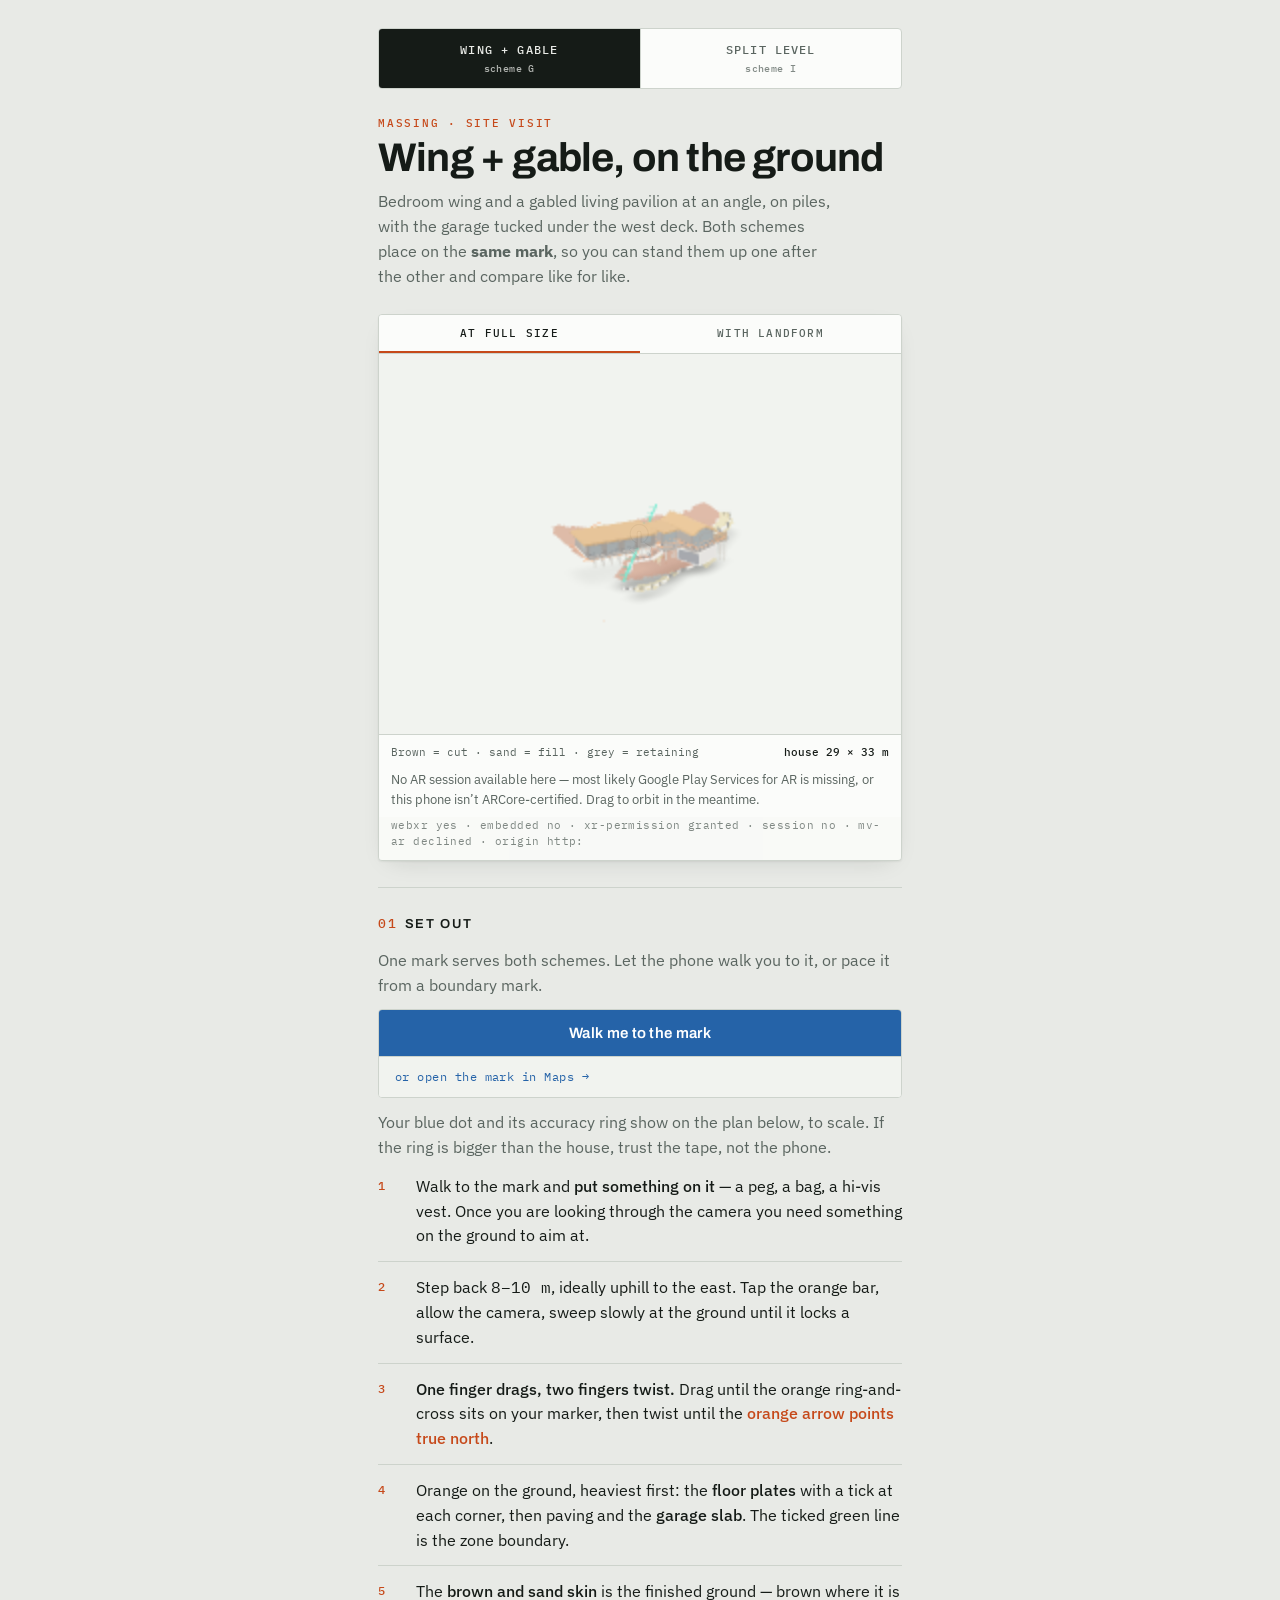
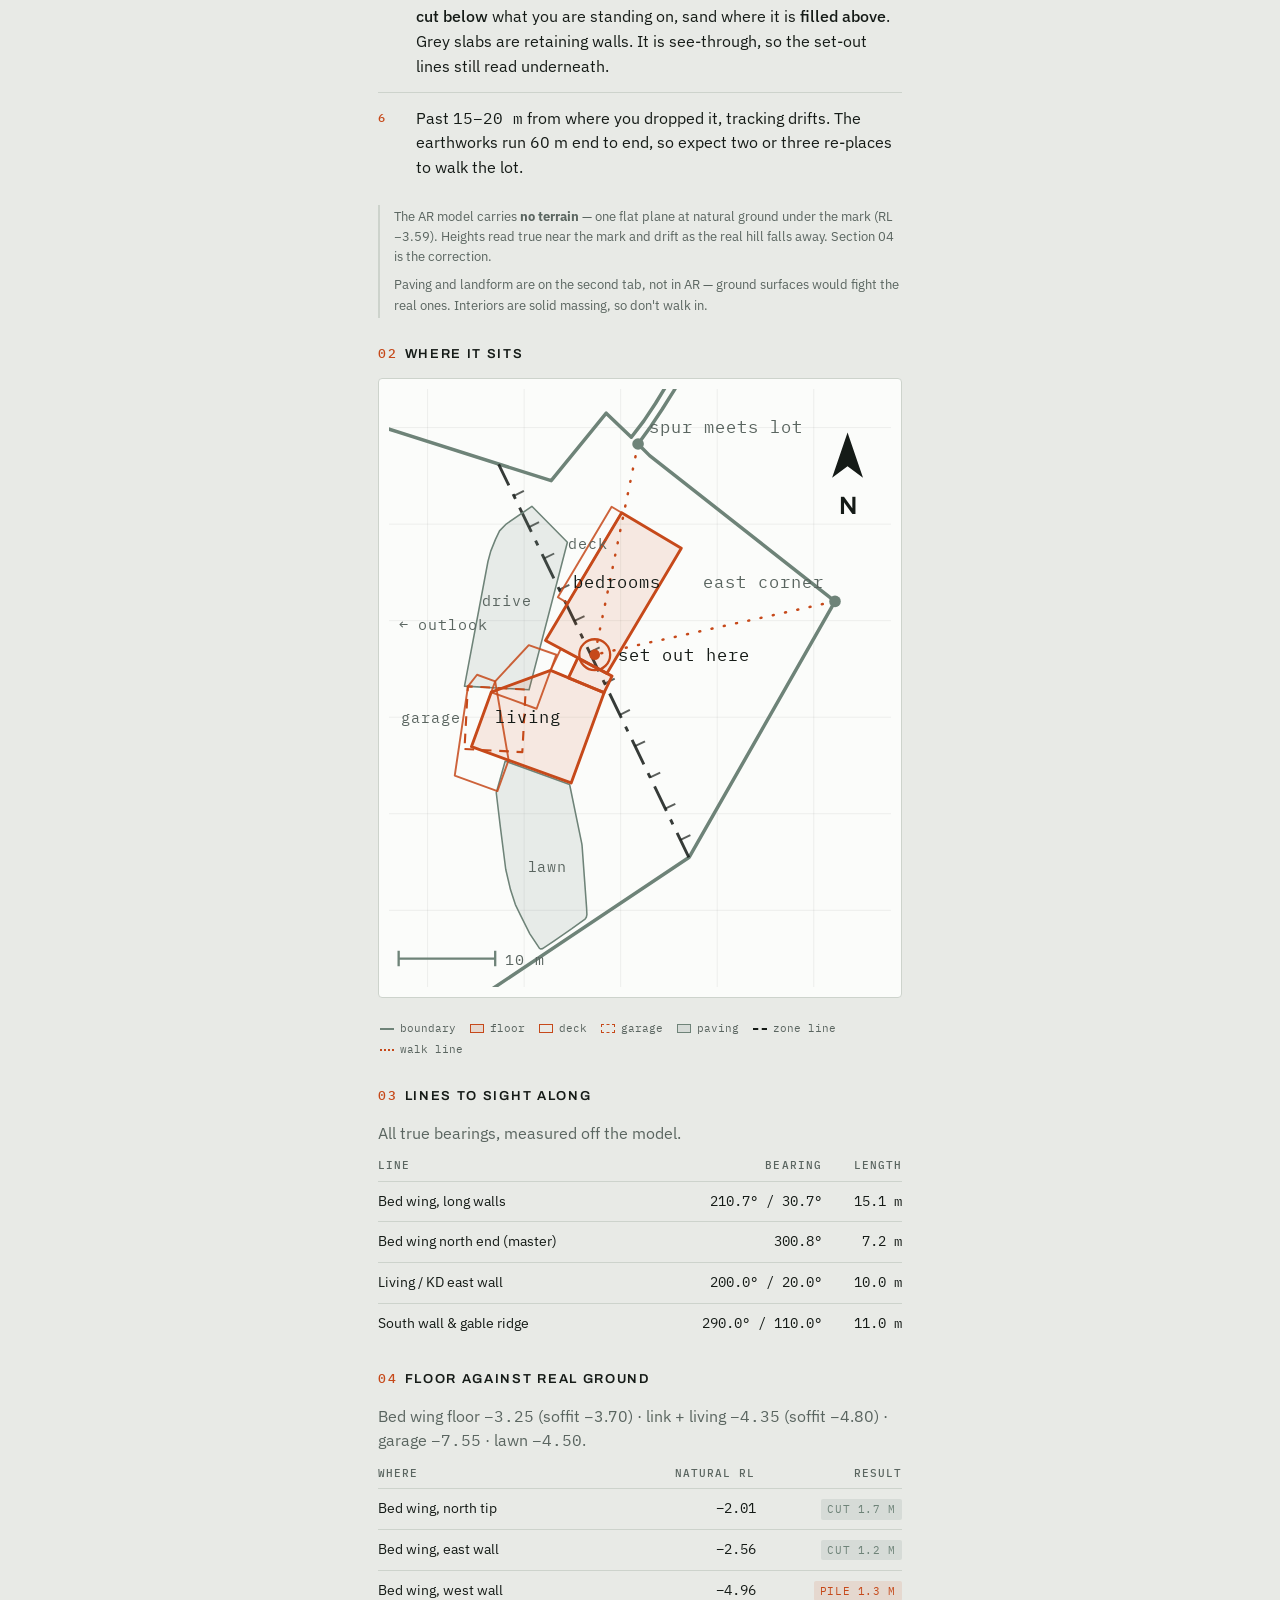
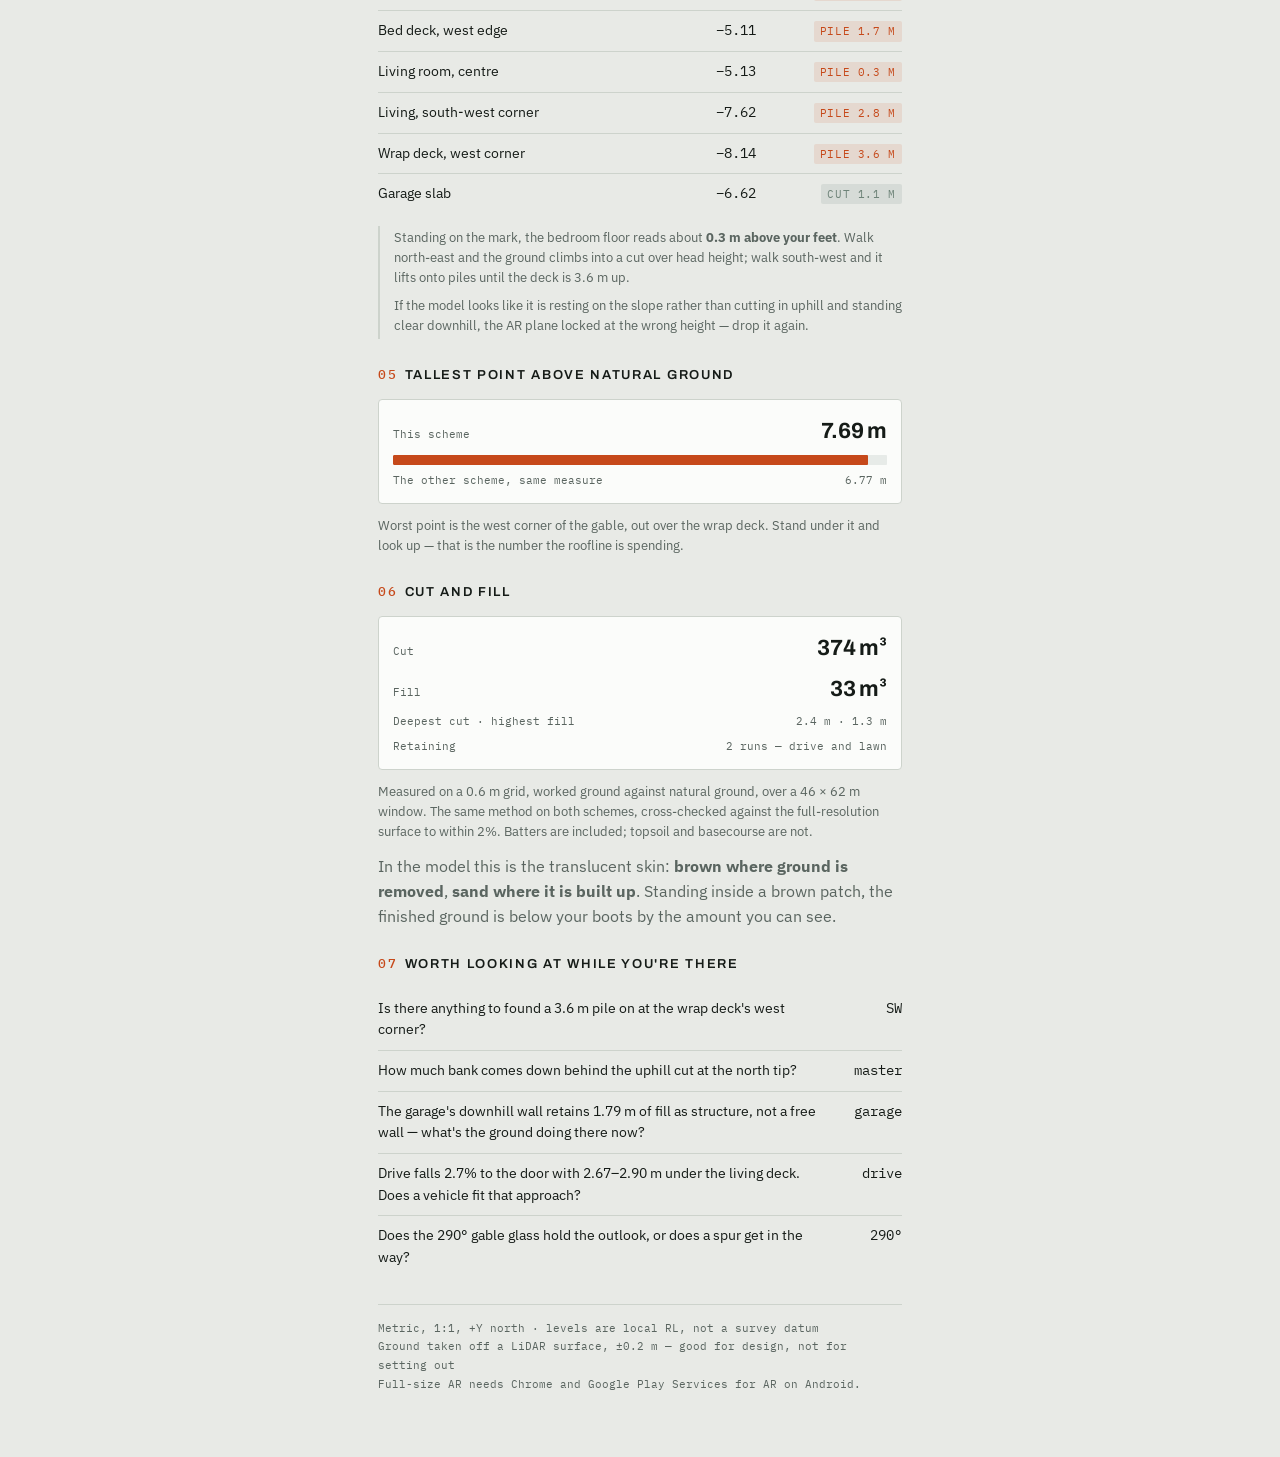
==== scheme_g.html @ 3315e370 "Add files via upload" ====
<!doctype html><html lang="en"><head><meta charset="utf-8"><meta name="viewport" content="width=device-width,initial-scale=1"><meta name="color-scheme" content="light dark"><meta name="description" content="Full-size AR massing viewer for a hillside house."><title>Wing + gable &middot; Massing Viewer</title><link rel="preconnect" href="https://fonts.googleapis.com"><link rel="preconnect" href="https://fonts.gstatic.com" crossorigin><link rel="stylesheet" href="https://fonts.googleapis.com/css2?family=Archivo:wght@500;600;700&family=IBM+Plex+Mono:wght@400;500&family=IBM+Plex+Sans:wght@400;500&display=swap"><style>html,body{margin:0}img{max-width:100%}</style><style>
:root{
  --ground:#E8EAE6; --surface:#FBFCFA; --surface-2:#F1F3EF;
  --ink:#151B17; --ink-2:#5A6560; --line:#CDD3CC;
  --accent:#C6491A; --accent-ink:#fff; --accent-soft:rgba(198,73,26,.11);
  --sage:#6E8378; --sage-soft:rgba(110,131,120,.14); --grid:rgba(21,27,23,.07);
  --me:#2563A8; --me-soft:rgba(37,99,168,.15);
  --shadow:0 1px 2px rgba(21,27,23,.06),0 8px 24px -12px rgba(21,27,23,.18);
}
@media (prefers-color-scheme: dark){
  :root:not([data-theme="light"]){
    --ground:#0E1310; --surface:#151C17; --surface-2:#1B241E;
    --ink:#E6EAE5; --ink-2:#8F9C95; --line:#2A352D;
    --accent:#F2703A; --accent-ink:#1A0E07; --accent-soft:rgba(242,112,58,.15);
    --sage:#8FA396; --sage-soft:rgba(143,163,150,.14); --grid:rgba(230,234,229,.06);
    --me:#6FA8E8; --me-soft:rgba(111,168,232,.18);
    --shadow:0 1px 2px rgba(0,0,0,.4),0 8px 24px -12px rgba(0,0,0,.6);
  }
}
:root[data-theme="dark"]{
  --ground:#0E1310; --surface:#151C17; --surface-2:#1B241E;
  --ink:#E6EAE5; --ink-2:#8F9C95; --line:#2A352D;
  --accent:#F2703A; --accent-ink:#1A0E07; --accent-soft:rgba(242,112,58,.15);
  --sage:#8FA396; --sage-soft:rgba(143,163,150,.14); --grid:rgba(230,234,229,.06);
  --me:#6FA8E8; --me-soft:rgba(111,168,232,.18);
  --shadow:0 1px 2px rgba(0,0,0,.4),0 8px 24px -12px rgba(0,0,0,.6);
}
*{box-sizing:border-box}
body{
  margin:0; background:var(--ground); color:var(--ink);
  font-family:"IBM Plex Sans",system-ui,-apple-system,"Segoe UI",sans-serif;
  font-size:16px; line-height:1.55; -webkit-text-size-adjust:100%;
}
.wrap{max-width:560px; margin:0 auto; padding:28px 18px 64px; display:flex; flex-direction:column; gap:26px}
.eyebrow{
  font-family:"IBM Plex Mono",ui-monospace,monospace; font-size:11px; font-weight:500;
  letter-spacing:.16em; text-transform:uppercase; color:var(--accent); margin:0;
}
h1{
  font-family:Archivo,system-ui,sans-serif; font-weight:700; font-size:clamp(30px,8vw,40px);
  line-height:1.02; letter-spacing:-.02em; margin:6px 0 0; text-wrap:balance;
}
.lede{margin:10px 0 0; color:var(--ink-2); max-width:46ch}
h2{
  font-family:Archivo,system-ui,sans-serif; font-weight:600; font-size:13px;
  letter-spacing:.13em; text-transform:uppercase; margin:0 0 2px; color:var(--ink);
}
h2 .n{color:var(--accent); font-family:"IBM Plex Mono",monospace; font-weight:500; margin-right:.55em}
section{display:flex; flex-direction:column; gap:12px}
section > p{margin:0; color:var(--ink-2)}
.rule{height:1px; background:var(--line); border:0; margin:0}
.viewer{background:var(--surface-2); border:1px solid var(--line); border-radius:4px; overflow:hidden; box-shadow:var(--shadow)}
.tabs{display:flex; border-bottom:1px solid var(--line); background:var(--surface)}
.tabs button{
  flex:1; appearance:none; background:none; border:0; border-bottom:2px solid transparent;
  padding:11px 8px; cursor:pointer; color:var(--ink-2);
  font-family:"IBM Plex Mono",monospace; font-size:11px; font-weight:500;
  letter-spacing:.11em; text-transform:uppercase;
}
.tabs button[aria-selected="true"]{color:var(--ink); border-bottom-color:var(--accent)}
.tabs button:focus-visible{outline:2px solid var(--accent); outline-offset:-2px}
model-viewer{width:100%; height:min(60vh,380px); display:block; background-color:var(--surface-2); --poster-color:transparent}
.arbar{
  display:block; width:100%; appearance:none; border:0; cursor:pointer;
  background:var(--accent); color:var(--accent-ink);
  font-family:Archivo,sans-serif; font-weight:600; font-size:16px;
  letter-spacing:.02em; padding:16px 18px; text-align:center;
}
.arbar[hidden]{display:none}
.arbar:active{filter:brightness(.92)}
.arbar:focus-visible{outline:2px solid var(--ink); outline-offset:-4px}
.vfoot{
  display:flex; justify-content:space-between; gap:10px; align-items:baseline;
  padding:9px 12px; border-top:1px solid var(--line); background:var(--surface);
  font-family:"IBM Plex Mono",monospace; font-size:11px; color:var(--ink-2);
}
.vfoot b{color:var(--ink); font-weight:500}
#arnote{padding:0 12px 8px; margin:0; font-size:12.5px; color:var(--ink-2); background:var(--surface)}
#ardiag{padding:0 12px 10px; margin:0; background:var(--surface); font-family:"IBM Plex Mono",monospace; font-size:10.5px; letter-spacing:.04em; color:var(--ink-2); opacity:.75}
#arlog{margin:0; padding:10px 12px 12px; background:var(--surface-2); border-top:1px solid var(--line);
  font-family:"IBM Plex Mono",monospace; font-size:11px; line-height:1.5; color:var(--ink);
  white-space:pre-wrap; word-break:break-word; max-height:220px; overflow:auto}
#arlog[hidden]{display:none}
ol.steps{list-style:none; margin:0; padding:0; display:flex; flex-direction:column}
ol.steps li{display:grid; grid-template-columns:26px 1fr; gap:0 12px; padding:13px 0; border-top:1px solid var(--line)}
ol.steps li:first-child{border-top:0; padding-top:2px}
.step-n{font-family:"IBM Plex Mono",monospace; font-size:12px; font-weight:500; color:var(--accent); padding-top:3px}
.step-b{margin:0}
.step-b b{font-weight:500}
.mono{font-family:"IBM Plex Mono",monospace; font-variant-numeric:tabular-nums}
.locate{background:var(--surface); border:1px solid var(--line); border-radius:4px; overflow:hidden}
.findbtn{
  display:block; width:100%; appearance:none; border:0; cursor:pointer;
  background:var(--me); color:#fff; font-family:Archivo,sans-serif; font-weight:600;
  font-size:15px; letter-spacing:.02em; padding:15px 18px; text-align:center;
}
.findbtn[hidden]{display:none}
.findbtn:active{filter:brightness(.92)}
.findbtn:focus-visible{outline:2px solid var(--ink); outline-offset:-4px}
#navout{display:grid; grid-template-columns:auto 1fr; gap:2px 16px; align-items:baseline; padding:14px 16px}
#navout[hidden]{display:none}
#navdist{font-family:Archivo,sans-serif; font-weight:700; font-size:38px; line-height:1; letter-spacing:-.02em; color:var(--me); grid-row:span 2}
#navbrg{font-family:"IBM Plex Mono",monospace; font-size:14px; color:var(--ink); font-variant-numeric:tabular-nums}
#navacc{font-family:"IBM Plex Mono",monospace; font-size:11.5px; color:var(--ink-2)}
#navmsg{grid-column:1 / -1; margin:8px 0 0; font-size:13px; color:var(--ink-2)}
.maplink{display:block; padding:11px 16px; border-top:1px solid var(--line); background:var(--surface-2);
  font-family:"IBM Plex Mono",monospace; font-size:11.5px; color:var(--me); text-decoration:none; letter-spacing:.04em}
.hl{color:var(--accent); font-weight:500}
.plan{background:var(--surface); border:1px solid var(--line); border-radius:4px; padding:10px}
.plan svg{display:block; width:100%; height:auto}
.legend{display:flex; flex-wrap:wrap; gap:4px 14px; padding:10px 2px 2px; font-family:"IBM Plex Mono",monospace; font-size:11px; color:var(--ink-2)}
.legend span{display:flex; align-items:center; gap:6px}
.sw{width:14px; height:2px; background:var(--sage)}
.sw.f{height:9px; background:var(--accent-soft); border:1px solid var(--accent)}
.sw.o{height:9px; background:none; border:1px solid var(--accent)}
.sw.g{height:9px; background:none; border:1px dashed var(--accent)}
.sw.p{height:9px; background:var(--sage-soft); border:1px solid var(--sage)}
.sw.d{background:none; border-top:2px dotted var(--accent)}
.sw.z{background:none; border-top:2px dashed var(--ink)}
.tbl{width:100%; border-collapse:collapse; font-size:14px}
.tbl th{
  text-align:left; font-family:"IBM Plex Mono",monospace; font-weight:500;
  font-size:10.5px; letter-spacing:.1em; text-transform:uppercase; color:var(--ink-2);
  padding:0 0 7px; border-bottom:1px solid var(--line);
}
.tbl td{padding:9px 0; border-bottom:1px solid var(--line); vertical-align:top}
.tbl td:first-child{padding-right:12px}
.tbl td.num{font-family:"IBM Plex Mono",monospace; font-variant-numeric:tabular-nums; text-align:right; white-space:nowrap; padding-left:10px}
.tbl tr:last-child td{border-bottom:0}
.tag{
  display:inline-block; font-family:"IBM Plex Mono",monospace; font-size:10.5px;
  letter-spacing:.06em; text-transform:uppercase; padding:2px 6px; border-radius:2px;
  background:var(--accent-soft); color:var(--accent); white-space:nowrap;
}
.tag.cut{background:var(--sage-soft); color:var(--sage)}
.scroll{overflow-x:auto}
.note{font-size:13px; color:var(--ink-2); border-left:2px solid var(--line); padding:2px 0 2px 14px; margin:0; display:flex; flex-direction:column; gap:8px}
.note p{margin:0}
.gauge{display:flex; flex-direction:column; gap:7px; background:var(--surface); border:1px solid var(--line); border-radius:4px; padding:14px}
.gauge-top{display:flex; justify-content:space-between; align-items:baseline; font-family:"IBM Plex Mono",monospace; font-size:11px; color:var(--ink-2)}
.gauge-top b{font-family:Archivo,sans-serif; font-size:22px; font-weight:700; color:var(--ink); letter-spacing:-.01em}
.bar{position:relative; height:10px; background:var(--sage-soft); border-radius:1px; overflow:hidden}
.bar i{position:absolute; inset:0 auto 0 0; background:var(--accent); border-radius:1px}
.gauge-foot{font-size:13px; color:var(--ink-2); margin:0}
footer{font-family:"IBM Plex Mono",monospace; font-size:11px; color:var(--ink-2); border-top:1px solid var(--line); padding-top:14px; line-height:1.7}
@media (prefers-reduced-motion:reduce){*{animation:none !important; transition:none !important}}

.switch{display:flex; gap:0; border:1px solid var(--line); border-radius:4px; overflow:hidden; background:var(--surface)}
.switch a{
  flex:1; text-align:center; padding:12px 8px; text-decoration:none; color:var(--ink-2);
  font-family:"IBM Plex Mono",monospace; font-size:11.5px; font-weight:500;
  letter-spacing:.1em; text-transform:uppercase; border-right:1px solid var(--line);
}
.switch a:last-child{border-right:0}
.switch a[aria-current="page"]{background:var(--ink); color:var(--ground)}
.switch a:focus-visible{outline:2px solid var(--accent); outline-offset:-3px}
.switch .sub{display:block; font-size:10px; letter-spacing:.04em; text-transform:none; opacity:.75; margin-top:2px}
</style></head><body><div class="wrap">

  <nav class="switch">
    <a href="index.html" aria-current="page">Wing + gable<span class="sub">scheme G</span></a>
    <a href="i.html">Split level<span class="sub">scheme I</span></a>
  </nav>

  <header>
    <p class="eyebrow">Massing &middot; site visit</p>
    <h1>Wing + gable, on the ground</h1>
    <p class="lede">Bedroom wing and a gabled living pavilion at an angle, on piles, with the garage tucked under the west deck. Both schemes place on the <b>same mark</b>, so you can stand them up one after the other and compare like for like.</p>
  </header>

  <div class="viewer">
    <div class="tabs" role="tablist" aria-label="Model">
      <button id="tab-house" role="tab" aria-selected="true" aria-controls="mv">At full size</button>
      <button id="tab-site" role="tab" aria-selected="false" aria-controls="mv">With landform</button>
    </div>
    <model-viewer id="mv" alt="Massing model of the wing + gable scheme"
      camera-controls touch-action="pan-y" shadow-intensity="0.9" shadow-softness="0.7"
      exposure="1.05" ar ar-modes="webxr" ar-scale="fixed" ar-placement="floor"
      xr-environment camera-orbit="215deg 68deg auto" min-field-of-view="12deg">
    </model-viewer>
    <button id="enterar" class="arbar" hidden>Stand it up at full size &mdash; 1:1</button>
    <div class="vfoot">
      <span id="vlabel">Brown = cut &middot; sand = fill &middot; grey = retaining</span>
      <span><b class="mono">house 29 &times; 33 m</b></span>
    </div>
    <p id="arnote">Checking whether this phone can do AR&hellip;</p>
    <pre id="arlog" hidden></pre>
  </div>

  <hr class="rule">

  <section>
    <h2><span class="n">01</span>Set out</h2>
    <p>One mark serves both schemes. Let the phone walk you to it, or pace it from a boundary mark.</p>
    <div class="locate">
      <button id="findme" class="findbtn">Walk me to the mark</button>
      <div id="navout" hidden>
        <span id="navdist">&mdash;</span><span id="navbrg">&mdash;</span><span id="navacc">&mdash;</span>
        <p id="navmsg"></p>
      </div>
      <a class="maplink" href="https://www.google.com/maps/search/?api=1&amp;query=-43.5805690,172.6279181" target="_blank" rel="noopener">or open the mark in Maps &rarr;</a>
    </div>
    <p>Your blue dot and its accuracy ring show on the plan below, to scale. If the ring is bigger than the house, trust the tape, not the phone.</p>
    <ol class="steps">
      <li><span class="step-n">1</span><p class="step-b">Walk to the mark and <b>put something on it</b> &mdash; a peg, a bag, a hi-vis vest. Once you are looking through the camera you need something on the ground to aim at.</p></li>
      <li><span class="step-n">2</span><p class="step-b">Step back <span class="mono">8&ndash;10 m</span>, ideally uphill to the east. Tap the orange bar, allow the camera, sweep slowly at the ground until it locks a surface.</p></li>
      <li><span class="step-n">3</span><p class="step-b"><b>One finger drags, two fingers twist.</b> Drag until the orange ring-and-cross sits on your marker, then twist until the <span class="hl">orange arrow points true north</span>.</p></li>
      <li><span class="step-n">4</span><p class="step-b">Orange on the ground, heaviest first: the <b>floor plates</b> with a tick at each corner, then paving and the <b>garage slab</b>. The ticked green line is the zone boundary.</p></li>
      <li><span class="step-n">5</span><p class="step-b">The <b>brown and sand skin</b> is the finished ground &mdash; brown where it is <b>cut below</b> what you are standing on, sand where it is <b>filled above</b>. Grey slabs are retaining walls. It is see-through, so the set-out lines still read underneath.</p></li>
      <li><span class="step-n">6</span><p class="step-b">Past <span class="mono">15&ndash;20 m</span> from where you dropped it, tracking drifts. The earthworks run 60 m end to end, so expect two or three re-places to walk the lot.</p></li>
    </ol>
    <div class="note">
      <p>The AR model carries <b>no terrain</b> &mdash; one flat plane at natural ground under the mark (RL &minus;3.59). Heights read true near the mark and drift as the real hill falls away. Section 04 is the correction.</p>
      <p>Paving and landform are on the second tab, not in AR &mdash; ground surfaces would fight the real ones. Interiors are solid massing, so don't walk in.</p>
    </div>
  </section>

  <section>
    <h2><span class="n">02</span>Where it sits</h2>
    <div class="plan"><svg viewBox="-34 -24 52 62" role="img" aria-label="Plan, north up: floor plates, garage, paving and boundary, with walk lines from two boundary marks to the set-out mark.">
<defs><style>
.g{stroke:var(--grid);stroke-width:.09;fill:none}
.b{stroke:var(--sage);stroke-width:.36;fill:none;stroke-linejoin:round}
.pv{fill:var(--sage-soft);stroke:var(--sage);stroke-width:.16;stroke-linejoin:round}
.f{fill:var(--accent-soft);stroke:var(--accent);stroke-width:.3;stroke-linejoin:round}
.dk{fill:none;stroke:var(--accent);stroke-width:.2;stroke-linejoin:round;opacity:.85}
.gar{fill:none;stroke:var(--accent);stroke-width:.22;stroke-dasharray:1.0 .8;stroke-linejoin:round}
.wl{stroke:var(--accent);stroke-width:.26;stroke-dasharray:.1 1.2;stroke-linecap:round;fill:none}
.zn{stroke:var(--ink);stroke-width:.3;stroke-dasharray:2.8 1.0 .55 1.0;fill:none;opacity:.85}
.zt{stroke:var(--ink);stroke-width:.2;fill:none;opacity:.7}
.dot{fill:var(--accent)}.ring{fill:none;stroke:var(--accent);stroke-width:.24}.mk{fill:var(--sage)}
.t{font-family:"IBM Plex Mono",monospace;font-size:1.8px;fill:var(--ink-2);letter-spacing:.06em}
.t.k{fill:var(--ink)}.t.s{font-size:1.55px}
.nlbl{font-family:Archivo,sans-serif;font-weight:600;font-size:2.6px;fill:var(--ink)}
.meacc{fill:var(--me-soft);stroke:var(--me);stroke-width:.16;opacity:.9}
.medot{fill:var(--me);stroke:var(--surface);stroke-width:.25}
.meline{stroke:var(--me);stroke-width:.22;stroke-dasharray:.9 .7;fill:none;opacity:.85}
</style></defs>
<path class="g" d="M-30 -24 L-30 38"/><path class="g" d="M-20 -24 L-20 38"/><path class="g" d="M-10 -24 L-10 38"/><path class="g" d="M0 -24 L0 38"/><path class="g" d="M10 -24 L10 38"/><path class="g" d="M-34 30 L18 30"/><path class="g" d="M-34 20 L18 20"/><path class="g" d="M-34 10 L18 10"/><path class="g" d="M-34 0 L18 0"/><path class="g" d="M-34 -10 L18 -10"/><path class="g" d="M-34 -20 L18 -20"/>
<path class="b" d="M77.60 -149.40 L77.50 -148.40 L69.50 -144.60 L41.30 -129.20 L39.10 -128.00 L37.00 -126.70 L34.90 -125.30 L32.90 -123.90 L31.00 -122.40 L29.10 -120.80 L27.30 -119.20 L25.60 -117.50 L23.90 -115.70 L22.20 -113.90 L20.70 -112.10 L19.20 -110.20 L17.90 -108.20 L16.60 -106.20 L15.40 -104.10 L14.20 -102.00 L13.20 -99.80 L12.20 -97.50 L11.30 -95.20 L10.60 -92.80 L9.90 -90.50 L9.30 -88.00 L8.90 -85.60 L7.30 -75.30 L7.10 -73.80 L2.80 -44.40 L2.40 -42.20 L2.00 -40.10 L1.50 -38.00 L0.90 -35.80 L0.20 -33.70 L-0.60 -31.70 L-1.50 -29.70 L-2.40 -27.70 L-3.40 -25.70 L-4.50 -23.80 L-5.70 -21.90 L-6.90 -20.10 L-8.20 -18.30 L-7.00 -17.10 L12.20 -2.00 L-2.90 24.50 L-59.00 62.00 L-84.60 79.20 L-183.20 145.20 L-186.20 96.10 L-196.50 61.80 L-212.80 43.90 L-188.90 56.20 L-164.60 38.20 L-73.00 41.00 L-53.00 -23.80 L-52.40 -25.70 L-17.20 -14.50 L-11.50 -21.50 L-8.90 -19.00 L-7.60 -20.70 L-6.40 -22.50 L-5.30 -24.30 L-4.20 -26.20 L-3.20 -28.10 L-2.30 -30.10 L-1.40 -32.10 L-0.70 -34.10 L0.00 -36.20 L0.60 -38.20 L1.10 -40.30 L1.60 -42.40 L1.90 -44.60 L6.20 -74.10 L6.50 -75.60 L8.00 -85.70 L8.40 -87.90 L8.80 -90.00 L9.40 -92.10 L10.00 -94.10 L10.70 -96.20 L11.50 -98.20 L12.40 -100.20 L13.40 -102.40 L14.60 -104.50 L15.80 -106.70 L17.10 -108.70 L18.50 -110.70 L20.00 -112.60 L21.60 -114.50 L23.20 -116.30 L24.90 -118.10 L26.70 -119.80 L28.60 -121.50 L30.50 -123.10 L32.40 -124.60 L34.40 -126.00 L36.50 -127.40 L38.60 -128.70 L40.70 -130.00 L69.00 -145.40 Z"/>
<path class="zn" d="M-2.94 24.51 L-22.64 -16.20"/><path class="zt" d="M-3.81 22.71 L-2.78 22.21"/><path class="zt" d="M-5.38 19.47 L-4.34 18.97"/><path class="zt" d="M-6.95 16.23 L-5.91 15.73"/><path class="zt" d="M-8.52 12.99 L-7.48 12.49"/><path class="zt" d="M-10.08 9.75 L-9.05 9.25"/><path class="zt" d="M-11.65 6.51 L-10.62 6.01"/><path class="zt" d="M-13.22 3.27 L-12.18 2.77"/><path class="zt" d="M-14.79 0.03 L-13.75 -0.47"/><path class="zt" d="M-16.36 -3.21 L-15.32 -3.72"/><path class="zt" d="M-17.92 -6.45 L-16.89 -6.96"/><path class="zt" d="M-19.49 -9.70 L-18.46 -10.20"/><path class="zt" d="M-21.06 -12.94 L-20.03 -13.44"/>
<path class="pv" d="M-26.18 6.78 L-19.49 7.15 L-15.52 -8.13 L-19.20 -11.85 L-21.86 -10.01 L-22.55 -9.30 L-22.97 -8.42 L-23.46 -7.21 L-23.75 -6.13 Z"/><path class="pv" d="M-22.89 17.82 L-22.47 21.34 L-21.91 25.75 L-21.41 27.88 L-20.91 29.41 L-20.41 30.44 L-19.41 32.44 L-18.41 33.94 L-18.31 34.00 L-18.09 33.97 L-16.59 32.97 L-15.06 31.91 L-13.69 30.91 L-13.56 30.72 L-13.50 30.44 L-13.53 29.78 L-14.00 23.31 L-14.03 23.09 L-15.29 16.97 L-21.96 14.54 Z"/>
<path class="wl" d="M-8.20 -18.30 L-12.69 3.52"/><path class="wl" d="M12.20 -2.00 L-12.69 3.52"/>
<path class="gar" d="M-26.18 13.29 L-20.19 13.62 L-19.84 7.13 L-25.83 6.80 Z"/>
<path class="dk" d="M-16.51 -2.43 L-15.48 -1.82 L-9.90 -11.18 L-10.94 -11.80 Z"/><path class="dk" d="M-27.19 16.04 L-22.77 17.65 L-21.61 14.45 L-23.00 6.28 L-24.88 5.60 L-25.82 6.80 Z"/><path class="dk" d="M-23.41 7.41 L-18.71 9.12 L-16.67 3.53 L-19.52 2.53 L-23.00 6.28 Z"/><path class="dk" d="M-17.26 5.14 L-15.41 5.92 L-14.44 3.86 L-16.20 2.91 Z"/>
<path class="f" d="M-17.79 2.06 L-11.43 5.46 L-3.72 -7.50 L-9.90 -11.18 Z"/><path class="f" d="M-25.46 13.05 L-15.13 16.81 L-11.72 7.46 L-17.26 5.14 L-23.41 7.41 Z"/><path class="f" d="M-15.41 5.92 L-11.72 7.46 L-10.90 5.74 L-14.44 3.86 Z"/>
<circle class="mk" cx="-8.20" cy="-18.30" r="0.6"/><text class="t" x="-7.10" y="-19.40" text-anchor="start">spur meets lot</text>
<circle class="mk" cx="12.20" cy="-2.00" r="0.6"/><text class="t" x="11.10" y="-3.40" text-anchor="end">east corner</text>
<circle class="ring" cx="-12.69" cy="3.52" r="1.6"/><circle class="dot" cx="-12.69" cy="3.52" r="0.55"/><text class="t k" x="-10.29" y="4.22">set out here</text>
<text class="t k" x="-10.4" y="-3.4" text-anchor="middle">bedrooms</text>
<text class="t k" x="-19.6" y="10.6" text-anchor="middle">living</text>
<text class="t s" x="-13.4" y="-7.4" text-anchor="middle">deck</text>
<text class="t s" x="-26.6" y="10.6" text-anchor="end">garage</text>
<text class="t s" x="-21.8" y="-1.5" text-anchor="middle">drive</text>
<text class="t s" x="-17.6" y="26.0" text-anchor="middle">lawn</text>
<text class="t s" x="-33.0" y="1.0">&#8592; outlook</text>
<path d="M13.5 -19.5 L11.9 -14.8 L13.5 -16.0 L15.1 -14.8 Z" fill="var(--ink)"/><text class="nlbl" x="13.5" y="-11.1" text-anchor="middle">N</text>
<path class="b" style="stroke-width:.24" d="M-33 35.0 L-23 35.0 M-33 34.2 L-33 35.8 M-23 34.2 L-23 35.8"/><text class="t s" x="-22.0" y="35.7">10 m</text><circle id="me_acc" class="meacc" cx="0" cy="0" r="0" visibility="hidden"/><path id="me_line" class="meline" d="" visibility="hidden"/><circle id="me_dot" class="medot" cx="0" cy="0" r="0.95" visibility="hidden"/>
</svg></div>
    <div class="legend">
      <span><i class="sw"></i>boundary</span><span><i class="sw f"></i>floor</span><span><i class="sw o"></i>deck</span><span><i class="sw g"></i>garage</span>
      <span><i class="sw p"></i>paving</span>
      <span><i class="sw z"></i>zone line</span>
      <span><i class="sw d"></i>walk line</span>
    </div>
  </section>

  <section>
    <h2><span class="n">03</span>Lines to sight along</h2>
    <p>All true bearings, measured off the model.</p>
    <table class="tbl">
      <thead><tr><th>Line</th><th style="text-align:right">Bearing</th><th style="text-align:right">Length</th></tr></thead>
      <tbody>
<tr><td>Bed wing, long walls</td><td class="num">210.7&deg; / 30.7&deg;</td><td class="num">15.1 m</td></tr>
<tr><td>Bed wing north end (master)</td><td class="num">300.8&deg;</td><td class="num">7.2 m</td></tr>
<tr><td>Living / KD east wall</td><td class="num">200.0&deg; / 20.0&deg;</td><td class="num">10.0 m</td></tr>
<tr><td>South wall &amp; gable ridge</td><td class="num">290.0&deg; / 110.0&deg;</td><td class="num">11.0 m</td></tr>
      </tbody>
    </table>
  </section>

  <section>
    <h2><span class="n">04</span>Floor against real ground</h2>
    <p>Bed wing floor <span class="mono">&minus;3.25</span> (soffit &minus;3.70) &middot; link + living <span class="mono">&minus;4.35</span> (soffit &minus;4.80) &middot; garage <span class="mono">&minus;7.55</span> &middot; lawn <span class="mono">&minus;4.50</span>.</p>
    <div class="scroll">
      <table class="tbl">
        <thead><tr><th>Where</th><th style="text-align:right">Natural RL</th><th style="text-align:right">Result</th></tr></thead>
        <tbody>
<tr><td>Bed wing, north tip</td><td class="num">&minus;2.01</td><td class="num"><span class="tag cut">cut 1.7 m</span></td></tr>
<tr><td>Bed wing, east wall</td><td class="num">&minus;2.56</td><td class="num"><span class="tag cut">cut 1.2 m</span></td></tr>
<tr><td>Bed wing, west wall</td><td class="num">&minus;4.96</td><td class="num"><span class="tag">pile 1.3 m</span></td></tr>
<tr><td>Bed deck, west edge</td><td class="num">&minus;5.11</td><td class="num"><span class="tag">pile 1.7 m</span></td></tr>
<tr><td>Living room, centre</td><td class="num">&minus;5.13</td><td class="num"><span class="tag">pile 0.3 m</span></td></tr>
<tr><td>Living, south-west corner</td><td class="num">&minus;7.62</td><td class="num"><span class="tag">pile 2.8 m</span></td></tr>
<tr><td>Wrap deck, west corner</td><td class="num">&minus;8.14</td><td class="num"><span class="tag">pile 3.6 m</span></td></tr>
<tr><td>Garage slab</td><td class="num">&minus;6.62</td><td class="num"><span class="tag cut">cut 1.1 m</span></td></tr>
        </tbody>
      </table>
    </div>
    <div class="note"><p>Standing on the mark, the bedroom floor reads about <b>0.3 m above your feet</b>. Walk north-east and the ground climbs into a cut over head height; walk south-west and it lifts onto piles until the deck is 3.6 m up.</p>
    <p>If the model looks like it is resting on the slope rather than cutting in uphill and standing clear downhill, the AR plane locked at the wrong height &mdash; drop it again.</p></div>
  </section>

  <section>
    <h2><span class="n">05</span>Tallest point above natural ground</h2>
    <div class="gauge">
      <div class="gauge-top"><span>This scheme</span><b>7.69 m</b></div>
      <div class="bar"><i style="inset:0 auto 0 0; width:96.1%"></i></div>
      <div class="gauge-top"><span>The other scheme, same measure</span><span class="mono">6.77 m</span></div>
    </div>
    <p class="gauge-foot">Worst point is the west corner of the gable, out over the wrap deck. Stand under it and look up &mdash; that is the number the roofline is spending.</p>
  </section>

  <section>
    <h2><span class="n">06</span>Cut and fill</h2>
    <div class="gauge">
      <div class="gauge-top"><span>Cut</span><b>374 m&sup3;</b></div>
      <div class="gauge-top"><span>Fill</span><b>33 m&sup3;</b></div>
      <div class="gauge-top"><span>Deepest cut &middot; highest fill</span><span class="mono">2.4 m &middot; 1.3 m</span></div>
      <div class="gauge-top"><span>Retaining</span><span class="mono">2 runs — drive and lawn</span></div>
    </div>
    <p class="gauge-foot">Measured on a 0.6 m grid, worked ground against natural ground, over a 46 &times; 62 m window. The same method on both schemes, cross-checked against the full-resolution surface to within 2%. Batters are included; topsoil and basecourse are not.</p>
    <p>In the model this is the translucent skin: <b>brown where ground is removed</b>, <b>sand where it is built up</b>. Standing inside a brown patch, the finished ground is below your boots by the amount you can see.</p>
  </section>

  <section>
    <h2><span class="n">07</span>Worth looking at while you're there</h2>
    <table class="tbl"><tbody>
<tr><td>Is there anything to found a 3.6 m pile on at the wrap deck's west corner?</td><td class="num">SW</td></tr>
<tr><td>How much bank comes down behind the uphill cut at the north tip?</td><td class="num">master</td></tr>
<tr><td>The garage's downhill wall retains 1.79 m of fill as structure, not a free wall &mdash; what's the ground doing there now?</td><td class="num">garage</td></tr>
<tr><td>Drive falls 2.7% to the door with 2.67&ndash;2.90 m under the living deck. Does a vehicle fit that approach?</td><td class="num">drive</td></tr>
<tr><td>Does the 290&deg; gable glass hold the outlook, or does a spur get in the way?</td><td class="num">290&deg;</td></tr>
    </tbody></table>
  </section>

  <footer>
    Metric, 1:1, +Y north &middot; levels are local RL, not a survey datum<br>
    Ground taken off a LiDAR surface, &plusmn;0.2 m &mdash; good for design, not for setting out<br>
    Full-size AR needs Chrome and Google Play Services for AR on Android.
  </footer>

</div><script type="module">/**
 * @license
 * Copyright 2019 Google LLC
 * SPDX-License-Identifier: BSD-3-Clause
 */
const t=globalThis,e=t.ShadowRoot&&(void 0===t.ShadyCSS||t.ShadyCSS.nativeShadow)&&"adoptedStyleSheets"in Document.prototype&&"replace"in CSSStyleSheet.prototype,i=Symbol(),n=new WeakMap;let r=class{constructor(t,e,n){if(this._$cssResult$=!0,n!==i)throw Error("CSSResult is not constructable. Use `unsafeCSS` or `css` instead.");this.cssText=t,this.t=e}get styleSheet(){let t=this.o;const i=this.t;if(e&&void 0===t){const e=void 0!==i&&1===i.length;e&&(t=n.get(i)),void 0===t&&((this.o=t=new CSSStyleSheet).replaceSync(this.cssText),e&&n.set(i,t))}return t}toString(){return this.cssText}};const s=e?t=>t:t=>t instanceof CSSStyleSheet?(t=>{let e="";for(const i of t.cssRules)e+=i.cssText;return(t=>new r("string"==typeof t?t:t+"",void 0,i))(e)})(t):t,{is:a,defineProperty:o,getOwnPropertyDescriptor:l,getOwnPropertyNames:c,getOwnPropertySymbols:h,getPrototypeOf:u}=Object,d=globalThis,p=d.trustedTypes,A=p?p.emptyScript:"",g=d.reactiveElementPolyfillSupport,m=(t,e)=>t,f={toAttribute(t,e){switch(e){case Boolean:t=t?A:null;break;case Object:case Array:t=null==t?t:JSON.stringify(t)}return t},fromAttribute(t,e){let i=t;switch(e){case Boolean:i=null!==t;break;case Number:i=null===t?null:Number(t);break;case Object:case Array:try{i=JSON.parse(t)}catch(t){i=null}}return i}},b=(t,e)=>!a(t,e),v={attribute:!0,type:String,converter:f,reflect:!1,useDefault:!1,hasChanged:b};
/**
 * @license
 * Copyright 2017 Google LLC
 * SPDX-License-Identifier: BSD-3-Clause
 */Symbol.metadata??=Symbol("metadata"),d.litPropertyMetadata??=new WeakMap;let y=class extends HTMLElement{static addInitializer(t){this._$Ei(),(this.l??=[]).push(t)}static get observedAttributes(){return this.finalize(),this._$Eh&&[...this._$Eh.keys()]}static createProperty(t,e=v){if(e.state&&(e.attribute=!1),this._$Ei(),this.prototype.hasOwnProperty(t)&&((e=Object.create(e)).wrapped=!0),this.elementProperties.set(t,e),!e.noAccessor){const i=Symbol(),n=this.getPropertyDescriptor(t,i,e);void 0!==n&&o(this.prototype,t,n)}}static getPropertyDescriptor(t,e,i){const{get:n,set:r}=l(this.prototype,t)??{get(){return this[e]},set(t){this[e]=t}};return{get:n,set(e){const s=n?.call(this);r?.call(this,e),this.requestUpdate(t,s,i)},configurable:!0,enumerable:!0}}static getPropertyOptions(t){return this.elementProperties.get(t)??v}static _$Ei(){if(this.hasOwnProperty(m("elementProperties")))return;const t=u(this);t.finalize(),void 0!==t.l&&(this.l=[...t.l]),this.elementProperties=new Map(t.elementProperties)}static finalize(){if(this.hasOwnProperty(m("finalized")))return;if(this.finalized=!0,this._$Ei(),this.hasOwnProperty(m("properties"))){const t=this.properties,e=[...c(t),...h(t)];for(const i of e)this.createProperty(i,t[i])}const t=this[Symbol.metadata];if(null!==t){const e=litPropertyMetadata.get(t);if(void 0!==e)for(const[t,i]of e)this.elementProperties.set(t,i)}this._$Eh=new Map;for(const[t,e]of this.elementProperties){const i=this._$Eu(t,e);void 0!==i&&this._$Eh.set(i,t)}this.elementStyles=this.finalizeStyles(this.styles)}static finalizeStyles(t){const e=[];if(Array.isArray(t)){const i=new Set(t.flat(1/0).reverse());for(const t of i)e.unshift(s(t))}else void 0!==t&&e.push(s(t));return e}static _$Eu(t,e){const i=e.attribute;return!1===i?void 0:"string"==typeof i?i:"string"==typeof t?t.toLowerCase():void 0}constructor(){super(),this._$Ep=void 0,this.isUpdatePending=!1,this.hasUpdated=!1,this._$Em=null,this._$Ev()}_$Ev(){this._$ES=new Promise(t=>this.enableUpdating=t),this._$AL=new Map,this._$E_(),this.requestUpdate(),this.constructor.l?.forEach(t=>t(this))}addController(t){(this._$EO??=new Set).add(t),void 0!==this.renderRoot&&this.isConnected&&t.hostConnected?.()}removeController(t){this._$EO?.delete(t)}_$E_(){const t=new Map,e=this.constructor.elementProperties;for(const i of e.keys())this.hasOwnProperty(i)&&(t.set(i,this[i]),delete this[i]);t.size>0&&(this._$Ep=t)}createRenderRoot(){const i=this.shadowRoot??this.attachShadow(this.constructor.shadowRootOptions);return((i,n)=>{if(e)i.adoptedStyleSheets=n.map(t=>t instanceof CSSStyleSheet?t:t.styleSheet);else for(const e of n){const n=document.createElement("style"),r=t.litNonce;void 0!==r&&n.setAttribute("nonce",r),n.textContent=e.cssText,i.appendChild(n)}})(i,this.constructor.elementStyles),i}connectedCallback(){this.renderRoot??=this.createRenderRoot(),this.enableUpdating(!0),this._$EO?.forEach(t=>t.hostConnected?.())}enableUpdating(t){}disconnectedCallback(){this._$EO?.forEach(t=>t.hostDisconnected?.())}attributeChangedCallback(t,e,i){this._$AK(t,i)}_$ET(t,e){const i=this.constructor.elementProperties.get(t),n=this.constructor._$Eu(t,i);if(void 0!==n&&!0===i.reflect){const r=(void 0!==i.converter?.toAttribute?i.converter:f).toAttribute(e,i.type);this._$Em=t,null==r?this.removeAttribute(n):this.setAttribute(n,r),this._$Em=null}}_$AK(t,e){const i=this.constructor,n=i._$Eh.get(t);if(void 0!==n&&this._$Em!==n){const t=i.getPropertyOptions(n),r="function"==typeof t.converter?{fromAttribute:t.converter}:void 0!==t.converter?.fromAttribute?t.converter:f;this._$Em=n;const s=r.fromAttribute(e,t.type);this[n]=s??this._$Ej?.get(n)??s,this._$Em=null}}requestUpdate(t,e,i,n=!1,r){if(void 0!==t){const s=this.constructor;if(!1===n&&(r=this[t]),i??=s.getPropertyOptions(t),!((i.hasChanged??b)(r,e)||i.useDefault&&i.reflect&&r===this._$Ej?.get(t)&&!this.hasAttribute(s._$Eu(t,i))))return;this.C(t,e,i)}!1===this.isUpdatePending&&(this._$ES=this._$EP())}C(t,e,{useDefault:i,reflect:n,wrapped:r},s){i&&!(this._$Ej??=new Map).has(t)&&(this._$Ej.set(t,s??e??this[t]),!0!==r||void 0!==s)||(this._$AL.has(t)||(this.hasUpdated||i||(e=void 0),this._$AL.set(t,e)),!0===n&&this._$Em!==t&&(this._$Eq??=new Set).add(t))}async _$EP(){this.isUpdatePending=!0;try{await this._$ES}catch(t){Promise.reject(t)}const t=this.scheduleUpdate();return null!=t&&await t,!this.isUpdatePending}scheduleUpdate(){return this.performUpdate()}performUpdate(){if(!this.isUpdatePending)return;if(!this.hasUpdated){if(this.renderRoot??=this.createRenderRoot(),this._$Ep){for(const[t,e]of this._$Ep)this[t]=e;this._$Ep=void 0}const t=this.constructor.elementProperties;if(t.size>0)for(const[e,i]of t){const{wrapped:t}=i,n=this[e];!0!==t||this._$AL.has(e)||void 0===n||this.C(e,void 0,i,n)}}let t=!1;const e=this._$AL;try{t=this.shouldUpdate(e),t?(this.willUpdate(e),this._$EO?.forEach(t=>t.hostUpdate?.()),this.update(e)):this._$EM()}catch(e){throw t=!1,this._$EM(),e}t&&this._$AE(e)}willUpdate(t){}_$AE(t){this._$EO?.forEach(t=>t.hostUpdated?.()),this.hasUpdated||(this.hasUpdated=!0,this.firstUpdated(t)),this.updated(t)}_$EM(){this._$AL=new Map,this.isUpdatePending=!1}get updateComplete(){return this.getUpdateComplete()}getUpdateComplete(){return this._$ES}shouldUpdate(t){return!0}update(t){this._$Eq&&=this._$Eq.forEach(t=>this._$ET(t,this[t])),this._$EM()}updated(t){}firstUpdated(t){}};y.elementStyles=[],y.shadowRootOptions={mode:"open"},y[m("elementProperties")]=new Map,y[m("finalized")]=new Map,g?.({ReactiveElement:y}),(d.reactiveElementVersions??=[]).push("2.1.2");
/**
 * @license
 * Copyright 2017 Google LLC
 * SPDX-License-Identifier: BSD-3-Clause
 */
const x=globalThis,_=t=>t,E=x.trustedTypes,S=E?E.createPolicy("lit-html",{createHTML:t=>t}):void 0,C="$lit$",w=`lit$${Math.random().toFixed(9).slice(2)}$`,M="?"+w,I=`<${M}>`,T=document,B=()=>T.createComment(""),R=t=>null===t||"object"!=typeof t&&"function"!=typeof t,D=Array.isArray,L="[ \t\n\f\r]",P=/<(?:(!--|\/[^a-zA-Z])|(\/?[a-zA-Z][^>\s]*)|(\/?$))/g,F=/-->/g,U=/>/g,N=RegExp(`>|${L}(?:([^\\s"'>=/]+)(${L}*=${L}*(?:[^ \t\n\f\r"'\`<>=]|("|')|))|$)`,"g"),O=/'/g,k=/"/g,Q=/^(?:script|style|textarea|title)$/i,G=(t=>(e,...i)=>({_$litType$:t,strings:e,values:i}))(1),z=Symbol.for("lit-noChange"),H=Symbol.for("lit-nothing"),V=new WeakMap,q=T.createTreeWalker(T,129);function j(t,e){if(!D(t)||!t.hasOwnProperty("raw"))throw Error("invalid template strings array");return void 0!==S?S.createHTML(e):e}const W=(t,e)=>{const i=t.length-1,n=[];let r,s=2===e?"<svg>":3===e?"<math>":"",a=P;for(let e=0;e<i;e++){const i=t[e];let o,l,c=-1,h=0;for(;h<i.length&&(a.lastIndex=h,l=a.exec(i),null!==l);)h=a.lastIndex,a===P?"!--"===l[1]?a=F:void 0!==l[1]?a=U:void 0!==l[2]?(Q.test(l[2])&&(r=RegExp("</"+l[2],"g")),a=N):void 0!==l[3]&&(a=N):a===N?">"===l[0]?(a=r??P,c=-1):void 0===l[1]?c=-2:(c=a.lastIndex-l[2].length,o=l[1],a=void 0===l[3]?N:'"'===l[3]?k:O):a===k||a===O?a=N:a===F||a===U?a=P:(a=N,r=void 0);const u=a===N&&t[e+1].startsWith("/>")?" ":"";s+=a===P?i+I:c>=0?(n.push(o),i.slice(0,c)+C+i.slice(c)+w+u):i+w+(-2===c?e:u)}return[j(t,s+(t[i]||"<?>")+(2===e?"</svg>":3===e?"</math>":"")),n]};let X=class t{constructor({strings:e,_$litType$:i},n){let r;this.parts=[];let s=0,a=0;const o=e.length-1,l=this.parts,[c,h]=W(e,i);if(this.el=t.createElement(c,n),q.currentNode=this.el.content,2===i||3===i){const t=this.el.content.firstChild;t.replaceWith(...t.childNodes)}for(;null!==(r=q.nextNode())&&l.length<o;){if(1===r.nodeType){if(r.hasAttributes())for(const t of r.getAttributeNames())if(t.endsWith(C)){const e=h[a++],i=r.getAttribute(t).split(w),n=/([.?@])?(.*)/.exec(e);l.push({type:1,index:s,name:n[2],strings:i,ctor:"."===n[1]?Z:"?"===n[1]?tt:"@"===n[1]?et:$}),r.removeAttribute(t)}else t.startsWith(w)&&(l.push({type:6,index:s}),r.removeAttribute(t));if(Q.test(r.tagName)){const t=r.textContent.split(w),e=t.length-1;if(e>0){r.textContent=E?E.emptyScript:"";for(let i=0;i<e;i++)r.append(t[i],B()),q.nextNode(),l.push({type:2,index:++s});r.append(t[e],B())}}}else if(8===r.nodeType)if(r.data===M)l.push({type:2,index:s});else{let t=-1;for(;-1!==(t=r.data.indexOf(w,t+1));)l.push({type:7,index:s}),t+=w.length-1}s++}}static createElement(t,e){const i=T.createElement("template");return i.innerHTML=t,i}};function K(t,e,i=t,n){if(e===z)return e;let r=void 0!==n?i._$Co?.[n]:i._$Cl;const s=R(e)?void 0:e._$litDirective$;return r?.constructor!==s&&(r?._$AO?.(!1),void 0===s?r=void 0:(r=new s(t),r._$AT(t,i,n)),void 0!==n?(i._$Co??=[])[n]=r:i._$Cl=r),void 0!==r&&(e=K(t,r._$AS(t,e.values),r,n)),e}class J{constructor(t,e){this._$AV=[],this._$AN=void 0,this._$AD=t,this._$AM=e}get parentNode(){return this._$AM.parentNode}get _$AU(){return this._$AM._$AU}u(t){const{el:{content:e},parts:i}=this._$AD,n=(t?.creationScope??T).importNode(e,!0);q.currentNode=n;let r=q.nextNode(),s=0,a=0,o=i[0];for(;void 0!==o;){if(s===o.index){let e;2===o.type?e=new Y(r,r.nextSibling,this,t):1===o.type?e=new o.ctor(r,o.name,o.strings,this,t):6===o.type&&(e=new it(r,this,t)),this._$AV.push(e),o=i[++a]}s!==o?.index&&(r=q.nextNode(),s++)}return q.currentNode=T,n}p(t){let e=0;for(const i of this._$AV)void 0!==i&&(void 0!==i.strings?(i._$AI(t,i,e),e+=i.strings.length-2):i._$AI(t[e])),e++}}class Y{get _$AU(){return this._$AM?._$AU??this._$Cv}constructor(t,e,i,n){this.type=2,this._$AH=H,this._$AN=void 0,this._$AA=t,this._$AB=e,this._$AM=i,this.options=n,this._$Cv=n?.isConnected??!0}get parentNode(){let t=this._$AA.parentNode;const e=this._$AM;return void 0!==e&&11===t?.nodeType&&(t=e.parentNode),t}get startNode(){return this._$AA}get endNode(){return this._$AB}_$AI(t,e=this){t=K(this,t,e),R(t)?t===H||null==t||""===t?(this._$AH!==H&&this._$AR(),this._$AH=H):t!==this._$AH&&t!==z&&this._(t):void 0!==t._$litType$?this.$(t):void 0!==t.nodeType?this.T(t):(t=>D(t)||"function"==typeof t?.[Symbol.iterator])(t)?this.k(t):this._(t)}O(t){return this._$AA.parentNode.insertBefore(t,this._$AB)}T(t){this._$AH!==t&&(this._$AR(),this._$AH=this.O(t))}_(t){this._$AH!==H&&R(this._$AH)?this._$AA.nextSibling.data=t:this.T(T.createTextNode(t)),this._$AH=t}$(t){const{values:e,_$litType$:i}=t,n="number"==typeof i?this._$AC(t):(void 0===i.el&&(i.el=X.createElement(j(i.h,i.h[0]),this.options)),i);if(this._$AH?._$AD===n)this._$AH.p(e);else{const t=new J(n,this),i=t.u(this.options);t.p(e),this.T(i),this._$AH=t}}_$AC(t){let e=V.get(t.strings);return void 0===e&&V.set(t.strings,e=new X(t)),e}k(t){D(this._$AH)||(this._$AH=[],this._$AR());const e=this._$AH;let i,n=0;for(const r of t)n===e.length?e.push(i=new Y(this.O(B()),this.O(B()),this,this.options)):i=e[n],i._$AI(r),n++;n<e.length&&(this._$AR(i&&i._$AB.nextSibling,n),e.length=n)}_$AR(t=this._$AA.nextSibling,e){for(this._$AP?.(!1,!0,e);t!==this._$AB;){const e=_(t).nextSibling;_(t).remove(),t=e}}setConnected(t){void 0===this._$AM&&(this._$Cv=t,this._$AP?.(t))}}class ${get tagName(){return this.element.tagName}get _$AU(){return this._$AM._$AU}constructor(t,e,i,n,r){this.type=1,this._$AH=H,this._$AN=void 0,this.element=t,this.name=e,this._$AM=n,this.options=r,i.length>2||""!==i[0]||""!==i[1]?(this._$AH=Array(i.length-1).fill(new String),this.strings=i):this._$AH=H}_$AI(t,e=this,i,n){const r=this.strings;let s=!1;if(void 0===r)t=K(this,t,e,0),s=!R(t)||t!==this._$AH&&t!==z,s&&(this._$AH=t);else{const n=t;let a,o;for(t=r[0],a=0;a<r.length-1;a++)o=K(this,n[i+a],e,a),o===z&&(o=this._$AH[a]),s||=!R(o)||o!==this._$AH[a],o===H?t=H:t!==H&&(t+=(o??"")+r[a+1]),this._$AH[a]=o}s&&!n&&this.j(t)}j(t){t===H?this.element.removeAttribute(this.name):this.element.setAttribute(this.name,t??"")}}let Z=class extends ${constructor(){super(...arguments),this.type=3}j(t){this.element[this.name]=t===H?void 0:t}};class tt extends ${constructor(){super(...arguments),this.type=4}j(t){this.element.toggleAttribute(this.name,!!t&&t!==H)}}class et extends ${constructor(t,e,i,n,r){super(t,e,i,n,r),this.type=5}_$AI(t,e=this){if((t=K(this,t,e,0)??H)===z)return;const i=this._$AH,n=t===H&&i!==H||t.capture!==i.capture||t.once!==i.once||t.passive!==i.passive,r=t!==H&&(i===H||n);n&&this.element.removeEventListener(this.name,this,i),r&&this.element.addEventListener(this.name,this,t),this._$AH=t}handleEvent(t){"function"==typeof this._$AH?this._$AH.call(this.options?.host??this.element,t):this._$AH.handleEvent(t)}}class it{constructor(t,e,i){this.element=t,this.type=6,this._$AN=void 0,this._$AM=e,this.options=i}get _$AU(){return this._$AM._$AU}_$AI(t){K(this,t)}}const nt=x.litHtmlPolyfillSupport;nt?.(X,Y),(x.litHtmlVersions??=[]).push("3.3.3");const rt=(t,e,i)=>{const n=i?.renderBefore??e;let r=n._$litPart$;if(void 0===r){const t=i?.renderBefore??null;n._$litPart$=r=new Y(e.insertBefore(B(),t),t,void 0,i??{})}return r._$AI(t),r
/**
 * @license
 * Copyright 2017 Google LLC
 * SPDX-License-Identifier: BSD-3-Clause
 */},st=globalThis;let at=class extends y{constructor(){super(...arguments),this.renderOptions={host:this},this._$Do=void 0}createRenderRoot(){const t=super.createRenderRoot();return this.renderOptions.renderBefore??=t.firstChild,t}update(t){const e=this.render();this.hasUpdated||(this.renderOptions.isConnected=this.isConnected),super.update(t),this._$Do=rt(e,this.renderRoot,this.renderOptions)}connectedCallback(){super.connectedCallback(),this._$Do?.setConnected(!0)}disconnectedCallback(){super.disconnectedCallback(),this._$Do?.setConnected(!1)}render(){return z}};at._$litElement$=!0,at.finalized=!0,st.litElementHydrateSupport?.({LitElement:at});const ot=st.litElementPolyfillSupport;ot?.({LitElement:at}),(st.litElementVersions??=[]).push("4.2.2");
/**
 * @license
 * Copyright 2017 Google LLC
 * SPDX-License-Identifier: BSD-3-Clause
 */
const lt={attribute:!0,type:String,converter:f,reflect:!1,hasChanged:b},ct=(t=lt,e,i)=>{const{kind:n,metadata:r}=i;let s=globalThis.litPropertyMetadata.get(r);if(void 0===s&&globalThis.litPropertyMetadata.set(r,s=new Map),"setter"===n&&((t=Object.create(t)).wrapped=!0),s.set(i.name,t),"accessor"===n){const{name:n}=i;return{set(i){const r=e.get.call(this);e.set.call(this,i),this.requestUpdate(n,r,t,!0,i)},init(e){return void 0!==e&&this.C(n,void 0,t,e),e}}}if("setter"===n){const{name:n}=i;return function(i){const r=this[n];e.call(this,i),this.requestUpdate(n,r,t,!0,i)}}throw Error("Unsupported decorator location: "+n)};function ht(t){return(e,i)=>"object"==typeof i?ct(t,e,i):((t,e,i)=>{const n=e.hasOwnProperty(i);return e.constructor.createProperty(i,t),n?Object.getOwnPropertyDescriptor(e,i):void 0})(t,e,i)}
/* @license
 * Copyright 2026 Google LLC. All Rights Reserved.
 * Licensed under the Apache License, Version 2.0 (the 'License');
 * you may not use this file except in compliance with the License.
 * You may obtain a copy of the License at
 *
 *     http://www.apache.org/licenses/LICENSE-2.0
 *
 * Unless required by applicable law or agreed to in writing, software
 * distributed under the License is distributed on an 'AS IS' BASIS,
 * WITHOUT WARRANTIES OR CONDITIONS OF ANY KIND, either express or implied.
 * See the License for the specific language governing permissions and
 * limitations under the License.
 */var ut=function(t,e,i,n){for(var r,s=arguments.length,a=s<3?e:null===n?n=Object.getOwnPropertyDescriptor(e,i):n,o=t.length-1;o>=0;o--)(r=t[o])&&(a=(s<3?r(a):s>3?r(e,i,a):r(e,i))||a);return s>3&&a&&Object.defineProperty(e,i,a),a};class dt extends y{constructor(){super(...arguments),this.src=null,this.offset=null,this.orientation=null,this.scale=null,this.background=!1}static get is(){return"extra-model"}updated(t){if(super.updated(t),t.has("src")||t.has("offset")||t.has("orientation")||t.has("scale")||t.has("background")){const e=t.has("src");this.dispatchEvent(new CustomEvent("extra-model-changed",{bubbles:!0,composed:!0,detail:{srcChanged:e,src:this.src,offset:this.offset,orientation:this.orientation,scale:this.scale,background:this.background}}))}}}ut([ht({type:String})],dt.prototype,"src",void 0),ut([ht({type:String})],dt.prototype,"offset",void 0),ut([ht({type:String})],dt.prototype,"orientation",void 0),ut([ht({type:String})],dt.prototype,"scale",void 0),ut([ht({type:Boolean})],dt.prototype,"background",void 0),customElements.define("extra-model",dt);
/**
 * @license
 * Copyright 2010-2026 Three.js Authors
 * SPDX-License-Identifier: MIT
 */
const pt="183",At=1,gt=3,mt=0,ft=1,bt=2,vt=100,yt=101,xt=102,_t=200,Et=201,St=202,Ct=203,wt=204,Mt=205,It=206,Tt=207,Bt=208,Rt=209,Dt=210,Lt=211,Pt=212,Ft=213,Ut=214,Nt=0,Ot=1,kt=2,Qt=3,Gt=4,zt=5,Ht=6,Vt=7,qt=0,jt=1,Wt=2,Xt=1,Kt=2,Jt=3,Yt=4,$t=5,Zt=6,te=7,ee="attached",ie=300,ne=301,re=302,se=303,ae=304,oe=306,le=1e3,ce=1001,he=1002,ue=1003,de=1004,pe=1005,Ae=1006,ge=1007,me=1008,fe=1009,be=1010,ve=1011,ye=1012,xe=1013,_e=1014,Ee=1015,Se=1016,Ce=1017,we=1018,Me=1020,Ie=35902,Te=35899,Be=1022,Re=1023,De=1026,Le=1027,Pe=1028,Fe=1029,Ue=1030,Ne=1031,Oe=1033,ke=33776,Qe=33777,Ge=33778,ze=33779,He=35840,Ve=35841,qe=35842,je=35843,We=36196,Xe=37492,Ke=37496,Je=37488,Ye=37489,$e=37490,Ze=37491,ti=37808,ei=37809,ii=37810,ni=37811,ri=37812,si=37813,ai=37814,oi=37815,li=37816,ci=37817,hi=37818,ui=37819,di=37820,pi=37821,Ai=36492,gi=36494,mi=36495,fi=36283,bi=36284,vi=36285,yi=36286,xi=2200,_i=2201,Ei=2202,Si=2300,Ci=2301,wi=2302,Mi=2400,Ii=2401,Ti=2402,Bi=2500,Ri="",Di="srgb",Li="srgb-linear",Pi="linear",Fi="srgb",Ui=7680,Ni=512,Oi=513,ki=514,Qi=515,Gi=516,zi=517,Hi=518,Vi=519,qi=35044,ji="300 es",Wi=2e3,Xi=2001;function Ki(t){return document.createElementNS("http://www.w3.org/1999/xhtml",t)}function Ji(){const t=Ki("canvas");return t.style.display="block",t}const Yi={};function $i(...t){const e="THREE."+t.shift();console.log(e,...t)}function Zi(t){const e=t[0];if("string"==typeof e&&e.startsWith("TSL:")){const e=t[1];e&&e.isStackTrace?t[0]+=" "+e.getLocation():t[1]='Stack trace not available. Enable "THREE.Node.captureStackTrace" to capture stack traces.'}return t}function tn(...t){const e="THREE."+(t=Zi(t)).shift();{const i=t[0];i&&i.isStackTrace?console.warn(i.getError(e)):console.warn(e,...t)}}function en(...t){const e="THREE."+(t=Zi(t)).shift();{const i=t[0];i&&i.isStackTrace?console.error(i.getError(e)):console.error(e,...t)}}function nn(...t){const e=t.join(" ");e in Yi||(Yi[e]=!0,tn(...t))}const rn={[Nt]:1,[kt]:6,[Gt]:7,[Qt]:5,[Ot]:0,[Ht]:2,[Vt]:4,[zt]:3};class sn{addEventListener(t,e){void 0===this._listeners&&(this._listeners={});const i=this._listeners;void 0===i[t]&&(i[t]=[]),-1===i[t].indexOf(e)&&i[t].push(e)}hasEventListener(t,e){const i=this._listeners;return void 0!==i&&(void 0!==i[t]&&-1!==i[t].indexOf(e))}removeEventListener(t,e){const i=this._listeners;if(void 0===i)return;const n=i[t];if(void 0!==n){const t=n.indexOf(e);-1!==t&&n.splice(t,1)}}dispatchEvent(t){const e=this._listeners;if(void 0===e)return;const i=e[t.type];if(void 0!==i){t.target=this;const e=i.slice(0);for(let i=0,n=e.length;i<n;i++)e[i].call(this,t);t.target=null}}}const an=["00","01","02","03","04","05","06","07","08","09","0a","0b","0c","0d","0e","0f","10","11","12","13","14","15","16","17","18","19","1a","1b","1c","1d","1e","1f","20","21","22","23","24","25","26","27","28","29","2a","2b","2c","2d","2e","2f","30","31","32","33","34","35","36","37","38","39","3a","3b","3c","3d","3e","3f","40","41","42","43","44","45","46","47","48","49","4a","4b","4c","4d","4e","4f","50","51","52","53","54","55","56","57","58","59","5a","5b","5c","5d","5e","5f","60","61","62","63","64","65","66","67","68","69","6a","6b","6c","6d","6e","6f","70","71","72","73","74","75","76","77","78","79","7a","7b","7c","7d","7e","7f","80","81","82","83","84","85","86","87","88","89","8a","8b","8c","8d","8e","8f","90","91","92","93","94","95","96","97","98","99","9a","9b","9c","9d","9e","9f","a0","a1","a2","a3","a4","a5","a6","a7","a8","a9","aa","ab","ac","ad","ae","af","b0","b1","b2","b3","b4","b5","b6","b7","b8","b9","ba","bb","bc","bd","be","bf","c0","c1","c2","c3","c4","c5","c6","c7","c8","c9","ca","cb","cc","cd","ce","cf","d0","d1","d2","d3","d4","d5","d6","d7","d8","d9","da","db","dc","dd","de","df","e0","e1","e2","e3","e4","e5","e6","e7","e8","e9","ea","eb","ec","ed","ee","ef","f0","f1","f2","f3","f4","f5","f6","f7","f8","f9","fa","fb","fc","fd","fe","ff"];let on=1234567;const ln=Math.PI/180,cn=180/Math.PI;function hn(){const t=4294967295*Math.random()|0,e=4294967295*Math.random()|0,i=4294967295*Math.random()|0,n=4294967295*Math.random()|0;return(an[255&t]+an[t>>8&255]+an[t>>16&255]+an[t>>24&255]+"-"+an[255&e]+an[e>>8&255]+"-"+an[e>>16&15|64]+an[e>>24&255]+"-"+an[63&i|128]+an[i>>8&255]+"-"+an[i>>16&255]+an[i>>24&255]+an[255&n]+an[n>>8&255]+an[n>>16&255]+an[n>>24&255]).toLowerCase()}function un(t,e,i){return Math.max(e,Math.min(i,t))}function dn(t,e){return(t%e+e)%e}function pn(t,e,i){return(1-i)*t+i*e}function An(t,e){switch(e.constructor){case Float32Array:return t;case Uint32Array:return t/4294967295;case Uint16Array:return t/65535;case Uint8Array:return t/255;case Int32Array:return Math.max(t/2147483647,-1);case Int16Array:return Math.max(t/32767,-1);case Int8Array:return Math.max(t/127,-1);default:throw new Error("Invalid component type.")}}function gn(t,e){switch(e.constructor){case Float32Array:return t;case Uint32Array:return Math.round(4294967295*t);case Uint16Array:return Math.round(65535*t);case Uint8Array:return Math.round(255*t);case Int32Array:return Math.round(2147483647*t);case Int16Array:return Math.round(32767*t);case Int8Array:return Math.round(127*t);default:throw new Error("Invalid component type.")}}const mn={DEG2RAD:ln,RAD2DEG:cn,generateUUID:hn,clamp:un,euclideanModulo:dn,mapLinear:function(t,e,i,n,r){return n+(t-e)*(r-n)/(i-e)},inverseLerp:function(t,e,i){return t!==e?(i-t)/(e-t):0},lerp:pn,damp:function(t,e,i,n){return pn(t,e,1-Math.exp(-i*n))},pingpong:function(t,e=1){return e-Math.abs(dn(t,2*e)-e)},smoothstep:function(t,e,i){return t<=e?0:t>=i?1:(t=(t-e)/(i-e))*t*(3-2*t)},smootherstep:function(t,e,i){return t<=e?0:t>=i?1:(t=(t-e)/(i-e))*t*t*(t*(6*t-15)+10)},randInt:function(t,e){return t+Math.floor(Math.random()*(e-t+1))},randFloat:function(t,e){return t+Math.random()*(e-t)},randFloatSpread:function(t){return t*(.5-Math.random())},seededRandom:function(t){void 0!==t&&(on=t);let e=on+=1831565813;return e=Math.imul(e^e>>>15,1|e),e^=e+Math.imul(e^e>>>7,61|e),((e^e>>>14)>>>0)/4294967296},degToRad:function(t){return t*ln},radToDeg:function(t){return t*cn},isPowerOfTwo:function(t){return!(t&t-1)&&0!==t},ceilPowerOfTwo:function(t){return Math.pow(2,Math.ceil(Math.log(t)/Math.LN2))},floorPowerOfTwo:function(t){return Math.pow(2,Math.floor(Math.log(t)/Math.LN2))},setQuaternionFromProperEuler:function(t,e,i,n,r){const s=Math.cos,a=Math.sin,o=s(i/2),l=a(i/2),c=s((e+n)/2),h=a((e+n)/2),u=s((e-n)/2),d=a((e-n)/2),p=s((n-e)/2),A=a((n-e)/2);switch(r){case"XYX":t.set(o*h,l*u,l*d,o*c);break;case"YZY":t.set(l*d,o*h,l*u,o*c);break;case"ZXZ":t.set(l*u,l*d,o*h,o*c);break;case"XZX":t.set(o*h,l*A,l*p,o*c);break;case"YXY":t.set(l*p,o*h,l*A,o*c);break;case"ZYZ":t.set(l*A,l*p,o*h,o*c);break;default:tn("MathUtils: .setQuaternionFromProperEuler() encountered an unknown order: "+r)}},normalize:gn,denormalize:An};class fn{constructor(t=0,e=0){fn.prototype.isVector2=!0,this.x=t,this.y=e}get width(){return this.x}set width(t){this.x=t}get height(){return this.y}set height(t){this.y=t}set(t,e){return this.x=t,this.y=e,this}setScalar(t){return this.x=t,this.y=t,this}setX(t){return this.x=t,this}setY(t){return this.y=t,this}setComponent(t,e){switch(t){case 0:this.x=e;break;case 1:this.y=e;break;default:throw new Error("index is out of range: "+t)}return this}getComponent(t){switch(t){case 0:return this.x;case 1:return this.y;default:throw new Error("index is out of range: "+t)}}clone(){return new this.constructor(this.x,this.y)}copy(t){return this.x=t.x,this.y=t.y,this}add(t){return this.x+=t.x,this.y+=t.y,this}addScalar(t){return this.x+=t,this.y+=t,this}addVectors(t,e){return this.x=t.x+e.x,this.y=t.y+e.y,this}addScaledVector(t,e){return this.x+=t.x*e,this.y+=t.y*e,this}sub(t){return this.x-=t.x,this.y-=t.y,this}subScalar(t){return this.x-=t,this.y-=t,this}subVectors(t,e){return this.x=t.x-e.x,this.y=t.y-e.y,this}multiply(t){return this.x*=t.x,this.y*=t.y,this}multiplyScalar(t){return this.x*=t,this.y*=t,this}divide(t){return this.x/=t.x,this.y/=t.y,this}divideScalar(t){return this.multiplyScalar(1/t)}applyMatrix3(t){const e=this.x,i=this.y,n=t.elements;return this.x=n[0]*e+n[3]*i+n[6],this.y=n[1]*e+n[4]*i+n[7],this}min(t){return this.x=Math.min(this.x,t.x),this.y=Math.min(this.y,t.y),this}max(t){return this.x=Math.max(this.x,t.x),this.y=Math.max(this.y,t.y),this}clamp(t,e){return this.x=un(this.x,t.x,e.x),this.y=un(this.y,t.y,e.y),this}clampScalar(t,e){return this.x=un(this.x,t,e),this.y=un(this.y,t,e),this}clampLength(t,e){const i=this.length();return this.divideScalar(i||1).multiplyScalar(un(i,t,e))}floor(){return this.x=Math.floor(this.x),this.y=Math.floor(this.y),this}ceil(){return this.x=Math.ceil(this.x),this.y=Math.ceil(this.y),this}round(){return this.x=Math.round(this.x),this.y=Math.round(this.y),this}roundToZero(){return this.x=Math.trunc(this.x),this.y=Math.trunc(this.y),this}negate(){return this.x=-this.x,this.y=-this.y,this}dot(t){return this.x*t.x+this.y*t.y}cross(t){return this.x*t.y-this.y*t.x}lengthSq(){return this.x*this.x+this.y*this.y}length(){return Math.sqrt(this.x*this.x+this.y*this.y)}manhattanLength(){return Math.abs(this.x)+Math.abs(this.y)}normalize(){return this.divideScalar(this.length()||1)}angle(){return Math.atan2(-this.y,-this.x)+Math.PI}angleTo(t){const e=Math.sqrt(this.lengthSq()*t.lengthSq());if(0===e)return Math.PI/2;const i=this.dot(t)/e;return Math.acos(un(i,-1,1))}distanceTo(t){return Math.sqrt(this.distanceToSquared(t))}distanceToSquared(t){const e=this.x-t.x,i=this.y-t.y;return e*e+i*i}manhattanDistanceTo(t){return Math.abs(this.x-t.x)+Math.abs(this.y-t.y)}setLength(t){return this.normalize().multiplyScalar(t)}lerp(t,e){return this.x+=(t.x-this.x)*e,this.y+=(t.y-this.y)*e,this}lerpVectors(t,e,i){return this.x=t.x+(e.x-t.x)*i,this.y=t.y+(e.y-t.y)*i,this}equals(t){return t.x===this.x&&t.y===this.y}fromArray(t,e=0){return this.x=t[e],this.y=t[e+1],this}toArray(t=[],e=0){return t[e]=this.x,t[e+1]=this.y,t}fromBufferAttribute(t,e){return this.x=t.getX(e),this.y=t.getY(e),this}rotateAround(t,e){const i=Math.cos(e),n=Math.sin(e),r=this.x-t.x,s=this.y-t.y;return this.x=r*i-s*n+t.x,this.y=r*n+s*i+t.y,this}random(){return this.x=Math.random(),this.y=Math.random(),this}*[Symbol.iterator](){yield this.x,yield this.y}}class bn{constructor(t=0,e=0,i=0,n=1){this.isQuaternion=!0,this._x=t,this._y=e,this._z=i,this._w=n}static slerpFlat(t,e,i,n,r,s,a){let o=i[n+0],l=i[n+1],c=i[n+2],h=i[n+3],u=r[s+0],d=r[s+1],p=r[s+2],A=r[s+3];if(h!==A||o!==u||l!==d||c!==p){let t=o*u+l*d+c*p+h*A;t<0&&(u=-u,d=-d,p=-p,A=-A,t=-t);let e=1-a;if(t<.9995){const i=Math.acos(t),n=Math.sin(i);e=Math.sin(e*i)/n,o=o*e+u*(a=Math.sin(a*i)/n),l=l*e+d*a,c=c*e+p*a,h=h*e+A*a}else{o=o*e+u*a,l=l*e+d*a,c=c*e+p*a,h=h*e+A*a;const t=1/Math.sqrt(o*o+l*l+c*c+h*h);o*=t,l*=t,c*=t,h*=t}}t[e]=o,t[e+1]=l,t[e+2]=c,t[e+3]=h}static multiplyQuaternionsFlat(t,e,i,n,r,s){const a=i[n],o=i[n+1],l=i[n+2],c=i[n+3],h=r[s],u=r[s+1],d=r[s+2],p=r[s+3];return t[e]=a*p+c*h+o*d-l*u,t[e+1]=o*p+c*u+l*h-a*d,t[e+2]=l*p+c*d+a*u-o*h,t[e+3]=c*p-a*h-o*u-l*d,t}get x(){return this._x}set x(t){this._x=t,this._onChangeCallback()}get y(){return this._y}set y(t){this._y=t,this._onChangeCallback()}get z(){return this._z}set z(t){this._z=t,this._onChangeCallback()}get w(){return this._w}set w(t){this._w=t,this._onChangeCallback()}set(t,e,i,n){return this._x=t,this._y=e,this._z=i,this._w=n,this._onChangeCallback(),this}clone(){return new this.constructor(this._x,this._y,this._z,this._w)}copy(t){return this._x=t.x,this._y=t.y,this._z=t.z,this._w=t.w,this._onChangeCallback(),this}setFromEuler(t,e=!0){const i=t._x,n=t._y,r=t._z,s=t._order,a=Math.cos,o=Math.sin,l=a(i/2),c=a(n/2),h=a(r/2),u=o(i/2),d=o(n/2),p=o(r/2);switch(s){case"XYZ":this._x=u*c*h+l*d*p,this._y=l*d*h-u*c*p,this._z=l*c*p+u*d*h,this._w=l*c*h-u*d*p;break;case"YXZ":this._x=u*c*h+l*d*p,this._y=l*d*h-u*c*p,this._z=l*c*p-u*d*h,this._w=l*c*h+u*d*p;break;case"ZXY":this._x=u*c*h-l*d*p,this._y=l*d*h+u*c*p,this._z=l*c*p+u*d*h,this._w=l*c*h-u*d*p;break;case"ZYX":this._x=u*c*h-l*d*p,this._y=l*d*h+u*c*p,this._z=l*c*p-u*d*h,this._w=l*c*h+u*d*p;break;case"YZX":this._x=u*c*h+l*d*p,this._y=l*d*h+u*c*p,this._z=l*c*p-u*d*h,this._w=l*c*h-u*d*p;break;case"XZY":this._x=u*c*h-l*d*p,this._y=l*d*h-u*c*p,this._z=l*c*p+u*d*h,this._w=l*c*h+u*d*p;break;default:tn("Quaternion: .setFromEuler() encountered an unknown order: "+s)}return!0===e&&this._onChangeCallback(),this}setFromAxisAngle(t,e){const i=e/2,n=Math.sin(i);return this._x=t.x*n,this._y=t.y*n,this._z=t.z*n,this._w=Math.cos(i),this._onChangeCallback(),this}setFromRotationMatrix(t){const e=t.elements,i=e[0],n=e[4],r=e[8],s=e[1],a=e[5],o=e[9],l=e[2],c=e[6],h=e[10],u=i+a+h;if(u>0){const t=.5/Math.sqrt(u+1);this._w=.25/t,this._x=(c-o)*t,this._y=(r-l)*t,this._z=(s-n)*t}else if(i>a&&i>h){const t=2*Math.sqrt(1+i-a-h);this._w=(c-o)/t,this._x=.25*t,this._y=(n+s)/t,this._z=(r+l)/t}else if(a>h){const t=2*Math.sqrt(1+a-i-h);this._w=(r-l)/t,this._x=(n+s)/t,this._y=.25*t,this._z=(o+c)/t}else{const t=2*Math.sqrt(1+h-i-a);this._w=(s-n)/t,this._x=(r+l)/t,this._y=(o+c)/t,this._z=.25*t}return this._onChangeCallback(),this}setFromUnitVectors(t,e){let i=t.dot(e)+1;return i<1e-8?(i=0,Math.abs(t.x)>Math.abs(t.z)?(this._x=-t.y,this._y=t.x,this._z=0,this._w=i):(this._x=0,this._y=-t.z,this._z=t.y,this._w=i)):(this._x=t.y*e.z-t.z*e.y,this._y=t.z*e.x-t.x*e.z,this._z=t.x*e.y-t.y*e.x,this._w=i),this.normalize()}angleTo(t){return 2*Math.acos(Math.abs(un(this.dot(t),-1,1)))}rotateTowards(t,e){const i=this.angleTo(t);if(0===i)return this;const n=Math.min(1,e/i);return this.slerp(t,n),this}identity(){return this.set(0,0,0,1)}invert(){return this.conjugate()}conjugate(){return this._x*=-1,this._y*=-1,this._z*=-1,this._onChangeCallback(),this}dot(t){return this._x*t._x+this._y*t._y+this._z*t._z+this._w*t._w}lengthSq(){return this._x*this._x+this._y*this._y+this._z*this._z+this._w*this._w}length(){return Math.sqrt(this._x*this._x+this._y*this._y+this._z*this._z+this._w*this._w)}normalize(){let t=this.length();return 0===t?(this._x=0,this._y=0,this._z=0,this._w=1):(t=1/t,this._x=this._x*t,this._y=this._y*t,this._z=this._z*t,this._w=this._w*t),this._onChangeCallback(),this}multiply(t){return this.multiplyQuaternions(this,t)}premultiply(t){return this.multiplyQuaternions(t,this)}multiplyQuaternions(t,e){const i=t._x,n=t._y,r=t._z,s=t._w,a=e._x,o=e._y,l=e._z,c=e._w;return this._x=i*c+s*a+n*l-r*o,this._y=n*c+s*o+r*a-i*l,this._z=r*c+s*l+i*o-n*a,this._w=s*c-i*a-n*o-r*l,this._onChangeCallback(),this}slerp(t,e){let i=t._x,n=t._y,r=t._z,s=t._w,a=this.dot(t);a<0&&(i=-i,n=-n,r=-r,s=-s,a=-a);let o=1-e;if(a<.9995){const t=Math.acos(a),l=Math.sin(t);o=Math.sin(o*t)/l,e=Math.sin(e*t)/l,this._x=this._x*o+i*e,this._y=this._y*o+n*e,this._z=this._z*o+r*e,this._w=this._w*o+s*e,this._onChangeCallback()}else this._x=this._x*o+i*e,this._y=this._y*o+n*e,this._z=this._z*o+r*e,this._w=this._w*o+s*e,this.normalize();return this}slerpQuaternions(t,e,i){return this.copy(t).slerp(e,i)}random(){const t=2*Math.PI*Math.random(),e=2*Math.PI*Math.random(),i=Math.random(),n=Math.sqrt(1-i),r=Math.sqrt(i);return this.set(n*Math.sin(t),n*Math.cos(t),r*Math.sin(e),r*Math.cos(e))}equals(t){return t._x===this._x&&t._y===this._y&&t._z===this._z&&t._w===this._w}fromArray(t,e=0){return this._x=t[e],this._y=t[e+1],this._z=t[e+2],this._w=t[e+3],this._onChangeCallback(),this}toArray(t=[],e=0){return t[e]=this._x,t[e+1]=this._y,t[e+2]=this._z,t[e+3]=this._w,t}fromBufferAttribute(t,e){return this._x=t.getX(e),this._y=t.getY(e),this._z=t.getZ(e),this._w=t.getW(e),this._onChangeCallback(),this}toJSON(){return this.toArray()}_onChange(t){return this._onChangeCallback=t,this}_onChangeCallback(){}*[Symbol.iterator](){yield this._x,yield this._y,yield this._z,yield this._w}}class vn{constructor(t=0,e=0,i=0){vn.prototype.isVector3=!0,this.x=t,this.y=e,this.z=i}set(t,e,i){return void 0===i&&(i=this.z),this.x=t,this.y=e,this.z=i,this}setScalar(t){return this.x=t,this.y=t,this.z=t,this}setX(t){return this.x=t,this}setY(t){return this.y=t,this}setZ(t){return this.z=t,this}setComponent(t,e){switch(t){case 0:this.x=e;break;case 1:this.y=e;break;case 2:this.z=e;break;default:throw new Error("index is out of range: "+t)}return this}getComponent(t){switch(t){case 0:return this.x;case 1:return this.y;case 2:return this.z;default:throw new Error("index is out of range: "+t)}}clone(){return new this.constructor(this.x,this.y,this.z)}copy(t){return this.x=t.x,this.y=t.y,this.z=t.z,this}add(t){return this.x+=t.x,this.y+=t.y,this.z+=t.z,this}addScalar(t){return this.x+=t,this.y+=t,this.z+=t,this}addVectors(t,e){return this.x=t.x+e.x,this.y=t.y+e.y,this.z=t.z+e.z,this}addScaledVector(t,e){return this.x+=t.x*e,this.y+=t.y*e,this.z+=t.z*e,this}sub(t){return this.x-=t.x,this.y-=t.y,this.z-=t.z,this}subScalar(t){return this.x-=t,this.y-=t,this.z-=t,this}subVectors(t,e){return this.x=t.x-e.x,this.y=t.y-e.y,this.z=t.z-e.z,this}multiply(t){return this.x*=t.x,this.y*=t.y,this.z*=t.z,this}multiplyScalar(t){return this.x*=t,this.y*=t,this.z*=t,this}multiplyVectors(t,e){return this.x=t.x*e.x,this.y=t.y*e.y,this.z=t.z*e.z,this}applyEuler(t){return this.applyQuaternion(xn.setFromEuler(t))}applyAxisAngle(t,e){return this.applyQuaternion(xn.setFromAxisAngle(t,e))}applyMatrix3(t){const e=this.x,i=this.y,n=this.z,r=t.elements;return this.x=r[0]*e+r[3]*i+r[6]*n,this.y=r[1]*e+r[4]*i+r[7]*n,this.z=r[2]*e+r[5]*i+r[8]*n,this}applyNormalMatrix(t){return this.applyMatrix3(t).normalize()}applyMatrix4(t){const e=this.x,i=this.y,n=this.z,r=t.elements,s=1/(r[3]*e+r[7]*i+r[11]*n+r[15]);return this.x=(r[0]*e+r[4]*i+r[8]*n+r[12])*s,this.y=(r[1]*e+r[5]*i+r[9]*n+r[13])*s,this.z=(r[2]*e+r[6]*i+r[10]*n+r[14])*s,this}applyQuaternion(t){const e=this.x,i=this.y,n=this.z,r=t.x,s=t.y,a=t.z,o=t.w,l=2*(s*n-a*i),c=2*(a*e-r*n),h=2*(r*i-s*e);return this.x=e+o*l+s*h-a*c,this.y=i+o*c+a*l-r*h,this.z=n+o*h+r*c-s*l,this}project(t){return this.applyMatrix4(t.matrixWorldInverse).applyMatrix4(t.projectionMatrix)}unproject(t){return this.applyMatrix4(t.projectionMatrixInverse).applyMatrix4(t.matrixWorld)}transformDirection(t){const e=this.x,i=this.y,n=this.z,r=t.elements;return this.x=r[0]*e+r[4]*i+r[8]*n,this.y=r[1]*e+r[5]*i+r[9]*n,this.z=r[2]*e+r[6]*i+r[10]*n,this.normalize()}divide(t){return this.x/=t.x,this.y/=t.y,this.z/=t.z,this}divideScalar(t){return this.multiplyScalar(1/t)}min(t){return this.x=Math.min(this.x,t.x),this.y=Math.min(this.y,t.y),this.z=Math.min(this.z,t.z),this}max(t){return this.x=Math.max(this.x,t.x),this.y=Math.max(this.y,t.y),this.z=Math.max(this.z,t.z),this}clamp(t,e){return this.x=un(this.x,t.x,e.x),this.y=un(this.y,t.y,e.y),this.z=un(this.z,t.z,e.z),this}clampScalar(t,e){return this.x=un(this.x,t,e),this.y=un(this.y,t,e),this.z=un(this.z,t,e),this}clampLength(t,e){const i=this.length();return this.divideScalar(i||1).multiplyScalar(un(i,t,e))}floor(){return this.x=Math.floor(this.x),this.y=Math.floor(this.y),this.z=Math.floor(this.z),this}ceil(){return this.x=Math.ceil(this.x),this.y=Math.ceil(this.y),this.z=Math.ceil(this.z),this}round(){return this.x=Math.round(this.x),this.y=Math.round(this.y),this.z=Math.round(this.z),this}roundToZero(){return this.x=Math.trunc(this.x),this.y=Math.trunc(this.y),this.z=Math.trunc(this.z),this}negate(){return this.x=-this.x,this.y=-this.y,this.z=-this.z,this}dot(t){return this.x*t.x+this.y*t.y+this.z*t.z}lengthSq(){return this.x*this.x+this.y*this.y+this.z*this.z}length(){return Math.sqrt(this.x*this.x+this.y*this.y+this.z*this.z)}manhattanLength(){return Math.abs(this.x)+Math.abs(this.y)+Math.abs(this.z)}normalize(){return this.divideScalar(this.length()||1)}setLength(t){return this.normalize().multiplyScalar(t)}lerp(t,e){return this.x+=(t.x-this.x)*e,this.y+=(t.y-this.y)*e,this.z+=(t.z-this.z)*e,this}lerpVectors(t,e,i){return this.x=t.x+(e.x-t.x)*i,this.y=t.y+(e.y-t.y)*i,this.z=t.z+(e.z-t.z)*i,this}cross(t){return this.crossVectors(this,t)}crossVectors(t,e){const i=t.x,n=t.y,r=t.z,s=e.x,a=e.y,o=e.z;return this.x=n*o-r*a,this.y=r*s-i*o,this.z=i*a-n*s,this}projectOnVector(t){const e=t.lengthSq();if(0===e)return this.set(0,0,0);const i=t.dot(this)/e;return this.copy(t).multiplyScalar(i)}projectOnPlane(t){return yn.copy(this).projectOnVector(t),this.sub(yn)}reflect(t){return this.sub(yn.copy(t).multiplyScalar(2*this.dot(t)))}angleTo(t){const e=Math.sqrt(this.lengthSq()*t.lengthSq());if(0===e)return Math.PI/2;const i=this.dot(t)/e;return Math.acos(un(i,-1,1))}distanceTo(t){return Math.sqrt(this.distanceToSquared(t))}distanceToSquared(t){const e=this.x-t.x,i=this.y-t.y,n=this.z-t.z;return e*e+i*i+n*n}manhattanDistanceTo(t){return Math.abs(this.x-t.x)+Math.abs(this.y-t.y)+Math.abs(this.z-t.z)}setFromSpherical(t){return this.setFromSphericalCoords(t.radius,t.phi,t.theta)}setFromSphericalCoords(t,e,i){const n=Math.sin(e)*t;return this.x=n*Math.sin(i),this.y=Math.cos(e)*t,this.z=n*Math.cos(i),this}setFromCylindrical(t){return this.setFromCylindricalCoords(t.radius,t.theta,t.y)}setFromCylindricalCoords(t,e,i){return this.x=t*Math.sin(e),this.y=i,this.z=t*Math.cos(e),this}setFromMatrixPosition(t){const e=t.elements;return this.x=e[12],this.y=e[13],this.z=e[14],this}setFromMatrixScale(t){const e=this.setFromMatrixColumn(t,0).length(),i=this.setFromMatrixColumn(t,1).length(),n=this.setFromMatrixColumn(t,2).length();return this.x=e,this.y=i,this.z=n,this}setFromMatrixColumn(t,e){return this.fromArray(t.elements,4*e)}setFromMatrix3Column(t,e){return this.fromArray(t.elements,3*e)}setFromEuler(t){return this.x=t._x,this.y=t._y,this.z=t._z,this}setFromColor(t){return this.x=t.r,this.y=t.g,this.z=t.b,this}equals(t){return t.x===this.x&&t.y===this.y&&t.z===this.z}fromArray(t,e=0){return this.x=t[e],this.y=t[e+1],this.z=t[e+2],this}toArray(t=[],e=0){return t[e]=this.x,t[e+1]=this.y,t[e+2]=this.z,t}fromBufferAttribute(t,e){return this.x=t.getX(e),this.y=t.getY(e),this.z=t.getZ(e),this}random(){return this.x=Math.random(),this.y=Math.random(),this.z=Math.random(),this}randomDirection(){const t=Math.random()*Math.PI*2,e=2*Math.random()-1,i=Math.sqrt(1-e*e);return this.x=i*Math.cos(t),this.y=e,this.z=i*Math.sin(t),this}*[Symbol.iterator](){yield this.x,yield this.y,yield this.z}}const yn=new vn,xn=new bn;class _n{constructor(t,e,i,n,r,s,a,o,l){_n.prototype.isMatrix3=!0,this.elements=[1,0,0,0,1,0,0,0,1],void 0!==t&&this.set(t,e,i,n,r,s,a,o,l)}set(t,e,i,n,r,s,a,o,l){const c=this.elements;return c[0]=t,c[1]=n,c[2]=a,c[3]=e,c[4]=r,c[5]=o,c[6]=i,c[7]=s,c[8]=l,this}identity(){return this.set(1,0,0,0,1,0,0,0,1),this}copy(t){const e=this.elements,i=t.elements;return e[0]=i[0],e[1]=i[1],e[2]=i[2],e[3]=i[3],e[4]=i[4],e[5]=i[5],e[6]=i[6],e[7]=i[7],e[8]=i[8],this}extractBasis(t,e,i){return t.setFromMatrix3Column(this,0),e.setFromMatrix3Column(this,1),i.setFromMatrix3Column(this,2),this}setFromMatrix4(t){const e=t.elements;return this.set(e[0],e[4],e[8],e[1],e[5],e[9],e[2],e[6],e[10]),this}multiply(t){return this.multiplyMatrices(this,t)}premultiply(t){return this.multiplyMatrices(t,this)}multiplyMatrices(t,e){const i=t.elements,n=e.elements,r=this.elements,s=i[0],a=i[3],o=i[6],l=i[1],c=i[4],h=i[7],u=i[2],d=i[5],p=i[8],A=n[0],g=n[3],m=n[6],f=n[1],b=n[4],v=n[7],y=n[2],x=n[5],_=n[8];return r[0]=s*A+a*f+o*y,r[3]=s*g+a*b+o*x,r[6]=s*m+a*v+o*_,r[1]=l*A+c*f+h*y,r[4]=l*g+c*b+h*x,r[7]=l*m+c*v+h*_,r[2]=u*A+d*f+p*y,r[5]=u*g+d*b+p*x,r[8]=u*m+d*v+p*_,this}multiplyScalar(t){const e=this.elements;return e[0]*=t,e[3]*=t,e[6]*=t,e[1]*=t,e[4]*=t,e[7]*=t,e[2]*=t,e[5]*=t,e[8]*=t,this}determinant(){const t=this.elements,e=t[0],i=t[1],n=t[2],r=t[3],s=t[4],a=t[5],o=t[6],l=t[7],c=t[8];return e*s*c-e*a*l-i*r*c+i*a*o+n*r*l-n*s*o}invert(){const t=this.elements,e=t[0],i=t[1],n=t[2],r=t[3],s=t[4],a=t[5],o=t[6],l=t[7],c=t[8],h=c*s-a*l,u=a*o-c*r,d=l*r-s*o,p=e*h+i*u+n*d;if(0===p)return this.set(0,0,0,0,0,0,0,0,0);const A=1/p;return t[0]=h*A,t[1]=(n*l-c*i)*A,t[2]=(a*i-n*s)*A,t[3]=u*A,t[4]=(c*e-n*o)*A,t[5]=(n*r-a*e)*A,t[6]=d*A,t[7]=(i*o-l*e)*A,t[8]=(s*e-i*r)*A,this}transpose(){let t;const e=this.elements;return t=e[1],e[1]=e[3],e[3]=t,t=e[2],e[2]=e[6],e[6]=t,t=e[5],e[5]=e[7],e[7]=t,this}getNormalMatrix(t){return this.setFromMatrix4(t).invert().transpose()}transposeIntoArray(t){const e=this.elements;return t[0]=e[0],t[1]=e[3],t[2]=e[6],t[3]=e[1],t[4]=e[4],t[5]=e[7],t[6]=e[2],t[7]=e[5],t[8]=e[8],this}setUvTransform(t,e,i,n,r,s,a){const o=Math.cos(r),l=Math.sin(r);return this.set(i*o,i*l,-i*(o*s+l*a)+s+t,-n*l,n*o,-n*(-l*s+o*a)+a+e,0,0,1),this}scale(t,e){return this.premultiply(En.makeScale(t,e)),this}rotate(t){return this.premultiply(En.makeRotation(-t)),this}translate(t,e){return this.premultiply(En.makeTranslation(t,e)),this}makeTranslation(t,e){return t.isVector2?this.set(1,0,t.x,0,1,t.y,0,0,1):this.set(1,0,t,0,1,e,0,0,1),this}makeRotation(t){const e=Math.cos(t),i=Math.sin(t);return this.set(e,-i,0,i,e,0,0,0,1),this}makeScale(t,e){return this.set(t,0,0,0,e,0,0,0,1),this}equals(t){const e=this.elements,i=t.elements;for(let t=0;t<9;t++)if(e[t]!==i[t])return!1;return!0}fromArray(t,e=0){for(let i=0;i<9;i++)this.elements[i]=t[i+e];return this}toArray(t=[],e=0){const i=this.elements;return t[e]=i[0],t[e+1]=i[1],t[e+2]=i[2],t[e+3]=i[3],t[e+4]=i[4],t[e+5]=i[5],t[e+6]=i[6],t[e+7]=i[7],t[e+8]=i[8],t}clone(){return(new this.constructor).fromArray(this.elements)}}const En=new _n,Sn=(new _n).set(.4123908,.3575843,.1804808,.212639,.7151687,.0721923,.0193308,.1191948,.9505322),Cn=(new _n).set(3.2409699,-1.5373832,-.4986108,-.9692436,1.8759675,.0415551,.0556301,-.203977,1.0569715);function wn(){const t={enabled:!0,workingColorSpace:Li,spaces:{},convert:function(t,e,i){return!1!==this.enabled&&e!==i&&e&&i?(this.spaces[e].transfer===Fi&&(t.r=In(t.r),t.g=In(t.g),t.b=In(t.b)),this.spaces[e].primaries!==this.spaces[i].primaries&&(t.applyMatrix3(this.spaces[e].toXYZ),t.applyMatrix3(this.spaces[i].fromXYZ)),this.spaces[i].transfer===Fi&&(t.r=Tn(t.r),t.g=Tn(t.g),t.b=Tn(t.b)),t):t},workingToColorSpace:function(t,e){return this.convert(t,this.workingColorSpace,e)},colorSpaceToWorking:function(t,e){return this.convert(t,e,this.workingColorSpace)},getPrimaries:function(t){return this.spaces[t].primaries},getTransfer:function(t){return t===Ri?Pi:this.spaces[t].transfer},getToneMappingMode:function(t){return this.spaces[t].outputColorSpaceConfig.toneMappingMode||"standard"},getLuminanceCoefficients:function(t,e=this.workingColorSpace){return t.fromArray(this.spaces[e].luminanceCoefficients)},define:function(t){Object.assign(this.spaces,t)},_getMatrix:function(t,e,i){return t.copy(this.spaces[e].toXYZ).multiply(this.spaces[i].fromXYZ)},_getDrawingBufferColorSpace:function(t){return this.spaces[t].outputColorSpaceConfig.drawingBufferColorSpace},_getUnpackColorSpace:function(t=this.workingColorSpace){return this.spaces[t].workingColorSpaceConfig.unpackColorSpace},fromWorkingColorSpace:function(e,i){return nn("ColorManagement: .fromWorkingColorSpace() has been renamed to .workingToColorSpace()."),t.workingToColorSpace(e,i)},toWorkingColorSpace:function(e,i){return nn("ColorManagement: .toWorkingColorSpace() has been renamed to .colorSpaceToWorking()."),t.colorSpaceToWorking(e,i)}},e=[.64,.33,.3,.6,.15,.06],i=[.2126,.7152,.0722],n=[.3127,.329];return t.define({[Li]:{primaries:e,whitePoint:n,transfer:Pi,toXYZ:Sn,fromXYZ:Cn,luminanceCoefficients:i,workingColorSpaceConfig:{unpackColorSpace:Di},outputColorSpaceConfig:{drawingBufferColorSpace:Di}},[Di]:{primaries:e,whitePoint:n,transfer:Fi,toXYZ:Sn,fromXYZ:Cn,luminanceCoefficients:i,outputColorSpaceConfig:{drawingBufferColorSpace:Di}}}),t}const Mn=wn();function In(t){return t<.04045?.0773993808*t:Math.pow(.9478672986*t+.0521327014,2.4)}function Tn(t){return t<.0031308?12.92*t:1.055*Math.pow(t,.41666)-.055}let Bn;class Rn{static getDataURL(t,e="image/png"){if(/^data:/i.test(t.src))return t.src;if("undefined"==typeof HTMLCanvasElement)return t.src;let i;if(t instanceof HTMLCanvasElement)i=t;else{void 0===Bn&&(Bn=Ki("canvas")),Bn.width=t.width,Bn.height=t.height;const e=Bn.getContext("2d");t instanceof ImageData?e.putImageData(t,0,0):e.drawImage(t,0,0,t.width,t.height),i=Bn}return i.toDataURL(e)}static sRGBToLinear(t){if("undefined"!=typeof HTMLImageElement&&t instanceof HTMLImageElement||"undefined"!=typeof HTMLCanvasElement&&t instanceof HTMLCanvasElement||"undefined"!=typeof ImageBitmap&&t instanceof ImageBitmap){const e=Ki("canvas");e.width=t.width,e.height=t.height;const i=e.getContext("2d");i.drawImage(t,0,0,t.width,t.height);const n=i.getImageData(0,0,t.width,t.height),r=n.data;for(let t=0;t<r.length;t++)r[t]=255*In(r[t]/255);return i.putImageData(n,0,0),e}if(t.data){const e=t.data.slice(0);for(let t=0;t<e.length;t++)e instanceof Uint8Array||e instanceof Uint8ClampedArray?e[t]=Math.floor(255*In(e[t]/255)):e[t]=In(e[t]);return{data:e,width:t.width,height:t.height}}return tn("ImageUtils.sRGBToLinear(): Unsupported image type. No color space conversion applied."),t}}let Dn=0;class Ln{constructor(t=null){this.isSource=!0,Object.defineProperty(this,"id",{value:Dn++}),this.uuid=hn(),this.data=t,this.dataReady=!0,this.version=0}getSize(t){const e=this.data;return"undefined"!=typeof HTMLVideoElement&&e instanceof HTMLVideoElement?t.set(e.videoWidth,e.videoHeight,0):"undefined"!=typeof VideoFrame&&e instanceof VideoFrame?t.set(e.displayHeight,e.displayWidth,0):null!==e?t.set(e.width,e.height,e.depth||0):t.set(0,0,0),t}set needsUpdate(t){!0===t&&this.version++}toJSON(t){const e=void 0===t||"string"==typeof t;if(!e&&void 0!==t.images[this.uuid])return t.images[this.uuid];const i={uuid:this.uuid,url:""},n=this.data;if(null!==n){let t;if(Array.isArray(n)){t=[];for(let e=0,i=n.length;e<i;e++)n[e].isDataTexture?t.push(Pn(n[e].image)):t.push(Pn(n[e]))}else t=Pn(n);i.url=t}return e||(t.images[this.uuid]=i),i}}function Pn(t){return"undefined"!=typeof HTMLImageElement&&t instanceof HTMLImageElement||"undefined"!=typeof HTMLCanvasElement&&t instanceof HTMLCanvasElement||"undefined"!=typeof ImageBitmap&&t instanceof ImageBitmap?Rn.getDataURL(t):t.data?{data:Array.from(t.data),width:t.width,height:t.height,type:t.data.constructor.name}:(tn("Texture: Unable to serialize Texture."),{})}let Fn=0;const Un=new vn;let Nn=class t extends sn{constructor(e=t.DEFAULT_IMAGE,i=t.DEFAULT_MAPPING,n=1001,r=1001,s=1006,a=1008,o=1023,l=fe,c=t.DEFAULT_ANISOTROPY,h=""){super(),this.isTexture=!0,Object.defineProperty(this,"id",{value:Fn++}),this.uuid=hn(),this.name="",this.source=new Ln(e),this.mipmaps=[],this.mapping=i,this.channel=0,this.wrapS=n,this.wrapT=r,this.magFilter=s,this.minFilter=a,this.anisotropy=c,this.format=o,this.internalFormat=null,this.type=l,this.offset=new fn(0,0),this.repeat=new fn(1,1),this.center=new fn(0,0),this.rotation=0,this.matrixAutoUpdate=!0,this.matrix=new _n,this.generateMipmaps=!0,this.premultiplyAlpha=!1,this.flipY=!0,this.unpackAlignment=4,this.colorSpace=h,this.userData={},this.updateRanges=[],this.version=0,this.onUpdate=null,this.renderTarget=null,this.isRenderTargetTexture=!1,this.isArrayTexture=!!(e&&e.depth&&e.depth>1),this.pmremVersion=0}get width(){return this.source.getSize(Un).x}get height(){return this.source.getSize(Un).y}get depth(){return this.source.getSize(Un).z}get image(){return this.source.data}set image(t=null){this.source.data=t}updateMatrix(){this.matrix.setUvTransform(this.offset.x,this.offset.y,this.repeat.x,this.repeat.y,this.rotation,this.center.x,this.center.y)}addUpdateRange(t,e){this.updateRanges.push({start:t,count:e})}clearUpdateRanges(){this.updateRanges.length=0}clone(){return(new this.constructor).copy(this)}copy(t){return this.name=t.name,this.source=t.source,this.mipmaps=t.mipmaps.slice(0),this.mapping=t.mapping,this.channel=t.channel,this.wrapS=t.wrapS,this.wrapT=t.wrapT,this.magFilter=t.magFilter,this.minFilter=t.minFilter,this.anisotropy=t.anisotropy,this.format=t.format,this.internalFormat=t.internalFormat,this.type=t.type,this.offset.copy(t.offset),this.repeat.copy(t.repeat),this.center.copy(t.center),this.rotation=t.rotation,this.matrixAutoUpdate=t.matrixAutoUpdate,this.matrix.copy(t.matrix),this.generateMipmaps=t.generateMipmaps,this.premultiplyAlpha=t.premultiplyAlpha,this.flipY=t.flipY,this.unpackAlignment=t.unpackAlignment,this.colorSpace=t.colorSpace,this.renderTarget=t.renderTarget,this.isRenderTargetTexture=t.isRenderTargetTexture,this.isArrayTexture=t.isArrayTexture,this.userData=JSON.parse(JSON.stringify(t.userData)),this.needsUpdate=!0,this}setValues(t){for(const e in t){const i=t[e];if(void 0===i){tn(`Texture.setValues(): parameter '${e}' has value of undefined.`);continue}const n=this[e];void 0!==n?n&&i&&n.isVector2&&i.isVector2||n&&i&&n.isVector3&&i.isVector3||n&&i&&n.isMatrix3&&i.isMatrix3?n.copy(i):this[e]=i:tn(`Texture.setValues(): property '${e}' does not exist.`)}}toJSON(t){const e=void 0===t||"string"==typeof t;if(!e&&void 0!==t.textures[this.uuid])return t.textures[this.uuid];const i={metadata:{version:4.7,type:"Texture",generator:"Texture.toJSON"},uuid:this.uuid,name:this.name,image:this.source.toJSON(t).uuid,mapping:this.mapping,channel:this.channel,repeat:[this.repeat.x,this.repeat.y],offset:[this.offset.x,this.offset.y],center:[this.center.x,this.center.y],rotation:this.rotation,wrap:[this.wrapS,this.wrapT],format:this.format,internalFormat:this.internalFormat,type:this.type,colorSpace:this.colorSpace,minFilter:this.minFilter,magFilter:this.magFilter,anisotropy:this.anisotropy,flipY:this.flipY,generateMipmaps:this.generateMipmaps,premultiplyAlpha:this.premultiplyAlpha,unpackAlignment:this.unpackAlignment};return Object.keys(this.userData).length>0&&(i.userData=this.userData),e||(t.textures[this.uuid]=i),i}dispose(){this.dispatchEvent({type:"dispose"})}transformUv(t){if(this.mapping!==ie)return t;if(t.applyMatrix3(this.matrix),t.x<0||t.x>1)switch(this.wrapS){case le:t.x=t.x-Math.floor(t.x);break;case ce:t.x=t.x<0?0:1;break;case he:1===Math.abs(Math.floor(t.x)%2)?t.x=Math.ceil(t.x)-t.x:t.x=t.x-Math.floor(t.x)}if(t.y<0||t.y>1)switch(this.wrapT){case le:t.y=t.y-Math.floor(t.y);break;case ce:t.y=t.y<0?0:1;break;case he:1===Math.abs(Math.floor(t.y)%2)?t.y=Math.ceil(t.y)-t.y:t.y=t.y-Math.floor(t.y)}return this.flipY&&(t.y=1-t.y),t}set needsUpdate(t){!0===t&&(this.version++,this.source.needsUpdate=!0)}set needsPMREMUpdate(t){!0===t&&this.pmremVersion++}};Nn.DEFAULT_IMAGE=null,Nn.DEFAULT_MAPPING=ie,Nn.DEFAULT_ANISOTROPY=1;class On{constructor(t=0,e=0,i=0,n=1){On.prototype.isVector4=!0,this.x=t,this.y=e,this.z=i,this.w=n}get width(){return this.z}set width(t){this.z=t}get height(){return this.w}set height(t){this.w=t}set(t,e,i,n){return this.x=t,this.y=e,this.z=i,this.w=n,this}setScalar(t){return this.x=t,this.y=t,this.z=t,this.w=t,this}setX(t){return this.x=t,this}setY(t){return this.y=t,this}setZ(t){return this.z=t,this}setW(t){return this.w=t,this}setComponent(t,e){switch(t){case 0:this.x=e;break;case 1:this.y=e;break;case 2:this.z=e;break;case 3:this.w=e;break;default:throw new Error("index is out of range: "+t)}return this}getComponent(t){switch(t){case 0:return this.x;case 1:return this.y;case 2:return this.z;case 3:return this.w;default:throw new Error("index is out of range: "+t)}}clone(){return new this.constructor(this.x,this.y,this.z,this.w)}copy(t){return this.x=t.x,this.y=t.y,this.z=t.z,this.w=void 0!==t.w?t.w:1,this}add(t){return this.x+=t.x,this.y+=t.y,this.z+=t.z,this.w+=t.w,this}addScalar(t){return this.x+=t,this.y+=t,this.z+=t,this.w+=t,this}addVectors(t,e){return this.x=t.x+e.x,this.y=t.y+e.y,this.z=t.z+e.z,this.w=t.w+e.w,this}addScaledVector(t,e){return this.x+=t.x*e,this.y+=t.y*e,this.z+=t.z*e,this.w+=t.w*e,this}sub(t){return this.x-=t.x,this.y-=t.y,this.z-=t.z,this.w-=t.w,this}subScalar(t){return this.x-=t,this.y-=t,this.z-=t,this.w-=t,this}subVectors(t,e){return this.x=t.x-e.x,this.y=t.y-e.y,this.z=t.z-e.z,this.w=t.w-e.w,this}multiply(t){return this.x*=t.x,this.y*=t.y,this.z*=t.z,this.w*=t.w,this}multiplyScalar(t){return this.x*=t,this.y*=t,this.z*=t,this.w*=t,this}applyMatrix4(t){const e=this.x,i=this.y,n=this.z,r=this.w,s=t.elements;return this.x=s[0]*e+s[4]*i+s[8]*n+s[12]*r,this.y=s[1]*e+s[5]*i+s[9]*n+s[13]*r,this.z=s[2]*e+s[6]*i+s[10]*n+s[14]*r,this.w=s[3]*e+s[7]*i+s[11]*n+s[15]*r,this}divide(t){return this.x/=t.x,this.y/=t.y,this.z/=t.z,this.w/=t.w,this}divideScalar(t){return this.multiplyScalar(1/t)}setAxisAngleFromQuaternion(t){this.w=2*Math.acos(t.w);const e=Math.sqrt(1-t.w*t.w);return e<1e-4?(this.x=1,this.y=0,this.z=0):(this.x=t.x/e,this.y=t.y/e,this.z=t.z/e),this}setAxisAngleFromRotationMatrix(t){let e,i,n,r;const s=.01,a=.1,o=t.elements,l=o[0],c=o[4],h=o[8],u=o[1],d=o[5],p=o[9],A=o[2],g=o[6],m=o[10];if(Math.abs(c-u)<s&&Math.abs(h-A)<s&&Math.abs(p-g)<s){if(Math.abs(c+u)<a&&Math.abs(h+A)<a&&Math.abs(p+g)<a&&Math.abs(l+d+m-3)<a)return this.set(1,0,0,0),this;e=Math.PI;const t=(l+1)/2,o=(d+1)/2,f=(m+1)/2,b=(c+u)/4,v=(h+A)/4,y=(p+g)/4;return t>o&&t>f?t<s?(i=0,n=.707106781,r=.707106781):(i=Math.sqrt(t),n=b/i,r=v/i):o>f?o<s?(i=.707106781,n=0,r=.707106781):(n=Math.sqrt(o),i=b/n,r=y/n):f<s?(i=.707106781,n=.707106781,r=0):(r=Math.sqrt(f),i=v/r,n=y/r),this.set(i,n,r,e),this}let f=Math.sqrt((g-p)*(g-p)+(h-A)*(h-A)+(u-c)*(u-c));return Math.abs(f)<.001&&(f=1),this.x=(g-p)/f,this.y=(h-A)/f,this.z=(u-c)/f,this.w=Math.acos((l+d+m-1)/2),this}setFromMatrixPosition(t){const e=t.elements;return this.x=e[12],this.y=e[13],this.z=e[14],this.w=e[15],this}min(t){return this.x=Math.min(this.x,t.x),this.y=Math.min(this.y,t.y),this.z=Math.min(this.z,t.z),this.w=Math.min(this.w,t.w),this}max(t){return this.x=Math.max(this.x,t.x),this.y=Math.max(this.y,t.y),this.z=Math.max(this.z,t.z),this.w=Math.max(this.w,t.w),this}clamp(t,e){return this.x=un(this.x,t.x,e.x),this.y=un(this.y,t.y,e.y),this.z=un(this.z,t.z,e.z),this.w=un(this.w,t.w,e.w),this}clampScalar(t,e){return this.x=un(this.x,t,e),this.y=un(this.y,t,e),this.z=un(this.z,t,e),this.w=un(this.w,t,e),this}clampLength(t,e){const i=this.length();return this.divideScalar(i||1).multiplyScalar(un(i,t,e))}floor(){return this.x=Math.floor(this.x),this.y=Math.floor(this.y),this.z=Math.floor(this.z),this.w=Math.floor(this.w),this}ceil(){return this.x=Math.ceil(this.x),this.y=Math.ceil(this.y),this.z=Math.ceil(this.z),this.w=Math.ceil(this.w),this}round(){return this.x=Math.round(this.x),this.y=Math.round(this.y),this.z=Math.round(this.z),this.w=Math.round(this.w),this}roundToZero(){return this.x=Math.trunc(this.x),this.y=Math.trunc(this.y),this.z=Math.trunc(this.z),this.w=Math.trunc(this.w),this}negate(){return this.x=-this.x,this.y=-this.y,this.z=-this.z,this.w=-this.w,this}dot(t){return this.x*t.x+this.y*t.y+this.z*t.z+this.w*t.w}lengthSq(){return this.x*this.x+this.y*this.y+this.z*this.z+this.w*this.w}length(){return Math.sqrt(this.x*this.x+this.y*this.y+this.z*this.z+this.w*this.w)}manhattanLength(){return Math.abs(this.x)+Math.abs(this.y)+Math.abs(this.z)+Math.abs(this.w)}normalize(){return this.divideScalar(this.length()||1)}setLength(t){return this.normalize().multiplyScalar(t)}lerp(t,e){return this.x+=(t.x-this.x)*e,this.y+=(t.y-this.y)*e,this.z+=(t.z-this.z)*e,this.w+=(t.w-this.w)*e,this}lerpVectors(t,e,i){return this.x=t.x+(e.x-t.x)*i,this.y=t.y+(e.y-t.y)*i,this.z=t.z+(e.z-t.z)*i,this.w=t.w+(e.w-t.w)*i,this}equals(t){return t.x===this.x&&t.y===this.y&&t.z===this.z&&t.w===this.w}fromArray(t,e=0){return this.x=t[e],this.y=t[e+1],this.z=t[e+2],this.w=t[e+3],this}toArray(t=[],e=0){return t[e]=this.x,t[e+1]=this.y,t[e+2]=this.z,t[e+3]=this.w,t}fromBufferAttribute(t,e){return this.x=t.getX(e),this.y=t.getY(e),this.z=t.getZ(e),this.w=t.getW(e),this}random(){return this.x=Math.random(),this.y=Math.random(),this.z=Math.random(),this.w=Math.random(),this}*[Symbol.iterator](){yield this.x,yield this.y,yield this.z,yield this.w}}class kn extends sn{constructor(t=1,e=1,i={}){super(),i=Object.assign({generateMipmaps:!1,internalFormat:null,minFilter:Ae,depthBuffer:!0,stencilBuffer:!1,resolveDepthBuffer:!0,resolveStencilBuffer:!0,depthTexture:null,samples:0,count:1,depth:1,multiview:!1},i),this.isRenderTarget=!0,this.width=t,this.height=e,this.depth=i.depth,this.scissor=new On(0,0,t,e),this.scissorTest=!1,this.viewport=new On(0,0,t,e),this.textures=[];const n={width:t,height:e,depth:i.depth},r=new Nn(n),s=i.count;for(let t=0;t<s;t++)this.textures[t]=r.clone(),this.textures[t].isRenderTargetTexture=!0,this.textures[t].renderTarget=this;this._setTextureOptions(i),this.depthBuffer=i.depthBuffer,this.stencilBuffer=i.stencilBuffer,this.resolveDepthBuffer=i.resolveDepthBuffer,this.resolveStencilBuffer=i.resolveStencilBuffer,this._depthTexture=null,this.depthTexture=i.depthTexture,this.samples=i.samples,this.multiview=i.multiview}_setTextureOptions(t={}){const e={minFilter:Ae,generateMipmaps:!1,flipY:!1,internalFormat:null};void 0!==t.mapping&&(e.mapping=t.mapping),void 0!==t.wrapS&&(e.wrapS=t.wrapS),void 0!==t.wrapT&&(e.wrapT=t.wrapT),void 0!==t.wrapR&&(e.wrapR=t.wrapR),void 0!==t.magFilter&&(e.magFilter=t.magFilter),void 0!==t.minFilter&&(e.minFilter=t.minFilter),void 0!==t.format&&(e.format=t.format),void 0!==t.type&&(e.type=t.type),void 0!==t.anisotropy&&(e.anisotropy=t.anisotropy),void 0!==t.colorSpace&&(e.colorSpace=t.colorSpace),void 0!==t.flipY&&(e.flipY=t.flipY),void 0!==t.generateMipmaps&&(e.generateMipmaps=t.generateMipmaps),void 0!==t.internalFormat&&(e.internalFormat=t.internalFormat);for(let t=0;t<this.textures.length;t++){this.textures[t].setValues(e)}}get texture(){return this.textures[0]}set texture(t){this.textures[0]=t}set depthTexture(t){null!==this._depthTexture&&(this._depthTexture.renderTarget=null),null!==t&&(t.renderTarget=this),this._depthTexture=t}get depthTexture(){return this._depthTexture}setSize(t,e,i=1){if(this.width!==t||this.height!==e||this.depth!==i){this.width=t,this.height=e,this.depth=i;for(let n=0,r=this.textures.length;n<r;n++)this.textures[n].image.width=t,this.textures[n].image.height=e,this.textures[n].image.depth=i,!0!==this.textures[n].isData3DTexture&&(this.textures[n].isArrayTexture=this.textures[n].image.depth>1);this.dispose()}this.viewport.set(0,0,t,e),this.scissor.set(0,0,t,e)}clone(){return(new this.constructor).copy(this)}copy(t){this.width=t.width,this.height=t.height,this.depth=t.depth,this.scissor.copy(t.scissor),this.scissorTest=t.scissorTest,this.viewport.copy(t.viewport),this.textures.length=0;for(let e=0,i=t.textures.length;e<i;e++){this.textures[e]=t.textures[e].clone(),this.textures[e].isRenderTargetTexture=!0,this.textures[e].renderTarget=this;const i=Object.assign({},t.textures[e].image);this.textures[e].source=new Ln(i)}return this.depthBuffer=t.depthBuffer,this.stencilBuffer=t.stencilBuffer,this.resolveDepthBuffer=t.resolveDepthBuffer,this.resolveStencilBuffer=t.resolveStencilBuffer,null!==t.depthTexture&&(this.depthTexture=t.depthTexture.clone()),this.samples=t.samples,this}dispose(){this.dispatchEvent({type:"dispose"})}}class Qn extends kn{constructor(t=1,e=1,i={}){super(t,e,i),this.isWebGLRenderTarget=!0}}class Gn extends Nn{constructor(t=null,e=1,i=1,n=1){super(null),this.isDataArrayTexture=!0,this.image={data:t,width:e,height:i,depth:n},this.magFilter=ue,this.minFilter=ue,this.wrapR=ce,this.generateMipmaps=!1,this.flipY=!1,this.unpackAlignment=1,this.layerUpdates=new Set}addLayerUpdate(t){this.layerUpdates.add(t)}clearLayerUpdates(){this.layerUpdates.clear()}}class zn extends Nn{constructor(t=null,e=1,i=1,n=1){super(null),this.isData3DTexture=!0,this.image={data:t,width:e,height:i,depth:n},this.magFilter=ue,this.minFilter=ue,this.wrapR=ce,this.generateMipmaps=!1,this.flipY=!1,this.unpackAlignment=1}}class Hn{constructor(t,e,i,n,r,s,a,o,l,c,h,u,d,p,A,g){Hn.prototype.isMatrix4=!0,this.elements=[1,0,0,0,0,1,0,0,0,0,1,0,0,0,0,1],void 0!==t&&this.set(t,e,i,n,r,s,a,o,l,c,h,u,d,p,A,g)}set(t,e,i,n,r,s,a,o,l,c,h,u,d,p,A,g){const m=this.elements;return m[0]=t,m[4]=e,m[8]=i,m[12]=n,m[1]=r,m[5]=s,m[9]=a,m[13]=o,m[2]=l,m[6]=c,m[10]=h,m[14]=u,m[3]=d,m[7]=p,m[11]=A,m[15]=g,this}identity(){return this.set(1,0,0,0,0,1,0,0,0,0,1,0,0,0,0,1),this}clone(){return(new Hn).fromArray(this.elements)}copy(t){const e=this.elements,i=t.elements;return e[0]=i[0],e[1]=i[1],e[2]=i[2],e[3]=i[3],e[4]=i[4],e[5]=i[5],e[6]=i[6],e[7]=i[7],e[8]=i[8],e[9]=i[9],e[10]=i[10],e[11]=i[11],e[12]=i[12],e[13]=i[13],e[14]=i[14],e[15]=i[15],this}copyPosition(t){const e=this.elements,i=t.elements;return e[12]=i[12],e[13]=i[13],e[14]=i[14],this}setFromMatrix3(t){const e=t.elements;return this.set(e[0],e[3],e[6],0,e[1],e[4],e[7],0,e[2],e[5],e[8],0,0,0,0,1),this}extractBasis(t,e,i){return 0===this.determinant()?(t.set(1,0,0),e.set(0,1,0),i.set(0,0,1),this):(t.setFromMatrixColumn(this,0),e.setFromMatrixColumn(this,1),i.setFromMatrixColumn(this,2),this)}makeBasis(t,e,i){return this.set(t.x,e.x,i.x,0,t.y,e.y,i.y,0,t.z,e.z,i.z,0,0,0,0,1),this}extractRotation(t){if(0===t.determinant())return this.identity();const e=this.elements,i=t.elements,n=1/Vn.setFromMatrixColumn(t,0).length(),r=1/Vn.setFromMatrixColumn(t,1).length(),s=1/Vn.setFromMatrixColumn(t,2).length();return e[0]=i[0]*n,e[1]=i[1]*n,e[2]=i[2]*n,e[3]=0,e[4]=i[4]*r,e[5]=i[5]*r,e[6]=i[6]*r,e[7]=0,e[8]=i[8]*s,e[9]=i[9]*s,e[10]=i[10]*s,e[11]=0,e[12]=0,e[13]=0,e[14]=0,e[15]=1,this}makeRotationFromEuler(t){const e=this.elements,i=t.x,n=t.y,r=t.z,s=Math.cos(i),a=Math.sin(i),o=Math.cos(n),l=Math.sin(n),c=Math.cos(r),h=Math.sin(r);if("XYZ"===t.order){const t=s*c,i=s*h,n=a*c,r=a*h;e[0]=o*c,e[4]=-o*h,e[8]=l,e[1]=i+n*l,e[5]=t-r*l,e[9]=-a*o,e[2]=r-t*l,e[6]=n+i*l,e[10]=s*o}else if("YXZ"===t.order){const t=o*c,i=o*h,n=l*c,r=l*h;e[0]=t+r*a,e[4]=n*a-i,e[8]=s*l,e[1]=s*h,e[5]=s*c,e[9]=-a,e[2]=i*a-n,e[6]=r+t*a,e[10]=s*o}else if("ZXY"===t.order){const t=o*c,i=o*h,n=l*c,r=l*h;e[0]=t-r*a,e[4]=-s*h,e[8]=n+i*a,e[1]=i+n*a,e[5]=s*c,e[9]=r-t*a,e[2]=-s*l,e[6]=a,e[10]=s*o}else if("ZYX"===t.order){const t=s*c,i=s*h,n=a*c,r=a*h;e[0]=o*c,e[4]=n*l-i,e[8]=t*l+r,e[1]=o*h,e[5]=r*l+t,e[9]=i*l-n,e[2]=-l,e[6]=a*o,e[10]=s*o}else if("YZX"===t.order){const t=s*o,i=s*l,n=a*o,r=a*l;e[0]=o*c,e[4]=r-t*h,e[8]=n*h+i,e[1]=h,e[5]=s*c,e[9]=-a*c,e[2]=-l*c,e[6]=i*h+n,e[10]=t-r*h}else if("XZY"===t.order){const t=s*o,i=s*l,n=a*o,r=a*l;e[0]=o*c,e[4]=-h,e[8]=l*c,e[1]=t*h+r,e[5]=s*c,e[9]=i*h-n,e[2]=n*h-i,e[6]=a*c,e[10]=r*h+t}return e[3]=0,e[7]=0,e[11]=0,e[12]=0,e[13]=0,e[14]=0,e[15]=1,this}makeRotationFromQuaternion(t){return this.compose(jn,t,Wn)}lookAt(t,e,i){const n=this.elements;return Jn.subVectors(t,e),0===Jn.lengthSq()&&(Jn.z=1),Jn.normalize(),Xn.crossVectors(i,Jn),0===Xn.lengthSq()&&(1===Math.abs(i.z)?Jn.x+=1e-4:Jn.z+=1e-4,Jn.normalize(),Xn.crossVectors(i,Jn)),Xn.normalize(),Kn.crossVectors(Jn,Xn),n[0]=Xn.x,n[4]=Kn.x,n[8]=Jn.x,n[1]=Xn.y,n[5]=Kn.y,n[9]=Jn.y,n[2]=Xn.z,n[6]=Kn.z,n[10]=Jn.z,this}multiply(t){return this.multiplyMatrices(this,t)}premultiply(t){return this.multiplyMatrices(t,this)}multiplyMatrices(t,e){const i=t.elements,n=e.elements,r=this.elements,s=i[0],a=i[4],o=i[8],l=i[12],c=i[1],h=i[5],u=i[9],d=i[13],p=i[2],A=i[6],g=i[10],m=i[14],f=i[3],b=i[7],v=i[11],y=i[15],x=n[0],_=n[4],E=n[8],S=n[12],C=n[1],w=n[5],M=n[9],I=n[13],T=n[2],B=n[6],R=n[10],D=n[14],L=n[3],P=n[7],F=n[11],U=n[15];return r[0]=s*x+a*C+o*T+l*L,r[4]=s*_+a*w+o*B+l*P,r[8]=s*E+a*M+o*R+l*F,r[12]=s*S+a*I+o*D+l*U,r[1]=c*x+h*C+u*T+d*L,r[5]=c*_+h*w+u*B+d*P,r[9]=c*E+h*M+u*R+d*F,r[13]=c*S+h*I+u*D+d*U,r[2]=p*x+A*C+g*T+m*L,r[6]=p*_+A*w+g*B+m*P,r[10]=p*E+A*M+g*R+m*F,r[14]=p*S+A*I+g*D+m*U,r[3]=f*x+b*C+v*T+y*L,r[7]=f*_+b*w+v*B+y*P,r[11]=f*E+b*M+v*R+y*F,r[15]=f*S+b*I+v*D+y*U,this}multiplyScalar(t){const e=this.elements;return e[0]*=t,e[4]*=t,e[8]*=t,e[12]*=t,e[1]*=t,e[5]*=t,e[9]*=t,e[13]*=t,e[2]*=t,e[6]*=t,e[10]*=t,e[14]*=t,e[3]*=t,e[7]*=t,e[11]*=t,e[15]*=t,this}determinant(){const t=this.elements,e=t[0],i=t[4],n=t[8],r=t[12],s=t[1],a=t[5],o=t[9],l=t[13],c=t[2],h=t[6],u=t[10],d=t[14],p=t[3],A=t[7],g=t[11],m=t[15],f=o*d-l*u,b=a*d-l*h,v=a*u-o*h,y=s*d-l*c,x=s*u-o*c,_=s*h-a*c;return e*(A*f-g*b+m*v)-i*(p*f-g*y+m*x)+n*(p*b-A*y+m*_)-r*(p*v-A*x+g*_)}transpose(){const t=this.elements;let e;return e=t[1],t[1]=t[4],t[4]=e,e=t[2],t[2]=t[8],t[8]=e,e=t[6],t[6]=t[9],t[9]=e,e=t[3],t[3]=t[12],t[12]=e,e=t[7],t[7]=t[13],t[13]=e,e=t[11],t[11]=t[14],t[14]=e,this}setPosition(t,e,i){const n=this.elements;return t.isVector3?(n[12]=t.x,n[13]=t.y,n[14]=t.z):(n[12]=t,n[13]=e,n[14]=i),this}invert(){const t=this.elements,e=t[0],i=t[1],n=t[2],r=t[3],s=t[4],a=t[5],o=t[6],l=t[7],c=t[8],h=t[9],u=t[10],d=t[11],p=t[12],A=t[13],g=t[14],m=t[15],f=e*a-i*s,b=e*o-n*s,v=e*l-r*s,y=i*o-n*a,x=i*l-r*a,_=n*l-r*o,E=c*A-h*p,S=c*g-u*p,C=c*m-d*p,w=h*g-u*A,M=h*m-d*A,I=u*m-d*g,T=f*I-b*M+v*w+y*C-x*S+_*E;if(0===T)return this.set(0,0,0,0,0,0,0,0,0,0,0,0,0,0,0,0);const B=1/T;return t[0]=(a*I-o*M+l*w)*B,t[1]=(n*M-i*I-r*w)*B,t[2]=(A*_-g*x+m*y)*B,t[3]=(u*x-h*_-d*y)*B,t[4]=(o*C-s*I-l*S)*B,t[5]=(e*I-n*C+r*S)*B,t[6]=(g*v-p*_-m*b)*B,t[7]=(c*_-u*v+d*b)*B,t[8]=(s*M-a*C+l*E)*B,t[9]=(i*C-e*M-r*E)*B,t[10]=(p*x-A*v+m*f)*B,t[11]=(h*v-c*x-d*f)*B,t[12]=(a*S-s*w-o*E)*B,t[13]=(e*w-i*S+n*E)*B,t[14]=(A*b-p*y-g*f)*B,t[15]=(c*y-h*b+u*f)*B,this}scale(t){const e=this.elements,i=t.x,n=t.y,r=t.z;return e[0]*=i,e[4]*=n,e[8]*=r,e[1]*=i,e[5]*=n,e[9]*=r,e[2]*=i,e[6]*=n,e[10]*=r,e[3]*=i,e[7]*=n,e[11]*=r,this}getMaxScaleOnAxis(){const t=this.elements,e=t[0]*t[0]+t[1]*t[1]+t[2]*t[2],i=t[4]*t[4]+t[5]*t[5]+t[6]*t[6],n=t[8]*t[8]+t[9]*t[9]+t[10]*t[10];return Math.sqrt(Math.max(e,i,n))}makeTranslation(t,e,i){return t.isVector3?this.set(1,0,0,t.x,0,1,0,t.y,0,0,1,t.z,0,0,0,1):this.set(1,0,0,t,0,1,0,e,0,0,1,i,0,0,0,1),this}makeRotationX(t){const e=Math.cos(t),i=Math.sin(t);return this.set(1,0,0,0,0,e,-i,0,0,i,e,0,0,0,0,1),this}makeRotationY(t){const e=Math.cos(t),i=Math.sin(t);return this.set(e,0,i,0,0,1,0,0,-i,0,e,0,0,0,0,1),this}makeRotationZ(t){const e=Math.cos(t),i=Math.sin(t);return this.set(e,-i,0,0,i,e,0,0,0,0,1,0,0,0,0,1),this}makeRotationAxis(t,e){const i=Math.cos(e),n=Math.sin(e),r=1-i,s=t.x,a=t.y,o=t.z,l=r*s,c=r*a;return this.set(l*s+i,l*a-n*o,l*o+n*a,0,l*a+n*o,c*a+i,c*o-n*s,0,l*o-n*a,c*o+n*s,r*o*o+i,0,0,0,0,1),this}makeScale(t,e,i){return this.set(t,0,0,0,0,e,0,0,0,0,i,0,0,0,0,1),this}makeShear(t,e,i,n,r,s){return this.set(1,i,r,0,t,1,s,0,e,n,1,0,0,0,0,1),this}compose(t,e,i){const n=this.elements,r=e._x,s=e._y,a=e._z,o=e._w,l=r+r,c=s+s,h=a+a,u=r*l,d=r*c,p=r*h,A=s*c,g=s*h,m=a*h,f=o*l,b=o*c,v=o*h,y=i.x,x=i.y,_=i.z;return n[0]=(1-(A+m))*y,n[1]=(d+v)*y,n[2]=(p-b)*y,n[3]=0,n[4]=(d-v)*x,n[5]=(1-(u+m))*x,n[6]=(g+f)*x,n[7]=0,n[8]=(p+b)*_,n[9]=(g-f)*_,n[10]=(1-(u+A))*_,n[11]=0,n[12]=t.x,n[13]=t.y,n[14]=t.z,n[15]=1,this}decompose(t,e,i){const n=this.elements;t.x=n[12],t.y=n[13],t.z=n[14];const r=this.determinant();if(0===r)return i.set(1,1,1),e.identity(),this;let s=Vn.set(n[0],n[1],n[2]).length();const a=Vn.set(n[4],n[5],n[6]).length(),o=Vn.set(n[8],n[9],n[10]).length();r<0&&(s=-s),qn.copy(this);const l=1/s,c=1/a,h=1/o;return qn.elements[0]*=l,qn.elements[1]*=l,qn.elements[2]*=l,qn.elements[4]*=c,qn.elements[5]*=c,qn.elements[6]*=c,qn.elements[8]*=h,qn.elements[9]*=h,qn.elements[10]*=h,e.setFromRotationMatrix(qn),i.x=s,i.y=a,i.z=o,this}makePerspective(t,e,i,n,r,s,a=2e3,o=!1){const l=this.elements,c=2*r/(e-t),h=2*r/(i-n),u=(e+t)/(e-t),d=(i+n)/(i-n);let p,A;if(o)p=r/(s-r),A=s*r/(s-r);else if(a===Wi)p=-(s+r)/(s-r),A=-2*s*r/(s-r);else{if(a!==Xi)throw new Error("THREE.Matrix4.makePerspective(): Invalid coordinate system: "+a);p=-s/(s-r),A=-s*r/(s-r)}return l[0]=c,l[4]=0,l[8]=u,l[12]=0,l[1]=0,l[5]=h,l[9]=d,l[13]=0,l[2]=0,l[6]=0,l[10]=p,l[14]=A,l[3]=0,l[7]=0,l[11]=-1,l[15]=0,this}makeOrthographic(t,e,i,n,r,s,a=2e3,o=!1){const l=this.elements,c=2/(e-t),h=2/(i-n),u=-(e+t)/(e-t),d=-(i+n)/(i-n);let p,A;if(o)p=1/(s-r),A=s/(s-r);else if(a===Wi)p=-2/(s-r),A=-(s+r)/(s-r);else{if(a!==Xi)throw new Error("THREE.Matrix4.makeOrthographic(): Invalid coordinate system: "+a);p=-1/(s-r),A=-r/(s-r)}return l[0]=c,l[4]=0,l[8]=0,l[12]=u,l[1]=0,l[5]=h,l[9]=0,l[13]=d,l[2]=0,l[6]=0,l[10]=p,l[14]=A,l[3]=0,l[7]=0,l[11]=0,l[15]=1,this}equals(t){const e=this.elements,i=t.elements;for(let t=0;t<16;t++)if(e[t]!==i[t])return!1;return!0}fromArray(t,e=0){for(let i=0;i<16;i++)this.elements[i]=t[i+e];return this}toArray(t=[],e=0){const i=this.elements;return t[e]=i[0],t[e+1]=i[1],t[e+2]=i[2],t[e+3]=i[3],t[e+4]=i[4],t[e+5]=i[5],t[e+6]=i[6],t[e+7]=i[7],t[e+8]=i[8],t[e+9]=i[9],t[e+10]=i[10],t[e+11]=i[11],t[e+12]=i[12],t[e+13]=i[13],t[e+14]=i[14],t[e+15]=i[15],t}}const Vn=new vn,qn=new Hn,jn=new vn(0,0,0),Wn=new vn(1,1,1),Xn=new vn,Kn=new vn,Jn=new vn,Yn=new Hn,$n=new bn;class Zn{constructor(t=0,e=0,i=0,n=Zn.DEFAULT_ORDER){this.isEuler=!0,this._x=t,this._y=e,this._z=i,this._order=n}get x(){return this._x}set x(t){this._x=t,this._onChangeCallback()}get y(){return this._y}set y(t){this._y=t,this._onChangeCallback()}get z(){return this._z}set z(t){this._z=t,this._onChangeCallback()}get order(){return this._order}set order(t){this._order=t,this._onChangeCallback()}set(t,e,i,n=this._order){return this._x=t,this._y=e,this._z=i,this._order=n,this._onChangeCallback(),this}clone(){return new this.constructor(this._x,this._y,this._z,this._order)}copy(t){return this._x=t._x,this._y=t._y,this._z=t._z,this._order=t._order,this._onChangeCallback(),this}setFromRotationMatrix(t,e=this._order,i=!0){const n=t.elements,r=n[0],s=n[4],a=n[8],o=n[1],l=n[5],c=n[9],h=n[2],u=n[6],d=n[10];switch(e){case"XYZ":this._y=Math.asin(un(a,-1,1)),Math.abs(a)<.9999999?(this._x=Math.atan2(-c,d),this._z=Math.atan2(-s,r)):(this._x=Math.atan2(u,l),this._z=0);break;case"YXZ":this._x=Math.asin(-un(c,-1,1)),Math.abs(c)<.9999999?(this._y=Math.atan2(a,d),this._z=Math.atan2(o,l)):(this._y=Math.atan2(-h,r),this._z=0);break;case"ZXY":this._x=Math.asin(un(u,-1,1)),Math.abs(u)<.9999999?(this._y=Math.atan2(-h,d),this._z=Math.atan2(-s,l)):(this._y=0,this._z=Math.atan2(o,r));break;case"ZYX":this._y=Math.asin(-un(h,-1,1)),Math.abs(h)<.9999999?(this._x=Math.atan2(u,d),this._z=Math.atan2(o,r)):(this._x=0,this._z=Math.atan2(-s,l));break;case"YZX":this._z=Math.asin(un(o,-1,1)),Math.abs(o)<.9999999?(this._x=Math.atan2(-c,l),this._y=Math.atan2(-h,r)):(this._x=0,this._y=Math.atan2(a,d));break;case"XZY":this._z=Math.asin(-un(s,-1,1)),Math.abs(s)<.9999999?(this._x=Math.atan2(u,l),this._y=Math.atan2(a,r)):(this._x=Math.atan2(-c,d),this._y=0);break;default:tn("Euler: .setFromRotationMatrix() encountered an unknown order: "+e)}return this._order=e,!0===i&&this._onChangeCallback(),this}setFromQuaternion(t,e,i){return Yn.makeRotationFromQuaternion(t),this.setFromRotationMatrix(Yn,e,i)}setFromVector3(t,e=this._order){return this.set(t.x,t.y,t.z,e)}reorder(t){return $n.setFromEuler(this),this.setFromQuaternion($n,t)}equals(t){return t._x===this._x&&t._y===this._y&&t._z===this._z&&t._order===this._order}fromArray(t){return this._x=t[0],this._y=t[1],this._z=t[2],void 0!==t[3]&&(this._order=t[3]),this._onChangeCallback(),this}toArray(t=[],e=0){return t[e]=this._x,t[e+1]=this._y,t[e+2]=this._z,t[e+3]=this._order,t}_onChange(t){return this._onChangeCallback=t,this}_onChangeCallback(){}*[Symbol.iterator](){yield this._x,yield this._y,yield this._z,yield this._order}}Zn.DEFAULT_ORDER="XYZ";class tr{constructor(){this.mask=1}set(t){this.mask=1<<t>>>0}enable(t){this.mask|=1<<t}enableAll(){this.mask=-1}toggle(t){this.mask^=1<<t}disable(t){this.mask&=~(1<<t)}disableAll(){this.mask=0}test(t){return 0!==(this.mask&t.mask)}isEnabled(t){return!!(this.mask&1<<t)}}let er=0;const ir=new vn,nr=new bn,rr=new Hn,sr=new vn,ar=new vn,or=new vn,lr=new bn,cr=new vn(1,0,0),hr=new vn(0,1,0),ur=new vn(0,0,1),dr={type:"added"},pr={type:"removed"},Ar={type:"childadded",child:null},gr={type:"childremoved",child:null};class mr extends sn{constructor(){super(),this.isObject3D=!0,Object.defineProperty(this,"id",{value:er++}),this.uuid=hn(),this.name="",this.type="Object3D",this.parent=null,this.children=[],this.up=mr.DEFAULT_UP.clone();const t=new vn,e=new Zn,i=new bn,n=new vn(1,1,1);e._onChange(function(){i.setFromEuler(e,!1)}),i._onChange(function(){e.setFromQuaternion(i,void 0,!1)}),Object.defineProperties(this,{position:{configurable:!0,enumerable:!0,value:t},rotation:{configurable:!0,enumerable:!0,value:e},quaternion:{configurable:!0,enumerable:!0,value:i},scale:{configurable:!0,enumerable:!0,value:n},modelViewMatrix:{value:new Hn},normalMatrix:{value:new _n}}),this.matrix=new Hn,this.matrixWorld=new Hn,this.matrixAutoUpdate=mr.DEFAULT_MATRIX_AUTO_UPDATE,this.matrixWorldAutoUpdate=mr.DEFAULT_MATRIX_WORLD_AUTO_UPDATE,this.matrixWorldNeedsUpdate=!1,this.layers=new tr,this.visible=!0,this.castShadow=!1,this.receiveShadow=!1,this.frustumCulled=!0,this.renderOrder=0,this.animations=[],this.customDepthMaterial=void 0,this.customDistanceMaterial=void 0,this.static=!1,this.userData={},this.pivot=null}onBeforeShadow(){}onAfterShadow(){}onBeforeRender(){}onAfterRender(){}applyMatrix4(t){this.matrixAutoUpdate&&this.updateMatrix(),this.matrix.premultiply(t),this.matrix.decompose(this.position,this.quaternion,this.scale)}applyQuaternion(t){return this.quaternion.premultiply(t),this}setRotationFromAxisAngle(t,e){this.quaternion.setFromAxisAngle(t,e)}setRotationFromEuler(t){this.quaternion.setFromEuler(t,!0)}setRotationFromMatrix(t){this.quaternion.setFromRotationMatrix(t)}setRotationFromQuaternion(t){this.quaternion.copy(t)}rotateOnAxis(t,e){return nr.setFromAxisAngle(t,e),this.quaternion.multiply(nr),this}rotateOnWorldAxis(t,e){return nr.setFromAxisAngle(t,e),this.quaternion.premultiply(nr),this}rotateX(t){return this.rotateOnAxis(cr,t)}rotateY(t){return this.rotateOnAxis(hr,t)}rotateZ(t){return this.rotateOnAxis(ur,t)}translateOnAxis(t,e){return ir.copy(t).applyQuaternion(this.quaternion),this.position.add(ir.multiplyScalar(e)),this}translateX(t){return this.translateOnAxis(cr,t)}translateY(t){return this.translateOnAxis(hr,t)}translateZ(t){return this.translateOnAxis(ur,t)}localToWorld(t){return this.updateWorldMatrix(!0,!1),t.applyMatrix4(this.matrixWorld)}worldToLocal(t){return this.updateWorldMatrix(!0,!1),t.applyMatrix4(rr.copy(this.matrixWorld).invert())}lookAt(t,e,i){t.isVector3?sr.copy(t):sr.set(t,e,i);const n=this.parent;this.updateWorldMatrix(!0,!1),ar.setFromMatrixPosition(this.matrixWorld),this.isCamera||this.isLight?rr.lookAt(ar,sr,this.up):rr.lookAt(sr,ar,this.up),this.quaternion.setFromRotationMatrix(rr),n&&(rr.extractRotation(n.matrixWorld),nr.setFromRotationMatrix(rr),this.quaternion.premultiply(nr.invert()))}add(t){if(arguments.length>1){for(let t=0;t<arguments.length;t++)this.add(arguments[t]);return this}return t===this?(en("Object3D.add: object can't be added as a child of itself.",t),this):(t&&t.isObject3D?(t.removeFromParent(),t.parent=this,this.children.push(t),t.dispatchEvent(dr),Ar.child=t,this.dispatchEvent(Ar),Ar.child=null):en("Object3D.add: object not an instance of THREE.Object3D.",t),this)}remove(t){if(arguments.length>1){for(let t=0;t<arguments.length;t++)this.remove(arguments[t]);return this}const e=this.children.indexOf(t);return-1!==e&&(t.parent=null,this.children.splice(e,1),t.dispatchEvent(pr),gr.child=t,this.dispatchEvent(gr),gr.child=null),this}removeFromParent(){const t=this.parent;return null!==t&&t.remove(this),this}clear(){return this.remove(...this.children)}attach(t){return this.updateWorldMatrix(!0,!1),rr.copy(this.matrixWorld).invert(),null!==t.parent&&(t.parent.updateWorldMatrix(!0,!1),rr.multiply(t.parent.matrixWorld)),t.applyMatrix4(rr),t.removeFromParent(),t.parent=this,this.children.push(t),t.updateWorldMatrix(!1,!0),t.dispatchEvent(dr),Ar.child=t,this.dispatchEvent(Ar),Ar.child=null,this}getObjectById(t){return this.getObjectByProperty("id",t)}getObjectByName(t){return this.getObjectByProperty("name",t)}getObjectByProperty(t,e){if(this[t]===e)return this;for(let i=0,n=this.children.length;i<n;i++){const n=this.children[i].getObjectByProperty(t,e);if(void 0!==n)return n}}getObjectsByProperty(t,e,i=[]){this[t]===e&&i.push(this);const n=this.children;for(let r=0,s=n.length;r<s;r++)n[r].getObjectsByProperty(t,e,i);return i}getWorldPosition(t){return this.updateWorldMatrix(!0,!1),t.setFromMatrixPosition(this.matrixWorld)}getWorldQuaternion(t){return this.updateWorldMatrix(!0,!1),this.matrixWorld.decompose(ar,t,or),t}getWorldScale(t){return this.updateWorldMatrix(!0,!1),this.matrixWorld.decompose(ar,lr,t),t}getWorldDirection(t){this.updateWorldMatrix(!0,!1);const e=this.matrixWorld.elements;return t.set(e[8],e[9],e[10]).normalize()}raycast(){}traverse(t){t(this);const e=this.children;for(let i=0,n=e.length;i<n;i++)e[i].traverse(t)}traverseVisible(t){if(!1===this.visible)return;t(this);const e=this.children;for(let i=0,n=e.length;i<n;i++)e[i].traverseVisible(t)}traverseAncestors(t){const e=this.parent;null!==e&&(t(e),e.traverseAncestors(t))}updateMatrix(){this.matrix.compose(this.position,this.quaternion,this.scale);const t=this.pivot;if(null!==t){const e=t.x,i=t.y,n=t.z,r=this.matrix.elements;r[12]+=e-r[0]*e-r[4]*i-r[8]*n,r[13]+=i-r[1]*e-r[5]*i-r[9]*n,r[14]+=n-r[2]*e-r[6]*i-r[10]*n}this.matrixWorldNeedsUpdate=!0}updateMatrixWorld(t){this.matrixAutoUpdate&&this.updateMatrix(),(this.matrixWorldNeedsUpdate||t)&&(!0===this.matrixWorldAutoUpdate&&(null===this.parent?this.matrixWorld.copy(this.matrix):this.matrixWorld.multiplyMatrices(this.parent.matrixWorld,this.matrix)),this.matrixWorldNeedsUpdate=!1,t=!0);const e=this.children;for(let i=0,n=e.length;i<n;i++){e[i].updateMatrixWorld(t)}}updateWorldMatrix(t,e){const i=this.parent;if(!0===t&&null!==i&&i.updateWorldMatrix(!0,!1),this.matrixAutoUpdate&&this.updateMatrix(),!0===this.matrixWorldAutoUpdate&&(null===this.parent?this.matrixWorld.copy(this.matrix):this.matrixWorld.multiplyMatrices(this.parent.matrixWorld,this.matrix)),!0===e){const t=this.children;for(let e=0,i=t.length;e<i;e++){t[e].updateWorldMatrix(!1,!0)}}}toJSON(t){const e=void 0===t||"string"==typeof t,i={};e&&(t={geometries:{},materials:{},textures:{},images:{},shapes:{},skeletons:{},animations:{},nodes:{}},i.metadata={version:4.7,type:"Object",generator:"Object3D.toJSON"});const n={};function r(e,i){return void 0===e[i.uuid]&&(e[i.uuid]=i.toJSON(t)),i.uuid}if(n.uuid=this.uuid,n.type=this.type,""!==this.name&&(n.name=this.name),!0===this.castShadow&&(n.castShadow=!0),!0===this.receiveShadow&&(n.receiveShadow=!0),!1===this.visible&&(n.visible=!1),!1===this.frustumCulled&&(n.frustumCulled=!1),0!==this.renderOrder&&(n.renderOrder=this.renderOrder),!1!==this.static&&(n.static=this.static),Object.keys(this.userData).length>0&&(n.userData=this.userData),n.layers=this.layers.mask,n.matrix=this.matrix.toArray(),n.up=this.up.toArray(),null!==this.pivot&&(n.pivot=this.pivot.toArray()),!1===this.matrixAutoUpdate&&(n.matrixAutoUpdate=!1),void 0!==this.morphTargetDictionary&&(n.morphTargetDictionary=Object.assign({},this.morphTargetDictionary)),void 0!==this.morphTargetInfluences&&(n.morphTargetInfluences=this.morphTargetInfluences.slice()),this.isInstancedMesh&&(n.type="InstancedMesh",n.count=this.count,n.instanceMatrix=this.instanceMatrix.toJSON(),null!==this.instanceColor&&(n.instanceColor=this.instanceColor.toJSON())),this.isBatchedMesh&&(n.type="BatchedMesh",n.perObjectFrustumCulled=this.perObjectFrustumCulled,n.sortObjects=this.sortObjects,n.drawRanges=this._drawRanges,n.reservedRanges=this._reservedRanges,n.geometryInfo=this._geometryInfo.map(t=>({...t,boundingBox:t.boundingBox?t.boundingBox.toJSON():void 0,boundingSphere:t.boundingSphere?t.boundingSphere.toJSON():void 0})),n.instanceInfo=this._instanceInfo.map(t=>({...t})),n.availableInstanceIds=this._availableInstanceIds.slice(),n.availableGeometryIds=this._availableGeometryIds.slice(),n.nextIndexStart=this._nextIndexStart,n.nextVertexStart=this._nextVertexStart,n.geometryCount=this._geometryCount,n.maxInstanceCount=this._maxInstanceCount,n.maxVertexCount=this._maxVertexCount,n.maxIndexCount=this._maxIndexCount,n.geometryInitialized=this._geometryInitialized,n.matricesTexture=this._matricesTexture.toJSON(t),n.indirectTexture=this._indirectTexture.toJSON(t),null!==this._colorsTexture&&(n.colorsTexture=this._colorsTexture.toJSON(t)),null!==this.boundingSphere&&(n.boundingSphere=this.boundingSphere.toJSON()),null!==this.boundingBox&&(n.boundingBox=this.boundingBox.toJSON())),this.isScene)this.background&&(this.background.isColor?n.background=this.background.toJSON():this.background.isTexture&&(n.background=this.background.toJSON(t).uuid)),this.environment&&this.environment.isTexture&&!0!==this.environment.isRenderTargetTexture&&(n.environment=this.environment.toJSON(t).uuid);else if(this.isMesh||this.isLine||this.isPoints){n.geometry=r(t.geometries,this.geometry);const e=this.geometry.parameters;if(void 0!==e&&void 0!==e.shapes){const i=e.shapes;if(Array.isArray(i))for(let e=0,n=i.length;e<n;e++){const n=i[e];r(t.shapes,n)}else r(t.shapes,i)}}if(this.isSkinnedMesh&&(n.bindMode=this.bindMode,n.bindMatrix=this.bindMatrix.toArray(),void 0!==this.skeleton&&(r(t.skeletons,this.skeleton),n.skeleton=this.skeleton.uuid)),void 0!==this.material)if(Array.isArray(this.material)){const e=[];for(let i=0,n=this.material.length;i<n;i++)e.push(r(t.materials,this.material[i]));n.material=e}else n.material=r(t.materials,this.material);if(this.children.length>0){n.children=[];for(let e=0;e<this.children.length;e++)n.children.push(this.children[e].toJSON(t).object)}if(this.animations.length>0){n.animations=[];for(let e=0;e<this.animations.length;e++){const i=this.animations[e];n.animations.push(r(t.animations,i))}}if(e){const e=s(t.geometries),n=s(t.materials),r=s(t.textures),a=s(t.images),o=s(t.shapes),l=s(t.skeletons),c=s(t.animations),h=s(t.nodes);e.length>0&&(i.geometries=e),n.length>0&&(i.materials=n),r.length>0&&(i.textures=r),a.length>0&&(i.images=a),o.length>0&&(i.shapes=o),l.length>0&&(i.skeletons=l),c.length>0&&(i.animations=c),h.length>0&&(i.nodes=h)}return i.object=n,i;function s(t){const e=[];for(const i in t){const n=t[i];delete n.metadata,e.push(n)}return e}}clone(t){return(new this.constructor).copy(this,t)}copy(t,e=!0){if(this.name=t.name,this.up.copy(t.up),this.position.copy(t.position),this.rotation.order=t.rotation.order,this.quaternion.copy(t.quaternion),this.scale.copy(t.scale),null!==t.pivot&&(this.pivot=t.pivot.clone()),this.matrix.copy(t.matrix),this.matrixWorld.copy(t.matrixWorld),this.matrixAutoUpdate=t.matrixAutoUpdate,this.matrixWorldAutoUpdate=t.matrixWorldAutoUpdate,this.matrixWorldNeedsUpdate=t.matrixWorldNeedsUpdate,this.layers.mask=t.layers.mask,this.visible=t.visible,this.castShadow=t.castShadow,this.receiveShadow=t.receiveShadow,this.frustumCulled=t.frustumCulled,this.renderOrder=t.renderOrder,this.static=t.static,this.animations=t.animations.slice(),this.userData=JSON.parse(JSON.stringify(t.userData)),!0===e)for(let e=0;e<t.children.length;e++){const i=t.children[e];this.add(i.clone())}return this}}mr.DEFAULT_UP=new vn(0,1,0),mr.DEFAULT_MATRIX_AUTO_UPDATE=!0,mr.DEFAULT_MATRIX_WORLD_AUTO_UPDATE=!0;class fr extends mr{constructor(){super(),this.isGroup=!0,this.type="Group"}}const br={type:"move"};class vr{constructor(){this._targetRay=null,this._grip=null,this._hand=null}getHandSpace(){return null===this._hand&&(this._hand=new fr,this._hand.matrixAutoUpdate=!1,this._hand.visible=!1,this._hand.joints={},this._hand.inputState={pinching:!1}),this._hand}getTargetRaySpace(){return null===this._targetRay&&(this._targetRay=new fr,this._targetRay.matrixAutoUpdate=!1,this._targetRay.visible=!1,this._targetRay.hasLinearVelocity=!1,this._targetRay.linearVelocity=new vn,this._targetRay.hasAngularVelocity=!1,this._targetRay.angularVelocity=new vn),this._targetRay}getGripSpace(){return null===this._grip&&(this._grip=new fr,this._grip.matrixAutoUpdate=!1,this._grip.visible=!1,this._grip.hasLinearVelocity=!1,this._grip.linearVelocity=new vn,this._grip.hasAngularVelocity=!1,this._grip.angularVelocity=new vn),this._grip}dispatchEvent(t){return null!==this._targetRay&&this._targetRay.dispatchEvent(t),null!==this._grip&&this._grip.dispatchEvent(t),null!==this._hand&&this._hand.dispatchEvent(t),this}connect(t){if(t&&t.hand){const e=this._hand;if(e)for(const i of t.hand.values())this._getHandJoint(e,i)}return this.dispatchEvent({type:"connected",data:t}),this}disconnect(t){return this.dispatchEvent({type:"disconnected",data:t}),null!==this._targetRay&&(this._targetRay.visible=!1),null!==this._grip&&(this._grip.visible=!1),null!==this._hand&&(this._hand.visible=!1),this}update(t,e,i){let n=null,r=null,s=null;const a=this._targetRay,o=this._grip,l=this._hand;if(t&&"visible-blurred"!==e.session.visibilityState){if(l&&t.hand){s=!0;for(const n of t.hand.values()){const t=e.getJointPose(n,i),r=this._getHandJoint(l,n);null!==t&&(r.matrix.fromArray(t.transform.matrix),r.matrix.decompose(r.position,r.rotation,r.scale),r.matrixWorldNeedsUpdate=!0,r.jointRadius=t.radius),r.visible=null!==t}const n=l.joints["index-finger-tip"],r=l.joints["thumb-tip"],a=n.position.distanceTo(r.position),o=.02,c=.005;l.inputState.pinching&&a>o+c?(l.inputState.pinching=!1,this.dispatchEvent({type:"pinchend",handedness:t.handedness,target:this})):!l.inputState.pinching&&a<=o-c&&(l.inputState.pinching=!0,this.dispatchEvent({type:"pinchstart",handedness:t.handedness,target:this}))}else null!==o&&t.gripSpace&&(r=e.getPose(t.gripSpace,i),null!==r&&(o.matrix.fromArray(r.transform.matrix),o.matrix.decompose(o.position,o.rotation,o.scale),o.matrixWorldNeedsUpdate=!0,r.linearVelocity?(o.hasLinearVelocity=!0,o.linearVelocity.copy(r.linearVelocity)):o.hasLinearVelocity=!1,r.angularVelocity?(o.hasAngularVelocity=!0,o.angularVelocity.copy(r.angularVelocity)):o.hasAngularVelocity=!1));null!==a&&(n=e.getPose(t.targetRaySpace,i),null===n&&null!==r&&(n=r),null!==n&&(a.matrix.fromArray(n.transform.matrix),a.matrix.decompose(a.position,a.rotation,a.scale),a.matrixWorldNeedsUpdate=!0,n.linearVelocity?(a.hasLinearVelocity=!0,a.linearVelocity.copy(n.linearVelocity)):a.hasLinearVelocity=!1,n.angularVelocity?(a.hasAngularVelocity=!0,a.angularVelocity.copy(n.angularVelocity)):a.hasAngularVelocity=!1,this.dispatchEvent(br)))}return null!==a&&(a.visible=null!==n),null!==o&&(o.visible=null!==r),null!==l&&(l.visible=null!==s),this}_getHandJoint(t,e){if(void 0===t.joints[e.jointName]){const i=new fr;i.matrixAutoUpdate=!1,i.visible=!1,t.joints[e.jointName]=i,t.add(i)}return t.joints[e.jointName]}}const yr={aliceblue:15792383,antiquewhite:16444375,aqua:65535,aquamarine:8388564,azure:15794175,beige:16119260,bisque:16770244,black:0,blanchedalmond:16772045,blue:255,blueviolet:9055202,brown:10824234,burlywood:14596231,cadetblue:6266528,chartreuse:8388352,chocolate:13789470,coral:16744272,cornflowerblue:6591981,cornsilk:16775388,crimson:14423100,cyan:65535,darkblue:139,darkcyan:35723,darkgoldenrod:12092939,darkgray:11119017,darkgreen:25600,darkgrey:11119017,darkkhaki:12433259,darkmagenta:9109643,darkolivegreen:5597999,darkorange:16747520,darkorchid:10040012,darkred:9109504,darksalmon:15308410,darkseagreen:9419919,darkslateblue:4734347,darkslategray:3100495,darkslategrey:3100495,darkturquoise:52945,darkviolet:9699539,deeppink:16716947,deepskyblue:49151,dimgray:6908265,dimgrey:6908265,dodgerblue:2003199,firebrick:11674146,floralwhite:16775920,forestgreen:2263842,fuchsia:16711935,gainsboro:14474460,ghostwhite:16316671,gold:16766720,goldenrod:14329120,gray:8421504,green:32768,greenyellow:11403055,grey:8421504,honeydew:15794160,hotpink:16738740,indianred:13458524,indigo:4915330,ivory:16777200,khaki:15787660,lavender:15132410,lavenderblush:16773365,lawngreen:8190976,lemonchiffon:16775885,lightblue:11393254,lightcoral:15761536,lightcyan:14745599,lightgoldenrodyellow:16448210,lightgray:13882323,lightgreen:9498256,lightgrey:13882323,lightpink:16758465,lightsalmon:16752762,lightseagreen:2142890,lightskyblue:8900346,lightslategray:7833753,lightslategrey:7833753,lightsteelblue:11584734,lightyellow:16777184,lime:65280,limegreen:3329330,linen:16445670,magenta:16711935,maroon:8388608,mediumaquamarine:6737322,mediumblue:205,mediumorchid:12211667,mediumpurple:9662683,mediumseagreen:3978097,mediumslateblue:8087790,mediumspringgreen:64154,mediumturquoise:4772300,mediumvioletred:13047173,midnightblue:1644912,mintcream:16121850,mistyrose:16770273,moccasin:16770229,navajowhite:16768685,navy:128,oldlace:16643558,olive:8421376,olivedrab:7048739,orange:16753920,orangered:16729344,orchid:14315734,palegoldenrod:15657130,palegreen:10025880,paleturquoise:11529966,palevioletred:14381203,papayawhip:16773077,peachpuff:16767673,peru:13468991,pink:16761035,plum:14524637,powderblue:11591910,purple:8388736,rebeccapurple:6697881,red:16711680,rosybrown:12357519,royalblue:4286945,saddlebrown:9127187,salmon:16416882,sandybrown:16032864,seagreen:3050327,seashell:16774638,sienna:10506797,silver:12632256,skyblue:8900331,slateblue:6970061,slategray:7372944,slategrey:7372944,snow:16775930,springgreen:65407,steelblue:4620980,tan:13808780,teal:32896,thistle:14204888,tomato:16737095,turquoise:4251856,violet:15631086,wheat:16113331,white:16777215,whitesmoke:16119285,yellow:16776960,yellowgreen:10145074},xr={h:0,s:0,l:0},_r={h:0,s:0,l:0};function Er(t,e,i){return i<0&&(i+=1),i>1&&(i-=1),i<1/6?t+6*(e-t)*i:i<.5?e:i<2/3?t+6*(e-t)*(2/3-i):t}class Sr{constructor(t,e,i){return this.isColor=!0,this.r=1,this.g=1,this.b=1,this.set(t,e,i)}set(t,e,i){if(void 0===e&&void 0===i){const e=t;e&&e.isColor?this.copy(e):"number"==typeof e?this.setHex(e):"string"==typeof e&&this.setStyle(e)}else this.setRGB(t,e,i);return this}setScalar(t){return this.r=t,this.g=t,this.b=t,this}setHex(t,e=Di){return t=Math.floor(t),this.r=(t>>16&255)/255,this.g=(t>>8&255)/255,this.b=(255&t)/255,Mn.colorSpaceToWorking(this,e),this}setRGB(t,e,i,n=Mn.workingColorSpace){return this.r=t,this.g=e,this.b=i,Mn.colorSpaceToWorking(this,n),this}setHSL(t,e,i,n=Mn.workingColorSpace){if(t=dn(t,1),e=un(e,0,1),i=un(i,0,1),0===e)this.r=this.g=this.b=i;else{const n=i<=.5?i*(1+e):i+e-i*e,r=2*i-n;this.r=Er(r,n,t+1/3),this.g=Er(r,n,t),this.b=Er(r,n,t-1/3)}return Mn.colorSpaceToWorking(this,n),this}setStyle(t,e=Di){function i(e){void 0!==e&&parseFloat(e)<1&&tn("Color: Alpha component of "+t+" will be ignored.")}let n;if(n=/^(\w+)\(([^\)]*)\)/.exec(t)){let r;const s=n[1],a=n[2];switch(s){case"rgb":case"rgba":if(r=/^\s*(\d+)\s*,\s*(\d+)\s*,\s*(\d+)\s*(?:,\s*(\d*\.?\d+)\s*)?$/.exec(a))return i(r[4]),this.setRGB(Math.min(255,parseInt(r[1],10))/255,Math.min(255,parseInt(r[2],10))/255,Math.min(255,parseInt(r[3],10))/255,e);if(r=/^\s*(\d+)\%\s*,\s*(\d+)\%\s*,\s*(\d+)\%\s*(?:,\s*(\d*\.?\d+)\s*)?$/.exec(a))return i(r[4]),this.setRGB(Math.min(100,parseInt(r[1],10))/100,Math.min(100,parseInt(r[2],10))/100,Math.min(100,parseInt(r[3],10))/100,e);break;case"hsl":case"hsla":if(r=/^\s*(\d*\.?\d+)\s*,\s*(\d*\.?\d+)\%\s*,\s*(\d*\.?\d+)\%\s*(?:,\s*(\d*\.?\d+)\s*)?$/.exec(a))return i(r[4]),this.setHSL(parseFloat(r[1])/360,parseFloat(r[2])/100,parseFloat(r[3])/100,e);break;default:tn("Color: Unknown color model "+t)}}else if(n=/^\#([A-Fa-f\d]+)$/.exec(t)){const i=n[1],r=i.length;if(3===r)return this.setRGB(parseInt(i.charAt(0),16)/15,parseInt(i.charAt(1),16)/15,parseInt(i.charAt(2),16)/15,e);if(6===r)return this.setHex(parseInt(i,16),e);tn("Color: Invalid hex color "+t)}else if(t&&t.length>0)return this.setColorName(t,e);return this}setColorName(t,e=Di){const i=yr[t.toLowerCase()];return void 0!==i?this.setHex(i,e):tn("Color: Unknown color "+t),this}clone(){return new this.constructor(this.r,this.g,this.b)}copy(t){return this.r=t.r,this.g=t.g,this.b=t.b,this}copySRGBToLinear(t){return this.r=In(t.r),this.g=In(t.g),this.b=In(t.b),this}copyLinearToSRGB(t){return this.r=Tn(t.r),this.g=Tn(t.g),this.b=Tn(t.b),this}convertSRGBToLinear(){return this.copySRGBToLinear(this),this}convertLinearToSRGB(){return this.copyLinearToSRGB(this),this}getHex(t=Di){return Mn.workingToColorSpace(Cr.copy(this),t),65536*Math.round(un(255*Cr.r,0,255))+256*Math.round(un(255*Cr.g,0,255))+Math.round(un(255*Cr.b,0,255))}getHexString(t=Di){return("000000"+this.getHex(t).toString(16)).slice(-6)}getHSL(t,e=Mn.workingColorSpace){Mn.workingToColorSpace(Cr.copy(this),e);const i=Cr.r,n=Cr.g,r=Cr.b,s=Math.max(i,n,r),a=Math.min(i,n,r);let o,l;const c=(a+s)/2;if(a===s)o=0,l=0;else{const t=s-a;switch(l=c<=.5?t/(s+a):t/(2-s-a),s){case i:o=(n-r)/t+(n<r?6:0);break;case n:o=(r-i)/t+2;break;case r:o=(i-n)/t+4}o/=6}return t.h=o,t.s=l,t.l=c,t}getRGB(t,e=Mn.workingColorSpace){return Mn.workingToColorSpace(Cr.copy(this),e),t.r=Cr.r,t.g=Cr.g,t.b=Cr.b,t}getStyle(t=Di){Mn.workingToColorSpace(Cr.copy(this),t);const e=Cr.r,i=Cr.g,n=Cr.b;return t!==Di?`color(${t} ${e.toFixed(3)} ${i.toFixed(3)} ${n.toFixed(3)})`:`rgb(${Math.round(255*e)},${Math.round(255*i)},${Math.round(255*n)})`}offsetHSL(t,e,i){return this.getHSL(xr),this.setHSL(xr.h+t,xr.s+e,xr.l+i)}add(t){return this.r+=t.r,this.g+=t.g,this.b+=t.b,this}addColors(t,e){return this.r=t.r+e.r,this.g=t.g+e.g,this.b=t.b+e.b,this}addScalar(t){return this.r+=t,this.g+=t,this.b+=t,this}sub(t){return this.r=Math.max(0,this.r-t.r),this.g=Math.max(0,this.g-t.g),this.b=Math.max(0,this.b-t.b),this}multiply(t){return this.r*=t.r,this.g*=t.g,this.b*=t.b,this}multiplyScalar(t){return this.r*=t,this.g*=t,this.b*=t,this}lerp(t,e){return this.r+=(t.r-this.r)*e,this.g+=(t.g-this.g)*e,this.b+=(t.b-this.b)*e,this}lerpColors(t,e,i){return this.r=t.r+(e.r-t.r)*i,this.g=t.g+(e.g-t.g)*i,this.b=t.b+(e.b-t.b)*i,this}lerpHSL(t,e){this.getHSL(xr),t.getHSL(_r);const i=pn(xr.h,_r.h,e),n=pn(xr.s,_r.s,e),r=pn(xr.l,_r.l,e);return this.setHSL(i,n,r),this}setFromVector3(t){return this.r=t.x,this.g=t.y,this.b=t.z,this}applyMatrix3(t){const e=this.r,i=this.g,n=this.b,r=t.elements;return this.r=r[0]*e+r[3]*i+r[6]*n,this.g=r[1]*e+r[4]*i+r[7]*n,this.b=r[2]*e+r[5]*i+r[8]*n,this}equals(t){return t.r===this.r&&t.g===this.g&&t.b===this.b}fromArray(t,e=0){return this.r=t[e],this.g=t[e+1],this.b=t[e+2],this}toArray(t=[],e=0){return t[e]=this.r,t[e+1]=this.g,t[e+2]=this.b,t}fromBufferAttribute(t,e){return this.r=t.getX(e),this.g=t.getY(e),this.b=t.getZ(e),this}toJSON(){return this.getHex()}*[Symbol.iterator](){yield this.r,yield this.g,yield this.b}}const Cr=new Sr;Sr.NAMES=yr;class wr extends mr{constructor(){super(),this.isScene=!0,this.type="Scene",this.background=null,this.environment=null,this.fog=null,this.backgroundBlurriness=0,this.backgroundIntensity=1,this.backgroundRotation=new Zn,this.environmentIntensity=1,this.environmentRotation=new Zn,this.overrideMaterial=null,"undefined"!=typeof __THREE_DEVTOOLS__&&__THREE_DEVTOOLS__.dispatchEvent(new CustomEvent("observe",{detail:this}))}copy(t,e){return super.copy(t,e),null!==t.background&&(this.background=t.background.clone()),null!==t.environment&&(this.environment=t.environment.clone()),null!==t.fog&&(this.fog=t.fog.clone()),this.backgroundBlurriness=t.backgroundBlurriness,this.backgroundIntensity=t.backgroundIntensity,this.backgroundRotation.copy(t.backgroundRotation),this.environmentIntensity=t.environmentIntensity,this.environmentRotation.copy(t.environmentRotation),null!==t.overrideMaterial&&(this.overrideMaterial=t.overrideMaterial.clone()),this.matrixAutoUpdate=t.matrixAutoUpdate,this}toJSON(t){const e=super.toJSON(t);return null!==this.fog&&(e.object.fog=this.fog.toJSON()),this.backgroundBlurriness>0&&(e.object.backgroundBlurriness=this.backgroundBlurriness),1!==this.backgroundIntensity&&(e.object.backgroundIntensity=this.backgroundIntensity),e.object.backgroundRotation=this.backgroundRotation.toArray(),1!==this.environmentIntensity&&(e.object.environmentIntensity=this.environmentIntensity),e.object.environmentRotation=this.environmentRotation.toArray(),e}}const Mr=new vn,Ir=new vn,Tr=new vn,Br=new vn,Rr=new vn,Dr=new vn,Lr=new vn,Pr=new vn,Fr=new vn,Ur=new vn,Nr=new On,Or=new On,kr=new On;class Qr{constructor(t=new vn,e=new vn,i=new vn){this.a=t,this.b=e,this.c=i}static getNormal(t,e,i,n){n.subVectors(i,e),Mr.subVectors(t,e),n.cross(Mr);const r=n.lengthSq();return r>0?n.multiplyScalar(1/Math.sqrt(r)):n.set(0,0,0)}static getBarycoord(t,e,i,n,r){Mr.subVectors(n,e),Ir.subVectors(i,e),Tr.subVectors(t,e);const s=Mr.dot(Mr),a=Mr.dot(Ir),o=Mr.dot(Tr),l=Ir.dot(Ir),c=Ir.dot(Tr),h=s*l-a*a;if(0===h)return r.set(0,0,0),null;const u=1/h,d=(l*o-a*c)*u,p=(s*c-a*o)*u;return r.set(1-d-p,p,d)}static containsPoint(t,e,i,n){return null!==this.getBarycoord(t,e,i,n,Br)&&(Br.x>=0&&Br.y>=0&&Br.x+Br.y<=1)}static getInterpolation(t,e,i,n,r,s,a,o){return null===this.getBarycoord(t,e,i,n,Br)?(o.x=0,o.y=0,"z"in o&&(o.z=0),"w"in o&&(o.w=0),null):(o.setScalar(0),o.addScaledVector(r,Br.x),o.addScaledVector(s,Br.y),o.addScaledVector(a,Br.z),o)}static getInterpolatedAttribute(t,e,i,n,r,s){return Nr.setScalar(0),Or.setScalar(0),kr.setScalar(0),Nr.fromBufferAttribute(t,e),Or.fromBufferAttribute(t,i),kr.fromBufferAttribute(t,n),s.setScalar(0),s.addScaledVector(Nr,r.x),s.addScaledVector(Or,r.y),s.addScaledVector(kr,r.z),s}static isFrontFacing(t,e,i,n){return Mr.subVectors(i,e),Ir.subVectors(t,e),Mr.cross(Ir).dot(n)<0}set(t,e,i){return this.a.copy(t),this.b.copy(e),this.c.copy(i),this}setFromPointsAndIndices(t,e,i,n){return this.a.copy(t[e]),this.b.copy(t[i]),this.c.copy(t[n]),this}setFromAttributeAndIndices(t,e,i,n){return this.a.fromBufferAttribute(t,e),this.b.fromBufferAttribute(t,i),this.c.fromBufferAttribute(t,n),this}clone(){return(new this.constructor).copy(this)}copy(t){return this.a.copy(t.a),this.b.copy(t.b),this.c.copy(t.c),this}getArea(){return Mr.subVectors(this.c,this.b),Ir.subVectors(this.a,this.b),.5*Mr.cross(Ir).length()}getMidpoint(t){return t.addVectors(this.a,this.b).add(this.c).multiplyScalar(1/3)}getNormal(t){return Qr.getNormal(this.a,this.b,this.c,t)}getPlane(t){return t.setFromCoplanarPoints(this.a,this.b,this.c)}getBarycoord(t,e){return Qr.getBarycoord(t,this.a,this.b,this.c,e)}getInterpolation(t,e,i,n,r){return Qr.getInterpolation(t,this.a,this.b,this.c,e,i,n,r)}containsPoint(t){return Qr.containsPoint(t,this.a,this.b,this.c)}isFrontFacing(t){return Qr.isFrontFacing(this.a,this.b,this.c,t)}intersectsBox(t){return t.intersectsTriangle(this)}closestPointToPoint(t,e){const i=this.a,n=this.b,r=this.c;let s,a;Rr.subVectors(n,i),Dr.subVectors(r,i),Pr.subVectors(t,i);const o=Rr.dot(Pr),l=Dr.dot(Pr);if(o<=0&&l<=0)return e.copy(i);Fr.subVectors(t,n);const c=Rr.dot(Fr),h=Dr.dot(Fr);if(c>=0&&h<=c)return e.copy(n);const u=o*h-c*l;if(u<=0&&o>=0&&c<=0)return s=o/(o-c),e.copy(i).addScaledVector(Rr,s);Ur.subVectors(t,r);const d=Rr.dot(Ur),p=Dr.dot(Ur);if(p>=0&&d<=p)return e.copy(r);const A=d*l-o*p;if(A<=0&&l>=0&&p<=0)return a=l/(l-p),e.copy(i).addScaledVector(Dr,a);const g=c*p-d*h;if(g<=0&&h-c>=0&&d-p>=0)return Lr.subVectors(r,n),a=(h-c)/(h-c+(d-p)),e.copy(n).addScaledVector(Lr,a);const m=1/(g+A+u);return s=A*m,a=u*m,e.copy(i).addScaledVector(Rr,s).addScaledVector(Dr,a)}equals(t){return t.a.equals(this.a)&&t.b.equals(this.b)&&t.c.equals(this.c)}}class Gr{constructor(t=new vn(1/0,1/0,1/0),e=new vn(-1/0,-1/0,-1/0)){this.isBox3=!0,this.min=t,this.max=e}set(t,e){return this.min.copy(t),this.max.copy(e),this}setFromArray(t){this.makeEmpty();for(let e=0,i=t.length;e<i;e+=3)this.expandByPoint(Hr.fromArray(t,e));return this}setFromBufferAttribute(t){this.makeEmpty();for(let e=0,i=t.count;e<i;e++)this.expandByPoint(Hr.fromBufferAttribute(t,e));return this}setFromPoints(t){this.makeEmpty();for(let e=0,i=t.length;e<i;e++)this.expandByPoint(t[e]);return this}setFromCenterAndSize(t,e){const i=Hr.copy(e).multiplyScalar(.5);return this.min.copy(t).sub(i),this.max.copy(t).add(i),this}setFromObject(t,e=!1){return this.makeEmpty(),this.expandByObject(t,e)}clone(){return(new this.constructor).copy(this)}copy(t){return this.min.copy(t.min),this.max.copy(t.max),this}makeEmpty(){return this.min.x=this.min.y=this.min.z=1/0,this.max.x=this.max.y=this.max.z=-1/0,this}isEmpty(){return this.max.x<this.min.x||this.max.y<this.min.y||this.max.z<this.min.z}getCenter(t){return this.isEmpty()?t.set(0,0,0):t.addVectors(this.min,this.max).multiplyScalar(.5)}getSize(t){return this.isEmpty()?t.set(0,0,0):t.subVectors(this.max,this.min)}expandByPoint(t){return this.min.min(t),this.max.max(t),this}expandByVector(t){return this.min.sub(t),this.max.add(t),this}expandByScalar(t){return this.min.addScalar(-t),this.max.addScalar(t),this}expandByObject(t,e=!1){t.updateWorldMatrix(!1,!1);const i=t.geometry;if(void 0!==i){const n=i.getAttribute("position");if(!0===e&&void 0!==n&&!0!==t.isInstancedMesh)for(let e=0,i=n.count;e<i;e++)!0===t.isMesh?t.getVertexPosition(e,Hr):Hr.fromBufferAttribute(n,e),Hr.applyMatrix4(t.matrixWorld),this.expandByPoint(Hr);else void 0!==t.boundingBox?(null===t.boundingBox&&t.computeBoundingBox(),Vr.copy(t.boundingBox)):(null===i.boundingBox&&i.computeBoundingBox(),Vr.copy(i.boundingBox)),Vr.applyMatrix4(t.matrixWorld),this.union(Vr)}const n=t.children;for(let t=0,i=n.length;t<i;t++)this.expandByObject(n[t],e);return this}containsPoint(t){return t.x>=this.min.x&&t.x<=this.max.x&&t.y>=this.min.y&&t.y<=this.max.y&&t.z>=this.min.z&&t.z<=this.max.z}containsBox(t){return this.min.x<=t.min.x&&t.max.x<=this.max.x&&this.min.y<=t.min.y&&t.max.y<=this.max.y&&this.min.z<=t.min.z&&t.max.z<=this.max.z}getParameter(t,e){return e.set((t.x-this.min.x)/(this.max.x-this.min.x),(t.y-this.min.y)/(this.max.y-this.min.y),(t.z-this.min.z)/(this.max.z-this.min.z))}intersectsBox(t){return t.max.x>=this.min.x&&t.min.x<=this.max.x&&t.max.y>=this.min.y&&t.min.y<=this.max.y&&t.max.z>=this.min.z&&t.min.z<=this.max.z}intersectsSphere(t){return this.clampPoint(t.center,Hr),Hr.distanceToSquared(t.center)<=t.radius*t.radius}intersectsPlane(t){let e,i;return t.normal.x>0?(e=t.normal.x*this.min.x,i=t.normal.x*this.max.x):(e=t.normal.x*this.max.x,i=t.normal.x*this.min.x),t.normal.y>0?(e+=t.normal.y*this.min.y,i+=t.normal.y*this.max.y):(e+=t.normal.y*this.max.y,i+=t.normal.y*this.min.y),t.normal.z>0?(e+=t.normal.z*this.min.z,i+=t.normal.z*this.max.z):(e+=t.normal.z*this.max.z,i+=t.normal.z*this.min.z),e<=-t.constant&&i>=-t.constant}intersectsTriangle(t){if(this.isEmpty())return!1;this.getCenter(Yr),$r.subVectors(this.max,Yr),qr.subVectors(t.a,Yr),jr.subVectors(t.b,Yr),Wr.subVectors(t.c,Yr),Xr.subVectors(jr,qr),Kr.subVectors(Wr,jr),Jr.subVectors(qr,Wr);let e=[0,-Xr.z,Xr.y,0,-Kr.z,Kr.y,0,-Jr.z,Jr.y,Xr.z,0,-Xr.x,Kr.z,0,-Kr.x,Jr.z,0,-Jr.x,-Xr.y,Xr.x,0,-Kr.y,Kr.x,0,-Jr.y,Jr.x,0];return!!es(e,qr,jr,Wr,$r)&&(e=[1,0,0,0,1,0,0,0,1],!!es(e,qr,jr,Wr,$r)&&(Zr.crossVectors(Xr,Kr),e=[Zr.x,Zr.y,Zr.z],es(e,qr,jr,Wr,$r)))}clampPoint(t,e){return e.copy(t).clamp(this.min,this.max)}distanceToPoint(t){return this.clampPoint(t,Hr).distanceTo(t)}getBoundingSphere(t){return this.isEmpty()?t.makeEmpty():(this.getCenter(t.center),t.radius=.5*this.getSize(Hr).length()),t}intersect(t){return this.min.max(t.min),this.max.min(t.max),this.isEmpty()&&this.makeEmpty(),this}union(t){return this.min.min(t.min),this.max.max(t.max),this}applyMatrix4(t){return this.isEmpty()||(zr[0].set(this.min.x,this.min.y,this.min.z).applyMatrix4(t),zr[1].set(this.min.x,this.min.y,this.max.z).applyMatrix4(t),zr[2].set(this.min.x,this.max.y,this.min.z).applyMatrix4(t),zr[3].set(this.min.x,this.max.y,this.max.z).applyMatrix4(t),zr[4].set(this.max.x,this.min.y,this.min.z).applyMatrix4(t),zr[5].set(this.max.x,this.min.y,this.max.z).applyMatrix4(t),zr[6].set(this.max.x,this.max.y,this.min.z).applyMatrix4(t),zr[7].set(this.max.x,this.max.y,this.max.z).applyMatrix4(t),this.setFromPoints(zr)),this}translate(t){return this.min.add(t),this.max.add(t),this}equals(t){return t.min.equals(this.min)&&t.max.equals(this.max)}toJSON(){return{min:this.min.toArray(),max:this.max.toArray()}}fromJSON(t){return this.min.fromArray(t.min),this.max.fromArray(t.max),this}}const zr=[new vn,new vn,new vn,new vn,new vn,new vn,new vn,new vn],Hr=new vn,Vr=new Gr,qr=new vn,jr=new vn,Wr=new vn,Xr=new vn,Kr=new vn,Jr=new vn,Yr=new vn,$r=new vn,Zr=new vn,ts=new vn;function es(t,e,i,n,r){for(let s=0,a=t.length-3;s<=a;s+=3){ts.fromArray(t,s);const a=r.x*Math.abs(ts.x)+r.y*Math.abs(ts.y)+r.z*Math.abs(ts.z),o=e.dot(ts),l=i.dot(ts),c=n.dot(ts);if(Math.max(-Math.max(o,l,c),Math.min(o,l,c))>a)return!1}return!0}const is=ns();function ns(){const t=new ArrayBuffer(4),e=new Float32Array(t),i=new Uint32Array(t),n=new Uint32Array(512),r=new Uint32Array(512);for(let t=0;t<256;++t){const e=t-127;e<-27?(n[t]=0,n[256|t]=32768,r[t]=24,r[256|t]=24):e<-14?(n[t]=1024>>-e-14,n[256|t]=1024>>-e-14|32768,r[t]=-e-1,r[256|t]=-e-1):e<=15?(n[t]=e+15<<10,n[256|t]=e+15<<10|32768,r[t]=13,r[256|t]=13):e<128?(n[t]=31744,n[256|t]=64512,r[t]=24,r[256|t]=24):(n[t]=31744,n[256|t]=64512,r[t]=13,r[256|t]=13)}const s=new Uint32Array(2048),a=new Uint32Array(64),o=new Uint32Array(64);for(let t=1;t<1024;++t){let e=t<<13,i=0;for(;!(8388608&e);)e<<=1,i-=8388608;e&=-8388609,i+=947912704,s[t]=e|i}for(let t=1024;t<2048;++t)s[t]=939524096+(t-1024<<13);for(let t=1;t<31;++t)a[t]=t<<23;a[31]=1199570944,a[32]=2147483648;for(let t=33;t<63;++t)a[t]=2147483648+(t-32<<23);a[63]=3347054592;for(let t=1;t<64;++t)32!==t&&(o[t]=1024);return{floatView:e,uint32View:i,baseTable:n,shiftTable:r,mantissaTable:s,exponentTable:a,offsetTable:o}}class rs{static toHalfFloat(t){return function(t){Math.abs(t)>65504&&tn("DataUtils.toHalfFloat(): Value out of range."),t=un(t,-65504,65504),is.floatView[0]=t;const e=is.uint32View[0],i=e>>23&511;return is.baseTable[i]+((8388607&e)>>is.shiftTable[i])}(t)}static fromHalfFloat(t){return function(t){const e=t>>10;return is.uint32View[0]=is.mantissaTable[is.offsetTable[e]+(1023&t)]+is.exponentTable[e],is.floatView[0]}(t)}}const ss=new vn,as=new fn;let os=0;class ls{constructor(t,e,i=!1){if(Array.isArray(t))throw new TypeError("THREE.BufferAttribute: array should be a Typed Array.");this.isBufferAttribute=!0,Object.defineProperty(this,"id",{value:os++}),this.name="",this.array=t,this.itemSize=e,this.count=void 0!==t?t.length/e:0,this.normalized=i,this.usage=qi,this.updateRanges=[],this.gpuType=Ee,this.version=0}onUploadCallback(){}set needsUpdate(t){!0===t&&this.version++}setUsage(t){return this.usage=t,this}addUpdateRange(t,e){this.updateRanges.push({start:t,count:e})}clearUpdateRanges(){this.updateRanges.length=0}copy(t){return this.name=t.name,this.array=new t.array.constructor(t.array),this.itemSize=t.itemSize,this.count=t.count,this.normalized=t.normalized,this.usage=t.usage,this.gpuType=t.gpuType,this}copyAt(t,e,i){t*=this.itemSize,i*=e.itemSize;for(let n=0,r=this.itemSize;n<r;n++)this.array[t+n]=e.array[i+n];return this}copyArray(t){return this.array.set(t),this}applyMatrix3(t){if(2===this.itemSize)for(let e=0,i=this.count;e<i;e++)as.fromBufferAttribute(this,e),as.applyMatrix3(t),this.setXY(e,as.x,as.y);else if(3===this.itemSize)for(let e=0,i=this.count;e<i;e++)ss.fromBufferAttribute(this,e),ss.applyMatrix3(t),this.setXYZ(e,ss.x,ss.y,ss.z);return this}applyMatrix4(t){for(let e=0,i=this.count;e<i;e++)ss.fromBufferAttribute(this,e),ss.applyMatrix4(t),this.setXYZ(e,ss.x,ss.y,ss.z);return this}applyNormalMatrix(t){for(let e=0,i=this.count;e<i;e++)ss.fromBufferAttribute(this,e),ss.applyNormalMatrix(t),this.setXYZ(e,ss.x,ss.y,ss.z);return this}transformDirection(t){for(let e=0,i=this.count;e<i;e++)ss.fromBufferAttribute(this,e),ss.transformDirection(t),this.setXYZ(e,ss.x,ss.y,ss.z);return this}set(t,e=0){return this.array.set(t,e),this}getComponent(t,e){let i=this.array[t*this.itemSize+e];return this.normalized&&(i=An(i,this.array)),i}setComponent(t,e,i){return this.normalized&&(i=gn(i,this.array)),this.array[t*this.itemSize+e]=i,this}getX(t){let e=this.array[t*this.itemSize];return this.normalized&&(e=An(e,this.array)),e}setX(t,e){return this.normalized&&(e=gn(e,this.array)),this.array[t*this.itemSize]=e,this}getY(t){let e=this.array[t*this.itemSize+1];return this.normalized&&(e=An(e,this.array)),e}setY(t,e){return this.normalized&&(e=gn(e,this.array)),this.array[t*this.itemSize+1]=e,this}getZ(t){let e=this.array[t*this.itemSize+2];return this.normalized&&(e=An(e,this.array)),e}setZ(t,e){return this.normalized&&(e=gn(e,this.array)),this.array[t*this.itemSize+2]=e,this}getW(t){let e=this.array[t*this.itemSize+3];return this.normalized&&(e=An(e,this.array)),e}setW(t,e){return this.normalized&&(e=gn(e,this.array)),this.array[t*this.itemSize+3]=e,this}setXY(t,e,i){return t*=this.itemSize,this.normalized&&(e=gn(e,this.array),i=gn(i,this.array)),this.array[t+0]=e,this.array[t+1]=i,this}setXYZ(t,e,i,n){return t*=this.itemSize,this.normalized&&(e=gn(e,this.array),i=gn(i,this.array),n=gn(n,this.array)),this.array[t+0]=e,this.array[t+1]=i,this.array[t+2]=n,this}setXYZW(t,e,i,n,r){return t*=this.itemSize,this.normalized&&(e=gn(e,this.array),i=gn(i,this.array),n=gn(n,this.array),r=gn(r,this.array)),this.array[t+0]=e,this.array[t+1]=i,this.array[t+2]=n,this.array[t+3]=r,this}onUpload(t){return this.onUploadCallback=t,this}clone(){return new this.constructor(this.array,this.itemSize).copy(this)}toJSON(){const t={itemSize:this.itemSize,type:this.array.constructor.name,array:Array.from(this.array),normalized:this.normalized};return""!==this.name&&(t.name=this.name),this.usage!==qi&&(t.usage=this.usage),t}}class cs extends ls{constructor(t,e,i){super(new Uint16Array(t),e,i)}}class hs extends ls{constructor(t,e,i){super(new Uint32Array(t),e,i)}}class us extends ls{constructor(t,e,i){super(new Float32Array(t),e,i)}}const ds=new Gr,ps=new vn,As=new vn;class gs{constructor(t=new vn,e=-1){this.isSphere=!0,this.center=t,this.radius=e}set(t,e){return this.center.copy(t),this.radius=e,this}setFromPoints(t,e){const i=this.center;void 0!==e?i.copy(e):ds.setFromPoints(t).getCenter(i);let n=0;for(let e=0,r=t.length;e<r;e++)n=Math.max(n,i.distanceToSquared(t[e]));return this.radius=Math.sqrt(n),this}copy(t){return this.center.copy(t.center),this.radius=t.radius,this}isEmpty(){return this.radius<0}makeEmpty(){return this.center.set(0,0,0),this.radius=-1,this}containsPoint(t){return t.distanceToSquared(this.center)<=this.radius*this.radius}distanceToPoint(t){return t.distanceTo(this.center)-this.radius}intersectsSphere(t){const e=this.radius+t.radius;return t.center.distanceToSquared(this.center)<=e*e}intersectsBox(t){return t.intersectsSphere(this)}intersectsPlane(t){return Math.abs(t.distanceToPoint(this.center))<=this.radius}clampPoint(t,e){const i=this.center.distanceToSquared(t);return e.copy(t),i>this.radius*this.radius&&(e.sub(this.center).normalize(),e.multiplyScalar(this.radius).add(this.center)),e}getBoundingBox(t){return this.isEmpty()?(t.makeEmpty(),t):(t.set(this.center,this.center),t.expandByScalar(this.radius),t)}applyMatrix4(t){return this.center.applyMatrix4(t),this.radius=this.radius*t.getMaxScaleOnAxis(),this}translate(t){return this.center.add(t),this}expandByPoint(t){if(this.isEmpty())return this.center.copy(t),this.radius=0,this;ps.subVectors(t,this.center);const e=ps.lengthSq();if(e>this.radius*this.radius){const t=Math.sqrt(e),i=.5*(t-this.radius);this.center.addScaledVector(ps,i/t),this.radius+=i}return this}union(t){return t.isEmpty()?this:this.isEmpty()?(this.copy(t),this):(!0===this.center.equals(t.center)?this.radius=Math.max(this.radius,t.radius):(As.subVectors(t.center,this.center).setLength(t.radius),this.expandByPoint(ps.copy(t.center).add(As)),this.expandByPoint(ps.copy(t.center).sub(As))),this)}equals(t){return t.center.equals(this.center)&&t.radius===this.radius}clone(){return(new this.constructor).copy(this)}toJSON(){return{radius:this.radius,center:this.center.toArray()}}fromJSON(t){return this.radius=t.radius,this.center.fromArray(t.center),this}}let ms=0;const fs=new Hn,bs=new mr,vs=new vn,ys=new Gr,xs=new Gr,_s=new vn;class Es extends sn{constructor(){super(),this.isBufferGeometry=!0,Object.defineProperty(this,"id",{value:ms++}),this.uuid=hn(),this.name="",this.type="BufferGeometry",this.index=null,this.indirect=null,this.indirectOffset=0,this.attributes={},this.morphAttributes={},this.morphTargetsRelative=!1,this.groups=[],this.boundingBox=null,this.boundingSphere=null,this.drawRange={start:0,count:1/0},this.userData={}}getIndex(){return this.index}setIndex(t){return Array.isArray(t)?this.index=new(function(t){for(let e=t.length-1;e>=0;--e)if(t[e]>=65535)return!0;return!1}(t)?hs:cs)(t,1):this.index=t,this}setIndirect(t,e=0){return this.indirect=t,this.indirectOffset=e,this}getIndirect(){return this.indirect}getAttribute(t){return this.attributes[t]}setAttribute(t,e){return this.attributes[t]=e,this}deleteAttribute(t){return delete this.attributes[t],this}hasAttribute(t){return void 0!==this.attributes[t]}addGroup(t,e,i=0){this.groups.push({start:t,count:e,materialIndex:i})}clearGroups(){this.groups=[]}setDrawRange(t,e){this.drawRange.start=t,this.drawRange.count=e}applyMatrix4(t){const e=this.attributes.position;void 0!==e&&(e.applyMatrix4(t),e.needsUpdate=!0);const i=this.attributes.normal;if(void 0!==i){const e=(new _n).getNormalMatrix(t);i.applyNormalMatrix(e),i.needsUpdate=!0}const n=this.attributes.tangent;return void 0!==n&&(n.transformDirection(t),n.needsUpdate=!0),null!==this.boundingBox&&this.computeBoundingBox(),null!==this.boundingSphere&&this.computeBoundingSphere(),this}applyQuaternion(t){return fs.makeRotationFromQuaternion(t),this.applyMatrix4(fs),this}rotateX(t){return fs.makeRotationX(t),this.applyMatrix4(fs),this}rotateY(t){return fs.makeRotationY(t),this.applyMatrix4(fs),this}rotateZ(t){return fs.makeRotationZ(t),this.applyMatrix4(fs),this}translate(t,e,i){return fs.makeTranslation(t,e,i),this.applyMatrix4(fs),this}scale(t,e,i){return fs.makeScale(t,e,i),this.applyMatrix4(fs),this}lookAt(t){return bs.lookAt(t),bs.updateMatrix(),this.applyMatrix4(bs.matrix),this}center(){return this.computeBoundingBox(),this.boundingBox.getCenter(vs).negate(),this.translate(vs.x,vs.y,vs.z),this}setFromPoints(t){const e=this.getAttribute("position");if(void 0===e){const e=[];for(let i=0,n=t.length;i<n;i++){const n=t[i];e.push(n.x,n.y,n.z||0)}this.setAttribute("position",new us(e,3))}else{const i=Math.min(t.length,e.count);for(let n=0;n<i;n++){const i=t[n];e.setXYZ(n,i.x,i.y,i.z||0)}t.length>e.count&&tn("BufferGeometry: Buffer size too small for points data. Use .dispose() and create a new geometry."),e.needsUpdate=!0}return this}computeBoundingBox(){null===this.boundingBox&&(this.boundingBox=new Gr);const t=this.attributes.position,e=this.morphAttributes.position;if(t&&t.isGLBufferAttribute)return en("BufferGeometry.computeBoundingBox(): GLBufferAttribute requires a manual bounding box.",this),void this.boundingBox.set(new vn(-1/0,-1/0,-1/0),new vn(1/0,1/0,1/0));if(void 0!==t){if(this.boundingBox.setFromBufferAttribute(t),e)for(let t=0,i=e.length;t<i;t++){const i=e[t];ys.setFromBufferAttribute(i),this.morphTargetsRelative?(_s.addVectors(this.boundingBox.min,ys.min),this.boundingBox.expandByPoint(_s),_s.addVectors(this.boundingBox.max,ys.max),this.boundingBox.expandByPoint(_s)):(this.boundingBox.expandByPoint(ys.min),this.boundingBox.expandByPoint(ys.max))}}else this.boundingBox.makeEmpty();(isNaN(this.boundingBox.min.x)||isNaN(this.boundingBox.min.y)||isNaN(this.boundingBox.min.z))&&en('BufferGeometry.computeBoundingBox(): Computed min/max have NaN values. The "position" attribute is likely to have NaN values.',this)}computeBoundingSphere(){null===this.boundingSphere&&(this.boundingSphere=new gs);const t=this.attributes.position,e=this.morphAttributes.position;if(t&&t.isGLBufferAttribute)return en("BufferGeometry.computeBoundingSphere(): GLBufferAttribute requires a manual bounding sphere.",this),void this.boundingSphere.set(new vn,1/0);if(t){const i=this.boundingSphere.center;if(ys.setFromBufferAttribute(t),e)for(let t=0,i=e.length;t<i;t++){const i=e[t];xs.setFromBufferAttribute(i),this.morphTargetsRelative?(_s.addVectors(ys.min,xs.min),ys.expandByPoint(_s),_s.addVectors(ys.max,xs.max),ys.expandByPoint(_s)):(ys.expandByPoint(xs.min),ys.expandByPoint(xs.max))}ys.getCenter(i);let n=0;for(let e=0,r=t.count;e<r;e++)_s.fromBufferAttribute(t,e),n=Math.max(n,i.distanceToSquared(_s));if(e)for(let r=0,s=e.length;r<s;r++){const s=e[r],a=this.morphTargetsRelative;for(let e=0,r=s.count;e<r;e++)_s.fromBufferAttribute(s,e),a&&(vs.fromBufferAttribute(t,e),_s.add(vs)),n=Math.max(n,i.distanceToSquared(_s))}this.boundingSphere.radius=Math.sqrt(n),isNaN(this.boundingSphere.radius)&&en('BufferGeometry.computeBoundingSphere(): Computed radius is NaN. The "position" attribute is likely to have NaN values.',this)}}computeTangents(){const t=this.index,e=this.attributes;if(null===t||void 0===e.position||void 0===e.normal||void 0===e.uv)return void en("BufferGeometry: .computeTangents() failed. Missing required attributes (index, position, normal or uv)");const i=e.position,n=e.normal,r=e.uv;!1===this.hasAttribute("tangent")&&this.setAttribute("tangent",new ls(new Float32Array(4*i.count),4));const s=this.getAttribute("tangent"),a=[],o=[];for(let t=0;t<i.count;t++)a[t]=new vn,o[t]=new vn;const l=new vn,c=new vn,h=new vn,u=new fn,d=new fn,p=new fn,A=new vn,g=new vn;function m(t,e,n){l.fromBufferAttribute(i,t),c.fromBufferAttribute(i,e),h.fromBufferAttribute(i,n),u.fromBufferAttribute(r,t),d.fromBufferAttribute(r,e),p.fromBufferAttribute(r,n),c.sub(l),h.sub(l),d.sub(u),p.sub(u);const s=1/(d.x*p.y-p.x*d.y);isFinite(s)&&(A.copy(c).multiplyScalar(p.y).addScaledVector(h,-d.y).multiplyScalar(s),g.copy(h).multiplyScalar(d.x).addScaledVector(c,-p.x).multiplyScalar(s),a[t].add(A),a[e].add(A),a[n].add(A),o[t].add(g),o[e].add(g),o[n].add(g))}let f=this.groups;0===f.length&&(f=[{start:0,count:t.count}]);for(let e=0,i=f.length;e<i;++e){const i=f[e],n=i.start;for(let e=n,r=n+i.count;e<r;e+=3)m(t.getX(e+0),t.getX(e+1),t.getX(e+2))}const b=new vn,v=new vn,y=new vn,x=new vn;function _(t){y.fromBufferAttribute(n,t),x.copy(y);const e=a[t];b.copy(e),b.sub(y.multiplyScalar(y.dot(e))).normalize(),v.crossVectors(x,e);const i=v.dot(o[t])<0?-1:1;s.setXYZW(t,b.x,b.y,b.z,i)}for(let e=0,i=f.length;e<i;++e){const i=f[e],n=i.start;for(let e=n,r=n+i.count;e<r;e+=3)_(t.getX(e+0)),_(t.getX(e+1)),_(t.getX(e+2))}}computeVertexNormals(){const t=this.index,e=this.getAttribute("position");if(void 0!==e){let i=this.getAttribute("normal");if(void 0===i)i=new ls(new Float32Array(3*e.count),3),this.setAttribute("normal",i);else for(let t=0,e=i.count;t<e;t++)i.setXYZ(t,0,0,0);const n=new vn,r=new vn,s=new vn,a=new vn,o=new vn,l=new vn,c=new vn,h=new vn;if(t)for(let u=0,d=t.count;u<d;u+=3){const d=t.getX(u+0),p=t.getX(u+1),A=t.getX(u+2);n.fromBufferAttribute(e,d),r.fromBufferAttribute(e,p),s.fromBufferAttribute(e,A),c.subVectors(s,r),h.subVectors(n,r),c.cross(h),a.fromBufferAttribute(i,d),o.fromBufferAttribute(i,p),l.fromBufferAttribute(i,A),a.add(c),o.add(c),l.add(c),i.setXYZ(d,a.x,a.y,a.z),i.setXYZ(p,o.x,o.y,o.z),i.setXYZ(A,l.x,l.y,l.z)}else for(let t=0,a=e.count;t<a;t+=3)n.fromBufferAttribute(e,t+0),r.fromBufferAttribute(e,t+1),s.fromBufferAttribute(e,t+2),c.subVectors(s,r),h.subVectors(n,r),c.cross(h),i.setXYZ(t+0,c.x,c.y,c.z),i.setXYZ(t+1,c.x,c.y,c.z),i.setXYZ(t+2,c.x,c.y,c.z);this.normalizeNormals(),i.needsUpdate=!0}}normalizeNormals(){const t=this.attributes.normal;for(let e=0,i=t.count;e<i;e++)_s.fromBufferAttribute(t,e),_s.normalize(),t.setXYZ(e,_s.x,_s.y,_s.z)}toNonIndexed(){function t(t,e){const i=t.array,n=t.itemSize,r=t.normalized,s=new i.constructor(e.length*n);let a=0,o=0;for(let r=0,l=e.length;r<l;r++){a=t.isInterleavedBufferAttribute?e[r]*t.data.stride+t.offset:e[r]*n;for(let t=0;t<n;t++)s[o++]=i[a++]}return new ls(s,n,r)}if(null===this.index)return tn("BufferGeometry.toNonIndexed(): BufferGeometry is already non-indexed."),this;const e=new Es,i=this.index.array,n=this.attributes;for(const r in n){const s=t(n[r],i);e.setAttribute(r,s)}const r=this.morphAttributes;for(const n in r){const s=[],a=r[n];for(let e=0,n=a.length;e<n;e++){const n=t(a[e],i);s.push(n)}e.morphAttributes[n]=s}e.morphTargetsRelative=this.morphTargetsRelative;const s=this.groups;for(let t=0,i=s.length;t<i;t++){const i=s[t];e.addGroup(i.start,i.count,i.materialIndex)}return e}toJSON(){const t={metadata:{version:4.7,type:"BufferGeometry",generator:"BufferGeometry.toJSON"}};if(t.uuid=this.uuid,t.type=this.type,""!==this.name&&(t.name=this.name),Object.keys(this.userData).length>0&&(t.userData=this.userData),void 0!==this.parameters){const e=this.parameters;for(const i in e)void 0!==e[i]&&(t[i]=e[i]);return t}t.data={attributes:{}};const e=this.index;null!==e&&(t.data.index={type:e.array.constructor.name,array:Array.prototype.slice.call(e.array)});const i=this.attributes;for(const e in i){const n=i[e];t.data.attributes[e]=n.toJSON(t.data)}const n={};let r=!1;for(const e in this.morphAttributes){const i=this.morphAttributes[e],s=[];for(let e=0,n=i.length;e<n;e++){const n=i[e];s.push(n.toJSON(t.data))}s.length>0&&(n[e]=s,r=!0)}r&&(t.data.morphAttributes=n,t.data.morphTargetsRelative=this.morphTargetsRelative);const s=this.groups;s.length>0&&(t.data.groups=JSON.parse(JSON.stringify(s)));const a=this.boundingSphere;return null!==a&&(t.data.boundingSphere=a.toJSON()),t}clone(){return(new this.constructor).copy(this)}copy(t){this.index=null,this.attributes={},this.morphAttributes={},this.groups=[],this.boundingBox=null,this.boundingSphere=null;const e={};this.name=t.name;const i=t.index;null!==i&&this.setIndex(i.clone());const n=t.attributes;for(const t in n){const i=n[t];this.setAttribute(t,i.clone(e))}const r=t.morphAttributes;for(const t in r){const i=[],n=r[t];for(let t=0,r=n.length;t<r;t++)i.push(n[t].clone(e));this.morphAttributes[t]=i}this.morphTargetsRelative=t.morphTargetsRelative;const s=t.groups;for(let t=0,e=s.length;t<e;t++){const e=s[t];this.addGroup(e.start,e.count,e.materialIndex)}const a=t.boundingBox;null!==a&&(this.boundingBox=a.clone());const o=t.boundingSphere;return null!==o&&(this.boundingSphere=o.clone()),this.drawRange.start=t.drawRange.start,this.drawRange.count=t.drawRange.count,this.userData=t.userData,this}dispose(){this.dispatchEvent({type:"dispose"})}}class Ss{constructor(t,e){this.isInterleavedBuffer=!0,this.array=t,this.stride=e,this.count=void 0!==t?t.length/e:0,this.usage=qi,this.updateRanges=[],this.version=0,this.uuid=hn()}onUploadCallback(){}set needsUpdate(t){!0===t&&this.version++}setUsage(t){return this.usage=t,this}addUpdateRange(t,e){this.updateRanges.push({start:t,count:e})}clearUpdateRanges(){this.updateRanges.length=0}copy(t){return this.array=new t.array.constructor(t.array),this.count=t.count,this.stride=t.stride,this.usage=t.usage,this}copyAt(t,e,i){t*=this.stride,i*=e.stride;for(let n=0,r=this.stride;n<r;n++)this.array[t+n]=e.array[i+n];return this}set(t,e=0){return this.array.set(t,e),this}clone(t){void 0===t.arrayBuffers&&(t.arrayBuffers={}),void 0===this.array.buffer._uuid&&(this.array.buffer._uuid=hn()),void 0===t.arrayBuffers[this.array.buffer._uuid]&&(t.arrayBuffers[this.array.buffer._uuid]=this.array.slice(0).buffer);const e=new this.array.constructor(t.arrayBuffers[this.array.buffer._uuid]),i=new this.constructor(e,this.stride);return i.setUsage(this.usage),i}onUpload(t){return this.onUploadCallback=t,this}toJSON(t){return void 0===t.arrayBuffers&&(t.arrayBuffers={}),void 0===this.array.buffer._uuid&&(this.array.buffer._uuid=hn()),void 0===t.arrayBuffers[this.array.buffer._uuid]&&(t.arrayBuffers[this.array.buffer._uuid]=Array.from(new Uint32Array(this.array.buffer))),{uuid:this.uuid,buffer:this.array.buffer._uuid,type:this.array.constructor.name,stride:this.stride}}}const Cs=new vn;class ws{constructor(t,e,i,n=!1){this.isInterleavedBufferAttribute=!0,this.name="",this.data=t,this.itemSize=e,this.offset=i,this.normalized=n}get count(){return this.data.count}get array(){return this.data.array}set needsUpdate(t){this.data.needsUpdate=t}applyMatrix4(t){for(let e=0,i=this.data.count;e<i;e++)Cs.fromBufferAttribute(this,e),Cs.applyMatrix4(t),this.setXYZ(e,Cs.x,Cs.y,Cs.z);return this}applyNormalMatrix(t){for(let e=0,i=this.count;e<i;e++)Cs.fromBufferAttribute(this,e),Cs.applyNormalMatrix(t),this.setXYZ(e,Cs.x,Cs.y,Cs.z);return this}transformDirection(t){for(let e=0,i=this.count;e<i;e++)Cs.fromBufferAttribute(this,e),Cs.transformDirection(t),this.setXYZ(e,Cs.x,Cs.y,Cs.z);return this}getComponent(t,e){let i=this.array[t*this.data.stride+this.offset+e];return this.normalized&&(i=An(i,this.array)),i}setComponent(t,e,i){return this.normalized&&(i=gn(i,this.array)),this.data.array[t*this.data.stride+this.offset+e]=i,this}setX(t,e){return this.normalized&&(e=gn(e,this.array)),this.data.array[t*this.data.stride+this.offset]=e,this}setY(t,e){return this.normalized&&(e=gn(e,this.array)),this.data.array[t*this.data.stride+this.offset+1]=e,this}setZ(t,e){return this.normalized&&(e=gn(e,this.array)),this.data.array[t*this.data.stride+this.offset+2]=e,this}setW(t,e){return this.normalized&&(e=gn(e,this.array)),this.data.array[t*this.data.stride+this.offset+3]=e,this}getX(t){let e=this.data.array[t*this.data.stride+this.offset];return this.normalized&&(e=An(e,this.array)),e}getY(t){let e=this.data.array[t*this.data.stride+this.offset+1];return this.normalized&&(e=An(e,this.array)),e}getZ(t){let e=this.data.array[t*this.data.stride+this.offset+2];return this.normalized&&(e=An(e,this.array)),e}getW(t){let e=this.data.array[t*this.data.stride+this.offset+3];return this.normalized&&(e=An(e,this.array)),e}setXY(t,e,i){return t=t*this.data.stride+this.offset,this.normalized&&(e=gn(e,this.array),i=gn(i,this.array)),this.data.array[t+0]=e,this.data.array[t+1]=i,this}setXYZ(t,e,i,n){return t=t*this.data.stride+this.offset,this.normalized&&(e=gn(e,this.array),i=gn(i,this.array),n=gn(n,this.array)),this.data.array[t+0]=e,this.data.array[t+1]=i,this.data.array[t+2]=n,this}setXYZW(t,e,i,n,r){return t=t*this.data.stride+this.offset,this.normalized&&(e=gn(e,this.array),i=gn(i,this.array),n=gn(n,this.array),r=gn(r,this.array)),this.data.array[t+0]=e,this.data.array[t+1]=i,this.data.array[t+2]=n,this.data.array[t+3]=r,this}clone(t){if(void 0===t){$i("InterleavedBufferAttribute.clone(): Cloning an interleaved buffer attribute will de-interleave buffer data.");const t=[];for(let e=0;e<this.count;e++){const i=e*this.data.stride+this.offset;for(let e=0;e<this.itemSize;e++)t.push(this.data.array[i+e])}return new ls(new this.array.constructor(t),this.itemSize,this.normalized)}return void 0===t.interleavedBuffers&&(t.interleavedBuffers={}),void 0===t.interleavedBuffers[this.data.uuid]&&(t.interleavedBuffers[this.data.uuid]=this.data.clone(t)),new ws(t.interleavedBuffers[this.data.uuid],this.itemSize,this.offset,this.normalized)}toJSON(t){if(void 0===t){$i("InterleavedBufferAttribute.toJSON(): Serializing an interleaved buffer attribute will de-interleave buffer data.");const t=[];for(let e=0;e<this.count;e++){const i=e*this.data.stride+this.offset;for(let e=0;e<this.itemSize;e++)t.push(this.data.array[i+e])}return{itemSize:this.itemSize,type:this.array.constructor.name,array:t,normalized:this.normalized}}return void 0===t.interleavedBuffers&&(t.interleavedBuffers={}),void 0===t.interleavedBuffers[this.data.uuid]&&(t.interleavedBuffers[this.data.uuid]=this.data.toJSON(t)),{isInterleavedBufferAttribute:!0,itemSize:this.itemSize,data:this.data.uuid,offset:this.offset,normalized:this.normalized}}}let Ms=0,Is=class extends sn{constructor(){super(),this.isMaterial=!0,Object.defineProperty(this,"id",{value:Ms++}),this.uuid=hn(),this.name="",this.type="Material",this.blending=1,this.side=0,this.vertexColors=!1,this.opacity=1,this.transparent=!1,this.alphaHash=!1,this.blendSrc=204,this.blendDst=205,this.blendEquation=vt,this.blendSrcAlpha=null,this.blendDstAlpha=null,this.blendEquationAlpha=null,this.blendColor=new Sr(0,0,0),this.blendAlpha=0,this.depthFunc=3,this.depthTest=!0,this.depthWrite=!0,this.stencilWriteMask=255,this.stencilFunc=519,this.stencilRef=0,this.stencilFuncMask=255,this.stencilFail=Ui,this.stencilZFail=Ui,this.stencilZPass=Ui,this.stencilWrite=!1,this.clippingPlanes=null,this.clipIntersection=!1,this.clipShadows=!1,this.shadowSide=null,this.colorWrite=!0,this.precision=null,this.polygonOffset=!1,this.polygonOffsetFactor=0,this.polygonOffsetUnits=0,this.dithering=!1,this.alphaToCoverage=!1,this.premultipliedAlpha=!1,this.forceSinglePass=!1,this.allowOverride=!0,this.visible=!0,this.toneMapped=!0,this.userData={},this.version=0,this._alphaTest=0}get alphaTest(){return this._alphaTest}set alphaTest(t){this._alphaTest>0!=t>0&&this.version++,this._alphaTest=t}onBeforeRender(){}onBeforeCompile(){}customProgramCacheKey(){return this.onBeforeCompile.toString()}setValues(t){if(void 0!==t)for(const e in t){const i=t[e];if(void 0===i){tn(`Material: parameter '${e}' has value of undefined.`);continue}const n=this[e];void 0!==n?n&&n.isColor?n.set(i):n&&n.isVector3&&i&&i.isVector3?n.copy(i):this[e]=i:tn(`Material: '${e}' is not a property of THREE.${this.type}.`)}}toJSON(t){const e=void 0===t||"string"==typeof t;e&&(t={textures:{},images:{}});const i={metadata:{version:4.7,type:"Material",generator:"Material.toJSON"}};function n(t){const e=[];for(const i in t){const n=t[i];delete n.metadata,e.push(n)}return e}if(i.uuid=this.uuid,i.type=this.type,""!==this.name&&(i.name=this.name),this.color&&this.color.isColor&&(i.color=this.color.getHex()),void 0!==this.roughness&&(i.roughness=this.roughness),void 0!==this.metalness&&(i.metalness=this.metalness),void 0!==this.sheen&&(i.sheen=this.sheen),this.sheenColor&&this.sheenColor.isColor&&(i.sheenColor=this.sheenColor.getHex()),void 0!==this.sheenRoughness&&(i.sheenRoughness=this.sheenRoughness),this.emissive&&this.emissive.isColor&&(i.emissive=this.emissive.getHex()),void 0!==this.emissiveIntensity&&1!==this.emissiveIntensity&&(i.emissiveIntensity=this.emissiveIntensity),this.specular&&this.specular.isColor&&(i.specular=this.specular.getHex()),void 0!==this.specularIntensity&&(i.specularIntensity=this.specularIntensity),this.specularColor&&this.specularColor.isColor&&(i.specularColor=this.specularColor.getHex()),void 0!==this.shininess&&(i.shininess=this.shininess),void 0!==this.clearcoat&&(i.clearcoat=this.clearcoat),void 0!==this.clearcoatRoughness&&(i.clearcoatRoughness=this.clearcoatRoughness),this.clearcoatMap&&this.clearcoatMap.isTexture&&(i.clearcoatMap=this.clearcoatMap.toJSON(t).uuid),this.clearcoatRoughnessMap&&this.clearcoatRoughnessMap.isTexture&&(i.clearcoatRoughnessMap=this.clearcoatRoughnessMap.toJSON(t).uuid),this.clearcoatNormalMap&&this.clearcoatNormalMap.isTexture&&(i.clearcoatNormalMap=this.clearcoatNormalMap.toJSON(t).uuid,i.clearcoatNormalScale=this.clearcoatNormalScale.toArray()),this.sheenColorMap&&this.sheenColorMap.isTexture&&(i.sheenColorMap=this.sheenColorMap.toJSON(t).uuid),this.sheenRoughnessMap&&this.sheenRoughnessMap.isTexture&&(i.sheenRoughnessMap=this.sheenRoughnessMap.toJSON(t).uuid),void 0!==this.dispersion&&(i.dispersion=this.dispersion),void 0!==this.iridescence&&(i.iridescence=this.iridescence),void 0!==this.iridescenceIOR&&(i.iridescenceIOR=this.iridescenceIOR),void 0!==this.iridescenceThicknessRange&&(i.iridescenceThicknessRange=this.iridescenceThicknessRange),this.iridescenceMap&&this.iridescenceMap.isTexture&&(i.iridescenceMap=this.iridescenceMap.toJSON(t).uuid),this.iridescenceThicknessMap&&this.iridescenceThicknessMap.isTexture&&(i.iridescenceThicknessMap=this.iridescenceThicknessMap.toJSON(t).uuid),void 0!==this.anisotropy&&(i.anisotropy=this.anisotropy),void 0!==this.anisotropyRotation&&(i.anisotropyRotation=this.anisotropyRotation),this.anisotropyMap&&this.anisotropyMap.isTexture&&(i.anisotropyMap=this.anisotropyMap.toJSON(t).uuid),this.map&&this.map.isTexture&&(i.map=this.map.toJSON(t).uuid),this.matcap&&this.matcap.isTexture&&(i.matcap=this.matcap.toJSON(t).uuid),this.alphaMap&&this.alphaMap.isTexture&&(i.alphaMap=this.alphaMap.toJSON(t).uuid),this.lightMap&&this.lightMap.isTexture&&(i.lightMap=this.lightMap.toJSON(t).uuid,i.lightMapIntensity=this.lightMapIntensity),this.aoMap&&this.aoMap.isTexture&&(i.aoMap=this.aoMap.toJSON(t).uuid,i.aoMapIntensity=this.aoMapIntensity),this.bumpMap&&this.bumpMap.isTexture&&(i.bumpMap=this.bumpMap.toJSON(t).uuid,i.bumpScale=this.bumpScale),this.normalMap&&this.normalMap.isTexture&&(i.normalMap=this.normalMap.toJSON(t).uuid,i.normalMapType=this.normalMapType,i.normalScale=this.normalScale.toArray()),this.displacementMap&&this.displacementMap.isTexture&&(i.displacementMap=this.displacementMap.toJSON(t).uuid,i.displacementScale=this.displacementScale,i.displacementBias=this.displacementBias),this.roughnessMap&&this.roughnessMap.isTexture&&(i.roughnessMap=this.roughnessMap.toJSON(t).uuid),this.metalnessMap&&this.metalnessMap.isTexture&&(i.metalnessMap=this.metalnessMap.toJSON(t).uuid),this.emissiveMap&&this.emissiveMap.isTexture&&(i.emissiveMap=this.emissiveMap.toJSON(t).uuid),this.specularMap&&this.specularMap.isTexture&&(i.specularMap=this.specularMap.toJSON(t).uuid),this.specularIntensityMap&&this.specularIntensityMap.isTexture&&(i.specularIntensityMap=this.specularIntensityMap.toJSON(t).uuid),this.specularColorMap&&this.specularColorMap.isTexture&&(i.specularColorMap=this.specularColorMap.toJSON(t).uuid),this.envMap&&this.envMap.isTexture&&(i.envMap=this.envMap.toJSON(t).uuid,void 0!==this.combine&&(i.combine=this.combine)),void 0!==this.envMapRotation&&(i.envMapRotation=this.envMapRotation.toArray()),void 0!==this.envMapIntensity&&(i.envMapIntensity=this.envMapIntensity),void 0!==this.reflectivity&&(i.reflectivity=this.reflectivity),void 0!==this.refractionRatio&&(i.refractionRatio=this.refractionRatio),this.gradientMap&&this.gradientMap.isTexture&&(i.gradientMap=this.gradientMap.toJSON(t).uuid),void 0!==this.transmission&&(i.transmission=this.transmission),this.transmissionMap&&this.transmissionMap.isTexture&&(i.transmissionMap=this.transmissionMap.toJSON(t).uuid),void 0!==this.thickness&&(i.thickness=this.thickness),this.thicknessMap&&this.thicknessMap.isTexture&&(i.thicknessMap=this.thicknessMap.toJSON(t).uuid),void 0!==this.attenuationDistance&&this.attenuationDistance!==1/0&&(i.attenuationDistance=this.attenuationDistance),void 0!==this.attenuationColor&&(i.attenuationColor=this.attenuationColor.getHex()),void 0!==this.size&&(i.size=this.size),null!==this.shadowSide&&(i.shadowSide=this.shadowSide),void 0!==this.sizeAttenuation&&(i.sizeAttenuation=this.sizeAttenuation),1!==this.blending&&(i.blending=this.blending),0!==this.side&&(i.side=this.side),!0===this.vertexColors&&(i.vertexColors=!0),this.opacity<1&&(i.opacity=this.opacity),!0===this.transparent&&(i.transparent=!0),204!==this.blendSrc&&(i.blendSrc=this.blendSrc),205!==this.blendDst&&(i.blendDst=this.blendDst),this.blendEquation!==vt&&(i.blendEquation=this.blendEquation),null!==this.blendSrcAlpha&&(i.blendSrcAlpha=this.blendSrcAlpha),null!==this.blendDstAlpha&&(i.blendDstAlpha=this.blendDstAlpha),null!==this.blendEquationAlpha&&(i.blendEquationAlpha=this.blendEquationAlpha),this.blendColor&&this.blendColor.isColor&&(i.blendColor=this.blendColor.getHex()),0!==this.blendAlpha&&(i.blendAlpha=this.blendAlpha),3!==this.depthFunc&&(i.depthFunc=this.depthFunc),!1===this.depthTest&&(i.depthTest=this.depthTest),!1===this.depthWrite&&(i.depthWrite=this.depthWrite),!1===this.colorWrite&&(i.colorWrite=this.colorWrite),255!==this.stencilWriteMask&&(i.stencilWriteMask=this.stencilWriteMask),519!==this.stencilFunc&&(i.stencilFunc=this.stencilFunc),0!==this.stencilRef&&(i.stencilRef=this.stencilRef),255!==this.stencilFuncMask&&(i.stencilFuncMask=this.stencilFuncMask),this.stencilFail!==Ui&&(i.stencilFail=this.stencilFail),this.stencilZFail!==Ui&&(i.stencilZFail=this.stencilZFail),this.stencilZPass!==Ui&&(i.stencilZPass=this.stencilZPass),!0===this.stencilWrite&&(i.stencilWrite=this.stencilWrite),void 0!==this.rotation&&0!==this.rotation&&(i.rotation=this.rotation),!0===this.polygonOffset&&(i.polygonOffset=!0),0!==this.polygonOffsetFactor&&(i.polygonOffsetFactor=this.polygonOffsetFactor),0!==this.polygonOffsetUnits&&(i.polygonOffsetUnits=this.polygonOffsetUnits),void 0!==this.linewidth&&1!==this.linewidth&&(i.linewidth=this.linewidth),void 0!==this.dashSize&&(i.dashSize=this.dashSize),void 0!==this.gapSize&&(i.gapSize=this.gapSize),void 0!==this.scale&&(i.scale=this.scale),!0===this.dithering&&(i.dithering=!0),this.alphaTest>0&&(i.alphaTest=this.alphaTest),!0===this.alphaHash&&(i.alphaHash=!0),!0===this.alphaToCoverage&&(i.alphaToCoverage=!0),!0===this.premultipliedAlpha&&(i.premultipliedAlpha=!0),!0===this.forceSinglePass&&(i.forceSinglePass=!0),!1===this.allowOverride&&(i.allowOverride=!1),!0===this.wireframe&&(i.wireframe=!0),this.wireframeLinewidth>1&&(i.wireframeLinewidth=this.wireframeLinewidth),"round"!==this.wireframeLinecap&&(i.wireframeLinecap=this.wireframeLinecap),"round"!==this.wireframeLinejoin&&(i.wireframeLinejoin=this.wireframeLinejoin),!0===this.flatShading&&(i.flatShading=!0),!1===this.visible&&(i.visible=!1),!1===this.toneMapped&&(i.toneMapped=!1),!1===this.fog&&(i.fog=!1),Object.keys(this.userData).length>0&&(i.userData=this.userData),e){const e=n(t.textures),r=n(t.images);e.length>0&&(i.textures=e),r.length>0&&(i.images=r)}return i}clone(){return(new this.constructor).copy(this)}copy(t){this.name=t.name,this.blending=t.blending,this.side=t.side,this.vertexColors=t.vertexColors,this.opacity=t.opacity,this.transparent=t.transparent,this.blendSrc=t.blendSrc,this.blendDst=t.blendDst,this.blendEquation=t.blendEquation,this.blendSrcAlpha=t.blendSrcAlpha,this.blendDstAlpha=t.blendDstAlpha,this.blendEquationAlpha=t.blendEquationAlpha,this.blendColor.copy(t.blendColor),this.blendAlpha=t.blendAlpha,this.depthFunc=t.depthFunc,this.depthTest=t.depthTest,this.depthWrite=t.depthWrite,this.stencilWriteMask=t.stencilWriteMask,this.stencilFunc=t.stencilFunc,this.stencilRef=t.stencilRef,this.stencilFuncMask=t.stencilFuncMask,this.stencilFail=t.stencilFail,this.stencilZFail=t.stencilZFail,this.stencilZPass=t.stencilZPass,this.stencilWrite=t.stencilWrite;const e=t.clippingPlanes;let i=null;if(null!==e){const t=e.length;i=new Array(t);for(let n=0;n!==t;++n)i[n]=e[n].clone()}return this.clippingPlanes=i,this.clipIntersection=t.clipIntersection,this.clipShadows=t.clipShadows,this.shadowSide=t.shadowSide,this.colorWrite=t.colorWrite,this.precision=t.precision,this.polygonOffset=t.polygonOffset,this.polygonOffsetFactor=t.polygonOffsetFactor,this.polygonOffsetUnits=t.polygonOffsetUnits,this.dithering=t.dithering,this.alphaTest=t.alphaTest,this.alphaHash=t.alphaHash,this.alphaToCoverage=t.alphaToCoverage,this.premultipliedAlpha=t.premultipliedAlpha,this.forceSinglePass=t.forceSinglePass,this.allowOverride=t.allowOverride,this.visible=t.visible,this.toneMapped=t.toneMapped,this.userData=JSON.parse(JSON.stringify(t.userData)),this}dispose(){this.dispatchEvent({type:"dispose"})}set needsUpdate(t){!0===t&&this.version++}};const Ts=new vn,Bs=new vn,Rs=new vn,Ds=new vn,Ls=new vn,Ps=new vn,Fs=new vn;class Us{constructor(t=new vn,e=new vn(0,0,-1)){this.origin=t,this.direction=e}set(t,e){return this.origin.copy(t),this.direction.copy(e),this}copy(t){return this.origin.copy(t.origin),this.direction.copy(t.direction),this}at(t,e){return e.copy(this.origin).addScaledVector(this.direction,t)}lookAt(t){return this.direction.copy(t).sub(this.origin).normalize(),this}recast(t){return this.origin.copy(this.at(t,Ts)),this}closestPointToPoint(t,e){e.subVectors(t,this.origin);const i=e.dot(this.direction);return i<0?e.copy(this.origin):e.copy(this.origin).addScaledVector(this.direction,i)}distanceToPoint(t){return Math.sqrt(this.distanceSqToPoint(t))}distanceSqToPoint(t){const e=Ts.subVectors(t,this.origin).dot(this.direction);return e<0?this.origin.distanceToSquared(t):(Ts.copy(this.origin).addScaledVector(this.direction,e),Ts.distanceToSquared(t))}distanceSqToSegment(t,e,i,n){Bs.copy(t).add(e).multiplyScalar(.5),Rs.copy(e).sub(t).normalize(),Ds.copy(this.origin).sub(Bs);const r=.5*t.distanceTo(e),s=-this.direction.dot(Rs),a=Ds.dot(this.direction),o=-Ds.dot(Rs),l=Ds.lengthSq(),c=Math.abs(1-s*s);let h,u,d,p;if(c>0)if(h=s*o-a,u=s*a-o,p=r*c,h>=0)if(u>=-p)if(u<=p){const t=1/c;h*=t,u*=t,d=h*(h+s*u+2*a)+u*(s*h+u+2*o)+l}else u=r,h=Math.max(0,-(s*u+a)),d=-h*h+u*(u+2*o)+l;else u=-r,h=Math.max(0,-(s*u+a)),d=-h*h+u*(u+2*o)+l;else u<=-p?(h=Math.max(0,-(-s*r+a)),u=h>0?-r:Math.min(Math.max(-r,-o),r),d=-h*h+u*(u+2*o)+l):u<=p?(h=0,u=Math.min(Math.max(-r,-o),r),d=u*(u+2*o)+l):(h=Math.max(0,-(s*r+a)),u=h>0?r:Math.min(Math.max(-r,-o),r),d=-h*h+u*(u+2*o)+l);else u=s>0?-r:r,h=Math.max(0,-(s*u+a)),d=-h*h+u*(u+2*o)+l;return i&&i.copy(this.origin).addScaledVector(this.direction,h),n&&n.copy(Bs).addScaledVector(Rs,u),d}intersectSphere(t,e){Ts.subVectors(t.center,this.origin);const i=Ts.dot(this.direction),n=Ts.dot(Ts)-i*i,r=t.radius*t.radius;if(n>r)return null;const s=Math.sqrt(r-n),a=i-s,o=i+s;return o<0?null:a<0?this.at(o,e):this.at(a,e)}intersectsSphere(t){return!(t.radius<0)&&this.distanceSqToPoint(t.center)<=t.radius*t.radius}distanceToPlane(t){const e=t.normal.dot(this.direction);if(0===e)return 0===t.distanceToPoint(this.origin)?0:null;const i=-(this.origin.dot(t.normal)+t.constant)/e;return i>=0?i:null}intersectPlane(t,e){const i=this.distanceToPlane(t);return null===i?null:this.at(i,e)}intersectsPlane(t){const e=t.distanceToPoint(this.origin);if(0===e)return!0;return t.normal.dot(this.direction)*e<0}intersectBox(t,e){let i,n,r,s,a,o;const l=1/this.direction.x,c=1/this.direction.y,h=1/this.direction.z,u=this.origin;return l>=0?(i=(t.min.x-u.x)*l,n=(t.max.x-u.x)*l):(i=(t.max.x-u.x)*l,n=(t.min.x-u.x)*l),c>=0?(r=(t.min.y-u.y)*c,s=(t.max.y-u.y)*c):(r=(t.max.y-u.y)*c,s=(t.min.y-u.y)*c),i>s||r>n?null:((r>i||isNaN(i))&&(i=r),(s<n||isNaN(n))&&(n=s),h>=0?(a=(t.min.z-u.z)*h,o=(t.max.z-u.z)*h):(a=(t.max.z-u.z)*h,o=(t.min.z-u.z)*h),i>o||a>n?null:((a>i||i!=i)&&(i=a),(o<n||n!=n)&&(n=o),n<0?null:this.at(i>=0?i:n,e)))}intersectsBox(t){return null!==this.intersectBox(t,Ts)}intersectTriangle(t,e,i,n,r){Ls.subVectors(e,t),Ps.subVectors(i,t),Fs.crossVectors(Ls,Ps);let s,a=this.direction.dot(Fs);if(a>0){if(n)return null;s=1}else{if(!(a<0))return null;s=-1,a=-a}Ds.subVectors(this.origin,t);const o=s*this.direction.dot(Ps.crossVectors(Ds,Ps));if(o<0)return null;const l=s*this.direction.dot(Ls.cross(Ds));if(l<0)return null;if(o+l>a)return null;const c=-s*Ds.dot(Fs);return c<0?null:this.at(c/a,r)}applyMatrix4(t){return this.origin.applyMatrix4(t),this.direction.transformDirection(t),this}equals(t){return t.origin.equals(this.origin)&&t.direction.equals(this.direction)}clone(){return(new this.constructor).copy(this)}}class Ns extends Is{constructor(t){super(),this.isMeshBasicMaterial=!0,this.type="MeshBasicMaterial",this.color=new Sr(16777215),this.map=null,this.lightMap=null,this.lightMapIntensity=1,this.aoMap=null,this.aoMapIntensity=1,this.specularMap=null,this.alphaMap=null,this.envMap=null,this.envMapRotation=new Zn,this.combine=0,this.reflectivity=1,this.refractionRatio=.98,this.wireframe=!1,this.wireframeLinewidth=1,this.wireframeLinecap="round",this.wireframeLinejoin="round",this.fog=!0,this.setValues(t)}copy(t){return super.copy(t),this.color.copy(t.color),this.map=t.map,this.lightMap=t.lightMap,this.lightMapIntensity=t.lightMapIntensity,this.aoMap=t.aoMap,this.aoMapIntensity=t.aoMapIntensity,this.specularMap=t.specularMap,this.alphaMap=t.alphaMap,this.envMap=t.envMap,this.envMapRotation.copy(t.envMapRotation),this.combine=t.combine,this.reflectivity=t.reflectivity,this.refractionRatio=t.refractionRatio,this.wireframe=t.wireframe,this.wireframeLinewidth=t.wireframeLinewidth,this.wireframeLinecap=t.wireframeLinecap,this.wireframeLinejoin=t.wireframeLinejoin,this.fog=t.fog,this}}const Os=new Hn,ks=new Us,Qs=new gs,Gs=new vn,zs=new vn,Hs=new vn,Vs=new vn,qs=new vn,js=new vn,Ws=new vn,Xs=new vn;class Ks extends mr{constructor(t=new Es,e=new Ns){super(),this.isMesh=!0,this.type="Mesh",this.geometry=t,this.material=e,this.morphTargetDictionary=void 0,this.morphTargetInfluences=void 0,this.count=1,this.updateMorphTargets()}copy(t,e){return super.copy(t,e),void 0!==t.morphTargetInfluences&&(this.morphTargetInfluences=t.morphTargetInfluences.slice()),void 0!==t.morphTargetDictionary&&(this.morphTargetDictionary=Object.assign({},t.morphTargetDictionary)),this.material=Array.isArray(t.material)?t.material.slice():t.material,this.geometry=t.geometry,this}updateMorphTargets(){const t=this.geometry.morphAttributes,e=Object.keys(t);if(e.length>0){const i=t[e[0]];if(void 0!==i){this.morphTargetInfluences=[],this.morphTargetDictionary={};for(let t=0,e=i.length;t<e;t++){const e=i[t].name||String(t);this.morphTargetInfluences.push(0),this.morphTargetDictionary[e]=t}}}}getVertexPosition(t,e){const i=this.geometry,n=i.attributes.position,r=i.morphAttributes.position,s=i.morphTargetsRelative;e.fromBufferAttribute(n,t);const a=this.morphTargetInfluences;if(r&&a){js.set(0,0,0);for(let i=0,n=r.length;i<n;i++){const n=a[i],o=r[i];0!==n&&(qs.fromBufferAttribute(o,t),s?js.addScaledVector(qs,n):js.addScaledVector(qs.sub(e),n))}e.add(js)}return e}raycast(t,e){const i=this.geometry,n=this.material,r=this.matrixWorld;if(void 0!==n){if(null===i.boundingSphere&&i.computeBoundingSphere(),Qs.copy(i.boundingSphere),Qs.applyMatrix4(r),ks.copy(t.ray).recast(t.near),!1===Qs.containsPoint(ks.origin)){if(null===ks.intersectSphere(Qs,Gs))return;if(ks.origin.distanceToSquared(Gs)>(t.far-t.near)**2)return}Os.copy(r).invert(),ks.copy(t.ray).applyMatrix4(Os),null!==i.boundingBox&&!1===ks.intersectsBox(i.boundingBox)||this._computeIntersections(t,e,ks)}}_computeIntersections(t,e,i){let n;const r=this.geometry,s=this.material,a=r.index,o=r.attributes.position,l=r.attributes.uv,c=r.attributes.uv1,h=r.attributes.normal,u=r.groups,d=r.drawRange;if(null!==a)if(Array.isArray(s))for(let r=0,o=u.length;r<o;r++){const o=u[r],p=s[o.materialIndex];for(let r=Math.max(o.start,d.start),s=Math.min(a.count,Math.min(o.start+o.count,d.start+d.count));r<s;r+=3){n=Js(this,p,t,i,l,c,h,a.getX(r),a.getX(r+1),a.getX(r+2)),n&&(n.faceIndex=Math.floor(r/3),n.face.materialIndex=o.materialIndex,e.push(n))}}else{for(let r=Math.max(0,d.start),o=Math.min(a.count,d.start+d.count);r<o;r+=3){n=Js(this,s,t,i,l,c,h,a.getX(r),a.getX(r+1),a.getX(r+2)),n&&(n.faceIndex=Math.floor(r/3),e.push(n))}}else if(void 0!==o)if(Array.isArray(s))for(let r=0,a=u.length;r<a;r++){const a=u[r],p=s[a.materialIndex];for(let r=Math.max(a.start,d.start),s=Math.min(o.count,Math.min(a.start+a.count,d.start+d.count));r<s;r+=3){n=Js(this,p,t,i,l,c,h,r,r+1,r+2),n&&(n.faceIndex=Math.floor(r/3),n.face.materialIndex=a.materialIndex,e.push(n))}}else{for(let r=Math.max(0,d.start),a=Math.min(o.count,d.start+d.count);r<a;r+=3){n=Js(this,s,t,i,l,c,h,r,r+1,r+2),n&&(n.faceIndex=Math.floor(r/3),e.push(n))}}}}function Js(t,e,i,n,r,s,a,o,l,c){t.getVertexPosition(o,zs),t.getVertexPosition(l,Hs),t.getVertexPosition(c,Vs);const h=function(t,e,i,n,r,s,a,o){let l;if(l=1===e.side?n.intersectTriangle(a,s,r,!0,o):n.intersectTriangle(r,s,a,0===e.side,o),null===l)return null;Xs.copy(o),Xs.applyMatrix4(t.matrixWorld);const c=i.ray.origin.distanceTo(Xs);return c<i.near||c>i.far?null:{distance:c,point:Xs.clone(),object:t}}(t,e,i,n,zs,Hs,Vs,Ws);if(h){const t=new vn;Qr.getBarycoord(Ws,zs,Hs,Vs,t),r&&(h.uv=Qr.getInterpolatedAttribute(r,o,l,c,t,new fn)),s&&(h.uv1=Qr.getInterpolatedAttribute(s,o,l,c,t,new fn)),a&&(h.normal=Qr.getInterpolatedAttribute(a,o,l,c,t,new vn),h.normal.dot(n.direction)>0&&h.normal.multiplyScalar(-1));const e={a:o,b:l,c:c,normal:new vn,materialIndex:0};Qr.getNormal(zs,Hs,Vs,e.normal),h.face=e,h.barycoord=t}return h}const Ys=new vn,$s=new On,Zs=new On,ta=new vn,ea=new Hn,ia=new vn,na=new gs,ra=new Hn,sa=new Us;class aa extends Ks{constructor(t,e){super(t,e),this.isSkinnedMesh=!0,this.type="SkinnedMesh",this.bindMode=ee,this.bindMatrix=new Hn,this.bindMatrixInverse=new Hn,this.boundingBox=null,this.boundingSphere=null}computeBoundingBox(){const t=this.geometry;null===this.boundingBox&&(this.boundingBox=new Gr),this.boundingBox.makeEmpty();const e=t.getAttribute("position");for(let t=0;t<e.count;t++)this.getVertexPosition(t,ia),this.boundingBox.expandByPoint(ia)}computeBoundingSphere(){const t=this.geometry;null===this.boundingSphere&&(this.boundingSphere=new gs),this.boundingSphere.makeEmpty();const e=t.getAttribute("position");for(let t=0;t<e.count;t++)this.getVertexPosition(t,ia),this.boundingSphere.expandByPoint(ia)}copy(t,e){return super.copy(t,e),this.bindMode=t.bindMode,this.bindMatrix.copy(t.bindMatrix),this.bindMatrixInverse.copy(t.bindMatrixInverse),this.skeleton=t.skeleton,null!==t.boundingBox&&(this.boundingBox=t.boundingBox.clone()),null!==t.boundingSphere&&(this.boundingSphere=t.boundingSphere.clone()),this}raycast(t,e){const i=this.material,n=this.matrixWorld;void 0!==i&&(null===this.boundingSphere&&this.computeBoundingSphere(),na.copy(this.boundingSphere),na.applyMatrix4(n),!1!==t.ray.intersectsSphere(na)&&(ra.copy(n).invert(),sa.copy(t.ray).applyMatrix4(ra),null!==this.boundingBox&&!1===sa.intersectsBox(this.boundingBox)||this._computeIntersections(t,e,sa)))}getVertexPosition(t,e){return super.getVertexPosition(t,e),this.applyBoneTransform(t,e),e}bind(t,e){this.skeleton=t,void 0===e&&(this.updateMatrixWorld(!0),this.skeleton.calculateInverses(),e=this.matrixWorld),this.bindMatrix.copy(e),this.bindMatrixInverse.copy(e).invert()}pose(){this.skeleton.pose()}normalizeSkinWeights(){const t=new On,e=this.geometry.attributes.skinWeight;for(let i=0,n=e.count;i<n;i++){t.fromBufferAttribute(e,i);const n=1/t.manhattanLength();n!==1/0?t.multiplyScalar(n):t.set(1,0,0,0),e.setXYZW(i,t.x,t.y,t.z,t.w)}}updateMatrixWorld(t){super.updateMatrixWorld(t),this.bindMode===ee?this.bindMatrixInverse.copy(this.matrixWorld).invert():"detached"===this.bindMode?this.bindMatrixInverse.copy(this.bindMatrix).invert():tn("SkinnedMesh: Unrecognized bindMode: "+this.bindMode)}applyBoneTransform(t,e){const i=this.skeleton,n=this.geometry;$s.fromBufferAttribute(n.attributes.skinIndex,t),Zs.fromBufferAttribute(n.attributes.skinWeight,t),Ys.copy(e).applyMatrix4(this.bindMatrix),e.set(0,0,0);for(let t=0;t<4;t++){const n=Zs.getComponent(t);if(0!==n){const r=$s.getComponent(t);ea.multiplyMatrices(i.bones[r].matrixWorld,i.boneInverses[r]),e.addScaledVector(ta.copy(Ys).applyMatrix4(ea),n)}}return e.applyMatrix4(this.bindMatrixInverse)}}class oa extends mr{constructor(){super(),this.isBone=!0,this.type="Bone"}}class la extends Nn{constructor(t=null,e=1,i=1,n,r,s,a,o,l=1003,c=1003,h,u){super(null,s,a,o,l,c,n,r,h,u),this.isDataTexture=!0,this.image={data:t,width:e,height:i},this.generateMipmaps=!1,this.flipY=!1,this.unpackAlignment=1}}const ca=new Hn,ha=new Hn;class ua{constructor(t=[],e=[]){this.uuid=hn(),this.bones=t.slice(0),this.boneInverses=e,this.boneMatrices=null,this.previousBoneMatrices=null,this.boneTexture=null,this.init()}init(){const t=this.bones,e=this.boneInverses;if(this.boneMatrices=new Float32Array(16*t.length),0===e.length)this.calculateInverses();else if(t.length!==e.length){tn("Skeleton: Number of inverse bone matrices does not match amount of bones."),this.boneInverses=[];for(let t=0,e=this.bones.length;t<e;t++)this.boneInverses.push(new Hn)}}calculateInverses(){this.boneInverses.length=0;for(let t=0,e=this.bones.length;t<e;t++){const e=new Hn;this.bones[t]&&e.copy(this.bones[t].matrixWorld).invert(),this.boneInverses.push(e)}}pose(){for(let t=0,e=this.bones.length;t<e;t++){const e=this.bones[t];e&&e.matrixWorld.copy(this.boneInverses[t]).invert()}for(let t=0,e=this.bones.length;t<e;t++){const e=this.bones[t];e&&(e.parent&&e.parent.isBone?(e.matrix.copy(e.parent.matrixWorld).invert(),e.matrix.multiply(e.matrixWorld)):e.matrix.copy(e.matrixWorld),e.matrix.decompose(e.position,e.quaternion,e.scale))}}update(){const t=this.bones,e=this.boneInverses,i=this.boneMatrices,n=this.boneTexture;for(let n=0,r=t.length;n<r;n++){const r=t[n]?t[n].matrixWorld:ha;ca.multiplyMatrices(r,e[n]),ca.toArray(i,16*n)}null!==n&&(n.needsUpdate=!0)}clone(){return new ua(this.bones,this.boneInverses)}computeBoneTexture(){let t=Math.sqrt(4*this.bones.length);t=4*Math.ceil(t/4),t=Math.max(t,4);const e=new Float32Array(t*t*4);e.set(this.boneMatrices);const i=new la(e,t,t,Re,Ee);return i.needsUpdate=!0,this.boneMatrices=e,this.boneTexture=i,this}getBoneByName(t){for(let e=0,i=this.bones.length;e<i;e++){const i=this.bones[e];if(i.name===t)return i}}dispose(){null!==this.boneTexture&&(this.boneTexture.dispose(),this.boneTexture=null)}fromJSON(t,e){this.uuid=t.uuid;for(let i=0,n=t.bones.length;i<n;i++){const n=t.bones[i];let r=e[n];void 0===r&&(tn("Skeleton: No bone found with UUID:",n),r=new oa),this.bones.push(r),this.boneInverses.push((new Hn).fromArray(t.boneInverses[i]))}return this.init(),this}toJSON(){const t={metadata:{version:4.7,type:"Skeleton",generator:"Skeleton.toJSON"},bones:[],boneInverses:[]};t.uuid=this.uuid;const e=this.bones,i=this.boneInverses;for(let n=0,r=e.length;n<r;n++){const r=e[n];t.bones.push(r.uuid);const s=i[n];t.boneInverses.push(s.toArray())}return t}}class da extends ls{constructor(t,e,i,n=1){super(t,e,i),this.isInstancedBufferAttribute=!0,this.meshPerAttribute=n}copy(t){return super.copy(t),this.meshPerAttribute=t.meshPerAttribute,this}toJSON(){const t=super.toJSON();return t.meshPerAttribute=this.meshPerAttribute,t.isInstancedBufferAttribute=!0,t}}const pa=new Hn,Aa=new Hn,ga=[],ma=new Gr,fa=new Hn,ba=new Ks,va=new gs;class ya extends Ks{constructor(t,e,i){super(t,e),this.isInstancedMesh=!0,this.instanceMatrix=new da(new Float32Array(16*i),16),this.previousInstanceMatrix=null,this.instanceColor=null,this.morphTexture=null,this.count=i,this.boundingBox=null,this.boundingSphere=null;for(let t=0;t<i;t++)this.setMatrixAt(t,fa)}computeBoundingBox(){const t=this.geometry,e=this.count;null===this.boundingBox&&(this.boundingBox=new Gr),null===t.boundingBox&&t.computeBoundingBox(),this.boundingBox.makeEmpty();for(let i=0;i<e;i++)this.getMatrixAt(i,pa),ma.copy(t.boundingBox).applyMatrix4(pa),this.boundingBox.union(ma)}computeBoundingSphere(){const t=this.geometry,e=this.count;null===this.boundingSphere&&(this.boundingSphere=new gs),null===t.boundingSphere&&t.computeBoundingSphere(),this.boundingSphere.makeEmpty();for(let i=0;i<e;i++)this.getMatrixAt(i,pa),va.copy(t.boundingSphere).applyMatrix4(pa),this.boundingSphere.union(va)}copy(t,e){return super.copy(t,e),this.instanceMatrix.copy(t.instanceMatrix),null!==t.previousInstanceMatrix&&(this.previousInstanceMatrix=t.previousInstanceMatrix.clone()),null!==t.morphTexture&&(this.morphTexture=t.morphTexture.clone()),null!==t.instanceColor&&(this.instanceColor=t.instanceColor.clone()),this.count=t.count,null!==t.boundingBox&&(this.boundingBox=t.boundingBox.clone()),null!==t.boundingSphere&&(this.boundingSphere=t.boundingSphere.clone()),this}getColorAt(t,e){e.fromArray(this.instanceColor.array,3*t)}getMatrixAt(t,e){e.fromArray(this.instanceMatrix.array,16*t)}getMorphAt(t,e){const i=e.morphTargetInfluences,n=this.morphTexture.source.data.data,r=t*(i.length+1)+1;for(let t=0;t<i.length;t++)i[t]=n[r+t]}raycast(t,e){const i=this.matrixWorld,n=this.count;if(ba.geometry=this.geometry,ba.material=this.material,void 0!==ba.material&&(null===this.boundingSphere&&this.computeBoundingSphere(),va.copy(this.boundingSphere),va.applyMatrix4(i),!1!==t.ray.intersectsSphere(va)))for(let r=0;r<n;r++){this.getMatrixAt(r,pa),Aa.multiplyMatrices(i,pa),ba.matrixWorld=Aa,ba.raycast(t,ga);for(let t=0,i=ga.length;t<i;t++){const i=ga[t];i.instanceId=r,i.object=this,e.push(i)}ga.length=0}}setColorAt(t,e){null===this.instanceColor&&(this.instanceColor=new da(new Float32Array(3*this.instanceMatrix.count).fill(1),3)),e.toArray(this.instanceColor.array,3*t)}setMatrixAt(t,e){e.toArray(this.instanceMatrix.array,16*t)}setMorphAt(t,e){const i=e.morphTargetInfluences,n=i.length+1;null===this.morphTexture&&(this.morphTexture=new la(new Float32Array(n*this.count),n,this.count,Pe,Ee));const r=this.morphTexture.source.data.data;let s=0;for(let t=0;t<i.length;t++)s+=i[t];const a=this.geometry.morphTargetsRelative?1:1-s,o=n*t;r[o]=a,r.set(i,o+1)}updateMorphTargets(){}dispose(){this.dispatchEvent({type:"dispose"}),null!==this.morphTexture&&(this.morphTexture.dispose(),this.morphTexture=null)}}const xa=new vn,_a=new vn,Ea=new _n;class Sa{constructor(t=new vn(1,0,0),e=0){this.isPlane=!0,this.normal=t,this.constant=e}set(t,e){return this.normal.copy(t),this.constant=e,this}setComponents(t,e,i,n){return this.normal.set(t,e,i),this.constant=n,this}setFromNormalAndCoplanarPoint(t,e){return this.normal.copy(t),this.constant=-e.dot(this.normal),this}setFromCoplanarPoints(t,e,i){const n=xa.subVectors(i,e).cross(_a.subVectors(t,e)).normalize();return this.setFromNormalAndCoplanarPoint(n,t),this}copy(t){return this.normal.copy(t.normal),this.constant=t.constant,this}normalize(){const t=1/this.normal.length();return this.normal.multiplyScalar(t),this.constant*=t,this}negate(){return this.constant*=-1,this.normal.negate(),this}distanceToPoint(t){return this.normal.dot(t)+this.constant}distanceToSphere(t){return this.distanceToPoint(t.center)-t.radius}projectPoint(t,e){return e.copy(t).addScaledVector(this.normal,-this.distanceToPoint(t))}intersectLine(t,e){const i=t.delta(xa),n=this.normal.dot(i);if(0===n)return 0===this.distanceToPoint(t.start)?e.copy(t.start):null;const r=-(t.start.dot(this.normal)+this.constant)/n;return r<0||r>1?null:e.copy(t.start).addScaledVector(i,r)}intersectsLine(t){const e=this.distanceToPoint(t.start),i=this.distanceToPoint(t.end);return e<0&&i>0||i<0&&e>0}intersectsBox(t){return t.intersectsPlane(this)}intersectsSphere(t){return t.intersectsPlane(this)}coplanarPoint(t){return t.copy(this.normal).multiplyScalar(-this.constant)}applyMatrix4(t,e){const i=e||Ea.getNormalMatrix(t),n=this.coplanarPoint(xa).applyMatrix4(t),r=this.normal.applyMatrix3(i).normalize();return this.constant=-n.dot(r),this}translate(t){return this.constant-=t.dot(this.normal),this}equals(t){return t.normal.equals(this.normal)&&t.constant===this.constant}clone(){return(new this.constructor).copy(this)}}const Ca=new gs,wa=new fn(.5,.5),Ma=new vn;class Ia{constructor(t=new Sa,e=new Sa,i=new Sa,n=new Sa,r=new Sa,s=new Sa){this.planes=[t,e,i,n,r,s]}set(t,e,i,n,r,s){const a=this.planes;return a[0].copy(t),a[1].copy(e),a[2].copy(i),a[3].copy(n),a[4].copy(r),a[5].copy(s),this}copy(t){const e=this.planes;for(let i=0;i<6;i++)e[i].copy(t.planes[i]);return this}setFromProjectionMatrix(t,e=2e3,i=!1){const n=this.planes,r=t.elements,s=r[0],a=r[1],o=r[2],l=r[3],c=r[4],h=r[5],u=r[6],d=r[7],p=r[8],A=r[9],g=r[10],m=r[11],f=r[12],b=r[13],v=r[14],y=r[15];if(n[0].setComponents(l-s,d-c,m-p,y-f).normalize(),n[1].setComponents(l+s,d+c,m+p,y+f).normalize(),n[2].setComponents(l+a,d+h,m+A,y+b).normalize(),n[3].setComponents(l-a,d-h,m-A,y-b).normalize(),i)n[4].setComponents(o,u,g,v).normalize(),n[5].setComponents(l-o,d-u,m-g,y-v).normalize();else if(n[4].setComponents(l-o,d-u,m-g,y-v).normalize(),e===Wi)n[5].setComponents(l+o,d+u,m+g,y+v).normalize();else{if(e!==Xi)throw new Error("THREE.Frustum.setFromProjectionMatrix(): Invalid coordinate system: "+e);n[5].setComponents(o,u,g,v).normalize()}return this}intersectsObject(t){if(void 0!==t.boundingSphere)null===t.boundingSphere&&t.computeBoundingSphere(),Ca.copy(t.boundingSphere).applyMatrix4(t.matrixWorld);else{const e=t.geometry;null===e.boundingSphere&&e.computeBoundingSphere(),Ca.copy(e.boundingSphere).applyMatrix4(t.matrixWorld)}return this.intersectsSphere(Ca)}intersectsSprite(t){Ca.center.set(0,0,0);const e=wa.distanceTo(t.center);return Ca.radius=.7071067811865476+e,Ca.applyMatrix4(t.matrixWorld),this.intersectsSphere(Ca)}intersectsSphere(t){const e=this.planes,i=t.center,n=-t.radius;for(let t=0;t<6;t++){if(e[t].distanceToPoint(i)<n)return!1}return!0}intersectsBox(t){const e=this.planes;for(let i=0;i<6;i++){const n=e[i];if(Ma.x=n.normal.x>0?t.max.x:t.min.x,Ma.y=n.normal.y>0?t.max.y:t.min.y,Ma.z=n.normal.z>0?t.max.z:t.min.z,n.distanceToPoint(Ma)<0)return!1}return!0}containsPoint(t){const e=this.planes;for(let i=0;i<6;i++)if(e[i].distanceToPoint(t)<0)return!1;return!0}clone(){return(new this.constructor).copy(this)}}class Ta extends Is{constructor(t){super(),this.isLineBasicMaterial=!0,this.type="LineBasicMaterial",this.color=new Sr(16777215),this.map=null,this.linewidth=1,this.linecap="round",this.linejoin="round",this.fog=!0,this.setValues(t)}copy(t){return super.copy(t),this.color.copy(t.color),this.map=t.map,this.linewidth=t.linewidth,this.linecap=t.linecap,this.linejoin=t.linejoin,this.fog=t.fog,this}}const Ba=new vn,Ra=new vn,Da=new Hn,La=new Us,Pa=new gs,Fa=new vn,Ua=new vn;class Na extends mr{constructor(t=new Es,e=new Ta){super(),this.isLine=!0,this.type="Line",this.geometry=t,this.material=e,this.morphTargetDictionary=void 0,this.morphTargetInfluences=void 0,this.updateMorphTargets()}copy(t,e){return super.copy(t,e),this.material=Array.isArray(t.material)?t.material.slice():t.material,this.geometry=t.geometry,this}computeLineDistances(){const t=this.geometry;if(null===t.index){const e=t.attributes.position,i=[0];for(let t=1,n=e.count;t<n;t++)Ba.fromBufferAttribute(e,t-1),Ra.fromBufferAttribute(e,t),i[t]=i[t-1],i[t]+=Ba.distanceTo(Ra);t.setAttribute("lineDistance",new us(i,1))}else tn("Line.computeLineDistances(): Computation only possible with non-indexed BufferGeometry.");return this}raycast(t,e){const i=this.geometry,n=this.matrixWorld,r=t.params.Line.threshold,s=i.drawRange;if(null===i.boundingSphere&&i.computeBoundingSphere(),Pa.copy(i.boundingSphere),Pa.applyMatrix4(n),Pa.radius+=r,!1===t.ray.intersectsSphere(Pa))return;Da.copy(n).invert(),La.copy(t.ray).applyMatrix4(Da);const a=r/((this.scale.x+this.scale.y+this.scale.z)/3),o=a*a,l=this.isLineSegments?2:1,c=i.index,h=i.attributes.position;if(null!==c){const i=Math.max(0,s.start),n=Math.min(c.count,s.start+s.count);for(let r=i,s=n-1;r<s;r+=l){const i=c.getX(r),n=c.getX(r+1),s=Oa(this,t,La,o,i,n,r);s&&e.push(s)}if(this.isLineLoop){const r=c.getX(n-1),s=c.getX(i),a=Oa(this,t,La,o,r,s,n-1);a&&e.push(a)}}else{const i=Math.max(0,s.start),n=Math.min(h.count,s.start+s.count);for(let r=i,s=n-1;r<s;r+=l){const i=Oa(this,t,La,o,r,r+1,r);i&&e.push(i)}if(this.isLineLoop){const r=Oa(this,t,La,o,n-1,i,n-1);r&&e.push(r)}}}updateMorphTargets(){const t=this.geometry.morphAttributes,e=Object.keys(t);if(e.length>0){const i=t[e[0]];if(void 0!==i){this.morphTargetInfluences=[],this.morphTargetDictionary={};for(let t=0,e=i.length;t<e;t++){const e=i[t].name||String(t);this.morphTargetInfluences.push(0),this.morphTargetDictionary[e]=t}}}}}function Oa(t,e,i,n,r,s,a){const o=t.geometry.attributes.position;Ba.fromBufferAttribute(o,r),Ra.fromBufferAttribute(o,s);if(i.distanceSqToSegment(Ba,Ra,Fa,Ua)>n)return;Fa.applyMatrix4(t.matrixWorld);const l=e.ray.origin.distanceTo(Fa);return l<e.near||l>e.far?void 0:{distance:l,point:Ua.clone().applyMatrix4(t.matrixWorld),index:a,face:null,faceIndex:null,barycoord:null,object:t}}const ka=new vn,Qa=new vn;class Ga extends Na{constructor(t,e){super(t,e),this.isLineSegments=!0,this.type="LineSegments"}computeLineDistances(){const t=this.geometry;if(null===t.index){const e=t.attributes.position,i=[];for(let t=0,n=e.count;t<n;t+=2)ka.fromBufferAttribute(e,t),Qa.fromBufferAttribute(e,t+1),i[t]=0===t?0:i[t-1],i[t+1]=i[t]+ka.distanceTo(Qa);t.setAttribute("lineDistance",new us(i,1))}else tn("LineSegments.computeLineDistances(): Computation only possible with non-indexed BufferGeometry.");return this}}class za extends Na{constructor(t,e){super(t,e),this.isLineLoop=!0,this.type="LineLoop"}}class Ha extends Is{constructor(t){super(),this.isPointsMaterial=!0,this.type="PointsMaterial",this.color=new Sr(16777215),this.map=null,this.alphaMap=null,this.size=1,this.sizeAttenuation=!0,this.fog=!0,this.setValues(t)}copy(t){return super.copy(t),this.color.copy(t.color),this.map=t.map,this.alphaMap=t.alphaMap,this.size=t.size,this.sizeAttenuation=t.sizeAttenuation,this.fog=t.fog,this}}const Va=new Hn,qa=new Us,ja=new gs,Wa=new vn;class Xa extends mr{constructor(t=new Es,e=new Ha){super(),this.isPoints=!0,this.type="Points",this.geometry=t,this.material=e,this.morphTargetDictionary=void 0,this.morphTargetInfluences=void 0,this.updateMorphTargets()}copy(t,e){return super.copy(t,e),this.material=Array.isArray(t.material)?t.material.slice():t.material,this.geometry=t.geometry,this}raycast(t,e){const i=this.geometry,n=this.matrixWorld,r=t.params.Points.threshold,s=i.drawRange;if(null===i.boundingSphere&&i.computeBoundingSphere(),ja.copy(i.boundingSphere),ja.applyMatrix4(n),ja.radius+=r,!1===t.ray.intersectsSphere(ja))return;Va.copy(n).invert(),qa.copy(t.ray).applyMatrix4(Va);const a=r/((this.scale.x+this.scale.y+this.scale.z)/3),o=a*a,l=i.index,c=i.attributes.position;if(null!==l){for(let i=Math.max(0,s.start),r=Math.min(l.count,s.start+s.count);i<r;i++){const r=l.getX(i);Wa.fromBufferAttribute(c,r),Ka(Wa,r,o,n,t,e,this)}}else{for(let i=Math.max(0,s.start),r=Math.min(c.count,s.start+s.count);i<r;i++)Wa.fromBufferAttribute(c,i),Ka(Wa,i,o,n,t,e,this)}}updateMorphTargets(){const t=this.geometry.morphAttributes,e=Object.keys(t);if(e.length>0){const i=t[e[0]];if(void 0!==i){this.morphTargetInfluences=[],this.morphTargetDictionary={};for(let t=0,e=i.length;t<e;t++){const e=i[t].name||String(t);this.morphTargetInfluences.push(0),this.morphTargetDictionary[e]=t}}}}}function Ka(t,e,i,n,r,s,a){const o=qa.distanceSqToPoint(t);if(o<i){const i=new vn;qa.closestPointToPoint(t,i),i.applyMatrix4(n);const l=r.ray.origin.distanceTo(i);if(l<r.near||l>r.far)return;s.push({distance:l,distanceToRay:Math.sqrt(o),point:i,index:e,face:null,faceIndex:null,barycoord:null,object:a})}}class Ja extends Nn{constructor(t,e,i,n,r=1006,s=1006,a,o,l){super(t,e,i,n,r,s,a,o,l),this.isVideoTexture=!0,this.generateMipmaps=!1,this._requestVideoFrameCallbackId=0;const c=this;"requestVideoFrameCallback"in t&&(this._requestVideoFrameCallbackId=t.requestVideoFrameCallback(function e(){c.needsUpdate=!0,c._requestVideoFrameCallbackId=t.requestVideoFrameCallback(e)}))}clone(){return new this.constructor(this.image).copy(this)}update(){const t=this.image;!1==="requestVideoFrameCallback"in t&&t.readyState>=t.HAVE_CURRENT_DATA&&(this.needsUpdate=!0)}dispose(){0!==this._requestVideoFrameCallbackId&&(this.source.data.cancelVideoFrameCallback(this._requestVideoFrameCallbackId),this._requestVideoFrameCallbackId=0),super.dispose()}}class Ya extends Nn{constructor(t,e,i,n,r,s,a,o,l,c,h,u){super(null,s,a,o,l,c,n,r,h,u),this.isCompressedTexture=!0,this.image={width:e,height:i},this.mipmaps=t,this.flipY=!1,this.generateMipmaps=!1}}class $a extends Ya{constructor(t,e,i,n,r,s){super(t,e,i,r,s),this.isCompressedArrayTexture=!0,this.image.depth=n,this.wrapR=ce,this.layerUpdates=new Set}addLayerUpdate(t){this.layerUpdates.add(t)}clearLayerUpdates(){this.layerUpdates.clear()}}class Za extends Ya{constructor(t,e,i){super(void 0,t[0].width,t[0].height,e,i,ne),this.isCompressedCubeTexture=!0,this.isCubeTexture=!0,this.image=t}}class to extends Nn{constructor(t=[],e=301,i,n,r,s,a,o,l,c){super(t,e,i,n,r,s,a,o,l,c),this.isCubeTexture=!0,this.flipY=!1}get images(){return this.image}set images(t){this.image=t}}class eo extends Nn{constructor(t,e,i,n,r,s,a,o,l){super(t,e,i,n,r,s,a,o,l),this.isCanvasTexture=!0,this.needsUpdate=!0}}class io extends Nn{constructor(t,e,i=1014,n,r,s,a=1003,o=1003,l,c=1026,h=1){if(c!==De&&c!==Le)throw new Error("DepthTexture format must be either THREE.DepthFormat or THREE.DepthStencilFormat");super({width:t,height:e,depth:h},n,r,s,a,o,c,i,l),this.isDepthTexture=!0,this.flipY=!1,this.generateMipmaps=!1,this.compareFunction=null}copy(t){return super.copy(t),this.source=new Ln(Object.assign({},t.image)),this.compareFunction=t.compareFunction,this}toJSON(t){const e=super.toJSON(t);return null!==this.compareFunction&&(e.compareFunction=this.compareFunction),e}}class no extends io{constructor(t,e=1014,i=301,n,r,s=1003,a=1003,o,l=1026){const c={width:t,height:t,depth:1},h=[c,c,c,c,c,c];super(t,t,e,i,n,r,s,a,o,l),this.image=h,this.isCubeDepthTexture=!0,this.isCubeTexture=!0}get images(){return this.image}set images(t){this.image=t}}class ro extends Nn{constructor(t=null){super(),this.sourceTexture=t,this.isExternalTexture=!0}copy(t){return super.copy(t),this.sourceTexture=t.sourceTexture,this}}class so extends Es{constructor(t=1,e=1,i=1,n=1,r=1,s=1){super(),this.type="BoxGeometry",this.parameters={width:t,height:e,depth:i,widthSegments:n,heightSegments:r,depthSegments:s};const a=this;n=Math.floor(n),r=Math.floor(r),s=Math.floor(s);const o=[],l=[],c=[],h=[];let u=0,d=0;function p(t,e,i,n,r,s,p,A,g,m,f){const b=s/g,v=p/m,y=s/2,x=p/2,_=A/2,E=g+1,S=m+1;let C=0,w=0;const M=new vn;for(let s=0;s<S;s++){const a=s*v-x;for(let o=0;o<E;o++){const u=o*b-y;M[t]=u*n,M[e]=a*r,M[i]=_,l.push(M.x,M.y,M.z),M[t]=0,M[e]=0,M[i]=A>0?1:-1,c.push(M.x,M.y,M.z),h.push(o/g),h.push(1-s/m),C+=1}}for(let t=0;t<m;t++)for(let e=0;e<g;e++){const i=u+e+E*t,n=u+e+E*(t+1),r=u+(e+1)+E*(t+1),s=u+(e+1)+E*t;o.push(i,n,s),o.push(n,r,s),w+=6}a.addGroup(d,w,f),d+=w,u+=C}p("z","y","x",-1,-1,i,e,t,s,r,0),p("z","y","x",1,-1,i,e,-t,s,r,1),p("x","z","y",1,1,t,i,e,n,s,2),p("x","z","y",1,-1,t,i,-e,n,s,3),p("x","y","z",1,-1,t,e,i,n,r,4),p("x","y","z",-1,-1,t,e,-i,n,r,5),this.setIndex(o),this.setAttribute("position",new us(l,3)),this.setAttribute("normal",new us(c,3)),this.setAttribute("uv",new us(h,2))}copy(t){return super.copy(t),this.parameters=Object.assign({},t.parameters),this}static fromJSON(t){return new so(t.width,t.height,t.depth,t.widthSegments,t.heightSegments,t.depthSegments)}}class ao{constructor(){this.type="Curve",this.arcLengthDivisions=200,this.needsUpdate=!1,this.cacheArcLengths=null}getPoint(){tn("Curve: .getPoint() not implemented.")}getPointAt(t,e){const i=this.getUtoTmapping(t);return this.getPoint(i,e)}getPoints(t=5){const e=[];for(let i=0;i<=t;i++)e.push(this.getPoint(i/t));return e}getSpacedPoints(t=5){const e=[];for(let i=0;i<=t;i++)e.push(this.getPointAt(i/t));return e}getLength(){const t=this.getLengths();return t[t.length-1]}getLengths(t=this.arcLengthDivisions){if(this.cacheArcLengths&&this.cacheArcLengths.length===t+1&&!this.needsUpdate)return this.cacheArcLengths;this.needsUpdate=!1;const e=[];let i,n=this.getPoint(0),r=0;e.push(0);for(let s=1;s<=t;s++)i=this.getPoint(s/t),r+=i.distanceTo(n),e.push(r),n=i;return this.cacheArcLengths=e,e}updateArcLengths(){this.needsUpdate=!0,this.getLengths()}getUtoTmapping(t,e=null){const i=this.getLengths();let n=0;const r=i.length;let s;s=e||t*i[r-1];let a,o=0,l=r-1;for(;o<=l;)if(n=Math.floor(o+(l-o)/2),a=i[n]-s,a<0)o=n+1;else{if(!(a>0)){l=n;break}l=n-1}if(n=l,i[n]===s)return n/(r-1);const c=i[n];return(n+(s-c)/(i[n+1]-c))/(r-1)}getTangent(t,e){const i=1e-4;let n=t-i,r=t+i;n<0&&(n=0),r>1&&(r=1);const s=this.getPoint(n),a=this.getPoint(r),o=e||(s.isVector2?new fn:new vn);return o.copy(a).sub(s).normalize(),o}getTangentAt(t,e){const i=this.getUtoTmapping(t);return this.getTangent(i,e)}computeFrenetFrames(t,e=!1){const i=new vn,n=[],r=[],s=[],a=new vn,o=new Hn;for(let e=0;e<=t;e++){const i=e/t;n[e]=this.getTangentAt(i,new vn)}r[0]=new vn,s[0]=new vn;let l=Number.MAX_VALUE;const c=Math.abs(n[0].x),h=Math.abs(n[0].y),u=Math.abs(n[0].z);c<=l&&(l=c,i.set(1,0,0)),h<=l&&(l=h,i.set(0,1,0)),u<=l&&i.set(0,0,1),a.crossVectors(n[0],i).normalize(),r[0].crossVectors(n[0],a),s[0].crossVectors(n[0],r[0]);for(let e=1;e<=t;e++){if(r[e]=r[e-1].clone(),s[e]=s[e-1].clone(),a.crossVectors(n[e-1],n[e]),a.length()>Number.EPSILON){a.normalize();const t=Math.acos(un(n[e-1].dot(n[e]),-1,1));r[e].applyMatrix4(o.makeRotationAxis(a,t))}s[e].crossVectors(n[e],r[e])}if(!0===e){let e=Math.acos(un(r[0].dot(r[t]),-1,1));e/=t,n[0].dot(a.crossVectors(r[0],r[t]))>0&&(e=-e);for(let i=1;i<=t;i++)r[i].applyMatrix4(o.makeRotationAxis(n[i],e*i)),s[i].crossVectors(n[i],r[i])}return{tangents:n,normals:r,binormals:s}}clone(){return(new this.constructor).copy(this)}copy(t){return this.arcLengthDivisions=t.arcLengthDivisions,this}toJSON(){const t={metadata:{version:4.7,type:"Curve",generator:"Curve.toJSON"}};return t.arcLengthDivisions=this.arcLengthDivisions,t.type=this.type,t}fromJSON(t){return this.arcLengthDivisions=t.arcLengthDivisions,this}}class oo extends ao{constructor(t=0,e=0,i=1,n=1,r=0,s=2*Math.PI,a=!1,o=0){super(),this.isEllipseCurve=!0,this.type="EllipseCurve",this.aX=t,this.aY=e,this.xRadius=i,this.yRadius=n,this.aStartAngle=r,this.aEndAngle=s,this.aClockwise=a,this.aRotation=o}getPoint(t,e=new fn){const i=e,n=2*Math.PI;let r=this.aEndAngle-this.aStartAngle;const s=Math.abs(r)<Number.EPSILON;for(;r<0;)r+=n;for(;r>n;)r-=n;r<Number.EPSILON&&(r=s?0:n),!0!==this.aClockwise||s||(r===n?r=-n:r-=n);const a=this.aStartAngle+t*r;let o=this.aX+this.xRadius*Math.cos(a),l=this.aY+this.yRadius*Math.sin(a);if(0!==this.aRotation){const t=Math.cos(this.aRotation),e=Math.sin(this.aRotation),i=o-this.aX,n=l-this.aY;o=i*t-n*e+this.aX,l=i*e+n*t+this.aY}return i.set(o,l)}copy(t){return super.copy(t),this.aX=t.aX,this.aY=t.aY,this.xRadius=t.xRadius,this.yRadius=t.yRadius,this.aStartAngle=t.aStartAngle,this.aEndAngle=t.aEndAngle,this.aClockwise=t.aClockwise,this.aRotation=t.aRotation,this}toJSON(){const t=super.toJSON();return t.aX=this.aX,t.aY=this.aY,t.xRadius=this.xRadius,t.yRadius=this.yRadius,t.aStartAngle=this.aStartAngle,t.aEndAngle=this.aEndAngle,t.aClockwise=this.aClockwise,t.aRotation=this.aRotation,t}fromJSON(t){return super.fromJSON(t),this.aX=t.aX,this.aY=t.aY,this.xRadius=t.xRadius,this.yRadius=t.yRadius,this.aStartAngle=t.aStartAngle,this.aEndAngle=t.aEndAngle,this.aClockwise=t.aClockwise,this.aRotation=t.aRotation,this}}function lo(){let t=0,e=0,i=0,n=0;function r(r,s,a,o){t=r,e=a,i=-3*r+3*s-2*a-o,n=2*r-2*s+a+o}return{initCatmullRom:function(t,e,i,n,s){r(e,i,s*(i-t),s*(n-e))},initNonuniformCatmullRom:function(t,e,i,n,s,a,o){let l=(e-t)/s-(i-t)/(s+a)+(i-e)/a,c=(i-e)/a-(n-e)/(a+o)+(n-i)/o;l*=a,c*=a,r(e,i,l,c)},calc:function(r){const s=r*r;return t+e*r+i*s+n*(s*r)}}}const co=new vn,ho=new lo,uo=new lo,po=new lo;function Ao(t,e,i,n,r){const s=.5*(n-e),a=.5*(r-i),o=t*t;return(2*i-2*n+s+a)*(t*o)+(-3*i+3*n-2*s-a)*o+s*t+i}function go(t,e,i,n){return function(t,e){const i=1-t;return i*i*e}(t,e)+function(t,e){return 2*(1-t)*t*e}(t,i)+function(t,e){return t*t*e}(t,n)}function mo(t,e,i,n,r){return function(t,e){const i=1-t;return i*i*i*e}(t,e)+function(t,e){const i=1-t;return 3*i*i*t*e}(t,i)+function(t,e){return 3*(1-t)*t*t*e}(t,n)+function(t,e){return t*t*t*e}(t,r)}class fo extends ao{constructor(t=new fn,e=new fn,i=new fn,n=new fn){super(),this.isCubicBezierCurve=!0,this.type="CubicBezierCurve",this.v0=t,this.v1=e,this.v2=i,this.v3=n}getPoint(t,e=new fn){const i=e,n=this.v0,r=this.v1,s=this.v2,a=this.v3;return i.set(mo(t,n.x,r.x,s.x,a.x),mo(t,n.y,r.y,s.y,a.y)),i}copy(t){return super.copy(t),this.v0.copy(t.v0),this.v1.copy(t.v1),this.v2.copy(t.v2),this.v3.copy(t.v3),this}toJSON(){const t=super.toJSON();return t.v0=this.v0.toArray(),t.v1=this.v1.toArray(),t.v2=this.v2.toArray(),t.v3=this.v3.toArray(),t}fromJSON(t){return super.fromJSON(t),this.v0.fromArray(t.v0),this.v1.fromArray(t.v1),this.v2.fromArray(t.v2),this.v3.fromArray(t.v3),this}}class bo extends ao{constructor(t=new fn,e=new fn){super(),this.isLineCurve=!0,this.type="LineCurve",this.v1=t,this.v2=e}getPoint(t,e=new fn){const i=e;return 1===t?i.copy(this.v2):(i.copy(this.v2).sub(this.v1),i.multiplyScalar(t).add(this.v1)),i}getPointAt(t,e){return this.getPoint(t,e)}getTangent(t,e=new fn){return e.subVectors(this.v2,this.v1).normalize()}getTangentAt(t,e){return this.getTangent(t,e)}copy(t){return super.copy(t),this.v1.copy(t.v1),this.v2.copy(t.v2),this}toJSON(){const t=super.toJSON();return t.v1=this.v1.toArray(),t.v2=this.v2.toArray(),t}fromJSON(t){return super.fromJSON(t),this.v1.fromArray(t.v1),this.v2.fromArray(t.v2),this}}class vo extends ao{constructor(t=new fn,e=new fn,i=new fn){super(),this.isQuadraticBezierCurve=!0,this.type="QuadraticBezierCurve",this.v0=t,this.v1=e,this.v2=i}getPoint(t,e=new fn){const i=e,n=this.v0,r=this.v1,s=this.v2;return i.set(go(t,n.x,r.x,s.x),go(t,n.y,r.y,s.y)),i}copy(t){return super.copy(t),this.v0.copy(t.v0),this.v1.copy(t.v1),this.v2.copy(t.v2),this}toJSON(){const t=super.toJSON();return t.v0=this.v0.toArray(),t.v1=this.v1.toArray(),t.v2=this.v2.toArray(),t}fromJSON(t){return super.fromJSON(t),this.v0.fromArray(t.v0),this.v1.fromArray(t.v1),this.v2.fromArray(t.v2),this}}class yo extends ao{constructor(t=[]){super(),this.isSplineCurve=!0,this.type="SplineCurve",this.points=t}getPoint(t,e=new fn){const i=e,n=this.points,r=(n.length-1)*t,s=Math.floor(r),a=r-s,o=n[0===s?s:s-1],l=n[s],c=n[s>n.length-2?n.length-1:s+1],h=n[s>n.length-3?n.length-1:s+2];return i.set(Ao(a,o.x,l.x,c.x,h.x),Ao(a,o.y,l.y,c.y,h.y)),i}copy(t){super.copy(t),this.points=[];for(let e=0,i=t.points.length;e<i;e++){const i=t.points[e];this.points.push(i.clone())}return this}toJSON(){const t=super.toJSON();t.points=[];for(let e=0,i=this.points.length;e<i;e++){const i=this.points[e];t.points.push(i.toArray())}return t}fromJSON(t){super.fromJSON(t),this.points=[];for(let e=0,i=t.points.length;e<i;e++){const i=t.points[e];this.points.push((new fn).fromArray(i))}return this}}var xo=Object.freeze({__proto__:null,ArcCurve:class extends oo{constructor(t,e,i,n,r,s){super(t,e,i,i,n,r,s),this.isArcCurve=!0,this.type="ArcCurve"}},CatmullRomCurve3:class extends ao{constructor(t=[],e=!1,i="centripetal",n=.5){super(),this.isCatmullRomCurve3=!0,this.type="CatmullRomCurve3",this.points=t,this.closed=e,this.curveType=i,this.tension=n}getPoint(t,e=new vn){const i=e,n=this.points,r=n.length,s=(r-(this.closed?0:1))*t;let a,o,l=Math.floor(s),c=s-l;this.closed?l+=l>0?0:(Math.floor(Math.abs(l)/r)+1)*r:0===c&&l===r-1&&(l=r-2,c=1),this.closed||l>0?a=n[(l-1)%r]:(co.subVectors(n[0],n[1]).add(n[0]),a=co);const h=n[l%r],u=n[(l+1)%r];if(this.closed||l+2<r?o=n[(l+2)%r]:(co.subVectors(n[r-1],n[r-2]).add(n[r-1]),o=co),"centripetal"===this.curveType||"chordal"===this.curveType){const t="chordal"===this.curveType?.5:.25;let e=Math.pow(a.distanceToSquared(h),t),i=Math.pow(h.distanceToSquared(u),t),n=Math.pow(u.distanceToSquared(o),t);i<1e-4&&(i=1),e<1e-4&&(e=i),n<1e-4&&(n=i),ho.initNonuniformCatmullRom(a.x,h.x,u.x,o.x,e,i,n),uo.initNonuniformCatmullRom(a.y,h.y,u.y,o.y,e,i,n),po.initNonuniformCatmullRom(a.z,h.z,u.z,o.z,e,i,n)}else"catmullrom"===this.curveType&&(ho.initCatmullRom(a.x,h.x,u.x,o.x,this.tension),uo.initCatmullRom(a.y,h.y,u.y,o.y,this.tension),po.initCatmullRom(a.z,h.z,u.z,o.z,this.tension));return i.set(ho.calc(c),uo.calc(c),po.calc(c)),i}copy(t){super.copy(t),this.points=[];for(let e=0,i=t.points.length;e<i;e++){const i=t.points[e];this.points.push(i.clone())}return this.closed=t.closed,this.curveType=t.curveType,this.tension=t.tension,this}toJSON(){const t=super.toJSON();t.points=[];for(let e=0,i=this.points.length;e<i;e++){const i=this.points[e];t.points.push(i.toArray())}return t.closed=this.closed,t.curveType=this.curveType,t.tension=this.tension,t}fromJSON(t){super.fromJSON(t),this.points=[];for(let e=0,i=t.points.length;e<i;e++){const i=t.points[e];this.points.push((new vn).fromArray(i))}return this.closed=t.closed,this.curveType=t.curveType,this.tension=t.tension,this}},CubicBezierCurve:fo,CubicBezierCurve3:class extends ao{constructor(t=new vn,e=new vn,i=new vn,n=new vn){super(),this.isCubicBezierCurve3=!0,this.type="CubicBezierCurve3",this.v0=t,this.v1=e,this.v2=i,this.v3=n}getPoint(t,e=new vn){const i=e,n=this.v0,r=this.v1,s=this.v2,a=this.v3;return i.set(mo(t,n.x,r.x,s.x,a.x),mo(t,n.y,r.y,s.y,a.y),mo(t,n.z,r.z,s.z,a.z)),i}copy(t){return super.copy(t),this.v0.copy(t.v0),this.v1.copy(t.v1),this.v2.copy(t.v2),this.v3.copy(t.v3),this}toJSON(){const t=super.toJSON();return t.v0=this.v0.toArray(),t.v1=this.v1.toArray(),t.v2=this.v2.toArray(),t.v3=this.v3.toArray(),t}fromJSON(t){return super.fromJSON(t),this.v0.fromArray(t.v0),this.v1.fromArray(t.v1),this.v2.fromArray(t.v2),this.v3.fromArray(t.v3),this}},EllipseCurve:oo,LineCurve:bo,LineCurve3:class extends ao{constructor(t=new vn,e=new vn){super(),this.isLineCurve3=!0,this.type="LineCurve3",this.v1=t,this.v2=e}getPoint(t,e=new vn){const i=e;return 1===t?i.copy(this.v2):(i.copy(this.v2).sub(this.v1),i.multiplyScalar(t).add(this.v1)),i}getPointAt(t,e){return this.getPoint(t,e)}getTangent(t,e=new vn){return e.subVectors(this.v2,this.v1).normalize()}getTangentAt(t,e){return this.getTangent(t,e)}copy(t){return super.copy(t),this.v1.copy(t.v1),this.v2.copy(t.v2),this}toJSON(){const t=super.toJSON();return t.v1=this.v1.toArray(),t.v2=this.v2.toArray(),t}fromJSON(t){return super.fromJSON(t),this.v1.fromArray(t.v1),this.v2.fromArray(t.v2),this}},QuadraticBezierCurve:vo,QuadraticBezierCurve3:class extends ao{constructor(t=new vn,e=new vn,i=new vn){super(),this.isQuadraticBezierCurve3=!0,this.type="QuadraticBezierCurve3",this.v0=t,this.v1=e,this.v2=i}getPoint(t,e=new vn){const i=e,n=this.v0,r=this.v1,s=this.v2;return i.set(go(t,n.x,r.x,s.x),go(t,n.y,r.y,s.y),go(t,n.z,r.z,s.z)),i}copy(t){return super.copy(t),this.v0.copy(t.v0),this.v1.copy(t.v1),this.v2.copy(t.v2),this}toJSON(){const t=super.toJSON();return t.v0=this.v0.toArray(),t.v1=this.v1.toArray(),t.v2=this.v2.toArray(),t}fromJSON(t){return super.fromJSON(t),this.v0.fromArray(t.v0),this.v1.fromArray(t.v1),this.v2.fromArray(t.v2),this}},SplineCurve:yo});class _o extends ao{constructor(){super(),this.type="CurvePath",this.curves=[],this.autoClose=!1}add(t){this.curves.push(t)}closePath(){const t=this.curves[0].getPoint(0),e=this.curves[this.curves.length-1].getPoint(1);if(!t.equals(e)){const i=!0===t.isVector2?"LineCurve":"LineCurve3";this.curves.push(new xo[i](e,t))}return this}getPoint(t,e){const i=t*this.getLength(),n=this.getCurveLengths();let r=0;for(;r<n.length;){if(n[r]>=i){const t=n[r]-i,s=this.curves[r],a=s.getLength(),o=0===a?0:1-t/a;return s.getPointAt(o,e)}r++}return null}getLength(){const t=this.getCurveLengths();return t[t.length-1]}updateArcLengths(){this.needsUpdate=!0,this.cacheLengths=null,this.getCurveLengths()}getCurveLengths(){if(this.cacheLengths&&this.cacheLengths.length===this.curves.length)return this.cacheLengths;const t=[];let e=0;for(let i=0,n=this.curves.length;i<n;i++)e+=this.curves[i].getLength(),t.push(e);return this.cacheLengths=t,t}getSpacedPoints(t=40){const e=[];for(let i=0;i<=t;i++)e.push(this.getPoint(i/t));return this.autoClose&&e.push(e[0]),e}getPoints(t=12){const e=[];let i;for(let n=0,r=this.curves;n<r.length;n++){const s=r[n],a=s.isEllipseCurve?2*t:s.isLineCurve||s.isLineCurve3?1:s.isSplineCurve?t*s.points.length:t,o=s.getPoints(a);for(let t=0;t<o.length;t++){const n=o[t];i&&i.equals(n)||(e.push(n),i=n)}}return this.autoClose&&e.length>1&&!e[e.length-1].equals(e[0])&&e.push(e[0]),e}copy(t){super.copy(t),this.curves=[];for(let e=0,i=t.curves.length;e<i;e++){const i=t.curves[e];this.curves.push(i.clone())}return this.autoClose=t.autoClose,this}toJSON(){const t=super.toJSON();t.autoClose=this.autoClose,t.curves=[];for(let e=0,i=this.curves.length;e<i;e++){const i=this.curves[e];t.curves.push(i.toJSON())}return t}fromJSON(t){super.fromJSON(t),this.autoClose=t.autoClose,this.curves=[];for(let e=0,i=t.curves.length;e<i;e++){const i=t.curves[e];this.curves.push((new xo[i.type]).fromJSON(i))}return this}}class Eo extends _o{constructor(t){super(),this.type="Path",this.currentPoint=new fn,t&&this.setFromPoints(t)}setFromPoints(t){this.moveTo(t[0].x,t[0].y);for(let e=1,i=t.length;e<i;e++)this.lineTo(t[e].x,t[e].y);return this}moveTo(t,e){return this.currentPoint.set(t,e),this}lineTo(t,e){const i=new bo(this.currentPoint.clone(),new fn(t,e));return this.curves.push(i),this.currentPoint.set(t,e),this}quadraticCurveTo(t,e,i,n){const r=new vo(this.currentPoint.clone(),new fn(t,e),new fn(i,n));return this.curves.push(r),this.currentPoint.set(i,n),this}bezierCurveTo(t,e,i,n,r,s){const a=new fo(this.currentPoint.clone(),new fn(t,e),new fn(i,n),new fn(r,s));return this.curves.push(a),this.currentPoint.set(r,s),this}splineThru(t){const e=[this.currentPoint.clone()].concat(t),i=new yo(e);return this.curves.push(i),this.currentPoint.copy(t[t.length-1]),this}arc(t,e,i,n,r,s){const a=this.currentPoint.x,o=this.currentPoint.y;return this.absarc(t+a,e+o,i,n,r,s),this}absarc(t,e,i,n,r,s){return this.absellipse(t,e,i,i,n,r,s),this}ellipse(t,e,i,n,r,s,a,o){const l=this.currentPoint.x,c=this.currentPoint.y;return this.absellipse(t+l,e+c,i,n,r,s,a,o),this}absellipse(t,e,i,n,r,s,a,o){const l=new oo(t,e,i,n,r,s,a,o);if(this.curves.length>0){const t=l.getPoint(0);t.equals(this.currentPoint)||this.lineTo(t.x,t.y)}this.curves.push(l);const c=l.getPoint(1);return this.currentPoint.copy(c),this}copy(t){return super.copy(t),this.currentPoint.copy(t.currentPoint),this}toJSON(){const t=super.toJSON();return t.currentPoint=this.currentPoint.toArray(),t}fromJSON(t){return super.fromJSON(t),this.currentPoint.fromArray(t.currentPoint),this}}class So extends Eo{constructor(t){super(t),this.uuid=hn(),this.type="Shape",this.holes=[]}getPointsHoles(t){const e=[];for(let i=0,n=this.holes.length;i<n;i++)e[i]=this.holes[i].getPoints(t);return e}extractPoints(t){return{shape:this.getPoints(t),holes:this.getPointsHoles(t)}}copy(t){super.copy(t),this.holes=[];for(let e=0,i=t.holes.length;e<i;e++){const i=t.holes[e];this.holes.push(i.clone())}return this}toJSON(){const t=super.toJSON();t.uuid=this.uuid,t.holes=[];for(let e=0,i=this.holes.length;e<i;e++){const i=this.holes[e];t.holes.push(i.toJSON())}return t}fromJSON(t){super.fromJSON(t),this.uuid=t.uuid,this.holes=[];for(let e=0,i=t.holes.length;e<i;e++){const i=t.holes[e];this.holes.push((new Eo).fromJSON(i))}return this}}function Co(t,e,i=2){const n=e&&e.length,r=n?e[0]*i:t.length;let s=wo(t,0,r,i,!0);const a=[];if(!s||s.next===s.prev)return a;let o,l,c;if(n&&(s=function(t,e,i,n){const r=[];for(let i=0,s=e.length;i<s;i++){const a=wo(t,e[i]*n,i<s-1?e[i+1]*n:t.length,n,!1);a===a.next&&(a.steiner=!0),r.push(No(a))}r.sort(Lo);for(let t=0;t<r.length;t++)i=Po(r[t],i);return i}(t,e,s,i)),t.length>80*i){o=t[0],l=t[1];let e=o,n=l;for(let s=i;s<r;s+=i){const i=t[s],r=t[s+1];i<o&&(o=i),r<l&&(l=r),i>e&&(e=i),r>n&&(n=r)}c=Math.max(e-o,n-l),c=0!==c?32767/c:0}return Io(s,a,i,o,l,c,0),a}function wo(t,e,i,n,r){let s;if(r===function(t,e,i,n){let r=0;for(let s=e,a=i-n;s<i;s+=n)r+=(t[a]-t[s])*(t[s+1]+t[a+1]),a=s;return r}(t,e,i,n)>0)for(let r=e;r<i;r+=n)s=Xo(r/n|0,t[r],t[r+1],s);else for(let r=i-n;r>=e;r-=n)s=Xo(r/n|0,t[r],t[r+1],s);return s&&zo(s,s.next)&&(Ko(s),s=s.next),s}function Mo(t,e){if(!t)return t;e||(e=t);let i,n=t;do{if(i=!1,n.steiner||!zo(n,n.next)&&0!==Go(n.prev,n,n.next))n=n.next;else{if(Ko(n),n=e=n.prev,n===n.next)break;i=!0}}while(i||n!==e);return e}function Io(t,e,i,n,r,s,a){if(!t)return;!a&&s&&function(t,e,i,n){let r=t;do{0===r.z&&(r.z=Uo(r.x,r.y,e,i,n)),r.prevZ=r.prev,r.nextZ=r.next,r=r.next}while(r!==t);r.prevZ.nextZ=null,r.prevZ=null,function(t){let e,i=1;do{let n,r=t;t=null;let s=null;for(e=0;r;){e++;let a=r,o=0;for(let t=0;t<i&&(o++,a=a.nextZ,a);t++);let l=i;for(;o>0||l>0&&a;)0!==o&&(0===l||!a||r.z<=a.z)?(n=r,r=r.nextZ,o--):(n=a,a=a.nextZ,l--),s?s.nextZ=n:t=n,n.prevZ=s,s=n;r=a}s.nextZ=null,i*=2}while(e>1)}(r)}(t,n,r,s);let o=t;for(;t.prev!==t.next;){const l=t.prev,c=t.next;if(s?Bo(t,n,r,s):To(t))e.push(l.i,t.i,c.i),Ko(t),t=c.next,o=c.next;else if((t=c)===o){a?1===a?Io(t=Ro(Mo(t),e),e,i,n,r,s,2):2===a&&Do(t,e,i,n,r,s):Io(Mo(t),e,i,n,r,s,1);break}}}function To(t){const e=t.prev,i=t,n=t.next;if(Go(e,i,n)>=0)return!1;const r=e.x,s=i.x,a=n.x,o=e.y,l=i.y,c=n.y,h=Math.min(r,s,a),u=Math.min(o,l,c),d=Math.max(r,s,a),p=Math.max(o,l,c);let A=n.next;for(;A!==e;){if(A.x>=h&&A.x<=d&&A.y>=u&&A.y<=p&&ko(r,o,s,l,a,c,A.x,A.y)&&Go(A.prev,A,A.next)>=0)return!1;A=A.next}return!0}function Bo(t,e,i,n){const r=t.prev,s=t,a=t.next;if(Go(r,s,a)>=0)return!1;const o=r.x,l=s.x,c=a.x,h=r.y,u=s.y,d=a.y,p=Math.min(o,l,c),A=Math.min(h,u,d),g=Math.max(o,l,c),m=Math.max(h,u,d),f=Uo(p,A,e,i,n),b=Uo(g,m,e,i,n);let v=t.prevZ,y=t.nextZ;for(;v&&v.z>=f&&y&&y.z<=b;){if(v.x>=p&&v.x<=g&&v.y>=A&&v.y<=m&&v!==r&&v!==a&&ko(o,h,l,u,c,d,v.x,v.y)&&Go(v.prev,v,v.next)>=0)return!1;if(v=v.prevZ,y.x>=p&&y.x<=g&&y.y>=A&&y.y<=m&&y!==r&&y!==a&&ko(o,h,l,u,c,d,y.x,y.y)&&Go(y.prev,y,y.next)>=0)return!1;y=y.nextZ}for(;v&&v.z>=f;){if(v.x>=p&&v.x<=g&&v.y>=A&&v.y<=m&&v!==r&&v!==a&&ko(o,h,l,u,c,d,v.x,v.y)&&Go(v.prev,v,v.next)>=0)return!1;v=v.prevZ}for(;y&&y.z<=b;){if(y.x>=p&&y.x<=g&&y.y>=A&&y.y<=m&&y!==r&&y!==a&&ko(o,h,l,u,c,d,y.x,y.y)&&Go(y.prev,y,y.next)>=0)return!1;y=y.nextZ}return!0}function Ro(t,e){let i=t;do{const n=i.prev,r=i.next.next;!zo(n,r)&&Ho(n,i,i.next,r)&&jo(n,r)&&jo(r,n)&&(e.push(n.i,i.i,r.i),Ko(i),Ko(i.next),i=t=r),i=i.next}while(i!==t);return Mo(i)}function Do(t,e,i,n,r,s){let a=t;do{let t=a.next.next;for(;t!==a.prev;){if(a.i!==t.i&&Qo(a,t)){let o=Wo(a,t);return a=Mo(a,a.next),o=Mo(o,o.next),Io(a,e,i,n,r,s,0),void Io(o,e,i,n,r,s,0)}t=t.next}a=a.next}while(a!==t)}function Lo(t,e){let i=t.x-e.x;if(0===i&&(i=t.y-e.y,0===i)){i=(t.next.y-t.y)/(t.next.x-t.x)-(e.next.y-e.y)/(e.next.x-e.x)}return i}function Po(t,e){const i=function(t,e){let i=e;const n=t.x,r=t.y;let s,a=-1/0;if(zo(t,i))return i;do{if(zo(t,i.next))return i.next;if(r<=i.y&&r>=i.next.y&&i.next.y!==i.y){const t=i.x+(r-i.y)*(i.next.x-i.x)/(i.next.y-i.y);if(t<=n&&t>a&&(a=t,s=i.x<i.next.x?i:i.next,t===n))return s}i=i.next}while(i!==e);if(!s)return null;const o=s,l=s.x,c=s.y;let h=1/0;i=s;do{if(n>=i.x&&i.x>=l&&n!==i.x&&Oo(r<c?n:a,r,l,c,r<c?a:n,r,i.x,i.y)){const e=Math.abs(r-i.y)/(n-i.x);jo(i,t)&&(e<h||e===h&&(i.x>s.x||i.x===s.x&&Fo(s,i)))&&(s=i,h=e)}i=i.next}while(i!==o);return s}(t,e);if(!i)return e;const n=Wo(i,t);return Mo(n,n.next),Mo(i,i.next)}function Fo(t,e){return Go(t.prev,t,e.prev)<0&&Go(e.next,t,t.next)<0}function Uo(t,e,i,n,r){return(t=1431655765&((t=858993459&((t=252645135&((t=16711935&((t=(t-i)*r|0)|t<<8))|t<<4))|t<<2))|t<<1))|(e=1431655765&((e=858993459&((e=252645135&((e=16711935&((e=(e-n)*r|0)|e<<8))|e<<4))|e<<2))|e<<1))<<1}function No(t){let e=t,i=t;do{(e.x<i.x||e.x===i.x&&e.y<i.y)&&(i=e),e=e.next}while(e!==t);return i}function Oo(t,e,i,n,r,s,a,o){return(r-a)*(e-o)>=(t-a)*(s-o)&&(t-a)*(n-o)>=(i-a)*(e-o)&&(i-a)*(s-o)>=(r-a)*(n-o)}function ko(t,e,i,n,r,s,a,o){return!(t===a&&e===o)&&Oo(t,e,i,n,r,s,a,o)}function Qo(t,e){return t.next.i!==e.i&&t.prev.i!==e.i&&!function(t,e){let i=t;do{if(i.i!==t.i&&i.next.i!==t.i&&i.i!==e.i&&i.next.i!==e.i&&Ho(i,i.next,t,e))return!0;i=i.next}while(i!==t);return!1}(t,e)&&(jo(t,e)&&jo(e,t)&&function(t,e){let i=t,n=!1;const r=(t.x+e.x)/2,s=(t.y+e.y)/2;do{i.y>s!=i.next.y>s&&i.next.y!==i.y&&r<(i.next.x-i.x)*(s-i.y)/(i.next.y-i.y)+i.x&&(n=!n),i=i.next}while(i!==t);return n}(t,e)&&(Go(t.prev,t,e.prev)||Go(t,e.prev,e))||zo(t,e)&&Go(t.prev,t,t.next)>0&&Go(e.prev,e,e.next)>0)}function Go(t,e,i){return(e.y-t.y)*(i.x-e.x)-(e.x-t.x)*(i.y-e.y)}function zo(t,e){return t.x===e.x&&t.y===e.y}function Ho(t,e,i,n){const r=qo(Go(t,e,i)),s=qo(Go(t,e,n)),a=qo(Go(i,n,t)),o=qo(Go(i,n,e));return r!==s&&a!==o||(!(0!==r||!Vo(t,i,e))||(!(0!==s||!Vo(t,n,e))||(!(0!==a||!Vo(i,t,n))||!(0!==o||!Vo(i,e,n)))))}function Vo(t,e,i){return e.x<=Math.max(t.x,i.x)&&e.x>=Math.min(t.x,i.x)&&e.y<=Math.max(t.y,i.y)&&e.y>=Math.min(t.y,i.y)}function qo(t){return t>0?1:t<0?-1:0}function jo(t,e){return Go(t.prev,t,t.next)<0?Go(t,e,t.next)>=0&&Go(t,t.prev,e)>=0:Go(t,e,t.prev)<0||Go(t,t.next,e)<0}function Wo(t,e){const i=Jo(t.i,t.x,t.y),n=Jo(e.i,e.x,e.y),r=t.next,s=e.prev;return t.next=e,e.prev=t,i.next=r,r.prev=i,n.next=i,i.prev=n,s.next=n,n.prev=s,n}function Xo(t,e,i,n){const r=Jo(t,e,i);return n?(r.next=n.next,r.prev=n,n.next.prev=r,n.next=r):(r.prev=r,r.next=r),r}function Ko(t){t.next.prev=t.prev,t.prev.next=t.next,t.prevZ&&(t.prevZ.nextZ=t.nextZ),t.nextZ&&(t.nextZ.prevZ=t.prevZ)}function Jo(t,e,i){return{i:t,x:e,y:i,prev:null,next:null,z:0,prevZ:null,nextZ:null,steiner:!1}}class Yo{static triangulate(t,e,i=2){return Co(t,e,i)}}class $o{static area(t){const e=t.length;let i=0;for(let n=e-1,r=0;r<e;n=r++)i+=t[n].x*t[r].y-t[r].x*t[n].y;return.5*i}static isClockWise(t){return $o.area(t)<0}static triangulateShape(t,e){const i=[],n=[],r=[];Zo(t),tl(i,t);let s=t.length;e.forEach(Zo);for(let t=0;t<e.length;t++)n.push(s),s+=e[t].length,tl(i,e[t]);const a=Yo.triangulate(i,n);for(let t=0;t<a.length;t+=3)r.push(a.slice(t,t+3));return r}}function Zo(t){const e=t.length;e>2&&t[e-1].equals(t[0])&&t.pop()}function tl(t,e){for(let i=0;i<e.length;i++)t.push(e[i].x),t.push(e[i].y)}class el extends Es{constructor(t=1,e=1,i=1,n=1){super(),this.type="PlaneGeometry",this.parameters={width:t,height:e,widthSegments:i,heightSegments:n};const r=t/2,s=e/2,a=Math.floor(i),o=Math.floor(n),l=a+1,c=o+1,h=t/a,u=e/o,d=[],p=[],A=[],g=[];for(let t=0;t<c;t++){const e=t*u-s;for(let i=0;i<l;i++){const n=i*h-r;p.push(n,-e,0),A.push(0,0,1),g.push(i/a),g.push(1-t/o)}}for(let t=0;t<o;t++)for(let e=0;e<a;e++){const i=e+l*t,n=e+l*(t+1),r=e+1+l*(t+1),s=e+1+l*t;d.push(i,n,s),d.push(n,r,s)}this.setIndex(d),this.setAttribute("position",new us(p,3)),this.setAttribute("normal",new us(A,3)),this.setAttribute("uv",new us(g,2))}copy(t){return super.copy(t),this.parameters=Object.assign({},t.parameters),this}static fromJSON(t){return new el(t.width,t.height,t.widthSegments,t.heightSegments)}}class il extends Es{constructor(t=new So([new fn(0,.5),new fn(-.5,-.5),new fn(.5,-.5)]),e=12){super(),this.type="ShapeGeometry",this.parameters={shapes:t,curveSegments:e};const i=[],n=[],r=[],s=[];let a=0,o=0;if(!1===Array.isArray(t))l(t);else for(let e=0;e<t.length;e++)l(t[e]),this.addGroup(a,o,e),a+=o,o=0;function l(t){const a=n.length/3,l=t.extractPoints(e);let c=l.shape;const h=l.holes;!1===$o.isClockWise(c)&&(c=c.reverse());for(let t=0,e=h.length;t<e;t++){const e=h[t];!0===$o.isClockWise(e)&&(h[t]=e.reverse())}const u=$o.triangulateShape(c,h);for(let t=0,e=h.length;t<e;t++){const e=h[t];c=c.concat(e)}for(let t=0,e=c.length;t<e;t++){const e=c[t];n.push(e.x,e.y,0),r.push(0,0,1),s.push(e.x,e.y)}for(let t=0,e=u.length;t<e;t++){const e=u[t],n=e[0]+a,r=e[1]+a,s=e[2]+a;i.push(n,r,s),o+=3}}this.setIndex(i),this.setAttribute("position",new us(n,3)),this.setAttribute("normal",new us(r,3)),this.setAttribute("uv",new us(s,2))}copy(t){return super.copy(t),this.parameters=Object.assign({},t.parameters),this}toJSON(){const t=super.toJSON();return function(t,e){if(e.shapes=[],Array.isArray(t))for(let i=0,n=t.length;i<n;i++){const n=t[i];e.shapes.push(n.uuid)}else e.shapes.push(t.uuid);return e}(this.parameters.shapes,t)}static fromJSON(t,e){const i=[];for(let n=0,r=t.shapes.length;n<r;n++){const r=e[t.shapes[n]];i.push(r)}return new il(i,t.curveSegments)}}class nl extends Es{constructor(t=1,e=32,i=16,n=0,r=2*Math.PI,s=0,a=Math.PI){super(),this.type="SphereGeometry",this.parameters={radius:t,widthSegments:e,heightSegments:i,phiStart:n,phiLength:r,thetaStart:s,thetaLength:a},e=Math.max(3,Math.floor(e)),i=Math.max(2,Math.floor(i));const o=Math.min(s+a,Math.PI);let l=0;const c=[],h=new vn,u=new vn,d=[],p=[],A=[],g=[];for(let d=0;d<=i;d++){const m=[],f=d/i;let b=0;0===d&&0===s?b=.5/e:d===i&&o===Math.PI&&(b=-.5/e);for(let i=0;i<=e;i++){const o=i/e;h.x=-t*Math.cos(n+o*r)*Math.sin(s+f*a),h.y=t*Math.cos(s+f*a),h.z=t*Math.sin(n+o*r)*Math.sin(s+f*a),p.push(h.x,h.y,h.z),u.copy(h).normalize(),A.push(u.x,u.y,u.z),g.push(o+b,1-f),m.push(l++)}c.push(m)}for(let t=0;t<i;t++)for(let n=0;n<e;n++){const e=c[t][n+1],r=c[t][n],a=c[t+1][n],l=c[t+1][n+1];(0!==t||s>0)&&d.push(e,r,l),(t!==i-1||o<Math.PI)&&d.push(r,a,l)}this.setIndex(d),this.setAttribute("position",new us(p,3)),this.setAttribute("normal",new us(A,3)),this.setAttribute("uv",new us(g,2))}copy(t){return super.copy(t),this.parameters=Object.assign({},t.parameters),this}static fromJSON(t){return new nl(t.radius,t.widthSegments,t.heightSegments,t.phiStart,t.phiLength,t.thetaStart,t.thetaLength)}}function rl(t){const e={};for(const i in t){e[i]={};for(const n in t[i]){const r=t[i][n];r&&(r.isColor||r.isMatrix3||r.isMatrix4||r.isVector2||r.isVector3||r.isVector4||r.isTexture||r.isQuaternion)?r.isRenderTargetTexture?(tn("UniformsUtils: Textures of render targets cannot be cloned via cloneUniforms() or mergeUniforms()."),e[i][n]=null):e[i][n]=r.clone():Array.isArray(r)?e[i][n]=r.slice():e[i][n]=r}}return e}function sl(t){const e={};for(let i=0;i<t.length;i++){const n=rl(t[i]);for(const t in n)e[t]=n[t]}return e}function al(t){const e=t.getRenderTarget();return null===e?t.outputColorSpace:!0===e.isXRRenderTarget?e.texture.colorSpace:Mn.workingColorSpace}const ol={clone:rl,merge:sl};class ll extends Is{constructor(t){super(),this.isShaderMaterial=!0,this.type="ShaderMaterial",this.defines={},this.uniforms={},this.uniformsGroups=[],this.vertexShader="void main() {\n\tgl_Position = projectionMatrix * modelViewMatrix * vec4( position, 1.0 );\n}",this.fragmentShader="void main() {\n\tgl_FragColor = vec4( 1.0, 0.0, 0.0, 1.0 );\n}",this.linewidth=1,this.wireframe=!1,this.wireframeLinewidth=1,this.fog=!1,this.lights=!1,this.clipping=!1,this.forceSinglePass=!0,this.extensions={clipCullDistance:!1,multiDraw:!1},this.defaultAttributeValues={color:[1,1,1],uv:[0,0],uv1:[0,0]},this.index0AttributeName=void 0,this.uniformsNeedUpdate=!1,this.glslVersion=null,void 0!==t&&this.setValues(t)}copy(t){return super.copy(t),this.fragmentShader=t.fragmentShader,this.vertexShader=t.vertexShader,this.uniforms=rl(t.uniforms),this.uniformsGroups=function(t){const e=[];for(let i=0;i<t.length;i++)e.push(t[i].clone());return e}(t.uniformsGroups),this.defines=Object.assign({},t.defines),this.wireframe=t.wireframe,this.wireframeLinewidth=t.wireframeLinewidth,this.fog=t.fog,this.lights=t.lights,this.clipping=t.clipping,this.extensions=Object.assign({},t.extensions),this.glslVersion=t.glslVersion,this.defaultAttributeValues=Object.assign({},t.defaultAttributeValues),this.index0AttributeName=t.index0AttributeName,this.uniformsNeedUpdate=t.uniformsNeedUpdate,this}toJSON(t){const e=super.toJSON(t);e.glslVersion=this.glslVersion,e.uniforms={};for(const i in this.uniforms){const n=this.uniforms[i].value;n&&n.isTexture?e.uniforms[i]={type:"t",value:n.toJSON(t).uuid}:n&&n.isColor?e.uniforms[i]={type:"c",value:n.getHex()}:n&&n.isVector2?e.uniforms[i]={type:"v2",value:n.toArray()}:n&&n.isVector3?e.uniforms[i]={type:"v3",value:n.toArray()}:n&&n.isVector4?e.uniforms[i]={type:"v4",value:n.toArray()}:n&&n.isMatrix3?e.uniforms[i]={type:"m3",value:n.toArray()}:n&&n.isMatrix4?e.uniforms[i]={type:"m4",value:n.toArray()}:e.uniforms[i]={value:n}}Object.keys(this.defines).length>0&&(e.defines=this.defines),e.vertexShader=this.vertexShader,e.fragmentShader=this.fragmentShader,e.lights=this.lights,e.clipping=this.clipping;const i={};for(const t in this.extensions)!0===this.extensions[t]&&(i[t]=!0);return Object.keys(i).length>0&&(e.extensions=i),e}}class cl extends ll{constructor(t){super(t),this.isRawShaderMaterial=!0,this.type="RawShaderMaterial"}}class hl extends Is{constructor(t){super(),this.isMeshStandardMaterial=!0,this.type="MeshStandardMaterial",this.defines={STANDARD:""},this.color=new Sr(16777215),this.roughness=1,this.metalness=0,this.map=null,this.lightMap=null,this.lightMapIntensity=1,this.aoMap=null,this.aoMapIntensity=1,this.emissive=new Sr(0),this.emissiveIntensity=1,this.emissiveMap=null,this.bumpMap=null,this.bumpScale=1,this.normalMap=null,this.normalMapType=0,this.normalScale=new fn(1,1),this.displacementMap=null,this.displacementScale=1,this.displacementBias=0,this.roughnessMap=null,this.metalnessMap=null,this.alphaMap=null,this.envMap=null,this.envMapRotation=new Zn,this.envMapIntensity=1,this.wireframe=!1,this.wireframeLinewidth=1,this.wireframeLinecap="round",this.wireframeLinejoin="round",this.flatShading=!1,this.fog=!0,this.setValues(t)}copy(t){return super.copy(t),this.defines={STANDARD:""},this.color.copy(t.color),this.roughness=t.roughness,this.metalness=t.metalness,this.map=t.map,this.lightMap=t.lightMap,this.lightMapIntensity=t.lightMapIntensity,this.aoMap=t.aoMap,this.aoMapIntensity=t.aoMapIntensity,this.emissive.copy(t.emissive),this.emissiveMap=t.emissiveMap,this.emissiveIntensity=t.emissiveIntensity,this.bumpMap=t.bumpMap,this.bumpScale=t.bumpScale,this.normalMap=t.normalMap,this.normalMapType=t.normalMapType,this.normalScale.copy(t.normalScale),this.displacementMap=t.displacementMap,this.displacementScale=t.displacementScale,this.displacementBias=t.displacementBias,this.roughnessMap=t.roughnessMap,this.metalnessMap=t.metalnessMap,this.alphaMap=t.alphaMap,this.envMap=t.envMap,this.envMapRotation.copy(t.envMapRotation),this.envMapIntensity=t.envMapIntensity,this.wireframe=t.wireframe,this.wireframeLinewidth=t.wireframeLinewidth,this.wireframeLinecap=t.wireframeLinecap,this.wireframeLinejoin=t.wireframeLinejoin,this.flatShading=t.flatShading,this.fog=t.fog,this}}class ul extends hl{constructor(t){super(),this.isMeshPhysicalMaterial=!0,this.defines={STANDARD:"",PHYSICAL:""},this.type="MeshPhysicalMaterial",this.anisotropyRotation=0,this.anisotropyMap=null,this.clearcoatMap=null,this.clearcoatRoughness=0,this.clearcoatRoughnessMap=null,this.clearcoatNormalScale=new fn(1,1),this.clearcoatNormalMap=null,this.ior=1.5,Object.defineProperty(this,"reflectivity",{get:function(){return un(2.5*(this.ior-1)/(this.ior+1),0,1)},set:function(t){this.ior=(1+.4*t)/(1-.4*t)}}),this.iridescenceMap=null,this.iridescenceIOR=1.3,this.iridescenceThicknessRange=[100,400],this.iridescenceThicknessMap=null,this.sheenColor=new Sr(0),this.sheenColorMap=null,this.sheenRoughness=1,this.sheenRoughnessMap=null,this.transmissionMap=null,this.thickness=0,this.thicknessMap=null,this.attenuationDistance=1/0,this.attenuationColor=new Sr(1,1,1),this.specularIntensity=1,this.specularIntensityMap=null,this.specularColor=new Sr(1,1,1),this.specularColorMap=null,this._anisotropy=0,this._clearcoat=0,this._dispersion=0,this._iridescence=0,this._sheen=0,this._transmission=0,this.setValues(t)}get anisotropy(){return this._anisotropy}set anisotropy(t){this._anisotropy>0!=t>0&&this.version++,this._anisotropy=t}get clearcoat(){return this._clearcoat}set clearcoat(t){this._clearcoat>0!=t>0&&this.version++,this._clearcoat=t}get iridescence(){return this._iridescence}set iridescence(t){this._iridescence>0!=t>0&&this.version++,this._iridescence=t}get dispersion(){return this._dispersion}set dispersion(t){this._dispersion>0!=t>0&&this.version++,this._dispersion=t}get sheen(){return this._sheen}set sheen(t){this._sheen>0!=t>0&&this.version++,this._sheen=t}get transmission(){return this._transmission}set transmission(t){this._transmission>0!=t>0&&this.version++,this._transmission=t}copy(t){return super.copy(t),this.defines={STANDARD:"",PHYSICAL:""},this.anisotropy=t.anisotropy,this.anisotropyRotation=t.anisotropyRotation,this.anisotropyMap=t.anisotropyMap,this.clearcoat=t.clearcoat,this.clearcoatMap=t.clearcoatMap,this.clearcoatRoughness=t.clearcoatRoughness,this.clearcoatRoughnessMap=t.clearcoatRoughnessMap,this.clearcoatNormalMap=t.clearcoatNormalMap,this.clearcoatNormalScale.copy(t.clearcoatNormalScale),this.dispersion=t.dispersion,this.ior=t.ior,this.iridescence=t.iridescence,this.iridescenceMap=t.iridescenceMap,this.iridescenceIOR=t.iridescenceIOR,this.iridescenceThicknessRange=[...t.iridescenceThicknessRange],this.iridescenceThicknessMap=t.iridescenceThicknessMap,this.sheen=t.sheen,this.sheenColor.copy(t.sheenColor),this.sheenColorMap=t.sheenColorMap,this.sheenRoughness=t.sheenRoughness,this.sheenRoughnessMap=t.sheenRoughnessMap,this.transmission=t.transmission,this.transmissionMap=t.transmissionMap,this.thickness=t.thickness,this.thicknessMap=t.thicknessMap,this.attenuationDistance=t.attenuationDistance,this.attenuationColor.copy(t.attenuationColor),this.specularIntensity=t.specularIntensity,this.specularIntensityMap=t.specularIntensityMap,this.specularColor.copy(t.specularColor),this.specularColorMap=t.specularColorMap,this}}class dl extends Is{constructor(t){super(),this.isMeshDepthMaterial=!0,this.type="MeshDepthMaterial",this.depthPacking=3200,this.map=null,this.alphaMap=null,this.displacementMap=null,this.displacementScale=1,this.displacementBias=0,this.wireframe=!1,this.wireframeLinewidth=1,this.setValues(t)}copy(t){return super.copy(t),this.depthPacking=t.depthPacking,this.map=t.map,this.alphaMap=t.alphaMap,this.displacementMap=t.displacementMap,this.displacementScale=t.displacementScale,this.displacementBias=t.displacementBias,this.wireframe=t.wireframe,this.wireframeLinewidth=t.wireframeLinewidth,this}}class pl extends Is{constructor(t){super(),this.isMeshDistanceMaterial=!0,this.type="MeshDistanceMaterial",this.map=null,this.alphaMap=null,this.displacementMap=null,this.displacementScale=1,this.displacementBias=0,this.setValues(t)}copy(t){return super.copy(t),this.map=t.map,this.alphaMap=t.alphaMap,this.displacementMap=t.displacementMap,this.displacementScale=t.displacementScale,this.displacementBias=t.displacementBias,this}}function Al(t,e){return t&&t.constructor!==e?"number"==typeof e.BYTES_PER_ELEMENT?new e(t):Array.prototype.slice.call(t):t}function gl(t){const e=t.length,i=new Array(e);for(let t=0;t!==e;++t)i[t]=t;return i.sort(function(e,i){return t[e]-t[i]}),i}function ml(t,e,i){const n=t.length,r=new t.constructor(n);for(let s=0,a=0;a!==n;++s){const n=i[s]*e;for(let i=0;i!==e;++i)r[a++]=t[n+i]}return r}function fl(t,e,i,n){let r=1,s=t[0];for(;void 0!==s&&void 0===s[n];)s=t[r++];if(void 0===s)return;let a=s[n];if(void 0!==a)if(Array.isArray(a))do{a=s[n],void 0!==a&&(e.push(s.time),i.push(...a)),s=t[r++]}while(void 0!==s);else if(void 0!==a.toArray)do{a=s[n],void 0!==a&&(e.push(s.time),a.toArray(i,i.length)),s=t[r++]}while(void 0!==s);else do{a=s[n],void 0!==a&&(e.push(s.time),i.push(a)),s=t[r++]}while(void 0!==s)}class bl{constructor(t,e,i,n){this.parameterPositions=t,this._cachedIndex=0,this.resultBuffer=void 0!==n?n:new e.constructor(i),this.sampleValues=e,this.valueSize=i,this.settings=null,this.DefaultSettings_={}}evaluate(t){const e=this.parameterPositions;let i=this._cachedIndex,n=e[i],r=e[i-1];t:{e:{let s;i:{n:if(!(t<n)){for(let s=i+2;;){if(void 0===n){if(t<r)break n;return i=e.length,this._cachedIndex=i,this.copySampleValue_(i-1)}if(i===s)break;if(r=n,n=e[++i],t<n)break e}s=e.length;break i}if(!(t>=r)){const a=e[1];t<a&&(i=2,r=a);for(let s=i-2;;){if(void 0===r)return this._cachedIndex=0,this.copySampleValue_(0);if(i===s)break;if(n=r,r=e[--i-1],t>=r)break e}s=i,i=0;break i}break t}for(;i<s;){const n=i+s>>>1;t<e[n]?s=n:i=n+1}if(n=e[i],r=e[i-1],void 0===r)return this._cachedIndex=0,this.copySampleValue_(0);if(void 0===n)return i=e.length,this._cachedIndex=i,this.copySampleValue_(i-1)}this._cachedIndex=i,this.intervalChanged_(i,r,n)}return this.interpolate_(i,r,t,n)}getSettings_(){return this.settings||this.DefaultSettings_}copySampleValue_(t){const e=this.resultBuffer,i=this.sampleValues,n=this.valueSize,r=t*n;for(let t=0;t!==n;++t)e[t]=i[r+t];return e}interpolate_(){throw new Error("call to abstract method")}intervalChanged_(){}}class vl extends bl{constructor(t,e,i,n){super(t,e,i,n),this._weightPrev=-0,this._offsetPrev=-0,this._weightNext=-0,this._offsetNext=-0,this.DefaultSettings_={endingStart:Mi,endingEnd:Mi}}intervalChanged_(t,e,i){const n=this.parameterPositions;let r=t-2,s=t+1,a=n[r],o=n[s];if(void 0===a)switch(this.getSettings_().endingStart){case Ii:r=t,a=2*e-i;break;case Ti:r=n.length-2,a=e+n[r]-n[r+1];break;default:r=t,a=i}if(void 0===o)switch(this.getSettings_().endingEnd){case Ii:s=t,o=2*i-e;break;case Ti:s=1,o=i+n[1]-n[0];break;default:s=t-1,o=e}const l=.5*(i-e),c=this.valueSize;this._weightPrev=l/(e-a),this._weightNext=l/(o-i),this._offsetPrev=r*c,this._offsetNext=s*c}interpolate_(t,e,i,n){const r=this.resultBuffer,s=this.sampleValues,a=this.valueSize,o=t*a,l=o-a,c=this._offsetPrev,h=this._offsetNext,u=this._weightPrev,d=this._weightNext,p=(i-e)/(n-e),A=p*p,g=A*p,m=-u*g+2*u*A-u*p,f=(1+u)*g+(-1.5-2*u)*A+(-.5+u)*p+1,b=(-1-d)*g+(1.5+d)*A+.5*p,v=d*g-d*A;for(let t=0;t!==a;++t)r[t]=m*s[c+t]+f*s[l+t]+b*s[o+t]+v*s[h+t];return r}}class yl extends bl{constructor(t,e,i,n){super(t,e,i,n)}interpolate_(t,e,i,n){const r=this.resultBuffer,s=this.sampleValues,a=this.valueSize,o=t*a,l=o-a,c=(i-e)/(n-e),h=1-c;for(let t=0;t!==a;++t)r[t]=s[l+t]*h+s[o+t]*c;return r}}class xl extends bl{constructor(t,e,i,n){super(t,e,i,n)}interpolate_(t){return this.copySampleValue_(t-1)}}class _l extends bl{interpolate_(t,e,i,n){const r=this.resultBuffer,s=this.sampleValues,a=this.valueSize,o=t*a,l=o-a,c=this.settings||this.DefaultSettings_,h=c.inTangents,u=c.outTangents;if(!h||!u){const t=(i-e)/(n-e),c=1-t;for(let e=0;e!==a;++e)r[e]=s[l+e]*c+s[o+e]*t;return r}const d=2*a,p=t-1;for(let c=0;c!==a;++c){const a=s[l+c],A=s[o+c],g=p*d+2*c,m=u[g],f=u[g+1],b=t*d+2*c,v=h[b],y=h[b+1];let x,_,E,S,C,w=(i-e)/(n-e);for(let t=0;t<8;t++){x=w*w,_=x*w,E=1-w,S=E*E,C=S*E;const t=C*e+3*S*w*m+3*E*x*v+_*n-i;if(Math.abs(t)<1e-10)break;const r=3*S*(m-e)+6*E*w*(v-m)+3*x*(n-v);if(Math.abs(r)<1e-10)break;w-=t/r,w=Math.max(0,Math.min(1,w))}r[c]=C*a+3*S*w*f+3*E*x*y+_*A}return r}}class El{constructor(t,e,i,n){if(void 0===t)throw new Error("THREE.KeyframeTrack: track name is undefined");if(void 0===e||0===e.length)throw new Error("THREE.KeyframeTrack: no keyframes in track named "+t);this.name=t,this.times=Al(e,this.TimeBufferType),this.values=Al(i,this.ValueBufferType),this.setInterpolation(n||this.DefaultInterpolation)}static toJSON(t){const e=t.constructor;let i;if(e.toJSON!==this.toJSON)i=e.toJSON(t);else{i={name:t.name,times:Al(t.times,Array),values:Al(t.values,Array)};const e=t.getInterpolation();e!==t.DefaultInterpolation&&(i.interpolation=e)}return i.type=t.ValueTypeName,i}InterpolantFactoryMethodDiscrete(t){return new xl(this.times,this.values,this.getValueSize(),t)}InterpolantFactoryMethodLinear(t){return new yl(this.times,this.values,this.getValueSize(),t)}InterpolantFactoryMethodSmooth(t){return new vl(this.times,this.values,this.getValueSize(),t)}InterpolantFactoryMethodBezier(t){const e=new _l(this.times,this.values,this.getValueSize(),t);return this.settings&&(e.settings=this.settings),e}setInterpolation(t){let e;switch(t){case Si:e=this.InterpolantFactoryMethodDiscrete;break;case Ci:e=this.InterpolantFactoryMethodLinear;break;case wi:e=this.InterpolantFactoryMethodSmooth;break;case 2303:e=this.InterpolantFactoryMethodBezier}if(void 0===e){const e="unsupported interpolation for "+this.ValueTypeName+" keyframe track named "+this.name;if(void 0===this.createInterpolant){if(t===this.DefaultInterpolation)throw new Error(e);this.setInterpolation(this.DefaultInterpolation)}return tn("KeyframeTrack:",e),this}return this.createInterpolant=e,this}getInterpolation(){switch(this.createInterpolant){case this.InterpolantFactoryMethodDiscrete:return Si;case this.InterpolantFactoryMethodLinear:return Ci;case this.InterpolantFactoryMethodSmooth:return wi;case this.InterpolantFactoryMethodBezier:return 2303}}getValueSize(){return this.values.length/this.times.length}shift(t){if(0!==t){const e=this.times;for(let i=0,n=e.length;i!==n;++i)e[i]+=t}return this}scale(t){if(1!==t){const e=this.times;for(let i=0,n=e.length;i!==n;++i)e[i]*=t}return this}trim(t,e){const i=this.times,n=i.length;let r=0,s=n-1;for(;r!==n&&i[r]<t;)++r;for(;-1!==s&&i[s]>e;)--s;if(++s,0!==r||s!==n){r>=s&&(s=Math.max(s,1),r=s-1);const t=this.getValueSize();this.times=i.slice(r,s),this.values=this.values.slice(r*t,s*t)}return this}validate(){let t=!0;const e=this.getValueSize();e-Math.floor(e)!==0&&(en("KeyframeTrack: Invalid value size in track.",this),t=!1);const i=this.times,n=this.values,r=i.length;0===r&&(en("KeyframeTrack: Track is empty.",this),t=!1);let s=null;for(let e=0;e!==r;e++){const n=i[e];if("number"==typeof n&&isNaN(n)){en("KeyframeTrack: Time is not a valid number.",this,e,n),t=!1;break}if(null!==s&&s>n){en("KeyframeTrack: Out of order keys.",this,e,n,s),t=!1;break}s=n}if(void 0!==n&&(a=n,ArrayBuffer.isView(a)&&!(a instanceof DataView)))for(let e=0,i=n.length;e!==i;++e){const i=n[e];if(isNaN(i)){en("KeyframeTrack: Value is not a valid number.",this,e,i),t=!1;break}}var a;return t}optimize(){const t=this.times.slice(),e=this.values.slice(),i=this.getValueSize(),n=this.getInterpolation()===wi,r=t.length-1;let s=1;for(let a=1;a<r;++a){let r=!1;const o=t[a];if(o!==t[a+1]&&(1!==a||o!==t[0]))if(n)r=!0;else{const t=a*i,n=t-i,s=t+i;for(let a=0;a!==i;++a){const i=e[t+a];if(i!==e[n+a]||i!==e[s+a]){r=!0;break}}}if(r){if(a!==s){t[s]=t[a];const n=a*i,r=s*i;for(let t=0;t!==i;++t)e[r+t]=e[n+t]}++s}}if(r>0){t[s]=t[r];for(let t=r*i,n=s*i,a=0;a!==i;++a)e[n+a]=e[t+a];++s}return s!==t.length?(this.times=t.slice(0,s),this.values=e.slice(0,s*i)):(this.times=t,this.values=e),this}clone(){const t=this.times.slice(),e=this.values.slice(),i=new(0,this.constructor)(this.name,t,e);return i.createInterpolant=this.createInterpolant,i}}El.prototype.ValueTypeName="",El.prototype.TimeBufferType=Float32Array,El.prototype.ValueBufferType=Float32Array,El.prototype.DefaultInterpolation=Ci;class Sl extends El{constructor(t,e,i){super(t,e,i)}}Sl.prototype.ValueTypeName="bool",Sl.prototype.ValueBufferType=Array,Sl.prototype.DefaultInterpolation=Si,Sl.prototype.InterpolantFactoryMethodLinear=void 0,Sl.prototype.InterpolantFactoryMethodSmooth=void 0;class Cl extends El{constructor(t,e,i,n){super(t,e,i,n)}}Cl.prototype.ValueTypeName="color";class wl extends El{constructor(t,e,i,n){super(t,e,i,n)}}wl.prototype.ValueTypeName="number";class Ml extends bl{constructor(t,e,i,n){super(t,e,i,n)}interpolate_(t,e,i,n){const r=this.resultBuffer,s=this.sampleValues,a=this.valueSize,o=(i-e)/(n-e);let l=t*a;for(let t=l+a;l!==t;l+=4)bn.slerpFlat(r,0,s,l-a,s,l,o);return r}}class Il extends El{constructor(t,e,i,n){super(t,e,i,n)}InterpolantFactoryMethodLinear(t){return new Ml(this.times,this.values,this.getValueSize(),t)}}Il.prototype.ValueTypeName="quaternion",Il.prototype.InterpolantFactoryMethodSmooth=void 0;class Tl extends El{constructor(t,e,i){super(t,e,i)}}Tl.prototype.ValueTypeName="string",Tl.prototype.ValueBufferType=Array,Tl.prototype.DefaultInterpolation=Si,Tl.prototype.InterpolantFactoryMethodLinear=void 0,Tl.prototype.InterpolantFactoryMethodSmooth=void 0;class Bl extends El{constructor(t,e,i,n){super(t,e,i,n)}}Bl.prototype.ValueTypeName="vector";class Rl{constructor(t="",e=-1,i=[],n=2500){this.name=t,this.tracks=i,this.duration=e,this.blendMode=n,this.uuid=hn(),this.userData={},this.duration<0&&this.resetDuration()}static parse(t){const e=[],i=t.tracks,n=1/(t.fps||1);for(let t=0,r=i.length;t!==r;++t)e.push(Dl(i[t]).scale(n));const r=new this(t.name,t.duration,e,t.blendMode);return r.uuid=t.uuid,r.userData=JSON.parse(t.userData||"{}"),r}static toJSON(t){const e=[],i=t.tracks,n={name:t.name,duration:t.duration,tracks:e,uuid:t.uuid,blendMode:t.blendMode,userData:JSON.stringify(t.userData)};for(let t=0,n=i.length;t!==n;++t)e.push(El.toJSON(i[t]));return n}static CreateFromMorphTargetSequence(t,e,i,n){const r=e.length,s=[];for(let t=0;t<r;t++){let a=[],o=[];a.push((t+r-1)%r,t,(t+1)%r),o.push(0,1,0);const l=gl(a);a=ml(a,1,l),o=ml(o,1,l),n||0!==a[0]||(a.push(r),o.push(o[0])),s.push(new wl(".morphTargetInfluences["+e[t].name+"]",a,o).scale(1/i))}return new this(t,-1,s)}static findByName(t,e){let i=t;if(!Array.isArray(t)){const e=t;i=e.geometry&&e.geometry.animations||e.animations}for(let t=0;t<i.length;t++)if(i[t].name===e)return i[t];return null}static CreateClipsFromMorphTargetSequences(t,e,i){const n={},r=/^([\w-]*?)([\d]+)$/;for(let e=0,i=t.length;e<i;e++){const i=t[e],s=i.name.match(r);if(s&&s.length>1){const t=s[1];let e=n[t];e||(n[t]=e=[]),e.push(i)}}const s=[];for(const t in n)s.push(this.CreateFromMorphTargetSequence(t,n[t],e,i));return s}static parseAnimation(t,e){if(tn("AnimationClip: parseAnimation() is deprecated and will be removed with r185"),!t)return en("AnimationClip: No animation in JSONLoader data."),null;const i=function(t,e,i,n,r){if(0!==i.length){const s=[],a=[];fl(i,s,a,n),0!==s.length&&r.push(new t(e,s,a))}},n=[],r=t.name||"default",s=t.fps||30,a=t.blendMode;let o=t.length||-1;const l=t.hierarchy||[];for(let t=0;t<l.length;t++){const r=l[t].keys;if(r&&0!==r.length)if(r[0].morphTargets){const t={};let e;for(e=0;e<r.length;e++)if(r[e].morphTargets)for(let i=0;i<r[e].morphTargets.length;i++)t[r[e].morphTargets[i]]=-1;for(const i in t){const t=[],s=[];for(let n=0;n!==r[e].morphTargets.length;++n){const n=r[e];t.push(n.time),s.push(n.morphTarget===i?1:0)}n.push(new wl(".morphTargetInfluence["+i+"]",t,s))}o=t.length*s}else{const s=".bones["+e[t].name+"]";i(Bl,s+".position",r,"pos",n),i(Il,s+".quaternion",r,"rot",n),i(Bl,s+".scale",r,"scl",n)}}if(0===n.length)return null;return new this(r,o,n,a)}resetDuration(){let t=0;for(let e=0,i=this.tracks.length;e!==i;++e){const i=this.tracks[e];t=Math.max(t,i.times[i.times.length-1])}return this.duration=t,this}trim(){for(let t=0;t<this.tracks.length;t++)this.tracks[t].trim(0,this.duration);return this}validate(){let t=!0;for(let e=0;e<this.tracks.length;e++)t=t&&this.tracks[e].validate();return t}optimize(){for(let t=0;t<this.tracks.length;t++)this.tracks[t].optimize();return this}clone(){const t=[];for(let e=0;e<this.tracks.length;e++)t.push(this.tracks[e].clone());const e=new this.constructor(this.name,this.duration,t,this.blendMode);return e.userData=JSON.parse(JSON.stringify(this.userData)),e}toJSON(){return this.constructor.toJSON(this)}}function Dl(t){if(void 0===t.type)throw new Error("THREE.KeyframeTrack: track type undefined, can not parse");const e=function(t){switch(t.toLowerCase()){case"scalar":case"double":case"float":case"number":case"integer":return wl;case"vector":case"vector2":case"vector3":case"vector4":return Bl;case"color":return Cl;case"quaternion":return Il;case"bool":case"boolean":return Sl;case"string":return Tl}throw new Error("THREE.KeyframeTrack: Unsupported typeName: "+t)}(t.type);if(void 0===t.times){const e=[],i=[];fl(t.keys,e,i,"value"),t.times=e,t.values=i}return void 0!==e.parse?e.parse(t):new e(t.name,t.times,t.values,t.interpolation)}const Ll={enabled:!1,files:{},add:function(t,e){!1!==this.enabled&&(Pl(t)||(this.files[t]=e))},get:function(t){if(!1!==this.enabled&&!Pl(t))return this.files[t]},remove:function(t){delete this.files[t]},clear:function(){this.files={}}};function Pl(t){try{const e=t.slice(t.indexOf(":")+1);return"blob:"===new URL(e).protocol}catch(t){return!1}}class Fl{constructor(t,e,i){const n=this;let r,s=!1,a=0,o=0;const l=[];this.onStart=void 0,this.onLoad=t,this.onProgress=e,this.onError=i,this._abortController=null,this.itemStart=function(t){o++,!1===s&&void 0!==n.onStart&&n.onStart(t,a,o),s=!0},this.itemEnd=function(t){a++,void 0!==n.onProgress&&n.onProgress(t,a,o),a===o&&(s=!1,void 0!==n.onLoad&&n.onLoad())},this.itemError=function(t){void 0!==n.onError&&n.onError(t)},this.resolveURL=function(t){return r?r(t):t},this.setURLModifier=function(t){return r=t,this},this.addHandler=function(t,e){return l.push(t,e),this},this.removeHandler=function(t){const e=l.indexOf(t);return-1!==e&&l.splice(e,2),this},this.getHandler=function(t){for(let e=0,i=l.length;e<i;e+=2){const i=l[e],n=l[e+1];if(i.global&&(i.lastIndex=0),i.test(t))return n}return null},this.abort=function(){return this.abortController.abort(),this._abortController=null,this}}get abortController(){return this._abortController||(this._abortController=new AbortController),this._abortController}}const Ul=new Fl;class Nl{constructor(t){this.manager=void 0!==t?t:Ul,this.crossOrigin="anonymous",this.withCredentials=!1,this.path="",this.resourcePath="",this.requestHeader={},"undefined"!=typeof __THREE_DEVTOOLS__&&__THREE_DEVTOOLS__.dispatchEvent(new CustomEvent("observe",{detail:this}))}load(){}loadAsync(t,e){const i=this;return new Promise(function(n,r){i.load(t,n,e,r)})}parse(){}setCrossOrigin(t){return this.crossOrigin=t,this}setWithCredentials(t){return this.withCredentials=t,this}setPath(t){return this.path=t,this}setResourcePath(t){return this.resourcePath=t,this}setRequestHeader(t){return this.requestHeader=t,this}abort(){return this}}Nl.DEFAULT_MATERIAL_NAME="__DEFAULT";const Ol={};class kl extends Error{constructor(t,e){super(t),this.response=e}}class Ql extends Nl{constructor(t){super(t),this.mimeType="",this.responseType="",this._abortController=new AbortController}load(t,e,i,n){void 0===t&&(t=""),void 0!==this.path&&(t=this.path+t),t=this.manager.resolveURL(t);const r=Ll.get(`file:${t}`);if(void 0!==r)return this.manager.itemStart(t),setTimeout(()=>{e&&e(r),this.manager.itemEnd(t)},0),r;if(void 0!==Ol[t])return void Ol[t].push({onLoad:e,onProgress:i,onError:n});Ol[t]=[],Ol[t].push({onLoad:e,onProgress:i,onError:n});const s=new Request(t,{headers:new Headers(this.requestHeader),credentials:this.withCredentials?"include":"same-origin",signal:"function"==typeof AbortSignal.any?AbortSignal.any([this._abortController.signal,this.manager.abortController.signal]):this._abortController.signal}),a=this.mimeType,o=this.responseType;fetch(s).then(e=>{if(200===e.status||0===e.status){if(0===e.status&&tn("FileLoader: HTTP Status 0 received."),"undefined"==typeof ReadableStream||void 0===e.body||void 0===e.body.getReader)return e;const i=Ol[t],n=e.body.getReader(),r=e.headers.get("X-File-Size")||e.headers.get("Content-Length"),s=r?parseInt(r):0,a=0!==s;let o=0;const l=new ReadableStream({start(t){!function e(){n.read().then(({done:n,value:r})=>{if(n)t.close();else{o+=r.byteLength;const n=new ProgressEvent("progress",{lengthComputable:a,loaded:o,total:s});for(let t=0,e=i.length;t<e;t++){const e=i[t];e.onProgress&&e.onProgress(n)}t.enqueue(r),e()}},e=>{t.error(e)})}()}});return new Response(l)}throw new kl(`fetch for "${e.url}" responded with ${e.status}: ${e.statusText}`,e)}).then(t=>{switch(o){case"arraybuffer":return t.arrayBuffer();case"blob":return t.blob();case"document":return t.text().then(t=>(new DOMParser).parseFromString(t,a));case"json":return t.json();default:if(""===a)return t.text();{const e=/charset="?([^;"\s]*)"?/i.exec(a),i=e&&e[1]?e[1].toLowerCase():void 0,n=new TextDecoder(i);return t.arrayBuffer().then(t=>n.decode(t))}}}).then(e=>{Ll.add(`file:${t}`,e);const i=Ol[t];delete Ol[t];for(let t=0,n=i.length;t<n;t++){const n=i[t];n.onLoad&&n.onLoad(e)}}).catch(e=>{const i=Ol[t];if(void 0===i)throw this.manager.itemError(t),e;delete Ol[t];for(let t=0,n=i.length;t<n;t++){const n=i[t];n.onError&&n.onError(e)}this.manager.itemError(t)}).finally(()=>{this.manager.itemEnd(t)}),this.manager.itemStart(t)}setResponseType(t){return this.responseType=t,this}setMimeType(t){return this.mimeType=t,this}abort(){return this._abortController.abort(),this._abortController=new AbortController,this}}const Gl=new WeakMap;class zl extends Nl{constructor(t){super(t)}load(t,e,i,n){void 0!==this.path&&(t=this.path+t),t=this.manager.resolveURL(t);const r=this,s=Ll.get(`image:${t}`);if(void 0!==s){if(!0===s.complete)r.manager.itemStart(t),setTimeout(function(){e&&e(s),r.manager.itemEnd(t)},0);else{let t=Gl.get(s);void 0===t&&(t=[],Gl.set(s,t)),t.push({onLoad:e,onError:n})}return s}const a=Ki("img");function o(){c(),e&&e(this);const i=Gl.get(this)||[];for(let t=0;t<i.length;t++){const e=i[t];e.onLoad&&e.onLoad(this)}Gl.delete(this),r.manager.itemEnd(t)}function l(e){c(),n&&n(e),Ll.remove(`image:${t}`);const i=Gl.get(this)||[];for(let t=0;t<i.length;t++){const n=i[t];n.onError&&n.onError(e)}Gl.delete(this),r.manager.itemError(t),r.manager.itemEnd(t)}function c(){a.removeEventListener("load",o,!1),a.removeEventListener("error",l,!1)}return a.addEventListener("load",o,!1),a.addEventListener("error",l,!1),"data:"!==t.slice(0,5)&&void 0!==this.crossOrigin&&(a.crossOrigin=this.crossOrigin),Ll.add(`image:${t}`,a),r.manager.itemStart(t),a.src=t,a}}class Hl extends Nl{constructor(t){super(t)}load(t,e,i,n){const r=this,s=new la,a=new Ql(this.manager);return a.setResponseType("arraybuffer"),a.setRequestHeader(this.requestHeader),a.setPath(this.path),a.setWithCredentials(r.withCredentials),a.load(t,function(t){let i;try{i=r.parse(t)}catch(t){if(void 0===n)return void t(t);n(t)}void 0!==i.image?s.image=i.image:void 0!==i.data&&(s.image.width=i.width,s.image.height=i.height,s.image.data=i.data),s.wrapS=void 0!==i.wrapS?i.wrapS:ce,s.wrapT=void 0!==i.wrapT?i.wrapT:ce,s.magFilter=void 0!==i.magFilter?i.magFilter:Ae,s.minFilter=void 0!==i.minFilter?i.minFilter:Ae,s.anisotropy=void 0!==i.anisotropy?i.anisotropy:1,void 0!==i.colorSpace&&(s.colorSpace=i.colorSpace),void 0!==i.flipY&&(s.flipY=i.flipY),void 0!==i.format&&(s.format=i.format),void 0!==i.type&&(s.type=i.type),void 0!==i.mipmaps&&(s.mipmaps=i.mipmaps,s.minFilter=me),1===i.mipmapCount&&(s.minFilter=Ae),void 0!==i.generateMipmaps&&(s.generateMipmaps=i.generateMipmaps),s.needsUpdate=!0,e&&e(s,i)},i,n),s}}class Vl extends Nl{constructor(t){super(t)}load(t,e,i,n){const r=new Nn,s=new zl(this.manager);return s.setCrossOrigin(this.crossOrigin),s.setPath(this.path),s.load(t,function(t){r.image=t,r.needsUpdate=!0,void 0!==e&&e(r)},i,n),r}}class ql extends mr{constructor(t,e=1){super(),this.isLight=!0,this.type="Light",this.color=new Sr(t),this.intensity=e}dispose(){this.dispatchEvent({type:"dispose"})}copy(t,e){return super.copy(t,e),this.color.copy(t.color),this.intensity=t.intensity,this}toJSON(t){const e=super.toJSON(t);return e.object.color=this.color.getHex(),e.object.intensity=this.intensity,e}}const jl=new Hn,Wl=new vn,Xl=new vn;class Kl{constructor(t){this.camera=t,this.intensity=1,this.bias=0,this.biasNode=null,this.normalBias=0,this.radius=1,this.blurSamples=8,this.mapSize=new fn(512,512),this.mapType=fe,this.map=null,this.mapPass=null,this.matrix=new Hn,this.autoUpdate=!0,this.needsUpdate=!1,this._frustum=new Ia,this._frameExtents=new fn(1,1),this._viewportCount=1,this._viewports=[new On(0,0,1,1)]}getViewportCount(){return this._viewportCount}getFrustum(){return this._frustum}updateMatrices(t){const e=this.camera,i=this.matrix;Wl.setFromMatrixPosition(t.matrixWorld),e.position.copy(Wl),Xl.setFromMatrixPosition(t.target.matrixWorld),e.lookAt(Xl),e.updateMatrixWorld(),jl.multiplyMatrices(e.projectionMatrix,e.matrixWorldInverse),this._frustum.setFromProjectionMatrix(jl,e.coordinateSystem,e.reversedDepth),e.coordinateSystem===Xi||e.reversedDepth?i.set(.5,0,0,.5,0,.5,0,.5,0,0,1,0,0,0,0,1):i.set(.5,0,0,.5,0,.5,0,.5,0,0,.5,.5,0,0,0,1),i.multiply(jl)}getViewport(t){return this._viewports[t]}getFrameExtents(){return this._frameExtents}dispose(){this.map&&this.map.dispose(),this.mapPass&&this.mapPass.dispose()}copy(t){return this.camera=t.camera.clone(),this.intensity=t.intensity,this.bias=t.bias,this.radius=t.radius,this.autoUpdate=t.autoUpdate,this.needsUpdate=t.needsUpdate,this.normalBias=t.normalBias,this.blurSamples=t.blurSamples,this.mapSize.copy(t.mapSize),this.biasNode=t.biasNode,this}clone(){return(new this.constructor).copy(this)}toJSON(){const t={};return 1!==this.intensity&&(t.intensity=this.intensity),0!==this.bias&&(t.bias=this.bias),0!==this.normalBias&&(t.normalBias=this.normalBias),1!==this.radius&&(t.radius=this.radius),512===this.mapSize.x&&512===this.mapSize.y||(t.mapSize=this.mapSize.toArray()),t.camera=this.camera.toJSON(!1).object,delete t.camera.matrix,t}}const Jl=new vn,Yl=new bn,$l=new vn;class Zl extends mr{constructor(){super(),this.isCamera=!0,this.type="Camera",this.matrixWorldInverse=new Hn,this.projectionMatrix=new Hn,this.projectionMatrixInverse=new Hn,this.coordinateSystem=Wi,this._reversedDepth=!1}get reversedDepth(){return this._reversedDepth}copy(t,e){return super.copy(t,e),this.matrixWorldInverse.copy(t.matrixWorldInverse),this.projectionMatrix.copy(t.projectionMatrix),this.projectionMatrixInverse.copy(t.projectionMatrixInverse),this.coordinateSystem=t.coordinateSystem,this}getWorldDirection(t){return super.getWorldDirection(t).negate()}updateMatrixWorld(t){super.updateMatrixWorld(t),this.matrixWorld.decompose(Jl,Yl,$l),1===$l.x&&1===$l.y&&1===$l.z?this.matrixWorldInverse.copy(this.matrixWorld).invert():this.matrixWorldInverse.compose(Jl,Yl,$l.set(1,1,1)).invert()}updateWorldMatrix(t,e){super.updateWorldMatrix(t,e),this.matrixWorld.decompose(Jl,Yl,$l),1===$l.x&&1===$l.y&&1===$l.z?this.matrixWorldInverse.copy(this.matrixWorld).invert():this.matrixWorldInverse.compose(Jl,Yl,$l.set(1,1,1)).invert()}clone(){return(new this.constructor).copy(this)}}const tc=new vn,ec=new fn,ic=new fn;class nc extends Zl{constructor(t=50,e=1,i=.1,n=2e3){super(),this.isPerspectiveCamera=!0,this.type="PerspectiveCamera",this.fov=t,this.zoom=1,this.near=i,this.far=n,this.focus=10,this.aspect=e,this.view=null,this.filmGauge=35,this.filmOffset=0,this.updateProjectionMatrix()}copy(t,e){return super.copy(t,e),this.fov=t.fov,this.zoom=t.zoom,this.near=t.near,this.far=t.far,this.focus=t.focus,this.aspect=t.aspect,this.view=null===t.view?null:Object.assign({},t.view),this.filmGauge=t.filmGauge,this.filmOffset=t.filmOffset,this}setFocalLength(t){const e=.5*this.getFilmHeight()/t;this.fov=2*cn*Math.atan(e),this.updateProjectionMatrix()}getFocalLength(){const t=Math.tan(.5*ln*this.fov);return.5*this.getFilmHeight()/t}getEffectiveFOV(){return 2*cn*Math.atan(Math.tan(.5*ln*this.fov)/this.zoom)}getFilmWidth(){return this.filmGauge*Math.min(this.aspect,1)}getFilmHeight(){return this.filmGauge/Math.max(this.aspect,1)}getViewBounds(t,e,i){tc.set(-1,-1,.5).applyMatrix4(this.projectionMatrixInverse),e.set(tc.x,tc.y).multiplyScalar(-t/tc.z),tc.set(1,1,.5).applyMatrix4(this.projectionMatrixInverse),i.set(tc.x,tc.y).multiplyScalar(-t/tc.z)}getViewSize(t,e){return this.getViewBounds(t,ec,ic),e.subVectors(ic,ec)}setViewOffset(t,e,i,n,r,s){this.aspect=t/e,null===this.view&&(this.view={enabled:!0,fullWidth:1,fullHeight:1,offsetX:0,offsetY:0,width:1,height:1}),this.view.enabled=!0,this.view.fullWidth=t,this.view.fullHeight=e,this.view.offsetX=i,this.view.offsetY=n,this.view.width=r,this.view.height=s,this.updateProjectionMatrix()}clearViewOffset(){null!==this.view&&(this.view.enabled=!1),this.updateProjectionMatrix()}updateProjectionMatrix(){const t=this.near;let e=t*Math.tan(.5*ln*this.fov)/this.zoom,i=2*e,n=this.aspect*i,r=-.5*n;const s=this.view;if(null!==this.view&&this.view.enabled){const t=s.fullWidth,a=s.fullHeight;r+=s.offsetX*n/t,e-=s.offsetY*i/a,n*=s.width/t,i*=s.height/a}const a=this.filmOffset;0!==a&&(r+=t*a/this.getFilmWidth()),this.projectionMatrix.makePerspective(r,r+n,e,e-i,t,this.far,this.coordinateSystem,this.reversedDepth),this.projectionMatrixInverse.copy(this.projectionMatrix).invert()}toJSON(t){const e=super.toJSON(t);return e.object.fov=this.fov,e.object.zoom=this.zoom,e.object.near=this.near,e.object.far=this.far,e.object.focus=this.focus,e.object.aspect=this.aspect,null!==this.view&&(e.object.view=Object.assign({},this.view)),e.object.filmGauge=this.filmGauge,e.object.filmOffset=this.filmOffset,e}}class rc extends Kl{constructor(){super(new nc(50,1,.5,500)),this.isSpotLightShadow=!0,this.focus=1,this.aspect=1}updateMatrices(t){const e=this.camera,i=2*cn*t.angle*this.focus,n=this.mapSize.width/this.mapSize.height*this.aspect,r=t.distance||e.far;i===e.fov&&n===e.aspect&&r===e.far||(e.fov=i,e.aspect=n,e.far=r,e.updateProjectionMatrix()),super.updateMatrices(t)}copy(t){return super.copy(t),this.focus=t.focus,this}}class sc extends ql{constructor(t,e,i=0,n=Math.PI/3,r=0,s=2){super(t,e),this.isSpotLight=!0,this.type="SpotLight",this.position.copy(mr.DEFAULT_UP),this.updateMatrix(),this.target=new mr,this.distance=i,this.angle=n,this.penumbra=r,this.decay=s,this.map=null,this.shadow=new rc}get power(){return this.intensity*Math.PI}set power(t){this.intensity=t/Math.PI}dispose(){super.dispose(),this.shadow.dispose()}copy(t,e){return super.copy(t,e),this.distance=t.distance,this.angle=t.angle,this.penumbra=t.penumbra,this.decay=t.decay,this.target=t.target.clone(),this.map=t.map,this.shadow=t.shadow.clone(),this}toJSON(t){const e=super.toJSON(t);return e.object.distance=this.distance,e.object.angle=this.angle,e.object.decay=this.decay,e.object.penumbra=this.penumbra,e.object.target=this.target.uuid,this.map&&this.map.isTexture&&(e.object.map=this.map.toJSON(t).uuid),e.object.shadow=this.shadow.toJSON(),e}}class ac extends Kl{constructor(){super(new nc(90,1,.5,500)),this.isPointLightShadow=!0}}class oc extends ql{constructor(t,e,i=0,n=2){super(t,e),this.isPointLight=!0,this.type="PointLight",this.distance=i,this.decay=n,this.shadow=new ac}get power(){return 4*this.intensity*Math.PI}set power(t){this.intensity=t/(4*Math.PI)}dispose(){super.dispose(),this.shadow.dispose()}copy(t,e){return super.copy(t,e),this.distance=t.distance,this.decay=t.decay,this.shadow=t.shadow.clone(),this}toJSON(t){const e=super.toJSON(t);return e.object.distance=this.distance,e.object.decay=this.decay,e.object.shadow=this.shadow.toJSON(),e}}class lc extends Zl{constructor(t=-1,e=1,i=1,n=-1,r=.1,s=2e3){super(),this.isOrthographicCamera=!0,this.type="OrthographicCamera",this.zoom=1,this.view=null,this.left=t,this.right=e,this.top=i,this.bottom=n,this.near=r,this.far=s,this.updateProjectionMatrix()}copy(t,e){return super.copy(t,e),this.left=t.left,this.right=t.right,this.top=t.top,this.bottom=t.bottom,this.near=t.near,this.far=t.far,this.zoom=t.zoom,this.view=null===t.view?null:Object.assign({},t.view),this}setViewOffset(t,e,i,n,r,s){null===this.view&&(this.view={enabled:!0,fullWidth:1,fullHeight:1,offsetX:0,offsetY:0,width:1,height:1}),this.view.enabled=!0,this.view.fullWidth=t,this.view.fullHeight=e,this.view.offsetX=i,this.view.offsetY=n,this.view.width=r,this.view.height=s,this.updateProjectionMatrix()}clearViewOffset(){null!==this.view&&(this.view.enabled=!1),this.updateProjectionMatrix()}updateProjectionMatrix(){const t=(this.right-this.left)/(2*this.zoom),e=(this.top-this.bottom)/(2*this.zoom),i=(this.right+this.left)/2,n=(this.top+this.bottom)/2;let r=i-t,s=i+t,a=n+e,o=n-e;if(null!==this.view&&this.view.enabled){const t=(this.right-this.left)/this.view.fullWidth/this.zoom,e=(this.top-this.bottom)/this.view.fullHeight/this.zoom;r+=t*this.view.offsetX,s=r+t*this.view.width,a-=e*this.view.offsetY,o=a-e*this.view.height}this.projectionMatrix.makeOrthographic(r,s,a,o,this.near,this.far,this.coordinateSystem,this.reversedDepth),this.projectionMatrixInverse.copy(this.projectionMatrix).invert()}toJSON(t){const e=super.toJSON(t);return e.object.zoom=this.zoom,e.object.left=this.left,e.object.right=this.right,e.object.top=this.top,e.object.bottom=this.bottom,e.object.near=this.near,e.object.far=this.far,null!==this.view&&(e.object.view=Object.assign({},this.view)),e}}class cc extends Kl{constructor(){super(new lc(-5,5,5,-5,.5,500)),this.isDirectionalLightShadow=!0}}class hc extends ql{constructor(t,e){super(t,e),this.isDirectionalLight=!0,this.type="DirectionalLight",this.position.copy(mr.DEFAULT_UP),this.updateMatrix(),this.target=new mr,this.shadow=new cc}dispose(){super.dispose(),this.shadow.dispose()}copy(t){return super.copy(t),this.target=t.target.clone(),this.shadow=t.shadow.clone(),this}toJSON(t){const e=super.toJSON(t);return e.object.shadow=this.shadow.toJSON(),e.object.target=this.target.uuid,e}}class uc{constructor(){this.isSphericalHarmonics3=!0,this.coefficients=[];for(let t=0;t<9;t++)this.coefficients.push(new vn)}set(t){for(let e=0;e<9;e++)this.coefficients[e].copy(t[e]);return this}zero(){for(let t=0;t<9;t++)this.coefficients[t].set(0,0,0);return this}getAt(t,e){const i=t.x,n=t.y,r=t.z,s=this.coefficients;return e.copy(s[0]).multiplyScalar(.282095),e.addScaledVector(s[1],.488603*n),e.addScaledVector(s[2],.488603*r),e.addScaledVector(s[3],.488603*i),e.addScaledVector(s[4],i*n*1.092548),e.addScaledVector(s[5],n*r*1.092548),e.addScaledVector(s[6],.315392*(3*r*r-1)),e.addScaledVector(s[7],i*r*1.092548),e.addScaledVector(s[8],.546274*(i*i-n*n)),e}getIrradianceAt(t,e){const i=t.x,n=t.y,r=t.z,s=this.coefficients;return e.copy(s[0]).multiplyScalar(.886227),e.addScaledVector(s[1],1.023328*n),e.addScaledVector(s[2],1.023328*r),e.addScaledVector(s[3],1.023328*i),e.addScaledVector(s[4],.858086*i*n),e.addScaledVector(s[5],.858086*n*r),e.addScaledVector(s[6],.743125*r*r-.247708),e.addScaledVector(s[7],.858086*i*r),e.addScaledVector(s[8],.429043*(i*i-n*n)),e}add(t){for(let e=0;e<9;e++)this.coefficients[e].add(t.coefficients[e]);return this}addScaledSH(t,e){for(let i=0;i<9;i++)this.coefficients[i].addScaledVector(t.coefficients[i],e);return this}scale(t){for(let e=0;e<9;e++)this.coefficients[e].multiplyScalar(t);return this}lerp(t,e){for(let i=0;i<9;i++)this.coefficients[i].lerp(t.coefficients[i],e);return this}equals(t){for(let e=0;e<9;e++)if(!this.coefficients[e].equals(t.coefficients[e]))return!1;return!0}copy(t){return this.set(t.coefficients)}clone(){return(new this.constructor).copy(this)}fromArray(t,e=0){const i=this.coefficients;for(let n=0;n<9;n++)i[n].fromArray(t,e+3*n);return this}toArray(t=[],e=0){const i=this.coefficients;for(let n=0;n<9;n++)i[n].toArray(t,e+3*n);return t}static getBasisAt(t,e){const i=t.x,n=t.y,r=t.z;e[0]=.282095,e[1]=.488603*n,e[2]=.488603*r,e[3]=.488603*i,e[4]=1.092548*i*n,e[5]=1.092548*n*r,e[6]=.315392*(3*r*r-1),e[7]=1.092548*i*r,e[8]=.546274*(i*i-n*n)}}class dc extends ql{constructor(t=new uc,e=1){super(void 0,e),this.isLightProbe=!0,this.sh=t}copy(t){return super.copy(t),this.sh.copy(t.sh),this}toJSON(t){const e=super.toJSON(t);return e.object.sh=this.sh.toArray(),e}}class pc{static extractUrlBase(t){const e=t.lastIndexOf("/");return-1===e?"./":t.slice(0,e+1)}static resolveURL(t,e){return"string"!=typeof t||""===t?"":(/^https?:\/\//i.test(e)&&/^\//.test(t)&&(e=e.replace(/(^https?:\/\/[^\/]+).*/i,"$1")),/^(https?:)?\/\//i.test(t)||/^data:.*,.*$/i.test(t)||/^blob:.*$/i.test(t)?t:e+t)}}const Ac=new WeakMap;class gc extends Nl{constructor(t){super(t),this.isImageBitmapLoader=!0,"undefined"==typeof createImageBitmap&&tn("ImageBitmapLoader: createImageBitmap() not supported."),"undefined"==typeof fetch&&tn("ImageBitmapLoader: fetch() not supported."),this.options={premultiplyAlpha:"none"},this._abortController=new AbortController}setOptions(t){return this.options=t,this}load(t,e,i,n){void 0===t&&(t=""),void 0!==this.path&&(t=this.path+t),t=this.manager.resolveURL(t);const r=this,s=Ll.get(`image-bitmap:${t}`);if(void 0!==s)return r.manager.itemStart(t),s.then?void s.then(i=>{if(!0!==Ac.has(s))return e&&e(i),r.manager.itemEnd(t),i;n&&n(Ac.get(s)),r.manager.itemError(t),r.manager.itemEnd(t)}):(setTimeout(function(){e&&e(s),r.manager.itemEnd(t)},0),s);const a={};a.credentials="anonymous"===this.crossOrigin?"same-origin":"include",a.headers=this.requestHeader,a.signal="function"==typeof AbortSignal.any?AbortSignal.any([this._abortController.signal,this.manager.abortController.signal]):this._abortController.signal;const o=fetch(t,a).then(function(t){return t.blob()}).then(function(t){return createImageBitmap(t,Object.assign(r.options,{colorSpaceConversion:"none"}))}).then(function(i){return Ll.add(`image-bitmap:${t}`,i),e&&e(i),r.manager.itemEnd(t),i}).catch(function(e){n&&n(e),Ac.set(o,e),Ll.remove(`image-bitmap:${t}`),r.manager.itemError(t),r.manager.itemEnd(t)});Ll.add(`image-bitmap:${t}`,o),r.manager.itemStart(t)}abort(){return this._abortController.abort(),this._abortController=new AbortController,this}}const mc=-90;class fc extends mr{constructor(t,e,i){super(),this.type="CubeCamera",this.renderTarget=i,this.coordinateSystem=null,this.activeMipmapLevel=0;const n=new nc(mc,1,t,e);n.layers=this.layers,this.add(n);const r=new nc(mc,1,t,e);r.layers=this.layers,this.add(r);const s=new nc(mc,1,t,e);s.layers=this.layers,this.add(s);const a=new nc(mc,1,t,e);a.layers=this.layers,this.add(a);const o=new nc(mc,1,t,e);o.layers=this.layers,this.add(o);const l=new nc(mc,1,t,e);l.layers=this.layers,this.add(l)}updateCoordinateSystem(){const t=this.coordinateSystem,e=this.children.concat(),[i,n,r,s,a,o]=e;for(const t of e)this.remove(t);if(t===Wi)i.up.set(0,1,0),i.lookAt(1,0,0),n.up.set(0,1,0),n.lookAt(-1,0,0),r.up.set(0,0,-1),r.lookAt(0,1,0),s.up.set(0,0,1),s.lookAt(0,-1,0),a.up.set(0,1,0),a.lookAt(0,0,1),o.up.set(0,1,0),o.lookAt(0,0,-1);else{if(t!==Xi)throw new Error("THREE.CubeCamera.updateCoordinateSystem(): Invalid coordinate system: "+t);i.up.set(0,-1,0),i.lookAt(-1,0,0),n.up.set(0,-1,0),n.lookAt(1,0,0),r.up.set(0,0,1),r.lookAt(0,1,0),s.up.set(0,0,-1),s.lookAt(0,-1,0),a.up.set(0,-1,0),a.lookAt(0,0,1),o.up.set(0,-1,0),o.lookAt(0,0,-1)}for(const t of e)this.add(t),t.updateMatrixWorld()}update(t,e){null===this.parent&&this.updateMatrixWorld();const{renderTarget:i,activeMipmapLevel:n}=this;this.coordinateSystem!==t.coordinateSystem&&(this.coordinateSystem=t.coordinateSystem,this.updateCoordinateSystem());const[r,s,a,o,l,c]=this.children,h=t.getRenderTarget(),u=t.getActiveCubeFace(),d=t.getActiveMipmapLevel(),p=t.xr.enabled;t.xr.enabled=!1;const A=i.texture.generateMipmaps;i.texture.generateMipmaps=!1;let g=!1;g=!0===t.isWebGLRenderer?t.state.buffers.depth.getReversed():t.reversedDepthBuffer,t.setRenderTarget(i,0,n),g&&!1===t.autoClear&&t.clearDepth(),t.render(e,r),t.setRenderTarget(i,1,n),g&&!1===t.autoClear&&t.clearDepth(),t.render(e,s),t.setRenderTarget(i,2,n),g&&!1===t.autoClear&&t.clearDepth(),t.render(e,a),t.setRenderTarget(i,3,n),g&&!1===t.autoClear&&t.clearDepth(),t.render(e,o),t.setRenderTarget(i,4,n),g&&!1===t.autoClear&&t.clearDepth(),t.render(e,l),i.texture.generateMipmaps=A,t.setRenderTarget(i,5,n),g&&!1===t.autoClear&&t.clearDepth(),t.render(e,c),t.setRenderTarget(h,u,d),t.xr.enabled=p,i.texture.needsPMREMUpdate=!0}}class bc extends nc{constructor(t=[]){super(),this.isArrayCamera=!0,this.isMultiViewCamera=!1,this.cameras=t}}class vc{constructor(t,e,i){let n,r,s;switch(this.binding=t,this.valueSize=i,e){case"quaternion":n=this._slerp,r=this._slerpAdditive,s=this._setAdditiveIdentityQuaternion,this.buffer=new Float64Array(6*i),this._workIndex=5;break;case"string":case"bool":n=this._select,r=this._select,s=this._setAdditiveIdentityOther,this.buffer=new Array(5*i);break;default:n=this._lerp,r=this._lerpAdditive,s=this._setAdditiveIdentityNumeric,this.buffer=new Float64Array(5*i)}this._mixBufferRegion=n,this._mixBufferRegionAdditive=r,this._setIdentity=s,this._origIndex=3,this._addIndex=4,this.cumulativeWeight=0,this.cumulativeWeightAdditive=0,this.useCount=0,this.referenceCount=0}accumulate(t,e){const i=this.buffer,n=this.valueSize,r=t*n+n;let s=this.cumulativeWeight;if(0===s){for(let t=0;t!==n;++t)i[r+t]=i[t];s=e}else{s+=e;const t=e/s;this._mixBufferRegion(i,r,0,t,n)}this.cumulativeWeight=s}accumulateAdditive(t){const e=this.buffer,i=this.valueSize,n=i*this._addIndex;0===this.cumulativeWeightAdditive&&this._setIdentity(),this._mixBufferRegionAdditive(e,n,0,t,i),this.cumulativeWeightAdditive+=t}apply(t){const e=this.valueSize,i=this.buffer,n=t*e+e,r=this.cumulativeWeight,s=this.cumulativeWeightAdditive,a=this.binding;if(this.cumulativeWeight=0,this.cumulativeWeightAdditive=0,r<1){const t=e*this._origIndex;this._mixBufferRegion(i,n,t,1-r,e)}s>0&&this._mixBufferRegionAdditive(i,n,this._addIndex*e,1,e);for(let t=e,r=e+e;t!==r;++t)if(i[t]!==i[t+e]){a.setValue(i,n);break}}saveOriginalState(){const t=this.binding,e=this.buffer,i=this.valueSize,n=i*this._origIndex;t.getValue(e,n);for(let t=i,r=n;t!==r;++t)e[t]=e[n+t%i];this._setIdentity(),this.cumulativeWeight=0,this.cumulativeWeightAdditive=0}restoreOriginalState(){const t=3*this.valueSize;this.binding.setValue(this.buffer,t)}_setAdditiveIdentityNumeric(){const t=this._addIndex*this.valueSize,e=t+this.valueSize;for(let i=t;i<e;i++)this.buffer[i]=0}_setAdditiveIdentityQuaternion(){this._setAdditiveIdentityNumeric(),this.buffer[this._addIndex*this.valueSize+3]=1}_setAdditiveIdentityOther(){const t=this._origIndex*this.valueSize,e=this._addIndex*this.valueSize;for(let i=0;i<this.valueSize;i++)this.buffer[e+i]=this.buffer[t+i]}_select(t,e,i,n,r){if(n>=.5)for(let n=0;n!==r;++n)t[e+n]=t[i+n]}_slerp(t,e,i,n){bn.slerpFlat(t,e,t,e,t,i,n)}_slerpAdditive(t,e,i,n,r){const s=this._workIndex*r;bn.multiplyQuaternionsFlat(t,s,t,e,t,i),bn.slerpFlat(t,e,t,e,t,s,n)}_lerp(t,e,i,n,r){const s=1-n;for(let a=0;a!==r;++a){const r=e+a;t[r]=t[r]*s+t[i+a]*n}}_lerpAdditive(t,e,i,n,r){for(let s=0;s!==r;++s){const r=e+s;t[r]=t[r]+t[i+s]*n}}}const yc="\\[\\]\\.:\\/",xc=new RegExp("["+yc+"]","g"),_c="[^"+yc+"]",Ec="[^"+yc.replace("\\.","")+"]",Sc=new RegExp("^"+/((?:WC+[\/:])*)/.source.replace("WC",_c)+/(WCOD+)?/.source.replace("WCOD",Ec)+/(?:\.(WC+)(?:\[(.+)\])?)?/.source.replace("WC",_c)+/\.(WC+)(?:\[(.+)\])?/.source.replace("WC",_c)+"$"),Cc=["material","materials","bones","map"];class wc{constructor(t,e,i){this.path=e,this.parsedPath=i||wc.parseTrackName(e),this.node=wc.findNode(t,this.parsedPath.nodeName),this.rootNode=t,this.getValue=this._getValue_unbound,this.setValue=this._setValue_unbound}static create(t,e,i){return t&&t.isAnimationObjectGroup?new wc.Composite(t,e,i):new wc(t,e,i)}static sanitizeNodeName(t){return t.replace(/\s/g,"_").replace(xc,"")}static parseTrackName(t){const e=Sc.exec(t);if(null===e)throw new Error("PropertyBinding: Cannot parse trackName: "+t);const i={nodeName:e[2],objectName:e[3],objectIndex:e[4],propertyName:e[5],propertyIndex:e[6]},n=i.nodeName&&i.nodeName.lastIndexOf(".");if(void 0!==n&&-1!==n){const t=i.nodeName.substring(n+1);-1!==Cc.indexOf(t)&&(i.nodeName=i.nodeName.substring(0,n),i.objectName=t)}if(null===i.propertyName||0===i.propertyName.length)throw new Error("PropertyBinding: can not parse propertyName from trackName: "+t);return i}static findNode(t,e){if(void 0===e||""===e||"."===e||-1===e||e===t.name||e===t.uuid)return t;if(t.skeleton){const i=t.skeleton.getBoneByName(e);if(void 0!==i)return i}if(t.children){const i=function(t){for(let n=0;n<t.length;n++){const r=t[n];if(r.name===e||r.uuid===e)return r;const s=i(r.children);if(s)return s}return null},n=i(t.children);if(n)return n}return null}_getValue_unavailable(){}_setValue_unavailable(){}_getValue_direct(t,e){t[e]=this.targetObject[this.propertyName]}_getValue_array(t,e){const i=this.resolvedProperty;for(let n=0,r=i.length;n!==r;++n)t[e++]=i[n]}_getValue_arrayElement(t,e){t[e]=this.resolvedProperty[this.propertyIndex]}_getValue_toArray(t,e){this.resolvedProperty.toArray(t,e)}_setValue_direct(t,e){this.targetObject[this.propertyName]=t[e]}_setValue_direct_setNeedsUpdate(t,e){this.targetObject[this.propertyName]=t[e],this.targetObject.needsUpdate=!0}_setValue_direct_setMatrixWorldNeedsUpdate(t,e){this.targetObject[this.propertyName]=t[e],this.targetObject.matrixWorldNeedsUpdate=!0}_setValue_array(t,e){const i=this.resolvedProperty;for(let n=0,r=i.length;n!==r;++n)i[n]=t[e++]}_setValue_array_setNeedsUpdate(t,e){const i=this.resolvedProperty;for(let n=0,r=i.length;n!==r;++n)i[n]=t[e++];this.targetObject.needsUpdate=!0}_setValue_array_setMatrixWorldNeedsUpdate(t,e){const i=this.resolvedProperty;for(let n=0,r=i.length;n!==r;++n)i[n]=t[e++];this.targetObject.matrixWorldNeedsUpdate=!0}_setValue_arrayElement(t,e){this.resolvedProperty[this.propertyIndex]=t[e]}_setValue_arrayElement_setNeedsUpdate(t,e){this.resolvedProperty[this.propertyIndex]=t[e],this.targetObject.needsUpdate=!0}_setValue_arrayElement_setMatrixWorldNeedsUpdate(t,e){this.resolvedProperty[this.propertyIndex]=t[e],this.targetObject.matrixWorldNeedsUpdate=!0}_setValue_fromArray(t,e){this.resolvedProperty.fromArray(t,e)}_setValue_fromArray_setNeedsUpdate(t,e){this.resolvedProperty.fromArray(t,e),this.targetObject.needsUpdate=!0}_setValue_fromArray_setMatrixWorldNeedsUpdate(t,e){this.resolvedProperty.fromArray(t,e),this.targetObject.matrixWorldNeedsUpdate=!0}_getValue_unbound(t,e){this.bind(),this.getValue(t,e)}_setValue_unbound(t,e){this.bind(),this.setValue(t,e)}bind(){let t=this.node;const e=this.parsedPath,i=e.objectName,n=e.propertyName;let r=e.propertyIndex;if(t||(t=wc.findNode(this.rootNode,e.nodeName),this.node=t),this.getValue=this._getValue_unavailable,this.setValue=this._setValue_unavailable,!t)return void tn("PropertyBinding: No target node found for track: "+this.path+".");if(i){let n=e.objectIndex;switch(i){case"materials":if(!t.material)return void en("PropertyBinding: Can not bind to material as node does not have a material.",this);if(!t.material.materials)return void en("PropertyBinding: Can not bind to material.materials as node.material does not have a materials array.",this);t=t.material.materials;break;case"bones":if(!t.skeleton)return void en("PropertyBinding: Can not bind to bones as node does not have a skeleton.",this);t=t.skeleton.bones;for(let e=0;e<t.length;e++)if(t[e].name===n){n=e;break}break;case"map":if("map"in t){t=t.map;break}if(!t.material)return void en("PropertyBinding: Can not bind to material as node does not have a material.",this);if(!t.material.map)return void en("PropertyBinding: Can not bind to material.map as node.material does not have a map.",this);t=t.material.map;break;default:if(void 0===t[i])return void en("PropertyBinding: Can not bind to objectName of node undefined.",this);t=t[i]}if(void 0!==n){if(void 0===t[n])return void en("PropertyBinding: Trying to bind to objectIndex of objectName, but is undefined.",this,t);t=t[n]}}const s=t[n];if(void 0===s){return void en("PropertyBinding: Trying to update property for track: "+e.nodeName+"."+n+" but it wasn't found.",t)}let a=this.Versioning.None;this.targetObject=t,!0===t.isMaterial?a=this.Versioning.NeedsUpdate:!0===t.isObject3D&&(a=this.Versioning.MatrixWorldNeedsUpdate);let o=this.BindingType.Direct;if(void 0!==r){if("morphTargetInfluences"===n){if(!t.geometry)return void en("PropertyBinding: Can not bind to morphTargetInfluences because node does not have a geometry.",this);if(!t.geometry.morphAttributes)return void en("PropertyBinding: Can not bind to morphTargetInfluences because node does not have a geometry.morphAttributes.",this);void 0!==t.morphTargetDictionary[r]&&(r=t.morphTargetDictionary[r])}o=this.BindingType.ArrayElement,this.resolvedProperty=s,this.propertyIndex=r}else void 0!==s.fromArray&&void 0!==s.toArray?(o=this.BindingType.HasFromToArray,this.resolvedProperty=s):Array.isArray(s)?(o=this.BindingType.EntireArray,this.resolvedProperty=s):this.propertyName=n;this.getValue=this.GetterByBindingType[o],this.setValue=this.SetterByBindingTypeAndVersioning[o][a]}unbind(){this.node=null,this.getValue=this._getValue_unbound,this.setValue=this._setValue_unbound}}wc.Composite=class{constructor(t,e,i){const n=i||wc.parseTrackName(e);this._targetGroup=t,this._bindings=t.subscribe_(e,n)}getValue(t,e){this.bind();const i=this._targetGroup.nCachedObjects_,n=this._bindings[i];void 0!==n&&n.getValue(t,e)}setValue(t,e){const i=this._bindings;for(let n=this._targetGroup.nCachedObjects_,r=i.length;n!==r;++n)i[n].setValue(t,e)}bind(){const t=this._bindings;for(let e=this._targetGroup.nCachedObjects_,i=t.length;e!==i;++e)t[e].bind()}unbind(){const t=this._bindings;for(let e=this._targetGroup.nCachedObjects_,i=t.length;e!==i;++e)t[e].unbind()}},wc.prototype.BindingType={Direct:0,EntireArray:1,ArrayElement:2,HasFromToArray:3},wc.prototype.Versioning={None:0,NeedsUpdate:1,MatrixWorldNeedsUpdate:2},wc.prototype.GetterByBindingType=[wc.prototype._getValue_direct,wc.prototype._getValue_array,wc.prototype._getValue_arrayElement,wc.prototype._getValue_toArray],wc.prototype.SetterByBindingTypeAndVersioning=[[wc.prototype._setValue_direct,wc.prototype._setValue_direct_setNeedsUpdate,wc.prototype._setValue_direct_setMatrixWorldNeedsUpdate],[wc.prototype._setValue_array,wc.prototype._setValue_array_setNeedsUpdate,wc.prototype._setValue_array_setMatrixWorldNeedsUpdate],[wc.prototype._setValue_arrayElement,wc.prototype._setValue_arrayElement_setNeedsUpdate,wc.prototype._setValue_arrayElement_setMatrixWorldNeedsUpdate],[wc.prototype._setValue_fromArray,wc.prototype._setValue_fromArray_setNeedsUpdate,wc.prototype._setValue_fromArray_setMatrixWorldNeedsUpdate]];class Mc{constructor(t,e,i=null,n=e.blendMode){this._mixer=t,this._clip=e,this._localRoot=i,this.blendMode=n;const r=e.tracks,s=r.length,a=new Array(s),o={endingStart:Mi,endingEnd:Mi};for(let t=0;t!==s;++t){const e=r[t].createInterpolant(null);a[t]=e,e.settings=o}this._interpolantSettings=o,this._interpolants=a,this._propertyBindings=new Array(s),this._cacheIndex=null,this._byClipCacheIndex=null,this._timeScaleInterpolant=null,this._weightInterpolant=null,this.loop=_i,this._loopCount=-1,this._startTime=null,this.time=0,this.timeScale=1,this._effectiveTimeScale=1,this.weight=1,this._effectiveWeight=1,this.repetitions=1/0,this.paused=!1,this.enabled=!0,this.clampWhenFinished=!1,this.zeroSlopeAtStart=!0,this.zeroSlopeAtEnd=!0}play(){return this._mixer._activateAction(this),this}stop(){return this._mixer._deactivateAction(this),this.reset()}reset(){return this.paused=!1,this.enabled=!0,this.time=0,this._loopCount=-1,this._startTime=null,this.stopFading().stopWarping()}isRunning(){return this.enabled&&!this.paused&&0!==this.timeScale&&null===this._startTime&&this._mixer._isActiveAction(this)}isScheduled(){return this._mixer._isActiveAction(this)}startAt(t){return this._startTime=t,this}setLoop(t,e){return this.loop=t,this.repetitions=e,this}setEffectiveWeight(t){return this.weight=t,this._effectiveWeight=this.enabled?t:0,this.stopFading()}getEffectiveWeight(){return this._effectiveWeight}fadeIn(t){return this._scheduleFading(t,0,1)}fadeOut(t){return this._scheduleFading(t,1,0)}crossFadeFrom(t,e,i=!1){if(t.fadeOut(e),this.fadeIn(e),!0===i){const i=this._clip.duration,n=t._clip.duration,r=n/i,s=i/n;t.warp(1,r,e),this.warp(s,1,e)}return this}crossFadeTo(t,e,i=!1){return t.crossFadeFrom(this,e,i)}stopFading(){const t=this._weightInterpolant;return null!==t&&(this._weightInterpolant=null,this._mixer._takeBackControlInterpolant(t)),this}setEffectiveTimeScale(t){return this.timeScale=t,this._effectiveTimeScale=this.paused?0:t,this.stopWarping()}getEffectiveTimeScale(){return this._effectiveTimeScale}setDuration(t){return this.timeScale=this._clip.duration/t,this.stopWarping()}syncWith(t){return this.time=t.time,this.timeScale=t.timeScale,this.stopWarping()}halt(t){return this.warp(this._effectiveTimeScale,0,t)}warp(t,e,i){const n=this._mixer,r=n.time,s=this.timeScale;let a=this._timeScaleInterpolant;null===a&&(a=n._lendControlInterpolant(),this._timeScaleInterpolant=a);const o=a.parameterPositions,l=a.sampleValues;return o[0]=r,o[1]=r+i,l[0]=t/s,l[1]=e/s,this}stopWarping(){const t=this._timeScaleInterpolant;return null!==t&&(this._timeScaleInterpolant=null,this._mixer._takeBackControlInterpolant(t)),this}getMixer(){return this._mixer}getClip(){return this._clip}getRoot(){return this._localRoot||this._mixer._root}_update(t,e,i,n){if(!this.enabled)return void this._updateWeight(t);const r=this._startTime;if(null!==r){const n=(t-r)*i;n<0||0===i?e=0:(this._startTime=null,e=i*n)}e*=this._updateTimeScale(t);const s=this._updateTime(e),a=this._updateWeight(t);if(a>0){const t=this._interpolants,e=this._propertyBindings;if(2501===this.blendMode)for(let i=0,n=t.length;i!==n;++i)t[i].evaluate(s),e[i].accumulateAdditive(a);else for(let i=0,r=t.length;i!==r;++i)t[i].evaluate(s),e[i].accumulate(n,a)}}_updateWeight(t){let e=0;if(this.enabled){e=this.weight;const i=this._weightInterpolant;if(null!==i){const n=i.evaluate(t)[0];e*=n,t>i.parameterPositions[1]&&(this.stopFading(),0===n&&(this.enabled=!1))}}return this._effectiveWeight=e,e}_updateTimeScale(t){let e=0;if(!this.paused){e=this.timeScale;const i=this._timeScaleInterpolant;if(null!==i){e*=i.evaluate(t)[0],t>i.parameterPositions[1]&&(this.stopWarping(),0===e?this.paused=!0:this.timeScale=e)}}return this._effectiveTimeScale=e,e}_updateTime(t){const e=this._clip.duration,i=this.loop;let n=this.time+t,r=this._loopCount;const s=i===Ei;if(0===t)return-1===r||!s||1&~r?n:e-n;if(i===xi){-1===r&&(this._loopCount=0,this._setEndings(!0,!0,!1));t:{if(n>=e)n=e;else{if(!(n<0)){this.time=n;break t}n=0}this.clampWhenFinished?this.paused=!0:this.enabled=!1,this.time=n,this._mixer.dispatchEvent({type:"finished",action:this,direction:t<0?-1:1})}}else{if(-1===r&&(t>=0?(r=0,this._setEndings(!0,0===this.repetitions,s)):this._setEndings(0===this.repetitions,!0,s)),n>=e||n<0){const i=Math.floor(n/e);n-=e*i,r+=Math.abs(i);const a=this.repetitions-r;if(a<=0)this.clampWhenFinished?this.paused=!0:this.enabled=!1,n=t>0?e:0,this.time=n,this._mixer.dispatchEvent({type:"finished",action:this,direction:t>0?1:-1});else{if(1===a){const e=t<0;this._setEndings(e,!e,s)}else this._setEndings(!1,!1,s);this._loopCount=r,this.time=n,this._mixer.dispatchEvent({type:"loop",action:this,loopDelta:i})}}else this.time=n;if(s&&!(1&~r))return e-n}return n}_setEndings(t,e,i){const n=this._interpolantSettings;i?(n.endingStart=Ii,n.endingEnd=Ii):(n.endingStart=t?this.zeroSlopeAtStart?Ii:Mi:Ti,n.endingEnd=e?this.zeroSlopeAtEnd?Ii:Mi:Ti)}_scheduleFading(t,e,i){const n=this._mixer,r=n.time;let s=this._weightInterpolant;null===s&&(s=n._lendControlInterpolant(),this._weightInterpolant=s);const a=s.parameterPositions,o=s.sampleValues;return a[0]=r,o[0]=e,a[1]=r+t,o[1]=i,this}}const Ic=new Float32Array(1);class Tc extends sn{constructor(t){super(),this._root=t,this._initMemoryManager(),this._accuIndex=0,this.time=0,this.timeScale=1,"undefined"!=typeof __THREE_DEVTOOLS__&&__THREE_DEVTOOLS__.dispatchEvent(new CustomEvent("observe",{detail:this}))}_bindAction(t,e){const i=t._localRoot||this._root,n=t._clip.tracks,r=n.length,s=t._propertyBindings,a=t._interpolants,o=i.uuid,l=this._bindingsByRootAndName;let c=l[o];void 0===c&&(c={},l[o]=c);for(let t=0;t!==r;++t){const r=n[t],l=r.name;let h=c[l];if(void 0!==h)++h.referenceCount,s[t]=h;else{if(h=s[t],void 0!==h){null===h._cacheIndex&&(++h.referenceCount,this._addInactiveBinding(h,o,l));continue}const n=e&&e._propertyBindings[t].binding.parsedPath;h=new vc(wc.create(i,l,n),r.ValueTypeName,r.getValueSize()),++h.referenceCount,this._addInactiveBinding(h,o,l),s[t]=h}a[t].resultBuffer=h.buffer}}_activateAction(t){if(!this._isActiveAction(t)){if(null===t._cacheIndex){const e=(t._localRoot||this._root).uuid,i=t._clip.uuid,n=this._actionsByClip[i];this._bindAction(t,n&&n.knownActions[0]),this._addInactiveAction(t,i,e)}const e=t._propertyBindings;for(let t=0,i=e.length;t!==i;++t){const i=e[t];0===i.useCount++&&(this._lendBinding(i),i.saveOriginalState())}this._lendAction(t)}}_deactivateAction(t){if(this._isActiveAction(t)){const e=t._propertyBindings;for(let t=0,i=e.length;t!==i;++t){const i=e[t];0===--i.useCount&&(i.restoreOriginalState(),this._takeBackBinding(i))}this._takeBackAction(t)}}_initMemoryManager(){this._actions=[],this._nActiveActions=0,this._actionsByClip={},this._bindings=[],this._nActiveBindings=0,this._bindingsByRootAndName={},this._controlInterpolants=[],this._nActiveControlInterpolants=0;const t=this;this.stats={actions:{get total(){return t._actions.length},get inUse(){return t._nActiveActions}},bindings:{get total(){return t._bindings.length},get inUse(){return t._nActiveBindings}},controlInterpolants:{get total(){return t._controlInterpolants.length},get inUse(){return t._nActiveControlInterpolants}}}}_isActiveAction(t){const e=t._cacheIndex;return null!==e&&e<this._nActiveActions}_addInactiveAction(t,e,i){const n=this._actions,r=this._actionsByClip;let s=r[e];if(void 0===s)s={knownActions:[t],actionByRoot:{}},t._byClipCacheIndex=0,r[e]=s;else{const e=s.knownActions;t._byClipCacheIndex=e.length,e.push(t)}t._cacheIndex=n.length,n.push(t),s.actionByRoot[i]=t}_removeInactiveAction(t){const e=this._actions,i=e[e.length-1],n=t._cacheIndex;i._cacheIndex=n,e[n]=i,e.pop(),t._cacheIndex=null;const r=t._clip.uuid,s=this._actionsByClip,a=s[r],o=a.knownActions,l=o[o.length-1],c=t._byClipCacheIndex;l._byClipCacheIndex=c,o[c]=l,o.pop(),t._byClipCacheIndex=null;delete a.actionByRoot[(t._localRoot||this._root).uuid],0===o.length&&delete s[r],this._removeInactiveBindingsForAction(t)}_removeInactiveBindingsForAction(t){const e=t._propertyBindings;for(let t=0,i=e.length;t!==i;++t){const i=e[t];0===--i.referenceCount&&this._removeInactiveBinding(i)}}_lendAction(t){const e=this._actions,i=t._cacheIndex,n=this._nActiveActions++,r=e[n];t._cacheIndex=n,e[n]=t,r._cacheIndex=i,e[i]=r}_takeBackAction(t){const e=this._actions,i=t._cacheIndex,n=--this._nActiveActions,r=e[n];t._cacheIndex=n,e[n]=t,r._cacheIndex=i,e[i]=r}_addInactiveBinding(t,e,i){const n=this._bindingsByRootAndName,r=this._bindings;let s=n[e];void 0===s&&(s={},n[e]=s),s[i]=t,t._cacheIndex=r.length,r.push(t)}_removeInactiveBinding(t){const e=this._bindings,i=t.binding,n=i.rootNode.uuid,r=i.path,s=this._bindingsByRootAndName,a=s[n],o=e[e.length-1],l=t._cacheIndex;o._cacheIndex=l,e[l]=o,e.pop(),delete a[r],0===Object.keys(a).length&&delete s[n]}_lendBinding(t){const e=this._bindings,i=t._cacheIndex,n=this._nActiveBindings++,r=e[n];t._cacheIndex=n,e[n]=t,r._cacheIndex=i,e[i]=r}_takeBackBinding(t){const e=this._bindings,i=t._cacheIndex,n=--this._nActiveBindings,r=e[n];t._cacheIndex=n,e[n]=t,r._cacheIndex=i,e[i]=r}_lendControlInterpolant(){const t=this._controlInterpolants,e=this._nActiveControlInterpolants++;let i=t[e];return void 0===i&&(i=new yl(new Float32Array(2),new Float32Array(2),1,Ic),i.__cacheIndex=e,t[e]=i),i}_takeBackControlInterpolant(t){const e=this._controlInterpolants,i=t.__cacheIndex,n=--this._nActiveControlInterpolants,r=e[n];t.__cacheIndex=n,e[n]=t,r.__cacheIndex=i,e[i]=r}clipAction(t,e,i){const n=e||this._root,r=n.uuid;let s="string"==typeof t?Rl.findByName(n,t):t;const a=null!==s?s.uuid:t,o=this._actionsByClip[a];let l=null;if(void 0===i&&(i=null!==s?s.blendMode:Bi),void 0!==o){const t=o.actionByRoot[r];if(void 0!==t&&t.blendMode===i)return t;l=o.knownActions[0],null===s&&(s=l._clip)}if(null===s)return null;const c=new Mc(this,s,e,i);return this._bindAction(c,l),this._addInactiveAction(c,a,r),c}existingAction(t,e){const i=e||this._root,n=i.uuid,r="string"==typeof t?Rl.findByName(i,t):t,s=r?r.uuid:t,a=this._actionsByClip[s];return void 0!==a&&a.actionByRoot[n]||null}stopAllAction(){const t=this._actions;for(let e=this._nActiveActions-1;e>=0;--e)t[e].stop();return this}update(t){t*=this.timeScale;const e=this._actions,i=this._nActiveActions,n=this.time+=t,r=Math.sign(t),s=this._accuIndex^=1;for(let a=0;a!==i;++a){e[a]._update(n,t,r,s)}const a=this._bindings,o=this._nActiveBindings;for(let t=0;t!==o;++t)a[t].apply(s);return this}setTime(t){this.time=0;for(let t=0;t<this._actions.length;t++)this._actions[t].time=0;return this.update(t)}getRoot(){return this._root}uncacheClip(t){const e=this._actions,i=t.uuid,n=this._actionsByClip,r=n[i];if(void 0!==r){const t=r.knownActions;for(let i=0,n=t.length;i!==n;++i){const n=t[i];this._deactivateAction(n);const r=n._cacheIndex,s=e[e.length-1];n._cacheIndex=null,n._byClipCacheIndex=null,s._cacheIndex=r,e[r]=s,e.pop(),this._removeInactiveBindingsForAction(n)}delete n[i]}}uncacheRoot(t){const e=t.uuid,i=this._actionsByClip;for(const t in i){const n=i[t].actionByRoot[e];void 0!==n&&(this._deactivateAction(n),this._removeInactiveAction(n))}const n=this._bindingsByRootAndName[e];if(void 0!==n)for(const t in n){const e=n[t];e.restoreOriginalState(),this._removeInactiveBinding(e)}}uncacheAction(t,e){const i=this.existingAction(t,e);null!==i&&(this._deactivateAction(i),this._removeInactiveAction(i))}}class Bc{constructor(t){this.value=t}clone(){return new Bc(void 0===this.value.clone?this.value:this.value.clone())}}const Rc=new Hn;function Dc(t,e){return t.distance-e.distance}function Lc(t,e,i,n){let r=!0;if(t.layers.test(e.layers)){!1===t.raycast(e,i)&&(r=!1)}if(!0===r&&!0===n){const n=t.children;for(let t=0,r=n.length;t<r;t++)Lc(n[t],e,i,!0)}}class Pc{constructor(t=1,e=0,i=0){this.radius=t,this.phi=e,this.theta=i}set(t,e,i){return this.radius=t,this.phi=e,this.theta=i,this}copy(t){return this.radius=t.radius,this.phi=t.phi,this.theta=t.theta,this}makeSafe(){const t=1e-6;return this.phi=un(this.phi,t,Math.PI-t),this}setFromVector3(t){return this.setFromCartesianCoords(t.x,t.y,t.z)}setFromCartesianCoords(t,e,i){return this.radius=Math.sqrt(t*t+e*e+i*i),0===this.radius?(this.theta=0,this.phi=0):(this.theta=Math.atan2(t,i),this.phi=Math.acos(un(e/this.radius,-1,1))),this}clone(){return(new this.constructor).copy(this)}}function Fc(t,e,i,n){const r=function(t){switch(t){case fe:case be:return{byteLength:1,components:1};case ye:case ve:case Se:return{byteLength:2,components:1};case Ce:case we:return{byteLength:2,components:4};case _e:case xe:case Ee:return{byteLength:4,components:1};case Ie:case Te:return{byteLength:4,components:3}}throw new Error(`Unknown texture type ${t}.`)}(n);switch(i){case 1021:return t*e;case Pe:case Fe:return t*e/r.components*r.byteLength;case Ue:case Ne:return t*e*2/r.components*r.byteLength;case Be:return t*e*3/r.components*r.byteLength;case Re:case Oe:return t*e*4/r.components*r.byteLength;case ke:case Qe:return Math.floor((t+3)/4)*Math.floor((e+3)/4)*8;case Ge:case ze:return Math.floor((t+3)/4)*Math.floor((e+3)/4)*16;case Ve:case je:return Math.max(t,16)*Math.max(e,8)/4;case He:case qe:return Math.max(t,8)*Math.max(e,8)/2;case We:case Xe:case Je:case Ye:return Math.floor((t+3)/4)*Math.floor((e+3)/4)*8;case Ke:case $e:case Ze:case ti:return Math.floor((t+3)/4)*Math.floor((e+3)/4)*16;case ei:return Math.floor((t+4)/5)*Math.floor((e+3)/4)*16;case ii:return Math.floor((t+4)/5)*Math.floor((e+4)/5)*16;case ni:return Math.floor((t+5)/6)*Math.floor((e+4)/5)*16;case ri:return Math.floor((t+5)/6)*Math.floor((e+5)/6)*16;case si:return Math.floor((t+7)/8)*Math.floor((e+4)/5)*16;case ai:return Math.floor((t+7)/8)*Math.floor((e+5)/6)*16;case oi:return Math.floor((t+7)/8)*Math.floor((e+7)/8)*16;case li:return Math.floor((t+9)/10)*Math.floor((e+4)/5)*16;case ci:return Math.floor((t+9)/10)*Math.floor((e+5)/6)*16;case hi:return Math.floor((t+9)/10)*Math.floor((e+7)/8)*16;case ui:return Math.floor((t+9)/10)*Math.floor((e+9)/10)*16;case di:return Math.floor((t+11)/12)*Math.floor((e+9)/10)*16;case pi:return Math.floor((t+11)/12)*Math.floor((e+11)/12)*16;case Ai:case gi:case mi:return Math.ceil(t/4)*Math.ceil(e/4)*16;case fi:case bi:return Math.ceil(t/4)*Math.ceil(e/4)*8;case vi:case yi:return Math.ceil(t/4)*Math.ceil(e/4)*16}throw new Error(`Unable to determine texture byte length for ${i} format.`)}
/**
 * @license
 * Copyright 2010-2026 Three.js Authors
 * SPDX-License-Identifier: MIT
 */
function Uc(){let t=null,e=!1,i=null,n=null;function r(e,s){i(e,s),n=t.requestAnimationFrame(r)}return{start:function(){!0!==e&&null!==i&&(n=t.requestAnimationFrame(r),e=!0)},stop:function(){t.cancelAnimationFrame(n),e=!1},setAnimationLoop:function(t){i=t},setContext:function(e){t=e}}}function Nc(t){const e=new WeakMap;return{get:function(t){return t.isInterleavedBufferAttribute&&(t=t.data),e.get(t)},remove:function(i){i.isInterleavedBufferAttribute&&(i=i.data);const n=e.get(i);n&&(t.deleteBuffer(n.buffer),e.delete(i))},update:function(i,n){if(i.isInterleavedBufferAttribute&&(i=i.data),i.isGLBufferAttribute){const t=e.get(i);return void((!t||t.version<i.version)&&e.set(i,{buffer:i.buffer,type:i.type,bytesPerElement:i.elementSize,version:i.version}))}const r=e.get(i);if(void 0===r)e.set(i,function(e,i){const n=e.array,r=e.usage,s=n.byteLength,a=t.createBuffer();let o;if(t.bindBuffer(i,a),t.bufferData(i,n,r),e.onUploadCallback(),n instanceof Float32Array)o=t.FLOAT;else if("undefined"!=typeof Float16Array&&n instanceof Float16Array)o=t.HALF_FLOAT;else if(n instanceof Uint16Array)o=e.isFloat16BufferAttribute?t.HALF_FLOAT:t.UNSIGNED_SHORT;else if(n instanceof Int16Array)o=t.SHORT;else if(n instanceof Uint32Array)o=t.UNSIGNED_INT;else if(n instanceof Int32Array)o=t.INT;else if(n instanceof Int8Array)o=t.BYTE;else if(n instanceof Uint8Array)o=t.UNSIGNED_BYTE;else{if(!(n instanceof Uint8ClampedArray))throw new Error("THREE.WebGLAttributes: Unsupported buffer data format: "+n);o=t.UNSIGNED_BYTE}return{buffer:a,type:o,bytesPerElement:n.BYTES_PER_ELEMENT,version:e.version,size:s}}(i,n));else if(r.version<i.version){if(r.size!==i.array.byteLength)throw new Error("THREE.WebGLAttributes: The size of the buffer attribute's array buffer does not match the original size. Resizing buffer attributes is not supported.");!function(e,i,n){const r=i.array,s=i.updateRanges;if(t.bindBuffer(n,e),0===s.length)t.bufferSubData(n,0,r);else{s.sort((t,e)=>t.start-e.start);let e=0;for(let t=1;t<s.length;t++){const i=s[e],n=s[t];n.start<=i.start+i.count+1?i.count=Math.max(i.count,n.start+n.count-i.start):(++e,s[e]=n)}s.length=e+1;for(let e=0,i=s.length;e<i;e++){const i=s[e];t.bufferSubData(n,i.start*r.BYTES_PER_ELEMENT,r,i.start,i.count)}i.clearUpdateRanges()}i.onUploadCallback()}(r.buffer,i,n),r.version=i.version}}}}"undefined"!=typeof __THREE_DEVTOOLS__&&__THREE_DEVTOOLS__.dispatchEvent(new CustomEvent("register",{detail:{revision:pt}})),"undefined"!=typeof window&&(window.__THREE__?tn("WARNING: Multiple instances of Three.js being imported."):window.__THREE__=pt);const Oc={alphahash_fragment:"#ifdef USE_ALPHAHASH\n\tif ( diffuseColor.a < getAlphaHashThreshold( vPosition ) ) discard;\n#endif",alphahash_pars_fragment:"#ifdef USE_ALPHAHASH\n\tconst float ALPHA_HASH_SCALE = 0.05;\n\tfloat hash2D( vec2 value ) {\n\t\treturn fract( 1.0e4 * sin( 17.0 * value.x + 0.1 * value.y ) * ( 0.1 + abs( sin( 13.0 * value.y + value.x ) ) ) );\n\t}\n\tfloat hash3D( vec3 value ) {\n\t\treturn hash2D( vec2( hash2D( value.xy ), value.z ) );\n\t}\n\tfloat getAlphaHashThreshold( vec3 position ) {\n\t\tfloat maxDeriv = max(\n\t\t\tlength( dFdx( position.xyz ) ),\n\t\t\tlength( dFdy( position.xyz ) )\n\t\t);\n\t\tfloat pixScale = 1.0 / ( ALPHA_HASH_SCALE * maxDeriv );\n\t\tvec2 pixScales = vec2(\n\t\t\texp2( floor( log2( pixScale ) ) ),\n\t\t\texp2( ceil( log2( pixScale ) ) )\n\t\t);\n\t\tvec2 alpha = vec2(\n\t\t\thash3D( floor( pixScales.x * position.xyz ) ),\n\t\t\thash3D( floor( pixScales.y * position.xyz ) )\n\t\t);\n\t\tfloat lerpFactor = fract( log2( pixScale ) );\n\t\tfloat x = ( 1.0 - lerpFactor ) * alpha.x + lerpFactor * alpha.y;\n\t\tfloat a = min( lerpFactor, 1.0 - lerpFactor );\n\t\tvec3 cases = vec3(\n\t\t\tx * x / ( 2.0 * a * ( 1.0 - a ) ),\n\t\t\t( x - 0.5 * a ) / ( 1.0 - a ),\n\t\t\t1.0 - ( ( 1.0 - x ) * ( 1.0 - x ) / ( 2.0 * a * ( 1.0 - a ) ) )\n\t\t);\n\t\tfloat threshold = ( x < ( 1.0 - a ) )\n\t\t\t? ( ( x < a ) ? cases.x : cases.y )\n\t\t\t: cases.z;\n\t\treturn clamp( threshold , 1.0e-6, 1.0 );\n\t}\n#endif",alphamap_fragment:"#ifdef USE_ALPHAMAP\n\tdiffuseColor.a *= texture2D( alphaMap, vAlphaMapUv ).g;\n#endif",alphamap_pars_fragment:"#ifdef USE_ALPHAMAP\n\tuniform sampler2D alphaMap;\n#endif",alphatest_fragment:"#ifdef USE_ALPHATEST\n\t#ifdef ALPHA_TO_COVERAGE\n\tdiffuseColor.a = smoothstep( alphaTest, alphaTest + fwidth( diffuseColor.a ), diffuseColor.a );\n\tif ( diffuseColor.a == 0.0 ) discard;\n\t#else\n\tif ( diffuseColor.a < alphaTest ) discard;\n\t#endif\n#endif",alphatest_pars_fragment:"#ifdef USE_ALPHATEST\n\tuniform float alphaTest;\n#endif",aomap_fragment:"#ifdef USE_AOMAP\n\tfloat ambientOcclusion = ( texture2D( aoMap, vAoMapUv ).r - 1.0 ) * aoMapIntensity + 1.0;\n\treflectedLight.indirectDiffuse *= ambientOcclusion;\n\t#if defined( USE_CLEARCOAT ) \n\t\tclearcoatSpecularIndirect *= ambientOcclusion;\n\t#endif\n\t#if defined( USE_SHEEN ) \n\t\tsheenSpecularIndirect *= ambientOcclusion;\n\t#endif\n\t#if defined( USE_ENVMAP ) && defined( STANDARD )\n\t\tfloat dotNV = saturate( dot( geometryNormal, geometryViewDir ) );\n\t\treflectedLight.indirectSpecular *= computeSpecularOcclusion( dotNV, ambientOcclusion, material.roughness );\n\t#endif\n#endif",aomap_pars_fragment:"#ifdef USE_AOMAP\n\tuniform sampler2D aoMap;\n\tuniform float aoMapIntensity;\n#endif",batching_pars_vertex:"#ifdef USE_BATCHING\n\t#if ! defined( GL_ANGLE_multi_draw )\n\t#define gl_DrawID _gl_DrawID\n\tuniform int _gl_DrawID;\n\t#endif\n\tuniform highp sampler2D batchingTexture;\n\tuniform highp usampler2D batchingIdTexture;\n\tmat4 getBatchingMatrix( const in float i ) {\n\t\tint size = textureSize( batchingTexture, 0 ).x;\n\t\tint j = int( i ) * 4;\n\t\tint x = j % size;\n\t\tint y = j / size;\n\t\tvec4 v1 = texelFetch( batchingTexture, ivec2( x, y ), 0 );\n\t\tvec4 v2 = texelFetch( batchingTexture, ivec2( x + 1, y ), 0 );\n\t\tvec4 v3 = texelFetch( batchingTexture, ivec2( x + 2, y ), 0 );\n\t\tvec4 v4 = texelFetch( batchingTexture, ivec2( x + 3, y ), 0 );\n\t\treturn mat4( v1, v2, v3, v4 );\n\t}\n\tfloat getIndirectIndex( const in int i ) {\n\t\tint size = textureSize( batchingIdTexture, 0 ).x;\n\t\tint x = i % size;\n\t\tint y = i / size;\n\t\treturn float( texelFetch( batchingIdTexture, ivec2( x, y ), 0 ).r );\n\t}\n#endif\n#ifdef USE_BATCHING_COLOR\n\tuniform sampler2D batchingColorTexture;\n\tvec4 getBatchingColor( const in float i ) {\n\t\tint size = textureSize( batchingColorTexture, 0 ).x;\n\t\tint j = int( i );\n\t\tint x = j % size;\n\t\tint y = j / size;\n\t\treturn texelFetch( batchingColorTexture, ivec2( x, y ), 0 );\n\t}\n#endif",batching_vertex:"#ifdef USE_BATCHING\n\tmat4 batchingMatrix = getBatchingMatrix( getIndirectIndex( gl_DrawID ) );\n#endif",begin_vertex:"vec3 transformed = vec3( position );\n#ifdef USE_ALPHAHASH\n\tvPosition = vec3( position );\n#endif",beginnormal_vertex:"vec3 objectNormal = vec3( normal );\n#ifdef USE_TANGENT\n\tvec3 objectTangent = vec3( tangent.xyz );\n#endif",bsdfs:"float G_BlinnPhong_Implicit( ) {\n\treturn 0.25;\n}\nfloat D_BlinnPhong( const in float shininess, const in float dotNH ) {\n\treturn RECIPROCAL_PI * ( shininess * 0.5 + 1.0 ) * pow( dotNH, shininess );\n}\nvec3 BRDF_BlinnPhong( const in vec3 lightDir, const in vec3 viewDir, const in vec3 normal, const in vec3 specularColor, const in float shininess ) {\n\tvec3 halfDir = normalize( lightDir + viewDir );\n\tfloat dotNH = saturate( dot( normal, halfDir ) );\n\tfloat dotVH = saturate( dot( viewDir, halfDir ) );\n\tvec3 F = F_Schlick( specularColor, 1.0, dotVH );\n\tfloat G = G_BlinnPhong_Implicit( );\n\tfloat D = D_BlinnPhong( shininess, dotNH );\n\treturn F * ( G * D );\n} // validated",iridescence_fragment:"#ifdef USE_IRIDESCENCE\n\tconst mat3 XYZ_TO_REC709 = mat3(\n\t\t 3.2404542, -0.9692660,  0.0556434,\n\t\t-1.5371385,  1.8760108, -0.2040259,\n\t\t-0.4985314,  0.0415560,  1.0572252\n\t);\n\tvec3 Fresnel0ToIor( vec3 fresnel0 ) {\n\t\tvec3 sqrtF0 = sqrt( fresnel0 );\n\t\treturn ( vec3( 1.0 ) + sqrtF0 ) / ( vec3( 1.0 ) - sqrtF0 );\n\t}\n\tvec3 IorToFresnel0( vec3 transmittedIor, float incidentIor ) {\n\t\treturn pow2( ( transmittedIor - vec3( incidentIor ) ) / ( transmittedIor + vec3( incidentIor ) ) );\n\t}\n\tfloat IorToFresnel0( float transmittedIor, float incidentIor ) {\n\t\treturn pow2( ( transmittedIor - incidentIor ) / ( transmittedIor + incidentIor ));\n\t}\n\tvec3 evalSensitivity( float OPD, vec3 shift ) {\n\t\tfloat phase = 2.0 * PI * OPD * 1.0e-9;\n\t\tvec3 val = vec3( 5.4856e-13, 4.4201e-13, 5.2481e-13 );\n\t\tvec3 pos = vec3( 1.6810e+06, 1.7953e+06, 2.2084e+06 );\n\t\tvec3 var = vec3( 4.3278e+09, 9.3046e+09, 6.6121e+09 );\n\t\tvec3 xyz = val * sqrt( 2.0 * PI * var ) * cos( pos * phase + shift ) * exp( - pow2( phase ) * var );\n\t\txyz.x += 9.7470e-14 * sqrt( 2.0 * PI * 4.5282e+09 ) * cos( 2.2399e+06 * phase + shift[ 0 ] ) * exp( - 4.5282e+09 * pow2( phase ) );\n\t\txyz /= 1.0685e-7;\n\t\tvec3 rgb = XYZ_TO_REC709 * xyz;\n\t\treturn rgb;\n\t}\n\tvec3 evalIridescence( float outsideIOR, float eta2, float cosTheta1, float thinFilmThickness, vec3 baseF0 ) {\n\t\tvec3 I;\n\t\tfloat iridescenceIOR = mix( outsideIOR, eta2, smoothstep( 0.0, 0.03, thinFilmThickness ) );\n\t\tfloat sinTheta2Sq = pow2( outsideIOR / iridescenceIOR ) * ( 1.0 - pow2( cosTheta1 ) );\n\t\tfloat cosTheta2Sq = 1.0 - sinTheta2Sq;\n\t\tif ( cosTheta2Sq < 0.0 ) {\n\t\t\treturn vec3( 1.0 );\n\t\t}\n\t\tfloat cosTheta2 = sqrt( cosTheta2Sq );\n\t\tfloat R0 = IorToFresnel0( iridescenceIOR, outsideIOR );\n\t\tfloat R12 = F_Schlick( R0, 1.0, cosTheta1 );\n\t\tfloat T121 = 1.0 - R12;\n\t\tfloat phi12 = 0.0;\n\t\tif ( iridescenceIOR < outsideIOR ) phi12 = PI;\n\t\tfloat phi21 = PI - phi12;\n\t\tvec3 baseIOR = Fresnel0ToIor( clamp( baseF0, 0.0, 0.9999 ) );\t\tvec3 R1 = IorToFresnel0( baseIOR, iridescenceIOR );\n\t\tvec3 R23 = F_Schlick( R1, 1.0, cosTheta2 );\n\t\tvec3 phi23 = vec3( 0.0 );\n\t\tif ( baseIOR[ 0 ] < iridescenceIOR ) phi23[ 0 ] = PI;\n\t\tif ( baseIOR[ 1 ] < iridescenceIOR ) phi23[ 1 ] = PI;\n\t\tif ( baseIOR[ 2 ] < iridescenceIOR ) phi23[ 2 ] = PI;\n\t\tfloat OPD = 2.0 * iridescenceIOR * thinFilmThickness * cosTheta2;\n\t\tvec3 phi = vec3( phi21 ) + phi23;\n\t\tvec3 R123 = clamp( R12 * R23, 1e-5, 0.9999 );\n\t\tvec3 r123 = sqrt( R123 );\n\t\tvec3 Rs = pow2( T121 ) * R23 / ( vec3( 1.0 ) - R123 );\n\t\tvec3 C0 = R12 + Rs;\n\t\tI = C0;\n\t\tvec3 Cm = Rs - T121;\n\t\tfor ( int m = 1; m <= 2; ++ m ) {\n\t\t\tCm *= r123;\n\t\t\tvec3 Sm = 2.0 * evalSensitivity( float( m ) * OPD, float( m ) * phi );\n\t\t\tI += Cm * Sm;\n\t\t}\n\t\treturn max( I, vec3( 0.0 ) );\n\t}\n#endif",bumpmap_pars_fragment:"#ifdef USE_BUMPMAP\n\tuniform sampler2D bumpMap;\n\tuniform float bumpScale;\n\tvec2 dHdxy_fwd() {\n\t\tvec2 dSTdx = dFdx( vBumpMapUv );\n\t\tvec2 dSTdy = dFdy( vBumpMapUv );\n\t\tfloat Hll = bumpScale * texture2D( bumpMap, vBumpMapUv ).x;\n\t\tfloat dBx = bumpScale * texture2D( bumpMap, vBumpMapUv + dSTdx ).x - Hll;\n\t\tfloat dBy = bumpScale * texture2D( bumpMap, vBumpMapUv + dSTdy ).x - Hll;\n\t\treturn vec2( dBx, dBy );\n\t}\n\tvec3 perturbNormalArb( vec3 surf_pos, vec3 surf_norm, vec2 dHdxy, float faceDirection ) {\n\t\tvec3 vSigmaX = normalize( dFdx( surf_pos.xyz ) );\n\t\tvec3 vSigmaY = normalize( dFdy( surf_pos.xyz ) );\n\t\tvec3 vN = surf_norm;\n\t\tvec3 R1 = cross( vSigmaY, vN );\n\t\tvec3 R2 = cross( vN, vSigmaX );\n\t\tfloat fDet = dot( vSigmaX, R1 ) * faceDirection;\n\t\tvec3 vGrad = sign( fDet ) * ( dHdxy.x * R1 + dHdxy.y * R2 );\n\t\treturn normalize( abs( fDet ) * surf_norm - vGrad );\n\t}\n#endif",clipping_planes_fragment:"#if NUM_CLIPPING_PLANES > 0\n\tvec4 plane;\n\t#ifdef ALPHA_TO_COVERAGE\n\t\tfloat distanceToPlane, distanceGradient;\n\t\tfloat clipOpacity = 1.0;\n\t\t#pragma unroll_loop_start\n\t\tfor ( int i = 0; i < UNION_CLIPPING_PLANES; i ++ ) {\n\t\t\tplane = clippingPlanes[ i ];\n\t\t\tdistanceToPlane = - dot( vClipPosition, plane.xyz ) + plane.w;\n\t\t\tdistanceGradient = fwidth( distanceToPlane ) / 2.0;\n\t\t\tclipOpacity *= smoothstep( - distanceGradient, distanceGradient, distanceToPlane );\n\t\t\tif ( clipOpacity == 0.0 ) discard;\n\t\t}\n\t\t#pragma unroll_loop_end\n\t\t#if UNION_CLIPPING_PLANES < NUM_CLIPPING_PLANES\n\t\t\tfloat unionClipOpacity = 1.0;\n\t\t\t#pragma unroll_loop_start\n\t\t\tfor ( int i = UNION_CLIPPING_PLANES; i < NUM_CLIPPING_PLANES; i ++ ) {\n\t\t\t\tplane = clippingPlanes[ i ];\n\t\t\t\tdistanceToPlane = - dot( vClipPosition, plane.xyz ) + plane.w;\n\t\t\t\tdistanceGradient = fwidth( distanceToPlane ) / 2.0;\n\t\t\t\tunionClipOpacity *= 1.0 - smoothstep( - distanceGradient, distanceGradient, distanceToPlane );\n\t\t\t}\n\t\t\t#pragma unroll_loop_end\n\t\t\tclipOpacity *= 1.0 - unionClipOpacity;\n\t\t#endif\n\t\tdiffuseColor.a *= clipOpacity;\n\t\tif ( diffuseColor.a == 0.0 ) discard;\n\t#else\n\t\t#pragma unroll_loop_start\n\t\tfor ( int i = 0; i < UNION_CLIPPING_PLANES; i ++ ) {\n\t\t\tplane = clippingPlanes[ i ];\n\t\t\tif ( dot( vClipPosition, plane.xyz ) > plane.w ) discard;\n\t\t}\n\t\t#pragma unroll_loop_end\n\t\t#if UNION_CLIPPING_PLANES < NUM_CLIPPING_PLANES\n\t\t\tbool clipped = true;\n\t\t\t#pragma unroll_loop_start\n\t\t\tfor ( int i = UNION_CLIPPING_PLANES; i < NUM_CLIPPING_PLANES; i ++ ) {\n\t\t\t\tplane = clippingPlanes[ i ];\n\t\t\t\tclipped = ( dot( vClipPosition, plane.xyz ) > plane.w ) && clipped;\n\t\t\t}\n\t\t\t#pragma unroll_loop_end\n\t\t\tif ( clipped ) discard;\n\t\t#endif\n\t#endif\n#endif",clipping_planes_pars_fragment:"#if NUM_CLIPPING_PLANES > 0\n\tvarying vec3 vClipPosition;\n\tuniform vec4 clippingPlanes[ NUM_CLIPPING_PLANES ];\n#endif",clipping_planes_pars_vertex:"#if NUM_CLIPPING_PLANES > 0\n\tvarying vec3 vClipPosition;\n#endif",clipping_planes_vertex:"#if NUM_CLIPPING_PLANES > 0\n\tvClipPosition = - mvPosition.xyz;\n#endif",color_fragment:"#if defined( USE_COLOR ) || defined( USE_COLOR_ALPHA )\n\tdiffuseColor *= vColor;\n#endif",color_pars_fragment:"#if defined( USE_COLOR ) || defined( USE_COLOR_ALPHA )\n\tvarying vec4 vColor;\n#endif",color_pars_vertex:"#if defined( USE_COLOR ) || defined( USE_COLOR_ALPHA ) || defined( USE_INSTANCING_COLOR ) || defined( USE_BATCHING_COLOR )\n\tvarying vec4 vColor;\n#endif",color_vertex:"#if defined( USE_COLOR ) || defined( USE_COLOR_ALPHA ) || defined( USE_INSTANCING_COLOR ) || defined( USE_BATCHING_COLOR )\n\tvColor = vec4( 1.0 );\n#endif\n#ifdef USE_COLOR_ALPHA\n\tvColor *= color;\n#elif defined( USE_COLOR )\n\tvColor.rgb *= color;\n#endif\n#ifdef USE_INSTANCING_COLOR\n\tvColor.rgb *= instanceColor.rgb;\n#endif\n#ifdef USE_BATCHING_COLOR\n\tvColor *= getBatchingColor( getIndirectIndex( gl_DrawID ) );\n#endif",common:"#define PI 3.141592653589793\n#define PI2 6.283185307179586\n#define PI_HALF 1.5707963267948966\n#define RECIPROCAL_PI 0.3183098861837907\n#define RECIPROCAL_PI2 0.15915494309189535\n#define EPSILON 1e-6\n#ifndef saturate\n#define saturate( a ) clamp( a, 0.0, 1.0 )\n#endif\n#define whiteComplement( a ) ( 1.0 - saturate( a ) )\nfloat pow2( const in float x ) { return x*x; }\nvec3 pow2( const in vec3 x ) { return x*x; }\nfloat pow3( const in float x ) { return x*x*x; }\nfloat pow4( const in float x ) { float x2 = x*x; return x2*x2; }\nfloat max3( const in vec3 v ) { return max( max( v.x, v.y ), v.z ); }\nfloat average( const in vec3 v ) { return dot( v, vec3( 0.3333333 ) ); }\nhighp float rand( const in vec2 uv ) {\n\tconst highp float a = 12.9898, b = 78.233, c = 43758.5453;\n\thighp float dt = dot( uv.xy, vec2( a,b ) ), sn = mod( dt, PI );\n\treturn fract( sin( sn ) * c );\n}\n#ifdef HIGH_PRECISION\n\tfloat precisionSafeLength( vec3 v ) { return length( v ); }\n#else\n\tfloat precisionSafeLength( vec3 v ) {\n\t\tfloat maxComponent = max3( abs( v ) );\n\t\treturn length( v / maxComponent ) * maxComponent;\n\t}\n#endif\nstruct IncidentLight {\n\tvec3 color;\n\tvec3 direction;\n\tbool visible;\n};\nstruct ReflectedLight {\n\tvec3 directDiffuse;\n\tvec3 directSpecular;\n\tvec3 indirectDiffuse;\n\tvec3 indirectSpecular;\n};\n#ifdef USE_ALPHAHASH\n\tvarying vec3 vPosition;\n#endif\nvec3 transformDirection( in vec3 dir, in mat4 matrix ) {\n\treturn normalize( ( matrix * vec4( dir, 0.0 ) ).xyz );\n}\nvec3 inverseTransformDirection( in vec3 dir, in mat4 matrix ) {\n\treturn normalize( ( vec4( dir, 0.0 ) * matrix ).xyz );\n}\nbool isPerspectiveMatrix( mat4 m ) {\n\treturn m[ 2 ][ 3 ] == - 1.0;\n}\nvec2 equirectUv( in vec3 dir ) {\n\tfloat u = atan( dir.z, dir.x ) * RECIPROCAL_PI2 + 0.5;\n\tfloat v = asin( clamp( dir.y, - 1.0, 1.0 ) ) * RECIPROCAL_PI + 0.5;\n\treturn vec2( u, v );\n}\nvec3 BRDF_Lambert( const in vec3 diffuseColor ) {\n\treturn RECIPROCAL_PI * diffuseColor;\n}\nvec3 F_Schlick( const in vec3 f0, const in float f90, const in float dotVH ) {\n\tfloat fresnel = exp2( ( - 5.55473 * dotVH - 6.98316 ) * dotVH );\n\treturn f0 * ( 1.0 - fresnel ) + ( f90 * fresnel );\n}\nfloat F_Schlick( const in float f0, const in float f90, const in float dotVH ) {\n\tfloat fresnel = exp2( ( - 5.55473 * dotVH - 6.98316 ) * dotVH );\n\treturn f0 * ( 1.0 - fresnel ) + ( f90 * fresnel );\n} // validated",cube_uv_reflection_fragment:"#ifdef ENVMAP_TYPE_CUBE_UV\n\t#define cubeUV_minMipLevel 4.0\n\t#define cubeUV_minTileSize 16.0\n\tfloat getFace( vec3 direction ) {\n\t\tvec3 absDirection = abs( direction );\n\t\tfloat face = - 1.0;\n\t\tif ( absDirection.x > absDirection.z ) {\n\t\t\tif ( absDirection.x > absDirection.y )\n\t\t\t\tface = direction.x > 0.0 ? 0.0 : 3.0;\n\t\t\telse\n\t\t\t\tface = direction.y > 0.0 ? 1.0 : 4.0;\n\t\t} else {\n\t\t\tif ( absDirection.z > absDirection.y )\n\t\t\t\tface = direction.z > 0.0 ? 2.0 : 5.0;\n\t\t\telse\n\t\t\t\tface = direction.y > 0.0 ? 1.0 : 4.0;\n\t\t}\n\t\treturn face;\n\t}\n\tvec2 getUV( vec3 direction, float face ) {\n\t\tvec2 uv;\n\t\tif ( face == 0.0 ) {\n\t\t\tuv = vec2( direction.z, direction.y ) / abs( direction.x );\n\t\t} else if ( face == 1.0 ) {\n\t\t\tuv = vec2( - direction.x, - direction.z ) / abs( direction.y );\n\t\t} else if ( face == 2.0 ) {\n\t\t\tuv = vec2( - direction.x, direction.y ) / abs( direction.z );\n\t\t} else if ( face == 3.0 ) {\n\t\t\tuv = vec2( - direction.z, direction.y ) / abs( direction.x );\n\t\t} else if ( face == 4.0 ) {\n\t\t\tuv = vec2( - direction.x, direction.z ) / abs( direction.y );\n\t\t} else {\n\t\t\tuv = vec2( direction.x, direction.y ) / abs( direction.z );\n\t\t}\n\t\treturn 0.5 * ( uv + 1.0 );\n\t}\n\tvec3 bilinearCubeUV( sampler2D envMap, vec3 direction, float mipInt ) {\n\t\tfloat face = getFace( direction );\n\t\tfloat filterInt = max( cubeUV_minMipLevel - mipInt, 0.0 );\n\t\tmipInt = max( mipInt, cubeUV_minMipLevel );\n\t\tfloat faceSize = exp2( mipInt );\n\t\thighp vec2 uv = getUV( direction, face ) * ( faceSize - 2.0 ) + 1.0;\n\t\tif ( face > 2.0 ) {\n\t\t\tuv.y += faceSize;\n\t\t\tface -= 3.0;\n\t\t}\n\t\tuv.x += face * faceSize;\n\t\tuv.x += filterInt * 3.0 * cubeUV_minTileSize;\n\t\tuv.y += 4.0 * ( exp2( CUBEUV_MAX_MIP ) - faceSize );\n\t\tuv.x *= CUBEUV_TEXEL_WIDTH;\n\t\tuv.y *= CUBEUV_TEXEL_HEIGHT;\n\t\t#ifdef texture2DGradEXT\n\t\t\treturn texture2DGradEXT( envMap, uv, vec2( 0.0 ), vec2( 0.0 ) ).rgb;\n\t\t#else\n\t\t\treturn texture2D( envMap, uv ).rgb;\n\t\t#endif\n\t}\n\t#define cubeUV_r0 1.0\n\t#define cubeUV_m0 - 2.0\n\t#define cubeUV_r1 0.8\n\t#define cubeUV_m1 - 1.0\n\t#define cubeUV_r4 0.4\n\t#define cubeUV_m4 2.0\n\t#define cubeUV_r5 0.305\n\t#define cubeUV_m5 3.0\n\t#define cubeUV_r6 0.21\n\t#define cubeUV_m6 4.0\n\tfloat roughnessToMip( float roughness ) {\n\t\tfloat mip = 0.0;\n\t\tif ( roughness >= cubeUV_r1 ) {\n\t\t\tmip = ( cubeUV_r0 - roughness ) * ( cubeUV_m1 - cubeUV_m0 ) / ( cubeUV_r0 - cubeUV_r1 ) + cubeUV_m0;\n\t\t} else if ( roughness >= cubeUV_r4 ) {\n\t\t\tmip = ( cubeUV_r1 - roughness ) * ( cubeUV_m4 - cubeUV_m1 ) / ( cubeUV_r1 - cubeUV_r4 ) + cubeUV_m1;\n\t\t} else if ( roughness >= cubeUV_r5 ) {\n\t\t\tmip = ( cubeUV_r4 - roughness ) * ( cubeUV_m5 - cubeUV_m4 ) / ( cubeUV_r4 - cubeUV_r5 ) + cubeUV_m4;\n\t\t} else if ( roughness >= cubeUV_r6 ) {\n\t\t\tmip = ( cubeUV_r5 - roughness ) * ( cubeUV_m6 - cubeUV_m5 ) / ( cubeUV_r5 - cubeUV_r6 ) + cubeUV_m5;\n\t\t} else {\n\t\t\tmip = - 2.0 * log2( 1.16 * roughness );\t\t}\n\t\treturn mip;\n\t}\n\tvec4 textureCubeUV( sampler2D envMap, vec3 sampleDir, float roughness ) {\n\t\tfloat mip = clamp( roughnessToMip( roughness ), cubeUV_m0, CUBEUV_MAX_MIP );\n\t\tfloat mipF = fract( mip );\n\t\tfloat mipInt = floor( mip );\n\t\tvec3 color0 = bilinearCubeUV( envMap, sampleDir, mipInt );\n\t\tif ( mipF == 0.0 ) {\n\t\t\treturn vec4( color0, 1.0 );\n\t\t} else {\n\t\t\tvec3 color1 = bilinearCubeUV( envMap, sampleDir, mipInt + 1.0 );\n\t\t\treturn vec4( mix( color0, color1, mipF ), 1.0 );\n\t\t}\n\t}\n#endif",defaultnormal_vertex:"vec3 transformedNormal = objectNormal;\n#ifdef USE_TANGENT\n\tvec3 transformedTangent = objectTangent;\n#endif\n#ifdef USE_BATCHING\n\tmat3 bm = mat3( batchingMatrix );\n\ttransformedNormal /= vec3( dot( bm[ 0 ], bm[ 0 ] ), dot( bm[ 1 ], bm[ 1 ] ), dot( bm[ 2 ], bm[ 2 ] ) );\n\ttransformedNormal = bm * transformedNormal;\n\t#ifdef USE_TANGENT\n\t\ttransformedTangent = bm * transformedTangent;\n\t#endif\n#endif\n#ifdef USE_INSTANCING\n\tmat3 im = mat3( instanceMatrix );\n\ttransformedNormal /= vec3( dot( im[ 0 ], im[ 0 ] ), dot( im[ 1 ], im[ 1 ] ), dot( im[ 2 ], im[ 2 ] ) );\n\ttransformedNormal = im * transformedNormal;\n\t#ifdef USE_TANGENT\n\t\ttransformedTangent = im * transformedTangent;\n\t#endif\n#endif\ntransformedNormal = normalMatrix * transformedNormal;\n#ifdef FLIP_SIDED\n\ttransformedNormal = - transformedNormal;\n#endif\n#ifdef USE_TANGENT\n\ttransformedTangent = ( modelViewMatrix * vec4( transformedTangent, 0.0 ) ).xyz;\n\t#ifdef FLIP_SIDED\n\t\ttransformedTangent = - transformedTangent;\n\t#endif\n#endif",displacementmap_pars_vertex:"#ifdef USE_DISPLACEMENTMAP\n\tuniform sampler2D displacementMap;\n\tuniform float displacementScale;\n\tuniform float displacementBias;\n#endif",displacementmap_vertex:"#ifdef USE_DISPLACEMENTMAP\n\ttransformed += normalize( objectNormal ) * ( texture2D( displacementMap, vDisplacementMapUv ).x * displacementScale + displacementBias );\n#endif",emissivemap_fragment:"#ifdef USE_EMISSIVEMAP\n\tvec4 emissiveColor = texture2D( emissiveMap, vEmissiveMapUv );\n\t#ifdef DECODE_VIDEO_TEXTURE_EMISSIVE\n\t\temissiveColor = sRGBTransferEOTF( emissiveColor );\n\t#endif\n\ttotalEmissiveRadiance *= emissiveColor.rgb;\n#endif",emissivemap_pars_fragment:"#ifdef USE_EMISSIVEMAP\n\tuniform sampler2D emissiveMap;\n#endif",colorspace_fragment:"gl_FragColor = linearToOutputTexel( gl_FragColor );",colorspace_pars_fragment:"vec4 LinearTransferOETF( in vec4 value ) {\n\treturn value;\n}\nvec4 sRGBTransferEOTF( in vec4 value ) {\n\treturn vec4( mix( pow( value.rgb * 0.9478672986 + vec3( 0.0521327014 ), vec3( 2.4 ) ), value.rgb * 0.0773993808, vec3( lessThanEqual( value.rgb, vec3( 0.04045 ) ) ) ), value.a );\n}\nvec4 sRGBTransferOETF( in vec4 value ) {\n\treturn vec4( mix( pow( value.rgb, vec3( 0.41666 ) ) * 1.055 - vec3( 0.055 ), value.rgb * 12.92, vec3( lessThanEqual( value.rgb, vec3( 0.0031308 ) ) ) ), value.a );\n}",envmap_fragment:"#ifdef USE_ENVMAP\n\t#ifdef ENV_WORLDPOS\n\t\tvec3 cameraToFrag;\n\t\tif ( isOrthographic ) {\n\t\t\tcameraToFrag = normalize( vec3( - viewMatrix[ 0 ][ 2 ], - viewMatrix[ 1 ][ 2 ], - viewMatrix[ 2 ][ 2 ] ) );\n\t\t} else {\n\t\t\tcameraToFrag = normalize( vWorldPosition - cameraPosition );\n\t\t}\n\t\tvec3 worldNormal = inverseTransformDirection( normal, viewMatrix );\n\t\t#ifdef ENVMAP_MODE_REFLECTION\n\t\t\tvec3 reflectVec = reflect( cameraToFrag, worldNormal );\n\t\t#else\n\t\t\tvec3 reflectVec = refract( cameraToFrag, worldNormal, refractionRatio );\n\t\t#endif\n\t#else\n\t\tvec3 reflectVec = vReflect;\n\t#endif\n\t#ifdef ENVMAP_TYPE_CUBE\n\t\tvec4 envColor = textureCube( envMap, envMapRotation * vec3( flipEnvMap * reflectVec.x, reflectVec.yz ) );\n\t\t#ifdef ENVMAP_BLENDING_MULTIPLY\n\t\t\toutgoingLight = mix( outgoingLight, outgoingLight * envColor.xyz, specularStrength * reflectivity );\n\t\t#elif defined( ENVMAP_BLENDING_MIX )\n\t\t\toutgoingLight = mix( outgoingLight, envColor.xyz, specularStrength * reflectivity );\n\t\t#elif defined( ENVMAP_BLENDING_ADD )\n\t\t\toutgoingLight += envColor.xyz * specularStrength * reflectivity;\n\t\t#endif\n\t#endif\n#endif",envmap_common_pars_fragment:"#ifdef USE_ENVMAP\n\tuniform float envMapIntensity;\n\tuniform float flipEnvMap;\n\tuniform mat3 envMapRotation;\n\t#ifdef ENVMAP_TYPE_CUBE\n\t\tuniform samplerCube envMap;\n\t#else\n\t\tuniform sampler2D envMap;\n\t#endif\n#endif",envmap_pars_fragment:"#ifdef USE_ENVMAP\n\tuniform float reflectivity;\n\t#if defined( USE_BUMPMAP ) || defined( USE_NORMALMAP ) || defined( PHONG ) || defined( LAMBERT )\n\t\t#define ENV_WORLDPOS\n\t#endif\n\t#ifdef ENV_WORLDPOS\n\t\tvarying vec3 vWorldPosition;\n\t\tuniform float refractionRatio;\n\t#else\n\t\tvarying vec3 vReflect;\n\t#endif\n#endif",envmap_pars_vertex:"#ifdef USE_ENVMAP\n\t#if defined( USE_BUMPMAP ) || defined( USE_NORMALMAP ) || defined( PHONG ) || defined( LAMBERT )\n\t\t#define ENV_WORLDPOS\n\t#endif\n\t#ifdef ENV_WORLDPOS\n\t\t\n\t\tvarying vec3 vWorldPosition;\n\t#else\n\t\tvarying vec3 vReflect;\n\t\tuniform float refractionRatio;\n\t#endif\n#endif",envmap_physical_pars_fragment:"#ifdef USE_ENVMAP\n\tvec3 getIBLIrradiance( const in vec3 normal ) {\n\t\t#ifdef ENVMAP_TYPE_CUBE_UV\n\t\t\tvec3 worldNormal = inverseTransformDirection( normal, viewMatrix );\n\t\t\tvec4 envMapColor = textureCubeUV( envMap, envMapRotation * worldNormal, 1.0 );\n\t\t\treturn PI * envMapColor.rgb * envMapIntensity;\n\t\t#else\n\t\t\treturn vec3( 0.0 );\n\t\t#endif\n\t}\n\tvec3 getIBLRadiance( const in vec3 viewDir, const in vec3 normal, const in float roughness ) {\n\t\t#ifdef ENVMAP_TYPE_CUBE_UV\n\t\t\tvec3 reflectVec = reflect( - viewDir, normal );\n\t\t\treflectVec = normalize( mix( reflectVec, normal, pow4( roughness ) ) );\n\t\t\treflectVec = inverseTransformDirection( reflectVec, viewMatrix );\n\t\t\tvec4 envMapColor = textureCubeUV( envMap, envMapRotation * reflectVec, roughness );\n\t\t\treturn envMapColor.rgb * envMapIntensity;\n\t\t#else\n\t\t\treturn vec3( 0.0 );\n\t\t#endif\n\t}\n\t#ifdef USE_ANISOTROPY\n\t\tvec3 getIBLAnisotropyRadiance( const in vec3 viewDir, const in vec3 normal, const in float roughness, const in vec3 bitangent, const in float anisotropy ) {\n\t\t\t#ifdef ENVMAP_TYPE_CUBE_UV\n\t\t\t\tvec3 bentNormal = cross( bitangent, viewDir );\n\t\t\t\tbentNormal = normalize( cross( bentNormal, bitangent ) );\n\t\t\t\tbentNormal = normalize( mix( bentNormal, normal, pow2( pow2( 1.0 - anisotropy * ( 1.0 - roughness ) ) ) ) );\n\t\t\t\treturn getIBLRadiance( viewDir, bentNormal, roughness );\n\t\t\t#else\n\t\t\t\treturn vec3( 0.0 );\n\t\t\t#endif\n\t\t}\n\t#endif\n#endif",envmap_vertex:"#ifdef USE_ENVMAP\n\t#ifdef ENV_WORLDPOS\n\t\tvWorldPosition = worldPosition.xyz;\n\t#else\n\t\tvec3 cameraToVertex;\n\t\tif ( isOrthographic ) {\n\t\t\tcameraToVertex = normalize( vec3( - viewMatrix[ 0 ][ 2 ], - viewMatrix[ 1 ][ 2 ], - viewMatrix[ 2 ][ 2 ] ) );\n\t\t} else {\n\t\t\tcameraToVertex = normalize( worldPosition.xyz - cameraPosition );\n\t\t}\n\t\tvec3 worldNormal = inverseTransformDirection( transformedNormal, viewMatrix );\n\t\t#ifdef ENVMAP_MODE_REFLECTION\n\t\t\tvReflect = reflect( cameraToVertex, worldNormal );\n\t\t#else\n\t\t\tvReflect = refract( cameraToVertex, worldNormal, refractionRatio );\n\t\t#endif\n\t#endif\n#endif",fog_vertex:"#ifdef USE_FOG\n\tvFogDepth = - mvPosition.z;\n#endif",fog_pars_vertex:"#ifdef USE_FOG\n\tvarying float vFogDepth;\n#endif",fog_fragment:"#ifdef USE_FOG\n\t#ifdef FOG_EXP2\n\t\tfloat fogFactor = 1.0 - exp( - fogDensity * fogDensity * vFogDepth * vFogDepth );\n\t#else\n\t\tfloat fogFactor = smoothstep( fogNear, fogFar, vFogDepth );\n\t#endif\n\tgl_FragColor.rgb = mix( gl_FragColor.rgb, fogColor, fogFactor );\n#endif",fog_pars_fragment:"#ifdef USE_FOG\n\tuniform vec3 fogColor;\n\tvarying float vFogDepth;\n\t#ifdef FOG_EXP2\n\t\tuniform float fogDensity;\n\t#else\n\t\tuniform float fogNear;\n\t\tuniform float fogFar;\n\t#endif\n#endif",gradientmap_pars_fragment:"#ifdef USE_GRADIENTMAP\n\tuniform sampler2D gradientMap;\n#endif\nvec3 getGradientIrradiance( vec3 normal, vec3 lightDirection ) {\n\tfloat dotNL = dot( normal, lightDirection );\n\tvec2 coord = vec2( dotNL * 0.5 + 0.5, 0.0 );\n\t#ifdef USE_GRADIENTMAP\n\t\treturn vec3( texture2D( gradientMap, coord ).r );\n\t#else\n\t\tvec2 fw = fwidth( coord ) * 0.5;\n\t\treturn mix( vec3( 0.7 ), vec3( 1.0 ), smoothstep( 0.7 - fw.x, 0.7 + fw.x, coord.x ) );\n\t#endif\n}",lightmap_pars_fragment:"#ifdef USE_LIGHTMAP\n\tuniform sampler2D lightMap;\n\tuniform float lightMapIntensity;\n#endif",lights_lambert_fragment:"LambertMaterial material;\nmaterial.diffuseColor = diffuseColor.rgb;\nmaterial.specularStrength = specularStrength;",lights_lambert_pars_fragment:"varying vec3 vViewPosition;\nstruct LambertMaterial {\n\tvec3 diffuseColor;\n\tfloat specularStrength;\n};\nvoid RE_Direct_Lambert( const in IncidentLight directLight, const in vec3 geometryPosition, const in vec3 geometryNormal, const in vec3 geometryViewDir, const in vec3 geometryClearcoatNormal, const in LambertMaterial material, inout ReflectedLight reflectedLight ) {\n\tfloat dotNL = saturate( dot( geometryNormal, directLight.direction ) );\n\tvec3 irradiance = dotNL * directLight.color;\n\treflectedLight.directDiffuse += irradiance * BRDF_Lambert( material.diffuseColor );\n}\nvoid RE_IndirectDiffuse_Lambert( const in vec3 irradiance, const in vec3 geometryPosition, const in vec3 geometryNormal, const in vec3 geometryViewDir, const in vec3 geometryClearcoatNormal, const in LambertMaterial material, inout ReflectedLight reflectedLight ) {\n\treflectedLight.indirectDiffuse += irradiance * BRDF_Lambert( material.diffuseColor );\n}\n#define RE_Direct\t\t\t\tRE_Direct_Lambert\n#define RE_IndirectDiffuse\t\tRE_IndirectDiffuse_Lambert",lights_pars_begin:"uniform bool receiveShadow;\nuniform vec3 ambientLightColor;\n#if defined( USE_LIGHT_PROBES )\n\tuniform vec3 lightProbe[ 9 ];\n#endif\nvec3 shGetIrradianceAt( in vec3 normal, in vec3 shCoefficients[ 9 ] ) {\n\tfloat x = normal.x, y = normal.y, z = normal.z;\n\tvec3 result = shCoefficients[ 0 ] * 0.886227;\n\tresult += shCoefficients[ 1 ] * 2.0 * 0.511664 * y;\n\tresult += shCoefficients[ 2 ] * 2.0 * 0.511664 * z;\n\tresult += shCoefficients[ 3 ] * 2.0 * 0.511664 * x;\n\tresult += shCoefficients[ 4 ] * 2.0 * 0.429043 * x * y;\n\tresult += shCoefficients[ 5 ] * 2.0 * 0.429043 * y * z;\n\tresult += shCoefficients[ 6 ] * ( 0.743125 * z * z - 0.247708 );\n\tresult += shCoefficients[ 7 ] * 2.0 * 0.429043 * x * z;\n\tresult += shCoefficients[ 8 ] * 0.429043 * ( x * x - y * y );\n\treturn result;\n}\nvec3 getLightProbeIrradiance( const in vec3 lightProbe[ 9 ], const in vec3 normal ) {\n\tvec3 worldNormal = inverseTransformDirection( normal, viewMatrix );\n\tvec3 irradiance = shGetIrradianceAt( worldNormal, lightProbe );\n\treturn irradiance;\n}\nvec3 getAmbientLightIrradiance( const in vec3 ambientLightColor ) {\n\tvec3 irradiance = ambientLightColor;\n\treturn irradiance;\n}\nfloat getDistanceAttenuation( const in float lightDistance, const in float cutoffDistance, const in float decayExponent ) {\n\tfloat distanceFalloff = 1.0 / max( pow( lightDistance, decayExponent ), 0.01 );\n\tif ( cutoffDistance > 0.0 ) {\n\t\tdistanceFalloff *= pow2( saturate( 1.0 - pow4( lightDistance / cutoffDistance ) ) );\n\t}\n\treturn distanceFalloff;\n}\nfloat getSpotAttenuation( const in float coneCosine, const in float penumbraCosine, const in float angleCosine ) {\n\treturn smoothstep( coneCosine, penumbraCosine, angleCosine );\n}\n#if NUM_DIR_LIGHTS > 0\n\tstruct DirectionalLight {\n\t\tvec3 direction;\n\t\tvec3 color;\n\t};\n\tuniform DirectionalLight directionalLights[ NUM_DIR_LIGHTS ];\n\tvoid getDirectionalLightInfo( const in DirectionalLight directionalLight, out IncidentLight light ) {\n\t\tlight.color = directionalLight.color;\n\t\tlight.direction = directionalLight.direction;\n\t\tlight.visible = true;\n\t}\n#endif\n#if NUM_POINT_LIGHTS > 0\n\tstruct PointLight {\n\t\tvec3 position;\n\t\tvec3 color;\n\t\tfloat distance;\n\t\tfloat decay;\n\t};\n\tuniform PointLight pointLights[ NUM_POINT_LIGHTS ];\n\tvoid getPointLightInfo( const in PointLight pointLight, const in vec3 geometryPosition, out IncidentLight light ) {\n\t\tvec3 lVector = pointLight.position - geometryPosition;\n\t\tlight.direction = normalize( lVector );\n\t\tfloat lightDistance = length( lVector );\n\t\tlight.color = pointLight.color;\n\t\tlight.color *= getDistanceAttenuation( lightDistance, pointLight.distance, pointLight.decay );\n\t\tlight.visible = ( light.color != vec3( 0.0 ) );\n\t}\n#endif\n#if NUM_SPOT_LIGHTS > 0\n\tstruct SpotLight {\n\t\tvec3 position;\n\t\tvec3 direction;\n\t\tvec3 color;\n\t\tfloat distance;\n\t\tfloat decay;\n\t\tfloat coneCos;\n\t\tfloat penumbraCos;\n\t};\n\tuniform SpotLight spotLights[ NUM_SPOT_LIGHTS ];\n\tvoid getSpotLightInfo( const in SpotLight spotLight, const in vec3 geometryPosition, out IncidentLight light ) {\n\t\tvec3 lVector = spotLight.position - geometryPosition;\n\t\tlight.direction = normalize( lVector );\n\t\tfloat angleCos = dot( light.direction, spotLight.direction );\n\t\tfloat spotAttenuation = getSpotAttenuation( spotLight.coneCos, spotLight.penumbraCos, angleCos );\n\t\tif ( spotAttenuation > 0.0 ) {\n\t\t\tfloat lightDistance = length( lVector );\n\t\t\tlight.color = spotLight.color * spotAttenuation;\n\t\t\tlight.color *= getDistanceAttenuation( lightDistance, spotLight.distance, spotLight.decay );\n\t\t\tlight.visible = ( light.color != vec3( 0.0 ) );\n\t\t} else {\n\t\t\tlight.color = vec3( 0.0 );\n\t\t\tlight.visible = false;\n\t\t}\n\t}\n#endif\n#if NUM_RECT_AREA_LIGHTS > 0\n\tstruct RectAreaLight {\n\t\tvec3 color;\n\t\tvec3 position;\n\t\tvec3 halfWidth;\n\t\tvec3 halfHeight;\n\t};\n\tuniform sampler2D ltc_1;\tuniform sampler2D ltc_2;\n\tuniform RectAreaLight rectAreaLights[ NUM_RECT_AREA_LIGHTS ];\n#endif\n#if NUM_HEMI_LIGHTS > 0\n\tstruct HemisphereLight {\n\t\tvec3 direction;\n\t\tvec3 skyColor;\n\t\tvec3 groundColor;\n\t};\n\tuniform HemisphereLight hemisphereLights[ NUM_HEMI_LIGHTS ];\n\tvec3 getHemisphereLightIrradiance( const in HemisphereLight hemiLight, const in vec3 normal ) {\n\t\tfloat dotNL = dot( normal, hemiLight.direction );\n\t\tfloat hemiDiffuseWeight = 0.5 * dotNL + 0.5;\n\t\tvec3 irradiance = mix( hemiLight.groundColor, hemiLight.skyColor, hemiDiffuseWeight );\n\t\treturn irradiance;\n\t}\n#endif",lights_toon_fragment:"ToonMaterial material;\nmaterial.diffuseColor = diffuseColor.rgb;",lights_toon_pars_fragment:"varying vec3 vViewPosition;\nstruct ToonMaterial {\n\tvec3 diffuseColor;\n};\nvoid RE_Direct_Toon( const in IncidentLight directLight, const in vec3 geometryPosition, const in vec3 geometryNormal, const in vec3 geometryViewDir, const in vec3 geometryClearcoatNormal, const in ToonMaterial material, inout ReflectedLight reflectedLight ) {\n\tvec3 irradiance = getGradientIrradiance( geometryNormal, directLight.direction ) * directLight.color;\n\treflectedLight.directDiffuse += irradiance * BRDF_Lambert( material.diffuseColor );\n}\nvoid RE_IndirectDiffuse_Toon( const in vec3 irradiance, const in vec3 geometryPosition, const in vec3 geometryNormal, const in vec3 geometryViewDir, const in vec3 geometryClearcoatNormal, const in ToonMaterial material, inout ReflectedLight reflectedLight ) {\n\treflectedLight.indirectDiffuse += irradiance * BRDF_Lambert( material.diffuseColor );\n}\n#define RE_Direct\t\t\t\tRE_Direct_Toon\n#define RE_IndirectDiffuse\t\tRE_IndirectDiffuse_Toon",lights_phong_fragment:"BlinnPhongMaterial material;\nmaterial.diffuseColor = diffuseColor.rgb;\nmaterial.specularColor = specular;\nmaterial.specularShininess = shininess;\nmaterial.specularStrength = specularStrength;",lights_phong_pars_fragment:"varying vec3 vViewPosition;\nstruct BlinnPhongMaterial {\n\tvec3 diffuseColor;\n\tvec3 specularColor;\n\tfloat specularShininess;\n\tfloat specularStrength;\n};\nvoid RE_Direct_BlinnPhong( const in IncidentLight directLight, const in vec3 geometryPosition, const in vec3 geometryNormal, const in vec3 geometryViewDir, const in vec3 geometryClearcoatNormal, const in BlinnPhongMaterial material, inout ReflectedLight reflectedLight ) {\n\tfloat dotNL = saturate( dot( geometryNormal, directLight.direction ) );\n\tvec3 irradiance = dotNL * directLight.color;\n\treflectedLight.directDiffuse += irradiance * BRDF_Lambert( material.diffuseColor );\n\treflectedLight.directSpecular += irradiance * BRDF_BlinnPhong( directLight.direction, geometryViewDir, geometryNormal, material.specularColor, material.specularShininess ) * material.specularStrength;\n}\nvoid RE_IndirectDiffuse_BlinnPhong( const in vec3 irradiance, const in vec3 geometryPosition, const in vec3 geometryNormal, const in vec3 geometryViewDir, const in vec3 geometryClearcoatNormal, const in BlinnPhongMaterial material, inout ReflectedLight reflectedLight ) {\n\treflectedLight.indirectDiffuse += irradiance * BRDF_Lambert( material.diffuseColor );\n}\n#define RE_Direct\t\t\t\tRE_Direct_BlinnPhong\n#define RE_IndirectDiffuse\t\tRE_IndirectDiffuse_BlinnPhong",lights_physical_fragment:"PhysicalMaterial material;\nmaterial.diffuseColor = diffuseColor.rgb;\nmaterial.diffuseContribution = diffuseColor.rgb * ( 1.0 - metalnessFactor );\nmaterial.metalness = metalnessFactor;\nvec3 dxy = max( abs( dFdx( nonPerturbedNormal ) ), abs( dFdy( nonPerturbedNormal ) ) );\nfloat geometryRoughness = max( max( dxy.x, dxy.y ), dxy.z );\nmaterial.roughness = max( roughnessFactor, 0.0525 );material.roughness += geometryRoughness;\nmaterial.roughness = min( material.roughness, 1.0 );\n#ifdef IOR\n\tmaterial.ior = ior;\n\t#ifdef USE_SPECULAR\n\t\tfloat specularIntensityFactor = specularIntensity;\n\t\tvec3 specularColorFactor = specularColor;\n\t\t#ifdef USE_SPECULAR_COLORMAP\n\t\t\tspecularColorFactor *= texture2D( specularColorMap, vSpecularColorMapUv ).rgb;\n\t\t#endif\n\t\t#ifdef USE_SPECULAR_INTENSITYMAP\n\t\t\tspecularIntensityFactor *= texture2D( specularIntensityMap, vSpecularIntensityMapUv ).a;\n\t\t#endif\n\t\tmaterial.specularF90 = mix( specularIntensityFactor, 1.0, metalnessFactor );\n\t#else\n\t\tfloat specularIntensityFactor = 1.0;\n\t\tvec3 specularColorFactor = vec3( 1.0 );\n\t\tmaterial.specularF90 = 1.0;\n\t#endif\n\tmaterial.specularColor = min( pow2( ( material.ior - 1.0 ) / ( material.ior + 1.0 ) ) * specularColorFactor, vec3( 1.0 ) ) * specularIntensityFactor;\n\tmaterial.specularColorBlended = mix( material.specularColor, diffuseColor.rgb, metalnessFactor );\n#else\n\tmaterial.specularColor = vec3( 0.04 );\n\tmaterial.specularColorBlended = mix( material.specularColor, diffuseColor.rgb, metalnessFactor );\n\tmaterial.specularF90 = 1.0;\n#endif\n#ifdef USE_CLEARCOAT\n\tmaterial.clearcoat = clearcoat;\n\tmaterial.clearcoatRoughness = clearcoatRoughness;\n\tmaterial.clearcoatF0 = vec3( 0.04 );\n\tmaterial.clearcoatF90 = 1.0;\n\t#ifdef USE_CLEARCOATMAP\n\t\tmaterial.clearcoat *= texture2D( clearcoatMap, vClearcoatMapUv ).x;\n\t#endif\n\t#ifdef USE_CLEARCOAT_ROUGHNESSMAP\n\t\tmaterial.clearcoatRoughness *= texture2D( clearcoatRoughnessMap, vClearcoatRoughnessMapUv ).y;\n\t#endif\n\tmaterial.clearcoat = saturate( material.clearcoat );\tmaterial.clearcoatRoughness = max( material.clearcoatRoughness, 0.0525 );\n\tmaterial.clearcoatRoughness += geometryRoughness;\n\tmaterial.clearcoatRoughness = min( material.clearcoatRoughness, 1.0 );\n#endif\n#ifdef USE_DISPERSION\n\tmaterial.dispersion = dispersion;\n#endif\n#ifdef USE_IRIDESCENCE\n\tmaterial.iridescence = iridescence;\n\tmaterial.iridescenceIOR = iridescenceIOR;\n\t#ifdef USE_IRIDESCENCEMAP\n\t\tmaterial.iridescence *= texture2D( iridescenceMap, vIridescenceMapUv ).r;\n\t#endif\n\t#ifdef USE_IRIDESCENCE_THICKNESSMAP\n\t\tmaterial.iridescenceThickness = (iridescenceThicknessMaximum - iridescenceThicknessMinimum) * texture2D( iridescenceThicknessMap, vIridescenceThicknessMapUv ).g + iridescenceThicknessMinimum;\n\t#else\n\t\tmaterial.iridescenceThickness = iridescenceThicknessMaximum;\n\t#endif\n#endif\n#ifdef USE_SHEEN\n\tmaterial.sheenColor = sheenColor;\n\t#ifdef USE_SHEEN_COLORMAP\n\t\tmaterial.sheenColor *= texture2D( sheenColorMap, vSheenColorMapUv ).rgb;\n\t#endif\n\tmaterial.sheenRoughness = clamp( sheenRoughness, 0.0001, 1.0 );\n\t#ifdef USE_SHEEN_ROUGHNESSMAP\n\t\tmaterial.sheenRoughness *= texture2D( sheenRoughnessMap, vSheenRoughnessMapUv ).a;\n\t#endif\n#endif\n#ifdef USE_ANISOTROPY\n\t#ifdef USE_ANISOTROPYMAP\n\t\tmat2 anisotropyMat = mat2( anisotropyVector.x, anisotropyVector.y, - anisotropyVector.y, anisotropyVector.x );\n\t\tvec3 anisotropyPolar = texture2D( anisotropyMap, vAnisotropyMapUv ).rgb;\n\t\tvec2 anisotropyV = anisotropyMat * normalize( 2.0 * anisotropyPolar.rg - vec2( 1.0 ) ) * anisotropyPolar.b;\n\t#else\n\t\tvec2 anisotropyV = anisotropyVector;\n\t#endif\n\tmaterial.anisotropy = length( anisotropyV );\n\tif( material.anisotropy == 0.0 ) {\n\t\tanisotropyV = vec2( 1.0, 0.0 );\n\t} else {\n\t\tanisotropyV /= material.anisotropy;\n\t\tmaterial.anisotropy = saturate( material.anisotropy );\n\t}\n\tmaterial.alphaT = mix( pow2( material.roughness ), 1.0, pow2( material.anisotropy ) );\n\tmaterial.anisotropyT = tbn[ 0 ] * anisotropyV.x + tbn[ 1 ] * anisotropyV.y;\n\tmaterial.anisotropyB = tbn[ 1 ] * anisotropyV.x - tbn[ 0 ] * anisotropyV.y;\n#endif",lights_physical_pars_fragment:"uniform sampler2D dfgLUT;\nstruct PhysicalMaterial {\n\tvec3 diffuseColor;\n\tvec3 diffuseContribution;\n\tvec3 specularColor;\n\tvec3 specularColorBlended;\n\tfloat roughness;\n\tfloat metalness;\n\tfloat specularF90;\n\tfloat dispersion;\n\t#ifdef USE_CLEARCOAT\n\t\tfloat clearcoat;\n\t\tfloat clearcoatRoughness;\n\t\tvec3 clearcoatF0;\n\t\tfloat clearcoatF90;\n\t#endif\n\t#ifdef USE_IRIDESCENCE\n\t\tfloat iridescence;\n\t\tfloat iridescenceIOR;\n\t\tfloat iridescenceThickness;\n\t\tvec3 iridescenceFresnel;\n\t\tvec3 iridescenceF0;\n\t\tvec3 iridescenceFresnelDielectric;\n\t\tvec3 iridescenceFresnelMetallic;\n\t#endif\n\t#ifdef USE_SHEEN\n\t\tvec3 sheenColor;\n\t\tfloat sheenRoughness;\n\t#endif\n\t#ifdef IOR\n\t\tfloat ior;\n\t#endif\n\t#ifdef USE_TRANSMISSION\n\t\tfloat transmission;\n\t\tfloat transmissionAlpha;\n\t\tfloat thickness;\n\t\tfloat attenuationDistance;\n\t\tvec3 attenuationColor;\n\t#endif\n\t#ifdef USE_ANISOTROPY\n\t\tfloat anisotropy;\n\t\tfloat alphaT;\n\t\tvec3 anisotropyT;\n\t\tvec3 anisotropyB;\n\t#endif\n};\nvec3 clearcoatSpecularDirect = vec3( 0.0 );\nvec3 clearcoatSpecularIndirect = vec3( 0.0 );\nvec3 sheenSpecularDirect = vec3( 0.0 );\nvec3 sheenSpecularIndirect = vec3(0.0 );\nvec3 Schlick_to_F0( const in vec3 f, const in float f90, const in float dotVH ) {\n    float x = clamp( 1.0 - dotVH, 0.0, 1.0 );\n    float x2 = x * x;\n    float x5 = clamp( x * x2 * x2, 0.0, 0.9999 );\n    return ( f - vec3( f90 ) * x5 ) / ( 1.0 - x5 );\n}\nfloat V_GGX_SmithCorrelated( const in float alpha, const in float dotNL, const in float dotNV ) {\n\tfloat a2 = pow2( alpha );\n\tfloat gv = dotNL * sqrt( a2 + ( 1.0 - a2 ) * pow2( dotNV ) );\n\tfloat gl = dotNV * sqrt( a2 + ( 1.0 - a2 ) * pow2( dotNL ) );\n\treturn 0.5 / max( gv + gl, EPSILON );\n}\nfloat D_GGX( const in float alpha, const in float dotNH ) {\n\tfloat a2 = pow2( alpha );\n\tfloat denom = pow2( dotNH ) * ( a2 - 1.0 ) + 1.0;\n\treturn RECIPROCAL_PI * a2 / pow2( denom );\n}\n#ifdef USE_ANISOTROPY\n\tfloat V_GGX_SmithCorrelated_Anisotropic( const in float alphaT, const in float alphaB, const in float dotTV, const in float dotBV, const in float dotTL, const in float dotBL, const in float dotNV, const in float dotNL ) {\n\t\tfloat gv = dotNL * length( vec3( alphaT * dotTV, alphaB * dotBV, dotNV ) );\n\t\tfloat gl = dotNV * length( vec3( alphaT * dotTL, alphaB * dotBL, dotNL ) );\n\t\tfloat v = 0.5 / ( gv + gl );\n\t\treturn v;\n\t}\n\tfloat D_GGX_Anisotropic( const in float alphaT, const in float alphaB, const in float dotNH, const in float dotTH, const in float dotBH ) {\n\t\tfloat a2 = alphaT * alphaB;\n\t\thighp vec3 v = vec3( alphaB * dotTH, alphaT * dotBH, a2 * dotNH );\n\t\thighp float v2 = dot( v, v );\n\t\tfloat w2 = a2 / v2;\n\t\treturn RECIPROCAL_PI * a2 * pow2 ( w2 );\n\t}\n#endif\n#ifdef USE_CLEARCOAT\n\tvec3 BRDF_GGX_Clearcoat( const in vec3 lightDir, const in vec3 viewDir, const in vec3 normal, const in PhysicalMaterial material) {\n\t\tvec3 f0 = material.clearcoatF0;\n\t\tfloat f90 = material.clearcoatF90;\n\t\tfloat roughness = material.clearcoatRoughness;\n\t\tfloat alpha = pow2( roughness );\n\t\tvec3 halfDir = normalize( lightDir + viewDir );\n\t\tfloat dotNL = saturate( dot( normal, lightDir ) );\n\t\tfloat dotNV = saturate( dot( normal, viewDir ) );\n\t\tfloat dotNH = saturate( dot( normal, halfDir ) );\n\t\tfloat dotVH = saturate( dot( viewDir, halfDir ) );\n\t\tvec3 F = F_Schlick( f0, f90, dotVH );\n\t\tfloat V = V_GGX_SmithCorrelated( alpha, dotNL, dotNV );\n\t\tfloat D = D_GGX( alpha, dotNH );\n\t\treturn F * ( V * D );\n\t}\n#endif\nvec3 BRDF_GGX( const in vec3 lightDir, const in vec3 viewDir, const in vec3 normal, const in PhysicalMaterial material ) {\n\tvec3 f0 = material.specularColorBlended;\n\tfloat f90 = material.specularF90;\n\tfloat roughness = material.roughness;\n\tfloat alpha = pow2( roughness );\n\tvec3 halfDir = normalize( lightDir + viewDir );\n\tfloat dotNL = saturate( dot( normal, lightDir ) );\n\tfloat dotNV = saturate( dot( normal, viewDir ) );\n\tfloat dotNH = saturate( dot( normal, halfDir ) );\n\tfloat dotVH = saturate( dot( viewDir, halfDir ) );\n\tvec3 F = F_Schlick( f0, f90, dotVH );\n\t#ifdef USE_IRIDESCENCE\n\t\tF = mix( F, material.iridescenceFresnel, material.iridescence );\n\t#endif\n\t#ifdef USE_ANISOTROPY\n\t\tfloat dotTL = dot( material.anisotropyT, lightDir );\n\t\tfloat dotTV = dot( material.anisotropyT, viewDir );\n\t\tfloat dotTH = dot( material.anisotropyT, halfDir );\n\t\tfloat dotBL = dot( material.anisotropyB, lightDir );\n\t\tfloat dotBV = dot( material.anisotropyB, viewDir );\n\t\tfloat dotBH = dot( material.anisotropyB, halfDir );\n\t\tfloat V = V_GGX_SmithCorrelated_Anisotropic( material.alphaT, alpha, dotTV, dotBV, dotTL, dotBL, dotNV, dotNL );\n\t\tfloat D = D_GGX_Anisotropic( material.alphaT, alpha, dotNH, dotTH, dotBH );\n\t#else\n\t\tfloat V = V_GGX_SmithCorrelated( alpha, dotNL, dotNV );\n\t\tfloat D = D_GGX( alpha, dotNH );\n\t#endif\n\treturn F * ( V * D );\n}\nvec2 LTC_Uv( const in vec3 N, const in vec3 V, const in float roughness ) {\n\tconst float LUT_SIZE = 64.0;\n\tconst float LUT_SCALE = ( LUT_SIZE - 1.0 ) / LUT_SIZE;\n\tconst float LUT_BIAS = 0.5 / LUT_SIZE;\n\tfloat dotNV = saturate( dot( N, V ) );\n\tvec2 uv = vec2( roughness, sqrt( 1.0 - dotNV ) );\n\tuv = uv * LUT_SCALE + LUT_BIAS;\n\treturn uv;\n}\nfloat LTC_ClippedSphereFormFactor( const in vec3 f ) {\n\tfloat l = length( f );\n\treturn max( ( l * l + f.z ) / ( l + 1.0 ), 0.0 );\n}\nvec3 LTC_EdgeVectorFormFactor( const in vec3 v1, const in vec3 v2 ) {\n\tfloat x = dot( v1, v2 );\n\tfloat y = abs( x );\n\tfloat a = 0.8543985 + ( 0.4965155 + 0.0145206 * y ) * y;\n\tfloat b = 3.4175940 + ( 4.1616724 + y ) * y;\n\tfloat v = a / b;\n\tfloat theta_sintheta = ( x > 0.0 ) ? v : 0.5 * inversesqrt( max( 1.0 - x * x, 1e-7 ) ) - v;\n\treturn cross( v1, v2 ) * theta_sintheta;\n}\nvec3 LTC_Evaluate( const in vec3 N, const in vec3 V, const in vec3 P, const in mat3 mInv, const in vec3 rectCoords[ 4 ] ) {\n\tvec3 v1 = rectCoords[ 1 ] - rectCoords[ 0 ];\n\tvec3 v2 = rectCoords[ 3 ] - rectCoords[ 0 ];\n\tvec3 lightNormal = cross( v1, v2 );\n\tif( dot( lightNormal, P - rectCoords[ 0 ] ) < 0.0 ) return vec3( 0.0 );\n\tvec3 T1, T2;\n\tT1 = normalize( V - N * dot( V, N ) );\n\tT2 = - cross( N, T1 );\n\tmat3 mat = mInv * transpose( mat3( T1, T2, N ) );\n\tvec3 coords[ 4 ];\n\tcoords[ 0 ] = mat * ( rectCoords[ 0 ] - P );\n\tcoords[ 1 ] = mat * ( rectCoords[ 1 ] - P );\n\tcoords[ 2 ] = mat * ( rectCoords[ 2 ] - P );\n\tcoords[ 3 ] = mat * ( rectCoords[ 3 ] - P );\n\tcoords[ 0 ] = normalize( coords[ 0 ] );\n\tcoords[ 1 ] = normalize( coords[ 1 ] );\n\tcoords[ 2 ] = normalize( coords[ 2 ] );\n\tcoords[ 3 ] = normalize( coords[ 3 ] );\n\tvec3 vectorFormFactor = vec3( 0.0 );\n\tvectorFormFactor += LTC_EdgeVectorFormFactor( coords[ 0 ], coords[ 1 ] );\n\tvectorFormFactor += LTC_EdgeVectorFormFactor( coords[ 1 ], coords[ 2 ] );\n\tvectorFormFactor += LTC_EdgeVectorFormFactor( coords[ 2 ], coords[ 3 ] );\n\tvectorFormFactor += LTC_EdgeVectorFormFactor( coords[ 3 ], coords[ 0 ] );\n\tfloat result = LTC_ClippedSphereFormFactor( vectorFormFactor );\n\treturn vec3( result );\n}\n#if defined( USE_SHEEN )\nfloat D_Charlie( float roughness, float dotNH ) {\n\tfloat alpha = pow2( roughness );\n\tfloat invAlpha = 1.0 / alpha;\n\tfloat cos2h = dotNH * dotNH;\n\tfloat sin2h = max( 1.0 - cos2h, 0.0078125 );\n\treturn ( 2.0 + invAlpha ) * pow( sin2h, invAlpha * 0.5 ) / ( 2.0 * PI );\n}\nfloat V_Neubelt( float dotNV, float dotNL ) {\n\treturn saturate( 1.0 / ( 4.0 * ( dotNL + dotNV - dotNL * dotNV ) ) );\n}\nvec3 BRDF_Sheen( const in vec3 lightDir, const in vec3 viewDir, const in vec3 normal, vec3 sheenColor, const in float sheenRoughness ) {\n\tvec3 halfDir = normalize( lightDir + viewDir );\n\tfloat dotNL = saturate( dot( normal, lightDir ) );\n\tfloat dotNV = saturate( dot( normal, viewDir ) );\n\tfloat dotNH = saturate( dot( normal, halfDir ) );\n\tfloat D = D_Charlie( sheenRoughness, dotNH );\n\tfloat V = V_Neubelt( dotNV, dotNL );\n\treturn sheenColor * ( D * V );\n}\n#endif\nfloat IBLSheenBRDF( const in vec3 normal, const in vec3 viewDir, const in float roughness ) {\n\tfloat dotNV = saturate( dot( normal, viewDir ) );\n\tfloat r2 = roughness * roughness;\n\tfloat rInv = 1.0 / ( roughness + 0.1 );\n\tfloat a = -1.9362 + 1.0678 * roughness + 0.4573 * r2 - 0.8469 * rInv;\n\tfloat b = -0.6014 + 0.5538 * roughness - 0.4670 * r2 - 0.1255 * rInv;\n\tfloat DG = exp( a * dotNV + b );\n\treturn saturate( DG );\n}\nvec3 EnvironmentBRDF( const in vec3 normal, const in vec3 viewDir, const in vec3 specularColor, const in float specularF90, const in float roughness ) {\n\tfloat dotNV = saturate( dot( normal, viewDir ) );\n\tvec2 fab = texture2D( dfgLUT, vec2( roughness, dotNV ) ).rg;\n\treturn specularColor * fab.x + specularF90 * fab.y;\n}\n#ifdef USE_IRIDESCENCE\nvoid computeMultiscatteringIridescence( const in vec3 normal, const in vec3 viewDir, const in vec3 specularColor, const in float specularF90, const in float iridescence, const in vec3 iridescenceF0, const in float roughness, inout vec3 singleScatter, inout vec3 multiScatter ) {\n#else\nvoid computeMultiscattering( const in vec3 normal, const in vec3 viewDir, const in vec3 specularColor, const in float specularF90, const in float roughness, inout vec3 singleScatter, inout vec3 multiScatter ) {\n#endif\n\tfloat dotNV = saturate( dot( normal, viewDir ) );\n\tvec2 fab = texture2D( dfgLUT, vec2( roughness, dotNV ) ).rg;\n\t#ifdef USE_IRIDESCENCE\n\t\tvec3 Fr = mix( specularColor, iridescenceF0, iridescence );\n\t#else\n\t\tvec3 Fr = specularColor;\n\t#endif\n\tvec3 FssEss = Fr * fab.x + specularF90 * fab.y;\n\tfloat Ess = fab.x + fab.y;\n\tfloat Ems = 1.0 - Ess;\n\tvec3 Favg = Fr + ( 1.0 - Fr ) * 0.047619;\tvec3 Fms = FssEss * Favg / ( 1.0 - Ems * Favg );\n\tsingleScatter += FssEss;\n\tmultiScatter += Fms * Ems;\n}\nvec3 BRDF_GGX_Multiscatter( const in vec3 lightDir, const in vec3 viewDir, const in vec3 normal, const in PhysicalMaterial material ) {\n\tvec3 singleScatter = BRDF_GGX( lightDir, viewDir, normal, material );\n\tfloat dotNL = saturate( dot( normal, lightDir ) );\n\tfloat dotNV = saturate( dot( normal, viewDir ) );\n\tvec2 dfgV = texture2D( dfgLUT, vec2( material.roughness, dotNV ) ).rg;\n\tvec2 dfgL = texture2D( dfgLUT, vec2( material.roughness, dotNL ) ).rg;\n\tvec3 FssEss_V = material.specularColorBlended * dfgV.x + material.specularF90 * dfgV.y;\n\tvec3 FssEss_L = material.specularColorBlended * dfgL.x + material.specularF90 * dfgL.y;\n\tfloat Ess_V = dfgV.x + dfgV.y;\n\tfloat Ess_L = dfgL.x + dfgL.y;\n\tfloat Ems_V = 1.0 - Ess_V;\n\tfloat Ems_L = 1.0 - Ess_L;\n\tvec3 Favg = material.specularColorBlended + ( 1.0 - material.specularColorBlended ) * 0.047619;\n\tvec3 Fms = FssEss_V * FssEss_L * Favg / ( 1.0 - Ems_V * Ems_L * Favg + EPSILON );\n\tfloat compensationFactor = Ems_V * Ems_L;\n\tvec3 multiScatter = Fms * compensationFactor;\n\treturn singleScatter + multiScatter;\n}\n#if NUM_RECT_AREA_LIGHTS > 0\n\tvoid RE_Direct_RectArea_Physical( const in RectAreaLight rectAreaLight, const in vec3 geometryPosition, const in vec3 geometryNormal, const in vec3 geometryViewDir, const in vec3 geometryClearcoatNormal, const in PhysicalMaterial material, inout ReflectedLight reflectedLight ) {\n\t\tvec3 normal = geometryNormal;\n\t\tvec3 viewDir = geometryViewDir;\n\t\tvec3 position = geometryPosition;\n\t\tvec3 lightPos = rectAreaLight.position;\n\t\tvec3 halfWidth = rectAreaLight.halfWidth;\n\t\tvec3 halfHeight = rectAreaLight.halfHeight;\n\t\tvec3 lightColor = rectAreaLight.color;\n\t\tfloat roughness = material.roughness;\n\t\tvec3 rectCoords[ 4 ];\n\t\trectCoords[ 0 ] = lightPos + halfWidth - halfHeight;\t\trectCoords[ 1 ] = lightPos - halfWidth - halfHeight;\n\t\trectCoords[ 2 ] = lightPos - halfWidth + halfHeight;\n\t\trectCoords[ 3 ] = lightPos + halfWidth + halfHeight;\n\t\tvec2 uv = LTC_Uv( normal, viewDir, roughness );\n\t\tvec4 t1 = texture2D( ltc_1, uv );\n\t\tvec4 t2 = texture2D( ltc_2, uv );\n\t\tmat3 mInv = mat3(\n\t\t\tvec3( t1.x, 0, t1.y ),\n\t\t\tvec3(    0, 1,    0 ),\n\t\t\tvec3( t1.z, 0, t1.w )\n\t\t);\n\t\tvec3 fresnel = ( material.specularColorBlended * t2.x + ( material.specularF90 - material.specularColorBlended ) * t2.y );\n\t\treflectedLight.directSpecular += lightColor * fresnel * LTC_Evaluate( normal, viewDir, position, mInv, rectCoords );\n\t\treflectedLight.directDiffuse += lightColor * material.diffuseContribution * LTC_Evaluate( normal, viewDir, position, mat3( 1.0 ), rectCoords );\n\t\t#ifdef USE_CLEARCOAT\n\t\t\tvec3 Ncc = geometryClearcoatNormal;\n\t\t\tvec2 uvClearcoat = LTC_Uv( Ncc, viewDir, material.clearcoatRoughness );\n\t\t\tvec4 t1Clearcoat = texture2D( ltc_1, uvClearcoat );\n\t\t\tvec4 t2Clearcoat = texture2D( ltc_2, uvClearcoat );\n\t\t\tmat3 mInvClearcoat = mat3(\n\t\t\t\tvec3( t1Clearcoat.x, 0, t1Clearcoat.y ),\n\t\t\t\tvec3(             0, 1,             0 ),\n\t\t\t\tvec3( t1Clearcoat.z, 0, t1Clearcoat.w )\n\t\t\t);\n\t\t\tvec3 fresnelClearcoat = material.clearcoatF0 * t2Clearcoat.x + ( material.clearcoatF90 - material.clearcoatF0 ) * t2Clearcoat.y;\n\t\t\tclearcoatSpecularDirect += lightColor * fresnelClearcoat * LTC_Evaluate( Ncc, viewDir, position, mInvClearcoat, rectCoords );\n\t\t#endif\n\t}\n#endif\nvoid RE_Direct_Physical( const in IncidentLight directLight, const in vec3 geometryPosition, const in vec3 geometryNormal, const in vec3 geometryViewDir, const in vec3 geometryClearcoatNormal, const in PhysicalMaterial material, inout ReflectedLight reflectedLight ) {\n\tfloat dotNL = saturate( dot( geometryNormal, directLight.direction ) );\n\tvec3 irradiance = dotNL * directLight.color;\n\t#ifdef USE_CLEARCOAT\n\t\tfloat dotNLcc = saturate( dot( geometryClearcoatNormal, directLight.direction ) );\n\t\tvec3 ccIrradiance = dotNLcc * directLight.color;\n\t\tclearcoatSpecularDirect += ccIrradiance * BRDF_GGX_Clearcoat( directLight.direction, geometryViewDir, geometryClearcoatNormal, material );\n\t#endif\n\t#ifdef USE_SHEEN\n \n \t\tsheenSpecularDirect += irradiance * BRDF_Sheen( directLight.direction, geometryViewDir, geometryNormal, material.sheenColor, material.sheenRoughness );\n \n \t\tfloat sheenAlbedoV = IBLSheenBRDF( geometryNormal, geometryViewDir, material.sheenRoughness );\n \t\tfloat sheenAlbedoL = IBLSheenBRDF( geometryNormal, directLight.direction, material.sheenRoughness );\n \n \t\tfloat sheenEnergyComp = 1.0 - max3( material.sheenColor ) * max( sheenAlbedoV, sheenAlbedoL );\n \n \t\tirradiance *= sheenEnergyComp;\n \n \t#endif\n\treflectedLight.directSpecular += irradiance * BRDF_GGX_Multiscatter( directLight.direction, geometryViewDir, geometryNormal, material );\n\treflectedLight.directDiffuse += irradiance * BRDF_Lambert( material.diffuseContribution );\n}\nvoid RE_IndirectDiffuse_Physical( const in vec3 irradiance, const in vec3 geometryPosition, const in vec3 geometryNormal, const in vec3 geometryViewDir, const in vec3 geometryClearcoatNormal, const in PhysicalMaterial material, inout ReflectedLight reflectedLight ) {\n\tvec3 diffuse = irradiance * BRDF_Lambert( material.diffuseContribution );\n\t#ifdef USE_SHEEN\n\t\tfloat sheenAlbedo = IBLSheenBRDF( geometryNormal, geometryViewDir, material.sheenRoughness );\n\t\tfloat sheenEnergyComp = 1.0 - max3( material.sheenColor ) * sheenAlbedo;\n\t\tdiffuse *= sheenEnergyComp;\n\t#endif\n\treflectedLight.indirectDiffuse += diffuse;\n}\nvoid RE_IndirectSpecular_Physical( const in vec3 radiance, const in vec3 irradiance, const in vec3 clearcoatRadiance, const in vec3 geometryPosition, const in vec3 geometryNormal, const in vec3 geometryViewDir, const in vec3 geometryClearcoatNormal, const in PhysicalMaterial material, inout ReflectedLight reflectedLight) {\n\t#ifdef USE_CLEARCOAT\n\t\tclearcoatSpecularIndirect += clearcoatRadiance * EnvironmentBRDF( geometryClearcoatNormal, geometryViewDir, material.clearcoatF0, material.clearcoatF90, material.clearcoatRoughness );\n\t#endif\n\t#ifdef USE_SHEEN\n\t\tsheenSpecularIndirect += irradiance * material.sheenColor * IBLSheenBRDF( geometryNormal, geometryViewDir, material.sheenRoughness ) * RECIPROCAL_PI;\n \t#endif\n\tvec3 singleScatteringDielectric = vec3( 0.0 );\n\tvec3 multiScatteringDielectric = vec3( 0.0 );\n\tvec3 singleScatteringMetallic = vec3( 0.0 );\n\tvec3 multiScatteringMetallic = vec3( 0.0 );\n\t#ifdef USE_IRIDESCENCE\n\t\tcomputeMultiscatteringIridescence( geometryNormal, geometryViewDir, material.specularColor, material.specularF90, material.iridescence, material.iridescenceFresnelDielectric, material.roughness, singleScatteringDielectric, multiScatteringDielectric );\n\t\tcomputeMultiscatteringIridescence( geometryNormal, geometryViewDir, material.diffuseColor, material.specularF90, material.iridescence, material.iridescenceFresnelMetallic, material.roughness, singleScatteringMetallic, multiScatteringMetallic );\n\t#else\n\t\tcomputeMultiscattering( geometryNormal, geometryViewDir, material.specularColor, material.specularF90, material.roughness, singleScatteringDielectric, multiScatteringDielectric );\n\t\tcomputeMultiscattering( geometryNormal, geometryViewDir, material.diffuseColor, material.specularF90, material.roughness, singleScatteringMetallic, multiScatteringMetallic );\n\t#endif\n\tvec3 singleScattering = mix( singleScatteringDielectric, singleScatteringMetallic, material.metalness );\n\tvec3 multiScattering = mix( multiScatteringDielectric, multiScatteringMetallic, material.metalness );\n\tvec3 totalScatteringDielectric = singleScatteringDielectric + multiScatteringDielectric;\n\tvec3 diffuse = material.diffuseContribution * ( 1.0 - totalScatteringDielectric );\n\tvec3 cosineWeightedIrradiance = irradiance * RECIPROCAL_PI;\n\tvec3 indirectSpecular = radiance * singleScattering;\n\tindirectSpecular += multiScattering * cosineWeightedIrradiance;\n\tvec3 indirectDiffuse = diffuse * cosineWeightedIrradiance;\n\t#ifdef USE_SHEEN\n\t\tfloat sheenAlbedo = IBLSheenBRDF( geometryNormal, geometryViewDir, material.sheenRoughness );\n\t\tfloat sheenEnergyComp = 1.0 - max3( material.sheenColor ) * sheenAlbedo;\n\t\tindirectSpecular *= sheenEnergyComp;\n\t\tindirectDiffuse *= sheenEnergyComp;\n\t#endif\n\treflectedLight.indirectSpecular += indirectSpecular;\n\treflectedLight.indirectDiffuse += indirectDiffuse;\n}\n#define RE_Direct\t\t\t\tRE_Direct_Physical\n#define RE_Direct_RectArea\t\tRE_Direct_RectArea_Physical\n#define RE_IndirectDiffuse\t\tRE_IndirectDiffuse_Physical\n#define RE_IndirectSpecular\t\tRE_IndirectSpecular_Physical\nfloat computeSpecularOcclusion( const in float dotNV, const in float ambientOcclusion, const in float roughness ) {\n\treturn saturate( pow( dotNV + ambientOcclusion, exp2( - 16.0 * roughness - 1.0 ) ) - 1.0 + ambientOcclusion );\n}",lights_fragment_begin:"\nvec3 geometryPosition = - vViewPosition;\nvec3 geometryNormal = normal;\nvec3 geometryViewDir = ( isOrthographic ) ? vec3( 0, 0, 1 ) : normalize( vViewPosition );\nvec3 geometryClearcoatNormal = vec3( 0.0 );\n#ifdef USE_CLEARCOAT\n\tgeometryClearcoatNormal = clearcoatNormal;\n#endif\n#ifdef USE_IRIDESCENCE\n\tfloat dotNVi = saturate( dot( normal, geometryViewDir ) );\n\tif ( material.iridescenceThickness == 0.0 ) {\n\t\tmaterial.iridescence = 0.0;\n\t} else {\n\t\tmaterial.iridescence = saturate( material.iridescence );\n\t}\n\tif ( material.iridescence > 0.0 ) {\n\t\tmaterial.iridescenceFresnelDielectric = evalIridescence( 1.0, material.iridescenceIOR, dotNVi, material.iridescenceThickness, material.specularColor );\n\t\tmaterial.iridescenceFresnelMetallic = evalIridescence( 1.0, material.iridescenceIOR, dotNVi, material.iridescenceThickness, material.diffuseColor );\n\t\tmaterial.iridescenceFresnel = mix( material.iridescenceFresnelDielectric, material.iridescenceFresnelMetallic, material.metalness );\n\t\tmaterial.iridescenceF0 = Schlick_to_F0( material.iridescenceFresnel, 1.0, dotNVi );\n\t}\n#endif\nIncidentLight directLight;\n#if ( NUM_POINT_LIGHTS > 0 ) && defined( RE_Direct )\n\tPointLight pointLight;\n\t#if defined( USE_SHADOWMAP ) && NUM_POINT_LIGHT_SHADOWS > 0\n\tPointLightShadow pointLightShadow;\n\t#endif\n\t#pragma unroll_loop_start\n\tfor ( int i = 0; i < NUM_POINT_LIGHTS; i ++ ) {\n\t\tpointLight = pointLights[ i ];\n\t\tgetPointLightInfo( pointLight, geometryPosition, directLight );\n\t\t#if defined( USE_SHADOWMAP ) && ( UNROLLED_LOOP_INDEX < NUM_POINT_LIGHT_SHADOWS ) && ( defined( SHADOWMAP_TYPE_PCF ) || defined( SHADOWMAP_TYPE_BASIC ) )\n\t\tpointLightShadow = pointLightShadows[ i ];\n\t\tdirectLight.color *= ( directLight.visible && receiveShadow ) ? getPointShadow( pointShadowMap[ i ], pointLightShadow.shadowMapSize, pointLightShadow.shadowIntensity, pointLightShadow.shadowBias, pointLightShadow.shadowRadius, vPointShadowCoord[ i ], pointLightShadow.shadowCameraNear, pointLightShadow.shadowCameraFar ) : 1.0;\n\t\t#endif\n\t\tRE_Direct( directLight, geometryPosition, geometryNormal, geometryViewDir, geometryClearcoatNormal, material, reflectedLight );\n\t}\n\t#pragma unroll_loop_end\n#endif\n#if ( NUM_SPOT_LIGHTS > 0 ) && defined( RE_Direct )\n\tSpotLight spotLight;\n\tvec4 spotColor;\n\tvec3 spotLightCoord;\n\tbool inSpotLightMap;\n\t#if defined( USE_SHADOWMAP ) && NUM_SPOT_LIGHT_SHADOWS > 0\n\tSpotLightShadow spotLightShadow;\n\t#endif\n\t#pragma unroll_loop_start\n\tfor ( int i = 0; i < NUM_SPOT_LIGHTS; i ++ ) {\n\t\tspotLight = spotLights[ i ];\n\t\tgetSpotLightInfo( spotLight, geometryPosition, directLight );\n\t\t#if ( UNROLLED_LOOP_INDEX < NUM_SPOT_LIGHT_SHADOWS_WITH_MAPS )\n\t\t#define SPOT_LIGHT_MAP_INDEX UNROLLED_LOOP_INDEX\n\t\t#elif ( UNROLLED_LOOP_INDEX < NUM_SPOT_LIGHT_SHADOWS )\n\t\t#define SPOT_LIGHT_MAP_INDEX NUM_SPOT_LIGHT_MAPS\n\t\t#else\n\t\t#define SPOT_LIGHT_MAP_INDEX ( UNROLLED_LOOP_INDEX - NUM_SPOT_LIGHT_SHADOWS + NUM_SPOT_LIGHT_SHADOWS_WITH_MAPS )\n\t\t#endif\n\t\t#if ( SPOT_LIGHT_MAP_INDEX < NUM_SPOT_LIGHT_MAPS )\n\t\t\tspotLightCoord = vSpotLightCoord[ i ].xyz / vSpotLightCoord[ i ].w;\n\t\t\tinSpotLightMap = all( lessThan( abs( spotLightCoord * 2. - 1. ), vec3( 1.0 ) ) );\n\t\t\tspotColor = texture2D( spotLightMap[ SPOT_LIGHT_MAP_INDEX ], spotLightCoord.xy );\n\t\t\tdirectLight.color = inSpotLightMap ? directLight.color * spotColor.rgb : directLight.color;\n\t\t#endif\n\t\t#undef SPOT_LIGHT_MAP_INDEX\n\t\t#if defined( USE_SHADOWMAP ) && ( UNROLLED_LOOP_INDEX < NUM_SPOT_LIGHT_SHADOWS )\n\t\tspotLightShadow = spotLightShadows[ i ];\n\t\tdirectLight.color *= ( directLight.visible && receiveShadow ) ? getShadow( spotShadowMap[ i ], spotLightShadow.shadowMapSize, spotLightShadow.shadowIntensity, spotLightShadow.shadowBias, spotLightShadow.shadowRadius, vSpotLightCoord[ i ] ) : 1.0;\n\t\t#endif\n\t\tRE_Direct( directLight, geometryPosition, geometryNormal, geometryViewDir, geometryClearcoatNormal, material, reflectedLight );\n\t}\n\t#pragma unroll_loop_end\n#endif\n#if ( NUM_DIR_LIGHTS > 0 ) && defined( RE_Direct )\n\tDirectionalLight directionalLight;\n\t#if defined( USE_SHADOWMAP ) && NUM_DIR_LIGHT_SHADOWS > 0\n\tDirectionalLightShadow directionalLightShadow;\n\t#endif\n\t#pragma unroll_loop_start\n\tfor ( int i = 0; i < NUM_DIR_LIGHTS; i ++ ) {\n\t\tdirectionalLight = directionalLights[ i ];\n\t\tgetDirectionalLightInfo( directionalLight, directLight );\n\t\t#if defined( USE_SHADOWMAP ) && ( UNROLLED_LOOP_INDEX < NUM_DIR_LIGHT_SHADOWS )\n\t\tdirectionalLightShadow = directionalLightShadows[ i ];\n\t\tdirectLight.color *= ( directLight.visible && receiveShadow ) ? getShadow( directionalShadowMap[ i ], directionalLightShadow.shadowMapSize, directionalLightShadow.shadowIntensity, directionalLightShadow.shadowBias, directionalLightShadow.shadowRadius, vDirectionalShadowCoord[ i ] ) : 1.0;\n\t\t#endif\n\t\tRE_Direct( directLight, geometryPosition, geometryNormal, geometryViewDir, geometryClearcoatNormal, material, reflectedLight );\n\t}\n\t#pragma unroll_loop_end\n#endif\n#if ( NUM_RECT_AREA_LIGHTS > 0 ) && defined( RE_Direct_RectArea )\n\tRectAreaLight rectAreaLight;\n\t#pragma unroll_loop_start\n\tfor ( int i = 0; i < NUM_RECT_AREA_LIGHTS; i ++ ) {\n\t\trectAreaLight = rectAreaLights[ i ];\n\t\tRE_Direct_RectArea( rectAreaLight, geometryPosition, geometryNormal, geometryViewDir, geometryClearcoatNormal, material, reflectedLight );\n\t}\n\t#pragma unroll_loop_end\n#endif\n#if defined( RE_IndirectDiffuse )\n\tvec3 iblIrradiance = vec3( 0.0 );\n\tvec3 irradiance = getAmbientLightIrradiance( ambientLightColor );\n\t#if defined( USE_LIGHT_PROBES )\n\t\tirradiance += getLightProbeIrradiance( lightProbe, geometryNormal );\n\t#endif\n\t#if ( NUM_HEMI_LIGHTS > 0 )\n\t\t#pragma unroll_loop_start\n\t\tfor ( int i = 0; i < NUM_HEMI_LIGHTS; i ++ ) {\n\t\t\tirradiance += getHemisphereLightIrradiance( hemisphereLights[ i ], geometryNormal );\n\t\t}\n\t\t#pragma unroll_loop_end\n\t#endif\n#endif\n#if defined( RE_IndirectSpecular )\n\tvec3 radiance = vec3( 0.0 );\n\tvec3 clearcoatRadiance = vec3( 0.0 );\n#endif",lights_fragment_maps:"#if defined( RE_IndirectDiffuse )\n\t#ifdef USE_LIGHTMAP\n\t\tvec4 lightMapTexel = texture2D( lightMap, vLightMapUv );\n\t\tvec3 lightMapIrradiance = lightMapTexel.rgb * lightMapIntensity;\n\t\tirradiance += lightMapIrradiance;\n\t#endif\n\t#if defined( USE_ENVMAP ) && defined( ENVMAP_TYPE_CUBE_UV )\n\t\t#if defined( STANDARD ) || defined( LAMBERT ) || defined( PHONG )\n\t\t\tiblIrradiance += getIBLIrradiance( geometryNormal );\n\t\t#endif\n\t#endif\n#endif\n#if defined( USE_ENVMAP ) && defined( RE_IndirectSpecular )\n\t#ifdef USE_ANISOTROPY\n\t\tradiance += getIBLAnisotropyRadiance( geometryViewDir, geometryNormal, material.roughness, material.anisotropyB, material.anisotropy );\n\t#else\n\t\tradiance += getIBLRadiance( geometryViewDir, geometryNormal, material.roughness );\n\t#endif\n\t#ifdef USE_CLEARCOAT\n\t\tclearcoatRadiance += getIBLRadiance( geometryViewDir, geometryClearcoatNormal, material.clearcoatRoughness );\n\t#endif\n#endif",lights_fragment_end:"#if defined( RE_IndirectDiffuse )\n\t#if defined( LAMBERT ) || defined( PHONG )\n\t\tirradiance += iblIrradiance;\n\t#endif\n\tRE_IndirectDiffuse( irradiance, geometryPosition, geometryNormal, geometryViewDir, geometryClearcoatNormal, material, reflectedLight );\n#endif\n#if defined( RE_IndirectSpecular )\n\tRE_IndirectSpecular( radiance, iblIrradiance, clearcoatRadiance, geometryPosition, geometryNormal, geometryViewDir, geometryClearcoatNormal, material, reflectedLight );\n#endif",logdepthbuf_fragment:"#if defined( USE_LOGARITHMIC_DEPTH_BUFFER )\n\tgl_FragDepth = vIsPerspective == 0.0 ? gl_FragCoord.z : log2( vFragDepth ) * logDepthBufFC * 0.5;\n#endif",logdepthbuf_pars_fragment:"#if defined( USE_LOGARITHMIC_DEPTH_BUFFER )\n\tuniform float logDepthBufFC;\n\tvarying float vFragDepth;\n\tvarying float vIsPerspective;\n#endif",logdepthbuf_pars_vertex:"#ifdef USE_LOGARITHMIC_DEPTH_BUFFER\n\tvarying float vFragDepth;\n\tvarying float vIsPerspective;\n#endif",logdepthbuf_vertex:"#ifdef USE_LOGARITHMIC_DEPTH_BUFFER\n\tvFragDepth = 1.0 + gl_Position.w;\n\tvIsPerspective = float( isPerspectiveMatrix( projectionMatrix ) );\n#endif",map_fragment:"#ifdef USE_MAP\n\tvec4 sampledDiffuseColor = texture2D( map, vMapUv );\n\t#ifdef DECODE_VIDEO_TEXTURE\n\t\tsampledDiffuseColor = sRGBTransferEOTF( sampledDiffuseColor );\n\t#endif\n\tdiffuseColor *= sampledDiffuseColor;\n#endif",map_pars_fragment:"#ifdef USE_MAP\n\tuniform sampler2D map;\n#endif",map_particle_fragment:"#if defined( USE_MAP ) || defined( USE_ALPHAMAP )\n\t#if defined( USE_POINTS_UV )\n\t\tvec2 uv = vUv;\n\t#else\n\t\tvec2 uv = ( uvTransform * vec3( gl_PointCoord.x, 1.0 - gl_PointCoord.y, 1 ) ).xy;\n\t#endif\n#endif\n#ifdef USE_MAP\n\tdiffuseColor *= texture2D( map, uv );\n#endif\n#ifdef USE_ALPHAMAP\n\tdiffuseColor.a *= texture2D( alphaMap, uv ).g;\n#endif",map_particle_pars_fragment:"#if defined( USE_POINTS_UV )\n\tvarying vec2 vUv;\n#else\n\t#if defined( USE_MAP ) || defined( USE_ALPHAMAP )\n\t\tuniform mat3 uvTransform;\n\t#endif\n#endif\n#ifdef USE_MAP\n\tuniform sampler2D map;\n#endif\n#ifdef USE_ALPHAMAP\n\tuniform sampler2D alphaMap;\n#endif",metalnessmap_fragment:"float metalnessFactor = metalness;\n#ifdef USE_METALNESSMAP\n\tvec4 texelMetalness = texture2D( metalnessMap, vMetalnessMapUv );\n\tmetalnessFactor *= texelMetalness.b;\n#endif",metalnessmap_pars_fragment:"#ifdef USE_METALNESSMAP\n\tuniform sampler2D metalnessMap;\n#endif",morphinstance_vertex:"#ifdef USE_INSTANCING_MORPH\n\tfloat morphTargetInfluences[ MORPHTARGETS_COUNT ];\n\tfloat morphTargetBaseInfluence = texelFetch( morphTexture, ivec2( 0, gl_InstanceID ), 0 ).r;\n\tfor ( int i = 0; i < MORPHTARGETS_COUNT; i ++ ) {\n\t\tmorphTargetInfluences[i] =  texelFetch( morphTexture, ivec2( i + 1, gl_InstanceID ), 0 ).r;\n\t}\n#endif",morphcolor_vertex:"#if defined( USE_MORPHCOLORS )\n\tvColor *= morphTargetBaseInfluence;\n\tfor ( int i = 0; i < MORPHTARGETS_COUNT; i ++ ) {\n\t\t#if defined( USE_COLOR_ALPHA )\n\t\t\tif ( morphTargetInfluences[ i ] != 0.0 ) vColor += getMorph( gl_VertexID, i, 2 ) * morphTargetInfluences[ i ];\n\t\t#elif defined( USE_COLOR )\n\t\t\tif ( morphTargetInfluences[ i ] != 0.0 ) vColor += getMorph( gl_VertexID, i, 2 ).rgb * morphTargetInfluences[ i ];\n\t\t#endif\n\t}\n#endif",morphnormal_vertex:"#ifdef USE_MORPHNORMALS\n\tobjectNormal *= morphTargetBaseInfluence;\n\tfor ( int i = 0; i < MORPHTARGETS_COUNT; i ++ ) {\n\t\tif ( morphTargetInfluences[ i ] != 0.0 ) objectNormal += getMorph( gl_VertexID, i, 1 ).xyz * morphTargetInfluences[ i ];\n\t}\n#endif",morphtarget_pars_vertex:"#ifdef USE_MORPHTARGETS\n\t#ifndef USE_INSTANCING_MORPH\n\t\tuniform float morphTargetBaseInfluence;\n\t\tuniform float morphTargetInfluences[ MORPHTARGETS_COUNT ];\n\t#endif\n\tuniform sampler2DArray morphTargetsTexture;\n\tuniform ivec2 morphTargetsTextureSize;\n\tvec4 getMorph( const in int vertexIndex, const in int morphTargetIndex, const in int offset ) {\n\t\tint texelIndex = vertexIndex * MORPHTARGETS_TEXTURE_STRIDE + offset;\n\t\tint y = texelIndex / morphTargetsTextureSize.x;\n\t\tint x = texelIndex - y * morphTargetsTextureSize.x;\n\t\tivec3 morphUV = ivec3( x, y, morphTargetIndex );\n\t\treturn texelFetch( morphTargetsTexture, morphUV, 0 );\n\t}\n#endif",morphtarget_vertex:"#ifdef USE_MORPHTARGETS\n\ttransformed *= morphTargetBaseInfluence;\n\tfor ( int i = 0; i < MORPHTARGETS_COUNT; i ++ ) {\n\t\tif ( morphTargetInfluences[ i ] != 0.0 ) transformed += getMorph( gl_VertexID, i, 0 ).xyz * morphTargetInfluences[ i ];\n\t}\n#endif",normal_fragment_begin:"float faceDirection = gl_FrontFacing ? 1.0 : - 1.0;\n#ifdef FLAT_SHADED\n\tvec3 fdx = dFdx( vViewPosition );\n\tvec3 fdy = dFdy( vViewPosition );\n\tvec3 normal = normalize( cross( fdx, fdy ) );\n#else\n\tvec3 normal = normalize( vNormal );\n\t#ifdef DOUBLE_SIDED\n\t\tnormal *= faceDirection;\n\t#endif\n#endif\n#if defined( USE_NORMALMAP_TANGENTSPACE ) || defined( USE_CLEARCOAT_NORMALMAP ) || defined( USE_ANISOTROPY )\n\t#ifdef USE_TANGENT\n\t\tmat3 tbn = mat3( normalize( vTangent ), normalize( vBitangent ), normal );\n\t#else\n\t\tmat3 tbn = getTangentFrame( - vViewPosition, normal,\n\t\t#if defined( USE_NORMALMAP )\n\t\t\tvNormalMapUv\n\t\t#elif defined( USE_CLEARCOAT_NORMALMAP )\n\t\t\tvClearcoatNormalMapUv\n\t\t#else\n\t\t\tvUv\n\t\t#endif\n\t\t);\n\t#endif\n\t#if defined( DOUBLE_SIDED ) && ! defined( FLAT_SHADED )\n\t\ttbn[0] *= faceDirection;\n\t\ttbn[1] *= faceDirection;\n\t#endif\n#endif\n#ifdef USE_CLEARCOAT_NORMALMAP\n\t#ifdef USE_TANGENT\n\t\tmat3 tbn2 = mat3( normalize( vTangent ), normalize( vBitangent ), normal );\n\t#else\n\t\tmat3 tbn2 = getTangentFrame( - vViewPosition, normal, vClearcoatNormalMapUv );\n\t#endif\n\t#if defined( DOUBLE_SIDED ) && ! defined( FLAT_SHADED )\n\t\ttbn2[0] *= faceDirection;\n\t\ttbn2[1] *= faceDirection;\n\t#endif\n#endif\nvec3 nonPerturbedNormal = normal;",normal_fragment_maps:"#ifdef USE_NORMALMAP_OBJECTSPACE\n\tnormal = texture2D( normalMap, vNormalMapUv ).xyz * 2.0 - 1.0;\n\t#ifdef FLIP_SIDED\n\t\tnormal = - normal;\n\t#endif\n\t#ifdef DOUBLE_SIDED\n\t\tnormal = normal * faceDirection;\n\t#endif\n\tnormal = normalize( normalMatrix * normal );\n#elif defined( USE_NORMALMAP_TANGENTSPACE )\n\tvec3 mapN = texture2D( normalMap, vNormalMapUv ).xyz * 2.0 - 1.0;\n\tmapN.xy *= normalScale;\n\tnormal = normalize( tbn * mapN );\n#elif defined( USE_BUMPMAP )\n\tnormal = perturbNormalArb( - vViewPosition, normal, dHdxy_fwd(), faceDirection );\n#endif",normal_pars_fragment:"#ifndef FLAT_SHADED\n\tvarying vec3 vNormal;\n\t#ifdef USE_TANGENT\n\t\tvarying vec3 vTangent;\n\t\tvarying vec3 vBitangent;\n\t#endif\n#endif",normal_pars_vertex:"#ifndef FLAT_SHADED\n\tvarying vec3 vNormal;\n\t#ifdef USE_TANGENT\n\t\tvarying vec3 vTangent;\n\t\tvarying vec3 vBitangent;\n\t#endif\n#endif",normal_vertex:"#ifndef FLAT_SHADED\n\tvNormal = normalize( transformedNormal );\n\t#ifdef USE_TANGENT\n\t\tvTangent = normalize( transformedTangent );\n\t\tvBitangent = normalize( cross( vNormal, vTangent ) * tangent.w );\n\t#endif\n#endif",normalmap_pars_fragment:"#ifdef USE_NORMALMAP\n\tuniform sampler2D normalMap;\n\tuniform vec2 normalScale;\n#endif\n#ifdef USE_NORMALMAP_OBJECTSPACE\n\tuniform mat3 normalMatrix;\n#endif\n#if ! defined ( USE_TANGENT ) && ( defined ( USE_NORMALMAP_TANGENTSPACE ) || defined ( USE_CLEARCOAT_NORMALMAP ) || defined( USE_ANISOTROPY ) )\n\tmat3 getTangentFrame( vec3 eye_pos, vec3 surf_norm, vec2 uv ) {\n\t\tvec3 q0 = dFdx( eye_pos.xyz );\n\t\tvec3 q1 = dFdy( eye_pos.xyz );\n\t\tvec2 st0 = dFdx( uv.st );\n\t\tvec2 st1 = dFdy( uv.st );\n\t\tvec3 N = surf_norm;\n\t\tvec3 q1perp = cross( q1, N );\n\t\tvec3 q0perp = cross( N, q0 );\n\t\tvec3 T = q1perp * st0.x + q0perp * st1.x;\n\t\tvec3 B = q1perp * st0.y + q0perp * st1.y;\n\t\tfloat det = max( dot( T, T ), dot( B, B ) );\n\t\tfloat scale = ( det == 0.0 ) ? 0.0 : inversesqrt( det );\n\t\treturn mat3( T * scale, B * scale, N );\n\t}\n#endif",clearcoat_normal_fragment_begin:"#ifdef USE_CLEARCOAT\n\tvec3 clearcoatNormal = nonPerturbedNormal;\n#endif",clearcoat_normal_fragment_maps:"#ifdef USE_CLEARCOAT_NORMALMAP\n\tvec3 clearcoatMapN = texture2D( clearcoatNormalMap, vClearcoatNormalMapUv ).xyz * 2.0 - 1.0;\n\tclearcoatMapN.xy *= clearcoatNormalScale;\n\tclearcoatNormal = normalize( tbn2 * clearcoatMapN );\n#endif",clearcoat_pars_fragment:"#ifdef USE_CLEARCOATMAP\n\tuniform sampler2D clearcoatMap;\n#endif\n#ifdef USE_CLEARCOAT_NORMALMAP\n\tuniform sampler2D clearcoatNormalMap;\n\tuniform vec2 clearcoatNormalScale;\n#endif\n#ifdef USE_CLEARCOAT_ROUGHNESSMAP\n\tuniform sampler2D clearcoatRoughnessMap;\n#endif",iridescence_pars_fragment:"#ifdef USE_IRIDESCENCEMAP\n\tuniform sampler2D iridescenceMap;\n#endif\n#ifdef USE_IRIDESCENCE_THICKNESSMAP\n\tuniform sampler2D iridescenceThicknessMap;\n#endif",opaque_fragment:"#ifdef OPAQUE\ndiffuseColor.a = 1.0;\n#endif\n#ifdef USE_TRANSMISSION\ndiffuseColor.a *= material.transmissionAlpha;\n#endif\ngl_FragColor = vec4( outgoingLight, diffuseColor.a );",packing:"vec3 packNormalToRGB( const in vec3 normal ) {\n\treturn normalize( normal ) * 0.5 + 0.5;\n}\nvec3 unpackRGBToNormal( const in vec3 rgb ) {\n\treturn 2.0 * rgb.xyz - 1.0;\n}\nconst float PackUpscale = 256. / 255.;const float UnpackDownscale = 255. / 256.;const float ShiftRight8 = 1. / 256.;\nconst float Inv255 = 1. / 255.;\nconst vec4 PackFactors = vec4( 1.0, 256.0, 256.0 * 256.0, 256.0 * 256.0 * 256.0 );\nconst vec2 UnpackFactors2 = vec2( UnpackDownscale, 1.0 / PackFactors.g );\nconst vec3 UnpackFactors3 = vec3( UnpackDownscale / PackFactors.rg, 1.0 / PackFactors.b );\nconst vec4 UnpackFactors4 = vec4( UnpackDownscale / PackFactors.rgb, 1.0 / PackFactors.a );\nvec4 packDepthToRGBA( const in float v ) {\n\tif( v <= 0.0 )\n\t\treturn vec4( 0., 0., 0., 0. );\n\tif( v >= 1.0 )\n\t\treturn vec4( 1., 1., 1., 1. );\n\tfloat vuf;\n\tfloat af = modf( v * PackFactors.a, vuf );\n\tfloat bf = modf( vuf * ShiftRight8, vuf );\n\tfloat gf = modf( vuf * ShiftRight8, vuf );\n\treturn vec4( vuf * Inv255, gf * PackUpscale, bf * PackUpscale, af );\n}\nvec3 packDepthToRGB( const in float v ) {\n\tif( v <= 0.0 )\n\t\treturn vec3( 0., 0., 0. );\n\tif( v >= 1.0 )\n\t\treturn vec3( 1., 1., 1. );\n\tfloat vuf;\n\tfloat bf = modf( v * PackFactors.b, vuf );\n\tfloat gf = modf( vuf * ShiftRight8, vuf );\n\treturn vec3( vuf * Inv255, gf * PackUpscale, bf );\n}\nvec2 packDepthToRG( const in float v ) {\n\tif( v <= 0.0 )\n\t\treturn vec2( 0., 0. );\n\tif( v >= 1.0 )\n\t\treturn vec2( 1., 1. );\n\tfloat vuf;\n\tfloat gf = modf( v * 256., vuf );\n\treturn vec2( vuf * Inv255, gf );\n}\nfloat unpackRGBAToDepth( const in vec4 v ) {\n\treturn dot( v, UnpackFactors4 );\n}\nfloat unpackRGBToDepth( const in vec3 v ) {\n\treturn dot( v, UnpackFactors3 );\n}\nfloat unpackRGToDepth( const in vec2 v ) {\n\treturn v.r * UnpackFactors2.r + v.g * UnpackFactors2.g;\n}\nvec4 pack2HalfToRGBA( const in vec2 v ) {\n\tvec4 r = vec4( v.x, fract( v.x * 255.0 ), v.y, fract( v.y * 255.0 ) );\n\treturn vec4( r.x - r.y / 255.0, r.y, r.z - r.w / 255.0, r.w );\n}\nvec2 unpackRGBATo2Half( const in vec4 v ) {\n\treturn vec2( v.x + ( v.y / 255.0 ), v.z + ( v.w / 255.0 ) );\n}\nfloat viewZToOrthographicDepth( const in float viewZ, const in float near, const in float far ) {\n\treturn ( viewZ + near ) / ( near - far );\n}\nfloat orthographicDepthToViewZ( const in float depth, const in float near, const in float far ) {\n\t#ifdef USE_REVERSED_DEPTH_BUFFER\n\t\n\t\treturn depth * ( far - near ) - far;\n\t#else\n\t\treturn depth * ( near - far ) - near;\n\t#endif\n}\nfloat viewZToPerspectiveDepth( const in float viewZ, const in float near, const in float far ) {\n\treturn ( ( near + viewZ ) * far ) / ( ( far - near ) * viewZ );\n}\nfloat perspectiveDepthToViewZ( const in float depth, const in float near, const in float far ) {\n\t\n\t#ifdef USE_REVERSED_DEPTH_BUFFER\n\t\treturn ( near * far ) / ( ( near - far ) * depth - near );\n\t#else\n\t\treturn ( near * far ) / ( ( far - near ) * depth - far );\n\t#endif\n}",premultiplied_alpha_fragment:"#ifdef PREMULTIPLIED_ALPHA\n\tgl_FragColor.rgb *= gl_FragColor.a;\n#endif",project_vertex:"vec4 mvPosition = vec4( transformed, 1.0 );\n#ifdef USE_BATCHING\n\tmvPosition = batchingMatrix * mvPosition;\n#endif\n#ifdef USE_INSTANCING\n\tmvPosition = instanceMatrix * mvPosition;\n#endif\nmvPosition = modelViewMatrix * mvPosition;\ngl_Position = projectionMatrix * mvPosition;",dithering_fragment:"#ifdef DITHERING\n\tgl_FragColor.rgb = dithering( gl_FragColor.rgb );\n#endif",dithering_pars_fragment:"#ifdef DITHERING\n\tvec3 dithering( vec3 color ) {\n\t\tfloat grid_position = rand( gl_FragCoord.xy );\n\t\tvec3 dither_shift_RGB = vec3( 0.25 / 255.0, -0.25 / 255.0, 0.25 / 255.0 );\n\t\tdither_shift_RGB = mix( 2.0 * dither_shift_RGB, -2.0 * dither_shift_RGB, grid_position );\n\t\treturn color + dither_shift_RGB;\n\t}\n#endif",roughnessmap_fragment:"float roughnessFactor = roughness;\n#ifdef USE_ROUGHNESSMAP\n\tvec4 texelRoughness = texture2D( roughnessMap, vRoughnessMapUv );\n\troughnessFactor *= texelRoughness.g;\n#endif",roughnessmap_pars_fragment:"#ifdef USE_ROUGHNESSMAP\n\tuniform sampler2D roughnessMap;\n#endif",shadowmap_pars_fragment:"#if NUM_SPOT_LIGHT_COORDS > 0\n\tvarying vec4 vSpotLightCoord[ NUM_SPOT_LIGHT_COORDS ];\n#endif\n#if NUM_SPOT_LIGHT_MAPS > 0\n\tuniform sampler2D spotLightMap[ NUM_SPOT_LIGHT_MAPS ];\n#endif\n#ifdef USE_SHADOWMAP\n\t#if NUM_DIR_LIGHT_SHADOWS > 0\n\t\t#if defined( SHADOWMAP_TYPE_PCF )\n\t\t\tuniform sampler2DShadow directionalShadowMap[ NUM_DIR_LIGHT_SHADOWS ];\n\t\t#else\n\t\t\tuniform sampler2D directionalShadowMap[ NUM_DIR_LIGHT_SHADOWS ];\n\t\t#endif\n\t\tvarying vec4 vDirectionalShadowCoord[ NUM_DIR_LIGHT_SHADOWS ];\n\t\tstruct DirectionalLightShadow {\n\t\t\tfloat shadowIntensity;\n\t\t\tfloat shadowBias;\n\t\t\tfloat shadowNormalBias;\n\t\t\tfloat shadowRadius;\n\t\t\tvec2 shadowMapSize;\n\t\t};\n\t\tuniform DirectionalLightShadow directionalLightShadows[ NUM_DIR_LIGHT_SHADOWS ];\n\t#endif\n\t#if NUM_SPOT_LIGHT_SHADOWS > 0\n\t\t#if defined( SHADOWMAP_TYPE_PCF )\n\t\t\tuniform sampler2DShadow spotShadowMap[ NUM_SPOT_LIGHT_SHADOWS ];\n\t\t#else\n\t\t\tuniform sampler2D spotShadowMap[ NUM_SPOT_LIGHT_SHADOWS ];\n\t\t#endif\n\t\tstruct SpotLightShadow {\n\t\t\tfloat shadowIntensity;\n\t\t\tfloat shadowBias;\n\t\t\tfloat shadowNormalBias;\n\t\t\tfloat shadowRadius;\n\t\t\tvec2 shadowMapSize;\n\t\t};\n\t\tuniform SpotLightShadow spotLightShadows[ NUM_SPOT_LIGHT_SHADOWS ];\n\t#endif\n\t#if NUM_POINT_LIGHT_SHADOWS > 0\n\t\t#if defined( SHADOWMAP_TYPE_PCF )\n\t\t\tuniform samplerCubeShadow pointShadowMap[ NUM_POINT_LIGHT_SHADOWS ];\n\t\t#elif defined( SHADOWMAP_TYPE_BASIC )\n\t\t\tuniform samplerCube pointShadowMap[ NUM_POINT_LIGHT_SHADOWS ];\n\t\t#endif\n\t\tvarying vec4 vPointShadowCoord[ NUM_POINT_LIGHT_SHADOWS ];\n\t\tstruct PointLightShadow {\n\t\t\tfloat shadowIntensity;\n\t\t\tfloat shadowBias;\n\t\t\tfloat shadowNormalBias;\n\t\t\tfloat shadowRadius;\n\t\t\tvec2 shadowMapSize;\n\t\t\tfloat shadowCameraNear;\n\t\t\tfloat shadowCameraFar;\n\t\t};\n\t\tuniform PointLightShadow pointLightShadows[ NUM_POINT_LIGHT_SHADOWS ];\n\t#endif\n\t#if defined( SHADOWMAP_TYPE_PCF )\n\t\tfloat interleavedGradientNoise( vec2 position ) {\n\t\t\treturn fract( 52.9829189 * fract( dot( position, vec2( 0.06711056, 0.00583715 ) ) ) );\n\t\t}\n\t\tvec2 vogelDiskSample( int sampleIndex, int samplesCount, float phi ) {\n\t\t\tconst float goldenAngle = 2.399963229728653;\n\t\t\tfloat r = sqrt( ( float( sampleIndex ) + 0.5 ) / float( samplesCount ) );\n\t\t\tfloat theta = float( sampleIndex ) * goldenAngle + phi;\n\t\t\treturn vec2( cos( theta ), sin( theta ) ) * r;\n\t\t}\n\t#endif\n\t#if defined( SHADOWMAP_TYPE_PCF )\n\t\tfloat getShadow( sampler2DShadow shadowMap, vec2 shadowMapSize, float shadowIntensity, float shadowBias, float shadowRadius, vec4 shadowCoord ) {\n\t\t\tfloat shadow = 1.0;\n\t\t\tshadowCoord.xyz /= shadowCoord.w;\n\t\t\tshadowCoord.z += shadowBias;\n\t\t\tbool inFrustum = shadowCoord.x >= 0.0 && shadowCoord.x <= 1.0 && shadowCoord.y >= 0.0 && shadowCoord.y <= 1.0;\n\t\t\tbool frustumTest = inFrustum && shadowCoord.z <= 1.0;\n\t\t\tif ( frustumTest ) {\n\t\t\t\tvec2 texelSize = vec2( 1.0 ) / shadowMapSize;\n\t\t\t\tfloat radius = shadowRadius * texelSize.x;\n\t\t\t\tfloat phi = interleavedGradientNoise( gl_FragCoord.xy ) * PI2;\n\t\t\t\tshadow = (\n\t\t\t\t\ttexture( shadowMap, vec3( shadowCoord.xy + vogelDiskSample( 0, 5, phi ) * radius, shadowCoord.z ) ) +\n\t\t\t\t\ttexture( shadowMap, vec3( shadowCoord.xy + vogelDiskSample( 1, 5, phi ) * radius, shadowCoord.z ) ) +\n\t\t\t\t\ttexture( shadowMap, vec3( shadowCoord.xy + vogelDiskSample( 2, 5, phi ) * radius, shadowCoord.z ) ) +\n\t\t\t\t\ttexture( shadowMap, vec3( shadowCoord.xy + vogelDiskSample( 3, 5, phi ) * radius, shadowCoord.z ) ) +\n\t\t\t\t\ttexture( shadowMap, vec3( shadowCoord.xy + vogelDiskSample( 4, 5, phi ) * radius, shadowCoord.z ) )\n\t\t\t\t) * 0.2;\n\t\t\t}\n\t\t\treturn mix( 1.0, shadow, shadowIntensity );\n\t\t}\n\t#elif defined( SHADOWMAP_TYPE_VSM )\n\t\tfloat getShadow( sampler2D shadowMap, vec2 shadowMapSize, float shadowIntensity, float shadowBias, float shadowRadius, vec4 shadowCoord ) {\n\t\t\tfloat shadow = 1.0;\n\t\t\tshadowCoord.xyz /= shadowCoord.w;\n\t\t\t#ifdef USE_REVERSED_DEPTH_BUFFER\n\t\t\t\tshadowCoord.z -= shadowBias;\n\t\t\t#else\n\t\t\t\tshadowCoord.z += shadowBias;\n\t\t\t#endif\n\t\t\tbool inFrustum = shadowCoord.x >= 0.0 && shadowCoord.x <= 1.0 && shadowCoord.y >= 0.0 && shadowCoord.y <= 1.0;\n\t\t\tbool frustumTest = inFrustum && shadowCoord.z <= 1.0;\n\t\t\tif ( frustumTest ) {\n\t\t\t\tvec2 distribution = texture2D( shadowMap, shadowCoord.xy ).rg;\n\t\t\t\tfloat mean = distribution.x;\n\t\t\t\tfloat variance = distribution.y * distribution.y;\n\t\t\t\t#ifdef USE_REVERSED_DEPTH_BUFFER\n\t\t\t\t\tfloat hard_shadow = step( mean, shadowCoord.z );\n\t\t\t\t#else\n\t\t\t\t\tfloat hard_shadow = step( shadowCoord.z, mean );\n\t\t\t\t#endif\n\t\t\t\t\n\t\t\t\tif ( hard_shadow == 1.0 ) {\n\t\t\t\t\tshadow = 1.0;\n\t\t\t\t} else {\n\t\t\t\t\tvariance = max( variance, 0.0000001 );\n\t\t\t\t\tfloat d = shadowCoord.z - mean;\n\t\t\t\t\tfloat p_max = variance / ( variance + d * d );\n\t\t\t\t\tp_max = clamp( ( p_max - 0.3 ) / 0.65, 0.0, 1.0 );\n\t\t\t\t\tshadow = max( hard_shadow, p_max );\n\t\t\t\t}\n\t\t\t}\n\t\t\treturn mix( 1.0, shadow, shadowIntensity );\n\t\t}\n\t#else\n\t\tfloat getShadow( sampler2D shadowMap, vec2 shadowMapSize, float shadowIntensity, float shadowBias, float shadowRadius, vec4 shadowCoord ) {\n\t\t\tfloat shadow = 1.0;\n\t\t\tshadowCoord.xyz /= shadowCoord.w;\n\t\t\t#ifdef USE_REVERSED_DEPTH_BUFFER\n\t\t\t\tshadowCoord.z -= shadowBias;\n\t\t\t#else\n\t\t\t\tshadowCoord.z += shadowBias;\n\t\t\t#endif\n\t\t\tbool inFrustum = shadowCoord.x >= 0.0 && shadowCoord.x <= 1.0 && shadowCoord.y >= 0.0 && shadowCoord.y <= 1.0;\n\t\t\tbool frustumTest = inFrustum && shadowCoord.z <= 1.0;\n\t\t\tif ( frustumTest ) {\n\t\t\t\tfloat depth = texture2D( shadowMap, shadowCoord.xy ).r;\n\t\t\t\t#ifdef USE_REVERSED_DEPTH_BUFFER\n\t\t\t\t\tshadow = step( depth, shadowCoord.z );\n\t\t\t\t#else\n\t\t\t\t\tshadow = step( shadowCoord.z, depth );\n\t\t\t\t#endif\n\t\t\t}\n\t\t\treturn mix( 1.0, shadow, shadowIntensity );\n\t\t}\n\t#endif\n\t#if NUM_POINT_LIGHT_SHADOWS > 0\n\t#if defined( SHADOWMAP_TYPE_PCF )\n\tfloat getPointShadow( samplerCubeShadow shadowMap, vec2 shadowMapSize, float shadowIntensity, float shadowBias, float shadowRadius, vec4 shadowCoord, float shadowCameraNear, float shadowCameraFar ) {\n\t\tfloat shadow = 1.0;\n\t\tvec3 lightToPosition = shadowCoord.xyz;\n\t\tvec3 bd3D = normalize( lightToPosition );\n\t\tvec3 absVec = abs( lightToPosition );\n\t\tfloat viewSpaceZ = max( max( absVec.x, absVec.y ), absVec.z );\n\t\tif ( viewSpaceZ - shadowCameraFar <= 0.0 && viewSpaceZ - shadowCameraNear >= 0.0 ) {\n\t\t\t#ifdef USE_REVERSED_DEPTH_BUFFER\n\t\t\t\tfloat dp = ( shadowCameraNear * ( shadowCameraFar - viewSpaceZ ) ) / ( viewSpaceZ * ( shadowCameraFar - shadowCameraNear ) );\n\t\t\t\tdp -= shadowBias;\n\t\t\t#else\n\t\t\t\tfloat dp = ( shadowCameraFar * ( viewSpaceZ - shadowCameraNear ) ) / ( viewSpaceZ * ( shadowCameraFar - shadowCameraNear ) );\n\t\t\t\tdp += shadowBias;\n\t\t\t#endif\n\t\t\tfloat texelSize = shadowRadius / shadowMapSize.x;\n\t\t\tvec3 absDir = abs( bd3D );\n\t\t\tvec3 tangent = absDir.x > absDir.z ? vec3( 0.0, 1.0, 0.0 ) : vec3( 1.0, 0.0, 0.0 );\n\t\t\ttangent = normalize( cross( bd3D, tangent ) );\n\t\t\tvec3 bitangent = cross( bd3D, tangent );\n\t\t\tfloat phi = interleavedGradientNoise( gl_FragCoord.xy ) * PI2;\n\t\t\tvec2 sample0 = vogelDiskSample( 0, 5, phi );\n\t\t\tvec2 sample1 = vogelDiskSample( 1, 5, phi );\n\t\t\tvec2 sample2 = vogelDiskSample( 2, 5, phi );\n\t\t\tvec2 sample3 = vogelDiskSample( 3, 5, phi );\n\t\t\tvec2 sample4 = vogelDiskSample( 4, 5, phi );\n\t\t\tshadow = (\n\t\t\t\ttexture( shadowMap, vec4( bd3D + ( tangent * sample0.x + bitangent * sample0.y ) * texelSize, dp ) ) +\n\t\t\t\ttexture( shadowMap, vec4( bd3D + ( tangent * sample1.x + bitangent * sample1.y ) * texelSize, dp ) ) +\n\t\t\t\ttexture( shadowMap, vec4( bd3D + ( tangent * sample2.x + bitangent * sample2.y ) * texelSize, dp ) ) +\n\t\t\t\ttexture( shadowMap, vec4( bd3D + ( tangent * sample3.x + bitangent * sample3.y ) * texelSize, dp ) ) +\n\t\t\t\ttexture( shadowMap, vec4( bd3D + ( tangent * sample4.x + bitangent * sample4.y ) * texelSize, dp ) )\n\t\t\t) * 0.2;\n\t\t}\n\t\treturn mix( 1.0, shadow, shadowIntensity );\n\t}\n\t#elif defined( SHADOWMAP_TYPE_BASIC )\n\tfloat getPointShadow( samplerCube shadowMap, vec2 shadowMapSize, float shadowIntensity, float shadowBias, float shadowRadius, vec4 shadowCoord, float shadowCameraNear, float shadowCameraFar ) {\n\t\tfloat shadow = 1.0;\n\t\tvec3 lightToPosition = shadowCoord.xyz;\n\t\tvec3 absVec = abs( lightToPosition );\n\t\tfloat viewSpaceZ = max( max( absVec.x, absVec.y ), absVec.z );\n\t\tif ( viewSpaceZ - shadowCameraFar <= 0.0 && viewSpaceZ - shadowCameraNear >= 0.0 ) {\n\t\t\tfloat dp = ( shadowCameraFar * ( viewSpaceZ - shadowCameraNear ) ) / ( viewSpaceZ * ( shadowCameraFar - shadowCameraNear ) );\n\t\t\tdp += shadowBias;\n\t\t\tvec3 bd3D = normalize( lightToPosition );\n\t\t\tfloat depth = textureCube( shadowMap, bd3D ).r;\n\t\t\t#ifdef USE_REVERSED_DEPTH_BUFFER\n\t\t\t\tdepth = 1.0 - depth;\n\t\t\t#endif\n\t\t\tshadow = step( dp, depth );\n\t\t}\n\t\treturn mix( 1.0, shadow, shadowIntensity );\n\t}\n\t#endif\n\t#endif\n#endif",shadowmap_pars_vertex:"#if NUM_SPOT_LIGHT_COORDS > 0\n\tuniform mat4 spotLightMatrix[ NUM_SPOT_LIGHT_COORDS ];\n\tvarying vec4 vSpotLightCoord[ NUM_SPOT_LIGHT_COORDS ];\n#endif\n#ifdef USE_SHADOWMAP\n\t#if NUM_DIR_LIGHT_SHADOWS > 0\n\t\tuniform mat4 directionalShadowMatrix[ NUM_DIR_LIGHT_SHADOWS ];\n\t\tvarying vec4 vDirectionalShadowCoord[ NUM_DIR_LIGHT_SHADOWS ];\n\t\tstruct DirectionalLightShadow {\n\t\t\tfloat shadowIntensity;\n\t\t\tfloat shadowBias;\n\t\t\tfloat shadowNormalBias;\n\t\t\tfloat shadowRadius;\n\t\t\tvec2 shadowMapSize;\n\t\t};\n\t\tuniform DirectionalLightShadow directionalLightShadows[ NUM_DIR_LIGHT_SHADOWS ];\n\t#endif\n\t#if NUM_SPOT_LIGHT_SHADOWS > 0\n\t\tstruct SpotLightShadow {\n\t\t\tfloat shadowIntensity;\n\t\t\tfloat shadowBias;\n\t\t\tfloat shadowNormalBias;\n\t\t\tfloat shadowRadius;\n\t\t\tvec2 shadowMapSize;\n\t\t};\n\t\tuniform SpotLightShadow spotLightShadows[ NUM_SPOT_LIGHT_SHADOWS ];\n\t#endif\n\t#if NUM_POINT_LIGHT_SHADOWS > 0\n\t\tuniform mat4 pointShadowMatrix[ NUM_POINT_LIGHT_SHADOWS ];\n\t\tvarying vec4 vPointShadowCoord[ NUM_POINT_LIGHT_SHADOWS ];\n\t\tstruct PointLightShadow {\n\t\t\tfloat shadowIntensity;\n\t\t\tfloat shadowBias;\n\t\t\tfloat shadowNormalBias;\n\t\t\tfloat shadowRadius;\n\t\t\tvec2 shadowMapSize;\n\t\t\tfloat shadowCameraNear;\n\t\t\tfloat shadowCameraFar;\n\t\t};\n\t\tuniform PointLightShadow pointLightShadows[ NUM_POINT_LIGHT_SHADOWS ];\n\t#endif\n#endif",shadowmap_vertex:"#if ( defined( USE_SHADOWMAP ) && ( NUM_DIR_LIGHT_SHADOWS > 0 || NUM_POINT_LIGHT_SHADOWS > 0 ) ) || ( NUM_SPOT_LIGHT_COORDS > 0 )\n\tvec3 shadowWorldNormal = inverseTransformDirection( transformedNormal, viewMatrix );\n\tvec4 shadowWorldPosition;\n#endif\n#if defined( USE_SHADOWMAP )\n\t#if NUM_DIR_LIGHT_SHADOWS > 0\n\t\t#pragma unroll_loop_start\n\t\tfor ( int i = 0; i < NUM_DIR_LIGHT_SHADOWS; i ++ ) {\n\t\t\tshadowWorldPosition = worldPosition + vec4( shadowWorldNormal * directionalLightShadows[ i ].shadowNormalBias, 0 );\n\t\t\tvDirectionalShadowCoord[ i ] = directionalShadowMatrix[ i ] * shadowWorldPosition;\n\t\t}\n\t\t#pragma unroll_loop_end\n\t#endif\n\t#if NUM_POINT_LIGHT_SHADOWS > 0\n\t\t#pragma unroll_loop_start\n\t\tfor ( int i = 0; i < NUM_POINT_LIGHT_SHADOWS; i ++ ) {\n\t\t\tshadowWorldPosition = worldPosition + vec4( shadowWorldNormal * pointLightShadows[ i ].shadowNormalBias, 0 );\n\t\t\tvPointShadowCoord[ i ] = pointShadowMatrix[ i ] * shadowWorldPosition;\n\t\t}\n\t\t#pragma unroll_loop_end\n\t#endif\n#endif\n#if NUM_SPOT_LIGHT_COORDS > 0\n\t#pragma unroll_loop_start\n\tfor ( int i = 0; i < NUM_SPOT_LIGHT_COORDS; i ++ ) {\n\t\tshadowWorldPosition = worldPosition;\n\t\t#if ( defined( USE_SHADOWMAP ) && UNROLLED_LOOP_INDEX < NUM_SPOT_LIGHT_SHADOWS )\n\t\t\tshadowWorldPosition.xyz += shadowWorldNormal * spotLightShadows[ i ].shadowNormalBias;\n\t\t#endif\n\t\tvSpotLightCoord[ i ] = spotLightMatrix[ i ] * shadowWorldPosition;\n\t}\n\t#pragma unroll_loop_end\n#endif",shadowmask_pars_fragment:"float getShadowMask() {\n\tfloat shadow = 1.0;\n\t#ifdef USE_SHADOWMAP\n\t#if NUM_DIR_LIGHT_SHADOWS > 0\n\tDirectionalLightShadow directionalLight;\n\t#pragma unroll_loop_start\n\tfor ( int i = 0; i < NUM_DIR_LIGHT_SHADOWS; i ++ ) {\n\t\tdirectionalLight = directionalLightShadows[ i ];\n\t\tshadow *= receiveShadow ? getShadow( directionalShadowMap[ i ], directionalLight.shadowMapSize, directionalLight.shadowIntensity, directionalLight.shadowBias, directionalLight.shadowRadius, vDirectionalShadowCoord[ i ] ) : 1.0;\n\t}\n\t#pragma unroll_loop_end\n\t#endif\n\t#if NUM_SPOT_LIGHT_SHADOWS > 0\n\tSpotLightShadow spotLight;\n\t#pragma unroll_loop_start\n\tfor ( int i = 0; i < NUM_SPOT_LIGHT_SHADOWS; i ++ ) {\n\t\tspotLight = spotLightShadows[ i ];\n\t\tshadow *= receiveShadow ? getShadow( spotShadowMap[ i ], spotLight.shadowMapSize, spotLight.shadowIntensity, spotLight.shadowBias, spotLight.shadowRadius, vSpotLightCoord[ i ] ) : 1.0;\n\t}\n\t#pragma unroll_loop_end\n\t#endif\n\t#if NUM_POINT_LIGHT_SHADOWS > 0 && ( defined( SHADOWMAP_TYPE_PCF ) || defined( SHADOWMAP_TYPE_BASIC ) )\n\tPointLightShadow pointLight;\n\t#pragma unroll_loop_start\n\tfor ( int i = 0; i < NUM_POINT_LIGHT_SHADOWS; i ++ ) {\n\t\tpointLight = pointLightShadows[ i ];\n\t\tshadow *= receiveShadow ? getPointShadow( pointShadowMap[ i ], pointLight.shadowMapSize, pointLight.shadowIntensity, pointLight.shadowBias, pointLight.shadowRadius, vPointShadowCoord[ i ], pointLight.shadowCameraNear, pointLight.shadowCameraFar ) : 1.0;\n\t}\n\t#pragma unroll_loop_end\n\t#endif\n\t#endif\n\treturn shadow;\n}",skinbase_vertex:"#ifdef USE_SKINNING\n\tmat4 boneMatX = getBoneMatrix( skinIndex.x );\n\tmat4 boneMatY = getBoneMatrix( skinIndex.y );\n\tmat4 boneMatZ = getBoneMatrix( skinIndex.z );\n\tmat4 boneMatW = getBoneMatrix( skinIndex.w );\n#endif",skinning_pars_vertex:"#ifdef USE_SKINNING\n\tuniform mat4 bindMatrix;\n\tuniform mat4 bindMatrixInverse;\n\tuniform highp sampler2D boneTexture;\n\tmat4 getBoneMatrix( const in float i ) {\n\t\tint size = textureSize( boneTexture, 0 ).x;\n\t\tint j = int( i ) * 4;\n\t\tint x = j % size;\n\t\tint y = j / size;\n\t\tvec4 v1 = texelFetch( boneTexture, ivec2( x, y ), 0 );\n\t\tvec4 v2 = texelFetch( boneTexture, ivec2( x + 1, y ), 0 );\n\t\tvec4 v3 = texelFetch( boneTexture, ivec2( x + 2, y ), 0 );\n\t\tvec4 v4 = texelFetch( boneTexture, ivec2( x + 3, y ), 0 );\n\t\treturn mat4( v1, v2, v3, v4 );\n\t}\n#endif",skinning_vertex:"#ifdef USE_SKINNING\n\tvec4 skinVertex = bindMatrix * vec4( transformed, 1.0 );\n\tvec4 skinned = vec4( 0.0 );\n\tskinned += boneMatX * skinVertex * skinWeight.x;\n\tskinned += boneMatY * skinVertex * skinWeight.y;\n\tskinned += boneMatZ * skinVertex * skinWeight.z;\n\tskinned += boneMatW * skinVertex * skinWeight.w;\n\ttransformed = ( bindMatrixInverse * skinned ).xyz;\n#endif",skinnormal_vertex:"#ifdef USE_SKINNING\n\tmat4 skinMatrix = mat4( 0.0 );\n\tskinMatrix += skinWeight.x * boneMatX;\n\tskinMatrix += skinWeight.y * boneMatY;\n\tskinMatrix += skinWeight.z * boneMatZ;\n\tskinMatrix += skinWeight.w * boneMatW;\n\tskinMatrix = bindMatrixInverse * skinMatrix * bindMatrix;\n\tobjectNormal = vec4( skinMatrix * vec4( objectNormal, 0.0 ) ).xyz;\n\t#ifdef USE_TANGENT\n\t\tobjectTangent = vec4( skinMatrix * vec4( objectTangent, 0.0 ) ).xyz;\n\t#endif\n#endif",specularmap_fragment:"float specularStrength;\n#ifdef USE_SPECULARMAP\n\tvec4 texelSpecular = texture2D( specularMap, vSpecularMapUv );\n\tspecularStrength = texelSpecular.r;\n#else\n\tspecularStrength = 1.0;\n#endif",specularmap_pars_fragment:"#ifdef USE_SPECULARMAP\n\tuniform sampler2D specularMap;\n#endif",tonemapping_fragment:"#if defined( TONE_MAPPING )\n\tgl_FragColor.rgb = toneMapping( gl_FragColor.rgb );\n#endif",tonemapping_pars_fragment:"#ifndef saturate\n#define saturate( a ) clamp( a, 0.0, 1.0 )\n#endif\nuniform float toneMappingExposure;\nvec3 LinearToneMapping( vec3 color ) {\n\treturn saturate( toneMappingExposure * color );\n}\nvec3 ReinhardToneMapping( vec3 color ) {\n\tcolor *= toneMappingExposure;\n\treturn saturate( color / ( vec3( 1.0 ) + color ) );\n}\nvec3 CineonToneMapping( vec3 color ) {\n\tcolor *= toneMappingExposure;\n\tcolor = max( vec3( 0.0 ), color - 0.004 );\n\treturn pow( ( color * ( 6.2 * color + 0.5 ) ) / ( color * ( 6.2 * color + 1.7 ) + 0.06 ), vec3( 2.2 ) );\n}\nvec3 RRTAndODTFit( vec3 v ) {\n\tvec3 a = v * ( v + 0.0245786 ) - 0.000090537;\n\tvec3 b = v * ( 0.983729 * v + 0.4329510 ) + 0.238081;\n\treturn a / b;\n}\nvec3 ACESFilmicToneMapping( vec3 color ) {\n\tconst mat3 ACESInputMat = mat3(\n\t\tvec3( 0.59719, 0.07600, 0.02840 ),\t\tvec3( 0.35458, 0.90834, 0.13383 ),\n\t\tvec3( 0.04823, 0.01566, 0.83777 )\n\t);\n\tconst mat3 ACESOutputMat = mat3(\n\t\tvec3(  1.60475, -0.10208, -0.00327 ),\t\tvec3( -0.53108,  1.10813, -0.07276 ),\n\t\tvec3( -0.07367, -0.00605,  1.07602 )\n\t);\n\tcolor *= toneMappingExposure / 0.6;\n\tcolor = ACESInputMat * color;\n\tcolor = RRTAndODTFit( color );\n\tcolor = ACESOutputMat * color;\n\treturn saturate( color );\n}\nconst mat3 LINEAR_REC2020_TO_LINEAR_SRGB = mat3(\n\tvec3( 1.6605, - 0.1246, - 0.0182 ),\n\tvec3( - 0.5876, 1.1329, - 0.1006 ),\n\tvec3( - 0.0728, - 0.0083, 1.1187 )\n);\nconst mat3 LINEAR_SRGB_TO_LINEAR_REC2020 = mat3(\n\tvec3( 0.6274, 0.0691, 0.0164 ),\n\tvec3( 0.3293, 0.9195, 0.0880 ),\n\tvec3( 0.0433, 0.0113, 0.8956 )\n);\nvec3 agxDefaultContrastApprox( vec3 x ) {\n\tvec3 x2 = x * x;\n\tvec3 x4 = x2 * x2;\n\treturn + 15.5 * x4 * x2\n\t\t- 40.14 * x4 * x\n\t\t+ 31.96 * x4\n\t\t- 6.868 * x2 * x\n\t\t+ 0.4298 * x2\n\t\t+ 0.1191 * x\n\t\t- 0.00232;\n}\nvec3 AgXToneMapping( vec3 color ) {\n\tconst mat3 AgXInsetMatrix = mat3(\n\t\tvec3( 0.856627153315983, 0.137318972929847, 0.11189821299995 ),\n\t\tvec3( 0.0951212405381588, 0.761241990602591, 0.0767994186031903 ),\n\t\tvec3( 0.0482516061458583, 0.101439036467562, 0.811302368396859 )\n\t);\n\tconst mat3 AgXOutsetMatrix = mat3(\n\t\tvec3( 1.1271005818144368, - 0.1413297634984383, - 0.14132976349843826 ),\n\t\tvec3( - 0.11060664309660323, 1.157823702216272, - 0.11060664309660294 ),\n\t\tvec3( - 0.016493938717834573, - 0.016493938717834257, 1.2519364065950405 )\n\t);\n\tconst float AgxMinEv = - 12.47393;\tconst float AgxMaxEv = 4.026069;\n\tcolor *= toneMappingExposure;\n\tcolor = LINEAR_SRGB_TO_LINEAR_REC2020 * color;\n\tcolor = AgXInsetMatrix * color;\n\tcolor = max( color, 1e-10 );\tcolor = log2( color );\n\tcolor = ( color - AgxMinEv ) / ( AgxMaxEv - AgxMinEv );\n\tcolor = clamp( color, 0.0, 1.0 );\n\tcolor = agxDefaultContrastApprox( color );\n\tcolor = AgXOutsetMatrix * color;\n\tcolor = pow( max( vec3( 0.0 ), color ), vec3( 2.2 ) );\n\tcolor = LINEAR_REC2020_TO_LINEAR_SRGB * color;\n\tcolor = clamp( color, 0.0, 1.0 );\n\treturn color;\n}\nvec3 NeutralToneMapping( vec3 color ) {\n\tconst float StartCompression = 0.8 - 0.04;\n\tconst float Desaturation = 0.15;\n\tcolor *= toneMappingExposure;\n\tfloat x = min( color.r, min( color.g, color.b ) );\n\tfloat offset = x < 0.08 ? x - 6.25 * x * x : 0.04;\n\tcolor -= offset;\n\tfloat peak = max( color.r, max( color.g, color.b ) );\n\tif ( peak < StartCompression ) return color;\n\tfloat d = 1. - StartCompression;\n\tfloat newPeak = 1. - d * d / ( peak + d - StartCompression );\n\tcolor *= newPeak / peak;\n\tfloat g = 1. - 1. / ( Desaturation * ( peak - newPeak ) + 1. );\n\treturn mix( color, vec3( newPeak ), g );\n}\nvec3 CustomToneMapping( vec3 color ) { return color; }",transmission_fragment:"#ifdef USE_TRANSMISSION\n\tmaterial.transmission = transmission;\n\tmaterial.transmissionAlpha = 1.0;\n\tmaterial.thickness = thickness;\n\tmaterial.attenuationDistance = attenuationDistance;\n\tmaterial.attenuationColor = attenuationColor;\n\t#ifdef USE_TRANSMISSIONMAP\n\t\tmaterial.transmission *= texture2D( transmissionMap, vTransmissionMapUv ).r;\n\t#endif\n\t#ifdef USE_THICKNESSMAP\n\t\tmaterial.thickness *= texture2D( thicknessMap, vThicknessMapUv ).g;\n\t#endif\n\tvec3 pos = vWorldPosition;\n\tvec3 v = normalize( cameraPosition - pos );\n\tvec3 n = inverseTransformDirection( normal, viewMatrix );\n\tvec4 transmitted = getIBLVolumeRefraction(\n\t\tn, v, material.roughness, material.diffuseContribution, material.specularColorBlended, material.specularF90,\n\t\tpos, modelMatrix, viewMatrix, projectionMatrix, material.dispersion, material.ior, material.thickness,\n\t\tmaterial.attenuationColor, material.attenuationDistance );\n\tmaterial.transmissionAlpha = mix( material.transmissionAlpha, transmitted.a, material.transmission );\n\ttotalDiffuse = mix( totalDiffuse, transmitted.rgb, material.transmission );\n#endif",transmission_pars_fragment:"#ifdef USE_TRANSMISSION\n\tuniform float transmission;\n\tuniform float thickness;\n\tuniform float attenuationDistance;\n\tuniform vec3 attenuationColor;\n\t#ifdef USE_TRANSMISSIONMAP\n\t\tuniform sampler2D transmissionMap;\n\t#endif\n\t#ifdef USE_THICKNESSMAP\n\t\tuniform sampler2D thicknessMap;\n\t#endif\n\tuniform vec2 transmissionSamplerSize;\n\tuniform sampler2D transmissionSamplerMap;\n\tuniform mat4 modelMatrix;\n\tuniform mat4 projectionMatrix;\n\tvarying vec3 vWorldPosition;\n\tfloat w0( float a ) {\n\t\treturn ( 1.0 / 6.0 ) * ( a * ( a * ( - a + 3.0 ) - 3.0 ) + 1.0 );\n\t}\n\tfloat w1( float a ) {\n\t\treturn ( 1.0 / 6.0 ) * ( a *  a * ( 3.0 * a - 6.0 ) + 4.0 );\n\t}\n\tfloat w2( float a ){\n\t\treturn ( 1.0 / 6.0 ) * ( a * ( a * ( - 3.0 * a + 3.0 ) + 3.0 ) + 1.0 );\n\t}\n\tfloat w3( float a ) {\n\t\treturn ( 1.0 / 6.0 ) * ( a * a * a );\n\t}\n\tfloat g0( float a ) {\n\t\treturn w0( a ) + w1( a );\n\t}\n\tfloat g1( float a ) {\n\t\treturn w2( a ) + w3( a );\n\t}\n\tfloat h0( float a ) {\n\t\treturn - 1.0 + w1( a ) / ( w0( a ) + w1( a ) );\n\t}\n\tfloat h1( float a ) {\n\t\treturn 1.0 + w3( a ) / ( w2( a ) + w3( a ) );\n\t}\n\tvec4 bicubic( sampler2D tex, vec2 uv, vec4 texelSize, float lod ) {\n\t\tuv = uv * texelSize.zw + 0.5;\n\t\tvec2 iuv = floor( uv );\n\t\tvec2 fuv = fract( uv );\n\t\tfloat g0x = g0( fuv.x );\n\t\tfloat g1x = g1( fuv.x );\n\t\tfloat h0x = h0( fuv.x );\n\t\tfloat h1x = h1( fuv.x );\n\t\tfloat h0y = h0( fuv.y );\n\t\tfloat h1y = h1( fuv.y );\n\t\tvec2 p0 = ( vec2( iuv.x + h0x, iuv.y + h0y ) - 0.5 ) * texelSize.xy;\n\t\tvec2 p1 = ( vec2( iuv.x + h1x, iuv.y + h0y ) - 0.5 ) * texelSize.xy;\n\t\tvec2 p2 = ( vec2( iuv.x + h0x, iuv.y + h1y ) - 0.5 ) * texelSize.xy;\n\t\tvec2 p3 = ( vec2( iuv.x + h1x, iuv.y + h1y ) - 0.5 ) * texelSize.xy;\n\t\treturn g0( fuv.y ) * ( g0x * textureLod( tex, p0, lod ) + g1x * textureLod( tex, p1, lod ) ) +\n\t\t\tg1( fuv.y ) * ( g0x * textureLod( tex, p2, lod ) + g1x * textureLod( tex, p3, lod ) );\n\t}\n\tvec4 textureBicubic( sampler2D sampler, vec2 uv, float lod ) {\n\t\tvec2 fLodSize = vec2( textureSize( sampler, int( lod ) ) );\n\t\tvec2 cLodSize = vec2( textureSize( sampler, int( lod + 1.0 ) ) );\n\t\tvec2 fLodSizeInv = 1.0 / fLodSize;\n\t\tvec2 cLodSizeInv = 1.0 / cLodSize;\n\t\tvec4 fSample = bicubic( sampler, uv, vec4( fLodSizeInv, fLodSize ), floor( lod ) );\n\t\tvec4 cSample = bicubic( sampler, uv, vec4( cLodSizeInv, cLodSize ), ceil( lod ) );\n\t\treturn mix( fSample, cSample, fract( lod ) );\n\t}\n\tvec3 getVolumeTransmissionRay( const in vec3 n, const in vec3 v, const in float thickness, const in float ior, const in mat4 modelMatrix ) {\n\t\tvec3 refractionVector = refract( - v, normalize( n ), 1.0 / ior );\n\t\tvec3 modelScale;\n\t\tmodelScale.x = length( vec3( modelMatrix[ 0 ].xyz ) );\n\t\tmodelScale.y = length( vec3( modelMatrix[ 1 ].xyz ) );\n\t\tmodelScale.z = length( vec3( modelMatrix[ 2 ].xyz ) );\n\t\treturn normalize( refractionVector ) * thickness * modelScale;\n\t}\n\tfloat applyIorToRoughness( const in float roughness, const in float ior ) {\n\t\treturn roughness * clamp( ior * 2.0 - 2.0, 0.0, 1.0 );\n\t}\n\tvec4 getTransmissionSample( const in vec2 fragCoord, const in float roughness, const in float ior ) {\n\t\tfloat lod = log2( transmissionSamplerSize.x ) * applyIorToRoughness( roughness, ior );\n\t\treturn textureBicubic( transmissionSamplerMap, fragCoord.xy, lod );\n\t}\n\tvec3 volumeAttenuation( const in float transmissionDistance, const in vec3 attenuationColor, const in float attenuationDistance ) {\n\t\tif ( isinf( attenuationDistance ) ) {\n\t\t\treturn vec3( 1.0 );\n\t\t} else {\n\t\t\tvec3 attenuationCoefficient = -log( attenuationColor ) / attenuationDistance;\n\t\t\tvec3 transmittance = exp( - attenuationCoefficient * transmissionDistance );\t\t\treturn transmittance;\n\t\t}\n\t}\n\tvec4 getIBLVolumeRefraction( const in vec3 n, const in vec3 v, const in float roughness, const in vec3 diffuseColor,\n\t\tconst in vec3 specularColor, const in float specularF90, const in vec3 position, const in mat4 modelMatrix,\n\t\tconst in mat4 viewMatrix, const in mat4 projMatrix, const in float dispersion, const in float ior, const in float thickness,\n\t\tconst in vec3 attenuationColor, const in float attenuationDistance ) {\n\t\tvec4 transmittedLight;\n\t\tvec3 transmittance;\n\t\t#ifdef USE_DISPERSION\n\t\t\tfloat halfSpread = ( ior - 1.0 ) * 0.025 * dispersion;\n\t\t\tvec3 iors = vec3( ior - halfSpread, ior, ior + halfSpread );\n\t\t\tfor ( int i = 0; i < 3; i ++ ) {\n\t\t\t\tvec3 transmissionRay = getVolumeTransmissionRay( n, v, thickness, iors[ i ], modelMatrix );\n\t\t\t\tvec3 refractedRayExit = position + transmissionRay;\n\t\t\t\tvec4 ndcPos = projMatrix * viewMatrix * vec4( refractedRayExit, 1.0 );\n\t\t\t\tvec2 refractionCoords = ndcPos.xy / ndcPos.w;\n\t\t\t\trefractionCoords += 1.0;\n\t\t\t\trefractionCoords /= 2.0;\n\t\t\t\tvec4 transmissionSample = getTransmissionSample( refractionCoords, roughness, iors[ i ] );\n\t\t\t\ttransmittedLight[ i ] = transmissionSample[ i ];\n\t\t\t\ttransmittedLight.a += transmissionSample.a;\n\t\t\t\ttransmittance[ i ] = diffuseColor[ i ] * volumeAttenuation( length( transmissionRay ), attenuationColor, attenuationDistance )[ i ];\n\t\t\t}\n\t\t\ttransmittedLight.a /= 3.0;\n\t\t#else\n\t\t\tvec3 transmissionRay = getVolumeTransmissionRay( n, v, thickness, ior, modelMatrix );\n\t\t\tvec3 refractedRayExit = position + transmissionRay;\n\t\t\tvec4 ndcPos = projMatrix * viewMatrix * vec4( refractedRayExit, 1.0 );\n\t\t\tvec2 refractionCoords = ndcPos.xy / ndcPos.w;\n\t\t\trefractionCoords += 1.0;\n\t\t\trefractionCoords /= 2.0;\n\t\t\ttransmittedLight = getTransmissionSample( refractionCoords, roughness, ior );\n\t\t\ttransmittance = diffuseColor * volumeAttenuation( length( transmissionRay ), attenuationColor, attenuationDistance );\n\t\t#endif\n\t\tvec3 attenuatedColor = transmittance * transmittedLight.rgb;\n\t\tvec3 F = EnvironmentBRDF( n, v, specularColor, specularF90, roughness );\n\t\tfloat transmittanceFactor = ( transmittance.r + transmittance.g + transmittance.b ) / 3.0;\n\t\treturn vec4( ( 1.0 - F ) * attenuatedColor, 1.0 - ( 1.0 - transmittedLight.a ) * transmittanceFactor );\n\t}\n#endif",uv_pars_fragment:"#if defined( USE_UV ) || defined( USE_ANISOTROPY )\n\tvarying vec2 vUv;\n#endif\n#ifdef USE_MAP\n\tvarying vec2 vMapUv;\n#endif\n#ifdef USE_ALPHAMAP\n\tvarying vec2 vAlphaMapUv;\n#endif\n#ifdef USE_LIGHTMAP\n\tvarying vec2 vLightMapUv;\n#endif\n#ifdef USE_AOMAP\n\tvarying vec2 vAoMapUv;\n#endif\n#ifdef USE_BUMPMAP\n\tvarying vec2 vBumpMapUv;\n#endif\n#ifdef USE_NORMALMAP\n\tvarying vec2 vNormalMapUv;\n#endif\n#ifdef USE_EMISSIVEMAP\n\tvarying vec2 vEmissiveMapUv;\n#endif\n#ifdef USE_METALNESSMAP\n\tvarying vec2 vMetalnessMapUv;\n#endif\n#ifdef USE_ROUGHNESSMAP\n\tvarying vec2 vRoughnessMapUv;\n#endif\n#ifdef USE_ANISOTROPYMAP\n\tvarying vec2 vAnisotropyMapUv;\n#endif\n#ifdef USE_CLEARCOATMAP\n\tvarying vec2 vClearcoatMapUv;\n#endif\n#ifdef USE_CLEARCOAT_NORMALMAP\n\tvarying vec2 vClearcoatNormalMapUv;\n#endif\n#ifdef USE_CLEARCOAT_ROUGHNESSMAP\n\tvarying vec2 vClearcoatRoughnessMapUv;\n#endif\n#ifdef USE_IRIDESCENCEMAP\n\tvarying vec2 vIridescenceMapUv;\n#endif\n#ifdef USE_IRIDESCENCE_THICKNESSMAP\n\tvarying vec2 vIridescenceThicknessMapUv;\n#endif\n#ifdef USE_SHEEN_COLORMAP\n\tvarying vec2 vSheenColorMapUv;\n#endif\n#ifdef USE_SHEEN_ROUGHNESSMAP\n\tvarying vec2 vSheenRoughnessMapUv;\n#endif\n#ifdef USE_SPECULARMAP\n\tvarying vec2 vSpecularMapUv;\n#endif\n#ifdef USE_SPECULAR_COLORMAP\n\tvarying vec2 vSpecularColorMapUv;\n#endif\n#ifdef USE_SPECULAR_INTENSITYMAP\n\tvarying vec2 vSpecularIntensityMapUv;\n#endif\n#ifdef USE_TRANSMISSIONMAP\n\tuniform mat3 transmissionMapTransform;\n\tvarying vec2 vTransmissionMapUv;\n#endif\n#ifdef USE_THICKNESSMAP\n\tuniform mat3 thicknessMapTransform;\n\tvarying vec2 vThicknessMapUv;\n#endif",uv_pars_vertex:"#if defined( USE_UV ) || defined( USE_ANISOTROPY )\n\tvarying vec2 vUv;\n#endif\n#ifdef USE_MAP\n\tuniform mat3 mapTransform;\n\tvarying vec2 vMapUv;\n#endif\n#ifdef USE_ALPHAMAP\n\tuniform mat3 alphaMapTransform;\n\tvarying vec2 vAlphaMapUv;\n#endif\n#ifdef USE_LIGHTMAP\n\tuniform mat3 lightMapTransform;\n\tvarying vec2 vLightMapUv;\n#endif\n#ifdef USE_AOMAP\n\tuniform mat3 aoMapTransform;\n\tvarying vec2 vAoMapUv;\n#endif\n#ifdef USE_BUMPMAP\n\tuniform mat3 bumpMapTransform;\n\tvarying vec2 vBumpMapUv;\n#endif\n#ifdef USE_NORMALMAP\n\tuniform mat3 normalMapTransform;\n\tvarying vec2 vNormalMapUv;\n#endif\n#ifdef USE_DISPLACEMENTMAP\n\tuniform mat3 displacementMapTransform;\n\tvarying vec2 vDisplacementMapUv;\n#endif\n#ifdef USE_EMISSIVEMAP\n\tuniform mat3 emissiveMapTransform;\n\tvarying vec2 vEmissiveMapUv;\n#endif\n#ifdef USE_METALNESSMAP\n\tuniform mat3 metalnessMapTransform;\n\tvarying vec2 vMetalnessMapUv;\n#endif\n#ifdef USE_ROUGHNESSMAP\n\tuniform mat3 roughnessMapTransform;\n\tvarying vec2 vRoughnessMapUv;\n#endif\n#ifdef USE_ANISOTROPYMAP\n\tuniform mat3 anisotropyMapTransform;\n\tvarying vec2 vAnisotropyMapUv;\n#endif\n#ifdef USE_CLEARCOATMAP\n\tuniform mat3 clearcoatMapTransform;\n\tvarying vec2 vClearcoatMapUv;\n#endif\n#ifdef USE_CLEARCOAT_NORMALMAP\n\tuniform mat3 clearcoatNormalMapTransform;\n\tvarying vec2 vClearcoatNormalMapUv;\n#endif\n#ifdef USE_CLEARCOAT_ROUGHNESSMAP\n\tuniform mat3 clearcoatRoughnessMapTransform;\n\tvarying vec2 vClearcoatRoughnessMapUv;\n#endif\n#ifdef USE_SHEEN_COLORMAP\n\tuniform mat3 sheenColorMapTransform;\n\tvarying vec2 vSheenColorMapUv;\n#endif\n#ifdef USE_SHEEN_ROUGHNESSMAP\n\tuniform mat3 sheenRoughnessMapTransform;\n\tvarying vec2 vSheenRoughnessMapUv;\n#endif\n#ifdef USE_IRIDESCENCEMAP\n\tuniform mat3 iridescenceMapTransform;\n\tvarying vec2 vIridescenceMapUv;\n#endif\n#ifdef USE_IRIDESCENCE_THICKNESSMAP\n\tuniform mat3 iridescenceThicknessMapTransform;\n\tvarying vec2 vIridescenceThicknessMapUv;\n#endif\n#ifdef USE_SPECULARMAP\n\tuniform mat3 specularMapTransform;\n\tvarying vec2 vSpecularMapUv;\n#endif\n#ifdef USE_SPECULAR_COLORMAP\n\tuniform mat3 specularColorMapTransform;\n\tvarying vec2 vSpecularColorMapUv;\n#endif\n#ifdef USE_SPECULAR_INTENSITYMAP\n\tuniform mat3 specularIntensityMapTransform;\n\tvarying vec2 vSpecularIntensityMapUv;\n#endif\n#ifdef USE_TRANSMISSIONMAP\n\tuniform mat3 transmissionMapTransform;\n\tvarying vec2 vTransmissionMapUv;\n#endif\n#ifdef USE_THICKNESSMAP\n\tuniform mat3 thicknessMapTransform;\n\tvarying vec2 vThicknessMapUv;\n#endif",uv_vertex:"#if defined( USE_UV ) || defined( USE_ANISOTROPY )\n\tvUv = vec3( uv, 1 ).xy;\n#endif\n#ifdef USE_MAP\n\tvMapUv = ( mapTransform * vec3( MAP_UV, 1 ) ).xy;\n#endif\n#ifdef USE_ALPHAMAP\n\tvAlphaMapUv = ( alphaMapTransform * vec3( ALPHAMAP_UV, 1 ) ).xy;\n#endif\n#ifdef USE_LIGHTMAP\n\tvLightMapUv = ( lightMapTransform * vec3( LIGHTMAP_UV, 1 ) ).xy;\n#endif\n#ifdef USE_AOMAP\n\tvAoMapUv = ( aoMapTransform * vec3( AOMAP_UV, 1 ) ).xy;\n#endif\n#ifdef USE_BUMPMAP\n\tvBumpMapUv = ( bumpMapTransform * vec3( BUMPMAP_UV, 1 ) ).xy;\n#endif\n#ifdef USE_NORMALMAP\n\tvNormalMapUv = ( normalMapTransform * vec3( NORMALMAP_UV, 1 ) ).xy;\n#endif\n#ifdef USE_DISPLACEMENTMAP\n\tvDisplacementMapUv = ( displacementMapTransform * vec3( DISPLACEMENTMAP_UV, 1 ) ).xy;\n#endif\n#ifdef USE_EMISSIVEMAP\n\tvEmissiveMapUv = ( emissiveMapTransform * vec3( EMISSIVEMAP_UV, 1 ) ).xy;\n#endif\n#ifdef USE_METALNESSMAP\n\tvMetalnessMapUv = ( metalnessMapTransform * vec3( METALNESSMAP_UV, 1 ) ).xy;\n#endif\n#ifdef USE_ROUGHNESSMAP\n\tvRoughnessMapUv = ( roughnessMapTransform * vec3( ROUGHNESSMAP_UV, 1 ) ).xy;\n#endif\n#ifdef USE_ANISOTROPYMAP\n\tvAnisotropyMapUv = ( anisotropyMapTransform * vec3( ANISOTROPYMAP_UV, 1 ) ).xy;\n#endif\n#ifdef USE_CLEARCOATMAP\n\tvClearcoatMapUv = ( clearcoatMapTransform * vec3( CLEARCOATMAP_UV, 1 ) ).xy;\n#endif\n#ifdef USE_CLEARCOAT_NORMALMAP\n\tvClearcoatNormalMapUv = ( clearcoatNormalMapTransform * vec3( CLEARCOAT_NORMALMAP_UV, 1 ) ).xy;\n#endif\n#ifdef USE_CLEARCOAT_ROUGHNESSMAP\n\tvClearcoatRoughnessMapUv = ( clearcoatRoughnessMapTransform * vec3( CLEARCOAT_ROUGHNESSMAP_UV, 1 ) ).xy;\n#endif\n#ifdef USE_IRIDESCENCEMAP\n\tvIridescenceMapUv = ( iridescenceMapTransform * vec3( IRIDESCENCEMAP_UV, 1 ) ).xy;\n#endif\n#ifdef USE_IRIDESCENCE_THICKNESSMAP\n\tvIridescenceThicknessMapUv = ( iridescenceThicknessMapTransform * vec3( IRIDESCENCE_THICKNESSMAP_UV, 1 ) ).xy;\n#endif\n#ifdef USE_SHEEN_COLORMAP\n\tvSheenColorMapUv = ( sheenColorMapTransform * vec3( SHEEN_COLORMAP_UV, 1 ) ).xy;\n#endif\n#ifdef USE_SHEEN_ROUGHNESSMAP\n\tvSheenRoughnessMapUv = ( sheenRoughnessMapTransform * vec3( SHEEN_ROUGHNESSMAP_UV, 1 ) ).xy;\n#endif\n#ifdef USE_SPECULARMAP\n\tvSpecularMapUv = ( specularMapTransform * vec3( SPECULARMAP_UV, 1 ) ).xy;\n#endif\n#ifdef USE_SPECULAR_COLORMAP\n\tvSpecularColorMapUv = ( specularColorMapTransform * vec3( SPECULAR_COLORMAP_UV, 1 ) ).xy;\n#endif\n#ifdef USE_SPECULAR_INTENSITYMAP\n\tvSpecularIntensityMapUv = ( specularIntensityMapTransform * vec3( SPECULAR_INTENSITYMAP_UV, 1 ) ).xy;\n#endif\n#ifdef USE_TRANSMISSIONMAP\n\tvTransmissionMapUv = ( transmissionMapTransform * vec3( TRANSMISSIONMAP_UV, 1 ) ).xy;\n#endif\n#ifdef USE_THICKNESSMAP\n\tvThicknessMapUv = ( thicknessMapTransform * vec3( THICKNESSMAP_UV, 1 ) ).xy;\n#endif",worldpos_vertex:"#if defined( USE_ENVMAP ) || defined( DISTANCE ) || defined ( USE_SHADOWMAP ) || defined ( USE_TRANSMISSION ) || NUM_SPOT_LIGHT_COORDS > 0\n\tvec4 worldPosition = vec4( transformed, 1.0 );\n\t#ifdef USE_BATCHING\n\t\tworldPosition = batchingMatrix * worldPosition;\n\t#endif\n\t#ifdef USE_INSTANCING\n\t\tworldPosition = instanceMatrix * worldPosition;\n\t#endif\n\tworldPosition = modelMatrix * worldPosition;\n#endif",background_vert:"varying vec2 vUv;\nuniform mat3 uvTransform;\nvoid main() {\n\tvUv = ( uvTransform * vec3( uv, 1 ) ).xy;\n\tgl_Position = vec4( position.xy, 1.0, 1.0 );\n}",background_frag:"uniform sampler2D t2D;\nuniform float backgroundIntensity;\nvarying vec2 vUv;\nvoid main() {\n\tvec4 texColor = texture2D( t2D, vUv );\n\t#ifdef DECODE_VIDEO_TEXTURE\n\t\ttexColor = vec4( mix( pow( texColor.rgb * 0.9478672986 + vec3( 0.0521327014 ), vec3( 2.4 ) ), texColor.rgb * 0.0773993808, vec3( lessThanEqual( texColor.rgb, vec3( 0.04045 ) ) ) ), texColor.w );\n\t#endif\n\ttexColor.rgb *= backgroundIntensity;\n\tgl_FragColor = texColor;\n\t#include <tonemapping_fragment>\n\t#include <colorspace_fragment>\n}",backgroundCube_vert:"varying vec3 vWorldDirection;\n#include <common>\nvoid main() {\n\tvWorldDirection = transformDirection( position, modelMatrix );\n\t#include <begin_vertex>\n\t#include <project_vertex>\n\tgl_Position.z = gl_Position.w;\n}",backgroundCube_frag:"#ifdef ENVMAP_TYPE_CUBE\n\tuniform samplerCube envMap;\n#elif defined( ENVMAP_TYPE_CUBE_UV )\n\tuniform sampler2D envMap;\n#endif\nuniform float flipEnvMap;\nuniform float backgroundBlurriness;\nuniform float backgroundIntensity;\nuniform mat3 backgroundRotation;\nvarying vec3 vWorldDirection;\n#include <cube_uv_reflection_fragment>\nvoid main() {\n\t#ifdef ENVMAP_TYPE_CUBE\n\t\tvec4 texColor = textureCube( envMap, backgroundRotation * vec3( flipEnvMap * vWorldDirection.x, vWorldDirection.yz ) );\n\t#elif defined( ENVMAP_TYPE_CUBE_UV )\n\t\tvec4 texColor = textureCubeUV( envMap, backgroundRotation * vWorldDirection, backgroundBlurriness );\n\t#else\n\t\tvec4 texColor = vec4( 0.0, 0.0, 0.0, 1.0 );\n\t#endif\n\ttexColor.rgb *= backgroundIntensity;\n\tgl_FragColor = texColor;\n\t#include <tonemapping_fragment>\n\t#include <colorspace_fragment>\n}",cube_vert:"varying vec3 vWorldDirection;\n#include <common>\nvoid main() {\n\tvWorldDirection = transformDirection( position, modelMatrix );\n\t#include <begin_vertex>\n\t#include <project_vertex>\n\tgl_Position.z = gl_Position.w;\n}",cube_frag:"uniform samplerCube tCube;\nuniform float tFlip;\nuniform float opacity;\nvarying vec3 vWorldDirection;\nvoid main() {\n\tvec4 texColor = textureCube( tCube, vec3( tFlip * vWorldDirection.x, vWorldDirection.yz ) );\n\tgl_FragColor = texColor;\n\tgl_FragColor.a *= opacity;\n\t#include <tonemapping_fragment>\n\t#include <colorspace_fragment>\n}",depth_vert:"#include <common>\n#include <batching_pars_vertex>\n#include <uv_pars_vertex>\n#include <displacementmap_pars_vertex>\n#include <morphtarget_pars_vertex>\n#include <skinning_pars_vertex>\n#include <logdepthbuf_pars_vertex>\n#include <clipping_planes_pars_vertex>\nvarying vec2 vHighPrecisionZW;\nvoid main() {\n\t#include <uv_vertex>\n\t#include <batching_vertex>\n\t#include <skinbase_vertex>\n\t#include <morphinstance_vertex>\n\t#ifdef USE_DISPLACEMENTMAP\n\t\t#include <beginnormal_vertex>\n\t\t#include <morphnormal_vertex>\n\t\t#include <skinnormal_vertex>\n\t#endif\n\t#include <begin_vertex>\n\t#include <morphtarget_vertex>\n\t#include <skinning_vertex>\n\t#include <displacementmap_vertex>\n\t#include <project_vertex>\n\t#include <logdepthbuf_vertex>\n\t#include <clipping_planes_vertex>\n\tvHighPrecisionZW = gl_Position.zw;\n}",depth_frag:"#if DEPTH_PACKING == 3200\n\tuniform float opacity;\n#endif\n#include <common>\n#include <packing>\n#include <uv_pars_fragment>\n#include <map_pars_fragment>\n#include <alphamap_pars_fragment>\n#include <alphatest_pars_fragment>\n#include <alphahash_pars_fragment>\n#include <logdepthbuf_pars_fragment>\n#include <clipping_planes_pars_fragment>\nvarying vec2 vHighPrecisionZW;\nvoid main() {\n\tvec4 diffuseColor = vec4( 1.0 );\n\t#include <clipping_planes_fragment>\n\t#if DEPTH_PACKING == 3200\n\t\tdiffuseColor.a = opacity;\n\t#endif\n\t#include <map_fragment>\n\t#include <alphamap_fragment>\n\t#include <alphatest_fragment>\n\t#include <alphahash_fragment>\n\t#include <logdepthbuf_fragment>\n\t#ifdef USE_REVERSED_DEPTH_BUFFER\n\t\tfloat fragCoordZ = vHighPrecisionZW[ 0 ] / vHighPrecisionZW[ 1 ];\n\t#else\n\t\tfloat fragCoordZ = 0.5 * vHighPrecisionZW[ 0 ] / vHighPrecisionZW[ 1 ] + 0.5;\n\t#endif\n\t#if DEPTH_PACKING == 3200\n\t\tgl_FragColor = vec4( vec3( 1.0 - fragCoordZ ), opacity );\n\t#elif DEPTH_PACKING == 3201\n\t\tgl_FragColor = packDepthToRGBA( fragCoordZ );\n\t#elif DEPTH_PACKING == 3202\n\t\tgl_FragColor = vec4( packDepthToRGB( fragCoordZ ), 1.0 );\n\t#elif DEPTH_PACKING == 3203\n\t\tgl_FragColor = vec4( packDepthToRG( fragCoordZ ), 0.0, 1.0 );\n\t#endif\n}",distance_vert:"#define DISTANCE\nvarying vec3 vWorldPosition;\n#include <common>\n#include <batching_pars_vertex>\n#include <uv_pars_vertex>\n#include <displacementmap_pars_vertex>\n#include <morphtarget_pars_vertex>\n#include <skinning_pars_vertex>\n#include <clipping_planes_pars_vertex>\nvoid main() {\n\t#include <uv_vertex>\n\t#include <batching_vertex>\n\t#include <skinbase_vertex>\n\t#include <morphinstance_vertex>\n\t#ifdef USE_DISPLACEMENTMAP\n\t\t#include <beginnormal_vertex>\n\t\t#include <morphnormal_vertex>\n\t\t#include <skinnormal_vertex>\n\t#endif\n\t#include <begin_vertex>\n\t#include <morphtarget_vertex>\n\t#include <skinning_vertex>\n\t#include <displacementmap_vertex>\n\t#include <project_vertex>\n\t#include <worldpos_vertex>\n\t#include <clipping_planes_vertex>\n\tvWorldPosition = worldPosition.xyz;\n}",distance_frag:"#define DISTANCE\nuniform vec3 referencePosition;\nuniform float nearDistance;\nuniform float farDistance;\nvarying vec3 vWorldPosition;\n#include <common>\n#include <uv_pars_fragment>\n#include <map_pars_fragment>\n#include <alphamap_pars_fragment>\n#include <alphatest_pars_fragment>\n#include <alphahash_pars_fragment>\n#include <clipping_planes_pars_fragment>\nvoid main () {\n\tvec4 diffuseColor = vec4( 1.0 );\n\t#include <clipping_planes_fragment>\n\t#include <map_fragment>\n\t#include <alphamap_fragment>\n\t#include <alphatest_fragment>\n\t#include <alphahash_fragment>\n\tfloat dist = length( vWorldPosition - referencePosition );\n\tdist = ( dist - nearDistance ) / ( farDistance - nearDistance );\n\tdist = saturate( dist );\n\tgl_FragColor = vec4( dist, 0.0, 0.0, 1.0 );\n}",equirect_vert:"varying vec3 vWorldDirection;\n#include <common>\nvoid main() {\n\tvWorldDirection = transformDirection( position, modelMatrix );\n\t#include <begin_vertex>\n\t#include <project_vertex>\n}",equirect_frag:"uniform sampler2D tEquirect;\nvarying vec3 vWorldDirection;\n#include <common>\nvoid main() {\n\tvec3 direction = normalize( vWorldDirection );\n\tvec2 sampleUV = equirectUv( direction );\n\tgl_FragColor = texture2D( tEquirect, sampleUV );\n\t#include <tonemapping_fragment>\n\t#include <colorspace_fragment>\n}",linedashed_vert:"uniform float scale;\nattribute float lineDistance;\nvarying float vLineDistance;\n#include <common>\n#include <uv_pars_vertex>\n#include <color_pars_vertex>\n#include <fog_pars_vertex>\n#include <morphtarget_pars_vertex>\n#include <logdepthbuf_pars_vertex>\n#include <clipping_planes_pars_vertex>\nvoid main() {\n\tvLineDistance = scale * lineDistance;\n\t#include <uv_vertex>\n\t#include <color_vertex>\n\t#include <morphinstance_vertex>\n\t#include <morphcolor_vertex>\n\t#include <begin_vertex>\n\t#include <morphtarget_vertex>\n\t#include <project_vertex>\n\t#include <logdepthbuf_vertex>\n\t#include <clipping_planes_vertex>\n\t#include <fog_vertex>\n}",linedashed_frag:"uniform vec3 diffuse;\nuniform float opacity;\nuniform float dashSize;\nuniform float totalSize;\nvarying float vLineDistance;\n#include <common>\n#include <color_pars_fragment>\n#include <uv_pars_fragment>\n#include <map_pars_fragment>\n#include <fog_pars_fragment>\n#include <logdepthbuf_pars_fragment>\n#include <clipping_planes_pars_fragment>\nvoid main() {\n\tvec4 diffuseColor = vec4( diffuse, opacity );\n\t#include <clipping_planes_fragment>\n\tif ( mod( vLineDistance, totalSize ) > dashSize ) {\n\t\tdiscard;\n\t}\n\tvec3 outgoingLight = vec3( 0.0 );\n\t#include <logdepthbuf_fragment>\n\t#include <map_fragment>\n\t#include <color_fragment>\n\toutgoingLight = diffuseColor.rgb;\n\t#include <opaque_fragment>\n\t#include <tonemapping_fragment>\n\t#include <colorspace_fragment>\n\t#include <fog_fragment>\n\t#include <premultiplied_alpha_fragment>\n}",meshbasic_vert:"#include <common>\n#include <batching_pars_vertex>\n#include <uv_pars_vertex>\n#include <envmap_pars_vertex>\n#include <color_pars_vertex>\n#include <fog_pars_vertex>\n#include <morphtarget_pars_vertex>\n#include <skinning_pars_vertex>\n#include <logdepthbuf_pars_vertex>\n#include <clipping_planes_pars_vertex>\nvoid main() {\n\t#include <uv_vertex>\n\t#include <color_vertex>\n\t#include <morphinstance_vertex>\n\t#include <morphcolor_vertex>\n\t#include <batching_vertex>\n\t#if defined ( USE_ENVMAP ) || defined ( USE_SKINNING )\n\t\t#include <beginnormal_vertex>\n\t\t#include <morphnormal_vertex>\n\t\t#include <skinbase_vertex>\n\t\t#include <skinnormal_vertex>\n\t\t#include <defaultnormal_vertex>\n\t#endif\n\t#include <begin_vertex>\n\t#include <morphtarget_vertex>\n\t#include <skinning_vertex>\n\t#include <project_vertex>\n\t#include <logdepthbuf_vertex>\n\t#include <clipping_planes_vertex>\n\t#include <worldpos_vertex>\n\t#include <envmap_vertex>\n\t#include <fog_vertex>\n}",meshbasic_frag:"uniform vec3 diffuse;\nuniform float opacity;\n#ifndef FLAT_SHADED\n\tvarying vec3 vNormal;\n#endif\n#include <common>\n#include <dithering_pars_fragment>\n#include <color_pars_fragment>\n#include <uv_pars_fragment>\n#include <map_pars_fragment>\n#include <alphamap_pars_fragment>\n#include <alphatest_pars_fragment>\n#include <alphahash_pars_fragment>\n#include <aomap_pars_fragment>\n#include <lightmap_pars_fragment>\n#include <envmap_common_pars_fragment>\n#include <envmap_pars_fragment>\n#include <fog_pars_fragment>\n#include <specularmap_pars_fragment>\n#include <logdepthbuf_pars_fragment>\n#include <clipping_planes_pars_fragment>\nvoid main() {\n\tvec4 diffuseColor = vec4( diffuse, opacity );\n\t#include <clipping_planes_fragment>\n\t#include <logdepthbuf_fragment>\n\t#include <map_fragment>\n\t#include <color_fragment>\n\t#include <alphamap_fragment>\n\t#include <alphatest_fragment>\n\t#include <alphahash_fragment>\n\t#include <specularmap_fragment>\n\tReflectedLight reflectedLight = ReflectedLight( vec3( 0.0 ), vec3( 0.0 ), vec3( 0.0 ), vec3( 0.0 ) );\n\t#ifdef USE_LIGHTMAP\n\t\tvec4 lightMapTexel = texture2D( lightMap, vLightMapUv );\n\t\treflectedLight.indirectDiffuse += lightMapTexel.rgb * lightMapIntensity * RECIPROCAL_PI;\n\t#else\n\t\treflectedLight.indirectDiffuse += vec3( 1.0 );\n\t#endif\n\t#include <aomap_fragment>\n\treflectedLight.indirectDiffuse *= diffuseColor.rgb;\n\tvec3 outgoingLight = reflectedLight.indirectDiffuse;\n\t#include <envmap_fragment>\n\t#include <opaque_fragment>\n\t#include <tonemapping_fragment>\n\t#include <colorspace_fragment>\n\t#include <fog_fragment>\n\t#include <premultiplied_alpha_fragment>\n\t#include <dithering_fragment>\n}",meshlambert_vert:"#define LAMBERT\nvarying vec3 vViewPosition;\n#include <common>\n#include <batching_pars_vertex>\n#include <uv_pars_vertex>\n#include <displacementmap_pars_vertex>\n#include <envmap_pars_vertex>\n#include <color_pars_vertex>\n#include <fog_pars_vertex>\n#include <normal_pars_vertex>\n#include <morphtarget_pars_vertex>\n#include <skinning_pars_vertex>\n#include <shadowmap_pars_vertex>\n#include <logdepthbuf_pars_vertex>\n#include <clipping_planes_pars_vertex>\nvoid main() {\n\t#include <uv_vertex>\n\t#include <color_vertex>\n\t#include <morphinstance_vertex>\n\t#include <morphcolor_vertex>\n\t#include <batching_vertex>\n\t#include <beginnormal_vertex>\n\t#include <morphnormal_vertex>\n\t#include <skinbase_vertex>\n\t#include <skinnormal_vertex>\n\t#include <defaultnormal_vertex>\n\t#include <normal_vertex>\n\t#include <begin_vertex>\n\t#include <morphtarget_vertex>\n\t#include <skinning_vertex>\n\t#include <displacementmap_vertex>\n\t#include <project_vertex>\n\t#include <logdepthbuf_vertex>\n\t#include <clipping_planes_vertex>\n\tvViewPosition = - mvPosition.xyz;\n\t#include <worldpos_vertex>\n\t#include <envmap_vertex>\n\t#include <shadowmap_vertex>\n\t#include <fog_vertex>\n}",meshlambert_frag:"#define LAMBERT\nuniform vec3 diffuse;\nuniform vec3 emissive;\nuniform float opacity;\n#include <common>\n#include <dithering_pars_fragment>\n#include <color_pars_fragment>\n#include <uv_pars_fragment>\n#include <map_pars_fragment>\n#include <alphamap_pars_fragment>\n#include <alphatest_pars_fragment>\n#include <alphahash_pars_fragment>\n#include <aomap_pars_fragment>\n#include <lightmap_pars_fragment>\n#include <emissivemap_pars_fragment>\n#include <cube_uv_reflection_fragment>\n#include <envmap_common_pars_fragment>\n#include <envmap_pars_fragment>\n#include <envmap_physical_pars_fragment>\n#include <fog_pars_fragment>\n#include <bsdfs>\n#include <lights_pars_begin>\n#include <normal_pars_fragment>\n#include <lights_lambert_pars_fragment>\n#include <shadowmap_pars_fragment>\n#include <bumpmap_pars_fragment>\n#include <normalmap_pars_fragment>\n#include <specularmap_pars_fragment>\n#include <logdepthbuf_pars_fragment>\n#include <clipping_planes_pars_fragment>\nvoid main() {\n\tvec4 diffuseColor = vec4( diffuse, opacity );\n\t#include <clipping_planes_fragment>\n\tReflectedLight reflectedLight = ReflectedLight( vec3( 0.0 ), vec3( 0.0 ), vec3( 0.0 ), vec3( 0.0 ) );\n\tvec3 totalEmissiveRadiance = emissive;\n\t#include <logdepthbuf_fragment>\n\t#include <map_fragment>\n\t#include <color_fragment>\n\t#include <alphamap_fragment>\n\t#include <alphatest_fragment>\n\t#include <alphahash_fragment>\n\t#include <specularmap_fragment>\n\t#include <normal_fragment_begin>\n\t#include <normal_fragment_maps>\n\t#include <emissivemap_fragment>\n\t#include <lights_lambert_fragment>\n\t#include <lights_fragment_begin>\n\t#include <lights_fragment_maps>\n\t#include <lights_fragment_end>\n\t#include <aomap_fragment>\n\tvec3 outgoingLight = reflectedLight.directDiffuse + reflectedLight.indirectDiffuse + totalEmissiveRadiance;\n\t#include <envmap_fragment>\n\t#include <opaque_fragment>\n\t#include <tonemapping_fragment>\n\t#include <colorspace_fragment>\n\t#include <fog_fragment>\n\t#include <premultiplied_alpha_fragment>\n\t#include <dithering_fragment>\n}",meshmatcap_vert:"#define MATCAP\nvarying vec3 vViewPosition;\n#include <common>\n#include <batching_pars_vertex>\n#include <uv_pars_vertex>\n#include <color_pars_vertex>\n#include <displacementmap_pars_vertex>\n#include <fog_pars_vertex>\n#include <normal_pars_vertex>\n#include <morphtarget_pars_vertex>\n#include <skinning_pars_vertex>\n#include <logdepthbuf_pars_vertex>\n#include <clipping_planes_pars_vertex>\nvoid main() {\n\t#include <uv_vertex>\n\t#include <color_vertex>\n\t#include <morphinstance_vertex>\n\t#include <morphcolor_vertex>\n\t#include <batching_vertex>\n\t#include <beginnormal_vertex>\n\t#include <morphnormal_vertex>\n\t#include <skinbase_vertex>\n\t#include <skinnormal_vertex>\n\t#include <defaultnormal_vertex>\n\t#include <normal_vertex>\n\t#include <begin_vertex>\n\t#include <morphtarget_vertex>\n\t#include <skinning_vertex>\n\t#include <displacementmap_vertex>\n\t#include <project_vertex>\n\t#include <logdepthbuf_vertex>\n\t#include <clipping_planes_vertex>\n\t#include <fog_vertex>\n\tvViewPosition = - mvPosition.xyz;\n}",meshmatcap_frag:"#define MATCAP\nuniform vec3 diffuse;\nuniform float opacity;\nuniform sampler2D matcap;\nvarying vec3 vViewPosition;\n#include <common>\n#include <dithering_pars_fragment>\n#include <color_pars_fragment>\n#include <uv_pars_fragment>\n#include <map_pars_fragment>\n#include <alphamap_pars_fragment>\n#include <alphatest_pars_fragment>\n#include <alphahash_pars_fragment>\n#include <fog_pars_fragment>\n#include <normal_pars_fragment>\n#include <bumpmap_pars_fragment>\n#include <normalmap_pars_fragment>\n#include <logdepthbuf_pars_fragment>\n#include <clipping_planes_pars_fragment>\nvoid main() {\n\tvec4 diffuseColor = vec4( diffuse, opacity );\n\t#include <clipping_planes_fragment>\n\t#include <logdepthbuf_fragment>\n\t#include <map_fragment>\n\t#include <color_fragment>\n\t#include <alphamap_fragment>\n\t#include <alphatest_fragment>\n\t#include <alphahash_fragment>\n\t#include <normal_fragment_begin>\n\t#include <normal_fragment_maps>\n\tvec3 viewDir = normalize( vViewPosition );\n\tvec3 x = normalize( vec3( viewDir.z, 0.0, - viewDir.x ) );\n\tvec3 y = cross( viewDir, x );\n\tvec2 uv = vec2( dot( x, normal ), dot( y, normal ) ) * 0.495 + 0.5;\n\t#ifdef USE_MATCAP\n\t\tvec4 matcapColor = texture2D( matcap, uv );\n\t#else\n\t\tvec4 matcapColor = vec4( vec3( mix( 0.2, 0.8, uv.y ) ), 1.0 );\n\t#endif\n\tvec3 outgoingLight = diffuseColor.rgb * matcapColor.rgb;\n\t#include <opaque_fragment>\n\t#include <tonemapping_fragment>\n\t#include <colorspace_fragment>\n\t#include <fog_fragment>\n\t#include <premultiplied_alpha_fragment>\n\t#include <dithering_fragment>\n}",meshnormal_vert:"#define NORMAL\n#if defined( FLAT_SHADED ) || defined( USE_BUMPMAP ) || defined( USE_NORMALMAP_TANGENTSPACE )\n\tvarying vec3 vViewPosition;\n#endif\n#include <common>\n#include <batching_pars_vertex>\n#include <uv_pars_vertex>\n#include <displacementmap_pars_vertex>\n#include <normal_pars_vertex>\n#include <morphtarget_pars_vertex>\n#include <skinning_pars_vertex>\n#include <logdepthbuf_pars_vertex>\n#include <clipping_planes_pars_vertex>\nvoid main() {\n\t#include <uv_vertex>\n\t#include <batching_vertex>\n\t#include <beginnormal_vertex>\n\t#include <morphinstance_vertex>\n\t#include <morphnormal_vertex>\n\t#include <skinbase_vertex>\n\t#include <skinnormal_vertex>\n\t#include <defaultnormal_vertex>\n\t#include <normal_vertex>\n\t#include <begin_vertex>\n\t#include <morphtarget_vertex>\n\t#include <skinning_vertex>\n\t#include <displacementmap_vertex>\n\t#include <project_vertex>\n\t#include <logdepthbuf_vertex>\n\t#include <clipping_planes_vertex>\n#if defined( FLAT_SHADED ) || defined( USE_BUMPMAP ) || defined( USE_NORMALMAP_TANGENTSPACE )\n\tvViewPosition = - mvPosition.xyz;\n#endif\n}",meshnormal_frag:"#define NORMAL\nuniform float opacity;\n#if defined( FLAT_SHADED ) || defined( USE_BUMPMAP ) || defined( USE_NORMALMAP_TANGENTSPACE )\n\tvarying vec3 vViewPosition;\n#endif\n#include <uv_pars_fragment>\n#include <normal_pars_fragment>\n#include <bumpmap_pars_fragment>\n#include <normalmap_pars_fragment>\n#include <logdepthbuf_pars_fragment>\n#include <clipping_planes_pars_fragment>\nvoid main() {\n\tvec4 diffuseColor = vec4( 0.0, 0.0, 0.0, opacity );\n\t#include <clipping_planes_fragment>\n\t#include <logdepthbuf_fragment>\n\t#include <normal_fragment_begin>\n\t#include <normal_fragment_maps>\n\tgl_FragColor = vec4( normalize( normal ) * 0.5 + 0.5, diffuseColor.a );\n\t#ifdef OPAQUE\n\t\tgl_FragColor.a = 1.0;\n\t#endif\n}",meshphong_vert:"#define PHONG\nvarying vec3 vViewPosition;\n#include <common>\n#include <batching_pars_vertex>\n#include <uv_pars_vertex>\n#include <displacementmap_pars_vertex>\n#include <envmap_pars_vertex>\n#include <color_pars_vertex>\n#include <fog_pars_vertex>\n#include <normal_pars_vertex>\n#include <morphtarget_pars_vertex>\n#include <skinning_pars_vertex>\n#include <shadowmap_pars_vertex>\n#include <logdepthbuf_pars_vertex>\n#include <clipping_planes_pars_vertex>\nvoid main() {\n\t#include <uv_vertex>\n\t#include <color_vertex>\n\t#include <morphcolor_vertex>\n\t#include <batching_vertex>\n\t#include <beginnormal_vertex>\n\t#include <morphinstance_vertex>\n\t#include <morphnormal_vertex>\n\t#include <skinbase_vertex>\n\t#include <skinnormal_vertex>\n\t#include <defaultnormal_vertex>\n\t#include <normal_vertex>\n\t#include <begin_vertex>\n\t#include <morphtarget_vertex>\n\t#include <skinning_vertex>\n\t#include <displacementmap_vertex>\n\t#include <project_vertex>\n\t#include <logdepthbuf_vertex>\n\t#include <clipping_planes_vertex>\n\tvViewPosition = - mvPosition.xyz;\n\t#include <worldpos_vertex>\n\t#include <envmap_vertex>\n\t#include <shadowmap_vertex>\n\t#include <fog_vertex>\n}",meshphong_frag:"#define PHONG\nuniform vec3 diffuse;\nuniform vec3 emissive;\nuniform vec3 specular;\nuniform float shininess;\nuniform float opacity;\n#include <common>\n#include <dithering_pars_fragment>\n#include <color_pars_fragment>\n#include <uv_pars_fragment>\n#include <map_pars_fragment>\n#include <alphamap_pars_fragment>\n#include <alphatest_pars_fragment>\n#include <alphahash_pars_fragment>\n#include <aomap_pars_fragment>\n#include <lightmap_pars_fragment>\n#include <emissivemap_pars_fragment>\n#include <cube_uv_reflection_fragment>\n#include <envmap_common_pars_fragment>\n#include <envmap_pars_fragment>\n#include <envmap_physical_pars_fragment>\n#include <fog_pars_fragment>\n#include <bsdfs>\n#include <lights_pars_begin>\n#include <normal_pars_fragment>\n#include <lights_phong_pars_fragment>\n#include <shadowmap_pars_fragment>\n#include <bumpmap_pars_fragment>\n#include <normalmap_pars_fragment>\n#include <specularmap_pars_fragment>\n#include <logdepthbuf_pars_fragment>\n#include <clipping_planes_pars_fragment>\nvoid main() {\n\tvec4 diffuseColor = vec4( diffuse, opacity );\n\t#include <clipping_planes_fragment>\n\tReflectedLight reflectedLight = ReflectedLight( vec3( 0.0 ), vec3( 0.0 ), vec3( 0.0 ), vec3( 0.0 ) );\n\tvec3 totalEmissiveRadiance = emissive;\n\t#include <logdepthbuf_fragment>\n\t#include <map_fragment>\n\t#include <color_fragment>\n\t#include <alphamap_fragment>\n\t#include <alphatest_fragment>\n\t#include <alphahash_fragment>\n\t#include <specularmap_fragment>\n\t#include <normal_fragment_begin>\n\t#include <normal_fragment_maps>\n\t#include <emissivemap_fragment>\n\t#include <lights_phong_fragment>\n\t#include <lights_fragment_begin>\n\t#include <lights_fragment_maps>\n\t#include <lights_fragment_end>\n\t#include <aomap_fragment>\n\tvec3 outgoingLight = reflectedLight.directDiffuse + reflectedLight.indirectDiffuse + reflectedLight.directSpecular + reflectedLight.indirectSpecular + totalEmissiveRadiance;\n\t#include <envmap_fragment>\n\t#include <opaque_fragment>\n\t#include <tonemapping_fragment>\n\t#include <colorspace_fragment>\n\t#include <fog_fragment>\n\t#include <premultiplied_alpha_fragment>\n\t#include <dithering_fragment>\n}",meshphysical_vert:"#define STANDARD\nvarying vec3 vViewPosition;\n#ifdef USE_TRANSMISSION\n\tvarying vec3 vWorldPosition;\n#endif\n#include <common>\n#include <batching_pars_vertex>\n#include <uv_pars_vertex>\n#include <displacementmap_pars_vertex>\n#include <color_pars_vertex>\n#include <fog_pars_vertex>\n#include <normal_pars_vertex>\n#include <morphtarget_pars_vertex>\n#include <skinning_pars_vertex>\n#include <shadowmap_pars_vertex>\n#include <logdepthbuf_pars_vertex>\n#include <clipping_planes_pars_vertex>\nvoid main() {\n\t#include <uv_vertex>\n\t#include <color_vertex>\n\t#include <morphinstance_vertex>\n\t#include <morphcolor_vertex>\n\t#include <batching_vertex>\n\t#include <beginnormal_vertex>\n\t#include <morphnormal_vertex>\n\t#include <skinbase_vertex>\n\t#include <skinnormal_vertex>\n\t#include <defaultnormal_vertex>\n\t#include <normal_vertex>\n\t#include <begin_vertex>\n\t#include <morphtarget_vertex>\n\t#include <skinning_vertex>\n\t#include <displacementmap_vertex>\n\t#include <project_vertex>\n\t#include <logdepthbuf_vertex>\n\t#include <clipping_planes_vertex>\n\tvViewPosition = - mvPosition.xyz;\n\t#include <worldpos_vertex>\n\t#include <shadowmap_vertex>\n\t#include <fog_vertex>\n#ifdef USE_TRANSMISSION\n\tvWorldPosition = worldPosition.xyz;\n#endif\n}",meshphysical_frag:"#define STANDARD\n#ifdef PHYSICAL\n\t#define IOR\n\t#define USE_SPECULAR\n#endif\nuniform vec3 diffuse;\nuniform vec3 emissive;\nuniform float roughness;\nuniform float metalness;\nuniform float opacity;\n#ifdef IOR\n\tuniform float ior;\n#endif\n#ifdef USE_SPECULAR\n\tuniform float specularIntensity;\n\tuniform vec3 specularColor;\n\t#ifdef USE_SPECULAR_COLORMAP\n\t\tuniform sampler2D specularColorMap;\n\t#endif\n\t#ifdef USE_SPECULAR_INTENSITYMAP\n\t\tuniform sampler2D specularIntensityMap;\n\t#endif\n#endif\n#ifdef USE_CLEARCOAT\n\tuniform float clearcoat;\n\tuniform float clearcoatRoughness;\n#endif\n#ifdef USE_DISPERSION\n\tuniform float dispersion;\n#endif\n#ifdef USE_IRIDESCENCE\n\tuniform float iridescence;\n\tuniform float iridescenceIOR;\n\tuniform float iridescenceThicknessMinimum;\n\tuniform float iridescenceThicknessMaximum;\n#endif\n#ifdef USE_SHEEN\n\tuniform vec3 sheenColor;\n\tuniform float sheenRoughness;\n\t#ifdef USE_SHEEN_COLORMAP\n\t\tuniform sampler2D sheenColorMap;\n\t#endif\n\t#ifdef USE_SHEEN_ROUGHNESSMAP\n\t\tuniform sampler2D sheenRoughnessMap;\n\t#endif\n#endif\n#ifdef USE_ANISOTROPY\n\tuniform vec2 anisotropyVector;\n\t#ifdef USE_ANISOTROPYMAP\n\t\tuniform sampler2D anisotropyMap;\n\t#endif\n#endif\nvarying vec3 vViewPosition;\n#include <common>\n#include <dithering_pars_fragment>\n#include <color_pars_fragment>\n#include <uv_pars_fragment>\n#include <map_pars_fragment>\n#include <alphamap_pars_fragment>\n#include <alphatest_pars_fragment>\n#include <alphahash_pars_fragment>\n#include <aomap_pars_fragment>\n#include <lightmap_pars_fragment>\n#include <emissivemap_pars_fragment>\n#include <iridescence_fragment>\n#include <cube_uv_reflection_fragment>\n#include <envmap_common_pars_fragment>\n#include <envmap_physical_pars_fragment>\n#include <fog_pars_fragment>\n#include <lights_pars_begin>\n#include <normal_pars_fragment>\n#include <lights_physical_pars_fragment>\n#include <transmission_pars_fragment>\n#include <shadowmap_pars_fragment>\n#include <bumpmap_pars_fragment>\n#include <normalmap_pars_fragment>\n#include <clearcoat_pars_fragment>\n#include <iridescence_pars_fragment>\n#include <roughnessmap_pars_fragment>\n#include <metalnessmap_pars_fragment>\n#include <logdepthbuf_pars_fragment>\n#include <clipping_planes_pars_fragment>\nvoid main() {\n\tvec4 diffuseColor = vec4( diffuse, opacity );\n\t#include <clipping_planes_fragment>\n\tReflectedLight reflectedLight = ReflectedLight( vec3( 0.0 ), vec3( 0.0 ), vec3( 0.0 ), vec3( 0.0 ) );\n\tvec3 totalEmissiveRadiance = emissive;\n\t#include <logdepthbuf_fragment>\n\t#include <map_fragment>\n\t#include <color_fragment>\n\t#include <alphamap_fragment>\n\t#include <alphatest_fragment>\n\t#include <alphahash_fragment>\n\t#include <roughnessmap_fragment>\n\t#include <metalnessmap_fragment>\n\t#include <normal_fragment_begin>\n\t#include <normal_fragment_maps>\n\t#include <clearcoat_normal_fragment_begin>\n\t#include <clearcoat_normal_fragment_maps>\n\t#include <emissivemap_fragment>\n\t#include <lights_physical_fragment>\n\t#include <lights_fragment_begin>\n\t#include <lights_fragment_maps>\n\t#include <lights_fragment_end>\n\t#include <aomap_fragment>\n\tvec3 totalDiffuse = reflectedLight.directDiffuse + reflectedLight.indirectDiffuse;\n\tvec3 totalSpecular = reflectedLight.directSpecular + reflectedLight.indirectSpecular;\n\t#include <transmission_fragment>\n\tvec3 outgoingLight = totalDiffuse + totalSpecular + totalEmissiveRadiance;\n\t#ifdef USE_SHEEN\n \n\t\toutgoingLight = outgoingLight + sheenSpecularDirect + sheenSpecularIndirect;\n \n \t#endif\n\t#ifdef USE_CLEARCOAT\n\t\tfloat dotNVcc = saturate( dot( geometryClearcoatNormal, geometryViewDir ) );\n\t\tvec3 Fcc = F_Schlick( material.clearcoatF0, material.clearcoatF90, dotNVcc );\n\t\toutgoingLight = outgoingLight * ( 1.0 - material.clearcoat * Fcc ) + ( clearcoatSpecularDirect + clearcoatSpecularIndirect ) * material.clearcoat;\n\t#endif\n\t#include <opaque_fragment>\n\t#include <tonemapping_fragment>\n\t#include <colorspace_fragment>\n\t#include <fog_fragment>\n\t#include <premultiplied_alpha_fragment>\n\t#include <dithering_fragment>\n}",meshtoon_vert:"#define TOON\nvarying vec3 vViewPosition;\n#include <common>\n#include <batching_pars_vertex>\n#include <uv_pars_vertex>\n#include <displacementmap_pars_vertex>\n#include <color_pars_vertex>\n#include <fog_pars_vertex>\n#include <normal_pars_vertex>\n#include <morphtarget_pars_vertex>\n#include <skinning_pars_vertex>\n#include <shadowmap_pars_vertex>\n#include <logdepthbuf_pars_vertex>\n#include <clipping_planes_pars_vertex>\nvoid main() {\n\t#include <uv_vertex>\n\t#include <color_vertex>\n\t#include <morphinstance_vertex>\n\t#include <morphcolor_vertex>\n\t#include <batching_vertex>\n\t#include <beginnormal_vertex>\n\t#include <morphnormal_vertex>\n\t#include <skinbase_vertex>\n\t#include <skinnormal_vertex>\n\t#include <defaultnormal_vertex>\n\t#include <normal_vertex>\n\t#include <begin_vertex>\n\t#include <morphtarget_vertex>\n\t#include <skinning_vertex>\n\t#include <displacementmap_vertex>\n\t#include <project_vertex>\n\t#include <logdepthbuf_vertex>\n\t#include <clipping_planes_vertex>\n\tvViewPosition = - mvPosition.xyz;\n\t#include <worldpos_vertex>\n\t#include <shadowmap_vertex>\n\t#include <fog_vertex>\n}",meshtoon_frag:"#define TOON\nuniform vec3 diffuse;\nuniform vec3 emissive;\nuniform float opacity;\n#include <common>\n#include <dithering_pars_fragment>\n#include <color_pars_fragment>\n#include <uv_pars_fragment>\n#include <map_pars_fragment>\n#include <alphamap_pars_fragment>\n#include <alphatest_pars_fragment>\n#include <alphahash_pars_fragment>\n#include <aomap_pars_fragment>\n#include <lightmap_pars_fragment>\n#include <emissivemap_pars_fragment>\n#include <gradientmap_pars_fragment>\n#include <fog_pars_fragment>\n#include <bsdfs>\n#include <lights_pars_begin>\n#include <normal_pars_fragment>\n#include <lights_toon_pars_fragment>\n#include <shadowmap_pars_fragment>\n#include <bumpmap_pars_fragment>\n#include <normalmap_pars_fragment>\n#include <logdepthbuf_pars_fragment>\n#include <clipping_planes_pars_fragment>\nvoid main() {\n\tvec4 diffuseColor = vec4( diffuse, opacity );\n\t#include <clipping_planes_fragment>\n\tReflectedLight reflectedLight = ReflectedLight( vec3( 0.0 ), vec3( 0.0 ), vec3( 0.0 ), vec3( 0.0 ) );\n\tvec3 totalEmissiveRadiance = emissive;\n\t#include <logdepthbuf_fragment>\n\t#include <map_fragment>\n\t#include <color_fragment>\n\t#include <alphamap_fragment>\n\t#include <alphatest_fragment>\n\t#include <alphahash_fragment>\n\t#include <normal_fragment_begin>\n\t#include <normal_fragment_maps>\n\t#include <emissivemap_fragment>\n\t#include <lights_toon_fragment>\n\t#include <lights_fragment_begin>\n\t#include <lights_fragment_maps>\n\t#include <lights_fragment_end>\n\t#include <aomap_fragment>\n\tvec3 outgoingLight = reflectedLight.directDiffuse + reflectedLight.indirectDiffuse + totalEmissiveRadiance;\n\t#include <opaque_fragment>\n\t#include <tonemapping_fragment>\n\t#include <colorspace_fragment>\n\t#include <fog_fragment>\n\t#include <premultiplied_alpha_fragment>\n\t#include <dithering_fragment>\n}",points_vert:"uniform float size;\nuniform float scale;\n#include <common>\n#include <color_pars_vertex>\n#include <fog_pars_vertex>\n#include <morphtarget_pars_vertex>\n#include <logdepthbuf_pars_vertex>\n#include <clipping_planes_pars_vertex>\n#ifdef USE_POINTS_UV\n\tvarying vec2 vUv;\n\tuniform mat3 uvTransform;\n#endif\nvoid main() {\n\t#ifdef USE_POINTS_UV\n\t\tvUv = ( uvTransform * vec3( uv, 1 ) ).xy;\n\t#endif\n\t#include <color_vertex>\n\t#include <morphinstance_vertex>\n\t#include <morphcolor_vertex>\n\t#include <begin_vertex>\n\t#include <morphtarget_vertex>\n\t#include <project_vertex>\n\tgl_PointSize = size;\n\t#ifdef USE_SIZEATTENUATION\n\t\tbool isPerspective = isPerspectiveMatrix( projectionMatrix );\n\t\tif ( isPerspective ) gl_PointSize *= ( scale / - mvPosition.z );\n\t#endif\n\t#include <logdepthbuf_vertex>\n\t#include <clipping_planes_vertex>\n\t#include <worldpos_vertex>\n\t#include <fog_vertex>\n}",points_frag:"uniform vec3 diffuse;\nuniform float opacity;\n#include <common>\n#include <color_pars_fragment>\n#include <map_particle_pars_fragment>\n#include <alphatest_pars_fragment>\n#include <alphahash_pars_fragment>\n#include <fog_pars_fragment>\n#include <logdepthbuf_pars_fragment>\n#include <clipping_planes_pars_fragment>\nvoid main() {\n\tvec4 diffuseColor = vec4( diffuse, opacity );\n\t#include <clipping_planes_fragment>\n\tvec3 outgoingLight = vec3( 0.0 );\n\t#include <logdepthbuf_fragment>\n\t#include <map_particle_fragment>\n\t#include <color_fragment>\n\t#include <alphatest_fragment>\n\t#include <alphahash_fragment>\n\toutgoingLight = diffuseColor.rgb;\n\t#include <opaque_fragment>\n\t#include <tonemapping_fragment>\n\t#include <colorspace_fragment>\n\t#include <fog_fragment>\n\t#include <premultiplied_alpha_fragment>\n}",shadow_vert:"#include <common>\n#include <batching_pars_vertex>\n#include <fog_pars_vertex>\n#include <morphtarget_pars_vertex>\n#include <skinning_pars_vertex>\n#include <logdepthbuf_pars_vertex>\n#include <shadowmap_pars_vertex>\nvoid main() {\n\t#include <batching_vertex>\n\t#include <beginnormal_vertex>\n\t#include <morphinstance_vertex>\n\t#include <morphnormal_vertex>\n\t#include <skinbase_vertex>\n\t#include <skinnormal_vertex>\n\t#include <defaultnormal_vertex>\n\t#include <begin_vertex>\n\t#include <morphtarget_vertex>\n\t#include <skinning_vertex>\n\t#include <project_vertex>\n\t#include <logdepthbuf_vertex>\n\t#include <worldpos_vertex>\n\t#include <shadowmap_vertex>\n\t#include <fog_vertex>\n}",shadow_frag:"uniform vec3 color;\nuniform float opacity;\n#include <common>\n#include <fog_pars_fragment>\n#include <bsdfs>\n#include <lights_pars_begin>\n#include <logdepthbuf_pars_fragment>\n#include <shadowmap_pars_fragment>\n#include <shadowmask_pars_fragment>\nvoid main() {\n\t#include <logdepthbuf_fragment>\n\tgl_FragColor = vec4( color, opacity * ( 1.0 - getShadowMask() ) );\n\t#include <tonemapping_fragment>\n\t#include <colorspace_fragment>\n\t#include <fog_fragment>\n\t#include <premultiplied_alpha_fragment>\n}",sprite_vert:"uniform float rotation;\nuniform vec2 center;\n#include <common>\n#include <uv_pars_vertex>\n#include <fog_pars_vertex>\n#include <logdepthbuf_pars_vertex>\n#include <clipping_planes_pars_vertex>\nvoid main() {\n\t#include <uv_vertex>\n\tvec4 mvPosition = modelViewMatrix[ 3 ];\n\tvec2 scale = vec2( length( modelMatrix[ 0 ].xyz ), length( modelMatrix[ 1 ].xyz ) );\n\t#ifndef USE_SIZEATTENUATION\n\t\tbool isPerspective = isPerspectiveMatrix( projectionMatrix );\n\t\tif ( isPerspective ) scale *= - mvPosition.z;\n\t#endif\n\tvec2 alignedPosition = ( position.xy - ( center - vec2( 0.5 ) ) ) * scale;\n\tvec2 rotatedPosition;\n\trotatedPosition.x = cos( rotation ) * alignedPosition.x - sin( rotation ) * alignedPosition.y;\n\trotatedPosition.y = sin( rotation ) * alignedPosition.x + cos( rotation ) * alignedPosition.y;\n\tmvPosition.xy += rotatedPosition;\n\tgl_Position = projectionMatrix * mvPosition;\n\t#include <logdepthbuf_vertex>\n\t#include <clipping_planes_vertex>\n\t#include <fog_vertex>\n}",sprite_frag:"uniform vec3 diffuse;\nuniform float opacity;\n#include <common>\n#include <uv_pars_fragment>\n#include <map_pars_fragment>\n#include <alphamap_pars_fragment>\n#include <alphatest_pars_fragment>\n#include <alphahash_pars_fragment>\n#include <fog_pars_fragment>\n#include <logdepthbuf_pars_fragment>\n#include <clipping_planes_pars_fragment>\nvoid main() {\n\tvec4 diffuseColor = vec4( diffuse, opacity );\n\t#include <clipping_planes_fragment>\n\tvec3 outgoingLight = vec3( 0.0 );\n\t#include <logdepthbuf_fragment>\n\t#include <map_fragment>\n\t#include <alphamap_fragment>\n\t#include <alphatest_fragment>\n\t#include <alphahash_fragment>\n\toutgoingLight = diffuseColor.rgb;\n\t#include <opaque_fragment>\n\t#include <tonemapping_fragment>\n\t#include <colorspace_fragment>\n\t#include <fog_fragment>\n}"},kc={common:{diffuse:{value:new Sr(16777215)},opacity:{value:1},map:{value:null},mapTransform:{value:new _n},alphaMap:{value:null},alphaMapTransform:{value:new _n},alphaTest:{value:0}},specularmap:{specularMap:{value:null},specularMapTransform:{value:new _n}},envmap:{envMap:{value:null},envMapRotation:{value:new _n},flipEnvMap:{value:-1},reflectivity:{value:1},ior:{value:1.5},refractionRatio:{value:.98},dfgLUT:{value:null}},aomap:{aoMap:{value:null},aoMapIntensity:{value:1},aoMapTransform:{value:new _n}},lightmap:{lightMap:{value:null},lightMapIntensity:{value:1},lightMapTransform:{value:new _n}},bumpmap:{bumpMap:{value:null},bumpMapTransform:{value:new _n},bumpScale:{value:1}},normalmap:{normalMap:{value:null},normalMapTransform:{value:new _n},normalScale:{value:new fn(1,1)}},displacementmap:{displacementMap:{value:null},displacementMapTransform:{value:new _n},displacementScale:{value:1},displacementBias:{value:0}},emissivemap:{emissiveMap:{value:null},emissiveMapTransform:{value:new _n}},metalnessmap:{metalnessMap:{value:null},metalnessMapTransform:{value:new _n}},roughnessmap:{roughnessMap:{value:null},roughnessMapTransform:{value:new _n}},gradientmap:{gradientMap:{value:null}},fog:{fogDensity:{value:25e-5},fogNear:{value:1},fogFar:{value:2e3},fogColor:{value:new Sr(16777215)}},lights:{ambientLightColor:{value:[]},lightProbe:{value:[]},directionalLights:{value:[],properties:{direction:{},color:{}}},directionalLightShadows:{value:[],properties:{shadowIntensity:1,shadowBias:{},shadowNormalBias:{},shadowRadius:{},shadowMapSize:{}}},directionalShadowMatrix:{value:[]},spotLights:{value:[],properties:{color:{},position:{},direction:{},distance:{},coneCos:{},penumbraCos:{},decay:{}}},spotLightShadows:{value:[],properties:{shadowIntensity:1,shadowBias:{},shadowNormalBias:{},shadowRadius:{},shadowMapSize:{}}},spotLightMap:{value:[]},spotLightMatrix:{value:[]},pointLights:{value:[],properties:{color:{},position:{},decay:{},distance:{}}},pointLightShadows:{value:[],properties:{shadowIntensity:1,shadowBias:{},shadowNormalBias:{},shadowRadius:{},shadowMapSize:{},shadowCameraNear:{},shadowCameraFar:{}}},pointShadowMatrix:{value:[]},hemisphereLights:{value:[],properties:{direction:{},skyColor:{},groundColor:{}}},rectAreaLights:{value:[],properties:{color:{},position:{},width:{},height:{}}},ltc_1:{value:null},ltc_2:{value:null}},points:{diffuse:{value:new Sr(16777215)},opacity:{value:1},size:{value:1},scale:{value:1},map:{value:null},alphaMap:{value:null},alphaMapTransform:{value:new _n},alphaTest:{value:0},uvTransform:{value:new _n}},sprite:{diffuse:{value:new Sr(16777215)},opacity:{value:1},center:{value:new fn(.5,.5)},rotation:{value:0},map:{value:null},mapTransform:{value:new _n},alphaMap:{value:null},alphaMapTransform:{value:new _n},alphaTest:{value:0}}},Qc={basic:{uniforms:sl([kc.common,kc.specularmap,kc.envmap,kc.aomap,kc.lightmap,kc.fog]),vertexShader:Oc.meshbasic_vert,fragmentShader:Oc.meshbasic_frag},lambert:{uniforms:sl([kc.common,kc.specularmap,kc.envmap,kc.aomap,kc.lightmap,kc.emissivemap,kc.bumpmap,kc.normalmap,kc.displacementmap,kc.fog,kc.lights,{emissive:{value:new Sr(0)},envMapIntensity:{value:1}}]),vertexShader:Oc.meshlambert_vert,fragmentShader:Oc.meshlambert_frag},phong:{uniforms:sl([kc.common,kc.specularmap,kc.envmap,kc.aomap,kc.lightmap,kc.emissivemap,kc.bumpmap,kc.normalmap,kc.displacementmap,kc.fog,kc.lights,{emissive:{value:new Sr(0)},specular:{value:new Sr(1118481)},shininess:{value:30},envMapIntensity:{value:1}}]),vertexShader:Oc.meshphong_vert,fragmentShader:Oc.meshphong_frag},standard:{uniforms:sl([kc.common,kc.envmap,kc.aomap,kc.lightmap,kc.emissivemap,kc.bumpmap,kc.normalmap,kc.displacementmap,kc.roughnessmap,kc.metalnessmap,kc.fog,kc.lights,{emissive:{value:new Sr(0)},roughness:{value:1},metalness:{value:0},envMapIntensity:{value:1}}]),vertexShader:Oc.meshphysical_vert,fragmentShader:Oc.meshphysical_frag},toon:{uniforms:sl([kc.common,kc.aomap,kc.lightmap,kc.emissivemap,kc.bumpmap,kc.normalmap,kc.displacementmap,kc.gradientmap,kc.fog,kc.lights,{emissive:{value:new Sr(0)}}]),vertexShader:Oc.meshtoon_vert,fragmentShader:Oc.meshtoon_frag},matcap:{uniforms:sl([kc.common,kc.bumpmap,kc.normalmap,kc.displacementmap,kc.fog,{matcap:{value:null}}]),vertexShader:Oc.meshmatcap_vert,fragmentShader:Oc.meshmatcap_frag},points:{uniforms:sl([kc.points,kc.fog]),vertexShader:Oc.points_vert,fragmentShader:Oc.points_frag},dashed:{uniforms:sl([kc.common,kc.fog,{scale:{value:1},dashSize:{value:1},totalSize:{value:2}}]),vertexShader:Oc.linedashed_vert,fragmentShader:Oc.linedashed_frag},depth:{uniforms:sl([kc.common,kc.displacementmap]),vertexShader:Oc.depth_vert,fragmentShader:Oc.depth_frag},normal:{uniforms:sl([kc.common,kc.bumpmap,kc.normalmap,kc.displacementmap,{opacity:{value:1}}]),vertexShader:Oc.meshnormal_vert,fragmentShader:Oc.meshnormal_frag},sprite:{uniforms:sl([kc.sprite,kc.fog]),vertexShader:Oc.sprite_vert,fragmentShader:Oc.sprite_frag},background:{uniforms:{uvTransform:{value:new _n},t2D:{value:null},backgroundIntensity:{value:1}},vertexShader:Oc.background_vert,fragmentShader:Oc.background_frag},backgroundCube:{uniforms:{envMap:{value:null},flipEnvMap:{value:-1},backgroundBlurriness:{value:0},backgroundIntensity:{value:1},backgroundRotation:{value:new _n}},vertexShader:Oc.backgroundCube_vert,fragmentShader:Oc.backgroundCube_frag},cube:{uniforms:{tCube:{value:null},tFlip:{value:-1},opacity:{value:1}},vertexShader:Oc.cube_vert,fragmentShader:Oc.cube_frag},equirect:{uniforms:{tEquirect:{value:null}},vertexShader:Oc.equirect_vert,fragmentShader:Oc.equirect_frag},distance:{uniforms:sl([kc.common,kc.displacementmap,{referencePosition:{value:new vn},nearDistance:{value:1},farDistance:{value:1e3}}]),vertexShader:Oc.distance_vert,fragmentShader:Oc.distance_frag},shadow:{uniforms:sl([kc.lights,kc.fog,{color:{value:new Sr(0)},opacity:{value:1}}]),vertexShader:Oc.shadow_vert,fragmentShader:Oc.shadow_frag}};Qc.physical={uniforms:sl([Qc.standard.uniforms,{clearcoat:{value:0},clearcoatMap:{value:null},clearcoatMapTransform:{value:new _n},clearcoatNormalMap:{value:null},clearcoatNormalMapTransform:{value:new _n},clearcoatNormalScale:{value:new fn(1,1)},clearcoatRoughness:{value:0},clearcoatRoughnessMap:{value:null},clearcoatRoughnessMapTransform:{value:new _n},dispersion:{value:0},iridescence:{value:0},iridescenceMap:{value:null},iridescenceMapTransform:{value:new _n},iridescenceIOR:{value:1.3},iridescenceThicknessMinimum:{value:100},iridescenceThicknessMaximum:{value:400},iridescenceThicknessMap:{value:null},iridescenceThicknessMapTransform:{value:new _n},sheen:{value:0},sheenColor:{value:new Sr(0)},sheenColorMap:{value:null},sheenColorMapTransform:{value:new _n},sheenRoughness:{value:1},sheenRoughnessMap:{value:null},sheenRoughnessMapTransform:{value:new _n},transmission:{value:0},transmissionMap:{value:null},transmissionMapTransform:{value:new _n},transmissionSamplerSize:{value:new fn},transmissionSamplerMap:{value:null},thickness:{value:0},thicknessMap:{value:null},thicknessMapTransform:{value:new _n},attenuationDistance:{value:0},attenuationColor:{value:new Sr(0)},specularColor:{value:new Sr(1,1,1)},specularColorMap:{value:null},specularColorMapTransform:{value:new _n},specularIntensity:{value:1},specularIntensityMap:{value:null},specularIntensityMapTransform:{value:new _n},anisotropyVector:{value:new fn},anisotropyMap:{value:null},anisotropyMapTransform:{value:new _n}}]),vertexShader:Oc.meshphysical_vert,fragmentShader:Oc.meshphysical_frag};const Gc={r:0,b:0,g:0},zc=new Zn,Hc=new Hn;function Vc(t,e,i,n,r,s){const a=new Sr(0);let o,l,c=!0===r?0:1,h=null,u=0,d=null;function p(t){let i=!0===t.isScene?t.background:null;if(i&&i.isTexture){const n=t.backgroundBlurriness>0;i=e.get(i,n)}return i}function A(e,n){e.getRGB(Gc,al(t)),i.buffers.color.setClear(Gc.r,Gc.g,Gc.b,n,s)}return{getClearColor:function(){return a},setClearColor:function(t,e=1){a.set(t),c=e,A(a,c)},getClearAlpha:function(){return c},setClearAlpha:function(t){c=t,A(a,c)},render:function(e){let n=!1;const r=p(e);null===r?A(a,c):r&&r.isColor&&(A(r,1),n=!0);const o=t.xr.getEnvironmentBlendMode();"additive"===o?i.buffers.color.setClear(0,0,0,1,s):"alpha-blend"===o&&i.buffers.color.setClear(0,0,0,0,s),(t.autoClear||n)&&(i.buffers.depth.setTest(!0),i.buffers.depth.setMask(!0),i.buffers.color.setMask(!0),t.clear(t.autoClearColor,t.autoClearDepth,t.autoClearStencil))},addToRenderList:function(e,i){const r=p(i);r&&(r.isCubeTexture||r.mapping===oe)?(void 0===l&&(l=new Ks(new so(1,1,1),new ll({name:"BackgroundCubeMaterial",uniforms:rl(Qc.backgroundCube.uniforms),vertexShader:Qc.backgroundCube.vertexShader,fragmentShader:Qc.backgroundCube.fragmentShader,side:1,depthTest:!1,depthWrite:!1,fog:!1,allowOverride:!1})),l.geometry.deleteAttribute("normal"),l.geometry.deleteAttribute("uv"),l.onBeforeRender=function(t,e,i){this.matrixWorld.copyPosition(i.matrixWorld)},Object.defineProperty(l.material,"envMap",{get:function(){return this.uniforms.envMap.value}}),n.update(l)),zc.copy(i.backgroundRotation),zc.x*=-1,zc.y*=-1,zc.z*=-1,r.isCubeTexture&&!1===r.isRenderTargetTexture&&(zc.y*=-1,zc.z*=-1),l.material.uniforms.envMap.value=r,l.material.uniforms.flipEnvMap.value=r.isCubeTexture&&!1===r.isRenderTargetTexture?-1:1,l.material.uniforms.backgroundBlurriness.value=i.backgroundBlurriness,l.material.uniforms.backgroundIntensity.value=i.backgroundIntensity,l.material.uniforms.backgroundRotation.value.setFromMatrix4(Hc.makeRotationFromEuler(zc)),l.material.toneMapped=Mn.getTransfer(r.colorSpace)!==Fi,h===r&&u===r.version&&d===t.toneMapping||(l.material.needsUpdate=!0,h=r,u=r.version,d=t.toneMapping),l.layers.enableAll(),e.unshift(l,l.geometry,l.material,0,0,null)):r&&r.isTexture&&(void 0===o&&(o=new Ks(new el(2,2),new ll({name:"BackgroundMaterial",uniforms:rl(Qc.background.uniforms),vertexShader:Qc.background.vertexShader,fragmentShader:Qc.background.fragmentShader,side:0,depthTest:!1,depthWrite:!1,fog:!1,allowOverride:!1})),o.geometry.deleteAttribute("normal"),Object.defineProperty(o.material,"map",{get:function(){return this.uniforms.t2D.value}}),n.update(o)),o.material.uniforms.t2D.value=r,o.material.uniforms.backgroundIntensity.value=i.backgroundIntensity,o.material.toneMapped=Mn.getTransfer(r.colorSpace)!==Fi,!0===r.matrixAutoUpdate&&r.updateMatrix(),o.material.uniforms.uvTransform.value.copy(r.matrix),h===r&&u===r.version&&d===t.toneMapping||(o.material.needsUpdate=!0,h=r,u=r.version,d=t.toneMapping),o.layers.enableAll(),e.unshift(o,o.geometry,o.material,0,0,null))},dispose:function(){void 0!==l&&(l.geometry.dispose(),l.material.dispose(),l=void 0),void 0!==o&&(o.geometry.dispose(),o.material.dispose(),o=void 0)}}}function qc(t,e){const i=t.getParameter(t.MAX_VERTEX_ATTRIBS),n={},r=c(null);let s=r,a=!1;function o(e){return t.bindVertexArray(e)}function l(e){return t.deleteVertexArray(e)}function c(t){const e=[],n=[],r=[];for(let t=0;t<i;t++)e[t]=0,n[t]=0,r[t]=0;return{geometry:null,program:null,wireframe:!1,newAttributes:e,enabledAttributes:n,attributeDivisors:r,object:t,attributes:{},index:null}}function h(){const t=s.newAttributes;for(let e=0,i=t.length;e<i;e++)t[e]=0}function u(t){d(t,0)}function d(e,i){const n=s.newAttributes,r=s.enabledAttributes,a=s.attributeDivisors;n[e]=1,0===r[e]&&(t.enableVertexAttribArray(e),r[e]=1),a[e]!==i&&(t.vertexAttribDivisor(e,i),a[e]=i)}function p(){const e=s.newAttributes,i=s.enabledAttributes;for(let n=0,r=i.length;n<r;n++)i[n]!==e[n]&&(t.disableVertexAttribArray(n),i[n]=0)}function A(e,i,n,r,s,a,o){!0===o?t.vertexAttribIPointer(e,i,n,s,a):t.vertexAttribPointer(e,i,n,r,s,a)}function g(){m(),a=!0,s!==r&&(s=r,o(s.object))}function m(){r.geometry=null,r.program=null,r.wireframe=!1}return{setup:function(i,r,l,g,m){let f=!1;const b=function(e,i,r,s){const a=!0===s.wireframe;let o=n[i.id];void 0===o&&(o={},n[i.id]=o);const l=!0===e.isInstancedMesh?e.id:0;let h=o[l];void 0===h&&(h={},o[l]=h);let u=h[r.id];void 0===u&&(u={},h[r.id]=u);let d=u[a];void 0===d&&(d=c(t.createVertexArray()),u[a]=d);return d}(i,g,l,r);s!==b&&(s=b,o(s.object)),f=function(t,e,i,n){const r=s.attributes,a=e.attributes;let o=0;const l=i.getAttributes();for(const e in l){if(l[e].location>=0){const i=r[e];let n=a[e];if(void 0===n&&("instanceMatrix"===e&&t.instanceMatrix&&(n=t.instanceMatrix),"instanceColor"===e&&t.instanceColor&&(n=t.instanceColor)),void 0===i)return!0;if(i.attribute!==n)return!0;if(n&&i.data!==n.data)return!0;o++}}return s.attributesNum!==o||s.index!==n}(i,g,l,m),f&&function(t,e,i,n){const r={},a=e.attributes;let o=0;const l=i.getAttributes();for(const e in l){if(l[e].location>=0){let i=a[e];void 0===i&&("instanceMatrix"===e&&t.instanceMatrix&&(i=t.instanceMatrix),"instanceColor"===e&&t.instanceColor&&(i=t.instanceColor));const n={};n.attribute=i,i&&i.data&&(n.data=i.data),r[e]=n,o++}}s.attributes=r,s.attributesNum=o,s.index=n}(i,g,l,m),null!==m&&e.update(m,t.ELEMENT_ARRAY_BUFFER),(f||a)&&(a=!1,function(i,n,r,s){h();const a=s.attributes,o=r.getAttributes(),l=n.defaultAttributeValues;for(const n in o){const r=o[n];if(r.location>=0){let o=a[n];if(void 0===o&&("instanceMatrix"===n&&i.instanceMatrix&&(o=i.instanceMatrix),"instanceColor"===n&&i.instanceColor&&(o=i.instanceColor)),void 0!==o){const n=o.normalized,a=o.itemSize,l=e.get(o);if(void 0===l)continue;const c=l.buffer,h=l.type,p=l.bytesPerElement,g=h===t.INT||h===t.UNSIGNED_INT||o.gpuType===xe;if(o.isInterleavedBufferAttribute){const e=o.data,l=e.stride,m=o.offset;if(e.isInstancedInterleavedBuffer){for(let t=0;t<r.locationSize;t++)d(r.location+t,e.meshPerAttribute);!0!==i.isInstancedMesh&&void 0===s._maxInstanceCount&&(s._maxInstanceCount=e.meshPerAttribute*e.count)}else for(let t=0;t<r.locationSize;t++)u(r.location+t);t.bindBuffer(t.ARRAY_BUFFER,c);for(let t=0;t<r.locationSize;t++)A(r.location+t,a/r.locationSize,h,n,l*p,(m+a/r.locationSize*t)*p,g)}else{if(o.isInstancedBufferAttribute){for(let t=0;t<r.locationSize;t++)d(r.location+t,o.meshPerAttribute);!0!==i.isInstancedMesh&&void 0===s._maxInstanceCount&&(s._maxInstanceCount=o.meshPerAttribute*o.count)}else for(let t=0;t<r.locationSize;t++)u(r.location+t);t.bindBuffer(t.ARRAY_BUFFER,c);for(let t=0;t<r.locationSize;t++)A(r.location+t,a/r.locationSize,h,n,a*p,a/r.locationSize*t*p,g)}}else if(void 0!==l){const e=l[n];if(void 0!==e)switch(e.length){case 2:t.vertexAttrib2fv(r.location,e);break;case 3:t.vertexAttrib3fv(r.location,e);break;case 4:t.vertexAttrib4fv(r.location,e);break;default:t.vertexAttrib1fv(r.location,e)}}}}p()}(i,r,l,g),null!==m&&t.bindBuffer(t.ELEMENT_ARRAY_BUFFER,e.get(m).buffer))},reset:g,resetDefaultState:m,dispose:function(){g();for(const t in n){const e=n[t];for(const t in e){const i=e[t];for(const t in i){const e=i[t];for(const t in e)l(e[t].object),delete e[t];delete i[t]}}delete n[t]}},releaseStatesOfGeometry:function(t){if(void 0===n[t.id])return;const e=n[t.id];for(const t in e){const i=e[t];for(const t in i){const e=i[t];for(const t in e)l(e[t].object),delete e[t];delete i[t]}}delete n[t.id]},releaseStatesOfObject:function(t){for(const e in n){const i=n[e],r=!0===t.isInstancedMesh?t.id:0,s=i[r];if(void 0!==s){for(const t in s){const e=s[t];for(const t in e)l(e[t].object),delete e[t];delete s[t]}delete i[r],0===Object.keys(i).length&&delete n[e]}}},releaseStatesOfProgram:function(t){for(const e in n){const i=n[e];for(const e in i){const n=i[e];if(void 0===n[t.id])continue;const r=n[t.id];for(const t in r)l(r[t].object),delete r[t];delete n[t.id]}}},initAttributes:h,enableAttribute:u,disableUnusedAttributes:p}}function jc(t,e,i){let n;function r(e,r,s){0!==s&&(t.drawArraysInstanced(n,e,r,s),i.update(r,n,s))}this.setMode=function(t){n=t},this.render=function(e,r){t.drawArrays(n,e,r),i.update(r,n,1)},this.renderInstances=r,this.renderMultiDraw=function(t,r,s){if(0===s)return;e.get("WEBGL_multi_draw").multiDrawArraysWEBGL(n,t,0,r,0,s);let a=0;for(let t=0;t<s;t++)a+=r[t];i.update(a,n,1)},this.renderMultiDrawInstances=function(t,s,a,o){if(0===a)return;const l=e.get("WEBGL_multi_draw");if(null===l)for(let e=0;e<t.length;e++)r(t[e],s[e],o[e]);else{l.multiDrawArraysInstancedWEBGL(n,t,0,s,0,o,0,a);let e=0;for(let t=0;t<a;t++)e+=s[t]*o[t];i.update(e,n,1)}}}function Wc(t,e,i,n){let r;function s(e){if("highp"===e){if(t.getShaderPrecisionFormat(t.VERTEX_SHADER,t.HIGH_FLOAT).precision>0&&t.getShaderPrecisionFormat(t.FRAGMENT_SHADER,t.HIGH_FLOAT).precision>0)return"highp";e="mediump"}return"mediump"===e&&t.getShaderPrecisionFormat(t.VERTEX_SHADER,t.MEDIUM_FLOAT).precision>0&&t.getShaderPrecisionFormat(t.FRAGMENT_SHADER,t.MEDIUM_FLOAT).precision>0?"mediump":"lowp"}let a=void 0!==i.precision?i.precision:"highp";const o=s(a);o!==a&&(tn("WebGLRenderer:",a,"not supported, using",o,"instead."),a=o);return{isWebGL2:!0,getMaxAnisotropy:function(){if(void 0!==r)return r;if(!0===e.has("EXT_texture_filter_anisotropic")){const i=e.get("EXT_texture_filter_anisotropic");r=t.getParameter(i.MAX_TEXTURE_MAX_ANISOTROPY_EXT)}else r=0;return r},getMaxPrecision:s,textureFormatReadable:function(e){return e===Re||n.convert(e)===t.getParameter(t.IMPLEMENTATION_COLOR_READ_FORMAT)},textureTypeReadable:function(i){const r=i===Se&&(e.has("EXT_color_buffer_half_float")||e.has("EXT_color_buffer_float"));return!(i!==fe&&n.convert(i)!==t.getParameter(t.IMPLEMENTATION_COLOR_READ_TYPE)&&i!==Ee&&!r)},precision:a,logarithmicDepthBuffer:!0===i.logarithmicDepthBuffer,reversedDepthBuffer:!0===i.reversedDepthBuffer&&e.has("EXT_clip_control"),maxTextures:t.getParameter(t.MAX_TEXTURE_IMAGE_UNITS),maxVertexTextures:t.getParameter(t.MAX_VERTEX_TEXTURE_IMAGE_UNITS),maxTextureSize:t.getParameter(t.MAX_TEXTURE_SIZE),maxCubemapSize:t.getParameter(t.MAX_CUBE_MAP_TEXTURE_SIZE),maxAttributes:t.getParameter(t.MAX_VERTEX_ATTRIBS),maxVertexUniforms:t.getParameter(t.MAX_VERTEX_UNIFORM_VECTORS),maxVaryings:t.getParameter(t.MAX_VARYING_VECTORS),maxFragmentUniforms:t.getParameter(t.MAX_FRAGMENT_UNIFORM_VECTORS),maxSamples:t.getParameter(t.MAX_SAMPLES),samples:t.getParameter(t.SAMPLES)}}function Xc(t){const e=this;let i=null,n=0,r=!1,s=!1;const a=new Sa,o=new _n,l={value:null,needsUpdate:!1};function c(t,i,n,r){const s=null!==t?t.length:0;let c=null;if(0!==s){if(c=l.value,!0!==r||null===c){const e=n+4*s,r=i.matrixWorldInverse;o.getNormalMatrix(r),(null===c||c.length<e)&&(c=new Float32Array(e));for(let e=0,i=n;e!==s;++e,i+=4)a.copy(t[e]).applyMatrix4(r,o),a.normal.toArray(c,i),c[i+3]=a.constant}l.value=c,l.needsUpdate=!0}return e.numPlanes=s,e.numIntersection=0,c}this.uniform=l,this.numPlanes=0,this.numIntersection=0,this.init=function(t,e){const i=0!==t.length||e||0!==n||r;return r=e,n=t.length,i},this.beginShadows=function(){s=!0,c(null)},this.endShadows=function(){s=!1},this.setGlobalState=function(t,e){i=c(t,e,0)},this.setState=function(a,o,h){const u=a.clippingPlanes,d=a.clipIntersection,p=a.clipShadows,A=t.get(a);if(!r||null===u||0===u.length||s&&!p)s?c(null):function(){l.value!==i&&(l.value=i,l.needsUpdate=n>0);e.numPlanes=n,e.numIntersection=0}();else{const t=s?0:n,e=4*t;let r=A.clippingState||null;l.value=r,r=c(u,o,e,h);for(let t=0;t!==e;++t)r[t]=i[t];A.clippingState=r,this.numIntersection=d?this.numPlanes:0,this.numPlanes+=t}}}const Kc=[.125,.215,.35,.446,.526,.582],Jc=20,Yc=new lc,$c=new Sr;let Zc=null,th=0,eh=0,ih=!1;const nh=new vn;class rh{constructor(t){this._renderer=t,this._pingPongRenderTarget=null,this._lodMax=0,this._cubeSize=0,this._sizeLods=[],this._sigmas=[],this._lodMeshes=[],this._backgroundBox=null,this._cubemapMaterial=null,this._equirectMaterial=null,this._blurMaterial=null,this._ggxMaterial=null}fromScene(t,e=0,i=.1,n=100,r={}){const{size:s=256,position:a=nh}=r;Zc=this._renderer.getRenderTarget(),th=this._renderer.getActiveCubeFace(),eh=this._renderer.getActiveMipmapLevel(),ih=this._renderer.xr.enabled,this._renderer.xr.enabled=!1,this._setSize(s);const o=this._allocateTargets();return o.depthBuffer=!0,this._sceneToCubeUV(t,i,n,o,a),e>0&&this._blur(o,0,0,e),this._applyPMREM(o),this._cleanup(o),o}fromEquirectangular(t,e=null){return this._fromTexture(t,e)}fromCubemap(t,e=null){return this._fromTexture(t,e)}compileCubemapShader(){null===this._cubemapMaterial&&(this._cubemapMaterial=lh(),this._compileMaterial(this._cubemapMaterial))}compileEquirectangularShader(){null===this._equirectMaterial&&(this._equirectMaterial=oh(),this._compileMaterial(this._equirectMaterial))}dispose(){this._dispose(),null!==this._cubemapMaterial&&this._cubemapMaterial.dispose(),null!==this._equirectMaterial&&this._equirectMaterial.dispose(),null!==this._backgroundBox&&(this._backgroundBox.geometry.dispose(),this._backgroundBox.material.dispose())}_setSize(t){this._lodMax=Math.floor(Math.log2(t)),this._cubeSize=Math.pow(2,this._lodMax)}_dispose(){null!==this._blurMaterial&&this._blurMaterial.dispose(),null!==this._ggxMaterial&&this._ggxMaterial.dispose(),null!==this._pingPongRenderTarget&&this._pingPongRenderTarget.dispose();for(let t=0;t<this._lodMeshes.length;t++)this._lodMeshes[t].geometry.dispose()}_cleanup(t){this._renderer.setRenderTarget(Zc,th,eh),this._renderer.xr.enabled=ih,t.scissorTest=!1,ah(t,0,0,t.width,t.height)}_fromTexture(t,e){t.mapping===ne||t.mapping===re?this._setSize(0===t.image.length?16:t.image[0].width||t.image[0].image.width):this._setSize(t.image.width/4),Zc=this._renderer.getRenderTarget(),th=this._renderer.getActiveCubeFace(),eh=this._renderer.getActiveMipmapLevel(),ih=this._renderer.xr.enabled,this._renderer.xr.enabled=!1;const i=e||this._allocateTargets();return this._textureToCubeUV(t,i),this._applyPMREM(i),this._cleanup(i),i}_allocateTargets(){const t=3*Math.max(this._cubeSize,112),e=4*this._cubeSize,i={magFilter:Ae,minFilter:Ae,generateMipmaps:!1,type:Se,format:Re,colorSpace:Li,depthBuffer:!1},n=sh(t,e,i);if(null===this._pingPongRenderTarget||this._pingPongRenderTarget.width!==t||this._pingPongRenderTarget.height!==e){null!==this._pingPongRenderTarget&&this._dispose(),this._pingPongRenderTarget=sh(t,e,i);const{_lodMax:n}=this;({lodMeshes:this._lodMeshes,sizeLods:this._sizeLods,sigmas:this._sigmas}=function(t){const e=[],i=[],n=[];let r=t;const s=t-4+1+Kc.length;for(let a=0;a<s;a++){const s=Math.pow(2,r);e.push(s);let o=1/s;a>t-4?o=Kc[a-t+4-1]:0===a&&(o=0),i.push(o);const l=1/(s-2),c=-l,h=1+l,u=[c,c,h,c,h,h,c,c,h,h,c,h],d=6,p=6,A=3,g=2,m=1,f=new Float32Array(A*p*d),b=new Float32Array(g*p*d),v=new Float32Array(m*p*d);for(let t=0;t<d;t++){const e=t%3*2/3-1,i=t>2?0:-1,n=[e,i,0,e+2/3,i,0,e+2/3,i+1,0,e,i,0,e+2/3,i+1,0,e,i+1,0];f.set(n,A*p*t),b.set(u,g*p*t);const r=[t,t,t,t,t,t];v.set(r,m*p*t)}const y=new Es;y.setAttribute("position",new ls(f,A)),y.setAttribute("uv",new ls(b,g)),y.setAttribute("faceIndex",new ls(v,m)),n.push(new Ks(y,null)),r>4&&r--}return{lodMeshes:n,sizeLods:e,sigmas:i}}(n)),this._blurMaterial=function(t,e,i){const n=new Float32Array(Jc),r=new vn(0,1,0),s=new ll({name:"SphericalGaussianBlur",defines:{n:Jc,CUBEUV_TEXEL_WIDTH:1/e,CUBEUV_TEXEL_HEIGHT:1/i,CUBEUV_MAX_MIP:`${t}.0`},uniforms:{envMap:{value:null},samples:{value:1},weights:{value:n},latitudinal:{value:!1},dTheta:{value:0},mipInt:{value:0},poleAxis:{value:r}},vertexShader:ch(),fragmentShader:"\n\n\t\t\tprecision mediump float;\n\t\t\tprecision mediump int;\n\n\t\t\tvarying vec3 vOutputDirection;\n\n\t\t\tuniform sampler2D envMap;\n\t\t\tuniform int samples;\n\t\t\tuniform float weights[ n ];\n\t\t\tuniform bool latitudinal;\n\t\t\tuniform float dTheta;\n\t\t\tuniform float mipInt;\n\t\t\tuniform vec3 poleAxis;\n\n\t\t\t#define ENVMAP_TYPE_CUBE_UV\n\t\t\t#include <cube_uv_reflection_fragment>\n\n\t\t\tvec3 getSample( float theta, vec3 axis ) {\n\n\t\t\t\tfloat cosTheta = cos( theta );\n\t\t\t\t// Rodrigues' axis-angle rotation\n\t\t\t\tvec3 sampleDirection = vOutputDirection * cosTheta\n\t\t\t\t\t+ cross( axis, vOutputDirection ) * sin( theta )\n\t\t\t\t\t+ axis * dot( axis, vOutputDirection ) * ( 1.0 - cosTheta );\n\n\t\t\t\treturn bilinearCubeUV( envMap, sampleDirection, mipInt );\n\n\t\t\t}\n\n\t\t\tvoid main() {\n\n\t\t\t\tvec3 axis = latitudinal ? poleAxis : cross( poleAxis, vOutputDirection );\n\n\t\t\t\tif ( all( equal( axis, vec3( 0.0 ) ) ) ) {\n\n\t\t\t\t\taxis = vec3( vOutputDirection.z, 0.0, - vOutputDirection.x );\n\n\t\t\t\t}\n\n\t\t\t\taxis = normalize( axis );\n\n\t\t\t\tgl_FragColor = vec4( 0.0, 0.0, 0.0, 1.0 );\n\t\t\t\tgl_FragColor.rgb += weights[ 0 ] * getSample( 0.0, axis );\n\n\t\t\t\tfor ( int i = 1; i < n; i++ ) {\n\n\t\t\t\t\tif ( i >= samples ) {\n\n\t\t\t\t\t\tbreak;\n\n\t\t\t\t\t}\n\n\t\t\t\t\tfloat theta = dTheta * float( i );\n\t\t\t\t\tgl_FragColor.rgb += weights[ i ] * getSample( -1.0 * theta, axis );\n\t\t\t\t\tgl_FragColor.rgb += weights[ i ] * getSample( theta, axis );\n\n\t\t\t\t}\n\n\t\t\t}\n\t\t",blending:0,depthTest:!1,depthWrite:!1});return s}(n,t,e),this._ggxMaterial=function(t,e,i){const n=new ll({name:"PMREMGGXConvolution",defines:{GGX_SAMPLES:256,CUBEUV_TEXEL_WIDTH:1/e,CUBEUV_TEXEL_HEIGHT:1/i,CUBEUV_MAX_MIP:`${t}.0`},uniforms:{envMap:{value:null},roughness:{value:0},mipInt:{value:0}},vertexShader:ch(),fragmentShader:'\n\n\t\t\tprecision highp float;\n\t\t\tprecision highp int;\n\n\t\t\tvarying vec3 vOutputDirection;\n\n\t\t\tuniform sampler2D envMap;\n\t\t\tuniform float roughness;\n\t\t\tuniform float mipInt;\n\n\t\t\t#define ENVMAP_TYPE_CUBE_UV\n\t\t\t#include <cube_uv_reflection_fragment>\n\n\t\t\t#define PI 3.14159265359\n\n\t\t\t// Van der Corput radical inverse\n\t\t\tfloat radicalInverse_VdC(uint bits) {\n\t\t\t\tbits = (bits << 16u) | (bits >> 16u);\n\t\t\t\tbits = ((bits & 0x55555555u) << 1u) | ((bits & 0xAAAAAAAAu) >> 1u);\n\t\t\t\tbits = ((bits & 0x33333333u) << 2u) | ((bits & 0xCCCCCCCCu) >> 2u);\n\t\t\t\tbits = ((bits & 0x0F0F0F0Fu) << 4u) | ((bits & 0xF0F0F0F0u) >> 4u);\n\t\t\t\tbits = ((bits & 0x00FF00FFu) << 8u) | ((bits & 0xFF00FF00u) >> 8u);\n\t\t\t\treturn float(bits) * 2.3283064365386963e-10; // / 0x100000000\n\t\t\t}\n\n\t\t\t// Hammersley sequence\n\t\t\tvec2 hammersley(uint i, uint N) {\n\t\t\t\treturn vec2(float(i) / float(N), radicalInverse_VdC(i));\n\t\t\t}\n\n\t\t\t// GGX VNDF importance sampling (Eric Heitz 2018)\n\t\t\t// "Sampling the GGX Distribution of Visible Normals"\n\t\t\t// https://jcgt.org/published/0007/04/01/\n\t\t\tvec3 importanceSampleGGX_VNDF(vec2 Xi, vec3 V, float roughness) {\n\t\t\t\tfloat alpha = roughness * roughness;\n\n\t\t\t\t// Section 4.1: Orthonormal basis\n\t\t\t\tvec3 T1 = vec3(1.0, 0.0, 0.0);\n\t\t\t\tvec3 T2 = cross(V, T1);\n\n\t\t\t\t// Section 4.2: Parameterization of projected area\n\t\t\t\tfloat r = sqrt(Xi.x);\n\t\t\t\tfloat phi = 2.0 * PI * Xi.y;\n\t\t\t\tfloat t1 = r * cos(phi);\n\t\t\t\tfloat t2 = r * sin(phi);\n\t\t\t\tfloat s = 0.5 * (1.0 + V.z);\n\t\t\t\tt2 = (1.0 - s) * sqrt(1.0 - t1 * t1) + s * t2;\n\n\t\t\t\t// Section 4.3: Reprojection onto hemisphere\n\t\t\t\tvec3 Nh = t1 * T1 + t2 * T2 + sqrt(max(0.0, 1.0 - t1 * t1 - t2 * t2)) * V;\n\n\t\t\t\t// Section 3.4: Transform back to ellipsoid configuration\n\t\t\t\treturn normalize(vec3(alpha * Nh.x, alpha * Nh.y, max(0.0, Nh.z)));\n\t\t\t}\n\n\t\t\tvoid main() {\n\t\t\t\tvec3 N = normalize(vOutputDirection);\n\t\t\t\tvec3 V = N; // Assume view direction equals normal for pre-filtering\n\n\t\t\t\tvec3 prefilteredColor = vec3(0.0);\n\t\t\t\tfloat totalWeight = 0.0;\n\n\t\t\t\t// For very low roughness, just sample the environment directly\n\t\t\t\tif (roughness < 0.001) {\n\t\t\t\t\tgl_FragColor = vec4(bilinearCubeUV(envMap, N, mipInt), 1.0);\n\t\t\t\t\treturn;\n\t\t\t\t}\n\n\t\t\t\t// Tangent space basis for VNDF sampling\n\t\t\t\tvec3 up = abs(N.z) < 0.999 ? vec3(0.0, 0.0, 1.0) : vec3(1.0, 0.0, 0.0);\n\t\t\t\tvec3 tangent = normalize(cross(up, N));\n\t\t\t\tvec3 bitangent = cross(N, tangent);\n\n\t\t\t\tfor(uint i = 0u; i < uint(GGX_SAMPLES); i++) {\n\t\t\t\t\tvec2 Xi = hammersley(i, uint(GGX_SAMPLES));\n\n\t\t\t\t\t// For PMREM, V = N, so in tangent space V is always (0, 0, 1)\n\t\t\t\t\tvec3 H_tangent = importanceSampleGGX_VNDF(Xi, vec3(0.0, 0.0, 1.0), roughness);\n\n\t\t\t\t\t// Transform H back to world space\n\t\t\t\t\tvec3 H = normalize(tangent * H_tangent.x + bitangent * H_tangent.y + N * H_tangent.z);\n\t\t\t\t\tvec3 L = normalize(2.0 * dot(V, H) * H - V);\n\n\t\t\t\t\tfloat NdotL = max(dot(N, L), 0.0);\n\n\t\t\t\t\tif(NdotL > 0.0) {\n\t\t\t\t\t\t// Sample environment at fixed mip level\n\t\t\t\t\t\t// VNDF importance sampling handles the distribution filtering\n\t\t\t\t\t\tvec3 sampleColor = bilinearCubeUV(envMap, L, mipInt);\n\n\t\t\t\t\t\t// Weight by NdotL for the split-sum approximation\n\t\t\t\t\t\t// VNDF PDF naturally accounts for the visible microfacet distribution\n\t\t\t\t\t\tprefilteredColor += sampleColor * NdotL;\n\t\t\t\t\t\ttotalWeight += NdotL;\n\t\t\t\t\t}\n\t\t\t\t}\n\n\t\t\t\tif (totalWeight > 0.0) {\n\t\t\t\t\tprefilteredColor = prefilteredColor / totalWeight;\n\t\t\t\t}\n\n\t\t\t\tgl_FragColor = vec4(prefilteredColor, 1.0);\n\t\t\t}\n\t\t',blending:0,depthTest:!1,depthWrite:!1});return n}(n,t,e)}return n}_compileMaterial(t){const e=new Ks(new Es,t);this._renderer.compile(e,Yc)}_sceneToCubeUV(t,e,i,n,r){const s=new nc(90,1,e,i),a=[1,-1,1,1,1,1],o=[1,1,1,-1,-1,-1],l=this._renderer,c=l.autoClear,h=l.toneMapping;l.getClearColor($c),l.toneMapping=0,l.autoClear=!1;l.state.buffers.depth.getReversed()&&(l.setRenderTarget(n),l.clearDepth(),l.setRenderTarget(null)),null===this._backgroundBox&&(this._backgroundBox=new Ks(new so,new Ns({name:"PMREM.Background",side:1,depthWrite:!1,depthTest:!1})));const u=this._backgroundBox,d=u.material;let p=!1;const A=t.background;A?A.isColor&&(d.color.copy(A),t.background=null,p=!0):(d.color.copy($c),p=!0);for(let e=0;e<6;e++){const i=e%3;0===i?(s.up.set(0,a[e],0),s.position.set(r.x,r.y,r.z),s.lookAt(r.x+o[e],r.y,r.z)):1===i?(s.up.set(0,0,a[e]),s.position.set(r.x,r.y,r.z),s.lookAt(r.x,r.y+o[e],r.z)):(s.up.set(0,a[e],0),s.position.set(r.x,r.y,r.z),s.lookAt(r.x,r.y,r.z+o[e]));const c=this._cubeSize;ah(n,i*c,e>2?c:0,c,c),l.setRenderTarget(n),p&&l.render(u,s),l.render(t,s)}l.toneMapping=h,l.autoClear=c,t.background=A}_textureToCubeUV(t,e){const i=this._renderer,n=t.mapping===ne||t.mapping===re;n?(null===this._cubemapMaterial&&(this._cubemapMaterial=lh()),this._cubemapMaterial.uniforms.flipEnvMap.value=!1===t.isRenderTargetTexture?-1:1):null===this._equirectMaterial&&(this._equirectMaterial=oh());const r=n?this._cubemapMaterial:this._equirectMaterial,s=this._lodMeshes[0];s.material=r;r.uniforms.envMap.value=t;const a=this._cubeSize;ah(e,0,0,3*a,2*a),i.setRenderTarget(e),i.render(s,Yc)}_applyPMREM(t){const e=this._renderer,i=e.autoClear;e.autoClear=!1;const n=this._lodMeshes.length;for(let e=1;e<n;e++)this._applyGGXFilter(t,e-1,e);e.autoClear=i}_applyGGXFilter(t,e,i){const n=this._renderer,r=this._pingPongRenderTarget,s=this._ggxMaterial,a=this._lodMeshes[i];a.material=s;const o=s.uniforms,l=i/(this._lodMeshes.length-1),c=e/(this._lodMeshes.length-1),h=Math.sqrt(l*l-c*c)*(0+1.25*l),{_lodMax:u}=this,d=this._sizeLods[i],p=3*d*(i>u-4?i-u+4:0),A=4*(this._cubeSize-d);o.envMap.value=t.texture,o.roughness.value=h,o.mipInt.value=u-e,ah(r,p,A,3*d,2*d),n.setRenderTarget(r),n.render(a,Yc),o.envMap.value=r.texture,o.roughness.value=0,o.mipInt.value=u-i,ah(t,p,A,3*d,2*d),n.setRenderTarget(t),n.render(a,Yc)}_blur(t,e,i,n,r){const s=this._pingPongRenderTarget;this._halfBlur(t,s,e,i,n,"latitudinal",r),this._halfBlur(s,t,i,i,n,"longitudinal",r)}_halfBlur(t,e,i,n,r,s,a){const o=this._renderer,l=this._blurMaterial;"latitudinal"!==s&&"longitudinal"!==s&&en("blur direction must be either latitudinal or longitudinal!");const c=this._lodMeshes[n];c.material=l;const h=l.uniforms,u=this._sizeLods[i]-1,d=isFinite(r)?Math.PI/(2*u):2*Math.PI/39,p=r/d,A=isFinite(r)?1+Math.floor(3*p):Jc;A>Jc&&tn(`sigmaRadians, ${r}, is too large and will clip, as it requested ${A} samples when the maximum is set to 20`);const g=[];let m=0;for(let t=0;t<Jc;++t){const e=t/p,i=Math.exp(-e*e/2);g.push(i),0===t?m+=i:t<A&&(m+=2*i)}for(let t=0;t<g.length;t++)g[t]=g[t]/m;h.envMap.value=t.texture,h.samples.value=A,h.weights.value=g,h.latitudinal.value="latitudinal"===s,a&&(h.poleAxis.value=a);const{_lodMax:f}=this;h.dTheta.value=d,h.mipInt.value=f-i;const b=this._sizeLods[n];ah(e,3*b*(n>f-4?n-f+4:0),4*(this._cubeSize-b),3*b,2*b),o.setRenderTarget(e),o.render(c,Yc)}}function sh(t,e,i){const n=new Qn(t,e,i);return n.texture.mapping=oe,n.texture.name="PMREM.cubeUv",n.scissorTest=!0,n}function ah(t,e,i,n,r){t.viewport.set(e,i,n,r),t.scissor.set(e,i,n,r)}function oh(){return new ll({name:"EquirectangularToCubeUV",uniforms:{envMap:{value:null}},vertexShader:ch(),fragmentShader:"\n\n\t\t\tprecision mediump float;\n\t\t\tprecision mediump int;\n\n\t\t\tvarying vec3 vOutputDirection;\n\n\t\t\tuniform sampler2D envMap;\n\n\t\t\t#include <common>\n\n\t\t\tvoid main() {\n\n\t\t\t\tvec3 outputDirection = normalize( vOutputDirection );\n\t\t\t\tvec2 uv = equirectUv( outputDirection );\n\n\t\t\t\tgl_FragColor = vec4( texture2D ( envMap, uv ).rgb, 1.0 );\n\n\t\t\t}\n\t\t",blending:0,depthTest:!1,depthWrite:!1})}function lh(){return new ll({name:"CubemapToCubeUV",uniforms:{envMap:{value:null},flipEnvMap:{value:-1}},vertexShader:ch(),fragmentShader:"\n\n\t\t\tprecision mediump float;\n\t\t\tprecision mediump int;\n\n\t\t\tuniform float flipEnvMap;\n\n\t\t\tvarying vec3 vOutputDirection;\n\n\t\t\tuniform samplerCube envMap;\n\n\t\t\tvoid main() {\n\n\t\t\t\tgl_FragColor = textureCube( envMap, vec3( flipEnvMap * vOutputDirection.x, vOutputDirection.yz ) );\n\n\t\t\t}\n\t\t",blending:0,depthTest:!1,depthWrite:!1})}function ch(){return"\n\n\t\tprecision mediump float;\n\t\tprecision mediump int;\n\n\t\tattribute float faceIndex;\n\n\t\tvarying vec3 vOutputDirection;\n\n\t\t// RH coordinate system; PMREM face-indexing convention\n\t\tvec3 getDirection( vec2 uv, float face ) {\n\n\t\t\tuv = 2.0 * uv - 1.0;\n\n\t\t\tvec3 direction = vec3( uv, 1.0 );\n\n\t\t\tif ( face == 0.0 ) {\n\n\t\t\t\tdirection = direction.zyx; // ( 1, v, u ) pos x\n\n\t\t\t} else if ( face == 1.0 ) {\n\n\t\t\t\tdirection = direction.xzy;\n\t\t\t\tdirection.xz *= -1.0; // ( -u, 1, -v ) pos y\n\n\t\t\t} else if ( face == 2.0 ) {\n\n\t\t\t\tdirection.x *= -1.0; // ( -u, v, 1 ) pos z\n\n\t\t\t} else if ( face == 3.0 ) {\n\n\t\t\t\tdirection = direction.zyx;\n\t\t\t\tdirection.xz *= -1.0; // ( -1, v, -u ) neg x\n\n\t\t\t} else if ( face == 4.0 ) {\n\n\t\t\t\tdirection = direction.xzy;\n\t\t\t\tdirection.xy *= -1.0; // ( -u, -1, v ) neg y\n\n\t\t\t} else if ( face == 5.0 ) {\n\n\t\t\t\tdirection.z *= -1.0; // ( u, v, -1 ) neg z\n\n\t\t\t}\n\n\t\t\treturn direction;\n\n\t\t}\n\n\t\tvoid main() {\n\n\t\t\tvOutputDirection = getDirection( uv, faceIndex );\n\t\t\tgl_Position = vec4( position, 1.0 );\n\n\t\t}\n\t"}class hh extends Qn{constructor(t=1,e={}){super(t,t,e),this.isWebGLCubeRenderTarget=!0;const i={width:t,height:t,depth:1},n=[i,i,i,i,i,i];this.texture=new to(n),this._setTextureOptions(e),this.texture.isRenderTargetTexture=!0}fromEquirectangularTexture(t,e){this.texture.type=e.type,this.texture.colorSpace=e.colorSpace,this.texture.generateMipmaps=e.generateMipmaps,this.texture.minFilter=e.minFilter,this.texture.magFilter=e.magFilter;const i={uniforms:{tEquirect:{value:null}},vertexShader:"\n\n\t\t\t\tvarying vec3 vWorldDirection;\n\n\t\t\t\tvec3 transformDirection( in vec3 dir, in mat4 matrix ) {\n\n\t\t\t\t\treturn normalize( ( matrix * vec4( dir, 0.0 ) ).xyz );\n\n\t\t\t\t}\n\n\t\t\t\tvoid main() {\n\n\t\t\t\t\tvWorldDirection = transformDirection( position, modelMatrix );\n\n\t\t\t\t\t#include <begin_vertex>\n\t\t\t\t\t#include <project_vertex>\n\n\t\t\t\t}\n\t\t\t",fragmentShader:"\n\n\t\t\t\tuniform sampler2D tEquirect;\n\n\t\t\t\tvarying vec3 vWorldDirection;\n\n\t\t\t\t#include <common>\n\n\t\t\t\tvoid main() {\n\n\t\t\t\t\tvec3 direction = normalize( vWorldDirection );\n\n\t\t\t\t\tvec2 sampleUV = equirectUv( direction );\n\n\t\t\t\t\tgl_FragColor = texture2D( tEquirect, sampleUV );\n\n\t\t\t\t}\n\t\t\t"},n=new so(5,5,5),r=new ll({name:"CubemapFromEquirect",uniforms:rl(i.uniforms),vertexShader:i.vertexShader,fragmentShader:i.fragmentShader,side:1,blending:0});r.uniforms.tEquirect.value=e;const s=new Ks(n,r),a=e.minFilter;e.minFilter===me&&(e.minFilter=Ae);return new fc(1,10,this).update(t,s),e.minFilter=a,s.geometry.dispose(),s.material.dispose(),this}clear(t,e=!0,i=!0,n=!0){const r=t.getRenderTarget();for(let r=0;r<6;r++)t.setRenderTarget(this,r),t.clear(e,i,n);t.setRenderTarget(r)}}function uh(t){let e=new WeakMap,i=new WeakMap,n=null;function r(t,e){return e===se?t.mapping=ne:e===ae&&(t.mapping=re),t}function s(t){const i=t.target;i.removeEventListener("dispose",s);const n=e.get(i);void 0!==n&&(e.delete(i),n.dispose())}function a(t){const e=t.target;e.removeEventListener("dispose",a);const n=i.get(e);void 0!==n&&(i.delete(e),n.dispose())}return{get:function(o,l=!1){return null==o?null:l?function(e){if(e&&e.isTexture){const r=e.mapping,s=r===se||r===ae,o=r===ne||r===re;if(s||o){let r=i.get(e);const l=void 0!==r?r.texture.pmremVersion:0;if(e.isRenderTargetTexture&&e.pmremVersion!==l)return null===n&&(n=new rh(t)),r=s?n.fromEquirectangular(e,r):n.fromCubemap(e,r),r.texture.pmremVersion=e.pmremVersion,i.set(e,r),r.texture;if(void 0!==r)return r.texture;{const l=e.image;return s&&l&&l.height>0||o&&l&&function(t){let e=0;const i=6;for(let n=0;n<i;n++)void 0!==t[n]&&e++;return e===i}(l)?(null===n&&(n=new rh(t)),r=s?n.fromEquirectangular(e):n.fromCubemap(e),r.texture.pmremVersion=e.pmremVersion,i.set(e,r),e.addEventListener("dispose",a),r.texture):null}}}return e}(o):function(i){if(i&&i.isTexture){const n=i.mapping;if(n===se||n===ae){if(e.has(i)){return r(e.get(i).texture,i.mapping)}{const n=i.image;if(n&&n.height>0){const a=new hh(n.height);return a.fromEquirectangularTexture(t,i),e.set(i,a),i.addEventListener("dispose",s),r(a.texture,i.mapping)}return null}}}return i}(o)},dispose:function(){e=new WeakMap,i=new WeakMap,null!==n&&(n.dispose(),n=null)}}}function dh(t){const e={};function i(i){if(void 0!==e[i])return e[i];const n=t.getExtension(i);return e[i]=n,n}return{has:function(t){return null!==i(t)},init:function(){i("EXT_color_buffer_float"),i("WEBGL_clip_cull_distance"),i("OES_texture_float_linear"),i("EXT_color_buffer_half_float"),i("WEBGL_multisampled_render_to_texture"),i("WEBGL_render_shared_exponent")},get:function(t){const e=i(t);return null===e&&nn("WebGLRenderer: "+t+" extension not supported."),e}}}function ph(t,e,i,n){const r={},s=new WeakMap;function a(t){const o=t.target;null!==o.index&&e.remove(o.index);for(const t in o.attributes)e.remove(o.attributes[t]);o.removeEventListener("dispose",a),delete r[o.id];const l=s.get(o);l&&(e.remove(l),s.delete(o)),n.releaseStatesOfGeometry(o),!0===o.isInstancedBufferGeometry&&delete o._maxInstanceCount,i.memory.geometries--}function o(t){const i=[],n=t.index,r=t.attributes.position;let a=0;if(void 0===r)return;if(null!==n){const t=n.array;a=n.version;for(let e=0,n=t.length;e<n;e+=3){const n=t[e+0],r=t[e+1],s=t[e+2];i.push(n,r,r,s,s,n)}}else{const t=r.array;a=r.version;for(let e=0,n=t.length/3-1;e<n;e+=3){const t=e+0,n=e+1,r=e+2;i.push(t,n,n,r,r,t)}}const o=new(r.count>=65535?hs:cs)(i,1);o.version=a;const l=s.get(t);l&&e.remove(l),s.set(t,o)}return{get:function(t,e){return!0===r[e.id]||(e.addEventListener("dispose",a),r[e.id]=!0,i.memory.geometries++),e},update:function(i){const n=i.attributes;for(const i in n)e.update(n[i],t.ARRAY_BUFFER)},getWireframeAttribute:function(t){const e=s.get(t);if(e){const i=t.index;null!==i&&e.version<i.version&&o(t)}else o(t);return s.get(t)}}}function Ah(t,e,i){let n,r,s;function a(e,a,o){0!==o&&(t.drawElementsInstanced(n,a,r,e*s,o),i.update(a,n,o))}this.setMode=function(t){n=t},this.setIndex=function(t){r=t.type,s=t.bytesPerElement},this.render=function(e,a){t.drawElements(n,a,r,e*s),i.update(a,n,1)},this.renderInstances=a,this.renderMultiDraw=function(t,s,a){if(0===a)return;e.get("WEBGL_multi_draw").multiDrawElementsWEBGL(n,s,0,r,t,0,a);let o=0;for(let t=0;t<a;t++)o+=s[t];i.update(o,n,1)},this.renderMultiDrawInstances=function(t,o,l,c){if(0===l)return;const h=e.get("WEBGL_multi_draw");if(null===h)for(let e=0;e<t.length;e++)a(t[e]/s,o[e],c[e]);else{h.multiDrawElementsInstancedWEBGL(n,o,0,r,t,0,c,0,l);let e=0;for(let t=0;t<l;t++)e+=o[t]*c[t];i.update(e,n,1)}}}function gh(t){const e={frame:0,calls:0,triangles:0,points:0,lines:0};return{memory:{geometries:0,textures:0},render:e,programs:null,autoReset:!0,reset:function(){e.calls=0,e.triangles=0,e.points=0,e.lines=0},update:function(i,n,r){switch(e.calls++,n){case t.TRIANGLES:e.triangles+=r*(i/3);break;case t.LINES:e.lines+=r*(i/2);break;case t.LINE_STRIP:e.lines+=r*(i-1);break;case t.LINE_LOOP:e.lines+=r*i;break;case t.POINTS:e.points+=r*i;break;default:en("WebGLInfo: Unknown draw mode:",n)}}}}function mh(t,e,i){const n=new WeakMap,r=new On;return{update:function(s,a,o){const l=s.morphTargetInfluences,c=a.morphAttributes.position||a.morphAttributes.normal||a.morphAttributes.color,h=void 0!==c?c.length:0;let u=n.get(a);if(void 0===u||u.count!==h){void 0!==u&&u.texture.dispose();const d=void 0!==a.morphAttributes.position,p=void 0!==a.morphAttributes.normal,A=void 0!==a.morphAttributes.color,g=a.morphAttributes.position||[],m=a.morphAttributes.normal||[],f=a.morphAttributes.color||[];let b=0;!0===d&&(b=1),!0===p&&(b=2),!0===A&&(b=3);let v=a.attributes.position.count*b,y=1;v>e.maxTextureSize&&(y=Math.ceil(v/e.maxTextureSize),v=e.maxTextureSize);const x=new Float32Array(v*y*4*h),_=new Gn(x,v,y,h);_.type=Ee,_.needsUpdate=!0;const E=4*b;for(let C=0;C<h;C++){const w=g[C],M=m[C],I=f[C],T=v*y*4*C;for(let B=0;B<w.count;B++){const R=B*E;!0===d&&(r.fromBufferAttribute(w,B),x[T+R+0]=r.x,x[T+R+1]=r.y,x[T+R+2]=r.z,x[T+R+3]=0),!0===p&&(r.fromBufferAttribute(M,B),x[T+R+4]=r.x,x[T+R+5]=r.y,x[T+R+6]=r.z,x[T+R+7]=0),!0===A&&(r.fromBufferAttribute(I,B),x[T+R+8]=r.x,x[T+R+9]=r.y,x[T+R+10]=r.z,x[T+R+11]=4===I.itemSize?r.w:1)}}function S(){_.dispose(),n.delete(a),a.removeEventListener("dispose",S)}u={count:h,texture:_,size:new fn(v,y)},n.set(a,u),a.addEventListener("dispose",S)}if(!0===s.isInstancedMesh&&null!==s.morphTexture)o.getUniforms().setValue(t,"morphTexture",s.morphTexture,i);else{let D=0;for(let P=0;P<l.length;P++)D+=l[P];const L=a.morphTargetsRelative?1:1-D;o.getUniforms().setValue(t,"morphTargetBaseInfluence",L),o.getUniforms().setValue(t,"morphTargetInfluences",l)}o.getUniforms().setValue(t,"morphTargetsTexture",u.texture,i),o.getUniforms().setValue(t,"morphTargetsTextureSize",u.size)}}}function fh(t,e,i,n,r){let s=new WeakMap;function a(t){const e=t.target;e.removeEventListener("dispose",a),n.releaseStatesOfObject(e),i.remove(e.instanceMatrix),null!==e.instanceColor&&i.remove(e.instanceColor)}return{update:function(n){const o=r.render.frame,l=n.geometry,c=e.get(n,l);if(s.get(c)!==o&&(e.update(c),s.set(c,o)),n.isInstancedMesh&&(!1===n.hasEventListener("dispose",a)&&n.addEventListener("dispose",a),s.get(n)!==o&&(i.update(n.instanceMatrix,t.ARRAY_BUFFER),null!==n.instanceColor&&i.update(n.instanceColor,t.ARRAY_BUFFER),s.set(n,o))),n.isSkinnedMesh){const t=n.skeleton;s.get(t)!==o&&(t.update(),s.set(t,o))}return c},dispose:function(){s=new WeakMap}}}const bh={[Xt]:"LINEAR_TONE_MAPPING",[Kt]:"REINHARD_TONE_MAPPING",[Jt]:"CINEON_TONE_MAPPING",[Yt]:"ACES_FILMIC_TONE_MAPPING",[Zt]:"AGX_TONE_MAPPING",[te]:"NEUTRAL_TONE_MAPPING",[$t]:"CUSTOM_TONE_MAPPING"};function vh(t,e,i,n,r){const s=new Qn(e,i,{type:t,depthBuffer:n,stencilBuffer:r}),a=new Qn(e,i,{type:Se,depthBuffer:!1,stencilBuffer:!1}),o=new Es;o.setAttribute("position",new us([-1,3,0,-1,-1,0,3,-1,0],3)),o.setAttribute("uv",new us([0,2,0,0,2,0],2));const l=new cl({uniforms:{tDiffuse:{value:null}},vertexShader:"\n\t\t\tprecision highp float;\n\n\t\t\tuniform mat4 modelViewMatrix;\n\t\t\tuniform mat4 projectionMatrix;\n\n\t\t\tattribute vec3 position;\n\t\t\tattribute vec2 uv;\n\n\t\t\tvarying vec2 vUv;\n\n\t\t\tvoid main() {\n\t\t\t\tvUv = uv;\n\t\t\t\tgl_Position = projectionMatrix * modelViewMatrix * vec4( position, 1.0 );\n\t\t\t}",fragmentShader:"\n\t\t\tprecision highp float;\n\n\t\t\tuniform sampler2D tDiffuse;\n\n\t\t\tvarying vec2 vUv;\n\n\t\t\t#include <tonemapping_pars_fragment>\n\t\t\t#include <colorspace_pars_fragment>\n\n\t\t\tvoid main() {\n\t\t\t\tgl_FragColor = texture2D( tDiffuse, vUv );\n\n\t\t\t\t#ifdef LINEAR_TONE_MAPPING\n\t\t\t\t\tgl_FragColor.rgb = LinearToneMapping( gl_FragColor.rgb );\n\t\t\t\t#elif defined( REINHARD_TONE_MAPPING )\n\t\t\t\t\tgl_FragColor.rgb = ReinhardToneMapping( gl_FragColor.rgb );\n\t\t\t\t#elif defined( CINEON_TONE_MAPPING )\n\t\t\t\t\tgl_FragColor.rgb = CineonToneMapping( gl_FragColor.rgb );\n\t\t\t\t#elif defined( ACES_FILMIC_TONE_MAPPING )\n\t\t\t\t\tgl_FragColor.rgb = ACESFilmicToneMapping( gl_FragColor.rgb );\n\t\t\t\t#elif defined( AGX_TONE_MAPPING )\n\t\t\t\t\tgl_FragColor.rgb = AgXToneMapping( gl_FragColor.rgb );\n\t\t\t\t#elif defined( NEUTRAL_TONE_MAPPING )\n\t\t\t\t\tgl_FragColor.rgb = NeutralToneMapping( gl_FragColor.rgb );\n\t\t\t\t#elif defined( CUSTOM_TONE_MAPPING )\n\t\t\t\t\tgl_FragColor.rgb = CustomToneMapping( gl_FragColor.rgb );\n\t\t\t\t#endif\n\n\t\t\t\t#ifdef SRGB_TRANSFER\n\t\t\t\t\tgl_FragColor = sRGBTransferOETF( gl_FragColor );\n\t\t\t\t#endif\n\t\t\t}",depthTest:!1,depthWrite:!1}),c=new Ks(o,l),h=new lc(-1,1,1,-1,0,1);let u,d=null,p=null,A=!1,g=null,m=[],f=!1;this.setSize=function(t,e){s.setSize(t,e),a.setSize(t,e);for(let i=0;i<m.length;i++){const n=m[i];n.setSize&&n.setSize(t,e)}},this.setEffects=function(t){m=t,f=m.length>0&&!0===m[0].isRenderPass;const e=s.width,i=s.height;for(let t=0;t<m.length;t++){const n=m[t];n.setSize&&n.setSize(e,i)}},this.begin=function(t,e){if(A)return!1;if(0===t.toneMapping&&0===m.length)return!1;if(g=e,null!==e){const t=e.width,i=e.height;s.width===t&&s.height===i||this.setSize(t,i)}return!1===f&&t.setRenderTarget(s),u=t.toneMapping,t.toneMapping=0,!0},this.hasRenderPass=function(){return f},this.end=function(t,e){t.toneMapping=u,A=!0;let i=s,n=a;for(let r=0;r<m.length;r++){const s=m[r];if(!1!==s.enabled&&(s.render(t,n,i,e),!1!==s.needsSwap)){const t=i;i=n,n=t}}if(d!==t.outputColorSpace||p!==t.toneMapping){d=t.outputColorSpace,p=t.toneMapping,l.defines={},Mn.getTransfer(d)===Fi&&(l.defines.SRGB_TRANSFER="");const e=bh[p];e&&(l.defines[e]=""),l.needsUpdate=!0}l.uniforms.tDiffuse.value=i.texture,t.setRenderTarget(g),t.render(c,h),g=null,A=!1},this.isCompositing=function(){return A},this.dispose=function(){s.dispose(),a.dispose(),o.dispose(),l.dispose()}}const yh=new Nn,xh=new io(1,1),_h=new Gn,Eh=new zn,Sh=new to,Ch=[],wh=[],Mh=new Float32Array(16),Ih=new Float32Array(9),Th=new Float32Array(4);function Bh(t,e,i){const n=t[0];if(n<=0||n>0)return t;const r=e*i;let s=Ch[r];if(void 0===s&&(s=new Float32Array(r),Ch[r]=s),0!==e){n.toArray(s,0);for(let n=1,r=0;n!==e;++n)r+=i,t[n].toArray(s,r)}return s}function Rh(t,e){if(t.length!==e.length)return!1;for(let i=0,n=t.length;i<n;i++)if(t[i]!==e[i])return!1;return!0}function Dh(t,e){for(let i=0,n=e.length;i<n;i++)t[i]=e[i]}function Lh(t,e){let i=wh[e];void 0===i&&(i=new Int32Array(e),wh[e]=i);for(let n=0;n!==e;++n)i[n]=t.allocateTextureUnit();return i}function Ph(t,e){const i=this.cache;i[0]!==e&&(t.uniform1f(this.addr,e),i[0]=e)}function Fh(t,e){const i=this.cache;if(void 0!==e.x)i[0]===e.x&&i[1]===e.y||(t.uniform2f(this.addr,e.x,e.y),i[0]=e.x,i[1]=e.y);else{if(Rh(i,e))return;t.uniform2fv(this.addr,e),Dh(i,e)}}function Uh(t,e){const i=this.cache;if(void 0!==e.x)i[0]===e.x&&i[1]===e.y&&i[2]===e.z||(t.uniform3f(this.addr,e.x,e.y,e.z),i[0]=e.x,i[1]=e.y,i[2]=e.z);else if(void 0!==e.r)i[0]===e.r&&i[1]===e.g&&i[2]===e.b||(t.uniform3f(this.addr,e.r,e.g,e.b),i[0]=e.r,i[1]=e.g,i[2]=e.b);else{if(Rh(i,e))return;t.uniform3fv(this.addr,e),Dh(i,e)}}function Nh(t,e){const i=this.cache;if(void 0!==e.x)i[0]===e.x&&i[1]===e.y&&i[2]===e.z&&i[3]===e.w||(t.uniform4f(this.addr,e.x,e.y,e.z,e.w),i[0]=e.x,i[1]=e.y,i[2]=e.z,i[3]=e.w);else{if(Rh(i,e))return;t.uniform4fv(this.addr,e),Dh(i,e)}}function Oh(t,e){const i=this.cache,n=e.elements;if(void 0===n){if(Rh(i,e))return;t.uniformMatrix2fv(this.addr,!1,e),Dh(i,e)}else{if(Rh(i,n))return;Th.set(n),t.uniformMatrix2fv(this.addr,!1,Th),Dh(i,n)}}function kh(t,e){const i=this.cache,n=e.elements;if(void 0===n){if(Rh(i,e))return;t.uniformMatrix3fv(this.addr,!1,e),Dh(i,e)}else{if(Rh(i,n))return;Ih.set(n),t.uniformMatrix3fv(this.addr,!1,Ih),Dh(i,n)}}function Qh(t,e){const i=this.cache,n=e.elements;if(void 0===n){if(Rh(i,e))return;t.uniformMatrix4fv(this.addr,!1,e),Dh(i,e)}else{if(Rh(i,n))return;Mh.set(n),t.uniformMatrix4fv(this.addr,!1,Mh),Dh(i,n)}}function Gh(t,e){const i=this.cache;i[0]!==e&&(t.uniform1i(this.addr,e),i[0]=e)}function zh(t,e){const i=this.cache;if(void 0!==e.x)i[0]===e.x&&i[1]===e.y||(t.uniform2i(this.addr,e.x,e.y),i[0]=e.x,i[1]=e.y);else{if(Rh(i,e))return;t.uniform2iv(this.addr,e),Dh(i,e)}}function Hh(t,e){const i=this.cache;if(void 0!==e.x)i[0]===e.x&&i[1]===e.y&&i[2]===e.z||(t.uniform3i(this.addr,e.x,e.y,e.z),i[0]=e.x,i[1]=e.y,i[2]=e.z);else{if(Rh(i,e))return;t.uniform3iv(this.addr,e),Dh(i,e)}}function Vh(t,e){const i=this.cache;if(void 0!==e.x)i[0]===e.x&&i[1]===e.y&&i[2]===e.z&&i[3]===e.w||(t.uniform4i(this.addr,e.x,e.y,e.z,e.w),i[0]=e.x,i[1]=e.y,i[2]=e.z,i[3]=e.w);else{if(Rh(i,e))return;t.uniform4iv(this.addr,e),Dh(i,e)}}function qh(t,e){const i=this.cache;i[0]!==e&&(t.uniform1ui(this.addr,e),i[0]=e)}function jh(t,e){const i=this.cache;if(void 0!==e.x)i[0]===e.x&&i[1]===e.y||(t.uniform2ui(this.addr,e.x,e.y),i[0]=e.x,i[1]=e.y);else{if(Rh(i,e))return;t.uniform2uiv(this.addr,e),Dh(i,e)}}function Wh(t,e){const i=this.cache;if(void 0!==e.x)i[0]===e.x&&i[1]===e.y&&i[2]===e.z||(t.uniform3ui(this.addr,e.x,e.y,e.z),i[0]=e.x,i[1]=e.y,i[2]=e.z);else{if(Rh(i,e))return;t.uniform3uiv(this.addr,e),Dh(i,e)}}function Xh(t,e){const i=this.cache;if(void 0!==e.x)i[0]===e.x&&i[1]===e.y&&i[2]===e.z&&i[3]===e.w||(t.uniform4ui(this.addr,e.x,e.y,e.z,e.w),i[0]=e.x,i[1]=e.y,i[2]=e.z,i[3]=e.w);else{if(Rh(i,e))return;t.uniform4uiv(this.addr,e),Dh(i,e)}}function Kh(t,e,i){const n=this.cache,r=i.allocateTextureUnit();let s;n[0]!==r&&(t.uniform1i(this.addr,r),n[0]=r),this.type===t.SAMPLER_2D_SHADOW?(xh.compareFunction=i.isReversedDepthBuffer()?518:515,s=xh):s=yh,i.setTexture2D(e||s,r)}function Jh(t,e,i){const n=this.cache,r=i.allocateTextureUnit();n[0]!==r&&(t.uniform1i(this.addr,r),n[0]=r),i.setTexture3D(e||Eh,r)}function Yh(t,e,i){const n=this.cache,r=i.allocateTextureUnit();n[0]!==r&&(t.uniform1i(this.addr,r),n[0]=r),i.setTextureCube(e||Sh,r)}function $h(t,e,i){const n=this.cache,r=i.allocateTextureUnit();n[0]!==r&&(t.uniform1i(this.addr,r),n[0]=r),i.setTexture2DArray(e||_h,r)}function Zh(t,e){t.uniform1fv(this.addr,e)}function tu(t,e){const i=Bh(e,this.size,2);t.uniform2fv(this.addr,i)}function eu(t,e){const i=Bh(e,this.size,3);t.uniform3fv(this.addr,i)}function iu(t,e){const i=Bh(e,this.size,4);t.uniform4fv(this.addr,i)}function nu(t,e){const i=Bh(e,this.size,4);t.uniformMatrix2fv(this.addr,!1,i)}function ru(t,e){const i=Bh(e,this.size,9);t.uniformMatrix3fv(this.addr,!1,i)}function su(t,e){const i=Bh(e,this.size,16);t.uniformMatrix4fv(this.addr,!1,i)}function au(t,e){t.uniform1iv(this.addr,e)}function ou(t,e){t.uniform2iv(this.addr,e)}function lu(t,e){t.uniform3iv(this.addr,e)}function cu(t,e){t.uniform4iv(this.addr,e)}function hu(t,e){t.uniform1uiv(this.addr,e)}function uu(t,e){t.uniform2uiv(this.addr,e)}function du(t,e){t.uniform3uiv(this.addr,e)}function pu(t,e){t.uniform4uiv(this.addr,e)}function Au(t,e,i){const n=this.cache,r=e.length,s=Lh(i,r);let a;Rh(n,s)||(t.uniform1iv(this.addr,s),Dh(n,s)),a=this.type===t.SAMPLER_2D_SHADOW?xh:yh;for(let t=0;t!==r;++t)i.setTexture2D(e[t]||a,s[t])}function gu(t,e,i){const n=this.cache,r=e.length,s=Lh(i,r);Rh(n,s)||(t.uniform1iv(this.addr,s),Dh(n,s));for(let t=0;t!==r;++t)i.setTexture3D(e[t]||Eh,s[t])}function mu(t,e,i){const n=this.cache,r=e.length,s=Lh(i,r);Rh(n,s)||(t.uniform1iv(this.addr,s),Dh(n,s));for(let t=0;t!==r;++t)i.setTextureCube(e[t]||Sh,s[t])}function fu(t,e,i){const n=this.cache,r=e.length,s=Lh(i,r);Rh(n,s)||(t.uniform1iv(this.addr,s),Dh(n,s));for(let t=0;t!==r;++t)i.setTexture2DArray(e[t]||_h,s[t])}class bu{constructor(t,e,i){this.id=t,this.addr=i,this.cache=[],this.type=e.type,this.setValue=function(t){switch(t){case 5126:return Ph;case 35664:return Fh;case 35665:return Uh;case 35666:return Nh;case 35674:return Oh;case 35675:return kh;case 35676:return Qh;case 5124:case 35670:return Gh;case 35667:case 35671:return zh;case 35668:case 35672:return Hh;case 35669:case 35673:return Vh;case 5125:return qh;case 36294:return jh;case 36295:return Wh;case 36296:return Xh;case 35678:case 36198:case 36298:case 36306:case 35682:return Kh;case 35679:case 36299:case 36307:return Jh;case 35680:case 36300:case 36308:case 36293:return Yh;case 36289:case 36303:case 36311:case 36292:return $h}}(e.type)}}class vu{constructor(t,e,i){this.id=t,this.addr=i,this.cache=[],this.type=e.type,this.size=e.size,this.setValue=function(t){switch(t){case 5126:return Zh;case 35664:return tu;case 35665:return eu;case 35666:return iu;case 35674:return nu;case 35675:return ru;case 35676:return su;case 5124:case 35670:return au;case 35667:case 35671:return ou;case 35668:case 35672:return lu;case 35669:case 35673:return cu;case 5125:return hu;case 36294:return uu;case 36295:return du;case 36296:return pu;case 35678:case 36198:case 36298:case 36306:case 35682:return Au;case 35679:case 36299:case 36307:return gu;case 35680:case 36300:case 36308:case 36293:return mu;case 36289:case 36303:case 36311:case 36292:return fu}}(e.type)}}class yu{constructor(t){this.id=t,this.seq=[],this.map={}}setValue(t,e,i){const n=this.seq;for(let r=0,s=n.length;r!==s;++r){const s=n[r];s.setValue(t,e[s.id],i)}}}const xu=/(\w+)(\])?(\[|\.)?/g;function _u(t,e){t.seq.push(e),t.map[e.id]=e}function Eu(t,e,i){const n=t.name,r=n.length;for(xu.lastIndex=0;;){const s=xu.exec(n),a=xu.lastIndex;let o=s[1];const l="]"===s[2],c=s[3];if(l&&(o|=0),void 0===c||"["===c&&a+2===r){_u(i,void 0===c?new bu(o,t,e):new vu(o,t,e));break}{let t=i.map[o];void 0===t&&(t=new yu(o),_u(i,t)),i=t}}}class Su{constructor(t,e){this.seq=[],this.map={};const i=t.getProgramParameter(e,t.ACTIVE_UNIFORMS);for(let n=0;n<i;++n){const i=t.getActiveUniform(e,n);Eu(i,t.getUniformLocation(e,i.name),this)}const n=[],r=[];for(const e of this.seq)e.type===t.SAMPLER_2D_SHADOW||e.type===t.SAMPLER_CUBE_SHADOW||e.type===t.SAMPLER_2D_ARRAY_SHADOW?n.push(e):r.push(e);n.length>0&&(this.seq=n.concat(r))}setValue(t,e,i,n){const r=this.map[e];void 0!==r&&r.setValue(t,i,n)}setOptional(t,e,i){const n=e[i];void 0!==n&&this.setValue(t,i,n)}static upload(t,e,i,n){for(let r=0,s=e.length;r!==s;++r){const s=e[r],a=i[s.id];!1!==a.needsUpdate&&s.setValue(t,a.value,n)}}static seqWithValue(t,e){const i=[];for(let n=0,r=t.length;n!==r;++n){const r=t[n];r.id in e&&i.push(r)}return i}}function Cu(t,e,i){const n=t.createShader(e);return t.shaderSource(n,i),t.compileShader(n),n}let wu=0;const Mu=new _n;function Iu(t,e,i){const n=t.getShaderParameter(e,t.COMPILE_STATUS),r=(t.getShaderInfoLog(e)||"").trim();if(n&&""===r)return"";const s=/ERROR: 0:(\d+)/.exec(r);if(s){const n=parseInt(s[1]);return i.toUpperCase()+"\n\n"+r+"\n\n"+function(t,e){const i=t.split("\n"),n=[],r=Math.max(e-6,0),s=Math.min(e+6,i.length);for(let t=r;t<s;t++){const r=t+1;n.push(`${r===e?">":" "} ${r}: ${i[t]}`)}return n.join("\n")}(t.getShaderSource(e),n)}return r}function Tu(t,e){const i=function(t){Mn._getMatrix(Mu,Mn.workingColorSpace,t);const e=`mat3( ${Mu.elements.map(t=>t.toFixed(4))} )`;switch(Mn.getTransfer(t)){case Pi:return[e,"LinearTransferOETF"];case Fi:return[e,"sRGBTransferOETF"];default:return tn("WebGLProgram: Unsupported color space: ",t),[e,"LinearTransferOETF"]}}(e);return[`vec4 ${t}( vec4 value ) {`,`\treturn ${i[1]}( vec4( value.rgb * ${i[0]}, value.a ) );`,"}"].join("\n")}const Bu={[Xt]:"Linear",[Kt]:"Reinhard",[Jt]:"Cineon",[Yt]:"ACESFilmic",[Zt]:"AgX",[te]:"Neutral",[$t]:"Custom"};function Ru(t,e){const i=Bu[e];return void 0===i?(tn("WebGLProgram: Unsupported toneMapping:",e),"vec3 "+t+"( vec3 color ) { return LinearToneMapping( color ); }"):"vec3 "+t+"( vec3 color ) { return "+i+"ToneMapping( color ); }"}const Du=new vn;function Lu(){Mn.getLuminanceCoefficients(Du);return["float luminance( const in vec3 rgb ) {",`\tconst vec3 weights = vec3( ${Du.x.toFixed(4)}, ${Du.y.toFixed(4)}, ${Du.z.toFixed(4)} );`,"\treturn dot( weights, rgb );","}"].join("\n")}function Pu(t){return""!==t}function Fu(t,e){const i=e.numSpotLightShadows+e.numSpotLightMaps-e.numSpotLightShadowsWithMaps;return t.replace(/NUM_DIR_LIGHTS/g,e.numDirLights).replace(/NUM_SPOT_LIGHTS/g,e.numSpotLights).replace(/NUM_SPOT_LIGHT_MAPS/g,e.numSpotLightMaps).replace(/NUM_SPOT_LIGHT_COORDS/g,i).replace(/NUM_RECT_AREA_LIGHTS/g,e.numRectAreaLights).replace(/NUM_POINT_LIGHTS/g,e.numPointLights).replace(/NUM_HEMI_LIGHTS/g,e.numHemiLights).replace(/NUM_DIR_LIGHT_SHADOWS/g,e.numDirLightShadows).replace(/NUM_SPOT_LIGHT_SHADOWS_WITH_MAPS/g,e.numSpotLightShadowsWithMaps).replace(/NUM_SPOT_LIGHT_SHADOWS/g,e.numSpotLightShadows).replace(/NUM_POINT_LIGHT_SHADOWS/g,e.numPointLightShadows)}function Uu(t,e){return t.replace(/NUM_CLIPPING_PLANES/g,e.numClippingPlanes).replace(/UNION_CLIPPING_PLANES/g,e.numClippingPlanes-e.numClipIntersection)}const Nu=/^[ \t]*#include +<([\w\d./]+)>/gm;function Ou(t){return t.replace(Nu,Qu)}const ku=new Map;function Qu(t,e){let i=Oc[e];if(void 0===i){const t=ku.get(e);if(void 0===t)throw new Error("Can not resolve #include <"+e+">");i=Oc[t],tn('WebGLRenderer: Shader chunk "%s" has been deprecated. Use "%s" instead.',e,t)}return Ou(i)}const Gu=/#pragma unroll_loop_start\s+for\s*\(\s*int\s+i\s*=\s*(\d+)\s*;\s*i\s*<\s*(\d+)\s*;\s*i\s*\+\+\s*\)\s*{([\s\S]+?)}\s+#pragma unroll_loop_end/g;function zu(t){return t.replace(Gu,Hu)}function Hu(t,e,i,n){let r="";for(let t=parseInt(e);t<parseInt(i);t++)r+=n.replace(/\[\s*i\s*\]/g,"[ "+t+" ]").replace(/UNROLLED_LOOP_INDEX/g,t);return r}function Vu(t){let e=`precision ${t.precision} float;\n\tprecision ${t.precision} int;\n\tprecision ${t.precision} sampler2D;\n\tprecision ${t.precision} samplerCube;\n\tprecision ${t.precision} sampler3D;\n\tprecision ${t.precision} sampler2DArray;\n\tprecision ${t.precision} sampler2DShadow;\n\tprecision ${t.precision} samplerCubeShadow;\n\tprecision ${t.precision} sampler2DArrayShadow;\n\tprecision ${t.precision} isampler2D;\n\tprecision ${t.precision} isampler3D;\n\tprecision ${t.precision} isamplerCube;\n\tprecision ${t.precision} isampler2DArray;\n\tprecision ${t.precision} usampler2D;\n\tprecision ${t.precision} usampler3D;\n\tprecision ${t.precision} usamplerCube;\n\tprecision ${t.precision} usampler2DArray;\n\t`;return"highp"===t.precision?e+="\n#define HIGH_PRECISION":"mediump"===t.precision?e+="\n#define MEDIUM_PRECISION":"lowp"===t.precision&&(e+="\n#define LOW_PRECISION"),e}const qu={[At]:"SHADOWMAP_TYPE_PCF",[gt]:"SHADOWMAP_TYPE_VSM"};const ju={[ne]:"ENVMAP_TYPE_CUBE",[re]:"ENVMAP_TYPE_CUBE",[oe]:"ENVMAP_TYPE_CUBE_UV"};const Wu={[re]:"ENVMAP_MODE_REFRACTION"};const Xu={[qt]:"ENVMAP_BLENDING_MULTIPLY",[jt]:"ENVMAP_BLENDING_MIX",[Wt]:"ENVMAP_BLENDING_ADD"};function Ku(t,e,i,n){const r=t.getContext(),s=i.defines;let a=i.vertexShader,o=i.fragmentShader;const l=function(t){return qu[t.shadowMapType]||"SHADOWMAP_TYPE_BASIC"}(i),c=function(t){return!1===t.envMap?"ENVMAP_TYPE_CUBE":ju[t.envMapMode]||"ENVMAP_TYPE_CUBE"}(i),h=function(t){return!1===t.envMap?"ENVMAP_MODE_REFLECTION":Wu[t.envMapMode]||"ENVMAP_MODE_REFLECTION"}(i),u=function(t){return!1===t.envMap?"ENVMAP_BLENDING_NONE":Xu[t.combine]||"ENVMAP_BLENDING_NONE"}(i),d=function(t){const e=t.envMapCubeUVHeight;if(null===e)return null;const i=Math.log2(e)-2,n=1/e;return{texelWidth:1/(3*Math.max(Math.pow(2,i),112)),texelHeight:n,maxMip:i}}(i),p=function(t){return[t.extensionClipCullDistance?"#extension GL_ANGLE_clip_cull_distance : require":"",t.extensionMultiDraw?"#extension GL_ANGLE_multi_draw : require":""].filter(Pu).join("\n")}(i),A=function(t){const e=[];for(const i in t){const n=t[i];!1!==n&&e.push("#define "+i+" "+n)}return e.join("\n")}(s),g=r.createProgram();let m,f,b=i.glslVersion?"#version "+i.glslVersion+"\n":"";i.isRawShaderMaterial?(m=["#define SHADER_TYPE "+i.shaderType,"#define SHADER_NAME "+i.shaderName,A].filter(Pu).join("\n"),m.length>0&&(m+="\n"),f=["#define SHADER_TYPE "+i.shaderType,"#define SHADER_NAME "+i.shaderName,A].filter(Pu).join("\n"),f.length>0&&(f+="\n")):(m=[Vu(i),"#define SHADER_TYPE "+i.shaderType,"#define SHADER_NAME "+i.shaderName,A,i.extensionClipCullDistance?"#define USE_CLIP_DISTANCE":"",i.batching?"#define USE_BATCHING":"",i.batchingColor?"#define USE_BATCHING_COLOR":"",i.instancing?"#define USE_INSTANCING":"",i.instancingColor?"#define USE_INSTANCING_COLOR":"",i.instancingMorph?"#define USE_INSTANCING_MORPH":"",i.useFog&&i.fog?"#define USE_FOG":"",i.useFog&&i.fogExp2?"#define FOG_EXP2":"",i.map?"#define USE_MAP":"",i.envMap?"#define USE_ENVMAP":"",i.envMap?"#define "+h:"",i.lightMap?"#define USE_LIGHTMAP":"",i.aoMap?"#define USE_AOMAP":"",i.bumpMap?"#define USE_BUMPMAP":"",i.normalMap?"#define USE_NORMALMAP":"",i.normalMapObjectSpace?"#define USE_NORMALMAP_OBJECTSPACE":"",i.normalMapTangentSpace?"#define USE_NORMALMAP_TANGENTSPACE":"",i.displacementMap?"#define USE_DISPLACEMENTMAP":"",i.emissiveMap?"#define USE_EMISSIVEMAP":"",i.anisotropy?"#define USE_ANISOTROPY":"",i.anisotropyMap?"#define USE_ANISOTROPYMAP":"",i.clearcoatMap?"#define USE_CLEARCOATMAP":"",i.clearcoatRoughnessMap?"#define USE_CLEARCOAT_ROUGHNESSMAP":"",i.clearcoatNormalMap?"#define USE_CLEARCOAT_NORMALMAP":"",i.iridescenceMap?"#define USE_IRIDESCENCEMAP":"",i.iridescenceThicknessMap?"#define USE_IRIDESCENCE_THICKNESSMAP":"",i.specularMap?"#define USE_SPECULARMAP":"",i.specularColorMap?"#define USE_SPECULAR_COLORMAP":"",i.specularIntensityMap?"#define USE_SPECULAR_INTENSITYMAP":"",i.roughnessMap?"#define USE_ROUGHNESSMAP":"",i.metalnessMap?"#define USE_METALNESSMAP":"",i.alphaMap?"#define USE_ALPHAMAP":"",i.alphaHash?"#define USE_ALPHAHASH":"",i.transmission?"#define USE_TRANSMISSION":"",i.transmissionMap?"#define USE_TRANSMISSIONMAP":"",i.thicknessMap?"#define USE_THICKNESSMAP":"",i.sheenColorMap?"#define USE_SHEEN_COLORMAP":"",i.sheenRoughnessMap?"#define USE_SHEEN_ROUGHNESSMAP":"",i.mapUv?"#define MAP_UV "+i.mapUv:"",i.alphaMapUv?"#define ALPHAMAP_UV "+i.alphaMapUv:"",i.lightMapUv?"#define LIGHTMAP_UV "+i.lightMapUv:"",i.aoMapUv?"#define AOMAP_UV "+i.aoMapUv:"",i.emissiveMapUv?"#define EMISSIVEMAP_UV "+i.emissiveMapUv:"",i.bumpMapUv?"#define BUMPMAP_UV "+i.bumpMapUv:"",i.normalMapUv?"#define NORMALMAP_UV "+i.normalMapUv:"",i.displacementMapUv?"#define DISPLACEMENTMAP_UV "+i.displacementMapUv:"",i.metalnessMapUv?"#define METALNESSMAP_UV "+i.metalnessMapUv:"",i.roughnessMapUv?"#define ROUGHNESSMAP_UV "+i.roughnessMapUv:"",i.anisotropyMapUv?"#define ANISOTROPYMAP_UV "+i.anisotropyMapUv:"",i.clearcoatMapUv?"#define CLEARCOATMAP_UV "+i.clearcoatMapUv:"",i.clearcoatNormalMapUv?"#define CLEARCOAT_NORMALMAP_UV "+i.clearcoatNormalMapUv:"",i.clearcoatRoughnessMapUv?"#define CLEARCOAT_ROUGHNESSMAP_UV "+i.clearcoatRoughnessMapUv:"",i.iridescenceMapUv?"#define IRIDESCENCEMAP_UV "+i.iridescenceMapUv:"",i.iridescenceThicknessMapUv?"#define IRIDESCENCE_THICKNESSMAP_UV "+i.iridescenceThicknessMapUv:"",i.sheenColorMapUv?"#define SHEEN_COLORMAP_UV "+i.sheenColorMapUv:"",i.sheenRoughnessMapUv?"#define SHEEN_ROUGHNESSMAP_UV "+i.sheenRoughnessMapUv:"",i.specularMapUv?"#define SPECULARMAP_UV "+i.specularMapUv:"",i.specularColorMapUv?"#define SPECULAR_COLORMAP_UV "+i.specularColorMapUv:"",i.specularIntensityMapUv?"#define SPECULAR_INTENSITYMAP_UV "+i.specularIntensityMapUv:"",i.transmissionMapUv?"#define TRANSMISSIONMAP_UV "+i.transmissionMapUv:"",i.thicknessMapUv?"#define THICKNESSMAP_UV "+i.thicknessMapUv:"",i.vertexTangents&&!1===i.flatShading?"#define USE_TANGENT":"",i.vertexColors?"#define USE_COLOR":"",i.vertexAlphas?"#define USE_COLOR_ALPHA":"",i.vertexUv1s?"#define USE_UV1":"",i.vertexUv2s?"#define USE_UV2":"",i.vertexUv3s?"#define USE_UV3":"",i.pointsUvs?"#define USE_POINTS_UV":"",i.flatShading?"#define FLAT_SHADED":"",i.skinning?"#define USE_SKINNING":"",i.morphTargets?"#define USE_MORPHTARGETS":"",i.morphNormals&&!1===i.flatShading?"#define USE_MORPHNORMALS":"",i.morphColors?"#define USE_MORPHCOLORS":"",i.morphTargetsCount>0?"#define MORPHTARGETS_TEXTURE_STRIDE "+i.morphTextureStride:"",i.morphTargetsCount>0?"#define MORPHTARGETS_COUNT "+i.morphTargetsCount:"",i.doubleSided?"#define DOUBLE_SIDED":"",i.flipSided?"#define FLIP_SIDED":"",i.shadowMapEnabled?"#define USE_SHADOWMAP":"",i.shadowMapEnabled?"#define "+l:"",i.sizeAttenuation?"#define USE_SIZEATTENUATION":"",i.numLightProbes>0?"#define USE_LIGHT_PROBES":"",i.logarithmicDepthBuffer?"#define USE_LOGARITHMIC_DEPTH_BUFFER":"",i.reversedDepthBuffer?"#define USE_REVERSED_DEPTH_BUFFER":"","uniform mat4 modelMatrix;","uniform mat4 modelViewMatrix;","uniform mat4 projectionMatrix;","uniform mat4 viewMatrix;","uniform mat3 normalMatrix;","uniform vec3 cameraPosition;","uniform bool isOrthographic;","#ifdef USE_INSTANCING","\tattribute mat4 instanceMatrix;","#endif","#ifdef USE_INSTANCING_COLOR","\tattribute vec3 instanceColor;","#endif","#ifdef USE_INSTANCING_MORPH","\tuniform sampler2D morphTexture;","#endif","attribute vec3 position;","attribute vec3 normal;","attribute vec2 uv;","#ifdef USE_UV1","\tattribute vec2 uv1;","#endif","#ifdef USE_UV2","\tattribute vec2 uv2;","#endif","#ifdef USE_UV3","\tattribute vec2 uv3;","#endif","#ifdef USE_TANGENT","\tattribute vec4 tangent;","#endif","#if defined( USE_COLOR_ALPHA )","\tattribute vec4 color;","#elif defined( USE_COLOR )","\tattribute vec3 color;","#endif","#ifdef USE_SKINNING","\tattribute vec4 skinIndex;","\tattribute vec4 skinWeight;","#endif","\n"].filter(Pu).join("\n"),f=[Vu(i),"#define SHADER_TYPE "+i.shaderType,"#define SHADER_NAME "+i.shaderName,A,i.useFog&&i.fog?"#define USE_FOG":"",i.useFog&&i.fogExp2?"#define FOG_EXP2":"",i.alphaToCoverage?"#define ALPHA_TO_COVERAGE":"",i.map?"#define USE_MAP":"",i.matcap?"#define USE_MATCAP":"",i.envMap?"#define USE_ENVMAP":"",i.envMap?"#define "+c:"",i.envMap?"#define "+h:"",i.envMap?"#define "+u:"",d?"#define CUBEUV_TEXEL_WIDTH "+d.texelWidth:"",d?"#define CUBEUV_TEXEL_HEIGHT "+d.texelHeight:"",d?"#define CUBEUV_MAX_MIP "+d.maxMip+".0":"",i.lightMap?"#define USE_LIGHTMAP":"",i.aoMap?"#define USE_AOMAP":"",i.bumpMap?"#define USE_BUMPMAP":"",i.normalMap?"#define USE_NORMALMAP":"",i.normalMapObjectSpace?"#define USE_NORMALMAP_OBJECTSPACE":"",i.normalMapTangentSpace?"#define USE_NORMALMAP_TANGENTSPACE":"",i.emissiveMap?"#define USE_EMISSIVEMAP":"",i.anisotropy?"#define USE_ANISOTROPY":"",i.anisotropyMap?"#define USE_ANISOTROPYMAP":"",i.clearcoat?"#define USE_CLEARCOAT":"",i.clearcoatMap?"#define USE_CLEARCOATMAP":"",i.clearcoatRoughnessMap?"#define USE_CLEARCOAT_ROUGHNESSMAP":"",i.clearcoatNormalMap?"#define USE_CLEARCOAT_NORMALMAP":"",i.dispersion?"#define USE_DISPERSION":"",i.iridescence?"#define USE_IRIDESCENCE":"",i.iridescenceMap?"#define USE_IRIDESCENCEMAP":"",i.iridescenceThicknessMap?"#define USE_IRIDESCENCE_THICKNESSMAP":"",i.specularMap?"#define USE_SPECULARMAP":"",i.specularColorMap?"#define USE_SPECULAR_COLORMAP":"",i.specularIntensityMap?"#define USE_SPECULAR_INTENSITYMAP":"",i.roughnessMap?"#define USE_ROUGHNESSMAP":"",i.metalnessMap?"#define USE_METALNESSMAP":"",i.alphaMap?"#define USE_ALPHAMAP":"",i.alphaTest?"#define USE_ALPHATEST":"",i.alphaHash?"#define USE_ALPHAHASH":"",i.sheen?"#define USE_SHEEN":"",i.sheenColorMap?"#define USE_SHEEN_COLORMAP":"",i.sheenRoughnessMap?"#define USE_SHEEN_ROUGHNESSMAP":"",i.transmission?"#define USE_TRANSMISSION":"",i.transmissionMap?"#define USE_TRANSMISSIONMAP":"",i.thicknessMap?"#define USE_THICKNESSMAP":"",i.vertexTangents&&!1===i.flatShading?"#define USE_TANGENT":"",i.vertexColors||i.instancingColor?"#define USE_COLOR":"",i.vertexAlphas||i.batchingColor?"#define USE_COLOR_ALPHA":"",i.vertexUv1s?"#define USE_UV1":"",i.vertexUv2s?"#define USE_UV2":"",i.vertexUv3s?"#define USE_UV3":"",i.pointsUvs?"#define USE_POINTS_UV":"",i.gradientMap?"#define USE_GRADIENTMAP":"",i.flatShading?"#define FLAT_SHADED":"",i.doubleSided?"#define DOUBLE_SIDED":"",i.flipSided?"#define FLIP_SIDED":"",i.shadowMapEnabled?"#define USE_SHADOWMAP":"",i.shadowMapEnabled?"#define "+l:"",i.premultipliedAlpha?"#define PREMULTIPLIED_ALPHA":"",i.numLightProbes>0?"#define USE_LIGHT_PROBES":"",i.decodeVideoTexture?"#define DECODE_VIDEO_TEXTURE":"",i.decodeVideoTextureEmissive?"#define DECODE_VIDEO_TEXTURE_EMISSIVE":"",i.logarithmicDepthBuffer?"#define USE_LOGARITHMIC_DEPTH_BUFFER":"",i.reversedDepthBuffer?"#define USE_REVERSED_DEPTH_BUFFER":"","uniform mat4 viewMatrix;","uniform vec3 cameraPosition;","uniform bool isOrthographic;",0!==i.toneMapping?"#define TONE_MAPPING":"",0!==i.toneMapping?Oc.tonemapping_pars_fragment:"",0!==i.toneMapping?Ru("toneMapping",i.toneMapping):"",i.dithering?"#define DITHERING":"",i.opaque?"#define OPAQUE":"",Oc.colorspace_pars_fragment,Tu("linearToOutputTexel",i.outputColorSpace),Lu(),i.useDepthPacking?"#define DEPTH_PACKING "+i.depthPacking:"","\n"].filter(Pu).join("\n")),a=Ou(a),a=Fu(a,i),a=Uu(a,i),o=Ou(o),o=Fu(o,i),o=Uu(o,i),a=zu(a),o=zu(o),!0!==i.isRawShaderMaterial&&(b="#version 300 es\n",m=[p,"#define attribute in","#define varying out","#define texture2D texture"].join("\n")+"\n"+m,f=["#define varying in",i.glslVersion===ji?"":"layout(location = 0) out highp vec4 pc_fragColor;",i.glslVersion===ji?"":"#define gl_FragColor pc_fragColor","#define gl_FragDepthEXT gl_FragDepth","#define texture2D texture","#define textureCube texture","#define texture2DProj textureProj","#define texture2DLodEXT textureLod","#define texture2DProjLodEXT textureProjLod","#define textureCubeLodEXT textureLod","#define texture2DGradEXT textureGrad","#define texture2DProjGradEXT textureProjGrad","#define textureCubeGradEXT textureGrad"].join("\n")+"\n"+f);const v=b+m+a,y=b+f+o,x=Cu(r,r.VERTEX_SHADER,v),_=Cu(r,r.FRAGMENT_SHADER,y);function E(e){if(t.debug.checkShaderErrors){const i=r.getProgramInfoLog(g)||"",n=r.getShaderInfoLog(x)||"",s=r.getShaderInfoLog(_)||"",a=i.trim(),o=n.trim(),l=s.trim();let c=!0,h=!0;if(!1===r.getProgramParameter(g,r.LINK_STATUS))if(c=!1,"function"==typeof t.debug.onShaderError)t.debug.onShaderError(r,g,x,_);else{const t=Iu(r,x,"vertex"),i=Iu(r,_,"fragment");en("THREE.WebGLProgram: Shader Error "+r.getError()+" - VALIDATE_STATUS "+r.getProgramParameter(g,r.VALIDATE_STATUS)+"\n\nMaterial Name: "+e.name+"\nMaterial Type: "+e.type+"\n\nProgram Info Log: "+a+"\n"+t+"\n"+i)}else""!==a?tn("WebGLProgram: Program Info Log:",a):""!==o&&""!==l||(h=!1);h&&(e.diagnostics={runnable:c,programLog:a,vertexShader:{log:o,prefix:m},fragmentShader:{log:l,prefix:f}})}r.deleteShader(x),r.deleteShader(_),S=new Su(r,g),C=function(t,e){const i={},n=t.getProgramParameter(e,t.ACTIVE_ATTRIBUTES);for(let r=0;r<n;r++){const n=t.getActiveAttrib(e,r),s=n.name;let a=1;n.type===t.FLOAT_MAT2&&(a=2),n.type===t.FLOAT_MAT3&&(a=3),n.type===t.FLOAT_MAT4&&(a=4),i[s]={type:n.type,location:t.getAttribLocation(e,s),locationSize:a}}return i}(r,g)}let S,C;r.attachShader(g,x),r.attachShader(g,_),void 0!==i.index0AttributeName?r.bindAttribLocation(g,0,i.index0AttributeName):!0===i.morphTargets&&r.bindAttribLocation(g,0,"position"),r.linkProgram(g),this.getUniforms=function(){return void 0===S&&E(this),S},this.getAttributes=function(){return void 0===C&&E(this),C};let w=!1===i.rendererExtensionParallelShaderCompile;return this.isReady=function(){return!1===w&&(w=r.getProgramParameter(g,37297)),w},this.destroy=function(){n.releaseStatesOfProgram(this),r.deleteProgram(g),this.program=void 0},this.type=i.shaderType,this.name=i.shaderName,this.id=wu++,this.cacheKey=e,this.usedTimes=1,this.program=g,this.vertexShader=x,this.fragmentShader=_,this}let Ju=0;class Yu{constructor(){this.shaderCache=new Map,this.materialCache=new Map}update(t){const e=t.vertexShader,i=t.fragmentShader,n=this._getShaderStage(e),r=this._getShaderStage(i),s=this._getShaderCacheForMaterial(t);return!1===s.has(n)&&(s.add(n),n.usedTimes++),!1===s.has(r)&&(s.add(r),r.usedTimes++),this}remove(t){const e=this.materialCache.get(t);for(const t of e)t.usedTimes--,0===t.usedTimes&&this.shaderCache.delete(t.code);return this.materialCache.delete(t),this}getVertexShaderID(t){return this._getShaderStage(t.vertexShader).id}getFragmentShaderID(t){return this._getShaderStage(t.fragmentShader).id}dispose(){this.shaderCache.clear(),this.materialCache.clear()}_getShaderCacheForMaterial(t){const e=this.materialCache;let i=e.get(t);return void 0===i&&(i=new Set,e.set(t,i)),i}_getShaderStage(t){const e=this.shaderCache;let i=e.get(t);return void 0===i&&(i=new $u(t),e.set(t,i)),i}}class $u{constructor(t){this.id=Ju++,this.code=t,this.usedTimes=0}}function Zu(t,e,i,n,r,s){const a=new tr,o=new Yu,l=new Set,c=[],h=new Map,u=n.logarithmicDepthBuffer;let d=n.precision;const p={MeshDepthMaterial:"depth",MeshDistanceMaterial:"distance",MeshNormalMaterial:"normal",MeshBasicMaterial:"basic",MeshLambertMaterial:"lambert",MeshPhongMaterial:"phong",MeshToonMaterial:"toon",MeshStandardMaterial:"physical",MeshPhysicalMaterial:"physical",MeshMatcapMaterial:"matcap",LineBasicMaterial:"basic",LineDashedMaterial:"dashed",PointsMaterial:"points",ShadowMaterial:"shadow",SpriteMaterial:"sprite"};function A(t){return l.add(t),0===t?"uv":`uv${t}`}return{getParameters:function(r,a,c,h,g){const m=h.fog,f=g.geometry,b=r.isMeshStandardMaterial||r.isMeshLambertMaterial||r.isMeshPhongMaterial?h.environment:null,v=r.isMeshStandardMaterial||r.isMeshLambertMaterial&&!r.envMap||r.isMeshPhongMaterial&&!r.envMap,y=e.get(r.envMap||b,v),x=y&&y.mapping===oe?y.image.height:null,_=p[r.type];null!==r.precision&&(d=n.getMaxPrecision(r.precision),d!==r.precision&&tn("WebGLProgram.getParameters:",r.precision,"not supported, using",d,"instead."));const E=f.morphAttributes.position||f.morphAttributes.normal||f.morphAttributes.color,S=void 0!==E?E.length:0;let C,w,M,I,T=0;if(void 0!==f.morphAttributes.position&&(T=1),void 0!==f.morphAttributes.normal&&(T=2),void 0!==f.morphAttributes.color&&(T=3),_){const t=Qc[_];C=t.vertexShader,w=t.fragmentShader}else C=r.vertexShader,w=r.fragmentShader,o.update(r),M=o.getVertexShaderID(r),I=o.getFragmentShaderID(r);const B=t.getRenderTarget(),R=t.state.buffers.depth.getReversed(),D=!0===g.isInstancedMesh,L=!0===g.isBatchedMesh,P=!!r.map,F=!!r.matcap,U=!!y,N=!!r.aoMap,O=!!r.lightMap,k=!!r.bumpMap,Q=!!r.normalMap,G=!!r.displacementMap,z=!!r.emissiveMap,H=!!r.metalnessMap,V=!!r.roughnessMap,q=r.anisotropy>0,j=r.clearcoat>0,W=r.dispersion>0,X=r.iridescence>0,K=r.sheen>0,J=r.transmission>0,Y=q&&!!r.anisotropyMap,$=j&&!!r.clearcoatMap,Z=j&&!!r.clearcoatNormalMap,tt=j&&!!r.clearcoatRoughnessMap,et=X&&!!r.iridescenceMap,it=X&&!!r.iridescenceThicknessMap,nt=K&&!!r.sheenColorMap,rt=K&&!!r.sheenRoughnessMap,st=!!r.specularMap,at=!!r.specularColorMap,ot=!!r.specularIntensityMap,lt=J&&!!r.transmissionMap,ct=J&&!!r.thicknessMap,ht=!!r.gradientMap,ut=!!r.alphaMap,dt=r.alphaTest>0,pt=!!r.alphaHash,At=!!r.extensions;let gt=0;r.toneMapped&&(null!==B&&!0!==B.isXRRenderTarget||(gt=t.toneMapping));const mt={shaderID:_,shaderType:r.type,shaderName:r.name,vertexShader:C,fragmentShader:w,defines:r.defines,customVertexShaderID:M,customFragmentShaderID:I,isRawShaderMaterial:!0===r.isRawShaderMaterial,glslVersion:r.glslVersion,precision:d,batching:L,batchingColor:L&&null!==g._colorsTexture,instancing:D,instancingColor:D&&null!==g.instanceColor,instancingMorph:D&&null!==g.morphTexture,outputColorSpace:null===B?t.outputColorSpace:!0===B.isXRRenderTarget?B.texture.colorSpace:Li,alphaToCoverage:!!r.alphaToCoverage,map:P,matcap:F,envMap:U,envMapMode:U&&y.mapping,envMapCubeUVHeight:x,aoMap:N,lightMap:O,bumpMap:k,normalMap:Q,displacementMap:G,emissiveMap:z,normalMapObjectSpace:Q&&1===r.normalMapType,normalMapTangentSpace:Q&&0===r.normalMapType,metalnessMap:H,roughnessMap:V,anisotropy:q,anisotropyMap:Y,clearcoat:j,clearcoatMap:$,clearcoatNormalMap:Z,clearcoatRoughnessMap:tt,dispersion:W,iridescence:X,iridescenceMap:et,iridescenceThicknessMap:it,sheen:K,sheenColorMap:nt,sheenRoughnessMap:rt,specularMap:st,specularColorMap:at,specularIntensityMap:ot,transmission:J,transmissionMap:lt,thicknessMap:ct,gradientMap:ht,opaque:!1===r.transparent&&1===r.blending&&!1===r.alphaToCoverage,alphaMap:ut,alphaTest:dt,alphaHash:pt,combine:r.combine,mapUv:P&&A(r.map.channel),aoMapUv:N&&A(r.aoMap.channel),lightMapUv:O&&A(r.lightMap.channel),bumpMapUv:k&&A(r.bumpMap.channel),normalMapUv:Q&&A(r.normalMap.channel),displacementMapUv:G&&A(r.displacementMap.channel),emissiveMapUv:z&&A(r.emissiveMap.channel),metalnessMapUv:H&&A(r.metalnessMap.channel),roughnessMapUv:V&&A(r.roughnessMap.channel),anisotropyMapUv:Y&&A(r.anisotropyMap.channel),clearcoatMapUv:$&&A(r.clearcoatMap.channel),clearcoatNormalMapUv:Z&&A(r.clearcoatNormalMap.channel),clearcoatRoughnessMapUv:tt&&A(r.clearcoatRoughnessMap.channel),iridescenceMapUv:et&&A(r.iridescenceMap.channel),iridescenceThicknessMapUv:it&&A(r.iridescenceThicknessMap.channel),sheenColorMapUv:nt&&A(r.sheenColorMap.channel),sheenRoughnessMapUv:rt&&A(r.sheenRoughnessMap.channel),specularMapUv:st&&A(r.specularMap.channel),specularColorMapUv:at&&A(r.specularColorMap.channel),specularIntensityMapUv:ot&&A(r.specularIntensityMap.channel),transmissionMapUv:lt&&A(r.transmissionMap.channel),thicknessMapUv:ct&&A(r.thicknessMap.channel),alphaMapUv:ut&&A(r.alphaMap.channel),vertexTangents:!!f.attributes.tangent&&(Q||q),vertexColors:r.vertexColors,vertexAlphas:!0===r.vertexColors&&!!f.attributes.color&&4===f.attributes.color.itemSize,pointsUvs:!0===g.isPoints&&!!f.attributes.uv&&(P||ut),fog:!!m,useFog:!0===r.fog,fogExp2:!!m&&m.isFogExp2,flatShading:!1===r.wireframe&&(!0===r.flatShading||void 0===f.attributes.normal&&!1===Q&&(r.isMeshLambertMaterial||r.isMeshPhongMaterial||r.isMeshStandardMaterial||r.isMeshPhysicalMaterial)),sizeAttenuation:!0===r.sizeAttenuation,logarithmicDepthBuffer:u,reversedDepthBuffer:R,skinning:!0===g.isSkinnedMesh,morphTargets:void 0!==f.morphAttributes.position,morphNormals:void 0!==f.morphAttributes.normal,morphColors:void 0!==f.morphAttributes.color,morphTargetsCount:S,morphTextureStride:T,numDirLights:a.directional.length,numPointLights:a.point.length,numSpotLights:a.spot.length,numSpotLightMaps:a.spotLightMap.length,numRectAreaLights:a.rectArea.length,numHemiLights:a.hemi.length,numDirLightShadows:a.directionalShadowMap.length,numPointLightShadows:a.pointShadowMap.length,numSpotLightShadows:a.spotShadowMap.length,numSpotLightShadowsWithMaps:a.numSpotLightShadowsWithMaps,numLightProbes:a.numLightProbes,numClippingPlanes:s.numPlanes,numClipIntersection:s.numIntersection,dithering:r.dithering,shadowMapEnabled:t.shadowMap.enabled&&c.length>0,shadowMapType:t.shadowMap.type,toneMapping:gt,decodeVideoTexture:P&&!0===r.map.isVideoTexture&&Mn.getTransfer(r.map.colorSpace)===Fi,decodeVideoTextureEmissive:z&&!0===r.emissiveMap.isVideoTexture&&Mn.getTransfer(r.emissiveMap.colorSpace)===Fi,premultipliedAlpha:r.premultipliedAlpha,doubleSided:2===r.side,flipSided:1===r.side,useDepthPacking:r.depthPacking>=0,depthPacking:r.depthPacking||0,index0AttributeName:r.index0AttributeName,extensionClipCullDistance:At&&!0===r.extensions.clipCullDistance&&i.has("WEBGL_clip_cull_distance"),extensionMultiDraw:(At&&!0===r.extensions.multiDraw||L)&&i.has("WEBGL_multi_draw"),rendererExtensionParallelShaderCompile:i.has("KHR_parallel_shader_compile"),customProgramCacheKey:r.customProgramCacheKey()};return mt.vertexUv1s=l.has(1),mt.vertexUv2s=l.has(2),mt.vertexUv3s=l.has(3),l.clear(),mt},getProgramCacheKey:function(e){const i=[];if(e.shaderID?i.push(e.shaderID):(i.push(e.customVertexShaderID),i.push(e.customFragmentShaderID)),void 0!==e.defines)for(const t in e.defines)i.push(t),i.push(e.defines[t]);return!1===e.isRawShaderMaterial&&(!function(t,e){t.push(e.precision),t.push(e.outputColorSpace),t.push(e.envMapMode),t.push(e.envMapCubeUVHeight),t.push(e.mapUv),t.push(e.alphaMapUv),t.push(e.lightMapUv),t.push(e.aoMapUv),t.push(e.bumpMapUv),t.push(e.normalMapUv),t.push(e.displacementMapUv),t.push(e.emissiveMapUv),t.push(e.metalnessMapUv),t.push(e.roughnessMapUv),t.push(e.anisotropyMapUv),t.push(e.clearcoatMapUv),t.push(e.clearcoatNormalMapUv),t.push(e.clearcoatRoughnessMapUv),t.push(e.iridescenceMapUv),t.push(e.iridescenceThicknessMapUv),t.push(e.sheenColorMapUv),t.push(e.sheenRoughnessMapUv),t.push(e.specularMapUv),t.push(e.specularColorMapUv),t.push(e.specularIntensityMapUv),t.push(e.transmissionMapUv),t.push(e.thicknessMapUv),t.push(e.combine),t.push(e.fogExp2),t.push(e.sizeAttenuation),t.push(e.morphTargetsCount),t.push(e.morphAttributeCount),t.push(e.numDirLights),t.push(e.numPointLights),t.push(e.numSpotLights),t.push(e.numSpotLightMaps),t.push(e.numHemiLights),t.push(e.numRectAreaLights),t.push(e.numDirLightShadows),t.push(e.numPointLightShadows),t.push(e.numSpotLightShadows),t.push(e.numSpotLightShadowsWithMaps),t.push(e.numLightProbes),t.push(e.shadowMapType),t.push(e.toneMapping),t.push(e.numClippingPlanes),t.push(e.numClipIntersection),t.push(e.depthPacking)}(i,e),function(t,e){a.disableAll(),e.instancing&&a.enable(0);e.instancingColor&&a.enable(1);e.instancingMorph&&a.enable(2);e.matcap&&a.enable(3);e.envMap&&a.enable(4);e.normalMapObjectSpace&&a.enable(5);e.normalMapTangentSpace&&a.enable(6);e.clearcoat&&a.enable(7);e.iridescence&&a.enable(8);e.alphaTest&&a.enable(9);e.vertexColors&&a.enable(10);e.vertexAlphas&&a.enable(11);e.vertexUv1s&&a.enable(12);e.vertexUv2s&&a.enable(13);e.vertexUv3s&&a.enable(14);e.vertexTangents&&a.enable(15);e.anisotropy&&a.enable(16);e.alphaHash&&a.enable(17);e.batching&&a.enable(18);e.dispersion&&a.enable(19);e.batchingColor&&a.enable(20);e.gradientMap&&a.enable(21);t.push(a.mask),a.disableAll(),e.fog&&a.enable(0);e.useFog&&a.enable(1);e.flatShading&&a.enable(2);e.logarithmicDepthBuffer&&a.enable(3);e.reversedDepthBuffer&&a.enable(4);e.skinning&&a.enable(5);e.morphTargets&&a.enable(6);e.morphNormals&&a.enable(7);e.morphColors&&a.enable(8);e.premultipliedAlpha&&a.enable(9);e.shadowMapEnabled&&a.enable(10);e.doubleSided&&a.enable(11);e.flipSided&&a.enable(12);e.useDepthPacking&&a.enable(13);e.dithering&&a.enable(14);e.transmission&&a.enable(15);e.sheen&&a.enable(16);e.opaque&&a.enable(17);e.pointsUvs&&a.enable(18);e.decodeVideoTexture&&a.enable(19);e.decodeVideoTextureEmissive&&a.enable(20);e.alphaToCoverage&&a.enable(21);t.push(a.mask)}(i,e),i.push(t.outputColorSpace)),i.push(e.customProgramCacheKey),i.join()},getUniforms:function(t){const e=p[t.type];let i;if(e){const t=Qc[e];i=ol.clone(t.uniforms)}else i=t.uniforms;return i},acquireProgram:function(e,i){let n=h.get(i);return void 0!==n?++n.usedTimes:(n=new Ku(t,i,e,r),c.push(n),h.set(i,n)),n},releaseProgram:function(t){if(0===--t.usedTimes){const e=c.indexOf(t);c[e]=c[c.length-1],c.pop(),h.delete(t.cacheKey),t.destroy()}},releaseShaderCache:function(t){o.remove(t)},programs:c,dispose:function(){o.dispose()}}}function td(){let t=new WeakMap;return{has:function(e){return t.has(e)},get:function(e){let i=t.get(e);return void 0===i&&(i={},t.set(e,i)),i},remove:function(e){t.delete(e)},update:function(e,i,n){t.get(e)[i]=n},dispose:function(){t=new WeakMap}}}function ed(t,e){return t.groupOrder!==e.groupOrder?t.groupOrder-e.groupOrder:t.renderOrder!==e.renderOrder?t.renderOrder-e.renderOrder:t.material.id!==e.material.id?t.material.id-e.material.id:t.materialVariant!==e.materialVariant?t.materialVariant-e.materialVariant:t.z!==e.z?t.z-e.z:t.id-e.id}function id(t,e){return t.groupOrder!==e.groupOrder?t.groupOrder-e.groupOrder:t.renderOrder!==e.renderOrder?t.renderOrder-e.renderOrder:t.z!==e.z?e.z-t.z:t.id-e.id}function nd(){const t=[];let e=0;const i=[],n=[],r=[];function s(t){let e=0;return t.isInstancedMesh&&(e+=2),t.isSkinnedMesh&&(e+=1),e}function a(i,n,r,a,o,l){let c=t[e];return void 0===c?(c={id:i.id,object:i,geometry:n,material:r,materialVariant:s(i),groupOrder:a,renderOrder:i.renderOrder,z:o,group:l},t[e]=c):(c.id=i.id,c.object=i,c.geometry=n,c.material=r,c.materialVariant=s(i),c.groupOrder=a,c.renderOrder=i.renderOrder,c.z=o,c.group=l),e++,c}return{opaque:i,transmissive:n,transparent:r,init:function(){e=0,i.length=0,n.length=0,r.length=0},push:function(t,e,s,o,l,c){const h=a(t,e,s,o,l,c);s.transmission>0?n.push(h):!0===s.transparent?r.push(h):i.push(h)},unshift:function(t,e,s,o,l,c){const h=a(t,e,s,o,l,c);s.transmission>0?n.unshift(h):!0===s.transparent?r.unshift(h):i.unshift(h)},finish:function(){for(let i=e,n=t.length;i<n;i++){const e=t[i];if(null===e.id)break;e.id=null,e.object=null,e.geometry=null,e.material=null,e.group=null}},sort:function(t,e){i.length>1&&i.sort(t||ed),n.length>1&&n.sort(e||id),r.length>1&&r.sort(e||id)}}}function rd(){let t=new WeakMap;return{get:function(e,i){const n=t.get(e);let r;return void 0===n?(r=new nd,t.set(e,[r])):i>=n.length?(r=new nd,n.push(r)):r=n[i],r},dispose:function(){t=new WeakMap}}}function sd(){const t={};return{get:function(e){if(void 0!==t[e.id])return t[e.id];let i;switch(e.type){case"DirectionalLight":i={direction:new vn,color:new Sr};break;case"SpotLight":i={position:new vn,direction:new vn,color:new Sr,distance:0,coneCos:0,penumbraCos:0,decay:0};break;case"PointLight":i={position:new vn,color:new Sr,distance:0,decay:0};break;case"HemisphereLight":i={direction:new vn,skyColor:new Sr,groundColor:new Sr};break;case"RectAreaLight":i={color:new Sr,position:new vn,halfWidth:new vn,halfHeight:new vn}}return t[e.id]=i,i}}}let ad=0;function od(t,e){return(e.castShadow?2:0)-(t.castShadow?2:0)+(e.map?1:0)-(t.map?1:0)}function ld(t){const e=new sd,i=function(){const t={};return{get:function(e){if(void 0!==t[e.id])return t[e.id];let i;switch(e.type){case"DirectionalLight":case"SpotLight":i={shadowIntensity:1,shadowBias:0,shadowNormalBias:0,shadowRadius:1,shadowMapSize:new fn};break;case"PointLight":i={shadowIntensity:1,shadowBias:0,shadowNormalBias:0,shadowRadius:1,shadowMapSize:new fn,shadowCameraNear:1,shadowCameraFar:1e3}}return t[e.id]=i,i}}}(),n={version:0,hash:{directionalLength:-1,pointLength:-1,spotLength:-1,rectAreaLength:-1,hemiLength:-1,numDirectionalShadows:-1,numPointShadows:-1,numSpotShadows:-1,numSpotMaps:-1,numLightProbes:-1},ambient:[0,0,0],probe:[],directional:[],directionalShadow:[],directionalShadowMap:[],directionalShadowMatrix:[],spot:[],spotLightMap:[],spotShadow:[],spotShadowMap:[],spotLightMatrix:[],rectArea:[],rectAreaLTC1:null,rectAreaLTC2:null,point:[],pointShadow:[],pointShadowMap:[],pointShadowMatrix:[],hemi:[],numSpotLightShadowsWithMaps:0,numLightProbes:0};for(let t=0;t<9;t++)n.probe.push(new vn);const r=new vn,s=new Hn,a=new Hn;return{setup:function(r){let s=0,a=0,o=0;for(let t=0;t<9;t++)n.probe[t].set(0,0,0);let l=0,c=0,h=0,u=0,d=0,p=0,A=0,g=0,m=0,f=0,b=0;r.sort(od);for(let t=0,v=r.length;t<v;t++){const v=r[t],y=v.color,x=v.intensity,_=v.distance;let E=null;if(v.shadow&&v.shadow.map&&(E=v.shadow.map.texture.format===Ue?v.shadow.map.texture:v.shadow.map.depthTexture||v.shadow.map.texture),v.isAmbientLight)s+=y.r*x,a+=y.g*x,o+=y.b*x;else if(v.isLightProbe){for(let t=0;t<9;t++)n.probe[t].addScaledVector(v.sh.coefficients[t],x);b++}else if(v.isDirectionalLight){const t=e.get(v);if(t.color.copy(v.color).multiplyScalar(v.intensity),v.castShadow){const t=v.shadow,e=i.get(v);e.shadowIntensity=t.intensity,e.shadowBias=t.bias,e.shadowNormalBias=t.normalBias,e.shadowRadius=t.radius,e.shadowMapSize=t.mapSize,n.directionalShadow[l]=e,n.directionalShadowMap[l]=E,n.directionalShadowMatrix[l]=v.shadow.matrix,p++}n.directional[l]=t,l++}else if(v.isSpotLight){const t=e.get(v);t.position.setFromMatrixPosition(v.matrixWorld),t.color.copy(y).multiplyScalar(x),t.distance=_,t.coneCos=Math.cos(v.angle),t.penumbraCos=Math.cos(v.angle*(1-v.penumbra)),t.decay=v.decay,n.spot[h]=t;const r=v.shadow;if(v.map&&(n.spotLightMap[m]=v.map,m++,r.updateMatrices(v),v.castShadow&&f++),n.spotLightMatrix[h]=r.matrix,v.castShadow){const t=i.get(v);t.shadowIntensity=r.intensity,t.shadowBias=r.bias,t.shadowNormalBias=r.normalBias,t.shadowRadius=r.radius,t.shadowMapSize=r.mapSize,n.spotShadow[h]=t,n.spotShadowMap[h]=E,g++}h++}else if(v.isRectAreaLight){const t=e.get(v);t.color.copy(y).multiplyScalar(x),t.halfWidth.set(.5*v.width,0,0),t.halfHeight.set(0,.5*v.height,0),n.rectArea[u]=t,u++}else if(v.isPointLight){const t=e.get(v);if(t.color.copy(v.color).multiplyScalar(v.intensity),t.distance=v.distance,t.decay=v.decay,v.castShadow){const t=v.shadow,e=i.get(v);e.shadowIntensity=t.intensity,e.shadowBias=t.bias,e.shadowNormalBias=t.normalBias,e.shadowRadius=t.radius,e.shadowMapSize=t.mapSize,e.shadowCameraNear=t.camera.near,e.shadowCameraFar=t.camera.far,n.pointShadow[c]=e,n.pointShadowMap[c]=E,n.pointShadowMatrix[c]=v.shadow.matrix,A++}n.point[c]=t,c++}else if(v.isHemisphereLight){const t=e.get(v);t.skyColor.copy(v.color).multiplyScalar(x),t.groundColor.copy(v.groundColor).multiplyScalar(x),n.hemi[d]=t,d++}}u>0&&(!0===t.has("OES_texture_float_linear")?(n.rectAreaLTC1=kc.LTC_FLOAT_1,n.rectAreaLTC2=kc.LTC_FLOAT_2):(n.rectAreaLTC1=kc.LTC_HALF_1,n.rectAreaLTC2=kc.LTC_HALF_2)),n.ambient[0]=s,n.ambient[1]=a,n.ambient[2]=o;const v=n.hash;v.directionalLength===l&&v.pointLength===c&&v.spotLength===h&&v.rectAreaLength===u&&v.hemiLength===d&&v.numDirectionalShadows===p&&v.numPointShadows===A&&v.numSpotShadows===g&&v.numSpotMaps===m&&v.numLightProbes===b||(n.directional.length=l,n.spot.length=h,n.rectArea.length=u,n.point.length=c,n.hemi.length=d,n.directionalShadow.length=p,n.directionalShadowMap.length=p,n.pointShadow.length=A,n.pointShadowMap.length=A,n.spotShadow.length=g,n.spotShadowMap.length=g,n.directionalShadowMatrix.length=p,n.pointShadowMatrix.length=A,n.spotLightMatrix.length=g+m-f,n.spotLightMap.length=m,n.numSpotLightShadowsWithMaps=f,n.numLightProbes=b,v.directionalLength=l,v.pointLength=c,v.spotLength=h,v.rectAreaLength=u,v.hemiLength=d,v.numDirectionalShadows=p,v.numPointShadows=A,v.numSpotShadows=g,v.numSpotMaps=m,v.numLightProbes=b,n.version=ad++)},setupView:function(t,e){let i=0,o=0,l=0,c=0,h=0;const u=e.matrixWorldInverse;for(let e=0,d=t.length;e<d;e++){const d=t[e];if(d.isDirectionalLight){const t=n.directional[i];t.direction.setFromMatrixPosition(d.matrixWorld),r.setFromMatrixPosition(d.target.matrixWorld),t.direction.sub(r),t.direction.transformDirection(u),i++}else if(d.isSpotLight){const t=n.spot[l];t.position.setFromMatrixPosition(d.matrixWorld),t.position.applyMatrix4(u),t.direction.setFromMatrixPosition(d.matrixWorld),r.setFromMatrixPosition(d.target.matrixWorld),t.direction.sub(r),t.direction.transformDirection(u),l++}else if(d.isRectAreaLight){const t=n.rectArea[c];t.position.setFromMatrixPosition(d.matrixWorld),t.position.applyMatrix4(u),a.identity(),s.copy(d.matrixWorld),s.premultiply(u),a.extractRotation(s),t.halfWidth.set(.5*d.width,0,0),t.halfHeight.set(0,.5*d.height,0),t.halfWidth.applyMatrix4(a),t.halfHeight.applyMatrix4(a),c++}else if(d.isPointLight){const t=n.point[o];t.position.setFromMatrixPosition(d.matrixWorld),t.position.applyMatrix4(u),o++}else if(d.isHemisphereLight){const t=n.hemi[h];t.direction.setFromMatrixPosition(d.matrixWorld),t.direction.transformDirection(u),h++}}},state:n}}function cd(t){const e=new ld(t),i=[],n=[];const r={lightsArray:i,shadowsArray:n,camera:null,lights:e,transmissionRenderTarget:{}};return{init:function(t){r.camera=t,i.length=0,n.length=0},state:r,setupLights:function(){e.setup(i)},setupLightsView:function(t){e.setupView(i,t)},pushLight:function(t){i.push(t)},pushShadow:function(t){n.push(t)}}}function hd(t){let e=new WeakMap;return{get:function(i,n=0){const r=e.get(i);let s;return void 0===r?(s=new cd(t),e.set(i,[s])):n>=r.length?(s=new cd(t),r.push(s)):s=r[n],s},dispose:function(){e=new WeakMap}}}const ud=[new vn(1,0,0),new vn(-1,0,0),new vn(0,1,0),new vn(0,-1,0),new vn(0,0,1),new vn(0,0,-1)],dd=[new vn(0,-1,0),new vn(0,-1,0),new vn(0,0,1),new vn(0,0,-1),new vn(0,-1,0),new vn(0,-1,0)],pd=new Hn,Ad=new vn,gd=new vn;function md(t,e,i){let n=new Ia;const r=new fn,s=new fn,a=new On,o=new dl,l=new pl,c={},h=i.maxTextureSize,u={[mt]:1,[ft]:0,[bt]:2},d=new ll({defines:{VSM_SAMPLES:8},uniforms:{shadow_pass:{value:null},resolution:{value:new fn},radius:{value:4}},vertexShader:"void main() {\n\tgl_Position = vec4( position, 1.0 );\n}",fragmentShader:"uniform sampler2D shadow_pass;\nuniform vec2 resolution;\nuniform float radius;\nvoid main() {\n\tconst float samples = float( VSM_SAMPLES );\n\tfloat mean = 0.0;\n\tfloat squared_mean = 0.0;\n\tfloat uvStride = samples <= 1.0 ? 0.0 : 2.0 / ( samples - 1.0 );\n\tfloat uvStart = samples <= 1.0 ? 0.0 : - 1.0;\n\tfor ( float i = 0.0; i < samples; i ++ ) {\n\t\tfloat uvOffset = uvStart + i * uvStride;\n\t\t#ifdef HORIZONTAL_PASS\n\t\t\tvec2 distribution = texture2D( shadow_pass, ( gl_FragCoord.xy + vec2( uvOffset, 0.0 ) * radius ) / resolution ).rg;\n\t\t\tmean += distribution.x;\n\t\t\tsquared_mean += distribution.y * distribution.y + distribution.x * distribution.x;\n\t\t#else\n\t\t\tfloat depth = texture2D( shadow_pass, ( gl_FragCoord.xy + vec2( 0.0, uvOffset ) * radius ) / resolution ).r;\n\t\t\tmean += depth;\n\t\t\tsquared_mean += depth * depth;\n\t\t#endif\n\t}\n\tmean = mean / samples;\n\tsquared_mean = squared_mean / samples;\n\tfloat std_dev = sqrt( max( 0.0, squared_mean - mean * mean ) );\n\tgl_FragColor = vec4( mean, std_dev, 0.0, 1.0 );\n}"}),p=d.clone();p.defines.HORIZONTAL_PASS=1;const A=new Es;A.setAttribute("position",new ls(new Float32Array([-1,-1,.5,3,-1,.5,-1,3,.5]),3));const g=new Ks(A,d),m=this;this.enabled=!1,this.autoUpdate=!0,this.needsUpdate=!1,this.type=1;let f=this.type;function b(i,n){const s=e.update(g);d.defines.VSM_SAMPLES!==i.blurSamples&&(d.defines.VSM_SAMPLES=i.blurSamples,p.defines.VSM_SAMPLES=i.blurSamples,d.needsUpdate=!0,p.needsUpdate=!0),null===i.mapPass&&(i.mapPass=new Qn(r.x,r.y,{format:Ue,type:Se})),d.uniforms.shadow_pass.value=i.map.depthTexture,d.uniforms.resolution.value=i.mapSize,d.uniforms.radius.value=i.radius,t.setRenderTarget(i.mapPass),t.clear(),t.renderBufferDirect(n,null,s,d,g,null),p.uniforms.shadow_pass.value=i.mapPass.texture,p.uniforms.resolution.value=i.mapSize,p.uniforms.radius.value=i.radius,t.setRenderTarget(i.map),t.clear(),t.renderBufferDirect(n,null,s,p,g,null)}function v(e,i,n,r){let s=null;const a=!0===n.isPointLight?e.customDistanceMaterial:e.customDepthMaterial;if(void 0!==a)s=a;else if(s=!0===n.isPointLight?l:o,t.localClippingEnabled&&!0===i.clipShadows&&Array.isArray(i.clippingPlanes)&&0!==i.clippingPlanes.length||i.displacementMap&&0!==i.displacementScale||i.alphaMap&&i.alphaTest>0||i.map&&i.alphaTest>0||!0===i.alphaToCoverage){const t=s.uuid,e=i.uuid;let n=c[t];void 0===n&&(n={},c[t]=n);let r=n[e];void 0===r&&(r=s.clone(),n[e]=r,i.addEventListener("dispose",x)),s=r}if(s.visible=i.visible,s.wireframe=i.wireframe,s.side=3===r?null!==i.shadowSide?i.shadowSide:i.side:null!==i.shadowSide?i.shadowSide:u[i.side],s.alphaMap=i.alphaMap,s.alphaTest=!0===i.alphaToCoverage?.5:i.alphaTest,s.map=i.map,s.clipShadows=i.clipShadows,s.clippingPlanes=i.clippingPlanes,s.clipIntersection=i.clipIntersection,s.displacementMap=i.displacementMap,s.displacementScale=i.displacementScale,s.displacementBias=i.displacementBias,s.wireframeLinewidth=i.wireframeLinewidth,s.linewidth=i.linewidth,!0===n.isPointLight&&!0===s.isMeshDistanceMaterial){t.properties.get(s).light=n}return s}function y(i,r,s,a,o){if(!1===i.visible)return;if(i.layers.test(r.layers)&&(i.isMesh||i.isLine||i.isPoints)&&(i.castShadow||i.receiveShadow&&3===o)&&(!i.frustumCulled||n.intersectsObject(i))){i.modelViewMatrix.multiplyMatrices(s.matrixWorldInverse,i.matrixWorld);const n=e.update(i),l=i.material;if(Array.isArray(l)){const e=n.groups;for(let c=0,h=e.length;c<h;c++){const h=e[c],u=l[h.materialIndex];if(u&&u.visible){const e=v(i,u,a,o);i.onBeforeShadow(t,i,r,s,n,e,h),t.renderBufferDirect(s,null,n,e,i,h),i.onAfterShadow(t,i,r,s,n,e,h)}}}else if(l.visible){const e=v(i,l,a,o);i.onBeforeShadow(t,i,r,s,n,e,null),t.renderBufferDirect(s,null,n,e,i,null),i.onAfterShadow(t,i,r,s,n,e,null)}}const l=i.children;for(let t=0,e=l.length;t<e;t++)y(l[t],r,s,a,o)}function x(t){t.target.removeEventListener("dispose",x);for(const e in c){const i=c[e],n=t.target.uuid;if(n in i){i[n].dispose(),delete i[n]}}}this.render=function(e,i,o){if(!1===m.enabled)return;if(!1===m.autoUpdate&&!1===m.needsUpdate)return;if(0===e.length)return;2===this.type&&(tn("WebGLShadowMap: PCFSoftShadowMap has been deprecated. Using PCFShadowMap instead."),this.type=1);const l=t.getRenderTarget(),c=t.getActiveCubeFace(),u=t.getActiveMipmapLevel(),d=t.state;d.setBlending(0),!0===d.buffers.depth.getReversed()?d.buffers.color.setClear(0,0,0,0):d.buffers.color.setClear(1,1,1,1),d.buffers.depth.setTest(!0),d.setScissorTest(!1);const p=f!==this.type;p&&i.traverse(function(t){t.material&&(Array.isArray(t.material)?t.material.forEach(t=>t.needsUpdate=!0):t.material.needsUpdate=!0)});for(let l=0,c=e.length;l<c;l++){const c=e[l],u=c.shadow;if(void 0===u){tn("WebGLShadowMap:",c,"has no shadow.");continue}if(!1===u.autoUpdate&&!1===u.needsUpdate)continue;r.copy(u.mapSize);const A=u.getFrameExtents();r.multiply(A),s.copy(u.mapSize),(r.x>h||r.y>h)&&(r.x>h&&(s.x=Math.floor(h/A.x),r.x=s.x*A.x,u.mapSize.x=s.x),r.y>h&&(s.y=Math.floor(h/A.y),r.y=s.y*A.y,u.mapSize.y=s.y));const g=t.state.buffers.depth.getReversed();if(u.camera._reversedDepth=g,null===u.map||!0===p){if(null!==u.map&&(null!==u.map.depthTexture&&(u.map.depthTexture.dispose(),u.map.depthTexture=null),u.map.dispose()),3===this.type){if(c.isPointLight){tn("WebGLShadowMap: VSM shadow maps are not supported for PointLights. Use PCF or BasicShadowMap instead.");continue}u.map=new Qn(r.x,r.y,{format:Ue,type:Se,minFilter:Ae,magFilter:Ae,generateMipmaps:!1}),u.map.texture.name=c.name+".shadowMap",u.map.depthTexture=new io(r.x,r.y,Ee),u.map.depthTexture.name=c.name+".shadowMapDepth",u.map.depthTexture.format=De,u.map.depthTexture.compareFunction=null,u.map.depthTexture.minFilter=ue,u.map.depthTexture.magFilter=ue}else c.isPointLight?(u.map=new hh(r.x),u.map.depthTexture=new no(r.x,_e)):(u.map=new Qn(r.x,r.y),u.map.depthTexture=new io(r.x,r.y,_e)),u.map.depthTexture.name=c.name+".shadowMap",u.map.depthTexture.format=De,1===this.type?(u.map.depthTexture.compareFunction=g?518:515,u.map.depthTexture.minFilter=Ae,u.map.depthTexture.magFilter=Ae):(u.map.depthTexture.compareFunction=null,u.map.depthTexture.minFilter=ue,u.map.depthTexture.magFilter=ue);u.camera.updateProjectionMatrix()}const m=u.map.isWebGLCubeRenderTarget?6:1;for(let e=0;e<m;e++){if(u.map.isWebGLCubeRenderTarget)t.setRenderTarget(u.map,e),t.clear();else{0===e&&(t.setRenderTarget(u.map),t.clear());const i=u.getViewport(e);a.set(s.x*i.x,s.y*i.y,s.x*i.z,s.y*i.w),d.viewport(a)}if(c.isPointLight){const t=u.camera,i=u.matrix,n=c.distance||t.far;n!==t.far&&(t.far=n,t.updateProjectionMatrix()),Ad.setFromMatrixPosition(c.matrixWorld),t.position.copy(Ad),gd.copy(t.position),gd.add(ud[e]),t.up.copy(dd[e]),t.lookAt(gd),t.updateMatrixWorld(),i.makeTranslation(-Ad.x,-Ad.y,-Ad.z),pd.multiplyMatrices(t.projectionMatrix,t.matrixWorldInverse),u._frustum.setFromProjectionMatrix(pd,t.coordinateSystem,t.reversedDepth)}else u.updateMatrices(c);n=u.getFrustum(),y(i,o,u.camera,c,this.type)}!0!==u.isPointLightShadow&&3===this.type&&b(u,o),u.needsUpdate=!1}f=this.type,m.needsUpdate=!1,t.setRenderTarget(l,c,u)}}function fd(t,e){const i=new function(){let e=!1;const i=new On;let n=null;const r=new On(0,0,0,0);return{setMask:function(i){n===i||e||(t.colorMask(i,i,i,i),n=i)},setLocked:function(t){e=t},setClear:function(e,n,s,a,o){!0===o&&(e*=a,n*=a,s*=a),i.set(e,n,s,a),!1===r.equals(i)&&(t.clearColor(e,n,s,a),r.copy(i))},reset:function(){e=!1,n=null,r.set(-1,0,0,0)}}},n=new function(){let i=!1,n=!1,r=null,s=null,a=null;return{setReversed:function(t){if(n!==t){const i=e.get("EXT_clip_control");t?i.clipControlEXT(i.LOWER_LEFT_EXT,i.ZERO_TO_ONE_EXT):i.clipControlEXT(i.LOWER_LEFT_EXT,i.NEGATIVE_ONE_TO_ONE_EXT),n=t;const r=a;a=null,this.setClear(r)}},getReversed:function(){return n},setTest:function(e){e?Q(t.DEPTH_TEST):G(t.DEPTH_TEST)},setMask:function(e){r===e||i||(t.depthMask(e),r=e)},setFunc:function(e){if(n&&(e=rn[e]),s!==e){switch(e){case 0:t.depthFunc(t.NEVER);break;case 1:t.depthFunc(t.ALWAYS);break;case 2:t.depthFunc(t.LESS);break;case 3:default:t.depthFunc(t.LEQUAL);break;case 4:t.depthFunc(t.EQUAL);break;case 5:t.depthFunc(t.GEQUAL);break;case 6:t.depthFunc(t.GREATER);break;case 7:t.depthFunc(t.NOTEQUAL)}s=e}},setLocked:function(t){i=t},setClear:function(e){a!==e&&(a=e,n&&(e=1-e),t.clearDepth(e))},reset:function(){i=!1,r=null,s=null,a=null,n=!1}}},r=new function(){let e=!1,i=null,n=null,r=null,s=null,a=null,o=null,l=null,c=null;return{setTest:function(i){e||(i?Q(t.STENCIL_TEST):G(t.STENCIL_TEST))},setMask:function(n){i===n||e||(t.stencilMask(n),i=n)},setFunc:function(e,i,a){n===e&&r===i&&s===a||(t.stencilFunc(e,i,a),n=e,r=i,s=a)},setOp:function(e,i,n){a===e&&o===i&&l===n||(t.stencilOp(e,i,n),a=e,o=i,l=n)},setLocked:function(t){e=t},setClear:function(e){c!==e&&(t.clearStencil(e),c=e)},reset:function(){e=!1,i=null,n=null,r=null,s=null,a=null,o=null,l=null,c=null}}},s=new WeakMap,a=new WeakMap;let o={},l={},c=new WeakMap,h=[],u=null,d=!1,p=null,A=null,g=null,m=null,f=null,b=null,v=null,y=new Sr(0,0,0),x=0,_=!1,E=null,S=null,C=null,w=null,M=null;const I=t.getParameter(t.MAX_COMBINED_TEXTURE_IMAGE_UNITS);let T=!1,B=0;const R=t.getParameter(t.VERSION);-1!==R.indexOf("WebGL")?(B=parseFloat(/^WebGL (\d)/.exec(R)[1]),T=B>=1):-1!==R.indexOf("OpenGL ES")&&(B=parseFloat(/^OpenGL ES (\d)/.exec(R)[1]),T=B>=2);let D=null,L={};const P=t.getParameter(t.SCISSOR_BOX),F=t.getParameter(t.VIEWPORT),U=(new On).fromArray(P),N=(new On).fromArray(F);function O(e,i,n,r){const s=new Uint8Array(4),a=t.createTexture();t.bindTexture(e,a),t.texParameteri(e,t.TEXTURE_MIN_FILTER,t.NEAREST),t.texParameteri(e,t.TEXTURE_MAG_FILTER,t.NEAREST);for(let a=0;a<n;a++)e===t.TEXTURE_3D||e===t.TEXTURE_2D_ARRAY?t.texImage3D(i,0,t.RGBA,1,1,r,0,t.RGBA,t.UNSIGNED_BYTE,s):t.texImage2D(i+a,0,t.RGBA,1,1,0,t.RGBA,t.UNSIGNED_BYTE,s);return a}const k={};function Q(e){!0!==o[e]&&(t.enable(e),o[e]=!0)}function G(e){!1!==o[e]&&(t.disable(e),o[e]=!1)}k[t.TEXTURE_2D]=O(t.TEXTURE_2D,t.TEXTURE_2D,1),k[t.TEXTURE_CUBE_MAP]=O(t.TEXTURE_CUBE_MAP,t.TEXTURE_CUBE_MAP_POSITIVE_X,6),k[t.TEXTURE_2D_ARRAY]=O(t.TEXTURE_2D_ARRAY,t.TEXTURE_2D_ARRAY,1,1),k[t.TEXTURE_3D]=O(t.TEXTURE_3D,t.TEXTURE_3D,1,1),i.setClear(0,0,0,1),n.setClear(1),r.setClear(0),Q(t.DEPTH_TEST),n.setFunc(3),q(!1),j(1),Q(t.CULL_FACE),V(0);const z={[vt]:t.FUNC_ADD,[yt]:t.FUNC_SUBTRACT,[xt]:t.FUNC_REVERSE_SUBTRACT};z[103]=t.MIN,z[104]=t.MAX;const H={[_t]:t.ZERO,[Et]:t.ONE,[St]:t.SRC_COLOR,[wt]:t.SRC_ALPHA,[Dt]:t.SRC_ALPHA_SATURATE,[Bt]:t.DST_COLOR,[It]:t.DST_ALPHA,[Ct]:t.ONE_MINUS_SRC_COLOR,[Mt]:t.ONE_MINUS_SRC_ALPHA,[Rt]:t.ONE_MINUS_DST_COLOR,[Tt]:t.ONE_MINUS_DST_ALPHA,[Lt]:t.CONSTANT_COLOR,[Pt]:t.ONE_MINUS_CONSTANT_COLOR,[Ft]:t.CONSTANT_ALPHA,[Ut]:t.ONE_MINUS_CONSTANT_ALPHA};function V(e,i,n,r,s,a,o,l,c,h){if(0!==e){if(!1===d&&(Q(t.BLEND),d=!0),5===e)s=s||i,a=a||n,o=o||r,i===A&&s===f||(t.blendEquationSeparate(z[i],z[s]),A=i,f=s),n===g&&r===m&&a===b&&o===v||(t.blendFuncSeparate(H[n],H[r],H[a],H[o]),g=n,m=r,b=a,v=o),!1!==l.equals(y)&&c===x||(t.blendColor(l.r,l.g,l.b,c),y.copy(l),x=c),p=e,_=!1;else if(e!==p||h!==_){if(A===vt&&f===vt||(t.blendEquation(t.FUNC_ADD),A=vt,f=vt),h)switch(e){case 1:t.blendFuncSeparate(t.ONE,t.ONE_MINUS_SRC_ALPHA,t.ONE,t.ONE_MINUS_SRC_ALPHA);break;case 2:t.blendFunc(t.ONE,t.ONE);break;case 3:t.blendFuncSeparate(t.ZERO,t.ONE_MINUS_SRC_COLOR,t.ZERO,t.ONE);break;case 4:t.blendFuncSeparate(t.DST_COLOR,t.ONE_MINUS_SRC_ALPHA,t.ZERO,t.ONE);break;default:en("WebGLState: Invalid blending: ",e)}else switch(e){case 1:t.blendFuncSeparate(t.SRC_ALPHA,t.ONE_MINUS_SRC_ALPHA,t.ONE,t.ONE_MINUS_SRC_ALPHA);break;case 2:t.blendFuncSeparate(t.SRC_ALPHA,t.ONE,t.ONE,t.ONE);break;case 3:en("WebGLState: SubtractiveBlending requires material.premultipliedAlpha = true");break;case 4:en("WebGLState: MultiplyBlending requires material.premultipliedAlpha = true");break;default:en("WebGLState: Invalid blending: ",e)}g=null,m=null,b=null,v=null,y.set(0,0,0),x=0,p=e,_=h}}else!0===d&&(G(t.BLEND),d=!1)}function q(e){E!==e&&(e?t.frontFace(t.CW):t.frontFace(t.CCW),E=e)}function j(e){0!==e?(Q(t.CULL_FACE),e!==S&&(1===e?t.cullFace(t.BACK):2===e?t.cullFace(t.FRONT):t.cullFace(t.FRONT_AND_BACK))):G(t.CULL_FACE),S=e}function W(e,i,r){e?(Q(t.POLYGON_OFFSET_FILL),w===i&&M===r||(w=i,M=r,n.getReversed()&&(i=-i),t.polygonOffset(i,r))):G(t.POLYGON_OFFSET_FILL)}return{buffers:{color:i,depth:n,stencil:r},enable:Q,disable:G,bindFramebuffer:function(e,i){return l[e]!==i&&(t.bindFramebuffer(e,i),l[e]=i,e===t.DRAW_FRAMEBUFFER&&(l[t.FRAMEBUFFER]=i),e===t.FRAMEBUFFER&&(l[t.DRAW_FRAMEBUFFER]=i),!0)},drawBuffers:function(e,i){let n=h,r=!1;if(e){n=c.get(i),void 0===n&&(n=[],c.set(i,n));const s=e.textures;if(n.length!==s.length||n[0]!==t.COLOR_ATTACHMENT0){for(let e=0,i=s.length;e<i;e++)n[e]=t.COLOR_ATTACHMENT0+e;n.length=s.length,r=!0}}else n[0]!==t.BACK&&(n[0]=t.BACK,r=!0);r&&t.drawBuffers(n)},useProgram:function(e){return u!==e&&(t.useProgram(e),u=e,!0)},setBlending:V,setMaterial:function(e,s){2===e.side?G(t.CULL_FACE):Q(t.CULL_FACE);let a=1===e.side;s&&(a=!a),q(a),1===e.blending&&!1===e.transparent?V(0):V(e.blending,e.blendEquation,e.blendSrc,e.blendDst,e.blendEquationAlpha,e.blendSrcAlpha,e.blendDstAlpha,e.blendColor,e.blendAlpha,e.premultipliedAlpha),n.setFunc(e.depthFunc),n.setTest(e.depthTest),n.setMask(e.depthWrite),i.setMask(e.colorWrite);const o=e.stencilWrite;r.setTest(o),o&&(r.setMask(e.stencilWriteMask),r.setFunc(e.stencilFunc,e.stencilRef,e.stencilFuncMask),r.setOp(e.stencilFail,e.stencilZFail,e.stencilZPass)),W(e.polygonOffset,e.polygonOffsetFactor,e.polygonOffsetUnits),!0===e.alphaToCoverage?Q(t.SAMPLE_ALPHA_TO_COVERAGE):G(t.SAMPLE_ALPHA_TO_COVERAGE)},setFlipSided:q,setCullFace:j,setLineWidth:function(e){e!==C&&(T&&t.lineWidth(e),C=e)},setPolygonOffset:W,setScissorTest:function(e){e?Q(t.SCISSOR_TEST):G(t.SCISSOR_TEST)},activeTexture:function(e){void 0===e&&(e=t.TEXTURE0+I-1),D!==e&&(t.activeTexture(e),D=e)},bindTexture:function(e,i,n){void 0===n&&(n=null===D?t.TEXTURE0+I-1:D);let r=L[n];void 0===r&&(r={type:void 0,texture:void 0},L[n]=r),r.type===e&&r.texture===i||(D!==n&&(t.activeTexture(n),D=n),t.bindTexture(e,i||k[e]),r.type=e,r.texture=i)},unbindTexture:function(){const e=L[D];void 0!==e&&void 0!==e.type&&(t.bindTexture(e.type,null),e.type=void 0,e.texture=void 0)},compressedTexImage2D:function(){try{t.compressedTexImage2D(...arguments)}catch(t){en("WebGLState:",t)}},compressedTexImage3D:function(){try{t.compressedTexImage3D(...arguments)}catch(t){en("WebGLState:",t)}},texImage2D:function(){try{t.texImage2D(...arguments)}catch(t){en("WebGLState:",t)}},texImage3D:function(){try{t.texImage3D(...arguments)}catch(t){en("WebGLState:",t)}},updateUBOMapping:function(e,i){let n=a.get(i);void 0===n&&(n=new WeakMap,a.set(i,n));let r=n.get(e);void 0===r&&(r=t.getUniformBlockIndex(i,e.name),n.set(e,r))},uniformBlockBinding:function(e,i){const n=a.get(i).get(e);s.get(i)!==n&&(t.uniformBlockBinding(i,n,e.__bindingPointIndex),s.set(i,n))},texStorage2D:function(){try{t.texStorage2D(...arguments)}catch(t){en("WebGLState:",t)}},texStorage3D:function(){try{t.texStorage3D(...arguments)}catch(t){en("WebGLState:",t)}},texSubImage2D:function(){try{t.texSubImage2D(...arguments)}catch(t){en("WebGLState:",t)}},texSubImage3D:function(){try{t.texSubImage3D(...arguments)}catch(t){en("WebGLState:",t)}},compressedTexSubImage2D:function(){try{t.compressedTexSubImage2D(...arguments)}catch(t){en("WebGLState:",t)}},compressedTexSubImage3D:function(){try{t.compressedTexSubImage3D(...arguments)}catch(t){en("WebGLState:",t)}},scissor:function(e){!1===U.equals(e)&&(t.scissor(e.x,e.y,e.z,e.w),U.copy(e))},viewport:function(e){!1===N.equals(e)&&(t.viewport(e.x,e.y,e.z,e.w),N.copy(e))},reset:function(){t.disable(t.BLEND),t.disable(t.CULL_FACE),t.disable(t.DEPTH_TEST),t.disable(t.POLYGON_OFFSET_FILL),t.disable(t.SCISSOR_TEST),t.disable(t.STENCIL_TEST),t.disable(t.SAMPLE_ALPHA_TO_COVERAGE),t.blendEquation(t.FUNC_ADD),t.blendFunc(t.ONE,t.ZERO),t.blendFuncSeparate(t.ONE,t.ZERO,t.ONE,t.ZERO),t.blendColor(0,0,0,0),t.colorMask(!0,!0,!0,!0),t.clearColor(0,0,0,0),t.depthMask(!0),t.depthFunc(t.LESS),n.setReversed(!1),t.clearDepth(1),t.stencilMask(4294967295),t.stencilFunc(t.ALWAYS,0,4294967295),t.stencilOp(t.KEEP,t.KEEP,t.KEEP),t.clearStencil(0),t.cullFace(t.BACK),t.frontFace(t.CCW),t.polygonOffset(0,0),t.activeTexture(t.TEXTURE0),t.bindFramebuffer(t.FRAMEBUFFER,null),t.bindFramebuffer(t.DRAW_FRAMEBUFFER,null),t.bindFramebuffer(t.READ_FRAMEBUFFER,null),t.useProgram(null),t.lineWidth(1),t.scissor(0,0,t.canvas.width,t.canvas.height),t.viewport(0,0,t.canvas.width,t.canvas.height),o={},D=null,L={},l={},c=new WeakMap,h=[],u=null,d=!1,p=null,A=null,g=null,m=null,f=null,b=null,v=null,y=new Sr(0,0,0),x=0,_=!1,E=null,S=null,C=null,w=null,M=null,U.set(0,0,t.canvas.width,t.canvas.height),N.set(0,0,t.canvas.width,t.canvas.height),i.reset(),n.reset(),r.reset()}}}function bd(t,e,i,n,r,s,a){const o=e.has("WEBGL_multisampled_render_to_texture")?e.get("WEBGL_multisampled_render_to_texture"):null,l="undefined"!=typeof navigator&&/OculusBrowser/g.test(navigator.userAgent),c=new fn,h=new WeakMap;let u;const d=new WeakMap;let p=!1;try{p="undefined"!=typeof OffscreenCanvas&&null!==new OffscreenCanvas(1,1).getContext("2d")}catch(t){}function A(t,e){return p?new OffscreenCanvas(t,e):Ki("canvas")}function g(t,e,i){let n=1;const r=H(t);if((r.width>i||r.height>i)&&(n=i/Math.max(r.width,r.height)),n<1){if("undefined"!=typeof HTMLImageElement&&t instanceof HTMLImageElement||"undefined"!=typeof HTMLCanvasElement&&t instanceof HTMLCanvasElement||"undefined"!=typeof ImageBitmap&&t instanceof ImageBitmap||"undefined"!=typeof VideoFrame&&t instanceof VideoFrame){const i=Math.floor(n*r.width),s=Math.floor(n*r.height);void 0===u&&(u=A(i,s));const a=e?A(i,s):u;a.width=i,a.height=s;return a.getContext("2d").drawImage(t,0,0,i,s),tn("WebGLRenderer: Texture has been resized from ("+r.width+"x"+r.height+") to ("+i+"x"+s+")."),a}return"data"in t&&tn("WebGLRenderer: Image in DataTexture is too big ("+r.width+"x"+r.height+")."),t}return t}function m(t){return t.generateMipmaps}function f(e){t.generateMipmap(e)}function b(e){return e.isWebGLCubeRenderTarget?t.TEXTURE_CUBE_MAP:e.isWebGL3DRenderTarget?t.TEXTURE_3D:e.isWebGLArrayRenderTarget||e.isCompressedArrayTexture?t.TEXTURE_2D_ARRAY:t.TEXTURE_2D}function v(i,n,r,s,a=!1){if(null!==i){if(void 0!==t[i])return t[i];tn("WebGLRenderer: Attempt to use non-existing WebGL internal format '"+i+"'")}let o=n;if(n===t.RED&&(r===t.FLOAT&&(o=t.R32F),r===t.HALF_FLOAT&&(o=t.R16F),r===t.UNSIGNED_BYTE&&(o=t.R8)),n===t.RED_INTEGER&&(r===t.UNSIGNED_BYTE&&(o=t.R8UI),r===t.UNSIGNED_SHORT&&(o=t.R16UI),r===t.UNSIGNED_INT&&(o=t.R32UI),r===t.BYTE&&(o=t.R8I),r===t.SHORT&&(o=t.R16I),r===t.INT&&(o=t.R32I)),n===t.RG&&(r===t.FLOAT&&(o=t.RG32F),r===t.HALF_FLOAT&&(o=t.RG16F),r===t.UNSIGNED_BYTE&&(o=t.RG8)),n===t.RG_INTEGER&&(r===t.UNSIGNED_BYTE&&(o=t.RG8UI),r===t.UNSIGNED_SHORT&&(o=t.RG16UI),r===t.UNSIGNED_INT&&(o=t.RG32UI),r===t.BYTE&&(o=t.RG8I),r===t.SHORT&&(o=t.RG16I),r===t.INT&&(o=t.RG32I)),n===t.RGB_INTEGER&&(r===t.UNSIGNED_BYTE&&(o=t.RGB8UI),r===t.UNSIGNED_SHORT&&(o=t.RGB16UI),r===t.UNSIGNED_INT&&(o=t.RGB32UI),r===t.BYTE&&(o=t.RGB8I),r===t.SHORT&&(o=t.RGB16I),r===t.INT&&(o=t.RGB32I)),n===t.RGBA_INTEGER&&(r===t.UNSIGNED_BYTE&&(o=t.RGBA8UI),r===t.UNSIGNED_SHORT&&(o=t.RGBA16UI),r===t.UNSIGNED_INT&&(o=t.RGBA32UI),r===t.BYTE&&(o=t.RGBA8I),r===t.SHORT&&(o=t.RGBA16I),r===t.INT&&(o=t.RGBA32I)),n===t.RGB&&(r===t.UNSIGNED_INT_5_9_9_9_REV&&(o=t.RGB9_E5),r===t.UNSIGNED_INT_10F_11F_11F_REV&&(o=t.R11F_G11F_B10F)),n===t.RGBA){const e=a?Pi:Mn.getTransfer(s);r===t.FLOAT&&(o=t.RGBA32F),r===t.HALF_FLOAT&&(o=t.RGBA16F),r===t.UNSIGNED_BYTE&&(o=e===Fi?t.SRGB8_ALPHA8:t.RGBA8),r===t.UNSIGNED_SHORT_4_4_4_4&&(o=t.RGBA4),r===t.UNSIGNED_SHORT_5_5_5_1&&(o=t.RGB5_A1)}return o!==t.R16F&&o!==t.R32F&&o!==t.RG16F&&o!==t.RG32F&&o!==t.RGBA16F&&o!==t.RGBA32F||e.get("EXT_color_buffer_float"),o}function y(e,i){let n;return e?null===i||i===_e||i===Me?n=t.DEPTH24_STENCIL8:i===Ee?n=t.DEPTH32F_STENCIL8:i===ye&&(n=t.DEPTH24_STENCIL8,tn("DepthTexture: 16 bit depth attachment is not supported with stencil. Using 24-bit attachment.")):null===i||i===_e||i===Me?n=t.DEPTH_COMPONENT24:i===Ee?n=t.DEPTH_COMPONENT32F:i===ye&&(n=t.DEPTH_COMPONENT16),n}function x(t,e){return!0===m(t)||t.isFramebufferTexture&&t.minFilter!==ue&&t.minFilter!==Ae?Math.log2(Math.max(e.width,e.height))+1:void 0!==t.mipmaps&&t.mipmaps.length>0?t.mipmaps.length:t.isCompressedTexture&&Array.isArray(t.image)?e.mipmaps.length:1}function _(t){const e=t.target;e.removeEventListener("dispose",_),function(t){const e=n.get(t);if(void 0===e.__webglInit)return;const i=t.source,r=d.get(i);if(r){const n=r[e.__cacheKey];n.usedTimes--,0===n.usedTimes&&S(t),0===Object.keys(r).length&&d.delete(i)}n.remove(t)}(e),e.isVideoTexture&&h.delete(e)}function E(e){const i=e.target;i.removeEventListener("dispose",E),function(e){const i=n.get(e);e.depthTexture&&(e.depthTexture.dispose(),n.remove(e.depthTexture));if(e.isWebGLCubeRenderTarget)for(let e=0;e<6;e++){if(Array.isArray(i.__webglFramebuffer[e]))for(let n=0;n<i.__webglFramebuffer[e].length;n++)t.deleteFramebuffer(i.__webglFramebuffer[e][n]);else t.deleteFramebuffer(i.__webglFramebuffer[e]);i.__webglDepthbuffer&&t.deleteRenderbuffer(i.__webglDepthbuffer[e])}else{if(Array.isArray(i.__webglFramebuffer))for(let e=0;e<i.__webglFramebuffer.length;e++)t.deleteFramebuffer(i.__webglFramebuffer[e]);else t.deleteFramebuffer(i.__webglFramebuffer);if(i.__webglDepthbuffer&&t.deleteRenderbuffer(i.__webglDepthbuffer),i.__webglMultisampledFramebuffer&&t.deleteFramebuffer(i.__webglMultisampledFramebuffer),i.__webglColorRenderbuffer)for(let e=0;e<i.__webglColorRenderbuffer.length;e++)i.__webglColorRenderbuffer[e]&&t.deleteRenderbuffer(i.__webglColorRenderbuffer[e]);i.__webglDepthRenderbuffer&&t.deleteRenderbuffer(i.__webglDepthRenderbuffer)}const r=e.textures;for(let e=0,i=r.length;e<i;e++){const i=n.get(r[e]);i.__webglTexture&&(t.deleteTexture(i.__webglTexture),a.memory.textures--),n.remove(r[e])}n.remove(e)}(i)}function S(e){const i=n.get(e);t.deleteTexture(i.__webglTexture);const r=e.source;delete d.get(r)[i.__cacheKey],a.memory.textures--}let C=0;function w(e,r){const s=n.get(e);if(e.isVideoTexture&&function(t){const e=a.render.frame;h.get(t)!==e&&(h.set(t,e),t.update())}(e),!1===e.isRenderTargetTexture&&!0!==e.isExternalTexture&&e.version>0&&s.__version!==e.version){const t=e.image;if(null===t)tn("WebGLRenderer: Texture marked for update but no image data found.");else{if(!1!==t.complete)return void L(s,e,r);tn("WebGLRenderer: Texture marked for update but image is incomplete")}}else e.isExternalTexture&&(s.__webglTexture=e.sourceTexture?e.sourceTexture:null);i.bindTexture(t.TEXTURE_2D,s.__webglTexture,t.TEXTURE0+r)}const M={[le]:t.REPEAT,[ce]:t.CLAMP_TO_EDGE,[he]:t.MIRRORED_REPEAT},I={[ue]:t.NEAREST,[de]:t.NEAREST_MIPMAP_NEAREST,[pe]:t.NEAREST_MIPMAP_LINEAR,[Ae]:t.LINEAR,[ge]:t.LINEAR_MIPMAP_NEAREST,[me]:t.LINEAR_MIPMAP_LINEAR},T={[Ni]:t.NEVER,[Vi]:t.ALWAYS,[Oi]:t.LESS,[Qi]:t.LEQUAL,[ki]:t.EQUAL,[Hi]:t.GEQUAL,[Gi]:t.GREATER,[zi]:t.NOTEQUAL};function B(i,s){if(s.type!==Ee||!1!==e.has("OES_texture_float_linear")||s.magFilter!==Ae&&s.magFilter!==ge&&s.magFilter!==pe&&s.magFilter!==me&&s.minFilter!==Ae&&s.minFilter!==ge&&s.minFilter!==pe&&s.minFilter!==me||tn("WebGLRenderer: Unable to use linear filtering with floating point textures. OES_texture_float_linear not supported on this device."),t.texParameteri(i,t.TEXTURE_WRAP_S,M[s.wrapS]),t.texParameteri(i,t.TEXTURE_WRAP_T,M[s.wrapT]),i!==t.TEXTURE_3D&&i!==t.TEXTURE_2D_ARRAY||t.texParameteri(i,t.TEXTURE_WRAP_R,M[s.wrapR]),t.texParameteri(i,t.TEXTURE_MAG_FILTER,I[s.magFilter]),t.texParameteri(i,t.TEXTURE_MIN_FILTER,I[s.minFilter]),s.compareFunction&&(t.texParameteri(i,t.TEXTURE_COMPARE_MODE,t.COMPARE_REF_TO_TEXTURE),t.texParameteri(i,t.TEXTURE_COMPARE_FUNC,T[s.compareFunction])),!0===e.has("EXT_texture_filter_anisotropic")){if(s.magFilter===ue)return;if(s.minFilter!==pe&&s.minFilter!==me)return;if(s.type===Ee&&!1===e.has("OES_texture_float_linear"))return;if(s.anisotropy>1||n.get(s).__currentAnisotropy){const a=e.get("EXT_texture_filter_anisotropic");t.texParameterf(i,a.TEXTURE_MAX_ANISOTROPY_EXT,Math.min(s.anisotropy,r.getMaxAnisotropy())),n.get(s).__currentAnisotropy=s.anisotropy}}}function R(e,i){let n=!1;void 0===e.__webglInit&&(e.__webglInit=!0,i.addEventListener("dispose",_));const r=i.source;let s=d.get(r);void 0===s&&(s={},d.set(r,s));const o=function(t){const e=[];return e.push(t.wrapS),e.push(t.wrapT),e.push(t.wrapR||0),e.push(t.magFilter),e.push(t.minFilter),e.push(t.anisotropy),e.push(t.internalFormat),e.push(t.format),e.push(t.type),e.push(t.generateMipmaps),e.push(t.premultiplyAlpha),e.push(t.flipY),e.push(t.unpackAlignment),e.push(t.colorSpace),e.join()}(i);if(o!==e.__cacheKey){void 0===s[o]&&(s[o]={texture:t.createTexture(),usedTimes:0},a.memory.textures++,n=!0),s[o].usedTimes++;const r=s[e.__cacheKey];void 0!==r&&(s[e.__cacheKey].usedTimes--,0===r.usedTimes&&S(i)),e.__cacheKey=o,e.__webglTexture=s[o].texture}return n}function D(t,e,i){return Math.floor(Math.floor(t/i)/e)}function L(e,a,o){let l=t.TEXTURE_2D;(a.isDataArrayTexture||a.isCompressedArrayTexture)&&(l=t.TEXTURE_2D_ARRAY),a.isData3DTexture&&(l=t.TEXTURE_3D);const c=R(e,a),h=a.source;i.bindTexture(l,e.__webglTexture,t.TEXTURE0+o);const u=n.get(h);if(h.version!==u.__version||!0===c){i.activeTexture(t.TEXTURE0+o);const e=Mn.getPrimaries(Mn.workingColorSpace),n=a.colorSpace===Ri?null:Mn.getPrimaries(a.colorSpace),d=a.colorSpace===Ri||e===n?t.NONE:t.BROWSER_DEFAULT_WEBGL;t.pixelStorei(t.UNPACK_FLIP_Y_WEBGL,a.flipY),t.pixelStorei(t.UNPACK_PREMULTIPLY_ALPHA_WEBGL,a.premultiplyAlpha),t.pixelStorei(t.UNPACK_ALIGNMENT,a.unpackAlignment),t.pixelStorei(t.UNPACK_COLORSPACE_CONVERSION_WEBGL,d);let p=g(a.image,!1,r.maxTextureSize);p=z(a,p);const A=s.convert(a.format,a.colorSpace),b=s.convert(a.type);let _,E=v(a.internalFormat,A,b,a.colorSpace,a.isVideoTexture);B(l,a);const S=a.mipmaps,C=!0!==a.isVideoTexture,w=void 0===u.__version||!0===c,M=h.dataReady,I=x(a,p);if(a.isDepthTexture)E=y(a.format===Le,a.type),w&&(C?i.texStorage2D(t.TEXTURE_2D,1,E,p.width,p.height):i.texImage2D(t.TEXTURE_2D,0,E,p.width,p.height,0,A,b,null));else if(a.isDataTexture)if(S.length>0){C&&w&&i.texStorage2D(t.TEXTURE_2D,I,E,S[0].width,S[0].height);for(let e=0,n=S.length;e<n;e++)_=S[e],C?M&&i.texSubImage2D(t.TEXTURE_2D,e,0,0,_.width,_.height,A,b,_.data):i.texImage2D(t.TEXTURE_2D,e,E,_.width,_.height,0,A,b,_.data);a.generateMipmaps=!1}else C?(w&&i.texStorage2D(t.TEXTURE_2D,I,E,p.width,p.height),M&&function(e,n,r,s){const a=e.updateRanges;if(0===a.length)i.texSubImage2D(t.TEXTURE_2D,0,0,0,n.width,n.height,r,s,n.data);else{a.sort((t,e)=>t.start-e.start);let o=0;for(let t=1;t<a.length;t++){const e=a[o],i=a[t],r=e.start+e.count,s=D(i.start,n.width,4),l=D(e.start,n.width,4);i.start<=r+1&&s===l&&D(i.start+i.count-1,n.width,4)===s?e.count=Math.max(e.count,i.start+i.count-e.start):(++o,a[o]=i)}a.length=o+1;const l=t.getParameter(t.UNPACK_ROW_LENGTH),c=t.getParameter(t.UNPACK_SKIP_PIXELS),h=t.getParameter(t.UNPACK_SKIP_ROWS);t.pixelStorei(t.UNPACK_ROW_LENGTH,n.width);for(let e=0,o=a.length;e<o;e++){const o=a[e],l=Math.floor(o.start/4),c=Math.ceil(o.count/4),h=l%n.width,u=Math.floor(l/n.width),d=c,p=1;t.pixelStorei(t.UNPACK_SKIP_PIXELS,h),t.pixelStorei(t.UNPACK_SKIP_ROWS,u),i.texSubImage2D(t.TEXTURE_2D,0,h,u,d,p,r,s,n.data)}e.clearUpdateRanges(),t.pixelStorei(t.UNPACK_ROW_LENGTH,l),t.pixelStorei(t.UNPACK_SKIP_PIXELS,c),t.pixelStorei(t.UNPACK_SKIP_ROWS,h)}}(a,p,A,b)):i.texImage2D(t.TEXTURE_2D,0,E,p.width,p.height,0,A,b,p.data);else if(a.isCompressedTexture)if(a.isCompressedArrayTexture){C&&w&&i.texStorage3D(t.TEXTURE_2D_ARRAY,I,E,S[0].width,S[0].height,p.depth);for(let e=0,n=S.length;e<n;e++)if(_=S[e],a.format!==Re)if(null!==A)if(C){if(M)if(a.layerUpdates.size>0){const n=Fc(_.width,_.height,a.format,a.type);for(const r of a.layerUpdates){const s=_.data.subarray(r*n/_.data.BYTES_PER_ELEMENT,(r+1)*n/_.data.BYTES_PER_ELEMENT);i.compressedTexSubImage3D(t.TEXTURE_2D_ARRAY,e,0,0,r,_.width,_.height,1,A,s)}a.clearLayerUpdates()}else i.compressedTexSubImage3D(t.TEXTURE_2D_ARRAY,e,0,0,0,_.width,_.height,p.depth,A,_.data)}else i.compressedTexImage3D(t.TEXTURE_2D_ARRAY,e,E,_.width,_.height,p.depth,0,_.data,0,0);else tn("WebGLRenderer: Attempt to load unsupported compressed texture format in .uploadTexture()");else C?M&&i.texSubImage3D(t.TEXTURE_2D_ARRAY,e,0,0,0,_.width,_.height,p.depth,A,b,_.data):i.texImage3D(t.TEXTURE_2D_ARRAY,e,E,_.width,_.height,p.depth,0,A,b,_.data)}else{C&&w&&i.texStorage2D(t.TEXTURE_2D,I,E,S[0].width,S[0].height);for(let e=0,n=S.length;e<n;e++)_=S[e],a.format!==Re?null!==A?C?M&&i.compressedTexSubImage2D(t.TEXTURE_2D,e,0,0,_.width,_.height,A,_.data):i.compressedTexImage2D(t.TEXTURE_2D,e,E,_.width,_.height,0,_.data):tn("WebGLRenderer: Attempt to load unsupported compressed texture format in .uploadTexture()"):C?M&&i.texSubImage2D(t.TEXTURE_2D,e,0,0,_.width,_.height,A,b,_.data):i.texImage2D(t.TEXTURE_2D,e,E,_.width,_.height,0,A,b,_.data)}else if(a.isDataArrayTexture)if(C){if(w&&i.texStorage3D(t.TEXTURE_2D_ARRAY,I,E,p.width,p.height,p.depth),M)if(a.layerUpdates.size>0){const e=Fc(p.width,p.height,a.format,a.type);for(const n of a.layerUpdates){const r=p.data.subarray(n*e/p.data.BYTES_PER_ELEMENT,(n+1)*e/p.data.BYTES_PER_ELEMENT);i.texSubImage3D(t.TEXTURE_2D_ARRAY,0,0,0,n,p.width,p.height,1,A,b,r)}a.clearLayerUpdates()}else i.texSubImage3D(t.TEXTURE_2D_ARRAY,0,0,0,0,p.width,p.height,p.depth,A,b,p.data)}else i.texImage3D(t.TEXTURE_2D_ARRAY,0,E,p.width,p.height,p.depth,0,A,b,p.data);else if(a.isData3DTexture)C?(w&&i.texStorage3D(t.TEXTURE_3D,I,E,p.width,p.height,p.depth),M&&i.texSubImage3D(t.TEXTURE_3D,0,0,0,0,p.width,p.height,p.depth,A,b,p.data)):i.texImage3D(t.TEXTURE_3D,0,E,p.width,p.height,p.depth,0,A,b,p.data);else if(a.isFramebufferTexture){if(w)if(C)i.texStorage2D(t.TEXTURE_2D,I,E,p.width,p.height);else{let e=p.width,n=p.height;for(let r=0;r<I;r++)i.texImage2D(t.TEXTURE_2D,r,E,e,n,0,A,b,null),e>>=1,n>>=1}}else if(S.length>0){if(C&&w){const e=H(S[0]);i.texStorage2D(t.TEXTURE_2D,I,E,e.width,e.height)}for(let e=0,n=S.length;e<n;e++)_=S[e],C?M&&i.texSubImage2D(t.TEXTURE_2D,e,0,0,A,b,_):i.texImage2D(t.TEXTURE_2D,e,E,A,b,_);a.generateMipmaps=!1}else if(C){if(w){const e=H(p);i.texStorage2D(t.TEXTURE_2D,I,E,e.width,e.height)}M&&i.texSubImage2D(t.TEXTURE_2D,0,0,0,A,b,p)}else i.texImage2D(t.TEXTURE_2D,0,E,A,b,p);m(a)&&f(l),u.__version=h.version,a.onUpdate&&a.onUpdate(a)}e.__version=a.version}function P(e,r,a,l,c,h){const u=s.convert(a.format,a.colorSpace),d=s.convert(a.type),p=v(a.internalFormat,u,d,a.colorSpace),A=n.get(r),g=n.get(a);if(g.__renderTarget=r,!A.__hasExternalTextures){const e=Math.max(1,r.width>>h),n=Math.max(1,r.height>>h);c===t.TEXTURE_3D||c===t.TEXTURE_2D_ARRAY?i.texImage3D(c,h,p,e,n,r.depth,0,u,d,null):i.texImage2D(c,h,p,e,n,0,u,d,null)}i.bindFramebuffer(t.FRAMEBUFFER,e),G(r)?o.framebufferTexture2DMultisampleEXT(t.FRAMEBUFFER,l,c,g.__webglTexture,0,Q(r)):(c===t.TEXTURE_2D||c>=t.TEXTURE_CUBE_MAP_POSITIVE_X&&c<=t.TEXTURE_CUBE_MAP_NEGATIVE_Z)&&t.framebufferTexture2D(t.FRAMEBUFFER,l,c,g.__webglTexture,h),i.bindFramebuffer(t.FRAMEBUFFER,null)}function F(e,i,n){if(t.bindRenderbuffer(t.RENDERBUFFER,e),i.depthBuffer){const r=i.depthTexture,s=r&&r.isDepthTexture?r.type:null,a=y(i.stencilBuffer,s),l=i.stencilBuffer?t.DEPTH_STENCIL_ATTACHMENT:t.DEPTH_ATTACHMENT;G(i)?o.renderbufferStorageMultisampleEXT(t.RENDERBUFFER,Q(i),a,i.width,i.height):n?t.renderbufferStorageMultisample(t.RENDERBUFFER,Q(i),a,i.width,i.height):t.renderbufferStorage(t.RENDERBUFFER,a,i.width,i.height),t.framebufferRenderbuffer(t.FRAMEBUFFER,l,t.RENDERBUFFER,e)}else{const e=i.textures;for(let r=0;r<e.length;r++){const a=e[r],l=s.convert(a.format,a.colorSpace),c=s.convert(a.type),h=v(a.internalFormat,l,c,a.colorSpace);G(i)?o.renderbufferStorageMultisampleEXT(t.RENDERBUFFER,Q(i),h,i.width,i.height):n?t.renderbufferStorageMultisample(t.RENDERBUFFER,Q(i),h,i.width,i.height):t.renderbufferStorage(t.RENDERBUFFER,h,i.width,i.height)}}t.bindRenderbuffer(t.RENDERBUFFER,null)}function U(e,r,a){const l=!0===r.isWebGLCubeRenderTarget;if(i.bindFramebuffer(t.FRAMEBUFFER,e),!r.depthTexture||!r.depthTexture.isDepthTexture)throw new Error("renderTarget.depthTexture must be an instance of THREE.DepthTexture");const c=n.get(r.depthTexture);if(c.__renderTarget=r,c.__webglTexture&&r.depthTexture.image.width===r.width&&r.depthTexture.image.height===r.height||(r.depthTexture.image.width=r.width,r.depthTexture.image.height=r.height,r.depthTexture.needsUpdate=!0),l){if(void 0===c.__webglInit&&(c.__webglInit=!0,r.depthTexture.addEventListener("dispose",_)),void 0===c.__webglTexture){c.__webglTexture=t.createTexture(),i.bindTexture(t.TEXTURE_CUBE_MAP,c.__webglTexture),B(t.TEXTURE_CUBE_MAP,r.depthTexture);const e=s.convert(r.depthTexture.format),n=s.convert(r.depthTexture.type);let a;r.depthTexture.format===De?a=t.DEPTH_COMPONENT24:r.depthTexture.format===Le&&(a=t.DEPTH24_STENCIL8);for(let i=0;i<6;i++)t.texImage2D(t.TEXTURE_CUBE_MAP_POSITIVE_X+i,0,a,r.width,r.height,0,e,n,null)}}else w(r.depthTexture,0);const h=c.__webglTexture,u=Q(r),d=l?t.TEXTURE_CUBE_MAP_POSITIVE_X+a:t.TEXTURE_2D,p=r.depthTexture.format===Le?t.DEPTH_STENCIL_ATTACHMENT:t.DEPTH_ATTACHMENT;if(r.depthTexture.format===De)G(r)?o.framebufferTexture2DMultisampleEXT(t.FRAMEBUFFER,p,d,h,0,u):t.framebufferTexture2D(t.FRAMEBUFFER,p,d,h,0);else{if(r.depthTexture.format!==Le)throw new Error("Unknown depthTexture format");G(r)?o.framebufferTexture2DMultisampleEXT(t.FRAMEBUFFER,p,d,h,0,u):t.framebufferTexture2D(t.FRAMEBUFFER,p,d,h,0)}}function N(e){const r=n.get(e),s=!0===e.isWebGLCubeRenderTarget;if(r.__boundDepthTexture!==e.depthTexture){const t=e.depthTexture;if(r.__depthDisposeCallback&&r.__depthDisposeCallback(),t){const e=()=>{delete r.__boundDepthTexture,delete r.__depthDisposeCallback,t.removeEventListener("dispose",e)};t.addEventListener("dispose",e),r.__depthDisposeCallback=e}r.__boundDepthTexture=t}if(e.depthTexture&&!r.__autoAllocateDepthBuffer)if(s)for(let t=0;t<6;t++)U(r.__webglFramebuffer[t],e,t);else{const t=e.texture.mipmaps;t&&t.length>0?U(r.__webglFramebuffer[0],e,0):U(r.__webglFramebuffer,e,0)}else if(s){r.__webglDepthbuffer=[];for(let n=0;n<6;n++)if(i.bindFramebuffer(t.FRAMEBUFFER,r.__webglFramebuffer[n]),void 0===r.__webglDepthbuffer[n])r.__webglDepthbuffer[n]=t.createRenderbuffer(),F(r.__webglDepthbuffer[n],e,!1);else{const i=e.stencilBuffer?t.DEPTH_STENCIL_ATTACHMENT:t.DEPTH_ATTACHMENT,s=r.__webglDepthbuffer[n];t.bindRenderbuffer(t.RENDERBUFFER,s),t.framebufferRenderbuffer(t.FRAMEBUFFER,i,t.RENDERBUFFER,s)}}else{const n=e.texture.mipmaps;if(n&&n.length>0?i.bindFramebuffer(t.FRAMEBUFFER,r.__webglFramebuffer[0]):i.bindFramebuffer(t.FRAMEBUFFER,r.__webglFramebuffer),void 0===r.__webglDepthbuffer)r.__webglDepthbuffer=t.createRenderbuffer(),F(r.__webglDepthbuffer,e,!1);else{const i=e.stencilBuffer?t.DEPTH_STENCIL_ATTACHMENT:t.DEPTH_ATTACHMENT,n=r.__webglDepthbuffer;t.bindRenderbuffer(t.RENDERBUFFER,n),t.framebufferRenderbuffer(t.FRAMEBUFFER,i,t.RENDERBUFFER,n)}}i.bindFramebuffer(t.FRAMEBUFFER,null)}const O=[],k=[];function Q(t){return Math.min(r.maxSamples,t.samples)}function G(t){const i=n.get(t);return t.samples>0&&!0===e.has("WEBGL_multisampled_render_to_texture")&&!1!==i.__useRenderToTexture}function z(t,e){const i=t.colorSpace,n=t.format,r=t.type;return!0===t.isCompressedTexture||!0===t.isVideoTexture||i!==Li&&i!==Ri&&(Mn.getTransfer(i)===Fi?n===Re&&r===fe||tn("WebGLTextures: sRGB encoded textures have to use RGBAFormat and UnsignedByteType."):en("WebGLTextures: Unsupported texture color space:",i)),e}function H(t){return"undefined"!=typeof HTMLImageElement&&t instanceof HTMLImageElement?(c.width=t.naturalWidth||t.width,c.height=t.naturalHeight||t.height):"undefined"!=typeof VideoFrame&&t instanceof VideoFrame?(c.width=t.displayWidth,c.height=t.displayHeight):(c.width=t.width,c.height=t.height),c}this.allocateTextureUnit=function(){const t=C;return t>=r.maxTextures&&tn("WebGLTextures: Trying to use "+t+" texture units while this GPU supports only "+r.maxTextures),C+=1,t},this.resetTextureUnits=function(){C=0},this.setTexture2D=w,this.setTexture2DArray=function(e,r){const s=n.get(e);!1===e.isRenderTargetTexture&&e.version>0&&s.__version!==e.version?L(s,e,r):(e.isExternalTexture&&(s.__webglTexture=e.sourceTexture?e.sourceTexture:null),i.bindTexture(t.TEXTURE_2D_ARRAY,s.__webglTexture,t.TEXTURE0+r))},this.setTexture3D=function(e,r){const s=n.get(e);!1===e.isRenderTargetTexture&&e.version>0&&s.__version!==e.version?L(s,e,r):i.bindTexture(t.TEXTURE_3D,s.__webglTexture,t.TEXTURE0+r)},this.setTextureCube=function(e,a){const o=n.get(e);!0!==e.isCubeDepthTexture&&e.version>0&&o.__version!==e.version?function(e,a,o){if(6!==a.image.length)return;const l=R(e,a),c=a.source;i.bindTexture(t.TEXTURE_CUBE_MAP,e.__webglTexture,t.TEXTURE0+o);const h=n.get(c);if(c.version!==h.__version||!0===l){i.activeTexture(t.TEXTURE0+o);const e=Mn.getPrimaries(Mn.workingColorSpace),n=a.colorSpace===Ri?null:Mn.getPrimaries(a.colorSpace),u=a.colorSpace===Ri||e===n?t.NONE:t.BROWSER_DEFAULT_WEBGL;t.pixelStorei(t.UNPACK_FLIP_Y_WEBGL,a.flipY),t.pixelStorei(t.UNPACK_PREMULTIPLY_ALPHA_WEBGL,a.premultiplyAlpha),t.pixelStorei(t.UNPACK_ALIGNMENT,a.unpackAlignment),t.pixelStorei(t.UNPACK_COLORSPACE_CONVERSION_WEBGL,u);const d=a.isCompressedTexture||a.image[0].isCompressedTexture,p=a.image[0]&&a.image[0].isDataTexture,A=[];for(let t=0;t<6;t++)A[t]=d||p?p?a.image[t].image:a.image[t]:g(a.image[t],!0,r.maxCubemapSize),A[t]=z(a,A[t]);const b=A[0],y=s.convert(a.format,a.colorSpace),_=s.convert(a.type),E=v(a.internalFormat,y,_,a.colorSpace),S=!0!==a.isVideoTexture,C=void 0===h.__version||!0===l,w=c.dataReady;let M,I=x(a,b);if(B(t.TEXTURE_CUBE_MAP,a),d){S&&C&&i.texStorage2D(t.TEXTURE_CUBE_MAP,I,E,b.width,b.height);for(let e=0;e<6;e++){M=A[e].mipmaps;for(let n=0;n<M.length;n++){const r=M[n];a.format!==Re?null!==y?S?w&&i.compressedTexSubImage2D(t.TEXTURE_CUBE_MAP_POSITIVE_X+e,n,0,0,r.width,r.height,y,r.data):i.compressedTexImage2D(t.TEXTURE_CUBE_MAP_POSITIVE_X+e,n,E,r.width,r.height,0,r.data):tn("WebGLRenderer: Attempt to load unsupported compressed texture format in .setTextureCube()"):S?w&&i.texSubImage2D(t.TEXTURE_CUBE_MAP_POSITIVE_X+e,n,0,0,r.width,r.height,y,_,r.data):i.texImage2D(t.TEXTURE_CUBE_MAP_POSITIVE_X+e,n,E,r.width,r.height,0,y,_,r.data)}}}else{if(M=a.mipmaps,S&&C){M.length>0&&I++;const e=H(A[0]);i.texStorage2D(t.TEXTURE_CUBE_MAP,I,E,e.width,e.height)}for(let e=0;e<6;e++)if(p){S?w&&i.texSubImage2D(t.TEXTURE_CUBE_MAP_POSITIVE_X+e,0,0,0,A[e].width,A[e].height,y,_,A[e].data):i.texImage2D(t.TEXTURE_CUBE_MAP_POSITIVE_X+e,0,E,A[e].width,A[e].height,0,y,_,A[e].data);for(let n=0;n<M.length;n++){const r=M[n].image[e].image;S?w&&i.texSubImage2D(t.TEXTURE_CUBE_MAP_POSITIVE_X+e,n+1,0,0,r.width,r.height,y,_,r.data):i.texImage2D(t.TEXTURE_CUBE_MAP_POSITIVE_X+e,n+1,E,r.width,r.height,0,y,_,r.data)}}else{S?w&&i.texSubImage2D(t.TEXTURE_CUBE_MAP_POSITIVE_X+e,0,0,0,y,_,A[e]):i.texImage2D(t.TEXTURE_CUBE_MAP_POSITIVE_X+e,0,E,y,_,A[e]);for(let n=0;n<M.length;n++){const r=M[n];S?w&&i.texSubImage2D(t.TEXTURE_CUBE_MAP_POSITIVE_X+e,n+1,0,0,y,_,r.image[e]):i.texImage2D(t.TEXTURE_CUBE_MAP_POSITIVE_X+e,n+1,E,y,_,r.image[e])}}}m(a)&&f(t.TEXTURE_CUBE_MAP),h.__version=c.version,a.onUpdate&&a.onUpdate(a)}e.__version=a.version}(o,e,a):i.bindTexture(t.TEXTURE_CUBE_MAP,o.__webglTexture,t.TEXTURE0+a)},this.rebindTextures=function(e,i,r){const s=n.get(e);void 0!==i&&P(s.__webglFramebuffer,e,e.texture,t.COLOR_ATTACHMENT0,t.TEXTURE_2D,0),void 0!==r&&N(e)},this.setupRenderTarget=function(e){const r=e.texture,o=n.get(e),l=n.get(r);e.addEventListener("dispose",E);const c=e.textures,h=!0===e.isWebGLCubeRenderTarget,u=c.length>1;if(u||(void 0===l.__webglTexture&&(l.__webglTexture=t.createTexture()),l.__version=r.version,a.memory.textures++),h){o.__webglFramebuffer=[];for(let e=0;e<6;e++)if(r.mipmaps&&r.mipmaps.length>0){o.__webglFramebuffer[e]=[];for(let i=0;i<r.mipmaps.length;i++)o.__webglFramebuffer[e][i]=t.createFramebuffer()}else o.__webglFramebuffer[e]=t.createFramebuffer()}else{if(r.mipmaps&&r.mipmaps.length>0){o.__webglFramebuffer=[];for(let e=0;e<r.mipmaps.length;e++)o.__webglFramebuffer[e]=t.createFramebuffer()}else o.__webglFramebuffer=t.createFramebuffer();if(u)for(let e=0,i=c.length;e<i;e++){const i=n.get(c[e]);void 0===i.__webglTexture&&(i.__webglTexture=t.createTexture(),a.memory.textures++)}if(e.samples>0&&!1===G(e)){o.__webglMultisampledFramebuffer=t.createFramebuffer(),o.__webglColorRenderbuffer=[],i.bindFramebuffer(t.FRAMEBUFFER,o.__webglMultisampledFramebuffer);for(let i=0;i<c.length;i++){const n=c[i];o.__webglColorRenderbuffer[i]=t.createRenderbuffer(),t.bindRenderbuffer(t.RENDERBUFFER,o.__webglColorRenderbuffer[i]);const r=s.convert(n.format,n.colorSpace),a=s.convert(n.type),l=v(n.internalFormat,r,a,n.colorSpace,!0===e.isXRRenderTarget),h=Q(e);t.renderbufferStorageMultisample(t.RENDERBUFFER,h,l,e.width,e.height),t.framebufferRenderbuffer(t.FRAMEBUFFER,t.COLOR_ATTACHMENT0+i,t.RENDERBUFFER,o.__webglColorRenderbuffer[i])}t.bindRenderbuffer(t.RENDERBUFFER,null),e.depthBuffer&&(o.__webglDepthRenderbuffer=t.createRenderbuffer(),F(o.__webglDepthRenderbuffer,e,!0)),i.bindFramebuffer(t.FRAMEBUFFER,null)}}if(h){i.bindTexture(t.TEXTURE_CUBE_MAP,l.__webglTexture),B(t.TEXTURE_CUBE_MAP,r);for(let i=0;i<6;i++)if(r.mipmaps&&r.mipmaps.length>0)for(let n=0;n<r.mipmaps.length;n++)P(o.__webglFramebuffer[i][n],e,r,t.COLOR_ATTACHMENT0,t.TEXTURE_CUBE_MAP_POSITIVE_X+i,n);else P(o.__webglFramebuffer[i],e,r,t.COLOR_ATTACHMENT0,t.TEXTURE_CUBE_MAP_POSITIVE_X+i,0);m(r)&&f(t.TEXTURE_CUBE_MAP),i.unbindTexture()}else if(u){for(let r=0,s=c.length;r<s;r++){const s=c[r],a=n.get(s);let l=t.TEXTURE_2D;(e.isWebGL3DRenderTarget||e.isWebGLArrayRenderTarget)&&(l=e.isWebGL3DRenderTarget?t.TEXTURE_3D:t.TEXTURE_2D_ARRAY),i.bindTexture(l,a.__webglTexture),B(l,s),P(o.__webglFramebuffer,e,s,t.COLOR_ATTACHMENT0+r,l,0),m(s)&&f(l)}i.unbindTexture()}else{let n=t.TEXTURE_2D;if((e.isWebGL3DRenderTarget||e.isWebGLArrayRenderTarget)&&(n=e.isWebGL3DRenderTarget?t.TEXTURE_3D:t.TEXTURE_2D_ARRAY),i.bindTexture(n,l.__webglTexture),B(n,r),r.mipmaps&&r.mipmaps.length>0)for(let i=0;i<r.mipmaps.length;i++)P(o.__webglFramebuffer[i],e,r,t.COLOR_ATTACHMENT0,n,i);else P(o.__webglFramebuffer,e,r,t.COLOR_ATTACHMENT0,n,0);m(r)&&f(n),i.unbindTexture()}e.depthBuffer&&N(e)},this.updateRenderTargetMipmap=function(t){const e=t.textures;for(let r=0,s=e.length;r<s;r++){const s=e[r];if(m(s)){const e=b(t),r=n.get(s).__webglTexture;i.bindTexture(e,r),f(e),i.unbindTexture()}}},this.updateMultisampleRenderTarget=function(e){if(e.samples>0)if(!1===G(e)){const r=e.textures,s=e.width,a=e.height;let o=t.COLOR_BUFFER_BIT;const c=e.stencilBuffer?t.DEPTH_STENCIL_ATTACHMENT:t.DEPTH_ATTACHMENT,h=n.get(e),u=r.length>1;if(u)for(let e=0;e<r.length;e++)i.bindFramebuffer(t.FRAMEBUFFER,h.__webglMultisampledFramebuffer),t.framebufferRenderbuffer(t.FRAMEBUFFER,t.COLOR_ATTACHMENT0+e,t.RENDERBUFFER,null),i.bindFramebuffer(t.FRAMEBUFFER,h.__webglFramebuffer),t.framebufferTexture2D(t.DRAW_FRAMEBUFFER,t.COLOR_ATTACHMENT0+e,t.TEXTURE_2D,null,0);i.bindFramebuffer(t.READ_FRAMEBUFFER,h.__webglMultisampledFramebuffer);const d=e.texture.mipmaps;d&&d.length>0?i.bindFramebuffer(t.DRAW_FRAMEBUFFER,h.__webglFramebuffer[0]):i.bindFramebuffer(t.DRAW_FRAMEBUFFER,h.__webglFramebuffer);for(let i=0;i<r.length;i++){if(e.resolveDepthBuffer&&(e.depthBuffer&&(o|=t.DEPTH_BUFFER_BIT),e.stencilBuffer&&e.resolveStencilBuffer&&(o|=t.STENCIL_BUFFER_BIT)),u){t.framebufferRenderbuffer(t.READ_FRAMEBUFFER,t.COLOR_ATTACHMENT0,t.RENDERBUFFER,h.__webglColorRenderbuffer[i]);const e=n.get(r[i]).__webglTexture;t.framebufferTexture2D(t.DRAW_FRAMEBUFFER,t.COLOR_ATTACHMENT0,t.TEXTURE_2D,e,0)}t.blitFramebuffer(0,0,s,a,0,0,s,a,o,t.NEAREST),!0===l&&(O.length=0,k.length=0,O.push(t.COLOR_ATTACHMENT0+i),e.depthBuffer&&!1===e.resolveDepthBuffer&&(O.push(c),k.push(c),t.invalidateFramebuffer(t.DRAW_FRAMEBUFFER,k)),t.invalidateFramebuffer(t.READ_FRAMEBUFFER,O))}if(i.bindFramebuffer(t.READ_FRAMEBUFFER,null),i.bindFramebuffer(t.DRAW_FRAMEBUFFER,null),u)for(let e=0;e<r.length;e++){i.bindFramebuffer(t.FRAMEBUFFER,h.__webglMultisampledFramebuffer),t.framebufferRenderbuffer(t.FRAMEBUFFER,t.COLOR_ATTACHMENT0+e,t.RENDERBUFFER,h.__webglColorRenderbuffer[e]);const s=n.get(r[e]).__webglTexture;i.bindFramebuffer(t.FRAMEBUFFER,h.__webglFramebuffer),t.framebufferTexture2D(t.DRAW_FRAMEBUFFER,t.COLOR_ATTACHMENT0+e,t.TEXTURE_2D,s,0)}i.bindFramebuffer(t.DRAW_FRAMEBUFFER,h.__webglMultisampledFramebuffer)}else if(e.depthBuffer&&!1===e.resolveDepthBuffer&&l){const i=e.stencilBuffer?t.DEPTH_STENCIL_ATTACHMENT:t.DEPTH_ATTACHMENT;t.invalidateFramebuffer(t.DRAW_FRAMEBUFFER,[i])}},this.setupDepthRenderbuffer=N,this.setupFrameBufferTexture=P,this.useMultisampledRTT=G,this.isReversedDepthBuffer=function(){return i.buffers.depth.getReversed()}}function vd(t,e){return{convert:function(i,n=""){let r;const s=Mn.getTransfer(n);if(i===fe)return t.UNSIGNED_BYTE;if(i===Ce)return t.UNSIGNED_SHORT_4_4_4_4;if(i===we)return t.UNSIGNED_SHORT_5_5_5_1;if(i===Ie)return t.UNSIGNED_INT_5_9_9_9_REV;if(i===Te)return t.UNSIGNED_INT_10F_11F_11F_REV;if(i===be)return t.BYTE;if(i===ve)return t.SHORT;if(i===ye)return t.UNSIGNED_SHORT;if(i===xe)return t.INT;if(i===_e)return t.UNSIGNED_INT;if(i===Ee)return t.FLOAT;if(i===Se)return t.HALF_FLOAT;if(1021===i)return t.ALPHA;if(i===Be)return t.RGB;if(i===Re)return t.RGBA;if(i===De)return t.DEPTH_COMPONENT;if(i===Le)return t.DEPTH_STENCIL;if(i===Pe)return t.RED;if(i===Fe)return t.RED_INTEGER;if(i===Ue)return t.RG;if(i===Ne)return t.RG_INTEGER;if(i===Oe)return t.RGBA_INTEGER;if(i===ke||i===Qe||i===Ge||i===ze)if(s===Fi){if(r=e.get("WEBGL_compressed_texture_s3tc_srgb"),null===r)return null;if(i===ke)return r.COMPRESSED_SRGB_S3TC_DXT1_EXT;if(i===Qe)return r.COMPRESSED_SRGB_ALPHA_S3TC_DXT1_EXT;if(i===Ge)return r.COMPRESSED_SRGB_ALPHA_S3TC_DXT3_EXT;if(i===ze)return r.COMPRESSED_SRGB_ALPHA_S3TC_DXT5_EXT}else{if(r=e.get("WEBGL_compressed_texture_s3tc"),null===r)return null;if(i===ke)return r.COMPRESSED_RGB_S3TC_DXT1_EXT;if(i===Qe)return r.COMPRESSED_RGBA_S3TC_DXT1_EXT;if(i===Ge)return r.COMPRESSED_RGBA_S3TC_DXT3_EXT;if(i===ze)return r.COMPRESSED_RGBA_S3TC_DXT5_EXT}if(i===He||i===Ve||i===qe||i===je){if(r=e.get("WEBGL_compressed_texture_pvrtc"),null===r)return null;if(i===He)return r.COMPRESSED_RGB_PVRTC_4BPPV1_IMG;if(i===Ve)return r.COMPRESSED_RGB_PVRTC_2BPPV1_IMG;if(i===qe)return r.COMPRESSED_RGBA_PVRTC_4BPPV1_IMG;if(i===je)return r.COMPRESSED_RGBA_PVRTC_2BPPV1_IMG}if(i===We||i===Xe||i===Ke||i===Je||i===Ye||i===$e||i===Ze){if(r=e.get("WEBGL_compressed_texture_etc"),null===r)return null;if(i===We||i===Xe)return s===Fi?r.COMPRESSED_SRGB8_ETC2:r.COMPRESSED_RGB8_ETC2;if(i===Ke)return s===Fi?r.COMPRESSED_SRGB8_ALPHA8_ETC2_EAC:r.COMPRESSED_RGBA8_ETC2_EAC;if(i===Je)return r.COMPRESSED_R11_EAC;if(i===Ye)return r.COMPRESSED_SIGNED_R11_EAC;if(i===$e)return r.COMPRESSED_RG11_EAC;if(i===Ze)return r.COMPRESSED_SIGNED_RG11_EAC}if(i===ti||i===ei||i===ii||i===ni||i===ri||i===si||i===ai||i===oi||i===li||i===ci||i===hi||i===ui||i===di||i===pi){if(r=e.get("WEBGL_compressed_texture_astc"),null===r)return null;if(i===ti)return s===Fi?r.COMPRESSED_SRGB8_ALPHA8_ASTC_4x4_KHR:r.COMPRESSED_RGBA_ASTC_4x4_KHR;if(i===ei)return s===Fi?r.COMPRESSED_SRGB8_ALPHA8_ASTC_5x4_KHR:r.COMPRESSED_RGBA_ASTC_5x4_KHR;if(i===ii)return s===Fi?r.COMPRESSED_SRGB8_ALPHA8_ASTC_5x5_KHR:r.COMPRESSED_RGBA_ASTC_5x5_KHR;if(i===ni)return s===Fi?r.COMPRESSED_SRGB8_ALPHA8_ASTC_6x5_KHR:r.COMPRESSED_RGBA_ASTC_6x5_KHR;if(i===ri)return s===Fi?r.COMPRESSED_SRGB8_ALPHA8_ASTC_6x6_KHR:r.COMPRESSED_RGBA_ASTC_6x6_KHR;if(i===si)return s===Fi?r.COMPRESSED_SRGB8_ALPHA8_ASTC_8x5_KHR:r.COMPRESSED_RGBA_ASTC_8x5_KHR;if(i===ai)return s===Fi?r.COMPRESSED_SRGB8_ALPHA8_ASTC_8x6_KHR:r.COMPRESSED_RGBA_ASTC_8x6_KHR;if(i===oi)return s===Fi?r.COMPRESSED_SRGB8_ALPHA8_ASTC_8x8_KHR:r.COMPRESSED_RGBA_ASTC_8x8_KHR;if(i===li)return s===Fi?r.COMPRESSED_SRGB8_ALPHA8_ASTC_10x5_KHR:r.COMPRESSED_RGBA_ASTC_10x5_KHR;if(i===ci)return s===Fi?r.COMPRESSED_SRGB8_ALPHA8_ASTC_10x6_KHR:r.COMPRESSED_RGBA_ASTC_10x6_KHR;if(i===hi)return s===Fi?r.COMPRESSED_SRGB8_ALPHA8_ASTC_10x8_KHR:r.COMPRESSED_RGBA_ASTC_10x8_KHR;if(i===ui)return s===Fi?r.COMPRESSED_SRGB8_ALPHA8_ASTC_10x10_KHR:r.COMPRESSED_RGBA_ASTC_10x10_KHR;if(i===di)return s===Fi?r.COMPRESSED_SRGB8_ALPHA8_ASTC_12x10_KHR:r.COMPRESSED_RGBA_ASTC_12x10_KHR;if(i===pi)return s===Fi?r.COMPRESSED_SRGB8_ALPHA8_ASTC_12x12_KHR:r.COMPRESSED_RGBA_ASTC_12x12_KHR}if(i===Ai||i===gi||i===mi){if(r=e.get("EXT_texture_compression_bptc"),null===r)return null;if(i===Ai)return s===Fi?r.COMPRESSED_SRGB_ALPHA_BPTC_UNORM_EXT:r.COMPRESSED_RGBA_BPTC_UNORM_EXT;if(i===gi)return r.COMPRESSED_RGB_BPTC_SIGNED_FLOAT_EXT;if(i===mi)return r.COMPRESSED_RGB_BPTC_UNSIGNED_FLOAT_EXT}if(i===fi||i===bi||i===vi||i===yi){if(r=e.get("EXT_texture_compression_rgtc"),null===r)return null;if(i===fi)return r.COMPRESSED_RED_RGTC1_EXT;if(i===bi)return r.COMPRESSED_SIGNED_RED_RGTC1_EXT;if(i===vi)return r.COMPRESSED_RED_GREEN_RGTC2_EXT;if(i===yi)return r.COMPRESSED_SIGNED_RED_GREEN_RGTC2_EXT}return i===Me?t.UNSIGNED_INT_24_8:void 0!==t[i]?t[i]:null}}}class yd{constructor(){this.texture=null,this.mesh=null,this.depthNear=0,this.depthFar=0}init(t,e){if(null===this.texture){const i=new ro(t.texture);t.depthNear===e.depthNear&&t.depthFar===e.depthFar||(this.depthNear=t.depthNear,this.depthFar=t.depthFar),this.texture=i}}getMesh(t){if(null!==this.texture&&null===this.mesh){const e=t.cameras[0].viewport,i=new ll({vertexShader:"\nvoid main() {\n\n\tgl_Position = vec4( position, 1.0 );\n\n}",fragmentShader:"\nuniform sampler2DArray depthColor;\nuniform float depthWidth;\nuniform float depthHeight;\n\nvoid main() {\n\n\tvec2 coord = vec2( gl_FragCoord.x / depthWidth, gl_FragCoord.y / depthHeight );\n\n\tif ( coord.x >= 1.0 ) {\n\n\t\tgl_FragDepth = texture( depthColor, vec3( coord.x - 1.0, coord.y, 1 ) ).r;\n\n\t} else {\n\n\t\tgl_FragDepth = texture( depthColor, vec3( coord.x, coord.y, 0 ) ).r;\n\n\t}\n\n}",uniforms:{depthColor:{value:this.texture},depthWidth:{value:e.z},depthHeight:{value:e.w}}});this.mesh=new Ks(new el(20,20),i)}return this.mesh}reset(){this.texture=null,this.mesh=null}getDepthTexture(){return this.texture}}class xd extends sn{constructor(t,e){super();const i=this;let n=null,r=1,s=null,a="local-floor",o=1,l=null,c=null,h=null,u=null,d=null,p=null;const A="undefined"!=typeof XRWebGLBinding,g=new yd,m={},f=e.getContextAttributes();let b=null,v=null;const y=[],x=[],_=new fn;let E=null;const S=new nc;S.viewport=new On;const C=new nc;C.viewport=new On;const w=[S,C],M=new bc;let I=null,T=null;function B(t){const e=x.indexOf(t.inputSource);if(-1===e)return;const i=y[e];void 0!==i&&(i.update(t.inputSource,t.frame,l||s),i.dispatchEvent({type:t.type,data:t.inputSource}))}function R(){n.removeEventListener("select",B),n.removeEventListener("selectstart",B),n.removeEventListener("selectend",B),n.removeEventListener("squeeze",B),n.removeEventListener("squeezestart",B),n.removeEventListener("squeezeend",B),n.removeEventListener("end",R),n.removeEventListener("inputsourceschange",D);for(let t=0;t<y.length;t++){const e=x[t];null!==e&&(x[t]=null,y[t].disconnect(e))}I=null,T=null,g.reset();for(const t in m)delete m[t];t.setRenderTarget(b),d=null,u=null,h=null,n=null,v=null,N.stop(),i.isPresenting=!1,t.setPixelRatio(E),t.setSize(_.width,_.height,!1),i.dispatchEvent({type:"sessionend"})}function D(t){for(let e=0;e<t.removed.length;e++){const i=t.removed[e],n=x.indexOf(i);n>=0&&(x[n]=null,y[n].disconnect(i))}for(let e=0;e<t.added.length;e++){const i=t.added[e];let n=x.indexOf(i);if(-1===n){for(let t=0;t<y.length;t++){if(t>=x.length){x.push(i),n=t;break}if(null===x[t]){x[t]=i,n=t;break}}if(-1===n)break}const r=y[n];r&&r.connect(i)}}this.cameraAutoUpdate=!0,this.enabled=!1,this.isPresenting=!1,this.getController=function(t){let e=y[t];return void 0===e&&(e=new vr,y[t]=e),e.getTargetRaySpace()},this.getControllerGrip=function(t){let e=y[t];return void 0===e&&(e=new vr,y[t]=e),e.getGripSpace()},this.getHand=function(t){let e=y[t];return void 0===e&&(e=new vr,y[t]=e),e.getHandSpace()},this.setFramebufferScaleFactor=function(t){r=t,!0===i.isPresenting&&tn("WebXRManager: Cannot change framebuffer scale while presenting.")},this.setReferenceSpaceType=function(t){a=t,!0===i.isPresenting&&tn("WebXRManager: Cannot change reference space type while presenting.")},this.getReferenceSpace=function(){return l||s},this.setReferenceSpace=function(t){l=t},this.getBaseLayer=function(){return null!==u?u:d},this.getBinding=function(){return null===h&&A&&(h=new XRWebGLBinding(n,e)),h},this.getFrame=function(){return p},this.getSession=function(){return n},this.setSession=async function(c){if(n=c,null!==n){b=t.getRenderTarget(),n.addEventListener("select",B),n.addEventListener("selectstart",B),n.addEventListener("selectend",B),n.addEventListener("squeeze",B),n.addEventListener("squeezestart",B),n.addEventListener("squeezeend",B),n.addEventListener("end",R),n.addEventListener("inputsourceschange",D),!0!==f.xrCompatible&&await e.makeXRCompatible(),E=t.getPixelRatio(),t.getSize(_);if(A&&"createProjectionLayer"in XRWebGLBinding.prototype){let i=null,s=null,a=null;f.depth&&(a=f.stencil?e.DEPTH24_STENCIL8:e.DEPTH_COMPONENT24,i=f.stencil?Le:De,s=f.stencil?Me:_e);const o={colorFormat:e.RGBA8,depthFormat:a,scaleFactor:r};h=this.getBinding(),u=h.createProjectionLayer(o),n.updateRenderState({layers:[u]}),t.setPixelRatio(1),t.setSize(u.textureWidth,u.textureHeight,!1),v=new Qn(u.textureWidth,u.textureHeight,{format:Re,type:fe,depthTexture:new io(u.textureWidth,u.textureHeight,s,void 0,void 0,void 0,void 0,void 0,void 0,i),stencilBuffer:f.stencil,colorSpace:t.outputColorSpace,samples:f.antialias?4:0,resolveDepthBuffer:!1===u.ignoreDepthValues,resolveStencilBuffer:!1===u.ignoreDepthValues})}else{const i={antialias:f.antialias,alpha:!0,depth:f.depth,stencil:f.stencil,framebufferScaleFactor:r};d=new XRWebGLLayer(n,e,i),n.updateRenderState({baseLayer:d}),t.setPixelRatio(1),t.setSize(d.framebufferWidth,d.framebufferHeight,!1),v=new Qn(d.framebufferWidth,d.framebufferHeight,{format:Re,type:fe,colorSpace:t.outputColorSpace,stencilBuffer:f.stencil,resolveDepthBuffer:!1===d.ignoreDepthValues,resolveStencilBuffer:!1===d.ignoreDepthValues})}v.isXRRenderTarget=!0,this.setFoveation(o),l=null,s=await n.requestReferenceSpace(a),N.setContext(n),N.start(),i.isPresenting=!0,i.dispatchEvent({type:"sessionstart"})}},this.getEnvironmentBlendMode=function(){if(null!==n)return n.environmentBlendMode},this.getDepthTexture=function(){return g.getDepthTexture()};const L=new vn,P=new vn;function F(t,e){null===e?t.matrixWorld.copy(t.matrix):t.matrixWorld.multiplyMatrices(e.matrixWorld,t.matrix),t.matrixWorldInverse.copy(t.matrixWorld).invert()}this.updateCamera=function(t){if(null===n)return;let e=t.near,i=t.far;null!==g.texture&&(g.depthNear>0&&(e=g.depthNear),g.depthFar>0&&(i=g.depthFar)),M.near=C.near=S.near=e,M.far=C.far=S.far=i,I===M.near&&T===M.far||(n.updateRenderState({depthNear:M.near,depthFar:M.far}),I=M.near,T=M.far),M.layers.mask=6|t.layers.mask,S.layers.mask=-5&M.layers.mask,C.layers.mask=-3&M.layers.mask;const r=t.parent,s=M.cameras;F(M,r);for(let t=0;t<s.length;t++)F(s[t],r);2===s.length?function(t,e,i){L.setFromMatrixPosition(e.matrixWorld),P.setFromMatrixPosition(i.matrixWorld);const n=L.distanceTo(P),r=e.projectionMatrix.elements,s=i.projectionMatrix.elements,a=r[14]/(r[10]-1),o=r[14]/(r[10]+1),l=(r[9]+1)/r[5],c=(r[9]-1)/r[5],h=(r[8]-1)/r[0],u=(s[8]+1)/s[0],d=a*h,p=a*u,A=n/(-h+u),g=A*-h;if(e.matrixWorld.decompose(t.position,t.quaternion,t.scale),t.translateX(g),t.translateZ(A),t.matrixWorld.compose(t.position,t.quaternion,t.scale),t.matrixWorldInverse.copy(t.matrixWorld).invert(),-1===r[10])t.projectionMatrix.copy(e.projectionMatrix),t.projectionMatrixInverse.copy(e.projectionMatrixInverse);else{const e=a+A,i=o+A,r=d-g,s=p+(n-g),h=l*o/i*e,u=c*o/i*e;t.projectionMatrix.makePerspective(r,s,h,u,e,i),t.projectionMatrixInverse.copy(t.projectionMatrix).invert()}}(M,S,C):M.projectionMatrix.copy(S.projectionMatrix),function(t,e,i){null===i?t.matrix.copy(e.matrixWorld):(t.matrix.copy(i.matrixWorld),t.matrix.invert(),t.matrix.multiply(e.matrixWorld));t.matrix.decompose(t.position,t.quaternion,t.scale),t.updateMatrixWorld(!0),t.projectionMatrix.copy(e.projectionMatrix),t.projectionMatrixInverse.copy(e.projectionMatrixInverse),t.isPerspectiveCamera&&(t.fov=2*cn*Math.atan(1/t.projectionMatrix.elements[5]),t.zoom=1)}(t,M,r)},this.getCamera=function(){return M},this.getFoveation=function(){if(null!==u||null!==d)return o},this.setFoveation=function(t){o=t,null!==u&&(u.fixedFoveation=t),null!==d&&void 0!==d.fixedFoveation&&(d.fixedFoveation=t)},this.hasDepthSensing=function(){return null!==g.texture},this.getDepthSensingMesh=function(){return g.getMesh(M)},this.getCameraTexture=function(t){return m[t]};let U=null;const N=new Uc;N.setAnimationLoop(function(e,r){if(c=r.getViewerPose(l||s),p=r,null!==c){const e=c.views;null!==d&&(t.setRenderTargetFramebuffer(v,d.framebuffer),t.setRenderTarget(v));let r=!1;e.length!==M.cameras.length&&(M.cameras.length=0,r=!0);for(let i=0;i<e.length;i++){const n=e[i];let s=null;if(null!==d)s=d.getViewport(n);else{const e=h.getViewSubImage(u,n);s=e.viewport,0===i&&(t.setRenderTargetTextures(v,e.colorTexture,e.depthStencilTexture),t.setRenderTarget(v))}let a=w[i];void 0===a&&(a=new nc,a.layers.enable(i),a.viewport=new On,w[i]=a),a.matrix.fromArray(n.transform.matrix),a.matrix.decompose(a.position,a.quaternion,a.scale),a.projectionMatrix.fromArray(n.projectionMatrix),a.projectionMatrixInverse.copy(a.projectionMatrix).invert(),a.viewport.set(s.x,s.y,s.width,s.height),0===i&&(M.matrix.copy(a.matrix),M.matrix.decompose(M.position,M.quaternion,M.scale)),!0===r&&M.cameras.push(a)}const s=n.enabledFeatures;if(s&&s.includes("depth-sensing")&&"gpu-optimized"==n.depthUsage&&A){h=i.getBinding();const t=h.getDepthInformation(e[0]);t&&t.isValid&&t.texture&&g.init(t,n.renderState)}if(s&&s.includes("camera-access")&&A){t.state.unbindTexture(),h=i.getBinding();for(let t=0;t<e.length;t++){const i=e[t].camera;if(i){let t=m[i];t||(t=new ro,m[i]=t);const e=h.getCameraImage(i);t.sourceTexture=e}}}}for(let t=0;t<y.length;t++){const e=x[t],i=y[t];null!==e&&void 0!==i&&i.update(e,r,l||s)}U&&U(e,r),r.detectedPlanes&&i.dispatchEvent({type:"planesdetected",data:r}),p=null}),this.setAnimationLoop=function(t){U=t},this.dispose=function(){}}}const _d=new Zn,Ed=new Hn;function Sd(t,e){function i(t,e){!0===t.matrixAutoUpdate&&t.updateMatrix(),e.value.copy(t.matrix)}function n(t,n){t.opacity.value=n.opacity,n.color&&t.diffuse.value.copy(n.color),n.emissive&&t.emissive.value.copy(n.emissive).multiplyScalar(n.emissiveIntensity),n.map&&(t.map.value=n.map,i(n.map,t.mapTransform)),n.alphaMap&&(t.alphaMap.value=n.alphaMap,i(n.alphaMap,t.alphaMapTransform)),n.bumpMap&&(t.bumpMap.value=n.bumpMap,i(n.bumpMap,t.bumpMapTransform),t.bumpScale.value=n.bumpScale,1===n.side&&(t.bumpScale.value*=-1)),n.normalMap&&(t.normalMap.value=n.normalMap,i(n.normalMap,t.normalMapTransform),t.normalScale.value.copy(n.normalScale),1===n.side&&t.normalScale.value.negate()),n.displacementMap&&(t.displacementMap.value=n.displacementMap,i(n.displacementMap,t.displacementMapTransform),t.displacementScale.value=n.displacementScale,t.displacementBias.value=n.displacementBias),n.emissiveMap&&(t.emissiveMap.value=n.emissiveMap,i(n.emissiveMap,t.emissiveMapTransform)),n.specularMap&&(t.specularMap.value=n.specularMap,i(n.specularMap,t.specularMapTransform)),n.alphaTest>0&&(t.alphaTest.value=n.alphaTest);const r=e.get(n),s=r.envMap,a=r.envMapRotation;s&&(t.envMap.value=s,_d.copy(a),_d.x*=-1,_d.y*=-1,_d.z*=-1,s.isCubeTexture&&!1===s.isRenderTargetTexture&&(_d.y*=-1,_d.z*=-1),t.envMapRotation.value.setFromMatrix4(Ed.makeRotationFromEuler(_d)),t.flipEnvMap.value=s.isCubeTexture&&!1===s.isRenderTargetTexture?-1:1,t.reflectivity.value=n.reflectivity,t.ior.value=n.ior,t.refractionRatio.value=n.refractionRatio),n.lightMap&&(t.lightMap.value=n.lightMap,t.lightMapIntensity.value=n.lightMapIntensity,i(n.lightMap,t.lightMapTransform)),n.aoMap&&(t.aoMap.value=n.aoMap,t.aoMapIntensity.value=n.aoMapIntensity,i(n.aoMap,t.aoMapTransform))}return{refreshFogUniforms:function(e,i){i.color.getRGB(e.fogColor.value,al(t)),i.isFog?(e.fogNear.value=i.near,e.fogFar.value=i.far):i.isFogExp2&&(e.fogDensity.value=i.density)},refreshMaterialUniforms:function(t,r,s,a,o){r.isMeshBasicMaterial?n(t,r):r.isMeshLambertMaterial?(n(t,r),r.envMap&&(t.envMapIntensity.value=r.envMapIntensity)):r.isMeshToonMaterial?(n(t,r),function(t,e){e.gradientMap&&(t.gradientMap.value=e.gradientMap)}(t,r)):r.isMeshPhongMaterial?(n(t,r),function(t,e){t.specular.value.copy(e.specular),t.shininess.value=Math.max(e.shininess,1e-4)}(t,r),r.envMap&&(t.envMapIntensity.value=r.envMapIntensity)):r.isMeshStandardMaterial?(n(t,r),function(t,e){t.metalness.value=e.metalness,e.metalnessMap&&(t.metalnessMap.value=e.metalnessMap,i(e.metalnessMap,t.metalnessMapTransform));t.roughness.value=e.roughness,e.roughnessMap&&(t.roughnessMap.value=e.roughnessMap,i(e.roughnessMap,t.roughnessMapTransform));e.envMap&&(t.envMapIntensity.value=e.envMapIntensity)}(t,r),r.isMeshPhysicalMaterial&&function(t,e,n){t.ior.value=e.ior,e.sheen>0&&(t.sheenColor.value.copy(e.sheenColor).multiplyScalar(e.sheen),t.sheenRoughness.value=e.sheenRoughness,e.sheenColorMap&&(t.sheenColorMap.value=e.sheenColorMap,i(e.sheenColorMap,t.sheenColorMapTransform)),e.sheenRoughnessMap&&(t.sheenRoughnessMap.value=e.sheenRoughnessMap,i(e.sheenRoughnessMap,t.sheenRoughnessMapTransform)));e.clearcoat>0&&(t.clearcoat.value=e.clearcoat,t.clearcoatRoughness.value=e.clearcoatRoughness,e.clearcoatMap&&(t.clearcoatMap.value=e.clearcoatMap,i(e.clearcoatMap,t.clearcoatMapTransform)),e.clearcoatRoughnessMap&&(t.clearcoatRoughnessMap.value=e.clearcoatRoughnessMap,i(e.clearcoatRoughnessMap,t.clearcoatRoughnessMapTransform)),e.clearcoatNormalMap&&(t.clearcoatNormalMap.value=e.clearcoatNormalMap,i(e.clearcoatNormalMap,t.clearcoatNormalMapTransform),t.clearcoatNormalScale.value.copy(e.clearcoatNormalScale),1===e.side&&t.clearcoatNormalScale.value.negate()));e.dispersion>0&&(t.dispersion.value=e.dispersion);e.iridescence>0&&(t.iridescence.value=e.iridescence,t.iridescenceIOR.value=e.iridescenceIOR,t.iridescenceThicknessMinimum.value=e.iridescenceThicknessRange[0],t.iridescenceThicknessMaximum.value=e.iridescenceThicknessRange[1],e.iridescenceMap&&(t.iridescenceMap.value=e.iridescenceMap,i(e.iridescenceMap,t.iridescenceMapTransform)),e.iridescenceThicknessMap&&(t.iridescenceThicknessMap.value=e.iridescenceThicknessMap,i(e.iridescenceThicknessMap,t.iridescenceThicknessMapTransform)));e.transmission>0&&(t.transmission.value=e.transmission,t.transmissionSamplerMap.value=n.texture,t.transmissionSamplerSize.value.set(n.width,n.height),e.transmissionMap&&(t.transmissionMap.value=e.transmissionMap,i(e.transmissionMap,t.transmissionMapTransform)),t.thickness.value=e.thickness,e.thicknessMap&&(t.thicknessMap.value=e.thicknessMap,i(e.thicknessMap,t.thicknessMapTransform)),t.attenuationDistance.value=e.attenuationDistance,t.attenuationColor.value.copy(e.attenuationColor));e.anisotropy>0&&(t.anisotropyVector.value.set(e.anisotropy*Math.cos(e.anisotropyRotation),e.anisotropy*Math.sin(e.anisotropyRotation)),e.anisotropyMap&&(t.anisotropyMap.value=e.anisotropyMap,i(e.anisotropyMap,t.anisotropyMapTransform)));t.specularIntensity.value=e.specularIntensity,t.specularColor.value.copy(e.specularColor),e.specularColorMap&&(t.specularColorMap.value=e.specularColorMap,i(e.specularColorMap,t.specularColorMapTransform));e.specularIntensityMap&&(t.specularIntensityMap.value=e.specularIntensityMap,i(e.specularIntensityMap,t.specularIntensityMapTransform))}(t,r,o)):r.isMeshMatcapMaterial?(n(t,r),function(t,e){e.matcap&&(t.matcap.value=e.matcap)}(t,r)):r.isMeshDepthMaterial?n(t,r):r.isMeshDistanceMaterial?(n(t,r),function(t,i){const n=e.get(i).light;t.referencePosition.value.setFromMatrixPosition(n.matrixWorld),t.nearDistance.value=n.shadow.camera.near,t.farDistance.value=n.shadow.camera.far}(t,r)):r.isMeshNormalMaterial?n(t,r):r.isLineBasicMaterial?(function(t,e){t.diffuse.value.copy(e.color),t.opacity.value=e.opacity,e.map&&(t.map.value=e.map,i(e.map,t.mapTransform))}(t,r),r.isLineDashedMaterial&&function(t,e){t.dashSize.value=e.dashSize,t.totalSize.value=e.dashSize+e.gapSize,t.scale.value=e.scale}(t,r)):r.isPointsMaterial?function(t,e,n,r){t.diffuse.value.copy(e.color),t.opacity.value=e.opacity,t.size.value=e.size*n,t.scale.value=.5*r,e.map&&(t.map.value=e.map,i(e.map,t.uvTransform));e.alphaMap&&(t.alphaMap.value=e.alphaMap,i(e.alphaMap,t.alphaMapTransform));e.alphaTest>0&&(t.alphaTest.value=e.alphaTest)}(t,r,s,a):r.isSpriteMaterial?function(t,e){t.diffuse.value.copy(e.color),t.opacity.value=e.opacity,t.rotation.value=e.rotation,e.map&&(t.map.value=e.map,i(e.map,t.mapTransform));e.alphaMap&&(t.alphaMap.value=e.alphaMap,i(e.alphaMap,t.alphaMapTransform));e.alphaTest>0&&(t.alphaTest.value=e.alphaTest)}(t,r):r.isShadowMaterial?(t.color.value.copy(r.color),t.opacity.value=r.opacity):r.isShaderMaterial&&(r.uniformsNeedUpdate=!1)}}}function Cd(t,e,i,n){let r={},s={},a=[];const o=t.getParameter(t.MAX_UNIFORM_BUFFER_BINDINGS);function l(t,e,i,n){const r=t.value,s=e+"_"+i;if(void 0===n[s])return n[s]="number"==typeof r||"boolean"==typeof r?r:r.clone(),!0;{const t=n[s];if("number"==typeof r||"boolean"==typeof r){if(t!==r)return n[s]=r,!0}else if(!1===t.equals(r))return t.copy(r),!0}return!1}function c(t){const e={boundary:0,storage:0};return"number"==typeof t||"boolean"==typeof t?(e.boundary=4,e.storage=4):t.isVector2?(e.boundary=8,e.storage=8):t.isVector3||t.isColor?(e.boundary=16,e.storage=12):t.isVector4?(e.boundary=16,e.storage=16):t.isMatrix3?(e.boundary=48,e.storage=48):t.isMatrix4?(e.boundary=64,e.storage=64):t.isTexture?tn("WebGLRenderer: Texture samplers can not be part of an uniforms group."):tn("WebGLRenderer: Unsupported uniform value type.",t),e}function h(e){const i=e.target;i.removeEventListener("dispose",h);const n=a.indexOf(i.__bindingPointIndex);a.splice(n,1),t.deleteBuffer(r[i.id]),delete r[i.id],delete s[i.id]}return{bind:function(t,e){const i=e.program;n.uniformBlockBinding(t,i)},update:function(i,u){let d=r[i.id];void 0===d&&(!function(t){const e=t.uniforms;let i=0;const n=16;for(let t=0,r=e.length;t<r;t++){const r=Array.isArray(e[t])?e[t]:[e[t]];for(let t=0,e=r.length;t<e;t++){const e=r[t],s=Array.isArray(e.value)?e.value:[e.value];for(let t=0,r=s.length;t<r;t++){const r=c(s[t]),a=i%n,o=a%r.boundary,l=a+o;i+=o,0!==l&&n-l<r.storage&&(i+=n-l),e.__data=new Float32Array(r.storage/Float32Array.BYTES_PER_ELEMENT),e.__offset=i,i+=r.storage}}}const r=i%n;r>0&&(i+=n-r);t.__size=i,t.__cache={}}(i),d=function(e){const i=function(){for(let t=0;t<o;t++)if(-1===a.indexOf(t))return a.push(t),t;return en("WebGLRenderer: Maximum number of simultaneously usable uniforms groups reached."),0}();e.__bindingPointIndex=i;const n=t.createBuffer(),r=e.__size,s=e.usage;return t.bindBuffer(t.UNIFORM_BUFFER,n),t.bufferData(t.UNIFORM_BUFFER,r,s),t.bindBuffer(t.UNIFORM_BUFFER,null),t.bindBufferBase(t.UNIFORM_BUFFER,i,n),n}(i),r[i.id]=d,i.addEventListener("dispose",h));const p=u.program;n.updateUBOMapping(i,p);const A=e.render.frame;s[i.id]!==A&&(!function(e){const i=r[e.id],n=e.uniforms,s=e.__cache;t.bindBuffer(t.UNIFORM_BUFFER,i);for(let e=0,i=n.length;e<i;e++){const i=Array.isArray(n[e])?n[e]:[n[e]];for(let n=0,r=i.length;n<r;n++){const r=i[n];if(!0===l(r,e,n,s)){const e=r.__offset,i=Array.isArray(r.value)?r.value:[r.value];let n=0;for(let s=0;s<i.length;s++){const a=i[s],o=c(a);"number"==typeof a||"boolean"==typeof a?(r.__data[0]=a,t.bufferSubData(t.UNIFORM_BUFFER,e+n,r.__data)):a.isMatrix3?(r.__data[0]=a.elements[0],r.__data[1]=a.elements[1],r.__data[2]=a.elements[2],r.__data[3]=0,r.__data[4]=a.elements[3],r.__data[5]=a.elements[4],r.__data[6]=a.elements[5],r.__data[7]=0,r.__data[8]=a.elements[6],r.__data[9]=a.elements[7],r.__data[10]=a.elements[8],r.__data[11]=0):(a.toArray(r.__data,n),n+=o.storage/Float32Array.BYTES_PER_ELEMENT)}t.bufferSubData(t.UNIFORM_BUFFER,e,r.__data)}}}t.bindBuffer(t.UNIFORM_BUFFER,null)}(i),s[i.id]=A)},dispose:function(){for(const e in r)t.deleteBuffer(r[e]);a=[],r={},s={}}}}const wd=new Uint16Array([12469,15057,12620,14925,13266,14620,13807,14376,14323,13990,14545,13625,14713,13328,14840,12882,14931,12528,14996,12233,15039,11829,15066,11525,15080,11295,15085,10976,15082,10705,15073,10495,13880,14564,13898,14542,13977,14430,14158,14124,14393,13732,14556,13410,14702,12996,14814,12596,14891,12291,14937,11834,14957,11489,14958,11194,14943,10803,14921,10506,14893,10278,14858,9960,14484,14039,14487,14025,14499,13941,14524,13740,14574,13468,14654,13106,14743,12678,14818,12344,14867,11893,14889,11509,14893,11180,14881,10751,14852,10428,14812,10128,14765,9754,14712,9466,14764,13480,14764,13475,14766,13440,14766,13347,14769,13070,14786,12713,14816,12387,14844,11957,14860,11549,14868,11215,14855,10751,14825,10403,14782,10044,14729,9651,14666,9352,14599,9029,14967,12835,14966,12831,14963,12804,14954,12723,14936,12564,14917,12347,14900,11958,14886,11569,14878,11247,14859,10765,14828,10401,14784,10011,14727,9600,14660,9289,14586,8893,14508,8533,15111,12234,15110,12234,15104,12216,15092,12156,15067,12010,15028,11776,14981,11500,14942,11205,14902,10752,14861,10393,14812,9991,14752,9570,14682,9252,14603,8808,14519,8445,14431,8145,15209,11449,15208,11451,15202,11451,15190,11438,15163,11384,15117,11274,15055,10979,14994,10648,14932,10343,14871,9936,14803,9532,14729,9218,14645,8742,14556,8381,14461,8020,14365,7603,15273,10603,15272,10607,15267,10619,15256,10631,15231,10614,15182,10535,15118,10389,15042,10167,14963,9787,14883,9447,14800,9115,14710,8665,14615,8318,14514,7911,14411,7507,14279,7198,15314,9675,15313,9683,15309,9712,15298,9759,15277,9797,15229,9773,15166,9668,15084,9487,14995,9274,14898,8910,14800,8539,14697,8234,14590,7790,14479,7409,14367,7067,14178,6621,15337,8619,15337,8631,15333,8677,15325,8769,15305,8871,15264,8940,15202,8909,15119,8775,15022,8565,14916,8328,14804,8009,14688,7614,14569,7287,14448,6888,14321,6483,14088,6171,15350,7402,15350,7419,15347,7480,15340,7613,15322,7804,15287,7973,15229,8057,15148,8012,15046,7846,14933,7611,14810,7357,14682,7069,14552,6656,14421,6316,14251,5948,14007,5528,15356,5942,15356,5977,15353,6119,15348,6294,15332,6551,15302,6824,15249,7044,15171,7122,15070,7050,14949,6861,14818,6611,14679,6349,14538,6067,14398,5651,14189,5311,13935,4958,15359,4123,15359,4153,15356,4296,15353,4646,15338,5160,15311,5508,15263,5829,15188,6042,15088,6094,14966,6001,14826,5796,14678,5543,14527,5287,14377,4985,14133,4586,13869,4257,15360,1563,15360,1642,15358,2076,15354,2636,15341,3350,15317,4019,15273,4429,15203,4732,15105,4911,14981,4932,14836,4818,14679,4621,14517,4386,14359,4156,14083,3795,13808,3437,15360,122,15360,137,15358,285,15355,636,15344,1274,15322,2177,15281,2765,15215,3223,15120,3451,14995,3569,14846,3567,14681,3466,14511,3305,14344,3121,14037,2800,13753,2467,15360,0,15360,1,15359,21,15355,89,15346,253,15325,479,15287,796,15225,1148,15133,1492,15008,1749,14856,1882,14685,1886,14506,1783,14324,1608,13996,1398,13702,1183]);let Md=null;class Id{constructor(t={}){const{canvas:e=Ji(),context:i=null,depth:n=!0,stencil:r=!1,alpha:s=!1,antialias:a=!1,premultipliedAlpha:o=!0,preserveDrawingBuffer:l=!1,powerPreference:c="default",failIfMajorPerformanceCaveat:h=!1,reversedDepthBuffer:u=!1,outputBufferType:d=fe}=t;let p;if(this.isWebGLRenderer=!0,null!==i){if("undefined"!=typeof WebGLRenderingContext&&i instanceof WebGLRenderingContext)throw new Error("THREE.WebGLRenderer: WebGL 1 is not supported since r163.");p=i.getContextAttributes().alpha}else p=s;const A=d,g=new Set([Oe,Ne,Fe]),m=new Set([fe,_e,ye,Me,Ce,we]),f=new Uint32Array(4),b=new Int32Array(4);let v=null,y=null;const x=[],_=[];let E=null;this.domElement=e,this.debug={checkShaderErrors:!0,onShaderError:null},this.autoClear=!0,this.autoClearColor=!0,this.autoClearDepth=!0,this.autoClearStencil=!0,this.sortObjects=!0,this.clippingPlanes=[],this.localClippingEnabled=!1,this.toneMapping=0,this.toneMappingExposure=1,this.transmissionResolutionScale=1;const S=this;let C=!1;this._outputColorSpace=Di;let w=0,M=0,I=null,T=-1,B=null;const R=new On,D=new On;let L=null;const P=new Sr(0);let F=0,U=e.width,N=e.height,O=1,k=null,Q=null;const G=new On(0,0,U,N),z=new On(0,0,U,N);let H=!1;const V=new Ia;let q=!1,j=!1;const W=new Hn,X=new vn,K=new On,J={background:null,fog:null,environment:null,overrideMaterial:null,isScene:!0};let Y=!1;function $(){return null===I?O:1}let Z,tt,et,it,nt,rt,st,at,ot,lt,ct,ht,ut,dt,At,gt,mt,ft,bt,vt,yt,xt,_t,Et=i;function St(t,i){return e.getContext(t,i)}try{const t={alpha:!0,depth:n,stencil:r,antialias:a,premultipliedAlpha:o,preserveDrawingBuffer:l,powerPreference:c,failIfMajorPerformanceCaveat:h};if("setAttribute"in e&&e.setAttribute("data-engine",`three.js r${pt}`),e.addEventListener("webglcontextlost",Mt,!1),e.addEventListener("webglcontextrestored",It,!1),e.addEventListener("webglcontextcreationerror",Tt,!1),null===Et){const e="webgl2";if(Et=St(e,t),null===Et)throw St(e)?new Error("Error creating WebGL context with your selected attributes."):new Error("Error creating WebGL context.")}}catch(t){throw en("WebGLRenderer: "+t.message),t}function Ct(){Z=new dh(Et),Z.init(),yt=new vd(Et,Z),tt=new Wc(Et,Z,t,yt),et=new fd(Et,Z),tt.reversedDepthBuffer&&u&&et.buffers.depth.setReversed(!0),it=new gh(Et),nt=new td,rt=new bd(Et,Z,et,nt,tt,yt,it),st=new uh(S),at=new Nc(Et),xt=new qc(Et,at),ot=new ph(Et,at,it,xt),lt=new fh(Et,ot,at,xt,it),ft=new mh(Et,tt,rt),At=new Xc(nt),ct=new Zu(S,st,Z,tt,xt,At),ht=new Sd(S,nt),ut=new rd,dt=new hd(Z),mt=new Vc(S,st,et,lt,p,o),gt=new md(S,lt,tt),_t=new Cd(Et,it,tt,et),bt=new jc(Et,Z,it),vt=new Ah(Et,Z,it),it.programs=ct.programs,S.capabilities=tt,S.extensions=Z,S.properties=nt,S.renderLists=ut,S.shadowMap=gt,S.state=et,S.info=it}Ct(),A!==fe&&(E=new vh(A,e.width,e.height,n,r));const wt=new xd(S,Et);function Mt(t){t.preventDefault(),$i("WebGLRenderer: Context Lost."),C=!0}function It(){$i("WebGLRenderer: Context Restored."),C=!1;const t=it.autoReset,e=gt.enabled,i=gt.autoUpdate,n=gt.needsUpdate,r=gt.type;Ct(),it.autoReset=t,gt.enabled=e,gt.autoUpdate=i,gt.needsUpdate=n,gt.type=r}function Tt(t){en("WebGLRenderer: A WebGL context could not be created. Reason: ",t.statusMessage)}function Bt(t){const e=t.target;e.removeEventListener("dispose",Bt),function(t){(function(t){const e=nt.get(t).programs;void 0!==e&&(e.forEach(function(t){ct.releaseProgram(t)}),t.isShaderMaterial&&ct.releaseShaderCache(t))})(t),nt.remove(t)}(e)}function Rt(t,e,i){!0===t.transparent&&2===t.side&&!1===t.forceSinglePass?(t.side=1,t.needsUpdate=!0,Gt(t,e,i),t.side=0,t.needsUpdate=!0,Gt(t,e,i),t.side=2):Gt(t,e,i)}this.xr=wt,this.getContext=function(){return Et},this.getContextAttributes=function(){return Et.getContextAttributes()},this.forceContextLoss=function(){const t=Z.get("WEBGL_lose_context");t&&t.loseContext()},this.forceContextRestore=function(){const t=Z.get("WEBGL_lose_context");t&&t.restoreContext()},this.getPixelRatio=function(){return O},this.setPixelRatio=function(t){void 0!==t&&(O=t,this.setSize(U,N,!1))},this.getSize=function(t){return t.set(U,N)},this.setSize=function(t,i,n=!0){wt.isPresenting?tn("WebGLRenderer: Can't change size while VR device is presenting."):(U=t,N=i,e.width=Math.floor(t*O),e.height=Math.floor(i*O),!0===n&&(e.style.width=t+"px",e.style.height=i+"px"),null!==E&&E.setSize(e.width,e.height),this.setViewport(0,0,t,i))},this.getDrawingBufferSize=function(t){return t.set(U*O,N*O).floor()},this.setDrawingBufferSize=function(t,i,n){U=t,N=i,O=n,e.width=Math.floor(t*n),e.height=Math.floor(i*n),this.setViewport(0,0,t,i)},this.setEffects=function(t){if(A!==fe){if(t)for(let e=0;e<t.length;e++)if(!0===t[e].isOutputPass){console.warn("THREE.WebGLRenderer: OutputPass is not needed in setEffects(). Tone mapping and color space conversion are applied automatically.");break}E.setEffects(t||[])}else console.error("THREE.WebGLRenderer: setEffects() requires outputBufferType set to HalfFloatType or FloatType.")},this.getCurrentViewport=function(t){return t.copy(R)},this.getViewport=function(t){return t.copy(G)},this.setViewport=function(t,e,i,n){t.isVector4?G.set(t.x,t.y,t.z,t.w):G.set(t,e,i,n),et.viewport(R.copy(G).multiplyScalar(O).round())},this.getScissor=function(t){return t.copy(z)},this.setScissor=function(t,e,i,n){t.isVector4?z.set(t.x,t.y,t.z,t.w):z.set(t,e,i,n),et.scissor(D.copy(z).multiplyScalar(O).round())},this.getScissorTest=function(){return H},this.setScissorTest=function(t){et.setScissorTest(H=t)},this.setOpaqueSort=function(t){k=t},this.setTransparentSort=function(t){Q=t},this.getClearColor=function(t){return t.copy(mt.getClearColor())},this.setClearColor=function(){mt.setClearColor(...arguments)},this.getClearAlpha=function(){return mt.getClearAlpha()},this.setClearAlpha=function(){mt.setClearAlpha(...arguments)},this.clear=function(t=!0,e=!0,i=!0){let n=0;if(t){let t=!1;if(null!==I){const e=I.texture.format;t=g.has(e)}if(t){const t=I.texture.type,e=m.has(t),i=mt.getClearColor(),n=mt.getClearAlpha(),r=i.r,s=i.g,a=i.b;e?(f[0]=r,f[1]=s,f[2]=a,f[3]=n,Et.clearBufferuiv(Et.COLOR,0,f)):(b[0]=r,b[1]=s,b[2]=a,b[3]=n,Et.clearBufferiv(Et.COLOR,0,b))}else n|=Et.COLOR_BUFFER_BIT}e&&(n|=Et.DEPTH_BUFFER_BIT),i&&(n|=Et.STENCIL_BUFFER_BIT,this.state.buffers.stencil.setMask(4294967295)),0!==n&&Et.clear(n)},this.clearColor=function(){this.clear(!0,!1,!1)},this.clearDepth=function(){this.clear(!1,!0,!1)},this.clearStencil=function(){this.clear(!1,!1,!0)},this.dispose=function(){e.removeEventListener("webglcontextlost",Mt,!1),e.removeEventListener("webglcontextrestored",It,!1),e.removeEventListener("webglcontextcreationerror",Tt,!1),mt.dispose(),ut.dispose(),dt.dispose(),nt.dispose(),st.dispose(),lt.dispose(),xt.dispose(),_t.dispose(),ct.dispose(),wt.dispose(),wt.removeEventListener("sessionstart",Lt),wt.removeEventListener("sessionend",Pt),Ft.stop()},this.renderBufferDirect=function(t,e,i,n,r,s){null===e&&(e=J);const a=r.isMesh&&r.matrixWorld.determinant()<0,o=function(t,e,i,n,r){!0!==e.isScene&&(e=J);rt.resetTextureUnits();const s=e.fog,a=n.isMeshStandardMaterial||n.isMeshLambertMaterial||n.isMeshPhongMaterial?e.environment:null,o=null===I?S.outputColorSpace:!0===I.isXRRenderTarget?I.texture.colorSpace:Li,l=n.isMeshStandardMaterial||n.isMeshLambertMaterial&&!n.envMap||n.isMeshPhongMaterial&&!n.envMap,c=st.get(n.envMap||a,l),h=!0===n.vertexColors&&!!i.attributes.color&&4===i.attributes.color.itemSize,u=!!i.attributes.tangent&&(!!n.normalMap||n.anisotropy>0),d=!!i.morphAttributes.position,p=!!i.morphAttributes.normal,A=!!i.morphAttributes.color;let g=0;n.toneMapped&&(null!==I&&!0!==I.isXRRenderTarget||(g=S.toneMapping));const m=i.morphAttributes.position||i.morphAttributes.normal||i.morphAttributes.color,f=void 0!==m?m.length:0,b=nt.get(n),v=y.state.lights;if(!0===q&&(!0===j||t!==B)){const e=t===B&&n.id===T;At.setState(n,t,e)}let x=!1;n.version===b.__version?b.needsLights&&b.lightsStateVersion!==v.state.version||b.outputColorSpace!==o||r.isBatchedMesh&&!1===b.batching?x=!0:r.isBatchedMesh||!0!==b.batching?r.isBatchedMesh&&!0===b.batchingColor&&null===r.colorTexture||r.isBatchedMesh&&!1===b.batchingColor&&null!==r.colorTexture||r.isInstancedMesh&&!1===b.instancing?x=!0:r.isInstancedMesh||!0!==b.instancing?r.isSkinnedMesh&&!1===b.skinning?x=!0:r.isSkinnedMesh||!0!==b.skinning?r.isInstancedMesh&&!0===b.instancingColor&&null===r.instanceColor||r.isInstancedMesh&&!1===b.instancingColor&&null!==r.instanceColor||r.isInstancedMesh&&!0===b.instancingMorph&&null===r.morphTexture||r.isInstancedMesh&&!1===b.instancingMorph&&null!==r.morphTexture||b.envMap!==c||!0===n.fog&&b.fog!==s?x=!0:void 0===b.numClippingPlanes||b.numClippingPlanes===At.numPlanes&&b.numIntersection===At.numIntersection?(b.vertexAlphas!==h||b.vertexTangents!==u||b.morphTargets!==d||b.morphNormals!==p||b.morphColors!==A||b.toneMapping!==g||b.morphTargetsCount!==f)&&(x=!0):x=!0:x=!0:x=!0:x=!0:(x=!0,b.__version=n.version);let _=b.currentProgram;!0===x&&(_=Gt(n,e,r));let E=!1,C=!1,w=!1;const M=_.getUniforms(),R=b.uniforms;et.useProgram(_.program)&&(E=!0,C=!0,w=!0);n.id!==T&&(T=n.id,C=!0);if(E||B!==t){et.buffers.depth.getReversed()&&!0!==t.reversedDepth&&(t._reversedDepth=!0,t.updateProjectionMatrix()),M.setValue(Et,"projectionMatrix",t.projectionMatrix),M.setValue(Et,"viewMatrix",t.matrixWorldInverse);const e=M.map.cameraPosition;void 0!==e&&e.setValue(Et,X.setFromMatrixPosition(t.matrixWorld)),tt.logarithmicDepthBuffer&&M.setValue(Et,"logDepthBufFC",2/(Math.log(t.far+1)/Math.LN2)),(n.isMeshPhongMaterial||n.isMeshToonMaterial||n.isMeshLambertMaterial||n.isMeshBasicMaterial||n.isMeshStandardMaterial||n.isShaderMaterial)&&M.setValue(Et,"isOrthographic",!0===t.isOrthographicCamera),B!==t&&(B=t,C=!0,w=!0)}b.needsLights&&(v.state.directionalShadowMap.length>0&&M.setValue(Et,"directionalShadowMap",v.state.directionalShadowMap,rt),v.state.spotShadowMap.length>0&&M.setValue(Et,"spotShadowMap",v.state.spotShadowMap,rt),v.state.pointShadowMap.length>0&&M.setValue(Et,"pointShadowMap",v.state.pointShadowMap,rt));if(r.isSkinnedMesh){M.setOptional(Et,r,"bindMatrix"),M.setOptional(Et,r,"bindMatrixInverse");const t=r.skeleton;t&&(null===t.boneTexture&&t.computeBoneTexture(),M.setValue(Et,"boneTexture",t.boneTexture,rt))}r.isBatchedMesh&&(M.setOptional(Et,r,"batchingTexture"),M.setValue(Et,"batchingTexture",r._matricesTexture,rt),M.setOptional(Et,r,"batchingIdTexture"),M.setValue(Et,"batchingIdTexture",r._indirectTexture,rt),M.setOptional(Et,r,"batchingColorTexture"),null!==r._colorsTexture&&M.setValue(Et,"batchingColorTexture",r._colorsTexture,rt));const D=i.morphAttributes;void 0===D.position&&void 0===D.normal&&void 0===D.color||ft.update(r,i,_);(C||b.receiveShadow!==r.receiveShadow)&&(b.receiveShadow=r.receiveShadow,M.setValue(Et,"receiveShadow",r.receiveShadow));(n.isMeshStandardMaterial||n.isMeshLambertMaterial||n.isMeshPhongMaterial)&&null===n.envMap&&null!==e.environment&&(R.envMapIntensity.value=e.environmentIntensity);void 0!==R.dfgLUT&&(R.dfgLUT.value=(null===Md&&(Md=new la(wd,16,16,Ue,Se),Md.name="DFG_LUT",Md.minFilter=Ae,Md.magFilter=Ae,Md.wrapS=ce,Md.wrapT=ce,Md.generateMipmaps=!1,Md.needsUpdate=!0),Md));C&&(M.setValue(Et,"toneMappingExposure",S.toneMappingExposure),b.needsLights&&(P=w,(L=R).ambientLightColor.needsUpdate=P,L.lightProbe.needsUpdate=P,L.directionalLights.needsUpdate=P,L.directionalLightShadows.needsUpdate=P,L.pointLights.needsUpdate=P,L.pointLightShadows.needsUpdate=P,L.spotLights.needsUpdate=P,L.spotLightShadows.needsUpdate=P,L.rectAreaLights.needsUpdate=P,L.hemisphereLights.needsUpdate=P),s&&!0===n.fog&&ht.refreshFogUniforms(R,s),ht.refreshMaterialUniforms(R,n,O,N,y.state.transmissionRenderTarget[t.id]),Su.upload(Et,zt(b),R,rt));var L,P;n.isShaderMaterial&&!0===n.uniformsNeedUpdate&&(Su.upload(Et,zt(b),R,rt),n.uniformsNeedUpdate=!1);n.isSpriteMaterial&&M.setValue(Et,"center",r.center);if(M.setValue(Et,"modelViewMatrix",r.modelViewMatrix),M.setValue(Et,"normalMatrix",r.normalMatrix),M.setValue(Et,"modelMatrix",r.matrixWorld),n.isShaderMaterial||n.isRawShaderMaterial){const t=n.uniformsGroups;for(let e=0,i=t.length;e<i;e++){const i=t[e];_t.update(i,_),_t.bind(i,_)}}return _}(t,e,i,n,r);et.setMaterial(n,a);let l=i.index,c=1;if(!0===n.wireframe){if(l=ot.getWireframeAttribute(i),void 0===l)return;c=2}const h=i.drawRange,u=i.attributes.position;let d=h.start*c,p=(h.start+h.count)*c;null!==s&&(d=Math.max(d,s.start*c),p=Math.min(p,(s.start+s.count)*c)),null!==l?(d=Math.max(d,0),p=Math.min(p,l.count)):null!=u&&(d=Math.max(d,0),p=Math.min(p,u.count));const A=p-d;if(A<0||A===1/0)return;let g;xt.setup(r,n,o,i,l);let m=bt;if(null!==l&&(g=at.get(l),m=vt,m.setIndex(g)),r.isMesh)!0===n.wireframe?(et.setLineWidth(n.wireframeLinewidth*$()),m.setMode(Et.LINES)):m.setMode(Et.TRIANGLES);else if(r.isLine){let t=n.linewidth;void 0===t&&(t=1),et.setLineWidth(t*$()),r.isLineSegments?m.setMode(Et.LINES):r.isLineLoop?m.setMode(Et.LINE_LOOP):m.setMode(Et.LINE_STRIP)}else r.isPoints?m.setMode(Et.POINTS):r.isSprite&&m.setMode(Et.TRIANGLES);if(r.isBatchedMesh)if(null!==r._multiDrawInstances)nn("WebGLRenderer: renderMultiDrawInstances has been deprecated and will be removed in r184. Append to renderMultiDraw arguments and use indirection."),m.renderMultiDrawInstances(r._multiDrawStarts,r._multiDrawCounts,r._multiDrawCount,r._multiDrawInstances);else if(Z.get("WEBGL_multi_draw"))m.renderMultiDraw(r._multiDrawStarts,r._multiDrawCounts,r._multiDrawCount);else{const t=r._multiDrawStarts,e=r._multiDrawCounts,i=r._multiDrawCount,s=l?at.get(l).bytesPerElement:1,a=nt.get(n).currentProgram.getUniforms();for(let n=0;n<i;n++)a.setValue(Et,"_gl_DrawID",n),m.render(t[n]/s,e[n])}else if(r.isInstancedMesh)m.renderInstances(d,A,r.count);else if(i.isInstancedBufferGeometry){const t=void 0!==i._maxInstanceCount?i._maxInstanceCount:1/0,e=Math.min(i.instanceCount,t);m.renderInstances(d,A,e)}else m.render(d,A)},this.compile=function(t,e,i=null){null===i&&(i=t),y=dt.get(i),y.init(e),_.push(y),i.traverseVisible(function(t){t.isLight&&t.layers.test(e.layers)&&(y.pushLight(t),t.castShadow&&y.pushShadow(t))}),t!==i&&t.traverseVisible(function(t){t.isLight&&t.layers.test(e.layers)&&(y.pushLight(t),t.castShadow&&y.pushShadow(t))}),y.setupLights();const n=new Set;return t.traverse(function(t){if(!(t.isMesh||t.isPoints||t.isLine||t.isSprite))return;const e=t.material;if(e)if(Array.isArray(e))for(let r=0;r<e.length;r++){const s=e[r];Rt(s,i,t),n.add(s)}else Rt(e,i,t),n.add(e)}),y=_.pop(),n},this.compileAsync=function(t,e,i=null){const n=this.compile(t,e,i);return new Promise(e=>{function i(){n.forEach(function(t){nt.get(t).currentProgram.isReady()&&n.delete(t)}),0!==n.size?setTimeout(i,10):e(t)}null!==Z.get("KHR_parallel_shader_compile")?i():setTimeout(i,10)})};let Dt=null;function Lt(){Ft.stop()}function Pt(){Ft.start()}const Ft=new Uc;function Ut(t,e,i,n){if(!1===t.visible)return;if(t.layers.test(e.layers))if(t.isGroup)i=t.renderOrder;else if(t.isLOD)!0===t.autoUpdate&&t.update(e);else if(t.isLight)y.pushLight(t),t.castShadow&&y.pushShadow(t);else if(t.isSprite){if(!t.frustumCulled||V.intersectsSprite(t)){n&&K.setFromMatrixPosition(t.matrixWorld).applyMatrix4(W);const e=lt.update(t),r=t.material;r.visible&&v.push(t,e,r,i,K.z,null)}}else if((t.isMesh||t.isLine||t.isPoints)&&(!t.frustumCulled||V.intersectsObject(t))){const e=lt.update(t),r=t.material;if(n&&(void 0!==t.boundingSphere?(null===t.boundingSphere&&t.computeBoundingSphere(),K.copy(t.boundingSphere.center)):(null===e.boundingSphere&&e.computeBoundingSphere(),K.copy(e.boundingSphere.center)),K.applyMatrix4(t.matrixWorld).applyMatrix4(W)),Array.isArray(r)){const n=e.groups;for(let s=0,a=n.length;s<a;s++){const a=n[s],o=r[a.materialIndex];o&&o.visible&&v.push(t,e,o,i,K.z,a)}}else r.visible&&v.push(t,e,r,i,K.z,null)}const r=t.children;for(let t=0,s=r.length;t<s;t++)Ut(r[t],e,i,n)}function Nt(t,e,i,n){const{opaque:r,transmissive:s,transparent:a}=t;y.setupLightsView(i),!0===q&&At.setGlobalState(S.clippingPlanes,i),n&&et.viewport(R.copy(n)),r.length>0&&kt(r,e,i),s.length>0&&kt(s,e,i),a.length>0&&kt(a,e,i),et.buffers.depth.setTest(!0),et.buffers.depth.setMask(!0),et.buffers.color.setMask(!0),et.setPolygonOffset(!1)}function Ot(t,e,i,n){if(null!==(!0===i.isScene?i.overrideMaterial:null))return;if(void 0===y.state.transmissionRenderTarget[n.id]){const t=Z.has("EXT_color_buffer_half_float")||Z.has("EXT_color_buffer_float");y.state.transmissionRenderTarget[n.id]=new Qn(1,1,{generateMipmaps:!0,type:t?Se:fe,minFilter:me,samples:Math.max(4,tt.samples),stencilBuffer:r,resolveDepthBuffer:!1,resolveStencilBuffer:!1,colorSpace:Mn.workingColorSpace})}const s=y.state.transmissionRenderTarget[n.id],a=n.viewport||R;s.setSize(a.z*S.transmissionResolutionScale,a.w*S.transmissionResolutionScale);const o=S.getRenderTarget(),l=S.getActiveCubeFace(),c=S.getActiveMipmapLevel();S.setRenderTarget(s),S.getClearColor(P),F=S.getClearAlpha(),F<1&&S.setClearColor(16777215,.5),S.clear(),Y&&mt.render(i);const h=S.toneMapping;S.toneMapping=0;const u=n.viewport;if(void 0!==n.viewport&&(n.viewport=void 0),y.setupLightsView(n),!0===q&&At.setGlobalState(S.clippingPlanes,n),kt(t,i,n),rt.updateMultisampleRenderTarget(s),rt.updateRenderTargetMipmap(s),!1===Z.has("WEBGL_multisampled_render_to_texture")){let t=!1;for(let r=0,s=e.length;r<s;r++){const s=e[r],{object:a,geometry:o,material:l,group:c}=s;if(2===l.side&&a.layers.test(n.layers)){const e=l.side;l.side=1,l.needsUpdate=!0,Qt(a,i,n,o,l,c),l.side=e,l.needsUpdate=!0,t=!0}}!0===t&&(rt.updateMultisampleRenderTarget(s),rt.updateRenderTargetMipmap(s))}S.setRenderTarget(o,l,c),S.setClearColor(P,F),void 0!==u&&(n.viewport=u),S.toneMapping=h}function kt(t,e,i){const n=!0===e.isScene?e.overrideMaterial:null;for(let r=0,s=t.length;r<s;r++){const s=t[r],{object:a,geometry:o,group:l}=s;let c=s.material;!0===c.allowOverride&&null!==n&&(c=n),a.layers.test(i.layers)&&Qt(a,e,i,o,c,l)}}function Qt(t,e,i,n,r,s){t.onBeforeRender(S,e,i,n,r,s),t.modelViewMatrix.multiplyMatrices(i.matrixWorldInverse,t.matrixWorld),t.normalMatrix.getNormalMatrix(t.modelViewMatrix),r.onBeforeRender(S,e,i,n,t,s),!0===r.transparent&&2===r.side&&!1===r.forceSinglePass?(r.side=1,r.needsUpdate=!0,S.renderBufferDirect(i,e,n,r,t,s),r.side=0,r.needsUpdate=!0,S.renderBufferDirect(i,e,n,r,t,s),r.side=2):S.renderBufferDirect(i,e,n,r,t,s),t.onAfterRender(S,e,i,n,r,s)}function Gt(t,e,i){!0!==e.isScene&&(e=J);const n=nt.get(t),r=y.state.lights,s=y.state.shadowsArray,a=r.state.version,o=ct.getParameters(t,r.state,s,e,i),l=ct.getProgramCacheKey(o);let c=n.programs;n.environment=t.isMeshStandardMaterial||t.isMeshLambertMaterial||t.isMeshPhongMaterial?e.environment:null,n.fog=e.fog;const h=t.isMeshStandardMaterial||t.isMeshLambertMaterial&&!t.envMap||t.isMeshPhongMaterial&&!t.envMap;n.envMap=st.get(t.envMap||n.environment,h),n.envMapRotation=null!==n.environment&&null===t.envMap?e.environmentRotation:t.envMapRotation,void 0===c&&(t.addEventListener("dispose",Bt),c=new Map,n.programs=c);let u=c.get(l);if(void 0!==u){if(n.currentProgram===u&&n.lightsStateVersion===a)return Ht(t,o),u}else o.uniforms=ct.getUniforms(t),t.onBeforeCompile(o,S),u=ct.acquireProgram(o,l),c.set(l,u),n.uniforms=o.uniforms;const d=n.uniforms;return(t.isShaderMaterial||t.isRawShaderMaterial)&&!0!==t.clipping||(d.clippingPlanes=At.uniform),Ht(t,o),n.needsLights=function(t){return t.isMeshLambertMaterial||t.isMeshToonMaterial||t.isMeshPhongMaterial||t.isMeshStandardMaterial||t.isShadowMaterial||t.isShaderMaterial&&!0===t.lights}(t),n.lightsStateVersion=a,n.needsLights&&(d.ambientLightColor.value=r.state.ambient,d.lightProbe.value=r.state.probe,d.directionalLights.value=r.state.directional,d.directionalLightShadows.value=r.state.directionalShadow,d.spotLights.value=r.state.spot,d.spotLightShadows.value=r.state.spotShadow,d.rectAreaLights.value=r.state.rectArea,d.ltc_1.value=r.state.rectAreaLTC1,d.ltc_2.value=r.state.rectAreaLTC2,d.pointLights.value=r.state.point,d.pointLightShadows.value=r.state.pointShadow,d.hemisphereLights.value=r.state.hemi,d.directionalShadowMatrix.value=r.state.directionalShadowMatrix,d.spotLightMatrix.value=r.state.spotLightMatrix,d.spotLightMap.value=r.state.spotLightMap,d.pointShadowMatrix.value=r.state.pointShadowMatrix),n.currentProgram=u,n.uniformsList=null,u}function zt(t){if(null===t.uniformsList){const e=t.currentProgram.getUniforms();t.uniformsList=Su.seqWithValue(e.seq,t.uniforms)}return t.uniformsList}function Ht(t,e){const i=nt.get(t);i.outputColorSpace=e.outputColorSpace,i.batching=e.batching,i.batchingColor=e.batchingColor,i.instancing=e.instancing,i.instancingColor=e.instancingColor,i.instancingMorph=e.instancingMorph,i.skinning=e.skinning,i.morphTargets=e.morphTargets,i.morphNormals=e.morphNormals,i.morphColors=e.morphColors,i.morphTargetsCount=e.morphTargetsCount,i.numClippingPlanes=e.numClippingPlanes,i.numIntersection=e.numClipIntersection,i.vertexAlphas=e.vertexAlphas,i.vertexTangents=e.vertexTangents,i.toneMapping=e.toneMapping}Ft.setAnimationLoop(function(t){Dt&&Dt(t)}),"undefined"!=typeof self&&Ft.setContext(self),this.setAnimationLoop=function(t){Dt=t,wt.setAnimationLoop(t),null===t?Ft.stop():Ft.start()},wt.addEventListener("sessionstart",Lt),wt.addEventListener("sessionend",Pt),this.render=function(t,e){if(void 0!==e&&!0!==e.isCamera)return void en("WebGLRenderer.render: camera is not an instance of THREE.Camera.");if(!0===C)return;const i=!0===wt.enabled&&!0===wt.isPresenting,n=null!==E&&(null===I||i)&&E.begin(S,I);if(!0===t.matrixWorldAutoUpdate&&t.updateMatrixWorld(),null===e.parent&&!0===e.matrixWorldAutoUpdate&&e.updateMatrixWorld(),!0!==wt.enabled||!0!==wt.isPresenting||null!==E&&!1!==E.isCompositing()||(!0===wt.cameraAutoUpdate&&wt.updateCamera(e),e=wt.getCamera()),!0===t.isScene&&t.onBeforeRender(S,t,e,I),y=dt.get(t,_.length),y.init(e),_.push(y),W.multiplyMatrices(e.projectionMatrix,e.matrixWorldInverse),V.setFromProjectionMatrix(W,Wi,e.reversedDepth),j=this.localClippingEnabled,q=At.init(this.clippingPlanes,j),v=ut.get(t,x.length),v.init(),x.push(v),!0===wt.enabled&&!0===wt.isPresenting){const t=S.xr.getDepthSensingMesh();null!==t&&Ut(t,e,-1/0,S.sortObjects)}Ut(t,e,0,S.sortObjects),v.finish(),!0===S.sortObjects&&v.sort(k,Q),Y=!1===wt.enabled||!1===wt.isPresenting||!1===wt.hasDepthSensing(),Y&&mt.addToRenderList(v,t),this.info.render.frame++,!0===q&&At.beginShadows();const r=y.state.shadowsArray;gt.render(r,t,e),!0===q&&At.endShadows(),!0===this.info.autoReset&&this.info.reset();if(!1===(n&&E.hasRenderPass())){const i=v.opaque,n=v.transmissive;if(y.setupLights(),e.isArrayCamera){const r=e.cameras;if(n.length>0)for(let e=0,s=r.length;e<s;e++){Ot(i,n,t,r[e])}Y&&mt.render(t);for(let e=0,i=r.length;e<i;e++){const i=r[e];Nt(v,t,i,i.viewport)}}else n.length>0&&Ot(i,n,t,e),Y&&mt.render(t),Nt(v,t,e)}null!==I&&0===M&&(rt.updateMultisampleRenderTarget(I),rt.updateRenderTargetMipmap(I)),n&&E.end(S),!0===t.isScene&&t.onAfterRender(S,t,e),xt.resetDefaultState(),T=-1,B=null,_.pop(),_.length>0?(y=_[_.length-1],!0===q&&At.setGlobalState(S.clippingPlanes,y.state.camera)):y=null,x.pop(),v=x.length>0?x[x.length-1]:null},this.getActiveCubeFace=function(){return w},this.getActiveMipmapLevel=function(){return M},this.getRenderTarget=function(){return I},this.setRenderTargetTextures=function(t,e,i){const n=nt.get(t);n.__autoAllocateDepthBuffer=!1===t.resolveDepthBuffer,!1===n.__autoAllocateDepthBuffer&&(n.__useRenderToTexture=!1),nt.get(t.texture).__webglTexture=e,nt.get(t.depthTexture).__webglTexture=n.__autoAllocateDepthBuffer?void 0:i,n.__hasExternalTextures=!0},this.setRenderTargetFramebuffer=function(t,e){const i=nt.get(t);i.__webglFramebuffer=e,i.__useDefaultFramebuffer=void 0===e};const Vt=Et.createFramebuffer();this.setRenderTarget=function(t,e=0,i=0){I=t,w=e,M=i;let n=null,r=!1,s=!1;if(t){const a=nt.get(t);if(void 0!==a.__useDefaultFramebuffer)return et.bindFramebuffer(Et.FRAMEBUFFER,a.__webglFramebuffer),R.copy(t.viewport),D.copy(t.scissor),L=t.scissorTest,et.viewport(R),et.scissor(D),et.setScissorTest(L),void(T=-1);if(void 0===a.__webglFramebuffer)rt.setupRenderTarget(t);else if(a.__hasExternalTextures)rt.rebindTextures(t,nt.get(t.texture).__webglTexture,nt.get(t.depthTexture).__webglTexture);else if(t.depthBuffer){const e=t.depthTexture;if(a.__boundDepthTexture!==e){if(null!==e&&nt.has(e)&&(t.width!==e.image.width||t.height!==e.image.height))throw new Error("WebGLRenderTarget: Attached DepthTexture is initialized to the incorrect size.");rt.setupDepthRenderbuffer(t)}}const o=t.texture;(o.isData3DTexture||o.isDataArrayTexture||o.isCompressedArrayTexture)&&(s=!0);const l=nt.get(t).__webglFramebuffer;t.isWebGLCubeRenderTarget?(n=Array.isArray(l[e])?l[e][i]:l[e],r=!0):n=t.samples>0&&!1===rt.useMultisampledRTT(t)?nt.get(t).__webglMultisampledFramebuffer:Array.isArray(l)?l[i]:l,R.copy(t.viewport),D.copy(t.scissor),L=t.scissorTest}else R.copy(G).multiplyScalar(O).floor(),D.copy(z).multiplyScalar(O).floor(),L=H;0!==i&&(n=Vt);if(et.bindFramebuffer(Et.FRAMEBUFFER,n)&&et.drawBuffers(t,n),et.viewport(R),et.scissor(D),et.setScissorTest(L),r){const n=nt.get(t.texture);Et.framebufferTexture2D(Et.FRAMEBUFFER,Et.COLOR_ATTACHMENT0,Et.TEXTURE_CUBE_MAP_POSITIVE_X+e,n.__webglTexture,i)}else if(s){const n=e;for(let e=0;e<t.textures.length;e++){const r=nt.get(t.textures[e]);Et.framebufferTextureLayer(Et.FRAMEBUFFER,Et.COLOR_ATTACHMENT0+e,r.__webglTexture,i,n)}}else if(null!==t&&0!==i){const e=nt.get(t.texture);Et.framebufferTexture2D(Et.FRAMEBUFFER,Et.COLOR_ATTACHMENT0,Et.TEXTURE_2D,e.__webglTexture,i)}T=-1},this.readRenderTargetPixels=function(t,e,i,n,r,s,a,o=0){if(!t||!t.isWebGLRenderTarget)return void en("WebGLRenderer.readRenderTargetPixels: renderTarget is not THREE.WebGLRenderTarget.");let l=nt.get(t).__webglFramebuffer;if(t.isWebGLCubeRenderTarget&&void 0!==a&&(l=l[a]),l){et.bindFramebuffer(Et.FRAMEBUFFER,l);try{const a=t.textures[o],l=a.format,c=a.type;if(t.textures.length>1&&Et.readBuffer(Et.COLOR_ATTACHMENT0+o),!tt.textureFormatReadable(l))return void en("WebGLRenderer.readRenderTargetPixels: renderTarget is not in RGBA or implementation defined format.");if(!tt.textureTypeReadable(c))return void en("WebGLRenderer.readRenderTargetPixels: renderTarget is not in UnsignedByteType or implementation defined type.");e>=0&&e<=t.width-n&&i>=0&&i<=t.height-r&&Et.readPixels(e,i,n,r,yt.convert(l),yt.convert(c),s)}finally{const t=null!==I?nt.get(I).__webglFramebuffer:null;et.bindFramebuffer(Et.FRAMEBUFFER,t)}}},this.readRenderTargetPixelsAsync=async function(t,e,i,n,r,s,a,o=0){if(!t||!t.isWebGLRenderTarget)throw new Error("THREE.WebGLRenderer.readRenderTargetPixels: renderTarget is not THREE.WebGLRenderTarget.");let l=nt.get(t).__webglFramebuffer;if(t.isWebGLCubeRenderTarget&&void 0!==a&&(l=l[a]),l){if(e>=0&&e<=t.width-n&&i>=0&&i<=t.height-r){et.bindFramebuffer(Et.FRAMEBUFFER,l);const a=t.textures[o],c=a.format,h=a.type;if(t.textures.length>1&&Et.readBuffer(Et.COLOR_ATTACHMENT0+o),!tt.textureFormatReadable(c))throw new Error("THREE.WebGLRenderer.readRenderTargetPixelsAsync: renderTarget is not in RGBA or implementation defined format.");if(!tt.textureTypeReadable(h))throw new Error("THREE.WebGLRenderer.readRenderTargetPixelsAsync: renderTarget is not in UnsignedByteType or implementation defined type.");const u=Et.createBuffer();Et.bindBuffer(Et.PIXEL_PACK_BUFFER,u),Et.bufferData(Et.PIXEL_PACK_BUFFER,s.byteLength,Et.STREAM_READ),Et.readPixels(e,i,n,r,yt.convert(c),yt.convert(h),0);const d=null!==I?nt.get(I).__webglFramebuffer:null;et.bindFramebuffer(Et.FRAMEBUFFER,d);const p=Et.fenceSync(Et.SYNC_GPU_COMMANDS_COMPLETE,0);return Et.flush(),await function(t,e,i){return new Promise(function(n,r){setTimeout(function s(){switch(t.clientWaitSync(e,t.SYNC_FLUSH_COMMANDS_BIT,0)){case t.WAIT_FAILED:r();break;case t.TIMEOUT_EXPIRED:setTimeout(s,i);break;default:n()}},i)})}(Et,p,4),Et.bindBuffer(Et.PIXEL_PACK_BUFFER,u),Et.getBufferSubData(Et.PIXEL_PACK_BUFFER,0,s),Et.deleteBuffer(u),Et.deleteSync(p),s}throw new Error("THREE.WebGLRenderer.readRenderTargetPixelsAsync: requested read bounds are out of range.")}},this.copyFramebufferToTexture=function(t,e=null,i=0){const n=Math.pow(2,-i),r=Math.floor(t.image.width*n),s=Math.floor(t.image.height*n),a=null!==e?e.x:0,o=null!==e?e.y:0;rt.setTexture2D(t,0),Et.copyTexSubImage2D(Et.TEXTURE_2D,i,0,0,a,o,r,s),et.unbindTexture()};const qt=Et.createFramebuffer(),jt=Et.createFramebuffer();this.copyTextureToTexture=function(t,e,i=null,n=null,r=0,s=0){let a,o,l,c,h,u,d,p,A;const g=t.isCompressedTexture?t.mipmaps[s]:t.image;if(null!==i)a=i.max.x-i.min.x,o=i.max.y-i.min.y,l=i.isBox3?i.max.z-i.min.z:1,c=i.min.x,h=i.min.y,u=i.isBox3?i.min.z:0;else{const e=Math.pow(2,-r);a=Math.floor(g.width*e),o=Math.floor(g.height*e),l=t.isDataArrayTexture?g.depth:t.isData3DTexture?Math.floor(g.depth*e):1,c=0,h=0,u=0}null!==n?(d=n.x,p=n.y,A=n.z):(d=0,p=0,A=0);const m=yt.convert(e.format),f=yt.convert(e.type);let b;e.isData3DTexture?(rt.setTexture3D(e,0),b=Et.TEXTURE_3D):e.isDataArrayTexture||e.isCompressedArrayTexture?(rt.setTexture2DArray(e,0),b=Et.TEXTURE_2D_ARRAY):(rt.setTexture2D(e,0),b=Et.TEXTURE_2D),Et.pixelStorei(Et.UNPACK_FLIP_Y_WEBGL,e.flipY),Et.pixelStorei(Et.UNPACK_PREMULTIPLY_ALPHA_WEBGL,e.premultiplyAlpha),Et.pixelStorei(Et.UNPACK_ALIGNMENT,e.unpackAlignment);const v=Et.getParameter(Et.UNPACK_ROW_LENGTH),y=Et.getParameter(Et.UNPACK_IMAGE_HEIGHT),x=Et.getParameter(Et.UNPACK_SKIP_PIXELS),_=Et.getParameter(Et.UNPACK_SKIP_ROWS),E=Et.getParameter(Et.UNPACK_SKIP_IMAGES);Et.pixelStorei(Et.UNPACK_ROW_LENGTH,g.width),Et.pixelStorei(Et.UNPACK_IMAGE_HEIGHT,g.height),Et.pixelStorei(Et.UNPACK_SKIP_PIXELS,c),Et.pixelStorei(Et.UNPACK_SKIP_ROWS,h),Et.pixelStorei(Et.UNPACK_SKIP_IMAGES,u);const S=t.isDataArrayTexture||t.isData3DTexture,C=e.isDataArrayTexture||e.isData3DTexture;if(t.isDepthTexture){const i=nt.get(t),n=nt.get(e),g=nt.get(i.__renderTarget),m=nt.get(n.__renderTarget);et.bindFramebuffer(Et.READ_FRAMEBUFFER,g.__webglFramebuffer),et.bindFramebuffer(Et.DRAW_FRAMEBUFFER,m.__webglFramebuffer);for(let i=0;i<l;i++)S&&(Et.framebufferTextureLayer(Et.READ_FRAMEBUFFER,Et.COLOR_ATTACHMENT0,nt.get(t).__webglTexture,r,u+i),Et.framebufferTextureLayer(Et.DRAW_FRAMEBUFFER,Et.COLOR_ATTACHMENT0,nt.get(e).__webglTexture,s,A+i)),Et.blitFramebuffer(c,h,a,o,d,p,a,o,Et.DEPTH_BUFFER_BIT,Et.NEAREST);et.bindFramebuffer(Et.READ_FRAMEBUFFER,null),et.bindFramebuffer(Et.DRAW_FRAMEBUFFER,null)}else if(0!==r||t.isRenderTargetTexture||nt.has(t)){const i=nt.get(t),n=nt.get(e);et.bindFramebuffer(Et.READ_FRAMEBUFFER,qt),et.bindFramebuffer(Et.DRAW_FRAMEBUFFER,jt);for(let t=0;t<l;t++)S?Et.framebufferTextureLayer(Et.READ_FRAMEBUFFER,Et.COLOR_ATTACHMENT0,i.__webglTexture,r,u+t):Et.framebufferTexture2D(Et.READ_FRAMEBUFFER,Et.COLOR_ATTACHMENT0,Et.TEXTURE_2D,i.__webglTexture,r),C?Et.framebufferTextureLayer(Et.DRAW_FRAMEBUFFER,Et.COLOR_ATTACHMENT0,n.__webglTexture,s,A+t):Et.framebufferTexture2D(Et.DRAW_FRAMEBUFFER,Et.COLOR_ATTACHMENT0,Et.TEXTURE_2D,n.__webglTexture,s),0!==r?Et.blitFramebuffer(c,h,a,o,d,p,a,o,Et.COLOR_BUFFER_BIT,Et.NEAREST):C?Et.copyTexSubImage3D(b,s,d,p,A+t,c,h,a,o):Et.copyTexSubImage2D(b,s,d,p,c,h,a,o);et.bindFramebuffer(Et.READ_FRAMEBUFFER,null),et.bindFramebuffer(Et.DRAW_FRAMEBUFFER,null)}else C?t.isDataTexture||t.isData3DTexture?Et.texSubImage3D(b,s,d,p,A,a,o,l,m,f,g.data):e.isCompressedArrayTexture?Et.compressedTexSubImage3D(b,s,d,p,A,a,o,l,m,g.data):Et.texSubImage3D(b,s,d,p,A,a,o,l,m,f,g):t.isDataTexture?Et.texSubImage2D(Et.TEXTURE_2D,s,d,p,a,o,m,f,g.data):t.isCompressedTexture?Et.compressedTexSubImage2D(Et.TEXTURE_2D,s,d,p,g.width,g.height,m,g.data):Et.texSubImage2D(Et.TEXTURE_2D,s,d,p,a,o,m,f,g);Et.pixelStorei(Et.UNPACK_ROW_LENGTH,v),Et.pixelStorei(Et.UNPACK_IMAGE_HEIGHT,y),Et.pixelStorei(Et.UNPACK_SKIP_PIXELS,x),Et.pixelStorei(Et.UNPACK_SKIP_ROWS,_),Et.pixelStorei(Et.UNPACK_SKIP_IMAGES,E),0===s&&e.generateMipmaps&&Et.generateMipmap(b),et.unbindTexture()},this.initRenderTarget=function(t){void 0===nt.get(t).__webglFramebuffer&&rt.setupRenderTarget(t)},this.initTexture=function(t){t.isCubeTexture?rt.setTextureCube(t,0):t.isData3DTexture?rt.setTexture3D(t,0):t.isDataArrayTexture||t.isCompressedArrayTexture?rt.setTexture2DArray(t,0):rt.setTexture2D(t,0),et.unbindTexture()},this.resetState=function(){w=0,M=0,I=null,et.reset(),xt.reset()},"undefined"!=typeof __THREE_DEVTOOLS__&&__THREE_DEVTOOLS__.dispatchEvent(new CustomEvent("observe",{detail:this}))}get coordinateSystem(){return Wi}get outputColorSpace(){return this._outputColorSpace}set outputColorSpace(t){this._outputColorSpace=t;const e=this.getContext();e.drawingBufferColorSpace=Mn._getDrawingBufferColorSpace(t),e.unpackColorSpace=Mn._getUnpackColorSpace()}}
/* @license
 * Copyright 2019 Google LLC. All Rights Reserved.
 * Licensed under the Apache License, Version 2.0 (the 'License');
 * you may not use this file except in compliance with the License.
 * You may obtain a copy of the License at
 *
 *     http://www.apache.org/licenses/LICENSE-2.0
 *
 * Unless required by applicable law or agreed to in writing, software
 * distributed under the License is distributed on an 'AS IS' BASIS,
 * WITHOUT WARRANTIES OR CONDITIONS OF ANY KIND, either express or implied.
 * See the License for the specific language governing permissions and
 * limitations under the License.
 */const Td=null!=navigator.xr&&null!=self.XRSession&&null!=navigator.xr.isSessionSupported,Bd=Td&&null!=self.XRSession.prototype.requestHitTestSource,Rd=null!=self.ResizeObserver,Dd=null!=self.IntersectionObserver,Ld=Bd;(()=>{const t=navigator.userAgent||navigator.vendor||self.opera;let e=!1;(/(android|bb\d+|meego).+mobile|avantgo|bada\/|blackberry|blazer|compal|elaine|fennec|hiptop|iemobile|ip(hone|od)|iris|kindle|lge |maemo|midp|mmp|mobile.+firefox|netfront|opera m(ob|in)i|palm( os)?|phone|p(ixi|re)\/|plucker|pocket|psp|series(4|6)0|symbian|treo|up\.(browser|link)|vodafone|wap|windows ce|xda|xiino/i.test(t)||/1207|6310|6590|3gso|4thp|50[1-6]i|770s|802s|a wa|abac|ac(er|oo|s\-)|ai(ko|rn)|al(av|ca|co)|amoi|an(ex|ny|yw)|aptu|ar(ch|go)|as(te|us)|attw|au(di|\-m|r |s )|avan|be(ck|ll|nq)|bi(lb|rd)|bl(ac|az)|br(e|v)w|bumb|bw\-(n|u)|c55\/|capi|ccwa|cdm\-|cell|chtm|cldc|cmd\-|co(mp|nd)|craw|da(it|ll|ng)|dbte|dc\-s|devi|dica|dmob|do(c|p)o|ds(12|\-d)|el(49|ai)|em(l2|ul)|er(ic|k0)|esl8|ez([4-7]0|os|wa|ze)|fetc|fly(\-|_)|g1 u|g560|gene|gf\-5|g\-mo|go(\.w|od)|gr(ad|un)|haie|hcit|hd\-(m|p|t)|hei\-|hi(pt|ta)|hp( i|ip)|hs\-c|ht(c(\-| |_|a|g|p|s|t)|tp)|hu(aw|tc)|i\-(20|go|ma)|i230|iac( |\-|\/)|ibro|idea|ig01|ikom|im1k|inno|ipaq|iris|ja(t|v)a|jbro|jemu|jigs|kddi|keji|kgt( |\/)|klon|kpt |kwc\-|kyo(c|k)|le(no|xi)|lg( g|\/(k|l|u)|50|54|\-[a-w])|libw|lynx|m1\-w|m3ga|m50\/|ma(te|ui|xo)|mc(01|21|ca)|m\-cr|me(rc|ri)|mi(o8|oa|ts)|mmef|mo(01|02|bi|de|do|t(\-| |o|v)|zz)|mt(50|p1|v )|mwbp|mywa|n10[0-2]|n20[2-3]|n30(0|2)|n50(0|2|5)|n7(0(0|1)|10)|ne((c|m)\-|on|tf|wf|wg|wt)|nok(6|i)|nzph|o2im|op(ti|wv)|oran|owg1|p800|pan(a|d|t)|pdxg|pg(13|\-([1-8]|c))|phil|pire|pl(ay|uc)|pn\-2|po(ck|rt|se)|prox|psio|pt\-g|qa\-a|qc(07|12|21|32|60|\-[2-7]|i\-)|qtek|r380|r600|raks|rim9|ro(ve|zo)|s55\/|sa(ge|ma|mm|ms|ny|va)|sc(01|h\-|oo|p\-)|sdk\/|se(c(\-|0|1)|47|mc|nd|ri)|sgh\-|shar|sie(\-|m)|sk\-0|sl(45|id)|sm(al|ar|b3|it|t5)|so(ft|ny)|sp(01|h\-|v\-|v )|sy(01|mb)|t2(18|50)|t6(00|10|18)|ta(gt|lk)|tcl\-|tdg\-|tel(i|m)|tim\-|t\-mo|to(pl|sh)|ts(70|m\-|m3|m5)|tx\-9|up(\.b|g1|si)|utst|v400|v750|veri|vi(rg|te)|vk(40|5[0-3]|\-v)|vm40|voda|vulc|vx(52|53|60|61|70|80|81|83|85|98)|w3c(\-| )|webc|whit|wi(g |nc|nw)|wmlb|wonu|x700|yas\-|your|zeto|zte\-/i.test(t.substr(0,4)))&&(e=!0)})();const Pd=/android/i.test(navigator.userAgent),Fd=/iPad|iPhone|iPod/.test(navigator.userAgent)&&!self.MSStream||"MacIntel"===navigator.platform&&navigator.maxTouchPoints>1,Ud=/firefox/i.test(navigator.userAgent),Nd=/OculusBrowser/.test(navigator.userAgent),Od=Fd&&/CriOS\/|EdgiOS\/|FxiOS\/|GSA\/|DuckDuckGo\//.test(navigator.userAgent),kd=Fd&&/GSA\//.test(navigator.userAgent),Qd=Pd&&!Ud&&!Nd;Boolean(window.webkit&&window.webkit.messageHandlers);const Gd=(()=>{if(Fd){if(Od)return!0;const t=document.createElement("a");return Boolean(t.relList&&t.relList.supports&&t.relList.supports("ar"))}return!1})(),zd=t=>t&&"null"!==t?Vd(t):null,Hd=()=>{if(Ld)return;const t=[];throw Td||t.push("WebXR Device API"),Bd||t.push("WebXR Hit Test API"),new Error(`The following APIs are required for AR, but are missing in this browser: ${t.join(", ")}`)},Vd=t=>new URL(t,window.location.toString()).toString(),qd=(t,e)=>{let i=null;return(...n)=>{null!=i&&self.clearTimeout(i),i=self.setTimeout(()=>{i=null,t(...n)},e)}},jd=(t,e,i)=>Math.max(e,Math.min(i,t)),Wd=(()=>{const t=new RegExp("[?&]model-viewer-debug-mode(&|$)");return()=>self.ModelViewerElement&&self.ModelViewerElement.debugMode||self.location&&self.location.search&&self.location.search.match(t)})();
/* @license
 * Copyright 2019 Google LLC. All Rights Reserved.
 * Licensed under the Apache License, Version 2.0 (the 'License');
 * you may not use this file except in compliance with the License.
 * You may obtain a copy of the License at
 *
 *     http://www.apache.org/licenses/LICENSE-2.0
 *
 * Unless required by applicable law or agreed to in writing, software
 * distributed under the License is distributed on an 'AS IS' BASIS,
 * WITHOUT WARRANTIES OR CONDITIONS OF ANY KIND, either express or implied.
 * See the License for the specific language governing permissions and
 * limitations under the License.
 */
/* @license
 * Copyright 2019 Google LLC. All Rights Reserved.
 * Licensed under the Apache License, Version 2.0 (the 'License');
 * you may not use this file except in compliance with the License.
 * You may obtain a copy of the License at
 *
 *     http://www.apache.org/licenses/LICENSE-2.0
 *
 * Unless required by applicable law or agreed to in writing, software
 * distributed under the License is distributed on an 'AS IS' BASIS,
 * WITHOUT WARRANTIES OR CONDITIONS OF ANY KIND, either express or implied.
 * See the License for the specific language governing permissions and
 * limitations under the License.
 */
var Xd=function(t,e,i,n){for(var r,s=arguments.length,a=s<3?e:null===n?n=Object.getOwnPropertyDescriptor(e,i):n,o=t.length-1;o>=0;o--)(r=t[o])&&(a=(s<3?r(a):s>3?r(e,i,a):r(e,i))||a);return s>3&&a&&Object.defineProperty(e,i,a),a};const Kd=Symbol("currentEnvironmentMap"),Jd=Symbol("currentBackground"),Yd=Symbol("updateEnvironment"),$d=Symbol("cancelEnvironmentUpdate");
/* @license
 * Copyright 2019 Google LLC. All Rights Reserved.
 * Licensed under the Apache License, Version 2.0 (the 'License');
 * you may not use this file except in compliance with the License.
 * You may obtain a copy of the License at
 *
 *     http://www.apache.org/licenses/LICENSE-2.0
 *
 * Unless required by applicable law or agreed to in writing, software
 * distributed under the License is distributed on an 'AS IS' BASIS,
 * WITHOUT WARRANTIES OR CONDITIONS OF ANY KIND, either express or implied.
 * See the License for the specific language governing permissions and
 * limitations under the License.
 */
const Zd=G`
<style>
:host {
  display: block;
  position: relative;
  contain: strict;
  width: 300px;
  height: 150px;
}

.container {
  position: relative;
  overflow: hidden;
}

.userInput {
  width: 100%;
  height: 100%;
  display: none;
  position: relative;
  outline-offset: -1px;
  outline-width: 1px;
}

canvas {
  position: absolute;
  display: none;
  pointer-events: none;
  /* NOTE(cdata): Chrome 76 and below apparently have a bug
   * that causes our canvas not to display pixels unless it is
   * on its own render layer
   * @see https://github.com/google/model-viewer/pull/755#issuecomment-536597893
   */
  transform: translateZ(0);
}

.show {
  display: block;
}

/* Adapted from HTML5 Boilerplate
 *
 * @see https://github.com/h5bp/html5-boilerplate/blob/ceb4620c78fc82e13534fc44202a3f168754873f/dist/css/main.css#L122-L133 */
.screen-reader-only {
  border: 0;
  left: 0;
  top: 0;
  clip: rect(0, 0, 0, 0);
  height: 1px;
  margin: -1px;
  overflow: hidden;
  padding: 0;
  position: absolute;
  white-space: nowrap;
  width: 1px;
  pointer-events: none;
}

.slot {
  position: absolute;
  pointer-events: none;
  top: 0;
  left: 0;
  width: 100%;
  height: 100%;
}

.slot > * {
  pointer-events: initial;
}

.annotation-wrapper ::slotted(*) {
  opacity: var(--max-hotspot-opacity, 1);
  transition: opacity 0.3s;
}

.pointer-tumbling .annotation-wrapper ::slotted(*) {
  pointer-events: none;
}

.annotation-wrapper ::slotted(*) {
  pointer-events: initial;
}

.annotation-wrapper.hide ::slotted(*) {
  opacity: var(--min-hotspot-opacity, 0.25);
}

.slot.poster {
  display: none;
  background-color: inherit;
}

.slot.poster.show {
  display: inherit;
}

.slot.poster > * {
  pointer-events: initial;
}

.slot.poster:not(.show) > * {
  pointer-events: none;
}

#default-poster {
  width: 100%;
  height: 100%;
  /* The default poster is a <button> so we need to set display
   * to prevent it from being affected by text-align: */
  display: block;
  position: absolute;
  border: none;
  padding: 0;
  background-size: contain;
  background-repeat: no-repeat;
  background-position: center;
  background-color: #fff0;
}

#default-progress-bar {
  display: block;
  position: relative;
  width: 100%;
  height: 100%;
  pointer-events: none;
  overflow: hidden;
}

#default-progress-bar > .bar {
  position: absolute;
  top: 0;
  left: 0;
  width: 100%;
  height: var(--progress-bar-height, 5px);
  background-color: var(--progress-bar-color, rgba(0, 0, 0, 0.4));
  transition: transform 0.09s;
  transform-origin: top left;
  transform: scaleX(0);
  overflow: hidden;
}

#default-progress-bar > .bar.hide {
  transition: opacity 0.3s 1s;
  opacity: 0;
}

.centered {
  align-items: center;
  justify-content: center;
}

.cover {
  position: absolute;
  top: 0;
  left: 0;
  width: 100%;
  height: 100%;
  pointer-events: none;
}

.slot.interaction-prompt {
  display: var(--interaction-prompt-display, flex);
  overflow: hidden;
  opacity: 0;
  will-change: opacity;
  transition: opacity 0.3s;
}

.slot.interaction-prompt.visible {
  opacity: 1;
}

.animated-container {
  will-change: transform, opacity;
  opacity: 0;
  transition: opacity 0.3s;
}

.slot.interaction-prompt > * {
  pointer-events: none;
}

.slot.ar-button {
  -moz-user-select: none;
  -webkit-tap-highlight-color: transparent;
  user-select: none;

  display: var(--ar-button-display, block);
}

.slot.ar-button:not(.enabled) {
  display: none;
}

.fab {
  display: flex;
  align-items: center;
  justify-content: center;
  box-sizing: border-box;
  width: 40px;
  height: 40px;
  cursor: pointer;
  background-color: #fff;
  box-shadow: 0px 0px 4px rgba(0, 0, 0, 0.15);
  border-radius: 100px;
}

.fab > * {
  opacity: 0.87;
}

#default-ar-button {
  position: absolute;
  bottom: 16px;
  right: 16px;
  transform: scale(var(--ar-button-scale, 1));
  transform-origin: bottom right;
}

.slot.pan-target {
  display: block;
  position: absolute;
  width: 0;
  height: 0;
  left: 50%;
  top: 50%;
  transform: translate3d(-50%, -50%, 0);
  background-color: transparent;
  opacity: 0;
  transition: opacity 0.3s;
}

#default-pan-target {
  width: 6px;
  height: 6px;
  border-radius: 6px;
  border: 1px solid white;
  box-shadow: 0px 0px 2px 1px rgba(0, 0, 0, 0.8);
}

.slot.default {
  pointer-events: none;
}

.slot.progress-bar {
  pointer-events: none;
}

.slot.exit-webxr-ar-button {
  pointer-events: none;
}

.slot.exit-webxr-ar-button > slot,
.slot.exit-webxr-ar-button ::slotted(*) {
  pointer-events: auto;
}

.slot.exit-webxr-ar-button:not(.enabled) {
  display: none;
}

#default-exit-webxr-ar-button {
  pointer-events: auto;
  display: flex;
  align-items: center;
  justify-content: center;
  position: absolute;
  top: env(safe-area-inset-top, 16px);
  right: 16px;
  width: 40px;
  height: 40px;
  box-sizing: border-box;
}

#default-exit-webxr-ar-button > svg {
  fill: #fff;
}
</style>
<div class="container">
  <div class="userInput" tabindex="0" role="img"
      aria-label="3D model">
      <div class="slot canvas">
        <slot name="canvas">
          <canvas></canvas>
        </slot>
      </div>

  </div>

  <!-- NOTE(cdata): We need to wrap slots because browsers without ShadowDOM
        will have their <slot> elements removed by ShadyCSS -->
  <div class="slot poster">
    <slot name="poster">
      <button type="button" id="default-poster" aria-hidden="true" aria-label="Loading 3D model"></button>
    </slot>
  </div>

  <div class="slot ar-button">
    <slot name="ar-button">
      <a id="default-ar-button" part="default-ar-button" class="fab"
          tabindex="2"
          role="button"
          href="javascript:void(0);"
          aria-label="View in your space">
        ${G`
<svg version="1.1" id="view_x5F_in_x5F_AR_x5F_icon"
	 xmlns="http://www.w3.org/2000/svg" xmlns:xlink="http://www.w3.org/1999/xlink" x="0px" y="0px" width="24px" height="24px"
	 viewBox="0 0 24 24" enable-background="new 0 0 24 24" xml:space="preserve">
<rect id="Bounding_Box" x="0" y="0" fill="none" width="24" height="24"/>
<g id="Art_layer">
	<path d="M3,4c0-0.55,0.45-1,1-1h2V1H4C2.35,1,1,2.35,1,4v2h2V4z"/>
	<path d="M20,3c0.55,0,1,0.45,1,1v2h2V4c0-1.65-1.35-3-3-3h-2v2H20z"/>
	<path d="M4,21c-0.55,0-1-0.45-1-1v-2H1v2c0,1.65,1.35,3,3,3h2v-2H4z"/>
	<path d="M20,21c0.55,0,1-0.45,1-1v-2h2v2c0,1.65-1.35,3-3,3h-2v-2H20z"/>
	<g>
		<path d="M18.25,7.6l-5.5-3.18c-0.46-0.27-1.04-0.27-1.5,0L5.75,7.6C5.29,7.87,5,8.36,5,8.9v6.35c0,0.54,0.29,1.03,0.75,1.3
			l5.5,3.18c0.46,0.27,1.04,0.27,1.5,0l5.5-3.18c0.46-0.27,0.75-0.76,0.75-1.3V8.9C19,8.36,18.71,7.87,18.25,7.6z M7,14.96v-4.62
			l4,2.32v4.61L7,14.96z M12,10.93L8,8.61l4-2.31l4,2.31L12,10.93z M13,17.27v-4.61l4-2.32v4.62L13,17.27z"/>
	</g>
</g>
</svg>`}
      </a>
    </slot>
  </div>

  <div class="slot pan-target">
    <slot name="pan-target">
      <div id="default-pan-target">
      </div>
    </slot>
  </div>

  <div class="slot interaction-prompt cover centered">
    <div id="prompt" class="animated-container">
      <slot name="interaction-prompt" aria-hidden="true">
        ${G`
<svg xmlns="http://www.w3.org/2000/svg" xmlns:xlink="http://www.w3.org/1999/xlink" width="25" height="36">
    <defs>
        <path id="A" d="M.001.232h24.997V36H.001z" />
    </defs>
    <g transform="translate(-11 -4)" fill="none" fill-rule="evenodd">
        <path fill-opacity="0" fill="#fff" d="M0 0h44v44H0z" />
        <g transform="translate(11 3)">
            <path d="M8.733 11.165c.04-1.108.766-2.027 1.743-2.307a2.54 2.54 0 0 1 .628-.089c.16 0 .314.017.463.044 1.088.2 1.9 1.092 1.9 2.16v8.88h1.26c2.943-1.39 5-4.45 5-8.025a9.01 9.01 0 0 0-1.9-5.56l-.43-.5c-.765-.838-1.683-1.522-2.712-2-1.057-.49-2.226-.77-3.46-.77s-2.4.278-3.46.77c-1.03.478-1.947 1.162-2.71 2l-.43.5a9.01 9.01 0 0 0-1.9 5.56 9.04 9.04 0 0 0 .094 1.305c.03.21.088.41.13.617l.136.624c.083.286.196.56.305.832l.124.333a8.78 8.78 0 0 0 .509.953l.065.122a8.69 8.69 0 0 0 3.521 3.191l1.11.537v-9.178z" fill-opacity=".5" fill="#e4e4e4" />
            <path d="M22.94 26.218l-2.76 7.74c-.172.485-.676.8-1.253.8H12.24c-1.606 0-3.092-.68-3.98-1.82-1.592-2.048-3.647-3.822-6.11-5.27-.095-.055-.15-.137-.152-.23-.004-.1.046-.196.193-.297.56-.393 1.234-.6 1.926-.6a3.43 3.43 0 0 1 .691.069l4.922.994V10.972c0-.663.615-1.203 1.37-1.203s1.373.54 1.373 1.203v9.882h2.953c.273 0 .533.073.757.21l6.257 3.874c.027.017.045.042.07.06.41.296.586.77.426 1.22M4.1 16.614c-.024-.04-.042-.083-.065-.122a8.69 8.69 0 0 1-.509-.953c-.048-.107-.08-.223-.124-.333l-.305-.832c-.058-.202-.09-.416-.136-.624l-.13-.617a9.03 9.03 0 0 1-.094-1.305c0-2.107.714-4.04 1.9-5.56l.43-.5c.764-.84 1.682-1.523 2.71-2 1.058-.49 2.226-.77 3.46-.77s2.402.28 3.46.77c1.03.477 1.947 1.16 2.712 2l.428.5a9 9 0 0 1 1.901 5.559c0 3.577-2.056 6.636-5 8.026h-1.26v-8.882c0-1.067-.822-1.96-1.9-2.16-.15-.028-.304-.044-.463-.044-.22 0-.427.037-.628.09-.977.28-1.703 1.198-1.743 2.306v9.178l-1.11-.537C6.18 19.098 4.96 18 4.1 16.614M22.97 24.09l-6.256-3.874c-.102-.063-.218-.098-.33-.144 2.683-1.8 4.354-4.855 4.354-8.243 0-.486-.037-.964-.104-1.43a9.97 9.97 0 0 0-1.57-4.128l-.295-.408-.066-.092a10.05 10.05 0 0 0-.949-1.078c-.342-.334-.708-.643-1.094-.922-1.155-.834-2.492-1.412-3.94-1.65l-.732-.088-.748-.03a9.29 9.29 0 0 0-1.482.119c-1.447.238-2.786.816-3.94 1.65a9.33 9.33 0 0 0-.813.686 9.59 9.59 0 0 0-.845.877l-.385.437-.36.5-.288.468-.418.778-.04.09c-.593 1.28-.93 2.71-.93 4.222 0 3.832 2.182 7.342 5.56 8.938l1.437.68v4.946L5 25.64a4.44 4.44 0 0 0-.888-.086c-.017 0-.034.003-.05.003-.252.004-.503.033-.75.08a5.08 5.08 0 0 0-.237.056c-.193.046-.382.107-.568.18-.075.03-.15.057-.225.1-.25.114-.494.244-.723.405a1.31 1.31 0 0 0-.566 1.122 1.28 1.28 0 0 0 .645 1.051C4 29.925 5.96 31.614 7.473 33.563a5.06 5.06 0 0 0 .434.491c1.086 1.082 2.656 1.713 4.326 1.715h6.697c.748-.001 1.43-.333 1.858-.872.142-.18.256-.38.336-.602l2.757-7.74c.094-.26.13-.53.112-.794s-.088-.52-.203-.76a2.19 2.19 0 0 0-.821-.91" fill-opacity=".6" fill="#000" />
            <path d="M22.444 24.94l-6.257-3.874a1.45 1.45 0 0 0-.757-.211h-2.953v-9.88c0-.663-.616-1.203-1.373-1.203s-1.37.54-1.37 1.203v16.643l-4.922-.994a3.44 3.44 0 0 0-.692-.069 3.35 3.35 0 0 0-1.925.598c-.147.102-.198.198-.194.298.004.094.058.176.153.23 2.462 1.448 4.517 3.22 6.11 5.27.887 1.14 2.373 1.82 3.98 1.82h6.686c.577 0 1.08-.326 1.253-.8l2.76-7.74c.16-.448-.017-.923-.426-1.22-.025-.02-.043-.043-.07-.06z" fill="#fff" />
            <g transform="translate(0 .769)">
                <mask id="B" fill="#fff">
                    <use xlink:href="#A" />
                </mask>
                <path d="M23.993 24.992a1.96 1.96 0 0 1-.111.794l-2.758 7.74c-.08.22-.194.423-.336.602-.427.54-1.11.87-1.857.872h-6.698c-1.67-.002-3.24-.633-4.326-1.715-.154-.154-.3-.318-.434-.49C5.96 30.846 4 29.157 1.646 27.773c-.385-.225-.626-.618-.645-1.05a1.31 1.31 0 0 1 .566-1.122 4.56 4.56 0 0 1 .723-.405l.225-.1a4.3 4.3 0 0 1 .568-.18l.237-.056c.248-.046.5-.075.75-.08.018 0 .034-.003.05-.003.303-.001.597.027.89.086l3.722.752V20.68l-1.436-.68c-3.377-1.596-5.56-5.106-5.56-8.938 0-1.51.336-2.94.93-4.222.015-.03.025-.06.04-.09.127-.267.268-.525.418-.778.093-.16.186-.316.288-.468.063-.095.133-.186.2-.277L3.773 5c.118-.155.26-.29.385-.437.266-.3.544-.604.845-.877a9.33 9.33 0 0 1 .813-.686C6.97 2.167 8.31 1.59 9.757 1.35a9.27 9.27 0 0 1 1.481-.119 8.82 8.82 0 0 1 .748.031c.247.02.49.05.733.088 1.448.238 2.786.816 3.94 1.65.387.28.752.588 1.094.922a9.94 9.94 0 0 1 .949 1.078l.066.092c.102.133.203.268.295.408a9.97 9.97 0 0 1 1.571 4.128c.066.467.103.945.103 1.43 0 3.388-1.67 6.453-4.353 8.243.11.046.227.08.33.144l6.256 3.874c.37.23.645.55.82.9.115.24.185.498.203.76m.697-1.195c-.265-.55-.677-1.007-1.194-1.326l-5.323-3.297c2.255-2.037 3.564-4.97 3.564-8.114 0-2.19-.637-4.304-1.84-6.114-.126-.188-.26-.37-.4-.552-.645-.848-1.402-1.6-2.252-2.204C15.472.91 13.393.232 11.238.232A10.21 10.21 0 0 0 5.23 2.19c-.848.614-1.606 1.356-2.253 2.205-.136.18-.272.363-.398.55C1.374 6.756.737 8.87.737 11.06c0 4.218 2.407 8.08 6.133 9.842l.863.41v3.092l-2.525-.51c-.356-.07-.717-.106-1.076-.106a5.45 5.45 0 0 0-3.14.996c-.653.46-1.022 1.202-.99 1.983a2.28 2.28 0 0 0 1.138 1.872c2.24 1.318 4.106 2.923 5.543 4.772 1.26 1.62 3.333 2.59 5.55 2.592h6.698c1.42-.001 2.68-.86 3.134-2.138l2.76-7.74c.272-.757.224-1.584-.134-2.325" fill-opacity=".05" fill="#000" mask="url(#B)" />
            </g>
        </g>
    </g>
</svg>`
/* @license
 * Copyright 2019 Google LLC. All Rights Reserved.
 * Licensed under the Apache License, Version 2.0 (the 'License');
 * you may not use this file except in compliance with the License.
 * You may obtain a copy of the License at
 *
 *     http://www.apache.org/licenses/LICENSE-2.0
 *
 * Unless required by applicable law or agreed to in writing, software
 * distributed under the License is distributed on an 'AS IS' BASIS,
 * WITHOUT WARRANTIES OR CONDITIONS OF ANY KIND, either express or implied.
 * See the License for the specific language governing permissions and
 * limitations under the License.
 */}
      </slot>
    </div>
  </div>

  <div id="finger0" class="animated-container cover">
    <slot name="finger0" aria-hidden="true">
    </slot>
  </div>
  <div id="finger1" class="animated-container cover">
    <slot name="finger1" aria-hidden="true">
    </slot>
  </div>

  <div class="slot default">
    <slot></slot>

    <div class="slot progress-bar">
      <slot name="progress-bar">
        <div id="default-progress-bar" aria-hidden="true">
          <div class="bar" part="default-progress-bar"></div>
        </div>
      </slot>
    </div>

    <div class="slot exit-webxr-ar-button">
      <slot name="exit-webxr-ar-button">
        <a id="default-exit-webxr-ar-button" part="default-exit-webxr-ar-button"
            tabindex="3"
            aria-label="Exit AR"
            aria-hidden="true">
          ${G`
<svg xmlns="http://www.w3.org/2000/svg" width="24px" height="24px" viewBox="0 0 24 24" fill="#000000">
    <!-- NOTE(cdata): This SVG filter is a stop-gap until we can implement
         support for dynamic re-coloring of UI components -->
    <defs>
      <filter id="drop-shadow" x="-100%" y="-100%" width="300%" height="300%">
        <feGaussianBlur in="SourceAlpha" stdDeviation="1"/>
        <feOffset dx="0" dy="0" result="offsetblur"/>
        <feFlood flood-color="#000000"/>
        <feComposite in2="offsetblur" operator="in"/>
        <feMerge>
          <feMergeNode/>
          <feMergeNode in="SourceGraphic"/>
        </feMerge>
      </filter>
    </defs>
    <path filter="url(#drop-shadow)" d="M19 6.41L17.59 5 12 10.59 6.41 5 5 6.41 10.59 12 5 17.59 6.41 19 12 13.41 17.59 19 19 17.59 13.41 12z"/>
    <path d="M0 0h24v24H0z" fill="none"/>
</svg>`
/* @license
 * Copyright 2019 Google LLC. All Rights Reserved.
 * Licensed under the Apache License, Version 2.0 (the 'License');
 * you may not use this file except in compliance with the License.
 * You may obtain a copy of the License at
 *
 *     http://www.apache.org/licenses/LICENSE-2.0
 *
 * Unless required by applicable law or agreed to in writing, software
 * distributed under the License is distributed on an 'AS IS' BASIS,
 * WITHOUT WARRANTIES OR CONDITIONS OF ANY KIND, either express or implied.
 * See the License for the specific language governing permissions and
 * limitations under the License.
 */}
        </a>
      </slot>
    </div>
  </div>
</div>
<div class="screen-reader-only" role="region" aria-label="Live announcements">
  <span id="status" role="status"></span>
</div>`;var tp=function(){var t=new Uint8Array([0,97,115,109,1,0,0,0,1,4,1,96,0,0,3,3,2,0,0,5,3,1,0,1,12,1,0,10,22,2,12,0,65,0,65,0,65,0,252,10,0,0,11,7,0,65,0,253,15,26,11]),e=new Uint8Array([32,0,65,2,1,106,34,33,3,128,11,4,13,64,6,253,10,7,15,116,127,5,8,12,40,16,19,54,20,9,27,255,113,17,42,67,24,23,146,148,18,14,22,45,70,69,56,114,101,21,25,63,75,136,108,28,118,29,73,115]);if("object"!=typeof WebAssembly)return{supported:!1};var i,n=WebAssembly.validate(t)?s("b9H79TebbbeKl9Gbb9Gvuuuuueu9Giuuub9Geueuixkbbebeeddddilve9Weeeviebeoweuec:q:6dkr;[base64]:Ctklbzik9:evu8Jjjjjbcz9Rhbcbheincbhdcbhiinabcwfadfaicjuaead4ceGglE86bbaialfhiadcefgdcw9hmbkaec:q:yjjbfai86bbaecitc:q1jjbfab8Piw83ibaecefgecjd9hmbkk:183lYud97dur978Jjjjjbcj;kb9Rgv8Kjjjjbc9:hodnalTmbcuhoaiRbbgrc;WeGc:Ge9hmbarcsGgwce0mbc9:hoalcufadcd4cbawEgDadfgrcKcaawEgqaraq0Egk6mbaicefhxavaialfgmar9Rgoad;8qbbcj;abad9Uc;WFbGcjdadca0EhPdndndnadTmbaoadfhscbhzinaeaz9nmdamax9RaD6miabazad2fhHaxaDfhOaPaeaz9RazaPfae6EgAcsfgocl4cifcd4hCavcj;cbfaoc9WGgXcetfhQavcj;cbfaXci2fhLavcj;cbfaXfhKcbhYaoc;ab6h8AincbhodnawTmbaxaYcd4fRbbhokaocFeGhEcbh3avcj;cbfh5indndndndnaEa3cet4ciGgoc9:fPdebdkamaO9RaX6mwavcj;cbfa3aX2faOaX;8qbbaOaAfhOxdkavcj;cbfa3aX2fcbaX;8kbxekamaO9RaC6moaoclVcbawEhraOaCfhocbhidna8Ambamao9Rc;Gb6mbcbhlina5alfhidndndndndndnaOalco4fRbbgqciGarfPDbedibledibkaipxbbbbbbbbbbbbbbbbpklbxlkaiaopbblaopbbbg8Eclp:mea8EpmbzeHdOiAlCvXoQrLg8Ecdp:mea8EpmbzeHdOiAlCvXoQrLpxiiiiiiiiiiiiiiiip9og8Fpxiiiiiiiiiiiiiiiip8Jg8Ep5b9cjF;8;4;W;G;ab9:9cU1:Ngacitc:q1jjbfpbibaac:q:yjjbfRbbgapsa8Ep5e9cjF;8;4;W;G;ab9:9cU1:Nghcitc:q1jjbfpbibp9UpmbedilvorzHOACXQLpPa8Fa8Ep9spklbaaaoclffahc:q:yjjbfRbbfhoxikaiaopbbwaopbbbg8Eclp:mea8EpmbzeHdOiAlCvXoQrLpxssssssssssssssssp9og8Fpxssssssssssssssssp8Jg8Ep5b9cjF;8;4;W;G;ab9:9cU1:Ngacitc:q1jjbfpbibaac:q:yjjbfRbbgapsa8Ep5e9cjF;8;4;W;G;ab9:9cU1:Nghcitc:q1jjbfpbibp9UpmbedilvorzHOACXQLpPa8Fa8Ep9spklbaaaocwffahc:q:yjjbfRbbfhoxdkaiaopbbbpklbaoczfhoxekaiaopbbdaoRbbgacitc:q1jjbfpbibaac:q:yjjbfRbbgapsaoRbeghcitc:q1jjbfpbibp9UpmbedilvorzHOACXQLpPpklbaaaocdffahc:q:yjjbfRbbfhokdndndndndndnaqcd4ciGarfPDbedibledibkaiczfpxbbbbbbbbbbbbbbbbpklbxlkaiczfaopbblaopbbbg8Eclp:mea8EpmbzeHdOiAlCvXoQrLg8Ecdp:mea8EpmbzeHdOiAlCvXoQrLpxiiiiiiiiiiiiiiiip9og8Fpxiiiiiiiiiiiiiiiip8Jg8Ep5b9cjF;8;4;W;G;ab9:9cU1:Ngacitc:q1jjbfpbibaac:q:yjjbfRbbgapsa8Ep5e9cjF;8;4;W;G;ab9:9cU1:Nghcitc:q1jjbfpbibp9UpmbedilvorzHOACXQLpPa8Fa8Ep9spklbaaaoclffahc:q:yjjbfRbbfhoxikaiczfaopbbwaopbbbg8Eclp:mea8EpmbzeHdOiAlCvXoQrLpxssssssssssssssssp9og8Fpxssssssssssssssssp8Jg8Ep5b9cjF;8;4;W;G;ab9:9cU1:Ngacitc:q1jjbfpbibaac:q:yjjbfRbbgapsa8Ep5e9cjF;8;4;W;G;ab9:9cU1:Nghcitc:q1jjbfpbibp9UpmbedilvorzHOACXQLpPa8Fa8Ep9spklbaaaocwffahc:q:yjjbfRbbfhoxdkaiczfaopbbbpklbaoczfhoxekaiczfaopbbdaoRbbgacitc:q1jjbfpbibaac:q:yjjbfRbbgapsaoRbeghcitc:q1jjbfpbibp9UpmbedilvorzHOACXQLpPpklbaaaocdffahc:q:yjjbfRbbfhokdndndndndndnaqcl4ciGarfPDbedibledibkaicafpxbbbbbbbbbbbbbbbbpklbxlkaicafaopbblaopbbbg8Eclp:mea8EpmbzeHdOiAlCvXoQrLg8Ecdp:mea8EpmbzeHdOiAlCvXoQrLpxiiiiiiiiiiiiiiiip9og8Fpxiiiiiiiiiiiiiiiip8Jg8Ep5b9cjF;8;4;W;G;ab9:9cU1:Ngacitc:q1jjbfpbibaac:q:yjjbfRbbgapsa8Ep5e9cjF;8;4;W;G;ab9:9cU1:Nghcitc:q1jjbfpbibp9UpmbedilvorzHOACXQLpPa8Fa8Ep9spklbaaaoclffahc:q:yjjbfRbbfhoxikaicafaopbbwaopbbbg8Eclp:mea8EpmbzeHdOiAlCvXoQrLpxssssssssssssssssp9og8Fpxssssssssssssssssp8Jg8Ep5b9cjF;8;4;W;G;ab9:9cU1:Ngacitc:q1jjbfpbibaac:q:yjjbfRbbgapsa8Ep5e9cjF;8;4;W;G;ab9:9cU1:Nghcitc:q1jjbfpbibp9UpmbedilvorzHOACXQLpPa8Fa8Ep9spklbaaaocwffahc:q:yjjbfRbbfhoxdkaicafaopbbbpklbaoczfhoxekaicafaopbbdaoRbbgacitc:q1jjbfpbibaac:q:yjjbfRbbgapsaoRbeghcitc:q1jjbfpbibp9UpmbedilvorzHOACXQLpPpklbaaaocdffahc:q:yjjbfRbbfhokdndndndndndnaqco4arfPDbedibledibkaic8Wfpxbbbbbbbbbbbbbbbbpklbxlkaic8Wfaopbblaopbbbg8Eclp:mea8EpmbzeHdOiAlCvXoQrLg8Ecdp:mea8EpmbzeHdOiAlCvXoQrLpxiiiiiiiiiiiiiiiip9og8Fpxiiiiiiiiiiiiiiiip8Jg8Ep5b9cjF;8;4;W;G;ab9:9cU1:Ngicitc:q1jjbfpbibaic:q:yjjbfRbbgipsa8Ep5e9cjF;8;4;W;G;ab9:9cU1:Ngqcitc:q1jjbfpbibp9UpmbedilvorzHOACXQLpPa8Fa8Ep9spklbaiaoclffaqc:q:yjjbfRbbfhoxikaic8Wfaopbbwaopbbbg8Eclp:mea8EpmbzeHdOiAlCvXoQrLpxssssssssssssssssp9og8Fpxssssssssssssssssp8Jg8Ep5b9cjF;8;4;W;G;ab9:9cU1:Ngicitc:q1jjbfpbibaic:q:yjjbfRbbgipsa8Ep5e9cjF;8;4;W;G;ab9:9cU1:Ngqcitc:q1jjbfpbibp9UpmbedilvorzHOACXQLpPa8Fa8Ep9spklbaiaocwffaqc:q:yjjbfRbbfhoxdkaic8Wfaopbbbpklbaoczfhoxekaic8WfaopbbdaoRbbgicitc:q1jjbfpbibaic:q:yjjbfRbbgipsaoRbegqcitc:q1jjbfpbibp9UpmbedilvorzHOACXQLpPpklbaiaocdffaqc:q:yjjbfRbbfhokalc;abfhialcjefaX0meaihlamao9Rc;Fb0mbkkdnaiaX9pmbaici4hlinamao9RcK6mwa5aifhqdndndndndndnaOaico4fRbbalcoG4ciGarfPDbedibledibkaqpxbbbbbbbbbbbbbbbbpkbbxlkaqaopbblaopbbbg8Eclp:mea8EpmbzeHdOiAlCvXoQrLg8Ecdp:mea8EpmbzeHdOiAlCvXoQrLpxiiiiiiiiiiiiiiiip9og8Fpxiiiiiiiiiiiiiiiip8Jg8Ep5b9cjF;8;4;W;G;ab9:9cU1:Ngacitc:q1jjbfpbibaac:q:yjjbfRbbgapsa8Ep5e9cjF;8;4;W;G;ab9:9cU1:Nghcitc:q1jjbfpbibp9UpmbedilvorzHOACXQLpPa8Fa8Ep9spkbbaaaoclffahc:q:yjjbfRbbfhoxikaqaopbbwaopbbbg8Eclp:mea8EpmbzeHdOiAlCvXoQrLpxssssssssssssssssp9og8Fpxssssssssssssssssp8Jg8Ep5b9cjF;8;4;W;G;ab9:9cU1:Ngacitc:q1jjbfpbibaac:q:yjjbfRbbgapsa8Ep5e9cjF;8;4;W;G;ab9:9cU1:Nghcitc:q1jjbfpbibp9UpmbedilvorzHOACXQLpPa8Fa8Ep9spkbbaaaocwffahc:q:yjjbfRbbfhoxdkaqaopbbbpkbbaoczfhoxekaqaopbbdaoRbbgacitc:q1jjbfpbibaac:q:yjjbfRbbgapsaoRbeghcitc:q1jjbfpbibp9UpmbedilvorzHOACXQLpPpkbbaaaocdffahc:q:yjjbfRbbfhokalcdfhlaiczfgiaX6mbkkaohOaoTmoka5aXfh5a3cefg3cl9hmbkdndndndnawTmbasaYcd4fRbbglciGPlbedwbkaXTmdavcjdfaYfhlavaYfpbdbhgcbhoinalavcj;[base64];cbfaofpblbg8JaKaofpblbg8KpmbzeHdOiAlCvXoQrLg8LaQaofpblbg8MaLaofpblbg8NpmbzeHdOiAlCvXoQrLgypmbezHdiOAlvCXorQLg8Ecep:nea8Epxebebebebebebebebg8Fp9op:bep9rg8Eagp:oeggp9Abbbaladfglaga8Ea8Epmlvorlvorlvorlvorp:oeggp9Abbbaladfglaga8Ea8EpmwDqkwDqkwDqkwDqkp:oeggp9Abbbaladfglaga8Ea8EpmxmPsxmPsxmPsxmPsp:oeggp9Abbbaladfglaga8LaypmwDKYqk8AExm35Ps8E8Fg8Ecep:nea8Ea8Fp9op:bep9rg8Ep:oeggp9Abbbaladfglaga8Ea8Epmlvorlvorlvorlvorp:oeggp9Abbbaladfglaga8Ea8EpmwDqkwDqkwDqkwDqkp:oeggp9Abbbaladfglaga8Ea8EpmxmPsxmPsxmPsxmPsp:oeggp9Abbbaladfglaga8Ja8KpmwKDYq8AkEx3m5P8Es8Fg8Ja8Ma8NpmwKDYq8AkEx3m5P8Es8Fg8KpmbezHdiOAlvCXorQLg8Ecep:nea8Ea8Fp9op:bep9rg8Ep:oeggp9Abbbaladfglaga8Ea8Epmlvorlvorlvorlvorp:oeggp9Abbbaladfglaga8Ea8EpmwDqkwDqkwDqkwDqkp:oeggp9Abbbaladfglaga8Ea8EpmxmPsxmPsxmPsxmPsp:oeggp9Abbbaladfglaga8Ja8KpmwDKYqk8AExm35Ps8E8Fg8Ecep:nea8Ea8Fp9op:bep9rg8Ep:oeg8Fp9Abbbaladfgla8Fa8Ea8Epmlvorlvorlvorlvorp:oeg8Fp9Abbbaladfgla8Fa8Ea8EpmwDqkwDqkwDqkwDqkp:oeg8Fp9Abbbaladfgla8Fa8Ea8EpmxmPsxmPsxmPsxmPsp:oeggp9AbbbaladfhlaoczfgoaX6mbxdkkaXTmbcbhocbalcl4gl9Rc8FGhiavcjdfaYfhravaYfpbdbh8Finaravcj;cbfaofpblbggaKaofpblbg8JpmbzeHdOiAlCvXoQrLg8KaQaofpblbg8LaLaofpblbg8MpmbzeHdOiAlCvXoQrLg8NpmbezHdiOAlvCXorQLg8Eaip:Rea8Ealp:[base64]:Rea8Ealp:[base64]:Rea8Ealp:[base64]:Rea8Ealp:[base64];8qbbavavcjdfaAcufad2fad;8qbbaAazfhzc9:hoaOhxaOmbxlkkaeTmbaDalfhrcbhocuhlinaralaD9RglfaD6mdaPaeao9RaoaPfae6Eaofgoae6mbkaial9Rhxkcbc99amax9RakSEhoxekc9:hokavcj;kbf8Kjjjjbaokwbz:bjjjbk:TseHu8Jjjjjbc;ae9Rgv8Kjjjjbc9:hodnaeci9UgrcHfal0mbcuhoaiRbbgwc;WeGc;Ge9hmbawcsGgDce0mbavc;abfcFecje;8kbavcUf9cu83ibavc8Wf9cu83ibavcyf9cu83ibavcaf9cu83ibavcKf9cu83ibavczf9cu83ibav9cu83iwav9cu83ibaialfc9WfhqaicefgwarfhldnaeTmbcmcsaDceSEhkcbhxcbhmcbhrcbhicbhoindnalaq9nmbc9:hoxikdndnawRbbgDc;Ve0mbavc;[base64];abfaocitfgsaDBdbasazBdlavaicdtfaDBdbavc;[base64];abfaocitfgHaDBdbaHaxBdlavaicefgicsGcdtfaDBdbavc;abfaocefcsGcitfgHasBdbaHaDBdlavaiaPfgicsGcdtfasBdbavc;abfaocdfcsGcitfgDaxBdbaDasBdlaocifhoaiaOfhiazaOfhxxekaxcbalRbbgHEgAaDc;:[base64];abfaocitfgDazBdbaDaABdlavaicdtfaABdbavc;abfaocefcsGcitfgDaOBdbaDazBdlavaicefgicsGcdtfazBdbavc;abfaocdfcsGcitfgDaABdbaDaOBdlavaiaHcz6aXcsSVfgicsGcdtfaOBdbaiaCTaCcsSVfhiaocifhokawcefhwaocsGhoaicsGhiarcifgrae6mbkkcbc99alaqSEhokavc;aef8Kjjjjbaok:clevu8Jjjjjbcz9Rhvdnaecvfal9nmbc9:skdnaiRbbc;:eGc;qeSmbcuskav9cb83iwaicefhoaialfc98fhrdnaeTmbdnadcdSmbcbhwindnaoar6mbc9:[base64]:[base64]:2Pliur97eue978Jjjjjbc8W9Rhiaec98Ghldndnadcl9hmbdnalTmbcbhvabhdinadadpbbbgocKp:RecKp:Sep;6egraocwp:RecKp:Sep;6earp;Geaoczp:RecKp:Sep;6egwp;Gep;Kep;LegDpxbbbbbbbbbbbbbbbbp:2egqarpxbbbjbbbjbbbjbbbjgkp9op9rp;Kegrpxbb;:9cbb;:9cbb;:9cbb;:9cararp;MeaDaDp;Meawaqawakp9op9rp;Kegrarp;Mep;Kep;Kep;Jep;Negwp;Mepxbbn0bbn0bbn0bbn0gqp;KepxFbbbFbbbFbbbFbbbp9oaopxbbbFbbbFbbbFbbbFp9op9qarawp;Meaqp;Kecwp:RepxbFbbbFbbbFbbbFbbp9op9qaDawp;Meaqp;Keczp:RepxbbFbbbFbbbFbbbFbp9op9qpkbbadczfhdavclfgval6mbkkalaeSmeaipxbbbbbbbbbbbbbbbbgqpklbaiabalcdtfgdaeciGglcdtgv;8qbbdnalTmbaiaipblbgocKp:RecKp:Sep;6egraocwp:RecKp:Sep;6earp;Geaoczp:RecKp:Sep;6egwp;Gep;Kep;LegDaqp:2egqarpxbbbjbbbjbbbjbbbjgkp9op9rp;Kegrpxbb;:9cbb;:9cbb;:9cbb;:9cararp;MeaDaDp;Meawaqawakp9op9rp;Kegrarp;Mep;Kep;Kep;Jep;Negwp;Mepxbbn0bbn0bbn0bbn0gqp;KepxFbbbFbbbFbbbFbbbp9oaopxbbbFbbbFbbbFbbbFp9op9qarawp;Meaqp;Kecwp:RepxbFbbbFbbbFbbbFbbp9op9qaDawp;Meaqp;Keczp:RepxbbFbbbFbbbFbbbFbp9op9qpklbkadaiav;8qbbskaipxFubbFubbFubbFubbgxpklbdnalTmbcbhvabhdinadczfgmampbbbgopxbbbbbbFFbbbbbbFFgkp9oadpbbbgDaopmbediwDqkzHOAKY8AEgwczp:Reczp:Sep;6egraipblbaDaopmlvorxmPsCXQL358E8Fp9op;6eawczp:Sep;6egwp;Gearp;Gep;Kep;Legopxbbbbbbbbbbbbbbbbp:2egqarpxbbbjbbbjbbbjbbbjgPp9op9rp;Kegrpxb;:FSb;:FSb;:FSb;:FSararp;Meaoaop;MeawaqawaPp9op9rp;Kegrarp;Mep;Kep;Kep;Jep;Negwp;Mepxbbn0bbn0bbn0bbn0gqp;KepxFFbbFFbbFFbbFFbbp9oaoawp;Meaqp;Keczp:Rep9qgoarawp;Meaqp;KepxFFbbFFbbFFbbFFbbp9ogrpmwDKYqk8AExm35Ps8E8Fp9qpkbbadaDakp9oaoarpmbezHdiOAlvCXorQLp9qpkbbadcafhdavclfgval6mbkkalaeSmbaiczfpxbbbbbbbbbbbbbbbbgopklbaiaopklbaiabalcitfgdaeciGglcitgv;8qbbaiaxpkladnalTmbaiaipblzgopxbbbbbbFFbbbbbbFFgkp9oaipblbgDaopmbediwDqkzHOAKY8AEgwczp:Reczp:Sep;6egraipblaaDaopmlvorxmPsCXQL358E8Fp9op;6eawczp:Sep;6egwp;Gearp;Gep;Kep;Legopxbbbbbbbbbbbbbbbbp:2egqarpxbbbjbbbjbbbjbbbjgPp9op9rp;Kegrpxb;:FSb;:FSb;:FSb;:FSararp;Meaoaop;MeawaqawaPp9op9rp;Kegrarp;Mep;Kep;Kep;Jep;Negwp;Mepxbbn0bbn0bbn0bbn0gqp;KepxFFbbFFbbFFbbFFbbp9oaoawp;Meaqp;Keczp:Rep9qgoarawp;Meaqp;KepxFFbbFFbbFFbbFFbbp9ogrpmwDKYqk8AExm35Ps8E8Fp9qpklzaiaDakp9oaoarpmbezHdiOAlvCXorQLp9qpklbkadaiav;8qbbkk:Iwllue97euo978Jjjjjbca9Rhidnaec98GglTmbcbhvabhoinaocKfpx:ji:1S:ji:1S:ji:1S:ji:1SaopbbbgraoczfgwpbbbgDpmlvorxmPsCXQL358E8Fgqczp:Segkpxibbbibbbibbbibbbp9qgxp;6ep;Negmaxaxp:1ep;7egxaxp;KearaDpmbediwDqkzHOAKY8AEgxczp:Reczp:Sep;6egrarp;Meaxczp:Sep;6egDaDp;Meaqczp:Reczp:Sep;6egqaqp;Mep;Kep;Kep;Lepxbbbbbbbbbbbbbbbbp:4ep;Jep;Mepxbbn0bbn0bbn0bbn0gxp;KepxFFbbFFbbFFbbFFbbgPp9oamaDp;Meaxp;Keczp:Rep9qgDamarp;Meaxp;KeaPp9oamaqp;Meaxp;Keczp:Rep9qgxpmwDKYqk8AExm35Ps8E8Fgrp5eakclp:RegmpEi:T:j83ibawarp5bampEd:T:j83ibaocwfaDaxpmbezHdiOAlvCXorQLgxp5eampEe:T:j83ibaoaxp5bampEb:T:j83ibaocafhoavclfgval6mbkkdnalaeSmbaiczfpxbbbbbbbbbbbbbbbbgmpklbaiampklbaiabalcitfgoaeciGgvcitgw;8qbbdnavTmbaipx:ji:1S:ji:1S:ji:1S:ji:1SaipblbgraipblzgDpmlvorxmPsCXQL358E8Fgqczp:Segkpxibbbibbbibbbibbbp9qgxp;6ep;Negmaxaxp:1ep;7egxaxp;KearaDpmbediwDqkzHOAKY8AEgxczp:Reczp:Sep;6egrarp;Meaxczp:Sep;6egDaDp;Meaqczp:Reczp:Sep;6egqaqp;Mep;Kep;Kep;Lepxbbbbbbbbbbbbbbbbp:4ep;Jep;Mepxbbn0bbn0bbn0bbn0gxp;KepxFFbbFFbbFFbbFFbbgPp9oamaDp;Meaxp;Keczp:Rep9qgDamarp;Meaxp;KeaPp9oamaqp;Meaxp;Keczp:Rep9qgxpmwDKYqk8AExm35Ps8E8Fgrp5eakclp:RegmpEi:T:j83iKaiarp5bampEd:T:j83izaiaDaxpmbezHdiOAlvCXorQLgxp5eampEe:T:j83iwaiaxp5bampEb:T:j83ibkaoaiaw;8qbbkk;uddiue978Jjjjjbc;ab9Rhidnadcd4ae2glc98GgvTmbcbheabhdinadadpbbbgocwp:Recwp:Sep;6eaocep:SepxbbjFbbjFbbjFbbjFp9opxbbjZbbjZbbjZbbjZp:Uep;Mepkbbadczfhdaeclfgeav6mbkkdnavalSmbaic8WfpxbbbbbbbbbbbbbbbbgopklbaicafaopklbaiczfaopklbaiaopklbaiabavcdtfgdalciGgecdtgv;8qbbdnaeTmbaiaipblbgocwp:Recwp:Sep;6eaocep:SepxbbjFbbjFbbjFbbjFp9opxbbjZbbjZbbjZbbjZp:Uep;Mepklbkadaiav;8qbbkk:CPvdue97euw97eu8Jjjjjbc8W9Rhiaec98Ghldndnadcl9hmbaipxbbbbbbbbbbbbbbbbgvpklbdnalTmbcbhoabhdinadpbbbhradpxbbuJbbuJbbuJbbuJaipblbarcKp:Tep9qgwcep:Seawp9qgDcdp:SeaDp9qgDclp:SeaDp9qgqp;6ep;NegDarcwp:RecKp:SegkarpxFbbbFbbbFbbbFbbbgxp9ogmp:Uep;6ep;Mepxbbn0bbn0bbn0bbn0gPp;Kecwp:RepxbFbbbFbbbFbbbFbbp9oaDamakp:Xearczp:RecKp:Segrp:Uep;6ep;MeaPp;Keaxp9op9qaDamakarp:Uep:Xep;6ep;MeaPp;Keczp:RepxbbFbbbFbbbFbbbFbp9op9qaDaqawcep:Rep9oawpxebbbebbbebbbebbbp9op9qp;6ep;MeaPp;KecKp:Rep9qpkbbadczfhdaoclfgoal6mbkkalaeSmeaiavpklaaicafabalcdtfgdaeciGglcdtgo;8qbbaiavpklbdnalTmbaipblahraipxbbuJbbuJbbuJbbuJaipblbarcKp:Tep9qgwcep:Seawp9qgDcdp:SeaDp9qgDclp:SeaDp9qgqp;6ep;NegDarcwp:RecKp:SegkarpxFbbbFbbbFbbbFbbbgxp9ogmp:Uep;6ep;Mepxbbn0bbn0bbn0bbn0gPp;Kecwp:RepxbFbbbFbbbFbbbFbbp9oaDamakp:Xearczp:RecKp:Segrp:Uep;6ep;MeaPp;Keaxp9op9qaDamakarp:Uep:Xep;6ep;MeaPp;Keczp:RepxbbFbbbFbbbFbbbFbp9op9qaDaqawcep:Rep9oawpxebbbebbbebbbebbbp9op9qp;6ep;MeaPp;KecKp:Rep9qpklakadaicafao;8qbbskaipxbbbbbbbbbbbbbbbbgvpklbdnalTmbcbhoabhdinadczfgspxbFu9hbFu9hbFu9hbFu9hadpbbbgDaspbbbgPpmlvorxmPsCXQL358E8Fgmczp:Teaipblbp9qgrcep:Searp9qgwcdp:Seawp9qgwclp:Seawp9qgwcwp:Seawp9qgqp;6ep;NegwaDaPpmbediwDqkzHOAKY8AEgDpxFFbbFFbbFFbbFFbbgPp9ogkaDczp:Segxp:Ueamczp:Reczp:Segmp:Xep;6ep;Mepxbbn0bbn0bbn0bbn0gDp;KeaPp9oawakaxamp:Uep:Xep;6ep;MeaDp;Keczp:Rep9qgxawaqarcep:Rep9oarpxebbbebbbebbbebbbp9op9qp;6ep;MeaDp;Keczp:Reawamakp:Uep;6ep;MeaDp;KeaPp9op9qgrpmwDKYqk8AExm35Ps8E8FpkbbadaxarpmbezHdiOAlvCXorQLpkbbadcafhdaoclfgoal6mbkkalaeSmbaiczfpxbbbbbbbbbbbbbbbbgrpklbaiarpklbaiabalcitfgdaeciGglcitgo;8qbbaiavpkladnalTmbaipxbFu9hbFu9hbFu9hbFu9haipblbgDaipblzgPpmlvorxmPsCXQL358E8Fgmczp:Teaipblap9qgrcep:Searp9qgwcdp:Seawp9qgwclp:Seawp9qgwcwp:Seawp9qgqp;6ep;NegwaDaPpmbediwDqkzHOAKY8AEgDpxFFbbFFbbFFbbFFbbgPp9ogkaDczp:Segxp:Ueamczp:Reczp:Segmp:Xep;6ep;Mepxbbn0bbn0bbn0bbn0gDp;KeaPp9oawakaxamp:Uep:Xep;6ep;MeaDp;Keczp:Rep9qgxawaqarcep:Rep9oarpxebbbebbbebbbebbbp9op9qp;6ep;MeaDp;Keczp:Reawamakp:Uep;6ep;MeaDp;KeaPp9op9qgrpmwDKYqk8AExm35Ps8E8FpklzaiaxarpmbezHdiOAlvCXorQLpklbkadaiao;8qbbkk9teiucbcbydj1jjbgeabcifc98GfgbBdj1jjbdndnabZbcztgd9nmbcuhiabad9RcFFifcz4nbcuSmekaehikaikkkebcjwklz:Dbb"):s("b9H79Tebbbe8Fv9Gbb9Gvuuuuueu9Giuuub9Geueu9Giuuueuixkbeeeddddillviebeoweuec:W:Odkr;[base64];lZkdbk;jYi5ud9:du8Jjjjjbcj;kb9Rgv8Kjjjjbc9:hodnalTmbcuhoaiRbbgrc;WeGc:Ge9hmbarcsGgwce0mbc9:hoalcufadcd4cbawEgDadfgrcKcaawEgqaraq0Egk6mbaicefhxcj;abad9Uc;WFbGcjdadca0EhmaialfgPar9Rgoadfhsavaoadz:jjjjbgzceVhHcbhOdndninaeaO9nmeaPax9RaD6mdamaeaO9RaOamfgoae6EgAcsfglc9WGhCabaOad2fhXaAcethQaxaDfhiaOaeaoaeao6E9RhLalcl4cifcd4hKazcj;cbfaAfhYcbh8AazcjdfhEaHh3incbhodnawTmbaxa8Acd4fRbbhokaocFeGh5cbh8Eazcj;cbfhqinaih8Fdndndndna5a8Ecet4ciGgoc9:fPdebdkaPa8F9RaA6mrazcj;cbfa8EaA2fa8FaAz:jjjjb8Aa8FaAfhixdkazcj;cbfa8EaA2fcbaAz:kjjjb8Aa8FhixekaPa8F9RaK6mva8FaKfhidnaCTmbaPai9RcK6mbaocdtc:q1jjbfcj1jjbawEhaczhrcbhlinargoc9Wfghaqfhrdndndndndndnaaa8Fahco4fRbbalcoG4ciGcdtfydbPDbedvivvvlvkar9cb83bbarcwf9cb83bbxlkarcbaiRbdai8Xbb9c:c:qj:bw9:9c:q;c1:I1e:d9c:b:c:e1z9:gg9cjjjjjz:dg8J9qE86bbaqaofgrcGfag9c8F1:NghcKtc8F91aicdfa8J9c8N1:Nfg8KRbbG86bbarcVfcba8KahcjeGcr4fghRbbag9cjjjjjl:dg8J9qE86bbarc7fcbaha8J9c8L1:NfghRbbag9cjjjjjd:dg8J9qE86bbarctfcbaha8J9c8K1:NfghRbbag9cjjjjje:dg8J9qE86bbarc91fcbaha8J9c8J1:NfghRbbag9cjjjj;ab:dg8J9qE86bbarc4fcbaha8J9cg1:NfghRbbag9cjjjja:dg8J9qE86bbarc93fcbaha8J9ch1:NfghRbbag9cjjjjz:dgg9qE86bbarc94fcbahag9ca1:NfghRbbai8Xbe9c:c:qj:bw9:9c:q;c1:I1e:d9c:b:c:e1z9:gg9cjjjjjz:dg8J9qE86bbarc95fag9c8F1:NgicKtc8F91aha8J9c8N1:NfghRbbG86bbarc96fcbahaicjeGcr4fgiRbbag9cjjjjjl:dg8J9qE86bbarc97fcbaia8J9c8L1:NfgiRbbag9cjjjjjd:dg8J9qE86bbarc98fcbaia8J9c8K1:NfgiRbbag9cjjjjje:dg8J9qE86bbarc99fcbaia8J9c8J1:NfgiRbbag9cjjjj;ab:dg8J9qE86bbarc9:fcbaia8J9cg1:NfgiRbbag9cjjjja:dg8J9qE86bbarcufcbaia8J9ch1:NfgiRbbag9cjjjjz:dgg9qE86bbaiag9ca1:[base64]:[base64]:[base64];cbfhhcbh8EaEhaina8FRbbhraahocbhlinaoahalfRbbgqce4cbaqceG9R7arfgr86bbaoadfhoaAalcefgl9hmbkaacefhaa8Fcefh8FahaAfhha8Ecefg8Ecl9hmbxikkaATmeaza8Afhaazcj;cbfhhcbhoceh8EaYh8FinaEaofhlaa8Vbbhrcbhoinala8FaofRbbcwtahaofRbbgqVc;:FiGce4cbaqceG9R7arfgr87bbaladfhlaLaocefgofmbka8FaQfh8FcdhoaacdfhaahaQfhha8EceGhlcbh8EalmbxdkkaATmbcbaocl49Rh8Eaza8AfRbbhqcwhoa3hlinalRbbaotaqVhqalcefhlaocwfgoca9hmbkcbhhaEh8FaYhainazcj;cbfahfRbbhrcwhoaahlinalRbbaotarVhralaAfhlaocwfgoca9hmbkara8E93aq7hqcbhoa8Fhlinalaqao486bbalcefhlaocwfgoca9hmbka8Fadfh8FaacefhaahcefghaA9hmbkkaEclfhEa3clfh3a8Aclfg8Aad6mbkaXazcjdfaAad2z:jjjjb8AazazcjdfaAcufad2fadz:jjjjb8AaAaOfhOaihxaimbkc9:hoxdkcbc99aPax9RakSEhoxekc9:hokavcj;kbf8Kjjjjbaok:XseHu8Jjjjjbc;ae9Rgv8Kjjjjbc9:hodnaeci9UgrcHfal0mbcuhoaiRbbgwc;WeGc;Ge9hmbawcsGgDce0mbavc;abfcFecjez:kjjjb8AavcUf9cu83ibavc8Wf9cu83ibavcyf9cu83ibavcaf9cu83ibavcKf9cu83ibavczf9cu83ibav9cu83iwav9cu83ibaialfc9WfhqaicefgwarfhldnaeTmbcmcsaDceSEhkcbhxcbhmcbhrcbhicbhoindnalaq9nmbc9:hoxikdndnawRbbgDc;Ve0mbavc;[base64];abfaocitfgsaDBdbasazBdlavaicdtfaDBdbavc;[base64];abfaocitfgHaDBdbaHaxBdlavaicefgicsGcdtfaDBdbavc;abfaocefcsGcitfgHasBdbaHaDBdlavaiaPfgicsGcdtfasBdbavc;abfaocdfcsGcitfgDaxBdbaDasBdlaocifhoaiaOfhiazaOfhxxekaxcbalRbbgHEgAaDc;:[base64];abfaocitfgDazBdbaDaABdlavaicdtfaABdbavc;abfaocefcsGcitfgDaOBdbaDazBdlavaicefgicsGcdtfazBdbavc;abfaocdfcsGcitfgDaABdbaDaOBdlavaiaHcz6aXcsSVfgicsGcdtfaOBdbaiaCTaCcsSVfhiaocifhokawcefhwaocsGhoaicsGhiarcifgrae6mbkkcbc99alaqSEhokavc;aef8Kjjjjbaok:clevu8Jjjjjbcz9Rhvdnaecvfal9nmbc9:skdnaiRbbc;:eGc;qeSmbcuskav9cb83iwaicefhoaialfc98fhrdnaeTmbdnadcdSmbcbhwindnaoar6mbc9:[base64]:[base64]:Lvoeue99dud99eud99dndnadcl9hmbaeTmeindndnabcdfgd8Sbb:Yab8Sbbgi:Ygl:l:tabcefgv8Sbbgo:Ygr:l:tgwJbb;:9cawawNJbbbbawawJbbbb9GgDEgq:mgkaqaicb9iEalMgwawNakaqaocb9iEarMgqaqNMM:r:vglNJbbbZJbbb:;aDEMgr:lJbbb9p9DTmbar:Ohixekcjjjj94hikadai86bbdndnaqalNJbbbZJbbb:;aqJbbbb9GEMgq:lJbbb9p9DTmbaq:Ohdxekcjjjj94hdkavad86bbdndnawalNJbbbZJbbb:;awJbbbb9GEMgw:lJbbb9p9DTmbaw:Ohdxekcjjjj94hdkabad86bbabclfhbaecufgembxdkkaeTmbindndnabclfgd8Ueb:Yab8Uebgi:Ygl:l:tabcdfgv8Uebgo:Ygr:l:tgwJb;:FSawawNJbbbbawawJbbbb9GgDEgq:mgkaqaicb9iEalMgwawNakaqaocb9iEarMgqaqNMM:r:vglNJbbbZJbbb:;aDEMgr:lJbbb9p9DTmbar:Ohixekcjjjj94hikadai87ebdndnaqalNJbbbZJbbb:;aqJbbbb9GEMgq:lJbbb9p9DTmbaq:Ohdxekcjjjj94hdkavad87ebdndnawalNJbbbZJbbb:;awJbbbb9GEMgw:lJbbb9p9DTmbaw:Ohdxekcjjjj94hdkabad87ebabcwfhbaecufgembkkk::ioiue99dud99dud99dnaeTmbcbhiabhlindndnal8Uebgv:YgoJ:ji:1Salcof8UebgrciVgw:Y:vgDNJbbbZJbbb:;avcu9kEMgq:lJbbb9p9DTmbaq:Ohkxekcjjjj94hkkalclf8Uebhvalcdf8UebhxabaiarcefciGfcetfak87ebdndnax:YgqaDNJbbbZJbbb:;axcu9kEMgm:lJbbb9p9DTmbam:Ohxxekcjjjj94hxkabaiarciGfgkcd7cetfax87ebdndnav:YgmaDNJbbbZJbbb:;avcu9kEMgP:lJbbb9p9DTmbaP:Ohvxekcjjjj94hvkabaiarcufciGfcetfav87ebdndnawaw2:ZgPaPMaoaoN:taqaqN:tamamN:tgoJbbbbaoJbbbb9GE:raDNJbbbZMgD:lJbbb9p9DTmbaD:Ohrxekcjjjj94hrkabakcetfar87ebalcwfhlaiclfhiaecufgembkkk9mbdnadcd4ae2gdTmbinababydbgecwtcw91:Yaece91cjjj98Gcjjj;8if::NUdbabclfhbadcufgdmbkkk:Tvirud99eudndnadcl9hmbaeTmeindndnabRbbgiabcefgl8Sbbgvabcdfgo8Sbbgrf9R:YJbbuJabcifgwRbbgdce4adVgDcd4aDVgDcl4aDVgD:Z:vgqNJbbbZMgk:lJbbb9p9DTmbak:Ohxxekcjjjj94hxkaoax86bbdndnaraif:YaqNJbbbZMgk:lJbbb9p9DTmbak:Ohoxekcjjjj94hokalao86bbdndnavaifar9R:YaqNJbbbZMgk:lJbbb9p9DTmbak:Ohixekcjjjj94hikabai86bbdndnaDadcetGadceGV:ZaqNJbbbZMgq:lJbbb9p9DTmbaq:Ohdxekcjjjj94hdkawad86bbabclfhbaecufgembxdkkaeTmbindndnab8Vebgiabcdfgl8Uebgvabclfgo8Uebgrf9R:YJbFu9habcofgw8Vebgdce4adVgDcd4aDVgDcl4aDVgDcw4aDVgD:Z:vgqNJbbbZMgk:lJbbb9p9DTmbak:Ohxxekcjjjj94hxkaoax87ebdndnaraif:YaqNJbbbZMgk:lJbbb9p9DTmbak:Ohoxekcjjjj94hokalao87ebdndnavaifar9R:YaqNJbbbZMgk:lJbbb9p9DTmbak:Ohixekcjjjj94hikabai87ebdndnaDadcetGadceGV:ZaqNJbbbZMgq:lJbbb9p9DTmbaq:Ohdxekcjjjj94hdkawad87ebabcwfhbaecufgembkkk9teiucbcbyd:K1jjbgeabcifc98GfgbBd:K1jjbdndnabZbcztgd9nmbcuhiabad9RcFFifcz4nbcuSmekaehikaik;[base64]:3eedudndnabciGTmbabhixekaecFeGc:b:c:[base64]:Kwkl8WNbb"),r=WebAssembly.instantiate(n,{}).then(function(t){(i=t.instance).exports.__wasm_call_ctors()});function s(t){for(var i=new Uint8Array(t.length),n=0;n<t.length;++n){var r=t.charCodeAt(n);i[n]=r>96?r-97:r>64?r-39:r+4}var s=0;for(n=0;n<t.length;++n)i[s++]=i[n]<60?e[i[n]]:64*(i[n]-60)+i[++n];return i.buffer.slice(0,s)}function a(t,e,i,n,r,s,a){var o=t.exports.sbrk,l=n+3&-4,c=o(l*r),h=o(s.length),u=new Uint8Array(t.exports.memory.buffer);u.set(s,h);var d=e(c,n,r,h,s.length);if(0==d&&a&&a(c,l,r),i.set(u.subarray(c,c+n*r)),o(c-o(0)),0!=d)throw new Error("Malformed buffer data: "+d)}var o={NONE:"",OCTAHEDRAL:"meshopt_decodeFilterOct",QUATERNION:"meshopt_decodeFilterQuat",EXPONENTIAL:"meshopt_decodeFilterExp",COLOR:"meshopt_decodeFilterColor"},l={ATTRIBUTES:"meshopt_decodeVertexBuffer",TRIANGLES:"meshopt_decodeIndexBuffer",INDICES:"meshopt_decodeIndexSequence"},c=[],h=0;function u(t){var e={object:new Worker(t),pending:0,requests:{}};return e.object.onmessage=function(t){var i=t.data;e.pending-=i.count,e.requests[i.id][i.action](i.value),delete e.requests[i.id]},e}function d(t){var e=t.data;if(!e.id)return self.close();self.ready.then(function(t){try{var i=new Uint8Array(e.count*e.size);a(t,t.exports[e.mode],i,e.count,e.size,e.source,t.exports[e.filter]),self.postMessage({id:e.id,count:e.count,action:"resolve",value:i},[i.buffer])}catch(t){self.postMessage({id:e.id,count:e.count,action:"reject",value:t})}})}return{ready:r,supported:!0,useWorkers:function(t){!function(t){for(var e="self.ready = WebAssembly.instantiate(new Uint8Array(["+new Uint8Array(n)+"]), {}).then(function(result) { result.instance.exports.__wasm_call_ctors(); return result.instance; });self.onmessage = "+d.name+";"+a.toString()+d.toString(),i=new Blob([e],{type:"text/javascript"}),r=URL.createObjectURL(i),s=c.length;s<t;++s)c[s]=u(r);for(s=t;s<c.length;++s)c[s].object.postMessage({});c.length=t,URL.revokeObjectURL(r)}(t)},decodeVertexBuffer:function(t,e,n,r,s){a(i,i.exports.meshopt_decodeVertexBuffer,t,e,n,r,i.exports[o[s]])},decodeIndexBuffer:function(t,e,n,r){a(i,i.exports.meshopt_decodeIndexBuffer,t,e,n,r)},decodeIndexSequence:function(t,e,n,r){a(i,i.exports.meshopt_decodeIndexSequence,t,e,n,r)},decodeGltfBuffer:function(t,e,n,r,s,c){a(i,i.exports[l[s]],t,e,n,r,i.exports[o[c]])},decodeGltfBufferAsync:function(t,e,n,s,u){return c.length>0?function(t,e,i,n,r){for(var s=c[0],a=1;a<c.length;++a)c[a].pending<s.pending&&(s=c[a]);return new Promise(function(a,o){var l=new Uint8Array(i),c=++h;s.pending+=t,s.requests[c]={resolve:a,reject:o},s.object.postMessage({id:c,count:t,size:e,source:l,mode:n,filter:r},[l.buffer])})}(t,e,n,l[s],o[u]):r.then(function(){var r=new Uint8Array(t*e);return a(i,i.exports[l[s]],r,t,e,n,i.exports[o[u]]),r})}}}();const ep=new WeakMap;function ip(){let t,e;function i(t,e,i,n,r,s){const a=i.num_points(),o=s.num_components(),l=function(t,e){switch(e){case Float32Array:return t.DT_FLOAT32;case Int8Array:return t.DT_INT8;case Int16Array:return t.DT_INT16;case Int32Array:return t.DT_INT32;case Uint8Array:return t.DT_UINT8;case Uint16Array:return t.DT_UINT16;case Uint32Array:return t.DT_UINT32}}(t,r),c=o*r.BYTES_PER_ELEMENT,h=4*Math.ceil(c/4),u=h/r.BYTES_PER_ELEMENT,d=a*c,p=a*h,A=t._malloc(d);e.GetAttributeDataArrayForAllPoints(i,s,l,d,A);const g=new r(t.HEAPF32.buffer,A,d/r.BYTES_PER_ELEMENT);let m;if(c===h)m=g.slice();else{m=new r(p/r.BYTES_PER_ELEMENT);let t=0;for(let e=0,i=g.length;e<i;e++){for(let i=0;i<o;i++)m[t+i]=g[e*o+i];t+=u}}return t._free(A),{name:n,count:a,itemSize:o,array:m,stride:u}}onmessage=function(n){const r=n.data;switch(r.type){case"init":t=r.decoderConfig,e=new Promise(function(e){t.onModuleLoaded=function(t){e({draco:t})},DracoDecoderModule(t)});break;case"decode":const n=r.buffer,s=r.taskConfig;e.then(t=>{const e=t.draco,a=new e.Decoder;try{const t=function(t,e,n,r){const s=r.attributeIDs,a=r.attributeTypes;let o,l;const c=e.GetEncodedGeometryType(n);if(c===t.TRIANGULAR_MESH)o=new t.Mesh,l=e.DecodeArrayToMesh(n,n.byteLength,o);else{if(c!==t.POINT_CLOUD)throw new Error("THREE.DRACOLoader: Unexpected geometry type.");o=new t.PointCloud,l=e.DecodeArrayToPointCloud(n,n.byteLength,o)}if(!l.ok()||0===o.ptr)throw new Error("THREE.DRACOLoader: Decoding failed: "+l.error_msg());const h={index:null,attributes:[]};for(const n in s){const l=self[a[n]];let c,u;if(r.useUniqueIDs)u=s[n],c=e.GetAttributeByUniqueId(o,u);else{if(u=e.GetAttributeId(o,t[s[n]]),-1===u)continue;c=e.GetAttribute(o,u)}const d=i(t,e,o,n,l,c);"color"===n&&(d.vertexColorSpace=r.vertexColorSpace),h.attributes.push(d)}c===t.TRIANGULAR_MESH&&(h.index=function(t,e,i){const n=i.num_faces(),r=3*n,s=4*r,a=t._malloc(s);e.GetTrianglesUInt32Array(i,s,a);const o=new Uint32Array(t.HEAPF32.buffer,a,r).slice();return t._free(a),{array:o,itemSize:1}}(t,e,o));return t.destroy(o),h}(e,a,new Int8Array(n),s),o=t.attributes.map(t=>t.array.buffer);t.index&&o.push(t.index.array.buffer),self.postMessage({type:"decode",id:r.id,geometry:t},o)}catch(t){console.error(t),self.postMessage({type:"error",id:r.id,error:t.message})}finally{e.destroy(a)}})}}}function np(t,e){if(0===e)return console.warn("THREE.BufferGeometryUtils.toTrianglesDrawMode(): Geometry already defined as triangles."),t;if(2===e||1===e){let i=t.getIndex();if(null===i){const e=[],n=t.getAttribute("position");if(void 0===n)return console.error("THREE.BufferGeometryUtils.toTrianglesDrawMode(): Undefined position attribute. Processing not possible."),t;for(let t=0;t<n.count;t++)e.push(t);t.setIndex(e),i=t.getIndex()}const n=i.count-2,r=[];if(2===e)for(let t=1;t<=n;t++)r.push(i.getX(0)),r.push(i.getX(t)),r.push(i.getX(t+1));else for(let t=0;t<n;t++)t%2==0?(r.push(i.getX(t)),r.push(i.getX(t+1)),r.push(i.getX(t+2))):(r.push(i.getX(t+2)),r.push(i.getX(t+1)),r.push(i.getX(t)));r.length/3!==n&&console.error("THREE.BufferGeometryUtils.toTrianglesDrawMode(): Unable to generate correct amount of triangles.");const s=t.clone();return s.setIndex(r),s.clearGroups(),s}return console.error("THREE.BufferGeometryUtils.toTrianglesDrawMode(): Unknown draw mode:",e),t}function rp(t){const e=new Map,i=new Map,n=t.clone();return sp(t,n,function(t,n){e.set(n,t),i.set(t,n)}),n.traverse(function(t){if(!t.isSkinnedMesh)return;const n=t,r=e.get(t),s=r.skeleton.bones;n.skeleton=r.skeleton.clone(),n.bindMatrix.copy(r.bindMatrix),n.skeleton.bones=s.map(function(t){return i.get(t)}),n.bind(n.skeleton,n.bindMatrix)}),n}function sp(t,e,i){i(t,e);for(let n=0;n<t.children.length;n++)sp(t.children[n],e.children[n],i)}class ap extends Nl{constructor(t){super(t),this.dracoLoader=null,this.ktx2Loader=null,this.meshoptDecoder=null,this.pluginCallbacks=[],this.register(function(t){return new pp(t)}),this.register(function(t){return new Ap(t)}),this.register(function(t){return new Ep(t)}),this.register(function(t){return new Sp(t)}),this.register(function(t){return new Cp(t)}),this.register(function(t){return new mp(t)}),this.register(function(t){return new fp(t)}),this.register(function(t){return new bp(t)}),this.register(function(t){return new vp(t)}),this.register(function(t){return new dp(t)}),this.register(function(t){return new yp(t)}),this.register(function(t){return new gp(t)}),this.register(function(t){return new _p(t)}),this.register(function(t){return new xp(t)}),this.register(function(t){return new hp(t)}),this.register(function(t){return new wp(t,cp.EXT_MESHOPT_COMPRESSION)}),this.register(function(t){return new wp(t,cp.KHR_MESHOPT_COMPRESSION)}),this.register(function(t){return new Mp(t)})}load(t,e,i,n){const r=this;let s;if(""!==this.resourcePath)s=this.resourcePath;else if(""!==this.path){const e=pc.extractUrlBase(t);s=pc.resolveURL(e,this.path)}else s=pc.extractUrlBase(t);this.manager.itemStart(t);const a=function(e){n?n(e):console.error(e),r.manager.itemError(t),r.manager.itemEnd(t)},o=new Ql(this.manager);o.setPath(this.path),o.setResponseType("arraybuffer"),o.setRequestHeader(this.requestHeader),o.setWithCredentials(this.withCredentials),o.load(t,function(i){try{r.parse(i,s,function(i){e(i),r.manager.itemEnd(t)},a)}catch(t){a(t)}},i,a)}setDRACOLoader(t){return this.dracoLoader=t,this}setKTX2Loader(t){return this.ktx2Loader=t,this}setMeshoptDecoder(t){return this.meshoptDecoder=t,this}register(t){return-1===this.pluginCallbacks.indexOf(t)&&this.pluginCallbacks.push(t),this}unregister(t){return-1!==this.pluginCallbacks.indexOf(t)&&this.pluginCallbacks.splice(this.pluginCallbacks.indexOf(t),1),this}parse(t,e,i,n){let r;const s={},a={},o=new TextDecoder;if("string"==typeof t)r=JSON.parse(t);else if(t instanceof ArrayBuffer){if(o.decode(new Uint8Array(t,0,4))===Ip){try{s[cp.KHR_BINARY_GLTF]=new Rp(t)}catch(t){return void(n&&n(t))}r=JSON.parse(s[cp.KHR_BINARY_GLTF].content)}else r=JSON.parse(o.decode(t))}else r=t;if(void 0===r.asset||r.asset.version[0]<2)return void(n&&n(new Error("THREE.GLTFLoader: Unsupported asset. glTF versions >=2.0 are supported.")));const l=new nA(r,{path:e||this.resourcePath||"",crossOrigin:this.crossOrigin,requestHeader:this.requestHeader,manager:this.manager,ktx2Loader:this.ktx2Loader,meshoptDecoder:this.meshoptDecoder});l.fileLoader.setRequestHeader(this.requestHeader);for(let t=0;t<this.pluginCallbacks.length;t++){const e=this.pluginCallbacks[t](l);e.name||console.error("THREE.GLTFLoader: Invalid plugin found: missing name"),a[e.name]=e,s[e.name]=!0}if(r.extensionsUsed)for(let t=0;t<r.extensionsUsed.length;++t){const e=r.extensionsUsed[t],i=r.extensionsRequired||[];switch(e){case cp.KHR_MATERIALS_UNLIT:s[e]=new up;break;case cp.KHR_DRACO_MESH_COMPRESSION:s[e]=new Dp(r,this.dracoLoader);break;case cp.KHR_TEXTURE_TRANSFORM:s[e]=new Lp;break;case cp.KHR_MESH_QUANTIZATION:s[e]=new Pp;break;default:i.indexOf(e)>=0&&void 0===a[e]&&console.warn('THREE.GLTFLoader: Unknown extension "'+e+'".')}}l.setExtensions(s),l.setPlugins(a),l.parse(i,n)}parseAsync(t,e){const i=this;return new Promise(function(n,r){i.parse(t,e,n,r)})}}function op(){let t={};return{get:function(e){return t[e]},add:function(e,i){t[e]=i},remove:function(e){delete t[e]},removeAll:function(){t={}}}}function lp(t,e,i){const n=t.json.materials[e];return n.extensions&&n.extensions[i]?n.extensions[i]:null}const cp={KHR_BINARY_GLTF:"KHR_binary_glTF",KHR_DRACO_MESH_COMPRESSION:"KHR_draco_mesh_compression",KHR_LIGHTS_PUNCTUAL:"KHR_lights_punctual",KHR_MATERIALS_CLEARCOAT:"KHR_materials_clearcoat",KHR_MATERIALS_DISPERSION:"KHR_materials_dispersion",KHR_MATERIALS_IOR:"KHR_materials_ior",KHR_MATERIALS_SHEEN:"KHR_materials_sheen",KHR_MATERIALS_SPECULAR:"KHR_materials_specular",KHR_MATERIALS_TRANSMISSION:"KHR_materials_transmission",KHR_MATERIALS_IRIDESCENCE:"KHR_materials_iridescence",KHR_MATERIALS_ANISOTROPY:"KHR_materials_anisotropy",KHR_MATERIALS_UNLIT:"KHR_materials_unlit",KHR_MATERIALS_VOLUME:"KHR_materials_volume",KHR_TEXTURE_BASISU:"KHR_texture_basisu",KHR_TEXTURE_TRANSFORM:"KHR_texture_transform",KHR_MESH_QUANTIZATION:"KHR_mesh_quantization",KHR_MATERIALS_EMISSIVE_STRENGTH:"KHR_materials_emissive_strength",EXT_MATERIALS_BUMP:"EXT_materials_bump",EXT_TEXTURE_WEBP:"EXT_texture_webp",EXT_TEXTURE_AVIF:"EXT_texture_avif",EXT_MESHOPT_COMPRESSION:"EXT_meshopt_compression",KHR_MESHOPT_COMPRESSION:"KHR_meshopt_compression",EXT_MESH_GPU_INSTANCING:"EXT_mesh_gpu_instancing"};class hp{constructor(t){this.parser=t,this.name=cp.KHR_LIGHTS_PUNCTUAL,this.cache={refs:{},uses:{}}}_markDefs(){const t=this.parser,e=this.parser.json.nodes||[];for(let i=0,n=e.length;i<n;i++){const n=e[i];n.extensions&&n.extensions[this.name]&&void 0!==n.extensions[this.name].light&&t._addNodeRef(this.cache,n.extensions[this.name].light)}}_loadLight(t){const e=this.parser,i="light:"+t;let n=e.cache.get(i);if(n)return n;const r=e.json,s=((r.extensions&&r.extensions[this.name]||{}).lights||[])[t];let a;const o=new Sr(16777215);void 0!==s.color&&o.setRGB(s.color[0],s.color[1],s.color[2],Li);const l=void 0!==s.range?s.range:0;switch(s.type){case"directional":a=new hc(o),a.target.position.set(0,0,-1),a.add(a.target);break;case"point":a=new oc(o),a.distance=l;break;case"spot":a=new sc(o),a.distance=l,s.spot=s.spot||{},s.spot.innerConeAngle=void 0!==s.spot.innerConeAngle?s.spot.innerConeAngle:0,s.spot.outerConeAngle=void 0!==s.spot.outerConeAngle?s.spot.outerConeAngle:Math.PI/4,a.angle=s.spot.outerConeAngle,a.penumbra=1-s.spot.innerConeAngle/s.spot.outerConeAngle,a.target.position.set(0,0,-1),a.add(a.target);break;default:throw new Error("THREE.GLTFLoader: Unexpected light type: "+s.type)}return a.position.set(0,0,0),Yp(a,s),void 0!==s.intensity&&(a.intensity=s.intensity),a.name=e.createUniqueName(s.name||"light_"+t),n=Promise.resolve(a),e.cache.add(i,n),n}getDependency(t,e){if("light"===t)return this._loadLight(e)}createNodeAttachment(t){const e=this,i=this.parser,n=i.json.nodes[t],r=(n.extensions&&n.extensions[this.name]||{}).light;return void 0===r?null:this._loadLight(r).then(function(t){return i._getNodeRef(e.cache,r,t)})}}let up=class{constructor(){this.name=cp.KHR_MATERIALS_UNLIT}getMaterialType(){return Ns}extendParams(t,e,i){const n=[];t.color=new Sr(1,1,1),t.opacity=1;const r=e.pbrMetallicRoughness;if(r){if(Array.isArray(r.baseColorFactor)){const e=r.baseColorFactor;t.color.setRGB(e[0],e[1],e[2],Li),t.opacity=e[3]}void 0!==r.baseColorTexture&&n.push(i.assignTexture(t,"map",r.baseColorTexture,Di))}return Promise.all(n)}},dp=class{constructor(t){this.parser=t,this.name=cp.KHR_MATERIALS_EMISSIVE_STRENGTH}extendMaterialParams(t,e){const i=lp(this.parser,t,this.name);return null===i||void 0!==i.emissiveStrength&&(e.emissiveIntensity=i.emissiveStrength),Promise.resolve()}},pp=class{constructor(t){this.parser=t,this.name=cp.KHR_MATERIALS_CLEARCOAT}getMaterialType(t){return null!==lp(this.parser,t,this.name)?ul:null}extendMaterialParams(t,e){const i=lp(this.parser,t,this.name);if(null===i)return Promise.resolve();const n=[];if(void 0!==i.clearcoatFactor&&(e.clearcoat=i.clearcoatFactor),void 0!==i.clearcoatTexture&&n.push(this.parser.assignTexture(e,"clearcoatMap",i.clearcoatTexture)),void 0!==i.clearcoatRoughnessFactor&&(e.clearcoatRoughness=i.clearcoatRoughnessFactor),void 0!==i.clearcoatRoughnessTexture&&n.push(this.parser.assignTexture(e,"clearcoatRoughnessMap",i.clearcoatRoughnessTexture)),void 0!==i.clearcoatNormalTexture&&(n.push(this.parser.assignTexture(e,"clearcoatNormalMap",i.clearcoatNormalTexture)),void 0!==i.clearcoatNormalTexture.scale)){const t=i.clearcoatNormalTexture.scale;e.clearcoatNormalScale=new fn(t,t)}return Promise.all(n)}},Ap=class{constructor(t){this.parser=t,this.name=cp.KHR_MATERIALS_DISPERSION}getMaterialType(t){return null!==lp(this.parser,t,this.name)?ul:null}extendMaterialParams(t,e){const i=lp(this.parser,t,this.name);return null===i||(e.dispersion=void 0!==i.dispersion?i.dispersion:0),Promise.resolve()}},gp=class{constructor(t){this.parser=t,this.name=cp.KHR_MATERIALS_IRIDESCENCE}getMaterialType(t){return null!==lp(this.parser,t,this.name)?ul:null}extendMaterialParams(t,e){const i=lp(this.parser,t,this.name);if(null===i)return Promise.resolve();const n=[];return void 0!==i.iridescenceFactor&&(e.iridescence=i.iridescenceFactor),void 0!==i.iridescenceTexture&&n.push(this.parser.assignTexture(e,"iridescenceMap",i.iridescenceTexture)),void 0!==i.iridescenceIor&&(e.iridescenceIOR=i.iridescenceIor),void 0===e.iridescenceThicknessRange&&(e.iridescenceThicknessRange=[100,400]),void 0!==i.iridescenceThicknessMinimum&&(e.iridescenceThicknessRange[0]=i.iridescenceThicknessMinimum),void 0!==i.iridescenceThicknessMaximum&&(e.iridescenceThicknessRange[1]=i.iridescenceThicknessMaximum),void 0!==i.iridescenceThicknessTexture&&n.push(this.parser.assignTexture(e,"iridescenceThicknessMap",i.iridescenceThicknessTexture)),Promise.all(n)}},mp=class{constructor(t){this.parser=t,this.name=cp.KHR_MATERIALS_SHEEN}getMaterialType(t){return null!==lp(this.parser,t,this.name)?ul:null}extendMaterialParams(t,e){const i=lp(this.parser,t,this.name);if(null===i)return Promise.resolve();const n=[];if(e.sheenColor=new Sr(0,0,0),e.sheenRoughness=0,e.sheen=1,void 0!==i.sheenColorFactor){const t=i.sheenColorFactor;e.sheenColor.setRGB(t[0],t[1],t[2],Li)}return void 0!==i.sheenRoughnessFactor&&(e.sheenRoughness=i.sheenRoughnessFactor),void 0!==i.sheenColorTexture&&n.push(this.parser.assignTexture(e,"sheenColorMap",i.sheenColorTexture,Di)),void 0!==i.sheenRoughnessTexture&&n.push(this.parser.assignTexture(e,"sheenRoughnessMap",i.sheenRoughnessTexture)),Promise.all(n)}},fp=class{constructor(t){this.parser=t,this.name=cp.KHR_MATERIALS_TRANSMISSION}getMaterialType(t){return null!==lp(this.parser,t,this.name)?ul:null}extendMaterialParams(t,e){const i=lp(this.parser,t,this.name);if(null===i)return Promise.resolve();const n=[];return void 0!==i.transmissionFactor&&(e.transmission=i.transmissionFactor),void 0!==i.transmissionTexture&&n.push(this.parser.assignTexture(e,"transmissionMap",i.transmissionTexture)),Promise.all(n)}},bp=class{constructor(t){this.parser=t,this.name=cp.KHR_MATERIALS_VOLUME}getMaterialType(t){return null!==lp(this.parser,t,this.name)?ul:null}extendMaterialParams(t,e){const i=lp(this.parser,t,this.name);if(null===i)return Promise.resolve();const n=[];e.thickness=void 0!==i.thicknessFactor?i.thicknessFactor:0,void 0!==i.thicknessTexture&&n.push(this.parser.assignTexture(e,"thicknessMap",i.thicknessTexture)),e.attenuationDistance=i.attenuationDistance||1/0;const r=i.attenuationColor||[1,1,1];return e.attenuationColor=(new Sr).setRGB(r[0],r[1],r[2],Li),Promise.all(n)}},vp=class{constructor(t){this.parser=t,this.name=cp.KHR_MATERIALS_IOR}getMaterialType(t){return null!==lp(this.parser,t,this.name)?ul:null}extendMaterialParams(t,e){const i=lp(this.parser,t,this.name);return null===i||(e.ior=void 0!==i.ior?i.ior:1.5),Promise.resolve()}},yp=class{constructor(t){this.parser=t,this.name=cp.KHR_MATERIALS_SPECULAR}getMaterialType(t){return null!==lp(this.parser,t,this.name)?ul:null}extendMaterialParams(t,e){const i=lp(this.parser,t,this.name);if(null===i)return Promise.resolve();const n=[];e.specularIntensity=void 0!==i.specularFactor?i.specularFactor:1,void 0!==i.specularTexture&&n.push(this.parser.assignTexture(e,"specularIntensityMap",i.specularTexture));const r=i.specularColorFactor||[1,1,1];return e.specularColor=(new Sr).setRGB(r[0],r[1],r[2],Li),void 0!==i.specularColorTexture&&n.push(this.parser.assignTexture(e,"specularColorMap",i.specularColorTexture,Di)),Promise.all(n)}},xp=class{constructor(t){this.parser=t,this.name=cp.EXT_MATERIALS_BUMP}getMaterialType(t){return null!==lp(this.parser,t,this.name)?ul:null}extendMaterialParams(t,e){const i=lp(this.parser,t,this.name);if(null===i)return Promise.resolve();const n=[];return e.bumpScale=void 0!==i.bumpFactor?i.bumpFactor:1,void 0!==i.bumpTexture&&n.push(this.parser.assignTexture(e,"bumpMap",i.bumpTexture)),Promise.all(n)}},_p=class{constructor(t){this.parser=t,this.name=cp.KHR_MATERIALS_ANISOTROPY}getMaterialType(t){return null!==lp(this.parser,t,this.name)?ul:null}extendMaterialParams(t,e){const i=lp(this.parser,t,this.name);if(null===i)return Promise.resolve();const n=[];return void 0!==i.anisotropyStrength&&(e.anisotropy=i.anisotropyStrength),void 0!==i.anisotropyRotation&&(e.anisotropyRotation=i.anisotropyRotation),void 0!==i.anisotropyTexture&&n.push(this.parser.assignTexture(e,"anisotropyMap",i.anisotropyTexture)),Promise.all(n)}};class Ep{constructor(t){this.parser=t,this.name=cp.KHR_TEXTURE_BASISU}loadTexture(t){const e=this.parser,i=e.json,n=i.textures[t];if(!n.extensions||!n.extensions[this.name])return null;const r=n.extensions[this.name],s=e.options.ktx2Loader;if(!s){if(i.extensionsRequired&&i.extensionsRequired.indexOf(this.name)>=0)throw new Error("THREE.GLTFLoader: setKTX2Loader must be called before loading KTX2 textures");return null}return e.loadTextureImage(t,r.source,s)}}class Sp{constructor(t){this.parser=t,this.name=cp.EXT_TEXTURE_WEBP}loadTexture(t){const e=this.name,i=this.parser,n=i.json,r=n.textures[t];if(!r.extensions||!r.extensions[e])return null;const s=r.extensions[e],a=n.images[s.source];let o=i.textureLoader;if(a.uri){const t=i.options.manager.getHandler(a.uri);null!==t&&(o=t)}return i.loadTextureImage(t,s.source,o)}}class Cp{constructor(t){this.parser=t,this.name=cp.EXT_TEXTURE_AVIF}loadTexture(t){const e=this.name,i=this.parser,n=i.json,r=n.textures[t];if(!r.extensions||!r.extensions[e])return null;const s=r.extensions[e],a=n.images[s.source];let o=i.textureLoader;if(a.uri){const t=i.options.manager.getHandler(a.uri);null!==t&&(o=t)}return i.loadTextureImage(t,s.source,o)}}class wp{constructor(t,e){this.name=e,this.parser=t}loadBufferView(t){const e=this.parser.json,i=e.bufferViews[t];if(i.extensions&&i.extensions[this.name]){const t=i.extensions[this.name],n=this.parser.getDependency("buffer",t.buffer),r=this.parser.options.meshoptDecoder;if(!r||!r.supported){if(e.extensionsRequired&&e.extensionsRequired.indexOf(this.name)>=0)throw new Error("THREE.GLTFLoader: setMeshoptDecoder must be called before loading compressed files");return null}return n.then(function(e){const i=t.byteOffset||0,n=t.byteLength||0,s=t.count,a=t.byteStride,o=new Uint8Array(e,i,n);return r.decodeGltfBufferAsync?r.decodeGltfBufferAsync(s,a,o,t.mode,t.filter).then(function(t){return t.buffer}):r.ready.then(function(){const e=new ArrayBuffer(s*a);return r.decodeGltfBuffer(new Uint8Array(e),s,a,o,t.mode,t.filter),e})})}return null}}let Mp=class{constructor(t){this.name=cp.EXT_MESH_GPU_INSTANCING,this.parser=t}createNodeMesh(t){const e=this.parser.json,i=e.nodes[t];if(!i.extensions||!i.extensions[this.name]||void 0===i.mesh)return null;const n=e.meshes[i.mesh];for(const t of n.primitives)if(t.mode!==Op.TRIANGLES&&t.mode!==Op.TRIANGLE_STRIP&&t.mode!==Op.TRIANGLE_FAN&&void 0!==t.mode)return null;const r=i.extensions[this.name].attributes,s=[],a={};for(const t in r)s.push(this.parser.getDependency("accessor",r[t]).then(e=>(a[t]=e,a[t])));return s.length<1?null:(s.push(this.parser.createNodeMesh(t)),Promise.all(s).then(t=>{const e=t.pop(),i=e.isGroup?e.children:[e],n=t[0].count,r=[];for(const t of i){const e=new Hn,i=new vn,s=new bn,o=new vn(1,1,1),l=new ya(t.geometry,t.material,n);for(let t=0;t<n;t++)a.TRANSLATION&&i.fromBufferAttribute(a.TRANSLATION,t),a.ROTATION&&s.fromBufferAttribute(a.ROTATION,t),a.SCALE&&o.fromBufferAttribute(a.SCALE,t),l.setMatrixAt(t,e.compose(i,s,o));for(const e in a)if("_COLOR_0"===e){const t=a[e];l.instanceColor=new da(t.array,t.itemSize,t.normalized)}else"TRANSLATION"!==e&&"ROTATION"!==e&&"SCALE"!==e&&t.geometry.setAttribute(e,a[e]);mr.prototype.copy.call(l,t),this.parser.assignFinalMaterial(l),r.push(l)}return e.isGroup?(e.clear(),e.add(...r),e):r[0]}))}};const Ip="glTF",Tp=1313821514,Bp=5130562;class Rp{constructor(t){this.name=cp.KHR_BINARY_GLTF,this.content=null,this.body=null;const e=new DataView(t,0,12),i=new TextDecoder;if(this.header={magic:i.decode(new Uint8Array(t.slice(0,4))),version:e.getUint32(4,!0),length:e.getUint32(8,!0)},this.header.magic!==Ip)throw new Error("THREE.GLTFLoader: Unsupported glTF-Binary header.");if(this.header.version<2)throw new Error("THREE.GLTFLoader: Legacy binary file detected.");const n=this.header.length-12,r=new DataView(t,12);let s=0;for(;s<n;){const e=r.getUint32(s,!0);s+=4;const n=r.getUint32(s,!0);if(s+=4,n===Tp){const n=new Uint8Array(t,12+s,e);this.content=i.decode(n)}else if(n===Bp){const i=12+s;this.body=t.slice(i,i+e)}s+=e}if(null===this.content)throw new Error("THREE.GLTFLoader: JSON content not found.")}}class Dp{constructor(t,e){if(!e)throw new Error("THREE.GLTFLoader: No DRACOLoader instance provided.");this.name=cp.KHR_DRACO_MESH_COMPRESSION,this.json=t,this.dracoLoader=e,this.dracoLoader.preload()}decodePrimitive(t,e){const i=this.json,n=this.dracoLoader,r=t.extensions[this.name].bufferView,s=t.extensions[this.name].attributes,a={},o={},l={};for(const t in s){const e=Hp[t]||t.toLowerCase();a[e]=s[t]}for(const e in t.attributes){const n=Hp[e]||e.toLowerCase();if(void 0!==s[e]){const r=i.accessors[t.attributes[e]],s=kp[r.componentType];l[n]=s.name,o[n]=!0===r.normalized}}return e.getDependency("bufferView",r).then(function(t){return new Promise(function(e,i){n.decodeDracoFile(t,function(t){for(const e in t.attributes){const i=t.attributes[e],n=o[e];void 0!==n&&(i.normalized=n)}e(t)},a,l,Li,i)})})}}class Lp{constructor(){this.name=cp.KHR_TEXTURE_TRANSFORM}extendTexture(t,e){return void 0!==e.texCoord&&e.texCoord!==t.channel||void 0!==e.offset||void 0!==e.rotation||void 0!==e.scale?(t=t.clone(),void 0!==e.texCoord&&(t.channel=e.texCoord),void 0!==e.offset&&t.offset.fromArray(e.offset),void 0!==e.rotation&&(t.rotation=e.rotation),void 0!==e.scale&&t.repeat.fromArray(e.scale),t.needsUpdate=!0,t):t}}class Pp{constructor(){this.name=cp.KHR_MESH_QUANTIZATION}}class Fp extends bl{constructor(t,e,i,n){super(t,e,i,n)}copySampleValue_(t){const e=this.resultBuffer,i=this.sampleValues,n=this.valueSize,r=t*n*3+n;for(let t=0;t!==n;t++)e[t]=i[r+t];return e}interpolate_(t,e,i,n){const r=this.resultBuffer,s=this.sampleValues,a=this.valueSize,o=2*a,l=3*a,c=n-e,h=(i-e)/c,u=h*h,d=u*h,p=t*l,A=p-l,g=-2*d+3*u,m=d-u,f=1-g,b=m-u+h;for(let t=0;t!==a;t++){const e=s[A+t+a],i=s[A+t+o]*c,n=s[p+t+a],l=s[p+t]*c;r[t]=f*e+b*i+g*n+m*l}return r}}const Up=new bn;class Np extends Fp{interpolate_(t,e,i,n){const r=super.interpolate_(t,e,i,n);return Up.fromArray(r).normalize().toArray(r),r}}const Op={POINTS:0,LINES:1,LINE_LOOP:2,LINE_STRIP:3,TRIANGLES:4,TRIANGLE_STRIP:5,TRIANGLE_FAN:6},kp={5120:Int8Array,5121:Uint8Array,5122:Int16Array,5123:Uint16Array,5125:Uint32Array,5126:Float32Array},Qp={9728:ue,9729:Ae,9984:de,9985:ge,9986:pe,9987:me},Gp={33071:ce,33648:he,10497:le},zp={SCALAR:1,VEC2:2,VEC3:3,VEC4:4,MAT2:4,MAT3:9,MAT4:16},Hp={POSITION:"position",NORMAL:"normal",TANGENT:"tangent",TEXCOORD_0:"uv",TEXCOORD_1:"uv1",TEXCOORD_2:"uv2",TEXCOORD_3:"uv3",COLOR_0:"color",WEIGHTS_0:"skinWeight",JOINTS_0:"skinIndex"},Vp={scale:"scale",translation:"position",rotation:"quaternion",weights:"morphTargetInfluences"},qp={CUBICSPLINE:void 0,LINEAR:Ci,STEP:Si},jp="OPAQUE",Wp="MASK",Xp="BLEND";function Kp(t){return void 0===t.DefaultMaterial&&(t.DefaultMaterial=new hl({color:16777215,emissive:0,metalness:1,roughness:1,transparent:!1,depthTest:!0,side:0})),t.DefaultMaterial}function Jp(t,e,i){for(const n in i.extensions)void 0===t[n]&&(e.userData.gltfExtensions=e.userData.gltfExtensions||{},e.userData.gltfExtensions[n]=i.extensions[n])}function Yp(t,e){void 0!==e.extras&&("object"==typeof e.extras?Object.assign(t.userData,e.extras):console.warn("THREE.GLTFLoader: Ignoring primitive type .extras, "+e.extras))}function $p(t,e){if(t.updateMorphTargets(),void 0!==e.weights)for(let i=0,n=e.weights.length;i<n;i++)t.morphTargetInfluences[i]=e.weights[i];if(e.extras&&Array.isArray(e.extras.targetNames)){const i=e.extras.targetNames;if(t.morphTargetInfluences.length===i.length){t.morphTargetDictionary={};for(let e=0,n=i.length;e<n;e++)t.morphTargetDictionary[i[e]]=e}else console.warn("THREE.GLTFLoader: Invalid extras.targetNames length. Ignoring names.")}}function Zp(t){let e;const i=t.extensions&&t.extensions[cp.KHR_DRACO_MESH_COMPRESSION];if(e=i?"draco:"+i.bufferView+":"+i.indices+":"+tA(i.attributes):t.indices+":"+tA(t.attributes)+":"+t.mode,void 0!==t.targets)for(let i=0,n=t.targets.length;i<n;i++)e+=":"+tA(t.targets[i]);return e}function tA(t){let e="";const i=Object.keys(t).sort();for(let n=0,r=i.length;n<r;n++)e+=i[n]+":"+t[i[n]]+";";return e}function eA(t){switch(t){case Int8Array:return 1/127;case Uint8Array:return 1/255;case Int16Array:return 1/32767;case Uint16Array:return 1/65535;default:throw new Error("THREE.GLTFLoader: Unsupported normalized accessor component type.")}}const iA=new Hn;class nA{constructor(t={},e={}){this.json=t,this.extensions={},this.plugins={},this.options=e,this.cache=new op,this.associations=new Map,this.primitiveCache={},this.nodeCache={},this.meshCache={refs:{},uses:{}},this.cameraCache={refs:{},uses:{}},this.lightCache={refs:{},uses:{}},this.sourceCache={},this.textureCache={},this.nodeNamesUsed={};let i=!1,n=-1,r=!1,s=-1;if("undefined"!=typeof navigator&&void 0!==navigator.userAgent){const t=navigator.userAgent;i=!0===/^((?!chrome|android).)*safari/i.test(t);const e=t.match(/Version\/(\d+)/);n=i&&e?parseInt(e[1],10):-1,r=t.indexOf("Firefox")>-1,s=r?t.match(/Firefox\/([0-9]+)\./)[1]:-1}"undefined"==typeof createImageBitmap||i&&n<17||r&&s<98?this.textureLoader=new Vl(this.options.manager):this.textureLoader=new gc(this.options.manager),this.textureLoader.setCrossOrigin(this.options.crossOrigin),this.textureLoader.setRequestHeader(this.options.requestHeader),this.fileLoader=new Ql(this.options.manager),this.fileLoader.setResponseType("arraybuffer"),"use-credentials"===this.options.crossOrigin&&this.fileLoader.setWithCredentials(!0)}setExtensions(t){this.extensions=t}setPlugins(t){this.plugins=t}parse(t,e){const i=this,n=this.json,r=this.extensions;this.cache.removeAll(),this.nodeCache={},this._invokeAll(function(t){return t._markDefs&&t._markDefs()}),Promise.all(this._invokeAll(function(t){return t.beforeRoot&&t.beforeRoot()})).then(function(){return Promise.all([i.getDependencies("scene"),i.getDependencies("animation"),i.getDependencies("camera")])}).then(function(e){const s={scene:e[0][n.scene||0],scenes:e[0],animations:e[1],cameras:e[2],asset:n.asset,parser:i,userData:{}};return Jp(r,s,n),Yp(s,n),Promise.all(i._invokeAll(function(t){return t.afterRoot&&t.afterRoot(s)})).then(function(){for(const t of s.scenes)t.updateMatrixWorld();t(s)})}).catch(e)}_markDefs(){const t=this.json.nodes||[],e=this.json.skins||[],i=this.json.meshes||[];for(let i=0,n=e.length;i<n;i++){const n=e[i].joints;for(let e=0,i=n.length;e<i;e++)t[n[e]].isBone=!0}for(let e=0,n=t.length;e<n;e++){const n=t[e];void 0!==n.mesh&&(this._addNodeRef(this.meshCache,n.mesh),void 0!==n.skin&&(i[n.mesh].isSkinnedMesh=!0)),void 0!==n.camera&&this._addNodeRef(this.cameraCache,n.camera)}}_addNodeRef(t,e){void 0!==e&&(void 0===t.refs[e]&&(t.refs[e]=t.uses[e]=0),t.refs[e]++)}_getNodeRef(t,e,i){if(t.refs[e]<=1)return i;const n=i.clone(),r=(t,e)=>{const i=this.associations.get(t);null!=i&&this.associations.set(e,i);for(const[i,n]of t.children.entries())r(n,e.children[i])};return r(i,n),n.name+="_instance_"+t.uses[e]++,n}_invokeOne(t){const e=Object.values(this.plugins);e.push(this);for(let i=0;i<e.length;i++){const n=t(e[i]);if(n)return n}return null}_invokeAll(t){const e=Object.values(this.plugins);e.unshift(this);const i=[];for(let n=0;n<e.length;n++){const r=t(e[n]);r&&i.push(r)}return i}getDependency(t,e){const i=t+":"+e;let n=this.cache.get(i);if(!n){switch(t){case"scene":n=this.loadScene(e);break;case"node":n=this._invokeOne(function(t){return t.loadNode&&t.loadNode(e)});break;case"mesh":n=this._invokeOne(function(t){return t.loadMesh&&t.loadMesh(e)});break;case"accessor":n=this.loadAccessor(e);break;case"bufferView":n=this._invokeOne(function(t){return t.loadBufferView&&t.loadBufferView(e)});break;case"buffer":n=this.loadBuffer(e);break;case"material":n=this._invokeOne(function(t){return t.loadMaterial&&t.loadMaterial(e)});break;case"texture":n=this._invokeOne(function(t){return t.loadTexture&&t.loadTexture(e)});break;case"skin":n=this.loadSkin(e);break;case"animation":n=this._invokeOne(function(t){return t.loadAnimation&&t.loadAnimation(e)});break;case"camera":n=this.loadCamera(e);break;default:if(n=this._invokeOne(function(i){return i!=this&&i.getDependency&&i.getDependency(t,e)}),!n)throw new Error("Unknown type: "+t)}this.cache.add(i,n)}return n}getDependencies(t){let e=this.cache.get(t);if(!e){const i=this,n=this.json[t+("mesh"===t?"es":"s")]||[];e=Promise.all(n.map(function(e,n){return i.getDependency(t,n)})),this.cache.add(t,e)}return e}loadBuffer(t){const e=this.json.buffers[t],i=this.fileLoader;if(e.type&&"arraybuffer"!==e.type)throw new Error("THREE.GLTFLoader: "+e.type+" buffer type is not supported.");if(void 0===e.uri&&0===t)return Promise.resolve(this.extensions[cp.KHR_BINARY_GLTF].body);const n=this.options;return new Promise(function(t,r){i.load(pc.resolveURL(e.uri,n.path),t,void 0,function(){r(new Error('THREE.GLTFLoader: Failed to load buffer "'+e.uri+'".'))})})}loadBufferView(t){const e=this.json.bufferViews[t];return this.getDependency("buffer",e.buffer).then(function(t){const i=e.byteLength||0,n=e.byteOffset||0;return t.slice(n,n+i)})}loadAccessor(t){const e=this,i=this.json,n=this.json.accessors[t];if(void 0===n.bufferView&&void 0===n.sparse){const t=zp[n.type],e=kp[n.componentType],i=!0===n.normalized,r=new e(n.count*t);return Promise.resolve(new ls(r,t,i))}const r=[];return void 0!==n.bufferView?r.push(this.getDependency("bufferView",n.bufferView)):r.push(null),void 0!==n.sparse&&(r.push(this.getDependency("bufferView",n.sparse.indices.bufferView)),r.push(this.getDependency("bufferView",n.sparse.values.bufferView))),Promise.all(r).then(function(t){const r=t[0],s=zp[n.type],a=kp[n.componentType],o=a.BYTES_PER_ELEMENT,l=o*s,c=n.byteOffset||0,h=void 0!==n.bufferView?i.bufferViews[n.bufferView].byteStride:void 0,u=!0===n.normalized;let d,p;if(h&&h!==l){const t=Math.floor(c/h),i="InterleavedBuffer:"+n.bufferView+":"+n.componentType+":"+t+":"+n.count;let l=e.cache.get(i);l||(d=new a(r,t*h,n.count*h/o),l=new Ss(d,h/o),e.cache.add(i,l)),p=new ws(l,s,c%h/o,u)}else d=null===r?new a(n.count*s):new a(r,c,n.count*s),p=new ls(d,s,u);if(void 0!==n.sparse){const e=zp.SCALAR,i=kp[n.sparse.indices.componentType],o=n.sparse.indices.byteOffset||0,l=n.sparse.values.byteOffset||0,c=new i(t[1],o,n.sparse.count*e),h=new a(t[2],l,n.sparse.count*s);null!==r&&(p=new ls(p.array.slice(),p.itemSize,p.normalized)),p.normalized=!1;for(let t=0,e=c.length;t<e;t++){const e=c[t];if(p.setX(e,h[t*s]),s>=2&&p.setY(e,h[t*s+1]),s>=3&&p.setZ(e,h[t*s+2]),s>=4&&p.setW(e,h[t*s+3]),s>=5)throw new Error("THREE.GLTFLoader: Unsupported itemSize in sparse BufferAttribute.")}p.normalized=u}return p})}loadTexture(t){const e=this.json,i=this.options,n=e.textures[t].source,r=e.images[n];let s=this.textureLoader;if(r.uri){const t=i.manager.getHandler(r.uri);null!==t&&(s=t)}return this.loadTextureImage(t,n,s)}loadTextureImage(t,e,i){const n=this,r=this.json,s=r.textures[t],a=r.images[e],o=(a.uri||a.bufferView)+":"+s.sampler;if(this.textureCache[o])return this.textureCache[o];const l=this.loadImageSource(e,i).then(function(e){e.flipY=!1,e.name=s.name||a.name||"",""===e.name&&"string"==typeof a.uri&&!1===a.uri.startsWith("data:image/")&&(e.name=a.uri);const i=(r.samplers||{})[s.sampler]||{};return e.magFilter=Qp[i.magFilter]||Ae,e.minFilter=Qp[i.minFilter]||me,e.wrapS=Gp[i.wrapS]||le,e.wrapT=Gp[i.wrapT]||le,e.generateMipmaps=!e.isCompressedTexture&&e.minFilter!==ue&&e.minFilter!==Ae,n.associations.set(e,{textures:t}),e}).catch(function(){return null});return this.textureCache[o]=l,l}loadImageSource(t,e){const i=this,n=this.json,r=this.options;if(void 0!==this.sourceCache[t])return this.sourceCache[t].then(t=>t.clone());const s=n.images[t],a=self.URL||self.webkitURL;let o=s.uri||"",l=!1;if(void 0!==s.bufferView)o=i.getDependency("bufferView",s.bufferView).then(function(t){l=!0;const e=new Blob([t],{type:s.mimeType});return o=a.createObjectURL(e),o});else if(void 0===s.uri)throw new Error("THREE.GLTFLoader: Image "+t+" is missing URI and bufferView");const c=Promise.resolve(o).then(function(t){return new Promise(function(i,n){let s=i;!0===e.isImageBitmapLoader&&(s=function(t){const e=new Nn(t);e.needsUpdate=!0,i(e)}),e.load(pc.resolveURL(t,r.path),s,void 0,n)})}).then(function(t){var e;return!0===l&&a.revokeObjectURL(o),Yp(t,s),t.userData.mimeType=s.mimeType||((e=s.uri).search(/\.jpe?g($|\?)/i)>0||0===e.search(/^data\:image\/jpeg/)?"image/jpeg":e.search(/\.webp($|\?)/i)>0||0===e.search(/^data\:image\/webp/)?"image/webp":e.search(/\.ktx2($|\?)/i)>0||0===e.search(/^data\:image\/ktx2/)?"image/ktx2":"image/png"),t}).catch(function(t){throw console.error("THREE.GLTFLoader: Couldn't load texture",o),t});return this.sourceCache[t]=c,c}assignTexture(t,e,i,n){const r=this;return this.getDependency("texture",i.index).then(function(s){if(!s)return null;if(void 0!==i.texCoord&&i.texCoord>0&&((s=s.clone()).channel=i.texCoord),r.extensions[cp.KHR_TEXTURE_TRANSFORM]){const t=void 0!==i.extensions?i.extensions[cp.KHR_TEXTURE_TRANSFORM]:void 0;if(t){const e=r.associations.get(s);s=r.extensions[cp.KHR_TEXTURE_TRANSFORM].extendTexture(s,t),r.associations.set(s,e)}}return void 0!==n&&(s.colorSpace=n),t[e]=s,s})}assignFinalMaterial(t){const e=t.geometry;let i=t.material;const n=void 0===e.attributes.tangent,r=void 0!==e.attributes.color,s=void 0===e.attributes.normal;if(t.isPoints){const t="PointsMaterial:"+i.uuid;let e=this.cache.get(t);e||(e=new Ha,Is.prototype.copy.call(e,i),e.color.copy(i.color),e.map=i.map,e.sizeAttenuation=!1,this.cache.add(t,e)),i=e}else if(t.isLine){const t="LineBasicMaterial:"+i.uuid;let e=this.cache.get(t);e||(e=new Ta,Is.prototype.copy.call(e,i),e.color.copy(i.color),e.map=i.map,this.cache.add(t,e)),i=e}if(n||r||s){let t="ClonedMaterial:"+i.uuid+":";n&&(t+="derivative-tangents:"),r&&(t+="vertex-colors:"),s&&(t+="flat-shading:");let e=this.cache.get(t);e||(e=i.clone(),r&&(e.vertexColors=!0),s&&(e.flatShading=!0),n&&(e.normalScale&&(e.normalScale.y*=-1),e.clearcoatNormalScale&&(e.clearcoatNormalScale.y*=-1)),this.cache.add(t,e),this.associations.set(e,this.associations.get(i))),i=e}t.material=i}getMaterialType(){return hl}loadMaterial(t){const e=this,i=this.json,n=this.extensions,r=i.materials[t];let s;const a={},o=[];if((r.extensions||{})[cp.KHR_MATERIALS_UNLIT]){const t=n[cp.KHR_MATERIALS_UNLIT];s=t.getMaterialType(),o.push(t.extendParams(a,r,e))}else{const i=r.pbrMetallicRoughness||{};if(a.color=new Sr(1,1,1),a.opacity=1,Array.isArray(i.baseColorFactor)){const t=i.baseColorFactor;a.color.setRGB(t[0],t[1],t[2],Li),a.opacity=t[3]}void 0!==i.baseColorTexture&&o.push(e.assignTexture(a,"map",i.baseColorTexture,Di)),a.metalness=void 0!==i.metallicFactor?i.metallicFactor:1,a.roughness=void 0!==i.roughnessFactor?i.roughnessFactor:1,void 0!==i.metallicRoughnessTexture&&(o.push(e.assignTexture(a,"metalnessMap",i.metallicRoughnessTexture)),o.push(e.assignTexture(a,"roughnessMap",i.metallicRoughnessTexture))),s=this._invokeOne(function(e){return e.getMaterialType&&e.getMaterialType(t)}),o.push(Promise.all(this._invokeAll(function(e){return e.extendMaterialParams&&e.extendMaterialParams(t,a)})))}!0===r.doubleSided&&(a.side=2);const l=r.alphaMode||jp;if(l===Xp?(a.transparent=!0,a.depthWrite=!1):(a.transparent=!1,l===Wp&&(a.alphaTest=void 0!==r.alphaCutoff?r.alphaCutoff:.5)),void 0!==r.normalTexture&&s!==Ns&&(o.push(e.assignTexture(a,"normalMap",r.normalTexture)),a.normalScale=new fn(1,1),void 0!==r.normalTexture.scale)){const t=r.normalTexture.scale;a.normalScale.set(t,t)}if(void 0!==r.occlusionTexture&&s!==Ns&&(o.push(e.assignTexture(a,"aoMap",r.occlusionTexture)),void 0!==r.occlusionTexture.strength&&(a.aoMapIntensity=r.occlusionTexture.strength)),void 0!==r.emissiveFactor&&s!==Ns){const t=r.emissiveFactor;a.emissive=(new Sr).setRGB(t[0],t[1],t[2],Li)}return void 0!==r.emissiveTexture&&s!==Ns&&o.push(e.assignTexture(a,"emissiveMap",r.emissiveTexture,Di)),Promise.all(o).then(function(){const i=new s(a);return r.name&&(i.name=r.name),Yp(i,r),e.associations.set(i,{materials:t}),r.extensions&&Jp(n,i,r),i})}createUniqueName(t){const e=wc.sanitizeNodeName(t||"");return e in this.nodeNamesUsed?e+"_"+ ++this.nodeNamesUsed[e]:(this.nodeNamesUsed[e]=0,e)}loadGeometries(t){const e=this,i=this.extensions,n=this.primitiveCache;function r(t){return i[cp.KHR_DRACO_MESH_COMPRESSION].decodePrimitive(t,e).then(function(i){return rA(i,t,e)})}const s=[];for(let i=0,a=t.length;i<a;i++){const a=t[i],o=Zp(a),l=n[o];if(l)s.push(l.promise);else{let t;t=a.extensions&&a.extensions[cp.KHR_DRACO_MESH_COMPRESSION]?r(a):rA(new Es,a,e),n[o]={primitive:a,promise:t},s.push(t)}}return Promise.all(s)}loadMesh(t){const e=this,i=this.json,n=this.extensions,r=i.meshes[t],s=r.primitives,a=[];for(let t=0,e=s.length;t<e;t++){const e=void 0===s[t].material?Kp(this.cache):this.getDependency("material",s[t].material);a.push(e)}return a.push(e.loadGeometries(s)),Promise.all(a).then(function(i){const a=i.slice(0,i.length-1),o=i[i.length-1],l=[];for(let i=0,c=o.length;i<c;i++){const c=o[i],h=s[i];let u;const d=a[i];if(h.mode===Op.TRIANGLES||h.mode===Op.TRIANGLE_STRIP||h.mode===Op.TRIANGLE_FAN||void 0===h.mode)u=!0===r.isSkinnedMesh?new aa(c,d):new Ks(c,d),!0===u.isSkinnedMesh&&u.normalizeSkinWeights(),h.mode===Op.TRIANGLE_STRIP?u.geometry=np(u.geometry,1):h.mode===Op.TRIANGLE_FAN&&(u.geometry=np(u.geometry,2));else if(h.mode===Op.LINES)u=new Ga(c,d);else if(h.mode===Op.LINE_STRIP)u=new Na(c,d);else if(h.mode===Op.LINE_LOOP)u=new za(c,d);else{if(h.mode!==Op.POINTS)throw new Error("THREE.GLTFLoader: Primitive mode unsupported: "+h.mode);u=new Xa(c,d)}Object.keys(u.geometry.morphAttributes).length>0&&$p(u,r),u.name=e.createUniqueName(r.name||"mesh_"+t),Yp(u,r),h.extensions&&Jp(n,u,h),e.assignFinalMaterial(u),l.push(u)}for(let i=0,n=l.length;i<n;i++)e.associations.set(l[i],{meshes:t,primitives:i});if(1===l.length)return r.extensions&&Jp(n,l[0],r),l[0];const c=new fr;r.extensions&&Jp(n,c,r),e.associations.set(c,{meshes:t});for(let t=0,e=l.length;t<e;t++)c.add(l[t]);return c})}loadCamera(t){let e;const i=this.json.cameras[t],n=i[i.type];if(n)return"perspective"===i.type?e=new nc(mn.radToDeg(n.yfov),n.aspectRatio||1,n.znear||1,n.zfar||2e6):"orthographic"===i.type&&(e=new lc(-n.xmag,n.xmag,n.ymag,-n.ymag,n.znear,n.zfar)),i.name&&(e.name=this.createUniqueName(i.name)),Yp(e,i),Promise.resolve(e);console.warn("THREE.GLTFLoader: Missing camera parameters.")}loadSkin(t){const e=this.json.skins[t],i=[];for(let t=0,n=e.joints.length;t<n;t++)i.push(this._loadNodeShallow(e.joints[t]));return void 0!==e.inverseBindMatrices?i.push(this.getDependency("accessor",e.inverseBindMatrices)):i.push(null),Promise.all(i).then(function(t){const i=t.pop(),n=t,r=[],s=[];for(let t=0,a=n.length;t<a;t++){const a=n[t];if(a){r.push(a);const e=new Hn;null!==i&&e.fromArray(i.array,16*t),s.push(e)}else console.warn('THREE.GLTFLoader: Joint "%s" could not be found.',e.joints[t])}return new ua(r,s)})}loadAnimation(t){const e=this.json,i=this,n=e.animations[t],r=n.name?n.name:"animation_"+t,s=[],a=[],o=[],l=[],c=[];for(let t=0,e=n.channels.length;t<e;t++){const e=n.channels[t],i=n.samplers[e.sampler],r=e.target,h=r.node,u=void 0!==n.parameters?n.parameters[i.input]:i.input,d=void 0!==n.parameters?n.parameters[i.output]:i.output;void 0!==r.node&&(s.push(this.getDependency("node",h)),a.push(this.getDependency("accessor",u)),o.push(this.getDependency("accessor",d)),l.push(i),c.push(r))}return Promise.all([Promise.all(s),Promise.all(a),Promise.all(o),Promise.all(l),Promise.all(c)]).then(function(t){const e=t[0],s=t[1],a=t[2],o=t[3],l=t[4],c=[];for(let t=0,n=e.length;t<n;t++){const n=e[t],r=s[t],h=a[t],u=o[t],d=l[t];if(void 0===n)continue;n.updateMatrix&&n.updateMatrix();const p=i._createAnimationTracks(n,r,h,u,d);if(p)for(let t=0;t<p.length;t++)c.push(p[t])}const h=new Rl(r,void 0,c);return Yp(h,n),h})}createNodeMesh(t){const e=this.json,i=this,n=e.nodes[t];return void 0===n.mesh?null:i.getDependency("mesh",n.mesh).then(function(t){const e=i._getNodeRef(i.meshCache,n.mesh,t);return void 0!==n.weights&&e.traverse(function(t){if(t.isMesh)for(let e=0,i=n.weights.length;e<i;e++)t.morphTargetInfluences[e]=n.weights[e]}),e})}loadNode(t){const e=this,i=this.json.nodes[t],n=e._loadNodeShallow(t),r=[],s=i.children||[];for(let t=0,i=s.length;t<i;t++)r.push(e.getDependency("node",s[t]));const a=void 0===i.skin?Promise.resolve(null):e.getDependency("skin",i.skin);return Promise.all([n,Promise.all(r),a]).then(function(t){const e=t[0],i=t[1],n=t[2];null!==n&&e.traverse(function(t){t.isSkinnedMesh&&t.bind(n,iA)});for(let t=0,n=i.length;t<n;t++)e.add(i[t]);if(void 0!==e.userData.pivot&&i.length>0){const t=e.userData.pivot,n=i[0];e.pivot=(new vn).fromArray(t),e.position.x-=t[0],e.position.y-=t[1],e.position.z-=t[2],n.position.set(0,0,0),delete e.userData.pivot}return e})}_loadNodeShallow(t){const e=this.json,i=this.extensions,n=this;if(void 0!==this.nodeCache[t])return this.nodeCache[t];const r=e.nodes[t],s=r.name?n.createUniqueName(r.name):"",a=[],o=n._invokeOne(function(e){return e.createNodeMesh&&e.createNodeMesh(t)});return o&&a.push(o),void 0!==r.camera&&a.push(n.getDependency("camera",r.camera).then(function(t){return n._getNodeRef(n.cameraCache,r.camera,t)})),n._invokeAll(function(e){return e.createNodeAttachment&&e.createNodeAttachment(t)}).forEach(function(t){a.push(t)}),this.nodeCache[t]=Promise.all(a).then(function(e){let a;if(a=!0===r.isBone?new oa:e.length>1?new fr:1===e.length?e[0]:new mr,a!==e[0])for(let t=0,i=e.length;t<i;t++)a.add(e[t]);if(r.name&&(a.userData.name=r.name,a.name=s),Yp(a,r),r.extensions&&Jp(i,a,r),void 0!==r.matrix){const t=new Hn;t.fromArray(r.matrix),a.applyMatrix4(t)}else void 0!==r.translation&&a.position.fromArray(r.translation),void 0!==r.rotation&&a.quaternion.fromArray(r.rotation),void 0!==r.scale&&a.scale.fromArray(r.scale);if(n.associations.has(a)){if(void 0!==r.mesh&&n.meshCache.refs[r.mesh]>1){const t=n.associations.get(a);n.associations.set(a,{...t})}}else n.associations.set(a,{});return n.associations.get(a).nodes=t,a}),this.nodeCache[t]}loadScene(t){const e=this.extensions,i=this.json.scenes[t],n=this,r=new fr;i.name&&(r.name=n.createUniqueName(i.name)),Yp(r,i),i.extensions&&Jp(e,r,i);const s=i.nodes||[],a=[];for(let t=0,e=s.length;t<e;t++)a.push(n.getDependency("node",s[t]));return Promise.all(a).then(function(t){for(let e=0,i=t.length;e<i;e++){const i=t[e];null!==i.parent?r.add(rp(i)):r.add(i)}return n.associations=(t=>{const e=new Map;for(const[t,i]of n.associations)(t instanceof Is||t instanceof Nn)&&e.set(t,i);return t.traverse(t=>{const i=n.associations.get(t);null!=i&&e.set(t,i)}),e})(r),r})}_createAnimationTracks(t,e,i,n,r){const s=[],a=t.name?t.name:t.uuid,o=[];let l;switch(Vp[r.path]===Vp.weights?t.traverse(function(t){t.morphTargetInfluences&&o.push(t.name?t.name:t.uuid)}):o.push(a),Vp[r.path]){case Vp.weights:l=wl;break;case Vp.rotation:l=Il;break;case Vp.translation:case Vp.scale:l=Bl;break;default:if(1===i.itemSize)l=wl;else l=Bl}const c=void 0!==n.interpolation?qp[n.interpolation]:Ci,h=this._getArrayFromAccessor(i);for(let t=0,i=o.length;t<i;t++){const i=new l(o[t]+"."+Vp[r.path],e.array,h,c);"CUBICSPLINE"===n.interpolation&&this._createCubicSplineTrackInterpolant(i),s.push(i)}return s}_getArrayFromAccessor(t){let e=t.array;if(t.normalized){const t=eA(e.constructor),i=new Float32Array(e.length);for(let n=0,r=e.length;n<r;n++)i[n]=e[n]*t;e=i}return e}_createCubicSplineTrackInterpolant(t){t.createInterpolant=function(t){return new(this instanceof Il?Np:Fp)(this.times,this.values,this.getValueSize()/3,t)},t.createInterpolant.isInterpolantFactoryMethodGLTFCubicSpline=!0}}function rA(t,e,i){const n=e.attributes,r=[];function s(e,n){return i.getDependency("accessor",e).then(function(e){t.setAttribute(n,e)})}for(const e in n){const i=Hp[e]||e.toLowerCase();i in t.attributes||r.push(s(n[e],i))}if(void 0!==e.indices&&!t.index){const n=i.getDependency("accessor",e.indices).then(function(e){t.setIndex(e)});r.push(n)}return Mn.workingColorSpace!==Li&&"COLOR_0"in n&&console.warn(`THREE.GLTFLoader: Converting vertex colors from "srgb-linear" to "${Mn.workingColorSpace}" not supported.`),Yp(t,e),function(t,e,i){const n=e.attributes,r=new Gr;if(void 0===n.POSITION)return;{const t=i.json.accessors[n.POSITION],e=t.min,s=t.max;if(void 0===e||void 0===s)return void console.warn("THREE.GLTFLoader: Missing min/max properties for accessor POSITION.");if(r.set(new vn(e[0],e[1],e[2]),new vn(s[0],s[1],s[2])),t.normalized){const e=eA(kp[t.componentType]);r.min.multiplyScalar(e),r.max.multiplyScalar(e)}}const s=e.targets;if(void 0!==s){const t=new vn,e=new vn;for(let n=0,r=s.length;n<r;n++){const r=s[n];if(void 0!==r.POSITION){const n=i.json.accessors[r.POSITION],s=n.min,a=n.max;if(void 0!==s&&void 0!==a){if(e.setX(Math.max(Math.abs(s[0]),Math.abs(a[0]))),e.setY(Math.max(Math.abs(s[1]),Math.abs(a[1]))),e.setZ(Math.max(Math.abs(s[2]),Math.abs(a[2]))),n.normalized){const t=eA(kp[n.componentType]);e.multiplyScalar(t)}t.max(e)}else console.warn("THREE.GLTFLoader: Missing min/max properties for accessor POSITION.")}}r.expandByVector(t)}t.boundingBox=r;const a=new gs;r.getCenter(a.center),a.radius=r.min.distanceTo(r.max)/2,t.boundingSphere=a}(t,e,i),Promise.all(r).then(function(){return void 0!==e.targets?function(t,e,i){let n=!1,r=!1,s=!1;for(let t=0,i=e.length;t<i;t++){const i=e[t];if(void 0!==i.POSITION&&(n=!0),void 0!==i.NORMAL&&(r=!0),void 0!==i.COLOR_0&&(s=!0),n&&r&&s)break}if(!n&&!r&&!s)return Promise.resolve(t);const a=[],o=[],l=[];for(let c=0,h=e.length;c<h;c++){const h=e[c];if(n){const e=void 0!==h.POSITION?i.getDependency("accessor",h.POSITION):t.attributes.position;a.push(e)}if(r){const e=void 0!==h.NORMAL?i.getDependency("accessor",h.NORMAL):t.attributes.normal;o.push(e)}if(s){const e=void 0!==h.COLOR_0?i.getDependency("accessor",h.COLOR_0):t.attributes.color;l.push(e)}}return Promise.all([Promise.all(a),Promise.all(o),Promise.all(l)]).then(function(e){const i=e[0],a=e[1],o=e[2];return n&&(t.morphAttributes.position=i),r&&(t.morphAttributes.normal=a),s&&(t.morphAttributes.color=o),t.morphTargetsRelative=!0,t})}(t,e.targets,i):t})}class sA{constructor(t=4){this.pool=t,this.queue=[],this.workers=[],this.workersResolve=[],this.workerStatus=0,this.workerCreator=null}_initWorker(t){if(!this.workers[t]){const e=this.workerCreator();e.addEventListener("message",this._onMessage.bind(this,t)),this.workers[t]=e}}_getIdleWorker(){for(let t=0;t<this.pool;t++)if(!(this.workerStatus&1<<t))return t;return-1}_onMessage(t,e){const i=this.workersResolve[t];if(i&&i(e),this.queue.length){const{resolve:e,msg:i,transfer:n}=this.queue.shift();this.workersResolve[t]=e,this.workers[t].postMessage(i,n)}else this.workerStatus^=1<<t}setWorkerCreator(t){this.workerCreator=t}setWorkerLimit(t){this.pool=t}postMessage(t,e){return new Promise(i=>{const n=this._getIdleWorker();-1!==n?(this._initWorker(n),this.workerStatus|=1<<n,this.workersResolve[n]=i,this.workers[n].postMessage(t,e)):this.queue.push({resolve:i,msg:t,transfer:e})})}dispose(){this.workers.forEach(t=>t.terminate()),this.workersResolve.length=0,this.workers.length=0,this.queue.length=0,this.workerStatus=0}}const aA=9,oA=15,lA=16,cA=22,hA=37,uA=43,dA=76,pA=83,AA=97,gA=100,mA=103,fA=109,bA=122,vA=123,yA=131,xA=132,_A=133,EA=134,SA=137,CA=138,wA=139,MA=140,IA=141,TA=142,BA=145,RA=146,DA=148,LA=152,PA=153,FA=154,UA=155,NA=156,OA=157,kA=158,QA=165,GA=166,zA=1000054e3,HA=1000054001,VA=1000054004,qA=1000054005,jA=1000066e3,WA=1000066004;class XA{constructor(t,e,i,n){this._dataView=void 0,this._littleEndian=void 0,this._offset=void 0,this._dataView=new DataView(t.buffer,t.byteOffset+e,i),this._littleEndian=n,this._offset=0}_nextUint8(){const t=this._dataView.getUint8(this._offset);return this._offset+=1,t}_nextUint16(){const t=this._dataView.getUint16(this._offset,this._littleEndian);return this._offset+=2,t}_nextUint32(){const t=this._dataView.getUint32(this._offset,this._littleEndian);return this._offset+=4,t}_nextUint64(){const t=this._dataView.getUint32(this._offset,this._littleEndian)+2**32*this._dataView.getUint32(this._offset+4,this._littleEndian);return this._offset+=8,t}_nextInt32(){const t=this._dataView.getInt32(this._offset,this._littleEndian);return this._offset+=4,t}_nextUint8Array(t){const e=new Uint8Array(this._dataView.buffer,this._dataView.byteOffset+this._offset,t);return this._offset+=t,e}_skip(t){return this._offset+=t,this}_scan(t,e=0){const i=this._offset;let n=0;for(;this._dataView.getUint8(this._offset)!==e&&n<t;)n++,this._offset++;return n<t&&this._offset++,new Uint8Array(this._dataView.buffer,this._dataView.byteOffset+i,n)}}const KA=[171,75,84,88,32,50,48,187,13,10,26,10];function JA(t){return(new TextDecoder).decode(t)}let YA,$A,ZA;const tg={env:{emscripten_notify_memory_growth:function(t){ZA=new Uint8Array($A.exports.memory.buffer)}}};class eg{init(){return YA||(YA="undefined"!=typeof fetch?fetch("data:application/wasm;base64,"+ig).then(t=>t.arrayBuffer()).then(t=>WebAssembly.instantiate(t,tg)).then(this._init):WebAssembly.instantiate(Buffer.from(ig,"base64"),tg).then(this._init),YA)}_init(t){$A=t.instance,tg.env.emscripten_notify_memory_growth(0)}decode(t,e=0){if(!$A)throw new Error("ZSTDDecoder: Await .init() before decoding.");const i=t.byteLength,n=$A.exports.malloc(i);ZA.set(t,n),e=e||Number($A.exports.ZSTD_findDecompressedSize(n,i));const r=$A.exports.malloc(e),s=$A.exports.ZSTD_decompress(r,e,n,i),a=ZA.slice(r,r+s);return $A.exports.free(n),$A.exports.free(r),a}}const ig="AGFzbQEAAAABpQEVYAF/AX9gAn9/AGADf39/AX9gBX9/f39/AX9gAX8AYAJ/fwF/YAR/f39/AX9gA39/fwBgBn9/f39/fwF/YAd/f39/f39/AX9gAn9/AX5gAn5+AX5gAABgBX9/f39/AGAGf39/f39/AGAIf39/f39/f38AYAl/f39/f39/f38AYAABf2AIf39/f39/f38Bf2ANf39/f39/f39/f39/fwF/YAF/[base64]/IAAgARACIQIgACABEAEgAgv3AQECfyACRQRAIABCADcCACAAQQA2AhAgAEIANwIIQbh/DwsgACABNgIMIAAgAUEEajYCECACQQRPBEAgACABIAJqIgFBfGoiAzYCCCAAIAMoAAA2AgAgAUF/ai0AACIBBEAgAEEIIAEQFGs2AgQgAg8LIABBADYCBEF/DwsgACABNgIIIAAgAS0AACIDNgIAIAJBfmoiBEEBTQRAIARBAWtFBEAgACABLQACQRB0IANyIgM2AgALIAAgAS0AAUEIdCADajYCAAsgASACakF/ai0AACIBRQRAIABBADYCBEFsDwsgAEEoIAEQFCACQQN0ams2AgQgAgsWACAAIAEpAAA3AAAgACABKQAINwAICy8BAX8gAUECdEGgHWooAgAgACgCAEEgIAEgACgCBGprQR9xdnEhAiAAIAEQASACCyEAIAFCz9bTvtLHq9lCfiAAfEIfiUKHla+vmLbem55/fgsdAQF/[base64]/cCAQJ/AkAgACABRg0AAkAgASACaiAASwRAIAAgAmoiBCABSw0BCyAAIAEgAhALDwsgACABc0EDcSEDAkACQCAAIAFJBEAgAwRAIAAhAwwDCyAAQQNxRQRAIAAhAwwCCyAAIQMDQCACRQ0EIAMgAS0AADoAACABQQFqIQEgAkF/aiECIANBAWoiA0EDcQ0ACwwBCwJAIAMNACAEQQNxBEADQCACRQ0FIAAgAkF/aiICaiIDIAEgAmotAAA6AAAgA0EDcQ0ACwsgAkEDTQ0AA0AgACACQXxqIgJqIAEgAmooAgA2AgAgAkEDSw0ACwsgAkUNAgNAIAAgAkF/[base64]/[base64]//wNxQf//A0YEQCAHQRhqIQcgBiAQSQR/[base64]/anEiBiAAQQF0QX9qIgggCWsiEUkNABogBCAIcSIEQQAgESAEIABIG2shBiALCyEIIA0gAkEBdGogBkF/[base64]//A0YEQCALIAhBA3RqIAI2AgQgCEF/[base64]/fkLj3MqV/M7y9YV/fAsQACAAQn43AwggACABNgIACyQBAX8gAARAIAEoAgQiAgRAIAEoAgggACACEQEADwsgABAmCwsfACAAIAEgAi8BABAINgIAIAEQBBogACACQQRqNgIEC0oBAX9BoCAoAgAiASAAaiIAQX9MBEBBiCBBMDYCAEF/DwsCQCAAPwBBEHRNDQAgABBmDQBBiCBBMDYCAEF/DwtBoCAgADYCACABC9cBAQh/Qbp/[base64]/[base64]/[base64]/ai0AACIAQQNxQQJ0QaAeaigCACACaiAAQQZ2IgFBAnRBsB5qKAIAaiAAQSBxIgBFaiABRSAAQQV2cWoFQbh/CwsdACAAKAKQ4gEQWiAAQQA2AqDiASAAQgA3A5DiAQu1AwEFfyMAQZACayIKJABBuH8hBgJAIAVFDQAgBCwAACIIQf8BcSEHAkAgCEF/[base64]/[base64]/[base64]/[base64]/[base64]/IAIFIAMQJ0UNASACQQhqC0EQSQ0AIAAgACgCACICQQFxIAAgAWpBD2pBeHEiASAAa0EBdHI2AgAgASAANgIEIAEgASgCAEEBcSAAIAJBAXZqIAFrIgJBAXRyNgIAQYQgIAEgAkH/////B3FqQQRqQYQgKAIAIABGGyABNgIAIAEQJQsLygIBBX8CQAJAAkAgAEEIIABBCEsbZ0EfcyAAaUEBR2oiAUEESSAAIAF2cg0AIAFBAnRB/[base64]/wFxIQsgBygCOCAHKAI0QQN0aikCACIWQiCIpyEJIBVCIIghFyAUQiCIpyECAkAgFkIQiKdB/[base64]/AXEQCCAUp0H//wNxajYCLCAHIAdBGGogFUIYiKdB/wFxEAggFadB//8DcWo2AjwgB0EYahAEGiAHIAdBGGogFkIYiKdB/wFxEAggFqdB//[base64]/[base64]/[base64]/wFxEAggHadB//8DcWo2AjwgByAHQShqIB5CGIinQf8BcRAIIB6nQf//A3FqNgJMIAdBKGoQBBogB0EoaiAfQhiIp0H/AXEQCCEOIAdB8ABqIARBBHRqIgsgCSANaiAIazYCDCALIAg2AgggCyADNgIEIAsgAjYCACAHIA4gH6dB//8DcWo2AkQgBEEBaiEEDAELCyAEIBdIDQEgEkFgaiEYIAdB4ABqIRogB0HkAGohGyABIQMDQCAHQShqEARBAksgBCAFTnJFBEAgBygCQCAHKAI8QQN0aikCACIdQhCIp0H/[base64]/[base64]/wFxEAggHadB//8DcWo2AjwgByAHQShqIB5CGIinQf8BcRAIIB6nQf//A3FqNgJMIAdBKGoQBBogByAHQShqIB9CGIinQf8BcRAIIB+nQf//[base64]/IRAgEyAIayIAIBIgA2tLDQAgAwR/IAMgCCAAEAsgAGoFQQALIAFrIRALIAdB0AFqJAAgEAslACAAQgA3AgAgAEEAOwEIIABBADoACyAAIAE2AgwgACACOgAKC7QFAQN/IwBBMGsiBCQAIABB/[base64]/[base64]/[base64]/[base64]/IABBCGohAyAAKAIEIQJBACEAA0AgACACdkUEQCABIAMgAEEDdGotAAJBFktqIQEgAEEBaiEADAELCyABQQggAmt0C4YDAQV/Qbh/IQcCQCADRQ0AIAItAAAiBEUEQCABQQA2AgBBAUG4fyADQQFGGw8LAn8gAkEBaiIFIARBGHRBGHUiBkF/[base64]/anRBEHUhCkEAIQJBASEEQQEgA3QiB0F/aiIMIQUDQCACIAtGRQRAAkAgASACQQF0Ig1qLwEAIgZB//[base64]/[base64]/wdxIQQgBUEEdkH/B3EhAyAIRQwCCyAFQRJ2IQRBBCEGIAVBBHZB//8AcSEDQQAMAQsgBUEEdkH//w9xIgNBgIAISw0DIAEtAARBCnQgBUEWdnIhBEEFIQZBAAshBSAEIAZqIgogAksNAgJAIANBgQZJDQAgACgCnOIBRQ0AQQAhAgNAIAJBg4ABSw0BIAJBQGshAgwAAAsACwJ/[base64]/[base64]/fkLj3MqV/M7y9YV/fCEDIAAhAQwBCwsCQCABQQRqIgAgAksEQCABIQAMAQsgASgAAK1Ch5Wvr5i23puef34gA4VCF4lCz9bTvtLHq9lCfkL5893xmfaZqxZ8IQMLA0AgACACSQRAIAAxAABCxc/ZsvHluuonfiADhUILiUKHla+vmLbem55/fiEDIABBAWohAAwBCwsgA0IhiCADhULP1tO+0ser2UJ+IgNCHYggA4VC+fPd8Zn2masWfiIDQiCIIAOFC+8CAgJ/BH4gACAAKQMAIAKtfDcDAAJAAkAgACgCSCIDIAJqIgRBH00EQCABRQ0BIAAgA2pBKGogASACECAgACgCSCACaiEEDAELIAEgAmohAgJ/[base64]/IwBBEGsiByQAIABB2OABaikDAEKAgIAQViEIQbh/IQUCQCAEQf//B0sNACAAIAMgBBBCIgUQAyIGDQAgACgCnOIBIQkgACAHQQxqIAMgAyAFaiAGGyIKIARBACAFIAYbayIGEEAiAxADBEAgAyEFDAELIAcoAgwhBCABRQRAQbp/[base64]/AQF/[base64]/[base64]/URs3AwgLIARBQGskAAslAQF/IwBBEGsiAiQAIAIgACABEFEgAigCACEAIAJBEGokACAAC30BBH8jAEGQBGsiBCQAIARB/wE2AggCQCAEQRBqIARBCGogBEEMaiABIAIQFSIGEAMEQCAGIQUMAQtBVCEFIAQoAgwiB0EGSw0AIAMgBEEQaiAEKAIIIAcQQSIFEAMNACAAIAEgBmogAiAGayADEDwhBQsgBEGQBGokACAFC4cBAgJ/[base64]/IwBBMGsiASQAAkAgAEUNACAAKAKI4gENACABIABB/[base64]/IwBBEGsiAiQAAkAgACgCAEUgACgCBEVzDQAgAiAAKAIINgIIIAIgACkCADcDAAJ/[base64]/DwsgBEUEQEFsDwsgAiAEEGAEQCAAIAEgAiADIAQgBRBhDwsgACABIAIgAyAEIAUQZQtGAQF/IwBBEGsiBSQAIAVBCGogBBAOAn8gBS0ACQRAIAAgASACIAMgBBAyDAELIAAgASACIAMgBBA0CyEAIAVBEGokACAACzQAIAAgAyAEIAUQNiIFEAMEQCAFDwsgBSAESQR/IAEgAiADIAVqIAQgBWsgABA1BUG4fwsLRgEBfyMAQRBrIgUkACAFQQhqIAQQDgJ/IAUtAAkEQCAAIAEgAiADIAQQYgwBCyAAIAEgAiADIAQQNQshACAFQRBqJAAgAAtZAQF/QQ8hAiABIABJBEAgAUEEdCAAbiECCyAAQQh2IgEgAkEYbCIAQYwIaigCAGwgAEGICGooAgBqIgJBA3YgAmogAEGACGooAgAgAEGECGooAgAgAWxqSQs3ACAAIAMgBCAFQYAQEDMiBRADBEAgBQ8LIAUgBEkEfyABIAIgAyAFaiAEIAVrIAAQMgVBuH8LC78DAQN/[base64]//[base64]/AEEQdGtB//[base64]/QEAAP0DAAD9BwAA/Q8AAP0fAAD9PwAA/X8AAP3/AAD9/wEA/f8DAP3/BwD9/w8A/f8fAP3/PwD9/38A/f//AP3//wH9//8D/f//B/3//w/9//8f/f//P/3//[base64]/QEAAAAADwX9fwAAAAAVBf3/HwAAAAMFBQAAAAAABwR9AAAAAAAMBf0PAAAAABIF/f8DAAAAFwX9/38AAAAFBR0AAAAAAAgE/QAAAAAADgX9PwAAAAAUBf3/DwAAAAIFAQAAABAABwR9AAAAAAALBf0HAAAAABEF/f8BAAAAFgX9/z8AAAAEBQ0AAAAQAAgE/QAAAAAADQX9HwAAAAATBf3/BwAAAAEFAQAAABAABgQ9AAAAAAAKBf0DAAAAABAF/f8AAAAAHAX9//8PAAAbBf3//wcAABoF/f//AwAAGQX9//8BAAAYBf3//[base64]/AAAA/wAAAP8BAAD/AwAA/wcAAP8PAAD/HwAA/z8AAP9/AAD//wAA//8BAP//AwD//wcA//8PAP//HwD//z8A//9/AP///wD///8B////A////wf///8P////H////z////9/AAAAAAEAAAACAAAABAAAAAAAAAACAAAABAAAAAgAAAAAAAAAAQAAAAIAAAABAAAABAAAAAQAAAAEAAAABAAAAAgAAAAIAAAACAAAAAcAAAAIAAAACQAAAAoAAAALAEGgIAsDwBBQ";Mn.spaces[Di];const ng=new WeakMap;let rg,sg=0;class ag extends Nl{constructor(t){super(t),this.transcoderPath="",this.transcoderBinary=null,this.transcoderPending=null,this.workerPool=new sA,this.workerSourceURL="",this.workerConfig=null,"undefined"!=typeof MSC_TRANSCODER&&console.warn('THREE.KTX2Loader: Please update to latest "basis_transcoder". "msc_basis_transcoder" is no longer supported in three.js r125+.')}setTranscoderPath(t){return this.transcoderPath=t,this}setWorkerLimit(t){return this.workerPool.setWorkerLimit(t),this}async detectSupportAsync(t){return console.warn('KTX2Loader: "detectSupportAsync()" has been deprecated. Use "detectSupport()" and "await renderer.init();" when creating the renderer.'),await t.init(),this.detectSupport(t)}detectSupport(t){return!0===t.isWebGPURenderer?this.workerConfig={astcSupported:t.hasFeature("texture-compression-astc"),astcHDRSupported:!1,etc1Supported:t.hasFeature("texture-compression-etc1"),etc2Supported:t.hasFeature("texture-compression-etc2"),dxtSupported:t.hasFeature("texture-compression-s3tc"),bptcSupported:t.hasFeature("texture-compression-bc"),pvrtcSupported:t.hasFeature("texture-compression-pvrtc")}:(this.workerConfig={astcSupported:t.extensions.has("WEBGL_compressed_texture_astc"),astcHDRSupported:t.extensions.has("WEBGL_compressed_texture_astc")&&t.extensions.get("WEBGL_compressed_texture_astc").getSupportedProfiles().includes("hdr"),etc1Supported:t.extensions.has("WEBGL_compressed_texture_etc1"),etc2Supported:t.extensions.has("WEBGL_compressed_texture_etc"),dxtSupported:t.extensions.has("WEBGL_compressed_texture_s3tc"),bptcSupported:t.extensions.has("EXT_texture_compression_bptc"),pvrtcSupported:t.extensions.has("WEBGL_compressed_texture_pvrtc")||t.extensions.has("WEBKIT_WEBGL_compressed_texture_pvrtc")},"undefined"!=typeof navigator&&void 0!==navigator.platform&&void 0!==navigator.userAgent&&navigator.platform.indexOf("Linux")>=0&&navigator.userAgent.indexOf("Firefox")>=0&&this.workerConfig.astcSupported&&this.workerConfig.etc2Supported&&this.workerConfig.bptcSupported&&this.workerConfig.dxtSupported&&(this.workerConfig.astcSupported=!1,this.workerConfig.etc2Supported=!1)),this}init(){if(!this.transcoderPending){const t=new Ql(this.manager);t.setPath(this.transcoderPath),t.setWithCredentials(this.withCredentials);const e=t.loadAsync("basis_transcoder.js"),i=new Ql(this.manager);i.setPath(this.transcoderPath),i.setResponseType("arraybuffer"),i.setWithCredentials(this.withCredentials);const n=i.loadAsync("basis_transcoder.wasm");this.transcoderPending=Promise.all([e,n]).then(([t,e])=>{const i=ag.BasisWorker.toString(),n=["/* constants */","let _EngineFormat = "+JSON.stringify(ag.EngineFormat),"let _EngineType = "+JSON.stringify(ag.EngineType),"let _TranscoderFormat = "+JSON.stringify(ag.TranscoderFormat),"let _BasisFormat = "+JSON.stringify(ag.BasisFormat),"/* basis_transcoder.js */",t,"/* worker */",i.substring(i.indexOf("{")+1,i.lastIndexOf("}"))].join("\n");this.workerSourceURL=URL.createObjectURL(new Blob([n])),this.transcoderBinary=e,this.workerPool.setWorkerCreator(()=>{const t=new Worker(this.workerSourceURL),e=this.transcoderBinary.slice(0);return t.postMessage({type:"init",config:this.workerConfig,transcoderBinary:e},[e]),t})}),sg>0&&console.warn("THREE.KTX2Loader: Multiple active KTX2 loaders may cause performance issues. Use a single KTX2Loader instance, or call .dispose() on old instances."),sg++}return this.transcoderPending}load(t,e,i,n){if(null===this.workerConfig)throw new Error("THREE.KTX2Loader: Missing initialization with `.detectSupport( renderer )`.");const r=new Ql(this.manager);r.setPath(this.path),r.setCrossOrigin(this.crossOrigin),r.setWithCredentials(this.withCredentials),r.setRequestHeader(this.requestHeader),r.setResponseType("arraybuffer"),r.load(t,t=>{this.parse(t,e,n)},i,n)}parse(t,e,i){if(null===this.workerConfig)throw new Error("THREE.KTX2Loader: Missing initialization with `.detectSupport( renderer )`.");if(ng.has(t)){return ng.get(t).promise.then(e).catch(i)}this._createTexture(t).then(t=>e?e(t):null).catch(i)}_createTextureFrom(t,e){const{type:i,error:n,data:{faces:r,width:s,height:a,format:o,type:l,dfdFlags:c}}=t;if("error"===i)return Promise.reject(n);let h;if(6===e.faceCount)h=new Za(r,o,l);else{const t=r[0].mipmaps;h=e.layerCount>1?new $a(t,s,a,e.layerCount,o,l):new Ya(t,s,a,o,l)}return h.minFilter=1===r[0].mipmaps.length?Ae:me,h.magFilter=Ae,h.generateMipmaps=!1,h.needsUpdate=!0,h.colorSpace=hg(e),h.premultiplyAlpha=!!(1&c),h}async _createTexture(t,e={}){const i=function(t){const e=new Uint8Array(t.buffer,t.byteOffset,KA.length);if(e[0]!==KA[0]||e[1]!==KA[1]||e[2]!==KA[2]||e[3]!==KA[3]||e[4]!==KA[4]||e[5]!==KA[5]||e[6]!==KA[6]||e[7]!==KA[7]||e[8]!==KA[8]||e[9]!==KA[9]||e[10]!==KA[10]||e[11]!==KA[11])throw new Error("Missing KTX 2.0 identifier.");const i={vkFormat:0,typeSize:1,pixelWidth:0,pixelHeight:0,pixelDepth:0,layerCount:0,faceCount:1,levelCount:0,supercompressionScheme:0,levels:[],dataFormatDescriptor:[{vendorId:0,descriptorType:0,versionNumber:2,colorModel:0,colorPrimaries:1,transferFunction:2,flags:0,texelBlockDimension:[0,0,0,0],bytesPlane:[0,0,0,0,0,0,0,0],samples:[]}],keyValue:{},globalData:null},n=17*Uint32Array.BYTES_PER_ELEMENT,r=new XA(t,KA.length,n,!0);i.vkFormat=r._nextUint32(),i.typeSize=r._nextUint32(),i.pixelWidth=r._nextUint32(),i.pixelHeight=r._nextUint32(),i.pixelDepth=r._nextUint32(),i.layerCount=r._nextUint32(),i.faceCount=r._nextUint32(),i.levelCount=r._nextUint32(),i.supercompressionScheme=r._nextUint32();const s=r._nextUint32(),a=r._nextUint32(),o=r._nextUint32(),l=r._nextUint32(),c=r._nextUint64(),h=r._nextUint64(),u=3*Math.max(i.levelCount,1)*8,d=new XA(t,KA.length+n,u,!0);for(let e=0,n=Math.max(i.levelCount,1);e<n;e++)i.levels.push({levelData:new Uint8Array(t.buffer,t.byteOffset+d._nextUint64(),d._nextUint64()),uncompressedByteLength:d._nextUint64()});const p=new XA(t,s,a,!0);p._skip(4);const A=p._nextUint16(),g=p._nextUint16(),m=p._nextUint16(),f=p._nextUint16(),b={vendorId:A,descriptorType:g,versionNumber:m,colorModel:p._nextUint8(),colorPrimaries:p._nextUint8(),transferFunction:p._nextUint8(),flags:p._nextUint8(),texelBlockDimension:[p._nextUint8(),p._nextUint8(),p._nextUint8(),p._nextUint8()],bytesPlane:[p._nextUint8(),p._nextUint8(),p._nextUint8(),p._nextUint8(),p._nextUint8(),p._nextUint8(),p._nextUint8(),p._nextUint8()],samples:[]},v=(f/4-6)/4;for(let t=0;t<v;t++){const e={bitOffset:p._nextUint16(),bitLength:p._nextUint8(),channelType:p._nextUint8(),samplePosition:[p._nextUint8(),p._nextUint8(),p._nextUint8(),p._nextUint8()],sampleLower:Number.NEGATIVE_INFINITY,sampleUpper:Number.POSITIVE_INFINITY};64&e.channelType?(e.sampleLower=p._nextInt32(),e.sampleUpper=p._nextInt32()):(e.sampleLower=p._nextUint32(),e.sampleUpper=p._nextUint32()),b.samples[t]=e}i.dataFormatDescriptor.length=0,i.dataFormatDescriptor.push(b);const y=new XA(t,o,l,!0);for(;y._offset<l;){const t=y._nextUint32(),e=y._scan(t),n=JA(e);if(i.keyValue[n]=y._nextUint8Array(t-e.byteLength-1),n.match(/^ktx/i)){const t=JA(i.keyValue[n]);i.keyValue[n]=t.substring(0,t.lastIndexOf("\0"))}y._skip(t%4?4-t%4:0)}if(h<=0)return i;const x=new XA(t,c,h,!0),_=x._nextUint16(),E=x._nextUint16(),S=x._nextUint32(),C=x._nextUint32(),w=x._nextUint32(),M=x._nextUint32(),I=[];for(let t=0,e=Math.max(i.levelCount,1);t<e;t++)I.push({imageFlags:x._nextUint32(),rgbSliceByteOffset:x._nextUint32(),rgbSliceByteLength:x._nextUint32(),alphaSliceByteOffset:x._nextUint32(),alphaSliceByteLength:x._nextUint32()});const T=c+x._offset,B=T+S,R=B+C,D=R+w,L=new Uint8Array(t.buffer,t.byteOffset+T,S),P=new Uint8Array(t.buffer,t.byteOffset+B,C),F=new Uint8Array(t.buffer,t.byteOffset+R,w),U=new Uint8Array(t.buffer,t.byteOffset+D,M);return i.globalData={endpointCount:_,selectorCount:E,imageDescs:I,endpointsData:L,selectorsData:P,tablesData:F,extendedData:U},i}(new Uint8Array(t)),n=i.vkFormat===jA&&167===i.dataFormatDescriptor[0].colorModel;if(!(0===i.vkFormat||n&&!this.workerConfig.astcHDRSupported))return async function(t){const{vkFormat:e}=t;if(void 0===lg[e])throw new Error("THREE.KTX2Loader: Unsupported vkFormat: "+e);void 0===cg[e]&&console.warn('THREE.KTX2Loader: Missing ".type" for vkFormat: '+e);let i;2===t.supercompressionScheme&&(rg||(rg=new Promise(async t=>{const e=new eg;await e.init(),t(e)})),i=await rg);const n=[];for(let r=0;r<t.levels.length;r++){const s=Math.max(1,t.pixelWidth>>r),a=Math.max(1,t.pixelHeight>>r),o=t.pixelDepth?Math.max(1,t.pixelDepth>>r):0,l=t.levels[r];let c,h;if(0===t.supercompressionScheme)c=l.levelData;else{if(2!==t.supercompressionScheme)throw new Error("THREE.KTX2Loader: Unsupported supercompressionScheme.");c=i.decode(l.levelData,l.uncompressedByteLength)}h=cg[e]===Ee?new Float32Array(c.buffer,c.byteOffset,c.byteLength/Float32Array.BYTES_PER_ELEMENT):cg[e]===Se?new Uint16Array(c.buffer,c.byteOffset,c.byteLength/Uint16Array.BYTES_PER_ELEMENT):cg[e]===Ie||cg[e]===Te?new Uint32Array(c.buffer,c.byteOffset,c.byteLength/Uint32Array.BYTES_PER_ELEMENT):c,n.push({data:h,width:s,height:a,depth:o})}const r=0===t.levelCount||n.length>1;let s;if(og.has(lg[e]))s=0===t.pixelDepth?new la(n[0].data,t.pixelWidth,t.pixelHeight):new zn(n[0].data,t.pixelWidth,t.pixelHeight,t.pixelDepth),s.minFilter=r?de:ue,s.magFilter=ue,s.generateMipmaps=0===t.levelCount;else{if(t.pixelDepth>0)throw new Error("THREE.KTX2Loader: Unsupported pixelDepth.");s=new Ya(n,t.pixelWidth,t.pixelHeight),s.minFilter=r?me:Ae,s.magFilter=Ae}return s.mipmaps=n,s.type=cg[e],s.format=lg[e],s.colorSpace=hg(t),s.needsUpdate=!0,Promise.resolve(s)}(i);const r=e,s=this.init().then(()=>this.workerPool.postMessage({type:"transcode",buffer:t,taskConfig:r},[t])).then(t=>this._createTextureFrom(t.data,i));return ng.set(t,{promise:s}),s}dispose(){this.workerPool.dispose(),this.workerSourceURL&&URL.revokeObjectURL(this.workerSourceURL),sg--}}ag.BasisFormat={ETC1S:0,UASTC:1,UASTC_HDR:2},ag.TranscoderFormat={ETC1:0,ETC2:1,BC1:2,BC3:3,BC4:4,BC5:5,BC7_M6_OPAQUE_ONLY:6,BC7_M5:7,PVRTC1_4_RGB:8,PVRTC1_4_RGBA:9,ASTC_4x4:10,ATC_RGB:11,ATC_RGBA_INTERPOLATED_ALPHA:12,RGBA32:13,RGB565:14,BGR565:15,RGBA4444:16,BC6H:22,RGB_HALF:24,RGBA_HALF:25},ag.EngineFormat={RGBAFormat:Re,RGBA_ASTC_4x4_Format:ti,RGB_BPTC_UNSIGNED_Format:mi,RGBA_BPTC_Format:Ai,RGBA_ETC2_EAC_Format:Ke,RGBA_PVRTC_4BPPV1_Format:qe,RGBA_S3TC_DXT5_Format:ze,RGB_ETC1_Format:We,RGB_ETC2_Format:Xe,RGB_PVRTC_4BPPV1_Format:He,RGBA_S3TC_DXT1_Format:Qe},ag.EngineType={UnsignedByteType:fe,HalfFloatType:Se,FloatType:Ee},ag.BasisWorker=function(){let t,e,i;const n=_EngineFormat,r=_EngineType,s=_TranscoderFormat,a=_BasisFormat;self.addEventListener("message",function(n){const s=n.data;switch(s.type){case"init":t=s.config,o=s.transcoderBinary,e=new Promise(t=>{i={wasmBinary:o,onRuntimeInitialized:t},BASIS(i)}).then(()=>{i.initializeBasis(),void 0===i.KTX2File&&console.warn("THREE.KTX2Loader: Please update Basis Universal transcoder.")});break;case"transcode":e.then(()=>{try{const{faces:e,buffers:n,width:o,height:u,hasAlpha:d,format:p,type:A,dfdFlags:g}=function(e){const n=new i.KTX2File(new Uint8Array(e));function s(){n.close(),n.delete()}if(!n.isValid())throw s(),new Error("THREE.KTX2Loader:\tInvalid or unsupported .ktx2 file");let o;if(n.isUASTC())o=a.UASTC;else if(n.isETC1S())o=a.ETC1S;else{if(!n.isHDR())throw new Error("THREE.KTX2Loader: Unknown Basis encoding");o=a.UASTC_HDR}const u=n.getWidth(),d=n.getHeight(),p=n.getLayers()||1,A=n.getLevels(),g=n.getFaces(),m=n.getHasAlpha(),f=n.getDFDFlags(),{transcoderFormat:b,engineFormat:v,engineType:y}=function(e,i,n,r){const s=l[e];for(let a=0;a<s.length;a++){const o=s[a];if(o.if&&!t[o.if])continue;if(!o.basisFormat.includes(e))continue;if(r&&o.transcoderFormat.length<2)continue;if(o.needsPowerOfTwo&&(!c(i)||!c(n)))continue;return{transcoderFormat:o.transcoderFormat[r?1:0],engineFormat:o.engineFormat[r?1:0],engineType:o.engineType[0]}}throw new Error("THREE.KTX2Loader: Failed to identify transcoding target.")}(o,u,d,m);if(!u||!d||!A)throw s(),new Error("THREE.KTX2Loader:\tInvalid texture");if(!n.startTranscoding())throw s(),new Error("THREE.KTX2Loader: .startTranscoding failed");const x=[],_=[];for(let t=0;t<g;t++){const e=[];for(let i=0;i<A;i++){const a=[];let o,l;for(let e=0;e<p;e++){const c=n.getImageLevelInfo(i,e,t);0!==t||0!==i||0!==e||c.origWidth%4==0&&c.origHeight%4==0||console.warn("THREE.KTX2Loader: ETC1S and UASTC textures should use multiple-of-four dimensions."),A>1?(o=c.origWidth,l=c.origHeight):(o=c.width,l=c.height);let h=new Uint8Array(n.getImageTranscodedSizeInBytes(i,e,0,b));const u=n.transcodeImage(h,i,e,t,b,0,-1,-1);if(y===r.HalfFloatType&&(h=new Uint16Array(h.buffer,h.byteOffset,h.byteLength/Uint16Array.BYTES_PER_ELEMENT)),!u)throw s(),new Error("THREE.KTX2Loader: .transcodeImage failed.");a.push(h)}const c=h(a);e.push({data:c,width:o,height:l}),_.push(c.buffer)}x.push({mipmaps:e,width:u,height:d,format:v,type:y})}return s(),{faces:x,buffers:_,width:u,height:d,hasAlpha:m,dfdFlags:f,format:v,type:y}}(s.buffer);self.postMessage({type:"transcode",id:s.id,data:{faces:e,width:o,height:u,hasAlpha:d,format:p,type:A,dfdFlags:g}},n)}catch(t){console.error(t),self.postMessage({type:"error",id:s.id,error:t.message})}})}var o});const o=[{if:"astcSupported",basisFormat:[a.UASTC],transcoderFormat:[s.ASTC_4x4,s.ASTC_4x4],engineFormat:[n.RGBA_ASTC_4x4_Format,n.RGBA_ASTC_4x4_Format],engineType:[r.UnsignedByteType],priorityETC1S:1/0,priorityUASTC:1,needsPowerOfTwo:!1},{if:"bptcSupported",basisFormat:[a.ETC1S,a.UASTC],transcoderFormat:[s.BC7_M5,s.BC7_M5],engineFormat:[n.RGBA_BPTC_Format,n.RGBA_BPTC_Format],engineType:[r.UnsignedByteType],priorityETC1S:3,priorityUASTC:2,needsPowerOfTwo:!1},{if:"dxtSupported",basisFormat:[a.ETC1S,a.UASTC],transcoderFormat:[s.BC1,s.BC3],engineFormat:[n.RGBA_S3TC_DXT1_Format,n.RGBA_S3TC_DXT5_Format],engineType:[r.UnsignedByteType],priorityETC1S:4,priorityUASTC:5,needsPowerOfTwo:!1},{if:"etc2Supported",basisFormat:[a.ETC1S,a.UASTC],transcoderFormat:[s.ETC1,s.ETC2],engineFormat:[n.RGB_ETC2_Format,n.RGBA_ETC2_EAC_Format],engineType:[r.UnsignedByteType],priorityETC1S:1,priorityUASTC:3,needsPowerOfTwo:!1},{if:"etc1Supported",basisFormat:[a.ETC1S,a.UASTC],transcoderFormat:[s.ETC1],engineFormat:[n.RGB_ETC1_Format],engineType:[r.UnsignedByteType],priorityETC1S:2,priorityUASTC:4,needsPowerOfTwo:!1},{if:"pvrtcSupported",basisFormat:[a.ETC1S,a.UASTC],transcoderFormat:[s.PVRTC1_4_RGB,s.PVRTC1_4_RGBA],engineFormat:[n.RGB_PVRTC_4BPPV1_Format,n.RGBA_PVRTC_4BPPV1_Format],engineType:[r.UnsignedByteType],priorityETC1S:5,priorityUASTC:6,needsPowerOfTwo:!0},{if:"bptcSupported",basisFormat:[a.UASTC_HDR],transcoderFormat:[s.BC6H],engineFormat:[n.RGB_BPTC_UNSIGNED_Format],engineType:[r.HalfFloatType],priorityHDR:1,needsPowerOfTwo:!1},{basisFormat:[a.ETC1S,a.UASTC],transcoderFormat:[s.RGBA32,s.RGBA32],engineFormat:[n.RGBAFormat,n.RGBAFormat],engineType:[r.UnsignedByteType,r.UnsignedByteType],priorityETC1S:100,priorityUASTC:100,needsPowerOfTwo:!1},{basisFormat:[a.UASTC_HDR],transcoderFormat:[s.RGBA_HALF],engineFormat:[n.RGBAFormat],engineType:[r.HalfFloatType],priorityHDR:100,needsPowerOfTwo:!1}],l={[a.ETC1S]:o.filter(t=>t.basisFormat.includes(a.ETC1S)).sort((t,e)=>t.priorityETC1S-e.priorityETC1S),[a.UASTC]:o.filter(t=>t.basisFormat.includes(a.UASTC)).sort((t,e)=>t.priorityUASTC-e.priorityUASTC),[a.UASTC_HDR]:o.filter(t=>t.basisFormat.includes(a.UASTC_HDR)).sort((t,e)=>t.priorityHDR-e.priorityHDR)};function c(t){return t<=2||!(t&t-1)&&0!==t}function h(t){if(1===t.length)return t[0];let e=0;for(let i=0;i<t.length;i++){e+=t[i].byteLength}const i=new Uint8Array(e);let n=0;for(let e=0;e<t.length;e++){const r=t[e];i.set(r,n),n+=r.byteLength}return i}};const og=new Set([Re,Be,Ue,Pe]),lg={[fA]:Re,[mA]:Ue,[gA]:Pe,[AA]:Re,[pA]:Ue,[dA]:Pe,[uA]:Re,[hA]:Re,[cA]:Ue,[lA]:Ue,[oA]:Pe,[aA]:Pe,[vA]:Be,[bA]:Be,[LA]:Ke,[DA]:Xe,[PA]:Je,[FA]:Ye,[UA]:$e,[NA]:Ze,[jA]:ti,[kA]:ti,[OA]:ti,[WA]:ri,[GA]:ri,[QA]:ri,[EA]:Qe,[_A]:Qe,[xA]:ke,[yA]:ke,[CA]:ze,[SA]:ze,[MA]:bi,[wA]:fi,[TA]:yi,[IA]:vi,[RA]:Ai,[BA]:Ai,[qA]:qe,[HA]:qe,[VA]:je,[zA]:je},cg={[fA]:Ee,[mA]:Ee,[gA]:Ee,[AA]:Se,[pA]:Se,[dA]:Se,[uA]:fe,[hA]:fe,[cA]:fe,[lA]:fe,[oA]:fe,[aA]:fe,[vA]:Ie,[bA]:Te,[LA]:fe,[DA]:fe,[PA]:fe,[FA]:fe,[UA]:fe,[NA]:fe,[jA]:Se,[kA]:fe,[OA]:fe,[WA]:Se,[GA]:fe,[QA]:fe,[EA]:fe,[_A]:fe,[xA]:fe,[yA]:fe,[CA]:fe,[SA]:fe,[MA]:fe,[wA]:fe,[TA]:fe,[IA]:fe,[RA]:fe,[BA]:fe,[qA]:fe,[HA]:fe,[VA]:fe,[zA]:fe};function hg(t){const e=t.dataFormatDescriptor[0];return 1===e.colorPrimaries?2===e.transferFunction?Di:Li:10===e.colorPrimaries?2===e.transferFunction?"display-p3":"display-p3-linear":(0===e.colorPrimaries||console.warn(`THREE.KTX2Loader: Unsupported color primaries, "${e.colorPrimaries}"`),Ri)}
/* @license
 * Copyright 2019 Google LLC. All Rights Reserved.
 * Licensed under the Apache License, Version 2.0 (the 'License');
 * you may not use this file except in compliance with the License.
 * You may obtain a copy of the License at
 *
 *     http://www.apache.org/licenses/LICENSE-2.0
 *
 * Unless required by applicable law or agreed to in writing, software
 * distributed under the License is distributed on an 'AS IS' BASIS,
 * WITHOUT WARRANTIES OR CONDITIONS OF ANY KIND, either express or implied.
 * See the License for the specific language governing permissions and
 * limitations under the License.
 */var ug,dg;const pg=Symbol("retainerCount"),Ag=Symbol("recentlyUsed"),gg=Symbol("evict"),mg=Symbol("evictionThreshold"),fg=Symbol("cache");class bg{constructor(t,e=5){this[ug]=new Map,this[dg]=[],this[fg]=t,this[mg]=e}set evictionThreshold(t){this[mg]=t,this[gg]()}get evictionThreshold(){return this[mg]}get cache(){return this[fg]}retainerCount(t){return this[pg].get(t)||0}reset(){this[pg].clear(),this[Ag]=[]}retain(t){this[pg].has(t)||this[pg].set(t,0),this[pg].set(t,this[pg].get(t)+1);const e=this[Ag].indexOf(t);-1!==e&&this[Ag].splice(e,1),this[Ag].unshift(t),this[gg]()}release(t){this[pg].has(t)&&this[pg].set(t,Math.max(this[pg].get(t)-1,0)),this[gg]()}[(ug=pg,dg=Ag,gg)](){if(!(this[Ag].length<this[mg]))for(let t=this[Ag].length-1;t>=this[mg];--t){const e=this[Ag][t];0===this[pg].get(e)&&(this[fg].delete(e),this[Ag].splice(t,1))}}}
/* @license
 * Copyright 2021 Google LLC. All Rights Reserved.
 * Licensed under the Apache License, Version 2.0 (the 'License');
 * you may not use this file except in compliance with the License.
 * You may obtain a copy of the License at
 *
 *     http://www.apache.org/licenses/LICENSE-2.0
 *
 * Unless required by applicable law or agreed to in writing, software
 * distributed under the License is distributed on an 'AS IS' BASIS,
 * WITHOUT WARRANTIES OR CONDITIONS OF ANY KIND, either express or implied.
 * See the License for the specific language governing permissions and
 * limitations under the License.
 */const vg=t=>{const e=new Map;for(const i of t.mappings)for(const t of i.variants)e.set(t,{material:null,gltfMaterialIndex:i.material});return e};class yg{constructor(t){this.parser=t,this.name="KHR_materials_variants"}afterRoot(t){const e=this.parser,i=e.json;if(void 0===i.extensions||void 0===i.extensions[this.name])return null;const n=(t=>{const e=[],i=new Set;for(const n of t){let t=n,r=0;for(;i.has(t);)t=n+"."+ ++r;i.add(t),e.push(t)}return e})((i.extensions[this.name].variants||[]).map(t=>t.name));for(const n of t.scenes)n.traverse(t=>{const n=t;if(!n.material)return;const r=e.associations.get(n);if(null==r||null==r.meshes||null==r.primitives)return;const s=i.meshes[r.meshes].primitives[r.primitives].extensions;s&&s[this.name]&&(n.userData.variantMaterials=vg(s[this.name]))});return t.userData.variants=n,Promise.resolve()}}
/* @license
 * Copyright 2019 Google LLC. All Rights Reserved.
 * Licensed under the Apache License, Version 2.0 (the 'License');
 * you may not use this file except in compliance with the License.
 * You may obtain a copy of the License at
 *
 *     http://www.apache.org/licenses/LICENSE-2.0
 *
 * Unless required by applicable law or agreed to in writing, software
 * distributed under the License is distributed on an 'AS IS' BASIS,
 * WITHOUT WARRANTIES OR CONDITIONS OF ANY KIND, either express or implied.
 * See the License for the specific language governing permissions and
 * limitations under the License.
 */var xg,_g;Nn.DEFAULT_ANISOTROPY=4;const Eg=new Map,Sg=new Map;let Cg;const wg=new class extends Nl{constructor(t){super(t),this.decoderPath="",this.decoderConfig={},this.decoderBinary=null,this.decoderPending=null,this.workerLimit=4,this.workerPool=[],this.workerNextTaskID=1,this.workerSourceURL="",this.defaultAttributeIDs={position:"POSITION",normal:"NORMAL",color:"COLOR",uv:"TEX_COORD"},this.defaultAttributeTypes={position:"Float32Array",normal:"Float32Array",color:"Float32Array",uv:"Float32Array"}}setDecoderPath(t){return this.decoderPath=t,this}setDecoderConfig(t){return this.decoderConfig=t,this}setWorkerLimit(t){return this.workerLimit=t,this}load(t,e,i,n){const r=new Ql(this.manager);r.setPath(this.path),r.setResponseType("arraybuffer"),r.setRequestHeader(this.requestHeader),r.setWithCredentials(this.withCredentials),r.load(t,t=>{this.parse(t,e,n)},i,n)}parse(t,e,i=()=>{}){this.decodeDracoFile(t,e,null,null,Di,i).catch(i)}decodeDracoFile(t,e,i,n,r=Li,s=()=>{}){const a={attributeIDs:i||this.defaultAttributeIDs,attributeTypes:n||this.defaultAttributeTypes,useUniqueIDs:!!i,vertexColorSpace:r};return this.decodeGeometry(t,a).then(e).catch(s)}decodeGeometry(t,e){const i=JSON.stringify(e);if(ep.has(t)){const e=ep.get(t);if(e.key===i)return e.promise;if(0===t.byteLength)throw new Error("THREE.DRACOLoader: Unable to re-decode a buffer with different settings. Buffer has already been transferred.")}let n;const r=this.workerNextTaskID++,s=t.byteLength,a=this._getWorker(r,s).then(i=>(n=i,new Promise((i,s)=>{n._callbacks[r]={resolve:i,reject:s},n.postMessage({type:"decode",id:r,taskConfig:e,buffer:t},[t])}))).then(t=>this._createGeometry(t.geometry));return a.catch(()=>!0).then(()=>{n&&r&&this._releaseTask(n,r)}),ep.set(t,{key:i,promise:a}),a}_createGeometry(t){const e=new Es;t.index&&e.setIndex(new ls(t.index.array,1));for(let i=0;i<t.attributes.length;i++){const{name:n,array:r,itemSize:s,stride:a,vertexColorSpace:o}=t.attributes[i];let l;if(s===a)l=new ls(r,s);else{const t=new Ss(r,a);l=new ws(t,s,0)}"color"===n&&(this._assignVertexColorSpace(l,o),l.normalized=r instanceof Float32Array==!1),e.setAttribute(n,l)}return e}_assignVertexColorSpace(t,e){if(e!==Di)return;const i=new Sr;for(let e=0,n=t.count;e<n;e++)i.fromBufferAttribute(t,e),Mn.colorSpaceToWorking(i,Di),t.setXYZ(e,i.r,i.g,i.b)}_loadLibrary(t,e){const i=new Ql(this.manager);return i.setPath(this.decoderPath),i.setResponseType(e),i.setWithCredentials(this.withCredentials),new Promise((e,n)=>{i.load(t,e,void 0,n)})}preload(){return this._initDecoder(),this}_initDecoder(){if(this.decoderPending)return this.decoderPending;const t="object"!=typeof WebAssembly||"js"===this.decoderConfig.type,e=[];return t?e.push(this._loadLibrary("draco_decoder.js","text")):(e.push(this._loadLibrary("draco_wasm_wrapper.js","text")),e.push(this._loadLibrary("draco_decoder.wasm","arraybuffer"))),this.decoderPending=Promise.all(e).then(e=>{const i=e[0];t||(this.decoderConfig.wasmBinary=e[1]);const n=ip.toString(),r=["/* draco decoder */",i,"","/* worker */",n.substring(n.indexOf("{")+1,n.lastIndexOf("}"))].join("\n");this.workerSourceURL=URL.createObjectURL(new Blob([r]))}),this.decoderPending}_getWorker(t,e){return this._initDecoder().then(()=>{if(this.workerPool.length<this.workerLimit){const t=new Worker(this.workerSourceURL);t._callbacks={},t._taskCosts={},t._taskLoad=0,t.postMessage({type:"init",decoderConfig:this.decoderConfig}),t.onmessage=function(e){const i=e.data;switch(i.type){case"decode":t._callbacks[i.id].resolve(i);break;case"error":t._callbacks[i.id].reject(i);break;default:console.error('THREE.DRACOLoader: Unexpected message, "'+i.type+'"')}},this.workerPool.push(t)}else this.workerPool.sort(function(t,e){return t._taskLoad>e._taskLoad?-1:1});const i=this.workerPool[this.workerPool.length-1];return i._taskCosts[t]=e,i._taskLoad+=e,i})}_releaseTask(t,e){t._taskLoad-=t._taskCosts[e],delete t._callbacks[e],delete t._taskCosts[e]}debug(){console.log("Task load: ",this.workerPool.map(t=>t._taskLoad))}dispose(){for(let t=0;t<this.workerPool.length;++t)this.workerPool[t].terminate();return this.workerPool.length=0,""!==this.workerSourceURL&&URL.revokeObjectURL(this.workerSourceURL),this}};let Mg;const Ig=new ag;let Tg,Bg;const Rg=Symbol("loader"),Dg=Symbol("evictionPolicy"),Lg=Symbol("GLTFInstance");class Pg extends sn{static setDRACODecoderLocation(t){Cg=t,wg.setDecoderPath(t)}static getDRACODecoderLocation(){return Cg}static setKTX2TranscoderLocation(t){Mg=t,Ig.setTranscoderPath(t)}static getKTX2TranscoderLocation(){return Mg}static setMeshoptDecoderLocation(t){var e;Tg!==t&&(Tg=t,Bg=(e=t,new Promise((t,i)=>{const n=document.createElement("script");document.body.appendChild(n),n.onload=t,n.onerror=i,n.async=!0,n.src=e})).then(()=>tp.ready).then(()=>tp))}static getMeshoptDecoderLocation(){return Tg}static initializeKTX2Loader(t){Ig.detectSupport(t)}static get cache(){return Eg}static clearCache(){Eg.forEach((t,e)=>{this.delete(e)}),this[Dg].reset()}static has(t){return Eg.has(t)}static async delete(t){if(!this.has(t))return;const e=Eg.get(t);Sg.delete(t),Eg.delete(t);(await e).dispose()}static hasFinishedLoading(t){return!!Sg.get(t)}constructor(t){super(),this[_g]=(new ap).register(t=>new yg(t)),this[Lg]=t,this[Rg].setDRACOLoader(wg),this[Rg].setKTX2Loader(Ig)}get[(xg=Dg,_g=Rg,Dg)](){return this.constructor[Dg]}async preload(t,e,i=()=>{}){if(this[Rg].setWithCredentials(e.withCredentials),this.dispatchEvent({type:"preload",element:e,src:t}),!Eg.has(t)){null!=Bg&&this[Rg].setMeshoptDecoder(await Bg);const e=((t,e,i=()=>{})=>{const n=t=>{const e=t.loaded/t.total;i(Math.max(0,Math.min(1,isFinite(e)?e:1)))};return new Promise((i,r)=>{e.load(t,i,n,r)})})(t,this[Rg],t=>{i(.8*t)}),n=this[Lg],r=e.then(t=>n.prepare(t)).then(t=>(i(.9),new n(t))).catch(t=>(console.error(t),new n));Eg.set(t,r)}await Eg.get(t),Sg.set(t,!0),i&&i(1)}async load(t,e,i=()=>{}){await this.preload(t,e,i);const n=await Eg.get(t),r=await n.clone();return this[Dg].retain(t),r.dispose=()=>{this[Dg].release(t)},r}}Pg[xg]=new bg(Pg);class Fg extends mr{constructor(t=document.createElement("div")){super(),this.isCSS2DObject=!0,this.element=t,this.element.style.position="absolute",this.element.style.userSelect="none",this.element.setAttribute("draggable",!1),this.center=new fn(.5,.5),this.addEventListener("removed",function(){this.traverse(function(t){t.element&&t.element instanceof t.element.ownerDocument.defaultView.Element&&null!==t.element.parentNode&&t.element.remove()})})}copy(t,e){return super.copy(t,e),this.element=t.element.cloneNode(!0),this.center=t.center,this}}const Ug=new vn,Ng=new Hn,Og=new Hn,kg=new vn,Qg=new vn;class Gg{constructor(t={}){const e=this;let i,n,r,s;const a={objects:new WeakMap},o=void 0!==t.element?t.element:document.createElement("div");function l(t){t.isCSS2DObject&&(t.element.style.display="none");for(let e=0,i=t.children.length;e<i;e++)l(t.children[e])}function c(t,i,n){if(!1!==t.visible){if(t.isCSS2DObject){Ug.setFromMatrixPosition(t.matrixWorld),Ug.applyMatrix4(Og);const l=Ug.z>=-1&&Ug.z<=1&&!0===t.layers.test(n.layers),c=t.element;c.style.display=!0===l?"":"none",!0===l&&(t.onBeforeRender(e,i,n),c.style.transform="translate("+-100*t.center.x+"%,"+-100*t.center.y+"%)translate("+(Ug.x*r+r)+"px,"+(-Ug.y*s+s)+"px)",c.parentNode!==o&&o.appendChild(c),t.onAfterRender(e,i,n));const u={distanceToCameraSquared:h(n,t)};a.objects.set(t,u)}for(let e=0,r=t.children.length;e<r;e++)c(t.children[e],i,n)}else l(t)}function h(t,e){return kg.setFromMatrixPosition(t.matrixWorld),Qg.setFromMatrixPosition(e.matrixWorld),kg.distanceToSquared(Qg)}o.style.overflow="hidden",this.domElement=o,this.sortObjects=!0,this.getSize=function(){return{width:i,height:n}},this.render=function(t,e){!0===t.matrixWorldAutoUpdate&&t.updateMatrixWorld(),null===e.parent&&!0===e.matrixWorldAutoUpdate&&e.updateMatrixWorld(),Ng.copy(e.matrixWorldInverse),Og.multiplyMatrices(e.projectionMatrix,Ng),c(t,t,e),this.sortObjects&&function(t){const e=function(t){const e=[];return t.traverseVisible(function(t){t.isCSS2DObject&&e.push(t)}),e}(t).sort(function(t,e){if(t.renderOrder!==e.renderOrder)return e.renderOrder-t.renderOrder;return a.objects.get(t).distanceToCameraSquared-a.objects.get(e).distanceToCameraSquared}),i=e.length;for(let t=0,n=e.length;t<n;t++)e[t].element.style.zIndex=i-t}(t)},this.setSize=function(t,e){i=t,n=e,r=i/2,s=n/2,o.style.width=t+"px",o.style.height=e+"px"}}}function zg(t,e,i){let n=i;const r=new vn;return t.updateWorldMatrix(!0,!0),t.traverseVisible(t=>{const{geometry:i}=t;if(void 0!==i){const{position:s}=i.attributes;if(void 0!==s)for(let i=0,a=s.count;i<a;i++)t.isMesh?t.getVertexPosition(i,r):r.fromBufferAttribute(s,i),t.isSkinnedMesh||r.applyMatrix4(t.matrixWorld),n=e(n,r)}}),n}const Hg={POSITION:["byte","byte normalized","unsigned byte","unsigned byte normalized","short","short normalized","unsigned short","unsigned short normalized"],NORMAL:["byte normalized","short normalized"],TANGENT:["byte normalized","short normalized"],TEXCOORD:["byte","byte normalized","unsigned byte","short","short normalized","unsigned short"]};class Vg{constructor(){this.textureUtils=null,this.pluginCallbacks=[],this.register(function(t){return new Em(t)}),this.register(function(t){return new Sm(t)}),this.register(function(t){return new Im(t)}),this.register(function(t){return new Tm(t)}),this.register(function(t){return new Bm(t)}),this.register(function(t){return new Rm(t)}),this.register(function(t){return new Cm(t)}),this.register(function(t){return new wm(t)}),this.register(function(t){return new Mm(t)}),this.register(function(t){return new Dm(t)}),this.register(function(t){return new Lm(t)}),this.register(function(t){return new Pm(t)}),this.register(function(t){return new Fm(t)}),this.register(function(t){return new Um(t)})}register(t){return-1===this.pluginCallbacks.indexOf(t)&&this.pluginCallbacks.push(t),this}unregister(t){return-1!==this.pluginCallbacks.indexOf(t)&&this.pluginCallbacks.splice(this.pluginCallbacks.indexOf(t),1),this}setTextureUtils(t){return this.textureUtils=t,this}parse(t,e,i,n){const r=new _m,s=[];for(let t=0,e=this.pluginCallbacks.length;t<e;t++)s.push(this.pluginCallbacks[t](r));r.setPlugins(s),r.setTextureUtils(this.textureUtils),r.writeAsync(t,e,n).catch(i)}parseAsync(t,e){const i=this;return new Promise(function(n,r){i.parse(t,n,r,e)})}}const qg=0,jg=1,Wg=2,Xg=3,Kg=4,Jg=5120,Yg=5121,$g=5122,Zg=5123,tm=5124,em=5125,im=5126,nm=34962,rm=34963,sm=9728,am=9729,om=9984,lm=9985,cm=9986,hm=9987,um=33071,dm=33648,pm=10497,Am="KHR_mesh_quantization",gm={};gm[1003]=sm,gm[1004]=om,gm[1005]=cm,gm[1006]=am,gm[1007]=lm,gm[1008]=hm,gm[1001]=um,gm[1e3]=pm,gm[1002]=dm;const mm={scale:"scale",position:"translation",quaternion:"rotation",morphTargetInfluences:"weights"},fm=new Sr;function bm(t,e){return t.length===e.length&&t.every(function(t,i){return t===e[i]})}function vm(t){return 4*Math.ceil(t/4)}function ym(t,e=0){const i=vm(t.byteLength);if(i!==t.byteLength){const n=new Uint8Array(i);if(n.set(new Uint8Array(t)),0!==e)for(let r=t.byteLength;r<i;r++)n[r]=e;return n.buffer}return t}function xm(){return"undefined"==typeof document&&"undefined"!=typeof OffscreenCanvas?new OffscreenCanvas(1,1):document.createElement("canvas")}class _m{constructor(){this.plugins=[],this.options={},this.pending=[],this.buffers=[],this.byteOffset=0,this.buffers=[],this.nodeMap=new Map,this.skins=[],this.extensionsUsed={},this.extensionsRequired={},this.uids=new Map,this.uid=0,this.json={asset:{version:"2.0",generator:"THREE.GLTFExporter r"+pt}},this.cache={meshes:new Map,attributes:new Map,attributesNormalized:new Map,materials:new Map,textures:new Map,images:new Map},this.textureUtils=null}setPlugins(t){this.plugins=t}setTextureUtils(t){this.textureUtils=t}async writeAsync(t,e,i={}){this.options=Object.assign({binary:!1,trs:!1,onlyVisible:!0,maxTextureSize:1/0,animations:[],includeCustomExtensions:!1},i),this.options.animations.length>0&&(this.options.trs=!0),await this.processInputAsync(t),await Promise.all(this.pending);const n=this,r=n.buffers,s=n.json;i=n.options;const a=n.extensionsUsed,o=n.extensionsRequired,l=new Blob(r,{type:"application/octet-stream"}),c=Object.keys(a),h=Object.keys(o);if(c.length>0&&(s.extensionsUsed=c),h.length>0&&(s.extensionsRequired=h),s.buffers&&s.buffers.length>0&&(s.buffers[0].byteLength=l.size),!0===i.binary){const t=new FileReader;t.readAsArrayBuffer(l),t.onloadend=function(){const i=ym(t.result),n=new DataView(new ArrayBuffer(8));n.setUint32(0,i.byteLength,!0),n.setUint32(4,5130562,!0);const r=ym((a=JSON.stringify(s),(new TextEncoder).encode(a).buffer),32);var a;const o=new DataView(new ArrayBuffer(8));o.setUint32(0,r.byteLength,!0),o.setUint32(4,1313821514,!0);const l=new ArrayBuffer(12),c=new DataView(l);c.setUint32(0,1179937895,!0),c.setUint32(4,2,!0);const h=12+o.byteLength+r.byteLength+n.byteLength+i.byteLength;c.setUint32(8,h,!0);const u=new Blob([l,o,r,n,i],{type:"application/octet-stream"}),d=new FileReader;d.readAsArrayBuffer(u),d.onloadend=function(){e(d.result)}}}else if(s.buffers&&s.buffers.length>0){const t=new FileReader;t.readAsDataURL(l),t.onloadend=function(){const i=t.result;s.buffers[0].uri=i,e(s)}}else e(s)}serializeUserData(t,e){if(0===Object.keys(t.userData).length)return;const i=this.options,n=this.extensionsUsed;try{const r=JSON.parse(JSON.stringify(t.userData));if(i.includeCustomExtensions&&r.gltfExtensions){void 0===e.extensions&&(e.extensions={});for(const t in r.gltfExtensions)e.extensions[t]=r.gltfExtensions[t],n[t]=!0;delete r.gltfExtensions}Object.keys(r).length>0&&(e.extras=r)}catch(e){console.warn("THREE.GLTFExporter: userData of '"+t.name+"' won't be serialized because of JSON.stringify error - "+e.message)}}getUID(t,e=!1){if(!1===this.uids.has(t)){const e=new Map;e.set(!0,this.uid++),e.set(!1,this.uid++),this.uids.set(t,e)}return this.uids.get(t).get(e)}isNormalizedNormalAttribute(t){if(this.cache.attributesNormalized.has(t))return!1;const e=new vn;for(let i=0,n=t.count;i<n;i++)if(Math.abs(e.fromBufferAttribute(t,i).length()-1)>5e-4)return!1;return!0}createNormalizedNormalAttribute(t){const e=this.cache;if(e.attributesNormalized.has(t))return e.attributesNormalized.get(t);const i=t.clone(),n=new vn;for(let t=0,e=i.count;t<e;t++)n.fromBufferAttribute(i,t),0===n.x&&0===n.y&&0===n.z?n.setX(1):n.normalize(),i.setXYZ(t,n.x,n.y,n.z);return e.attributesNormalized.set(t,i),i}applyTextureTransform(t,e){let i=!1;const n={};0===e.offset.x&&0===e.offset.y||(n.offset=e.offset.toArray(),i=!0),0!==e.rotation&&(n.rotation=e.rotation,i=!0),1===e.repeat.x&&1===e.repeat.y||(n.scale=e.repeat.toArray(),i=!0),i&&(t.extensions=t.extensions||{},t.extensions.KHR_texture_transform=n,this.extensionsUsed.KHR_texture_transform=!0)}async buildMetalRoughTextureAsync(t,e){if(t===e)return t;function i(t){return t.colorSpace===Di?function(t){return t<.04045?.0773993808*t:Math.pow(.9478672986*t+.0521327014,2.4)}:function(t){return t}}t instanceof Ya&&(t=await this.decompressTextureAsync(t)),e instanceof Ya&&(e=await this.decompressTextureAsync(e));const n=t?t.image:null,r=e?e.image:null,s=Math.max(n?n.width:0,r?r.width:0),a=Math.max(n?n.height:0,r?r.height:0),o=xm();o.width=s,o.height=a;const l=o.getContext("2d",{willReadFrequently:!0});l.fillStyle="#00ffff",l.fillRect(0,0,s,a);const c=l.getImageData(0,0,s,a);if(n){l.drawImage(n,0,0,s,a);const e=i(t),r=l.getImageData(0,0,s,a).data;for(let t=2;t<r.length;t+=4)c.data[t]=256*e(r[t]/256)}if(r){l.drawImage(r,0,0,s,a);const t=i(e),n=l.getImageData(0,0,s,a).data;for(let e=1;e<n.length;e+=4)c.data[e]=256*t(n[e]/256)}l.putImageData(c,0,0);const h=(t||e).clone();return h.source=new Ln(o),h.colorSpace=Ri,h.channel=(t||e).channel,t&&e&&t.channel!==e.channel&&console.warn("THREE.GLTFExporter: UV channels for metalnessMap and roughnessMap textures must match."),console.warn("THREE.GLTFExporter: Merged metalnessMap and roughnessMap textures."),h}async decompressTextureAsync(t,e=1/0){if(null===this.textureUtils)throw new Error("THREE.GLTFExporter: setTextureUtils() must be called to process compressed textures.");return await this.textureUtils.decompress(t,e)}processBuffer(t){const e=this.json,i=this.buffers;return e.buffers||(e.buffers=[{byteLength:0}]),i.push(t),0}processBufferView(t,e,i,n,r){const s=this.json;let a;switch(s.bufferViews||(s.bufferViews=[]),e){case Jg:case Yg:a=1;break;case $g:case Zg:a=2;break;default:a=4}let o=t.itemSize*a;r===nm&&(o=4*Math.ceil(o/4));const l=vm(n*o),c=new DataView(new ArrayBuffer(l));let h=0;for(let r=i;r<i+n;r++){for(let i=0;i<t.itemSize;i++){let n;t.itemSize>4?n=t.array[r*t.itemSize+i]:(0===i?n=t.getX(r):1===i?n=t.getY(r):2===i?n=t.getZ(r):3===i&&(n=t.getW(r)),!0===t.normalized&&(n=mn.normalize(n,t.array))),e===im?c.setFloat32(h,n,!0):e===tm?c.setInt32(h,n,!0):e===em?c.setUint32(h,n,!0):e===$g?c.setInt16(h,n,!0):e===Zg?c.setUint16(h,n,!0):e===Jg?c.setInt8(h,n):e===Yg&&c.setUint8(h,n),h+=a}h%o!==0&&(h+=o-h%o)}const u={buffer:this.processBuffer(c.buffer),byteOffset:this.byteOffset,byteLength:l};void 0!==r&&(u.target=r),r===nm&&(u.byteStride=o),this.byteOffset+=l,s.bufferViews.push(u);return{id:s.bufferViews.length-1,byteLength:0}}processBufferViewImage(t){const e=this,i=e.json;return i.bufferViews||(i.bufferViews=[]),new Promise(function(n){const r=new FileReader;r.readAsArrayBuffer(t),r.onloadend=function(){const t=ym(r.result),s={buffer:e.processBuffer(t),byteOffset:e.byteOffset,byteLength:t.byteLength};e.byteOffset+=t.byteLength,n(i.bufferViews.push(s)-1)}})}processAccessor(t,e,i,n){const r=this.json;let s;if(t.array.constructor===Float32Array)s=im;else if(t.array.constructor===Int32Array)s=tm;else if(t.array.constructor===Uint32Array)s=em;else if(t.array.constructor===Int16Array)s=$g;else if(t.array.constructor===Uint16Array)s=Zg;else if(t.array.constructor===Int8Array)s=Jg;else{if(t.array.constructor!==Uint8Array)throw new Error("THREE.GLTFExporter: Unsupported bufferAttribute component type: "+t.array.constructor.name);s=Yg}if(void 0===i&&(i=0),void 0!==n&&n!==1/0||(n=t.count),0===n)return null;const a=function(t,e,i){const n={min:new Array(t.itemSize).fill(Number.POSITIVE_INFINITY),max:new Array(t.itemSize).fill(Number.NEGATIVE_INFINITY)};for(let r=e;r<e+i;r++)for(let e=0;e<t.itemSize;e++){let i;t.itemSize>4?i=t.array[r*t.itemSize+e]:(0===e?i=t.getX(r):1===e?i=t.getY(r):2===e?i=t.getZ(r):3===e&&(i=t.getW(r)),!0===t.normalized&&(i=mn.normalize(i,t.array))),n.min[e]=Math.min(n.min[e],i),n.max[e]=Math.max(n.max[e],i)}return n}(t,i,n);let o;void 0!==e&&(o=t===e.index?rm:nm);const l=this.processBufferView(t,s,i,n,o),c={bufferView:l.id,byteOffset:l.byteOffset,componentType:s,count:n,max:a.max,min:a.min,type:{1:"SCALAR",2:"VEC2",3:"VEC3",4:"VEC4",9:"MAT3",16:"MAT4"}[t.itemSize]};return!0===t.normalized&&(c.normalized=!0),r.accessors||(r.accessors=[]),r.accessors.push(c)-1}processImage(t,e,i,n="image/png"){if(null!==t){const r=this,s=r.cache,a=r.json,o=r.options,l=r.pending;s.images.has(t)||s.images.set(t,{});const c=s.images.get(t),h=n+":flipY/"+i.toString();if(void 0!==c[h])return c[h];a.images||(a.images=[]);const u={mimeType:n},d=xm();d.width=Math.min(t.width,o.maxTextureSize),d.height=Math.min(t.height,o.maxTextureSize);const p=d.getContext("2d",{willReadFrequently:!0});if(!0===i&&(p.translate(0,d.height),p.scale(1,-1)),void 0!==t.data){e!==Re&&console.error("GLTFExporter: Only RGBAFormat is supported.",e),(t.width>o.maxTextureSize||t.height>o.maxTextureSize)&&console.warn("GLTFExporter: Image size is bigger than maxTextureSize",t);const i=new Uint8ClampedArray(t.height*t.width*4);for(let e=0;e<i.length;e+=4)i[e+0]=t.data[e+0],i[e+1]=t.data[e+1],i[e+2]=t.data[e+2],i[e+3]=t.data[e+3];p.putImageData(new ImageData(i,t.width,t.height),0,0)}else{if(!("undefined"!=typeof HTMLImageElement&&t instanceof HTMLImageElement||"undefined"!=typeof HTMLCanvasElement&&t instanceof HTMLCanvasElement||"undefined"!=typeof ImageBitmap&&t instanceof ImageBitmap||"undefined"!=typeof OffscreenCanvas&&t instanceof OffscreenCanvas))throw new Error("THREE.GLTFExporter: Invalid image type. Use HTMLImageElement, HTMLCanvasElement, ImageBitmap or OffscreenCanvas.");p.drawImage(t,0,0,d.width,d.height)}!0===o.binary?l.push(function(t,e){if("undefined"!=typeof OffscreenCanvas&&t instanceof OffscreenCanvas){let i;return"image/jpeg"===e?i=.92:"image/webp"===e&&(i=.8),t.convertToBlob({type:e,quality:i})}return new Promise(i=>t.toBlob(i,e))}(d,n).then(t=>r.processBufferViewImage(t)).then(t=>{u.bufferView=t})):u.uri=Rn.getDataURL(d,n);const A=a.images.push(u)-1;return c[h]=A,A}throw new Error("THREE.GLTFExporter: No valid image data found. Unable to process texture.")}processSampler(t){const e=this.json;e.samplers||(e.samplers=[]);const i={magFilter:gm[t.magFilter],minFilter:gm[t.minFilter],wrapS:gm[t.wrapS],wrapT:gm[t.wrapT]};return e.samplers.push(i)-1}async processTextureAsync(t){const e=this.options,i=this.cache,n=this.json;if(i.textures.has(t))return i.textures.get(t);n.textures||(n.textures=[]),t instanceof Ya&&(t=await this.decompressTextureAsync(t,e.maxTextureSize));let r=t.userData.mimeType;"image/webp"===r&&(r="image/png");const s={sampler:this.processSampler(t),source:this.processImage(t.image,t.format,t.flipY,r)};t.name&&(s.name=t.name),await this._invokeAllAsync(async function(e){e.writeTexture&&await e.writeTexture(t,s)});const a=n.textures.push(s)-1;return i.textures.set(t,a),a}async processMaterialAsync(t){const e=this.cache,i=this.json;if(e.materials.has(t))return e.materials.get(t);if(t.isShaderMaterial)return console.warn("GLTFExporter: THREE.ShaderMaterial not supported."),null;i.materials||(i.materials=[]);const n={pbrMetallicRoughness:{}};!0!==t.isMeshStandardMaterial&&!0!==t.isMeshBasicMaterial&&console.warn("GLTFExporter: Use MeshStandardMaterial or MeshBasicMaterial for best results.");const r=t.color.toArray().concat([t.opacity]);if(bm(r,[1,1,1,1])||(n.pbrMetallicRoughness.baseColorFactor=r),t.isMeshStandardMaterial?(n.pbrMetallicRoughness.metallicFactor=t.metalness,n.pbrMetallicRoughness.roughnessFactor=t.roughness):(n.pbrMetallicRoughness.metallicFactor=0,n.pbrMetallicRoughness.roughnessFactor=1),t.metalnessMap||t.roughnessMap){const e=await this.buildMetalRoughTextureAsync(t.metalnessMap,t.roughnessMap),i={index:await this.processTextureAsync(e),texCoord:e.channel};this.applyTextureTransform(i,e),n.pbrMetallicRoughness.metallicRoughnessTexture=i}if(t.map){const e={index:await this.processTextureAsync(t.map),texCoord:t.map.channel};this.applyTextureTransform(e,t.map),n.pbrMetallicRoughness.baseColorTexture=e}if(t.emissive){const e=t.emissive;if(Math.max(e.r,e.g,e.b)>0&&(n.emissiveFactor=t.emissive.toArray()),t.emissiveMap){const e={index:await this.processTextureAsync(t.emissiveMap),texCoord:t.emissiveMap.channel};this.applyTextureTransform(e,t.emissiveMap),n.emissiveTexture=e}}if(t.normalMap){const e={index:await this.processTextureAsync(t.normalMap),texCoord:t.normalMap.channel};t.normalScale&&1!==t.normalScale.x&&(e.scale=t.normalScale.x),this.applyTextureTransform(e,t.normalMap),n.normalTexture=e}if(t.aoMap){const e={index:await this.processTextureAsync(t.aoMap),texCoord:t.aoMap.channel};1!==t.aoMapIntensity&&(e.strength=t.aoMapIntensity),this.applyTextureTransform(e,t.aoMap),n.occlusionTexture=e}t.transparent?n.alphaMode="BLEND":t.alphaTest>0&&(n.alphaMode="MASK",n.alphaCutoff=t.alphaTest),2===t.side&&(n.doubleSided=!0),""!==t.name&&(n.name=t.name),this.serializeUserData(t,n),await this._invokeAllAsync(async function(e){e.writeMaterialAsync&&await e.writeMaterialAsync(t,n)});const s=i.materials.push(n)-1;return e.materials.set(t,s),s}async processMeshAsync(t){const e=this.cache,i=this.json,n=[t.geometry.uuid];if(Array.isArray(t.material))for(let e=0,i=t.material.length;e<i;e++)n.push(t.material[e].uuid);else n.push(t.material.uuid);const r=n.join(":");if(e.meshes.has(r))return e.meshes.get(r);const s=t.geometry;let a;a=t.isLineSegments?jg:t.isLineLoop?Wg:t.isLine?Xg:t.isPoints?qg:t.material.wireframe?jg:Kg;const o={},l={},c=[],h=[],u={uv:"TEXCOORD_0",uv1:"TEXCOORD_1",uv2:"TEXCOORD_2",uv3:"TEXCOORD_3",color:"COLOR_0",skinWeight:"WEIGHTS_0",skinIndex:"JOINTS_0"},d=s.getAttribute("normal");void 0===d||this.isNormalizedNormalAttribute(d)||(console.warn("THREE.GLTFExporter: Creating normalized normal attribute from the non-normalized one."),s.setAttribute("normal",this.createNormalizedNormalAttribute(d)));let p=null;for(let t in s.attributes){if("morph"===t.slice(0,5))continue;const i=s.attributes[t];t=u[t]||t.toUpperCase();if(/^(POSITION|NORMAL|TANGENT|TEXCOORD_\d+|COLOR_\d+|JOINTS_\d+|WEIGHTS_\d+)$/.test(t)||(t="_"+t),e.attributes.has(this.getUID(i))){l[t]=e.attributes.get(this.getUID(i));continue}p=null;const n=i.array;"JOINTS_0"!==t||n instanceof Uint16Array||n instanceof Uint8Array?(n instanceof Uint32Array||n instanceof Int32Array)&&!t.startsWith("_")&&(console.warn(`GLTFExporter: Attribute "${t}" converted to type FLOAT.`),p=Vg.Utils.toTypedBufferAttribute(i,Float32Array)):(console.warn('GLTFExporter: Attribute "skinIndex" converted to type UNSIGNED_SHORT.'),p=Vg.Utils.toTypedBufferAttribute(i,Uint16Array));const r=this.processAccessor(p||i,s);null!==r&&(t.startsWith("_")||this.detectMeshQuantization(t,i),l[t]=r,e.attributes.set(this.getUID(i),r))}if(void 0!==d&&s.setAttribute("normal",d),0===Object.keys(l).length)return null;if(void 0!==t.morphTargetInfluences&&t.morphTargetInfluences.length>0){const i=[],n=[],r={};if(void 0!==t.morphTargetDictionary)for(const e in t.morphTargetDictionary)r[t.morphTargetDictionary[e]]=e;for(let a=0;a<t.morphTargetInfluences.length;++a){const o={};let l=!1;for(const t in s.morphAttributes){if("position"!==t&&"normal"!==t){l||(console.warn("GLTFExporter: Only POSITION and NORMAL morph are supported."),l=!0);continue}const i=s.morphAttributes[t][a],n=t.toUpperCase(),r=s.attributes[t];if(e.attributes.has(this.getUID(i,!0))){o[n]=e.attributes.get(this.getUID(i,!0));continue}const c=i.clone();if(!s.morphTargetsRelative)for(let t=0,e=i.count;t<e;t++)for(let e=0;e<i.itemSize;e++)0===e&&c.setX(t,i.getX(t)-r.getX(t)),1===e&&c.setY(t,i.getY(t)-r.getY(t)),2===e&&c.setZ(t,i.getZ(t)-r.getZ(t)),3===e&&c.setW(t,i.getW(t)-r.getW(t));o[n]=this.processAccessor(c,s),e.attributes.set(this.getUID(r,!0),o[n])}h.push(o),i.push(t.morphTargetInfluences[a]),void 0!==t.morphTargetDictionary&&n.push(r[a])}o.weights=i,n.length>0&&(o.extras={},o.extras.targetNames=n)}const A=Array.isArray(t.material);if(A&&0===s.groups.length)return null;let g=!1;if(A&&null===s.index){const t=[];for(let e=0,i=s.attributes.position.count;e<i;e++)t[e]=e;s.setIndex(t),g=!0}const m=A?t.material:[t.material],f=A?s.groups:[{materialIndex:0,start:void 0,count:void 0}];for(let t=0,i=f.length;t<i;t++){const i={mode:a,attributes:l};if(this.serializeUserData(s,i),h.length>0&&(i.targets=h),null!==s.index){let n=this.getUID(s.index);void 0===f[t].start&&void 0===f[t].count||(n+=":"+f[t].start+":"+f[t].count),e.attributes.has(n)?i.indices=e.attributes.get(n):(i.indices=this.processAccessor(s.index,s,f[t].start,f[t].count),e.attributes.set(n,i.indices)),null===i.indices&&delete i.indices}const n=await this.processMaterialAsync(m[f[t].materialIndex]);null!==n&&(i.material=n),c.push(i)}!0===g&&s.setIndex(null),o.primitives=c,i.meshes||(i.meshes=[]),await this._invokeAllAsync(function(e){e.writeMesh&&e.writeMesh(t,o)});const b=i.meshes.push(o)-1;return e.meshes.set(r,b),b}detectMeshQuantization(t,e){if(this.extensionsUsed[Am])return;let i;switch(e.array.constructor){case Int8Array:i="byte";break;case Uint8Array:i="unsigned byte";break;case Int16Array:i="short";break;case Uint16Array:i="unsigned short";break;default:return}e.normalized&&(i+=" normalized");const n=t.split("_",1)[0];Hg[n]&&Hg[n].includes(i)&&(this.extensionsUsed[Am]=!0,this.extensionsRequired[Am]=!0)}processCamera(t){const e=this.json;e.cameras||(e.cameras=[]);const i=t.isOrthographicCamera,n={type:i?"orthographic":"perspective"};return i?n.orthographic={xmag:2*t.right,ymag:2*t.top,zfar:t.far<=0?.001:t.far,znear:t.near<0?0:t.near}:n.perspective={aspectRatio:t.aspect,yfov:mn.degToRad(t.fov),zfar:t.far<=0?.001:t.far,znear:t.near<0?0:t.near},""!==t.name&&(n.name=t.type),e.cameras.push(n)-1}processAnimation(t,e){const i=this.json,n=this.nodeMap;i.animations||(i.animations=[]);const r=(t=Vg.Utils.mergeMorphTargetTracks(t.clone(),e)).tracks,s=[],a=[];for(let t=0;t<r.length;++t){const i=r[t],o=wc.parseTrackName(i.name);let l=wc.findNode(e,o.nodeName);const c=mm[o.propertyName];if("bones"===o.objectName&&(l=!0===l.isSkinnedMesh?l.skeleton.getBoneByName(o.objectIndex):void 0),!l||!c){console.warn('THREE.GLTFExporter: Could not export animation track "%s".',i.name);continue}const h=1;let u,d=i.values.length/i.times.length;c===mm.morphTargetInfluences&&(d/=l.morphTargetInfluences.length),!0===i.createInterpolant.isInterpolantFactoryMethodGLTFCubicSpline?(u="CUBICSPLINE",d/=3):u=i.getInterpolation()===Si?"STEP":"LINEAR",a.push({input:this.processAccessor(new ls(i.times,h)),output:this.processAccessor(new ls(i.values,d)),interpolation:u}),s.push({sampler:a.length-1,target:{node:n.get(l),path:c}})}const o={name:t.name||"clip_"+i.animations.length,samplers:a,channels:s};return this.serializeUserData(t,o),i.animations.push(o),i.animations.length-1}processSkin(t){const e=this.json,i=this.nodeMap,n=e.nodes[i.get(t)],r=t.skeleton;if(void 0===r)return null;const s=t.skeleton.bones[0];if(void 0===s)return null;const a=[],o=new Float32Array(16*r.bones.length),l=new Hn;for(let e=0;e<r.bones.length;++e)a.push(i.get(r.bones[e])),l.copy(r.boneInverses[e]),l.multiply(t.bindMatrix).toArray(o,16*e);void 0===e.skins&&(e.skins=[]),e.skins.push({inverseBindMatrices:this.processAccessor(new ls(o,16)),joints:a,skeleton:i.get(s)});return n.skin=e.skins.length-1}async processNodeAsync(t){const e=this.json,i=this.options,n=this.nodeMap;if(e.nodes||(e.nodes=[]),null!==t.pivot)return await this._processNodeWithPivotAsync(t);const r={};if(i.trs){const e=t.quaternion.toArray(),i=t.position.toArray(),n=t.scale.toArray();bm(e,[0,0,0,1])||(r.rotation=e),bm(i,[0,0,0])||(r.translation=i),bm(n,[1,1,1])||(r.scale=n)}else t.matrixAutoUpdate&&t.updateMatrix(),!1===bm(t.matrix.elements,[1,0,0,0,0,1,0,0,0,0,1,0,0,0,0,1])&&(r.matrix=t.matrix.elements);if(""!==t.name&&(r.name=String(t.name)),this.serializeUserData(t,r),t.isMesh||t.isLine||t.isPoints){const e=await this.processMeshAsync(t);null!==e&&(r.mesh=e)}else t.isCamera&&(r.camera=this.processCamera(t));t.isSkinnedMesh&&this.skins.push(t);const s=e.nodes.push(r)-1;if(n.set(t,s),t.children.length>0){const e=[];for(let n=0,r=t.children.length;n<r;n++){const r=t.children[n];if(r.visible||!1===i.onlyVisible){const t=await this.processNodeAsync(r);null!==t&&e.push(t)}}e.length>0&&(r.children=e)}return await this._invokeAllAsync(function(e){e.writeNode&&e.writeNode(t,r)}),s}async _processNodeWithPivotAsync(t){const e=this.json,i=this.options,n=this.nodeMap,r=t.pivot,s={},a=t.quaternion.toArray(),o=[t.position.x+r.x,t.position.y+r.y,t.position.z+r.z],l=t.scale.toArray();bm(a,[0,0,0,1])||(s.rotation=a),bm(o,[0,0,0])||(s.translation=o),bm(l,[1,1,1])||(s.scale=l),s.extras={pivot:r.toArray()},""!==t.name&&(s.name=String(t.name)),this.serializeUserData(t,s);const c=e.nodes.push(s)-1;n.set(t,c);const h={},u=[-r.x,-r.y,-r.z];if(bm(u,[0,0,0])||(h.translation=u),t.isMesh||t.isLine||t.isPoints){const e=await this.processMeshAsync(t);null!==e&&(h.mesh=e)}else t.isCamera&&(h.camera=this.processCamera(t));t.isSkinnedMesh&&this.skins.push(t);const d=[e.nodes.push(h)-1];if(t.children.length>0){const e=[];for(let n=0,r=t.children.length;n<r;n++){const r=t.children[n];if(r.visible||!1===i.onlyVisible){const t=await this.processNodeAsync(r);null!==t&&e.push(t)}}e.length>0&&(h.children=e)}return s.children=d,await this._invokeAllAsync(function(e){e.writeNode&&e.writeNode(t,s)}),c}async processSceneAsync(t){const e=this.json,i=this.options;e.scenes||(e.scenes=[],e.scene=0);const n={};""!==t.name&&(n.name=t.name),e.scenes.push(n);const r=[];for(let e=0,n=t.children.length;e<n;e++){const n=t.children[e];if(n.visible||!1===i.onlyVisible){const t=await this.processNodeAsync(n);null!==t&&r.push(t)}}r.length>0&&(n.nodes=r),this.serializeUserData(t,n)}async processObjectsAsync(t){const e=new wr;e.name="AuxScene";for(let i=0;i<t.length;i++)e.children.push(t[i]);await this.processSceneAsync(e)}async processInputAsync(t){const e=this.options;t=t instanceof Array?t:[t],await this._invokeAllAsync(function(e){e.beforeParse&&e.beforeParse(t)});const i=[];for(let e=0;e<t.length;e++)t[e]instanceof wr?await this.processSceneAsync(t[e]):i.push(t[e]);i.length>0&&await this.processObjectsAsync(i);for(let t=0;t<this.skins.length;++t)this.processSkin(this.skins[t]);for(let i=0;i<e.animations.length;++i)this.processAnimation(e.animations[i],t[0]);await this._invokeAllAsync(function(e){e.afterParse&&e.afterParse(t)})}async _invokeAllAsync(t){for(let e=0,i=this.plugins.length;e<i;e++)await t(this.plugins[e])}}class Em{constructor(t){this.writer=t,this.name="KHR_lights_punctual"}writeNode(t,e){if(!t.isLight)return;if(!t.isDirectionalLight&&!t.isPointLight&&!t.isSpotLight)return void console.warn("THREE.GLTFExporter: Only directional, point, and spot lights are supported.",t);const i=this.writer,n=i.json,r=i.extensionsUsed,s={};t.name&&(s.name=t.name),s.color=t.color.toArray(),s.intensity=t.intensity,t.isDirectionalLight?s.type="directional":t.isPointLight?(s.type="point",t.distance>0&&(s.range=t.distance)):t.isSpotLight&&(s.type="spot",t.distance>0&&(s.range=t.distance),s.spot={},s.spot.innerConeAngle=(1-t.penumbra)*t.angle,s.spot.outerConeAngle=t.angle),void 0!==t.decay&&2!==t.decay&&console.warn("THREE.GLTFExporter: Light decay may be lost. glTF is physically-based, and expects light.decay=2."),!t.target||t.target.parent===t&&0===t.target.position.x&&0===t.target.position.y&&-1===t.target.position.z||console.warn("THREE.GLTFExporter: Light direction may be lost. For best results, make light.target a child of the light with position 0,0,-1."),r[this.name]||(n.extensions=n.extensions||{},n.extensions[this.name]={lights:[]},r[this.name]=!0);const a=n.extensions[this.name].lights;a.push(s),e.extensions=e.extensions||{},e.extensions[this.name]={light:a.length-1}}}class Sm{constructor(t){this.writer=t,this.name="KHR_materials_unlit"}async writeMaterialAsync(t,e){if(!t.isMeshBasicMaterial)return;const i=this.writer.extensionsUsed;e.extensions=e.extensions||{},e.extensions[this.name]={},i[this.name]=!0,e.pbrMetallicRoughness.metallicFactor=0,e.pbrMetallicRoughness.roughnessFactor=.9}}class Cm{constructor(t){this.writer=t,this.name="KHR_materials_clearcoat"}async writeMaterialAsync(t,e){if(!t.isMeshPhysicalMaterial||0===t.clearcoat)return;const i=this.writer,n=i.extensionsUsed,r={};if(r.clearcoatFactor=t.clearcoat,t.clearcoatMap){const e={index:await i.processTextureAsync(t.clearcoatMap),texCoord:t.clearcoatMap.channel};i.applyTextureTransform(e,t.clearcoatMap),r.clearcoatTexture=e}if(r.clearcoatRoughnessFactor=t.clearcoatRoughness,t.clearcoatRoughnessMap){const e={index:await i.processTextureAsync(t.clearcoatRoughnessMap),texCoord:t.clearcoatRoughnessMap.channel};i.applyTextureTransform(e,t.clearcoatRoughnessMap),r.clearcoatRoughnessTexture=e}if(t.clearcoatNormalMap){const e={index:await i.processTextureAsync(t.clearcoatNormalMap),texCoord:t.clearcoatNormalMap.channel};1!==t.clearcoatNormalScale.x&&(e.scale=t.clearcoatNormalScale.x),i.applyTextureTransform(e,t.clearcoatNormalMap),r.clearcoatNormalTexture=e}e.extensions=e.extensions||{},e.extensions[this.name]=r,n[this.name]=!0}}class wm{constructor(t){this.writer=t,this.name="KHR_materials_dispersion"}async writeMaterialAsync(t,e){if(!t.isMeshPhysicalMaterial||0===t.dispersion)return;const i=this.writer.extensionsUsed,n={};n.dispersion=t.dispersion,e.extensions=e.extensions||{},e.extensions[this.name]=n,i[this.name]=!0}}class Mm{constructor(t){this.writer=t,this.name="KHR_materials_iridescence"}async writeMaterialAsync(t,e){if(!t.isMeshPhysicalMaterial||0===t.iridescence)return;const i=this.writer,n=i.extensionsUsed,r={};if(r.iridescenceFactor=t.iridescence,t.iridescenceMap){const e={index:await i.processTextureAsync(t.iridescenceMap),texCoord:t.iridescenceMap.channel};i.applyTextureTransform(e,t.iridescenceMap),r.iridescenceTexture=e}if(r.iridescenceIor=t.iridescenceIOR,r.iridescenceThicknessMinimum=t.iridescenceThicknessRange[0],r.iridescenceThicknessMaximum=t.iridescenceThicknessRange[1],t.iridescenceThicknessMap){const e={index:await i.processTextureAsync(t.iridescenceThicknessMap),texCoord:t.iridescenceThicknessMap.channel};i.applyTextureTransform(e,t.iridescenceThicknessMap),r.iridescenceThicknessTexture=e}e.extensions=e.extensions||{},e.extensions[this.name]=r,n[this.name]=!0}}class Im{constructor(t){this.writer=t,this.name="KHR_materials_transmission"}async writeMaterialAsync(t,e){if(!t.isMeshPhysicalMaterial||0===t.transmission)return;const i=this.writer,n=i.extensionsUsed,r={};if(r.transmissionFactor=t.transmission,t.transmissionMap){const e={index:await i.processTextureAsync(t.transmissionMap),texCoord:t.transmissionMap.channel};i.applyTextureTransform(e,t.transmissionMap),r.transmissionTexture=e}e.extensions=e.extensions||{},e.extensions[this.name]=r,n[this.name]=!0}}class Tm{constructor(t){this.writer=t,this.name="KHR_materials_volume"}async writeMaterialAsync(t,e){if(!t.isMeshPhysicalMaterial||0===t.transmission)return;const i=this.writer,n=i.extensionsUsed,r={};if(r.thicknessFactor=t.thickness,t.thicknessMap){const e={index:await i.processTextureAsync(t.thicknessMap),texCoord:t.thicknessMap.channel};i.applyTextureTransform(e,t.thicknessMap),r.thicknessTexture=e}t.attenuationDistance!==1/0&&(r.attenuationDistance=t.attenuationDistance),r.attenuationColor=t.attenuationColor.toArray(),e.extensions=e.extensions||{},e.extensions[this.name]=r,n[this.name]=!0}}class Bm{constructor(t){this.writer=t,this.name="KHR_materials_ior"}async writeMaterialAsync(t,e){if(!t.isMeshPhysicalMaterial||1.5===t.ior)return;const i=this.writer.extensionsUsed,n={};n.ior=t.ior,e.extensions=e.extensions||{},e.extensions[this.name]=n,i[this.name]=!0}}class Rm{constructor(t){this.writer=t,this.name="KHR_materials_specular"}async writeMaterialAsync(t,e){if(!t.isMeshPhysicalMaterial||1===t.specularIntensity&&t.specularColor.equals(fm)&&!t.specularIntensityMap&&!t.specularColorMap)return;const i=this.writer,n=i.extensionsUsed,r={};if(t.specularIntensityMap){const e={index:await i.processTextureAsync(t.specularIntensityMap),texCoord:t.specularIntensityMap.channel};i.applyTextureTransform(e,t.specularIntensityMap),r.specularTexture=e}if(t.specularColorMap){const e={index:await i.processTextureAsync(t.specularColorMap),texCoord:t.specularColorMap.channel};i.applyTextureTransform(e,t.specularColorMap),r.specularColorTexture=e}r.specularFactor=t.specularIntensity,r.specularColorFactor=t.specularColor.toArray(),e.extensions=e.extensions||{},e.extensions[this.name]=r,n[this.name]=!0}}class Dm{constructor(t){this.writer=t,this.name="KHR_materials_sheen"}async writeMaterialAsync(t,e){if(!t.isMeshPhysicalMaterial||0==t.sheen)return;const i=this.writer,n=i.extensionsUsed,r={};if(t.sheenRoughnessMap){const e={index:await i.processTextureAsync(t.sheenRoughnessMap),texCoord:t.sheenRoughnessMap.channel};i.applyTextureTransform(e,t.sheenRoughnessMap),r.sheenRoughnessTexture=e}if(t.sheenColorMap){const e={index:await i.processTextureAsync(t.sheenColorMap),texCoord:t.sheenColorMap.channel};i.applyTextureTransform(e,t.sheenColorMap),r.sheenColorTexture=e}r.sheenRoughnessFactor=t.sheenRoughness,r.sheenColorFactor=t.sheenColor.toArray(),e.extensions=e.extensions||{},e.extensions[this.name]=r,n[this.name]=!0}}class Lm{constructor(t){this.writer=t,this.name="KHR_materials_anisotropy"}async writeMaterialAsync(t,e){if(!t.isMeshPhysicalMaterial||0==t.anisotropy)return;const i=this.writer,n=i.extensionsUsed,r={};if(t.anisotropyMap){const e={index:await i.processTextureAsync(t.anisotropyMap)};i.applyTextureTransform(e,t.anisotropyMap),r.anisotropyTexture=e}r.anisotropyStrength=t.anisotropy,r.anisotropyRotation=t.anisotropyRotation,e.extensions=e.extensions||{},e.extensions[this.name]=r,n[this.name]=!0}}class Pm{constructor(t){this.writer=t,this.name="KHR_materials_emissive_strength"}async writeMaterialAsync(t,e){if(!t.isMeshStandardMaterial||1===t.emissiveIntensity)return;const i=this.writer.extensionsUsed,n={};n.emissiveStrength=t.emissiveIntensity,e.extensions=e.extensions||{},e.extensions[this.name]=n,i[this.name]=!0}}class Fm{constructor(t){this.writer=t,this.name="EXT_materials_bump"}async writeMaterialAsync(t,e){if(!t.isMeshStandardMaterial||1===t.bumpScale&&!t.bumpMap)return;const i=this.writer,n=i.extensionsUsed,r={};if(t.bumpMap){const e={index:await i.processTextureAsync(t.bumpMap),texCoord:t.bumpMap.channel};i.applyTextureTransform(e,t.bumpMap),r.bumpTexture=e}r.bumpFactor=t.bumpScale,e.extensions=e.extensions||{},e.extensions[this.name]=r,n[this.name]=!0}}class Um{constructor(t){this.writer=t,this.name="EXT_mesh_gpu_instancing"}writeNode(t,e){if(!t.isInstancedMesh)return;const i=this.writer,n=t,r=new Float32Array(3*n.count),s=new Float32Array(4*n.count),a=new Float32Array(3*n.count),o=new Hn,l=new vn,c=new bn,h=new vn;for(let t=0;t<n.count;t++)n.getMatrixAt(t,o),o.decompose(l,c,h),l.toArray(r,3*t),c.toArray(s,4*t),h.toArray(a,3*t);const u={TRANSLATION:i.processAccessor(new ls(r,3)),ROTATION:i.processAccessor(new ls(s,4)),SCALE:i.processAccessor(new ls(a,3))};n.instanceColor&&(u._COLOR_0=i.processAccessor(n.instanceColor)),e.extensions=e.extensions||{},e.extensions[this.name]={attributes:u},i.extensionsUsed[this.name]=!0,i.extensionsRequired[this.name]=!0}}let Nm,Om,km,Qm;Vg.Utils={insertKeyframe:function(t,e){const i=.001,n=t.getValueSize(),r=new t.TimeBufferType(t.times.length+1),s=new t.ValueBufferType(t.values.length+n),a=t.createInterpolant(new t.ValueBufferType(n));let o;if(0===t.times.length){r[0]=e;for(let t=0;t<n;t++)s[t]=0;o=0}else if(e<t.times[0]){if(Math.abs(t.times[0]-e)<i)return 0;r[0]=e,r.set(t.times,1),s.set(a.evaluate(e),0),s.set(t.values,n),o=0}else if(e>t.times[t.times.length-1]){if(Math.abs(t.times[t.times.length-1]-e)<i)return t.times.length-1;r[r.length-1]=e,r.set(t.times,0),s.set(t.values,0),s.set(a.evaluate(e),t.values.length),o=r.length-1}else for(let l=0;l<t.times.length;l++){if(Math.abs(t.times[l]-e)<i)return l;if(t.times[l]<e&&t.times[l+1]>e){r.set(t.times.slice(0,l+1),0),r[l+1]=e,r.set(t.times.slice(l+1),l+2),s.set(t.values.slice(0,(l+1)*n),0),s.set(a.evaluate(e),(l+1)*n),s.set(t.values.slice((l+1)*n),(l+2)*n),o=l+1;break}}return t.times=r,t.values=s,o},mergeMorphTargetTracks:function(t,e){const i=[],n={},r=t.tracks;for(let t=0;t<r.length;++t){let s=r[t];const a=wc.parseTrackName(s.name),o=wc.findNode(e,a.nodeName);if("morphTargetInfluences"!==a.propertyName||void 0===a.propertyIndex){i.push(s);continue}if(s.createInterpolant!==s.InterpolantFactoryMethodDiscrete&&s.createInterpolant!==s.InterpolantFactoryMethodLinear){if(s.createInterpolant.isInterpolantFactoryMethodGLTFCubicSpline)throw new Error("THREE.GLTFExporter: Cannot merge tracks with glTF CUBICSPLINE interpolation.");console.warn("THREE.GLTFExporter: Morph target interpolation mode not yet supported. Using LINEAR instead."),s=s.clone(),s.setInterpolation(Ci)}const l=o.morphTargetInfluences.length,c=o.morphTargetDictionary[a.propertyIndex];if(void 0===c)throw new Error("THREE.GLTFExporter: Morph target name not found: "+a.propertyIndex);let h;if(void 0===n[o.uuid]){h=s.clone();const t=new h.ValueBufferType(l*h.times.length);for(let e=0;e<h.times.length;e++)t[e*l+c]=h.values[e];h.name=(a.nodeName||"")+".morphTargetInfluences",h.values=t,n[o.uuid]=h,i.push(h);continue}const u=s.createInterpolant(new s.ValueBufferType(1));h=n[o.uuid];for(let t=0;t<h.times.length;t++)h.values[t*l+c]=u.evaluate(h.times[t]);for(let t=0;t<s.times.length;t++){const e=this.insertKeyframe(h,s.times[t]);h.values[e*l+c]=s.values[t]}}return t.tracks=i,t},toTypedBufferAttribute:function(t,e){const i=new ls(new e(t.count*t.itemSize),t.itemSize,!1);if(!t.normalized&&!t.isInterleavedBufferAttribute)return i.array.set(t.array),i;for(let e=0,n=t.count;e<n;e++)for(let n=0;n<t.itemSize;n++)i.setComponent(e,n,t.getComponent(e,n));return i}};
/* @license
 * Copyright 2021 Google LLC. All Rights Reserved.
 * Licensed under the Apache License, Version 2.0 (the 'License');
 * you may not use this file except in compliance with the License.
 * You may obtain a copy of the License at
 *
 *     http://www.apache.org/licenses/LICENSE-2.0
 *
 * Unless required by applicable law or agreed to in writing, software
 * distributed under the License is distributed on an 'AS IS' BASIS,
 * WITHOUT WARRANTIES OR CONDITIONS OF ANY KIND, either express or implied.
 * See the License for the specific language governing permissions and
 * limitations under the License.
 */
const Gm=t=>void 0!==t.material&&t.userData&&t.userData.variantMaterials&&!!Array.from(t.userData.variantMaterials.values()).filter(t=>zm(t.material)),zm=t=>t&&t.isMaterial&&!Array.isArray(t);class Hm{constructor(t){this.writer=t,this.name="KHR_materials_variants",this.variantNames=[]}beforeParse(t){const e=new Set,i=t=>{if(!Gm(t))return;const i=t.userData.variantMaterials,n=t.userData.variantData;for(const[t,r]of n){const n=i.get(r.index);n&&zm(n.material)&&e.add(t)}};if(Array.isArray(t))for(const e of t)e.traverse(i);else t.traverse(i);e.forEach(t=>this.variantNames.push(t))}async writeMesh(t,e){if(!Gm(t))return;const i=t.userData,n=i.variantMaterials,r=i.variantData,s=new Map,a=new Map,o=Array.from(r.values()).sort((t,e)=>t.index-e.index);for(const[t,e]of o.entries())a.set(e.index,t);for(const t of r.values()){const e=n.get(t.index);if(!e||!zm(e.material))continue;const i=await this.writer.processMaterialAsync(e.material);s.has(i)||s.set(i,{material:i,variants:[]}),s.get(i).variants.push(a.get(t.index))}const l=Array.from(s.values()).map(t=>t.variants.sort((t,e)=>t-e)&&t).sort((t,e)=>t.material-e.material);if(0===l.length)return;const c=zm(i.originalMaterial)?await this.writer.processMaterialAsync(i.originalMaterial):-1;for(const t of e.primitives)c>=0&&(t.material=c),t.extensions=t.extensions||{},t.extensions[this.name]={mappings:l}}afterParse(){if(0===this.variantNames.length)return;const t=this.writer.json;t.extensions=t.extensions||{};const e=this.variantNames.map(t=>({name:t}));t.extensions[this.name]={variants:e},this.writer.extensionsUsed[this.name]=!0}}class Vm{constructor(t,e,i,n,r){this.xrLight=t,this.renderer=e,this.lightProbe=i,this.xrWebGLBinding=null,this.estimationStartCallback=r,this.frameCallback=this.onXRFrame.bind(this);const s=e.xr.getSession();if(n&&"XRWebGLBinding"in window){const i=new hh(16);t.environment=i.texture;const n=e.getContext();switch(s.preferredReflectionFormat){case"srgba8":n.getExtension("EXT_sRGB");break;case"rgba16f":n.getExtension("OES_texture_half_float")}this.xrWebGLBinding=new XRWebGLBinding(s,n),this.lightProbe.addEventListener("reflectionchange",()=>{this.updateReflection()})}s.requestAnimationFrame(this.frameCallback)}updateReflection(){const t=this.renderer.properties.get(this.xrLight.environment);if(t){const e=this.xrWebGLBinding.getReflectionCubeMap(this.lightProbe);e&&(t.__webglTexture=e,this.xrLight.environment.needsPMREMUpdate=!0)}}onXRFrame(t,e){if(!this.xrLight)return;e.session.requestAnimationFrame(this.frameCallback);const i=e.getLightEstimate(this.lightProbe);if(i){this.xrLight.lightProbe.sh.fromArray(i.sphericalHarmonicsCoefficients),this.xrLight.lightProbe.intensity=1;const t=Math.max(1,Math.max(i.primaryLightIntensity.x,Math.max(i.primaryLightIntensity.y,i.primaryLightIntensity.z)));this.xrLight.directionalLight.color.setRGB(i.primaryLightIntensity.x/t,i.primaryLightIntensity.y/t,i.primaryLightIntensity.z/t),this.xrLight.directionalLight.intensity=t,this.xrLight.directionalLight.position.copy(i.primaryLightDirection),this.estimationStartCallback&&(this.estimationStartCallback(),this.estimationStartCallback=null)}}dispose(){this.xrLight=null,this.renderer=null,this.lightProbe=null,this.xrWebGLBinding=null}}class qm extends fr{constructor(t,e=!0){super(),this.lightProbe=new dc,this.lightProbe.intensity=0,this.add(this.lightProbe),this.directionalLight=new hc,this.directionalLight.intensity=0,this.add(this.directionalLight),this.environment=null;let i=null,n=!1;t.xr.addEventListener("sessionstart",()=>{const r=t.xr.getSession();"requestLightProbe"in r&&r.requestLightProbe({reflectionFormat:r.preferredReflectionFormat}).then(r=>{i=new Vm(this,t,r,e,()=>{n=!0,this.dispatchEvent({type:"estimationstart"})})})}),t.xr.addEventListener("sessionend",()=>{i&&(i.dispose(),i=null),n&&this.dispatchEvent({type:"estimationend"})}),this.dispose=()=>{i&&(i.dispose(),i=null),this.remove(this.lightProbe),this.lightProbe=null,this.remove(this.directionalLight),this.directionalLight=null,this.environment=null}}}
/* @license
 * Copyright 2020 Google LLC. All Rights Reserved.
 * Licensed under the Apache License, Version 2.0 (the 'License');
 * you may not use this file except in compliance with the License.
 * You may obtain a copy of the License at
 *
 *     http://www.apache.org/licenses/LICENSE-2.0
 *
 * Unless required by applicable law or agreed to in writing, software
 * distributed under the License is distributed on an 'AS IS' BASIS,
 * WITHOUT WARRANTIES OR CONDITIONS OF ANY KIND, either express or implied.
 * See the License for the specific language governing permissions and
 * limitations under the License.
 */class jm{constructor(t=50){this.velocity=0,this.naturalFrequency=0,this.setDecayTime(t)}setDecayTime(t){this.naturalFrequency=1/Math.max(.001,t)}update(t,e,i,n){const r=2e-4*this.naturalFrequency;if(null==t||0===n)return e;if(t===e&&0===this.velocity)return e;if(i<0)return t;const s=t-e,a=this.velocity+this.naturalFrequency*s,o=s+i*a,l=Math.exp(-this.naturalFrequency*i),c=(a-this.naturalFrequency*o)*l,h=-this.naturalFrequency*(c+a*l);return Math.abs(c)<r*Math.abs(n)&&h*s>=0?(this.velocity=0,e):(this.velocity=c,e+o*l)}}
/* @license
 * Copyright 2020 Google LLC. All Rights Reserved.
 * Licensed under the Apache License, Version 2.0 (the 'License');
 * you may not use this file except in compliance with the License.
 * You may obtain a copy of the License at
 *
 *     http://www.apache.org/licenses/LICENSE-2.0
 *
 * Unless required by applicable law or agreed to in writing, software
 * distributed under the License is distributed on an 'AS IS' BASIS,
 * WITHOUT WARRANTIES OR CONDITIONS OF ANY KIND, either express or implied.
 * See the License for the specific language governing permissions and
 * limitations under the License.
 */const Wm={MIN_TOUCH_AREA:.05,BASE_RADIUS:.15,LINE_WIDTH:.02,SEGMENTS:16,DELTA_PHI:Math.PI/32,COLORS:{EDGE_FALLOFF:new Sr(.98,.98,.98),EDGE_CUTOFF:new Sr(.8,.8,.8),FILL_FALLOFF:new Sr(.4,.4,.4),FILL_CUTOFF:new Sr(.4,.4,.4),ACTIVE_EDGE:new Sr(1,1,1),ACTIVE_FILL:new Sr(.6,.6,.6)},MAX_OPACITY:.75,FILL_OPACITY_MULTIPLIER:.5,INTERACTIVE_OPACITY_MULTIPLIER:1.2,MIN_DISTANCE:.5,MAX_DISTANCE:10,BASE_SCALE:1,DISTANCE_SCALE_FACTOR:.3,COLOR_LERP_FACTOR:.15,SCREEN_SPACE_SCALE:1.2,SIZE_UPDATE_THRESHOLD:.001,GEOMETRY_UPDATE_DEBOUNCE:100},Xm=new fn,Km=(t,e,i,n,r)=>{let s=e>0?i>0?0:-Math.PI/2:i>0?Math.PI/2:Math.PI;for(let a=0;a<=Wm.SEGMENTS;++a)t.push(e+(n-r)*Math.cos(s),i+(n-r)*Math.sin(s),0,e+n*Math.cos(s),i+n*Math.sin(s),0),s+=Wm.DELTA_PHI};class Jm extends Ks{constructor(t,e){super(new Es),this.shadowHeight=0,this.isActive=!1,this.isHovered=!1,this.lastGeometryUpdateTime=0,this.needsGeometryUpdate=!1,this.scene=t,this.side=e,this.currentSize=new vn,this.goalSize=new vn,this.sizeDamper=new jm,this.updateSizeFromScene(),this.edgeMaterial=new Ns({color:Wm.COLORS.EDGE_FALLOFF,transparent:!0,opacity:0,side:2,depthWrite:!1,blending:2}),this.fillMaterial=new Ns({color:Wm.COLORS.FILL_FALLOFF,transparent:!0,opacity:0,side:2,depthWrite:!1,blending:1}),this.material=this.edgeMaterial,this.goalOpacity=0,this.opacityDamper=new jm,this.createHitMeshes(),this.updatePositionFromScene(),t.target.add(this),t.target.add(this.hitBox),this.offsetHeight=0}updateSizeFromScene(){const{size:t}=this.scene;this.goalSize.copy(t);const e=Math.sqrt(t.x*t.x+t.z*t.z),i=Math.max(Wm.MIN_TOUCH_AREA,.4*e);this.goalSize.x<i&&(this.goalSize.x=i),this.goalSize.z<i&&(this.goalSize.z=i),this.updateGeometry()}updateGeometry(){const t=this.geometry,e=[],i=[],n=this.goalSize.x/2,r=("back"===this.side?this.goalSize.y:this.goalSize.z)/2,s=Math.min(n,r),a=Math.max(.7*Wm.BASE_RADIUS,.2*s),o=Math.max(.7*Wm.LINE_WIDTH,.025*s);Km(i,n,r,a,o),Km(i,-n,r,a,o),Km(i,-n,-r,a,o),Km(i,n,-r,a,o);const l=i.length/3;for(let t=0;t<l-2;t+=2)e.push(t,t+1,t+3,t,t+3,t+2);const c=l-2;e.push(c,c+1,1,c,1,0),t.setAttribute("position",new us(i,3)),t.setIndex(e),t.computeBoundingSphere()}createHitMeshes(){const t=this.goalSize.x/2,e=("back"===this.side?this.goalSize.y:this.goalSize.z)/2,i=Math.min(t,e),n=Math.max(.7*Wm.BASE_RADIUS,.2*i);this.hitPlane=new Ks(new el(2*(t+n),2*(e+n))),this.hitPlane.visible=!1,this.hitPlane.material.side=2,this.add(this.hitPlane),this.hitBox=new Ks(new so(this.goalSize.x+2*n,this.goalSize.y+n,this.goalSize.z+2*n)),this.hitBox.visible=!1,this.hitBox.material.side=2,this.add(this.hitBox)}updatePositionFromScene(){const{boundingBox:t}=this.scene;switch(t.getCenter(this.position),this.rotation.set(0,0,0),this.side){case"bottom":this.rotateX(-Math.PI/2),this.shadowHeight=t.min.y,this.position.y=this.shadowHeight;break;case"back":this.shadowHeight=t.min.z,this.position.z=this.shadowHeight}if(this.hitBox){const e=(this.side,(this.goalSize.y+Wm.BASE_RADIUS)/2);this.hitBox.position.y=e+t.min.y}}updateFromModelChanges(){this.updateSizeFromScene(),this.updatePositionFromScene(),this.updateGeometry(),this.updateHitMeshes(),this.ensureProperOrientation(),this.needsGeometryUpdate=!1,this.lastGeometryUpdateTime=performance.now()}ensureProperOrientation(){"bottom"===this.side?(this.rotation.x=-Math.PI/2,this.rotation.y=0,this.rotation.z=0):"back"===this.side&&(this.rotation.x=0,this.rotation.y=0,this.rotation.z=0)}setScreenSpaceMode(t){t?this.scale.set(Wm.SCREEN_SPACE_SCALE,Wm.SCREEN_SPACE_SCALE,Wm.SCREEN_SPACE_SCALE):this.scale.set(1,1,1)}updateHitMeshes(){if(this.hitPlane&&this.hitBox){const t=this.goalSize.x/2,e=("back"===this.side?this.goalSize.y:this.goalSize.z)/2,i=Math.min(t,e),n=Math.max(.7*Wm.BASE_RADIUS,.2*i),r=new el(2*(t+n),2*(e+n));this.hitPlane.geometry.dispose(),this.hitPlane.geometry=r;const s=new so(this.goalSize.x+2*n,this.goalSize.y+n,this.goalSize.z+2*n);this.hitBox.geometry.dispose(),this.hitBox.geometry=s}}setInteractionState(t,e=!1){this.isActive=t,this.isHovered=e,this.updateVisualState()}updateVisualState(){let t,e;this.isActive?(t=Wm.COLORS.ACTIVE_EDGE,e=Wm.COLORS.ACTIVE_FILL):this.isHovered?(t=Wm.COLORS.EDGE_FALLOFF,e=Wm.COLORS.FILL_FALLOFF):(t=Wm.COLORS.EDGE_CUTOFF,e=Wm.COLORS.FILL_CUTOFF),this.edgeMaterial.color.lerp(t,Wm.COLOR_LERP_FACTOR),this.fillMaterial.color.lerp(e,Wm.COLOR_LERP_FACTOR)}applyDistanceScaling(t){const e=t.distanceTo(this.position),i=Math.max(Wm.MIN_DISTANCE,Math.min(Wm.MAX_DISTANCE,e)),n=Wm.BASE_SCALE+(i-Wm.MIN_DISTANCE)*Wm.DISTANCE_SCALE_FACTOR;this.scale.set(n,n,n)}getHit(t,e,i){Xm.set(e,-i),this.hitPlane.visible=!0;const n=t.positionAndNormalFromPoint(Xm,this.hitPlane);return this.hitPlane.visible=!1,null==n?null:n.position}getExpandedHit(t,e,i){this.hitPlane.scale.set(1e3,1e3,1e3),this.hitPlane.updateMatrixWorld();const n=this.getHit(t,e,i);return this.hitPlane.scale.set(1,1,1),n}controllerIntersection(t,e){this.hitBox.visible=!0;const i=t.hitFromController(e,this.hitBox);return this.hitBox.visible=!1,i}set offsetHeight(t){t-=.001,"back"===this.side?this.position.z=this.shadowHeight+t:this.position.y=this.shadowHeight+t}get offsetHeight(){return"back"===this.side?this.position.z-this.shadowHeight:this.position.y-this.shadowHeight}set show(t){this.goalOpacity=t?Wm.MAX_OPACITY:0}updateOpacity(t){const e=this.material,i=this.opacityDamper.update(e.opacity,this.goalOpacity,t,1);this.edgeMaterial.opacity=i,this.fillMaterial.opacity=i*Wm.FILL_OPACITY_MULTIPLIER,(this.isActive||this.isHovered)&&(this.edgeMaterial.opacity=i*Wm.INTERACTIVE_OPACITY_MULTIPLIER),this.visible=i>0}update(t,e){if(this.updateOpacity(t),!this.currentSize.equals(this.goalSize)){const e=new vn;e.x=this.sizeDamper.update(this.currentSize.x,this.goalSize.x,t,1),e.y=this.sizeDamper.update(this.currentSize.y,this.goalSize.y,t,1),e.z=this.sizeDamper.update(this.currentSize.z,this.goalSize.z,t,1);e.distanceTo(this.currentSize)>Wm.SIZE_UPDATE_THRESHOLD&&(this.currentSize.copy(e),this.needsGeometryUpdate=!0)}const i=performance.now();this.needsGeometryUpdate&&i-this.lastGeometryUpdateTime>Wm.GEOMETRY_UPDATE_DEBOUNCE&&(this.updateGeometry(),this.updateHitMeshes(),this.needsGeometryUpdate=!1,this.lastGeometryUpdateTime=i),e&&this.applyDistanceScaling(e),this.updateVisualState()}getSize(){return this.goalSize.clone()}dispose(){const{geometry:t,material:e}=this.hitPlane;t.dispose(),e.dispose(),this.hitBox.geometry.dispose(),this.hitBox.material.dispose(),this.geometry.dispose(),this.edgeMaterial.dispose(),this.fillMaterial.dispose(),this.hitBox.removeFromParent(),this.removeFromParent()}}
/* @license
 * Copyright 2019 Google LLC. All Rights Reserved.
 * Licensed under the Apache License, Version 2.0 (the 'License');
 * you may not use this file except in compliance with the License.
 * You may obtain a copy of the License at
 *
 *     http://www.apache.org/licenses/LICENSE-2.0
 *
 * Unless required by applicable law or agreed to in writing, software
 * distributed under the License is distributed on an 'AS IS' BASIS,
 * WITHOUT WARRANTIES OR CONDITIONS OF ANY KIND, either express or implied.
 * See the License for the specific language governing permissions and
 * limitations under the License.
 */const Ym=(t,e)=>({type:"number",number:t,unit:e}),$m=(()=>{const t={};return e=>{const i=e;if(i in t)return t[i];const n=[];let r=0;for(;e;){if(++r>1e3){e="";break}const t=Zm(e),i=t.nodes[0];if(null==i||0===i.terms.length)break;n.push(i),e=t.remainingInput}return t[i]=n}})(),Zm=(()=>{const t=/^(\-\-|[a-z\u0240-\uffff])/i,e=/^([\*\+\/]|[\-]\s)/i,i=/^[\),]/;return n=>{const r=[];for(;n.length&&(n=n.trim(),!i.test(n));)if("("===n[0]){const{nodes:t,remainingInput:e}=rf(n);n=e,r.push({type:"function",name:{type:"ident",value:"calc"},arguments:t})}else if(t.test(n)){const t=tf(n),e=t.nodes[0];if("("===(n=t.remainingInput)[0]){const{nodes:t,remainingInput:i}=rf(n);r.push({type:"function",name:e,arguments:t}),n=i}else r.push(e)}else if(e.test(n))r.push({type:"operator",value:n[0]}),n=n.slice(1);else{const{nodes:t,remainingInput:e}="#"===n[0]?nf(n):ef(n);if(0===t.length)break;r.push(t[0]),n=e}return{nodes:[{type:"expression",terms:r}],remainingInput:n}}})(),tf=(()=>{const t=/[^a-z0-9_\-\u0240-\uffff]/i;return e=>{const i=e.match(t);return{nodes:[{type:"ident",value:null==i?e:e.substr(0,i.index)}],remainingInput:null==i?"":e.substr(i.index)}}})(),ef=(()=>{const t=/[\+\-]?(\d+[\.]\d+|\d+|[\.]\d+)([eE][\+\-]?\d+)?/,e=/^[a-z%]+/i,i=/^(m|mm|cm|rad|deg|[%])$/;return n=>{const r=n.match(t),s=null==r?"0":r[0],a=(n=null==s?n:n.slice(s.length)).match(e);let o=null!=a&&""!==a[0]?a[0]:null;const l=null==a?n:n.slice(o.length);return null==o||i.test(o)||(o=null),{nodes:[{type:"number",number:parseFloat(s)||0,unit:o}],remainingInput:l}}})(),nf=(()=>{const t=/^[a-f0-9]*/i;return e=>{const i=(e=e.slice(1).trim()).match(t);return{nodes:null==i?[]:[{type:"hex",value:i[0]}],remainingInput:null==i?e:e.slice(i[0].length)}}})(),rf=t=>{const e=[];for(t=t.slice(1).trim();t.length;){const i=Zm(t);if(e.push(i.nodes[0]),","===(t=i.remainingInput.trim())[0])t=t.slice(1).trim();else if(")"===t[0]){t=t.slice(1);break}}return{nodes:e,remainingInput:t}},sf=Symbol("visitedTypes");class af{constructor(t){this[sf]=t}walk(t,e){const i=t.slice();for(;i.length;){const t=i.shift();switch(this[sf].indexOf(t.type)>-1&&e(t),t.type){case"expression":i.unshift(...t.terms);break;case"function":i.unshift(t.name,...t.arguments)}}}}const of=Object.freeze({type:"number",number:0,unit:null}),lf=(t,e=0)=>{let{number:i,unit:n}=t;if(isFinite(i)){if("rad"===t.unit||null==t.unit)return t}else i=e,n="rad";return{type:"number",number:("deg"===n&&null!=i?i:0)*Math.PI/180,unit:"rad"}},cf=(t,e=0)=>{let i,{number:n,unit:r}=t;if(isFinite(n)){if("m"===t.unit)return t}else n=e,r="m";switch(r){default:i=1;break;case"cm":i=.01;break;case"mm":i=.001}return{type:"number",number:i*n,unit:"m"}},hf=(()=>{const t=t=>t,e={rad:t,deg:lf,m:t,mm:cf,cm:cf};return(t,i=of)=>{isFinite(t.number)||(t.number=i.number,t.unit=i.unit);const{unit:n}=t;if(null==n)return t;const r=e[n];return null==r?i:r(t)}})();
/* @license
 * Copyright 2019 Google LLC. All Rights Reserved.
 * Licensed under the Apache License, Version 2.0 (the 'License');
 * you may not use this file except in compliance with the License.
 * You may obtain a copy of the License at
 *
 *     http://www.apache.org/licenses/LICENSE-2.0
 *
 * Unless required by applicable law or agreed to in writing, software
 * distributed under the License is distributed on an 'AS IS' BASIS,
 * WITHOUT WARRANTIES OR CONDITIONS OF ANY KIND, either express or implied.
 * See the License for the specific language governing permissions and
 * limitations under the License.
 */
/* @license
 * Copyright 2019 Google LLC. All Rights Reserved.
 * Licensed under the Apache License, Version 2.0 (the 'License');
 * you may not use this file except in compliance with the License.
 * You may obtain a copy of the License at
 *
 *     http://www.apache.org/licenses/LICENSE-2.0
 *
 * Unless required by applicable law or agreed to in writing, software
 * distributed under the License is distributed on an 'AS IS' BASIS,
 * WITHOUT WARRANTIES OR CONDITIONS OF ANY KIND, either express or implied.
 * See the License for the specific language governing permissions and
 * limitations under the License.
 */
var uf,df,pf;const Af=Symbol("evaluate"),gf=Symbol("lastValue");class mf{constructor(){this[uf]=null}static evaluatableFor(t,e=of){if(t instanceof mf)return t;if("number"===t.type)return"%"===t.unit?new vf(t,e):t;switch(t.name.value){case"calc":return new Sf(t,e);case"env":return new xf(t)}return of}static evaluate(t){return t instanceof mf?t.evaluate():t}static isConstant(t){return!(t instanceof mf)||t.isConstant}static applyIntrinsics(t,e){const{basis:i,keywords:n}=e,{auto:r}=n;return i.map((e,i)=>{const s=null==r[i]?e:r[i];let a=t[i]?t[i]:s;if("ident"===a.type){const t=a.value;t in n&&(a=n[t][i])}return null!=a&&"ident"!==a.type||(a=s),"%"===a.unit?Ym(a.number/100*e.number,e.unit):(a=hf(a,e),a.unit!==e.unit?e:a)})}get isConstant(){return!1}evaluate(){return this.isConstant&&null!=this[gf]||(this[gf]=this[Af]()),this[gf]}}uf=gf;const ff=Symbol("percentage"),bf=Symbol("basis");class vf extends mf{constructor(t,e){super(),this[ff]=t,this[bf]=e}get isConstant(){return!0}[Af](){return Ym(this[ff].number/100*this[bf].number,this[bf].unit)}}const yf=Symbol("identNode");class xf extends mf{constructor(t){super(),this[df]=null;const e=t.arguments.length?t.arguments[0].terms[0]:null;null!=e&&"ident"===e.type&&(this[yf]=e)}get isConstant(){return!1}[(df=yf,Af)](){if(null!=this[yf]&&"window-scroll-y"===this[yf].value){return{type:"number",number:window.pageYOffset/(Math.max(document.body.scrollHeight,document.body.offsetHeight,document.documentElement.clientHeight,document.documentElement.scrollHeight,document.documentElement.offsetHeight)-window.innerHeight)||0,unit:null}}return of}}const _f=/[\*\/]/,Ef=Symbol("evaluator");class Sf extends mf{constructor(t,e=of){if(super(),this[pf]=null,1!==t.arguments.length)return;const i=t.arguments[0].terms.slice(),n=[];for(;i.length;){const t=i.shift();if(n.length>0){const i=n[n.length-1];if("operator"===i.type&&_f.test(i.value)){const i=n.pop(),r=n.pop();if(null==r)return;n.push(new If(i,mf.evaluatableFor(r,e),mf.evaluatableFor(t,e)));continue}}n.push("operator"===t.type?t:mf.evaluatableFor(t,e))}for(;n.length>2;){const[t,i,r]=n.splice(0,3);if("operator"!==i.type)return;n.unshift(new If(i,mf.evaluatableFor(t,e),mf.evaluatableFor(r,e)))}1===n.length&&(this[Ef]=n[0])}get isConstant(){return null==this[Ef]||mf.isConstant(this[Ef])}[(pf=Ef,Af)](){return null!=this[Ef]?mf.evaluate(this[Ef]):of}}const Cf=Symbol("operator"),wf=Symbol("left"),Mf=Symbol("right");class If extends mf{constructor(t,e,i){super(),this[Cf]=t,this[wf]=e,this[Mf]=i}get isConstant(){return mf.isConstant(this[wf])&&mf.isConstant(this[Mf])}[Af](){const t=hf(mf.evaluate(this[wf])),e=hf(mf.evaluate(this[Mf])),{number:i,unit:n}=t,{number:r,unit:s}=e;if(null!=s&&null!=n&&s!=n)return of;const a=n||s;let o;switch(this[Cf].value){case"+":o=i+r;break;case"-":o=i-r;break;case"/":o=i/r;break;case"*":o=i*r;break;default:return of}return{type:"number",number:o,unit:a}}}const Tf=Symbol("evaluatables"),Bf=Symbol("intrinsics");class Rf extends mf{constructor(t,e){super(),this[Bf]=e;const i=t[0],n=null!=i?i.terms:[];this[Tf]=e.basis.map((t,e)=>{const i=n[e];return null==i?{type:"ident",value:"auto"}:"ident"===i.type?i:mf.evaluatableFor(i,t)})}get isConstant(){for(const t of this[Tf])if(!mf.isConstant(t))return!1;return!0}[Af](){const t=this[Tf].map(t=>mf.evaluate(t));return mf.applyIntrinsics(t,this[Bf]).map(t=>t.number)}}
/* @license
 * Copyright 2019 Google LLC. All Rights Reserved.
 * Licensed under the Apache License, Version 2.0 (the 'License');
 * you may not use this file except in compliance with the License.
 * You may obtain a copy of the License at
 *
 *     http://www.apache.org/licenses/LICENSE-2.0
 *
 * Unless required by applicable law or agreed to in writing, software
 * distributed under the License is distributed on an 'AS IS' BASIS,
 * WITHOUT WARRANTIES OR CONDITIONS OF ANY KIND, either express or implied.
 * See the License for the specific language governing permissions and
 * limitations under the License.
 */var Df,Lf,Pf,Ff;const Uf=Symbol("instances"),Nf=Symbol("activateListener"),Of=Symbol("deactivateListener"),kf=Symbol("notifyInstances"),Qf=Symbol("notify"),Gf=Symbol("callback");class zf{static[kf](){for(const t of zf[Uf])t[Qf]()}static[(Df=Uf,Nf)](){window.addEventListener("scroll",this[kf],{passive:!0})}static[Of](){window.removeEventListener("scroll",this[kf])}constructor(t){this[Gf]=t}observe(){0===zf[Uf].size&&zf[Nf](),zf[Uf].add(this)}disconnect(){zf[Uf].delete(this),0===zf[Uf].size&&zf[Of]()}[Qf](){this[Gf]()}}zf[Df]=new Set;const Hf=Symbol("computeStyleCallback"),Vf=Symbol("astWalker"),qf=Symbol("dependencies"),jf=Symbol("onScroll");class Wf{constructor(t){this[Lf]={},this[Pf]=new af(["function"]),this[Ff]=()=>{this[Hf]({relatedState:"window-scroll"})},this[Hf]=t}observeEffectsFor(t){const e={},i=this[qf];this[Vf].walk(t,t=>{const{name:n}=t,r=t.arguments[0].terms[0];if("env"===n.value&&null!=r&&"ident"===r.type&&"window-scroll-y"===r.value)if(null==e["window-scroll"]){const t="window-scroll"in i?i["window-scroll"]:new zf(this[jf]);t.observe(),delete i["window-scroll"],e["window-scroll"]=t}});for(const t in i){i[t].disconnect()}this[qf]=e}dispose(){for(const t in this[qf]){this[qf][t].disconnect()}}}Lf=qf,Pf=Vf,Ff=jf;
/* @license
 * Copyright 2019 Google LLC. All Rights Reserved.
 * Licensed under the Apache License, Version 2.0 (the 'License');
 * you may not use this file except in compliance with the License.
 * You may obtain a copy of the License at
 *
 *     http://www.apache.org/licenses/LICENSE-2.0
 *
 * Unless required by applicable law or agreed to in writing, software
 * distributed under the License is distributed on an 'AS IS' BASIS,
 * WITHOUT WARRANTIES OR CONDITIONS OF ANY KIND, either express or implied.
 * See the License for the specific language governing permissions and
 * limitations under the License.
 */
const Xf=t=>{const e=t.observeEffects||!1,i=t.intrinsics instanceof Function?t.intrinsics:()=>t.intrinsics;return(n,r)=>{const s=n.updated,a=n.connectedCallback,o=n.disconnectedCallback,l=Symbol(`${r}StyleEffector`),c=Symbol(`${r}StyleEvaluator`),h=Symbol(`${r}UpdateEvaluator`),u=Symbol(`${r}EvaluateAndSync`);Object.defineProperties(n,{[l]:{value:null,writable:!0},[c]:{value:null,writable:!0},[h]:{value:function(){const t=$m(this[r]);this[c]=new Rf(t,i(this)),null==this[l]&&e&&(this[l]=new Wf(()=>this[u]())),null!=this[l]&&this[l].observeEffectsFor(t)}},[u]:{value:function(){if(null==this[c])return;const e=this[c].evaluate();this[t.updateHandler](e)}},updated:{value:function(t){t.has(r)&&(this[h](),this[u]()),s.call(this,t)}},connectedCallback:{value:function(){a.call(this),this.requestUpdate(r,this[r])}},disconnectedCallback:{value:function(){o.call(this),null!=this[l]&&(this[l].dispose(),this[l]=null)}}})}},Kf=t=>t<.5?2*t*t:(4-2*t)*t-1,Jf=(t,e,i=Kf)=>n=>t+(e-t)*i(n),Yf=t=>{const e=[],i=[];let n=t.initialValue;for(let r=0;r<t.keyframes.length;++r){const s=t.keyframes[r],{value:a,frames:o}=s,l=s.ease||Kf,c=Jf(n,a,l);e.push(c),i.push(o),n=a}return((t,e)=>{const i=e.map((n=0,t=>n+=t));var n;return e=>{e=jd(e,0,1),e*=i[i.length-1];const n=i.findIndex(t=>t>=e),r=n<1?0:i[n-1],s=i[n];return t[n]((e-r)/(s-r))}})(e,i)};
/* @license
 * Copyright 2019 Google LLC. All Rights Reserved.
 * Licensed under the Apache License, Version 2.0 (the 'License');
 * you may not use this file except in compliance with the License.
 * You may obtain a copy of the License at
 *
 *     http://www.apache.org/licenses/LICENSE-2.0
 *
 * Unless required by applicable law or agreed to in writing, software
 * distributed under the License is distributed on an 'AS IS' BASIS,
 * WITHOUT WARRANTIES OR CONDITIONS OF ANY KIND, either express or implied.
 * See the License for the specific language governing permissions and
 * limitations under the License.
 */
/* @license
 * Copyright 2019 Google LLC. All Rights Reserved.
 * Licensed under the Apache License, Version 2.0 (the 'License');
 * you may not use this file except in compliance with the License.
 * You may obtain a copy of the License at
 *
 *     http://www.apache.org/licenses/LICENSE-2.0
 *
 * Unless required by applicable law or agreed to in writing, software
 * distributed under the License is distributed on an 'AS IS' BASIS,
 * WITHOUT WARRANTIES OR CONDITIONS OF ANY KIND, either express or implied.
 * See the License for the specific language governing permissions and
 * limitations under the License.
 */
var $f=function(t,e,i,n){for(var r,s=arguments.length,a=s<3?e:null===n?n=Object.getOwnPropertyDescriptor(e,i):n,o=t.length-1;o>=0;o--)(r=t[o])&&(a=(s<3?r(a):s>3?r(e,i,a):r(e,i))||a);return s>3&&a&&Object.defineProperty(e,i,a),a};const Zf=Yf({initialValue:0,keyframes:[{frames:5,value:-1},{frames:1,value:-1},{frames:8,value:1},{frames:1,value:1},{frames:5,value:0},{frames:18,value:0}]}),tb=Yf({initialValue:0,keyframes:[{frames:1,value:1},{frames:5,value:1},{frames:1,value:0},{frames:6,value:0}]}),eb="0deg 75deg 105%",ib=["front","right","back","left"],nb=["upper-","","lower-"],rb="auto",sb="basic",ab="wiggle",ob="none",lb=()=>({basis:[lf(Ym(30,"deg"))],keywords:{auto:[null]}}),cb=()=>({basis:[lf(Ym(12,"deg"))],keywords:{auto:[null]}}),hb=(()=>{const t=$m(eb)[0].terms,e=hf(t[0]),i=hf(t[1]);return t=>{const n=t[pE].idealCameraDistance();return{basis:[e,i,Ym(n,"m")],keywords:{auto:[null,null,Ym(105,"%")]}}}})(),ub=t=>{const e=2.2*t[pE].boundingSphere.radius;return{basis:[Ym(-1/0,"rad"),Ym(0,"rad"),Ym(e,"m")],keywords:{auto:[null,null,null]}}},db=t=>{const e=hb(t),i=new Rf([],e).evaluate()[2];return{basis:[Ym(1/0,"rad"),Ym(Math.PI,"rad"),Ym(i,"m")],keywords:{auto:[null,null,null]}}},pb=t=>{t[pE].updateBoundingBoxAndShadowIfDirty();const e=t[pE].boundingBox.getCenter(new vn);return{basis:[Ym(e.x,"m"),Ym(e.y,"m"),Ym(e.z,"m")],keywords:{auto:[null,null,null]}}},Ab=Math.PI/2,gb=Math.PI/3,mb=Ab/2,fb=2*Math.PI,bb=Symbol("controls"),vb=Symbol("panElement"),yb=Symbol("promptElement"),xb=Symbol("promptAnimatedContainer"),_b=Symbol("fingerAnimatedContainers"),Eb=Symbol("deferInteractionPrompt"),Sb=Symbol("updateAria"),Cb=Symbol("a11y"),wb=Symbol("updateA11y"),Mb=Symbol("updateCameraForRadius"),Ib=Symbol("cancelPrompts"),Tb=Symbol("onChange"),Bb=Symbol("onPointerChange"),Rb=Symbol("waitingToPromptUser"),Db=Symbol("userHasInteracted"),Lb=Symbol("promptElementVisibleTime"),Pb=Symbol("lastPromptOffset"),Fb=Symbol("cancellationSource"),Ub=Symbol("lastSpherical"),Nb=Symbol("jumpCamera"),Ob=Symbol("initialized"),kb=Symbol("maintainThetaPhi"),Qb=Symbol("syncCameraOrbit"),Gb=Symbol("syncFieldOfView"),zb=Symbol("syncCameraTarget"),Hb=Symbol("syncMinCameraOrbit"),Vb=Symbol("syncMaxCameraOrbit"),qb=Symbol("syncMinFieldOfView"),jb=Symbol("syncMaxFieldOfView"),Wb=new fn,Xb=new vn,Kb=Object.freeze({minimumRadius:0,maximumRadius:1/0,minimumPolarAngle:0,maximumPolarAngle:Math.PI,minimumAzimuthalAngle:-1/0,maximumAzimuthalAngle:1/0,minimumFieldOfView:10,maximumFieldOfView:45,touchAction:"none"}),Jb=Math.PI/8,Yb=.04,$b={USER_INTERACTION:"user-interaction",NONE:"none",AUTOMATIC:"automatic"};class Zb extends sn{constructor(t,e,i){super(),this.camera=t,this.element=e,this.scene=i,this.orbitSensitivity=1,this.zoomSensitivity=1,this.panSensitivity=1,this.inputSensitivity=1,this.changeSource=$b.NONE,this._interactionEnabled=!1,this._disableZoom=!1,this.isUserPointing=!1,this.enablePan=!0,this.enableTap=!0,this.panProjection=new _n,this.panPerPixel=0,this.spherical=new Pc,this.goalSpherical=new Pc,this.thetaDamper=new jm,this.phiDamper=new jm,this.radiusDamper=new jm,this.logFov=Math.log(Kb.maximumFieldOfView),this.goalLogFov=this.logFov,this.fovDamper=new jm,this.touchMode=null,this.pointers=[],this.startTime=0,this.startPointerPosition={clientX:0,clientY:0},this.lastSeparation=0,this.touchDecided=!1,this.onContext=t=>{if(this.enablePan)t.preventDefault();else for(const t of this.pointers)this.onPointerUp(new PointerEvent("pointercancel",Object.assign(Object.assign({},this.startPointerPosition),{pointerId:t.id})))},this.touchModeZoom=(t,e)=>{if(!this._disableZoom){const t=this.twoTouchDistance(this.pointers[0],this.pointers[1]),e=Yb*this.zoomSensitivity*(this.lastSeparation-t)*50/this.scene.height;this.lastSeparation=t,this.userAdjustOrbit(0,0,e)}this.panPerPixel>0&&this.movePan(t,e)},this.disableScroll=t=>{t.preventDefault()},this.touchModeRotate=(t,e)=>{const{touchAction:i}=this._options;if(!this.touchDecided&&"none"!==i){this.touchDecided=!0;const n=Math.abs(t),r=Math.abs(e);if(this.changeSource===$b.USER_INTERACTION&&("pan-y"===i&&r>n||"pan-x"===i&&n>r))return void(this.touchMode=null);this.element.addEventListener("touchmove",this.disableScroll,{passive:!1})}this.handleSinglePointerMove(t,e)},this.onPointerDown=t=>{if(this.pointers.length>2)return;const{element:e}=this;0===this.pointers.length&&(e.addEventListener("pointermove",this.onPointerMove),e.addEventListener("pointerup",this.onPointerUp),this.touchMode=null,this.touchDecided=!1,this.startPointerPosition.clientX=t.clientX,this.startPointerPosition.clientY=t.clientY,this.startTime=performance.now());try{e.setPointerCapture(t.pointerId)}catch(t){}this.pointers.push({clientX:t.clientX,clientY:t.clientY,id:t.pointerId}),this.isUserPointing=!1,"touch"===t.pointerType?(this.changeSource=t.altKey?$b.AUTOMATIC:$b.USER_INTERACTION,this.onTouchChange(t)):(this.changeSource=$b.USER_INTERACTION,this.onMouseDown(t)),this.changeSource===$b.USER_INTERACTION&&this.dispatchEvent({type:"user-interaction"})},this.onPointerMove=t=>{const e=this.pointers.find(e=>e.id===t.pointerId);if(null==e)return;if("mouse"===t.pointerType&&0===t.buttons)return void this.onPointerUp(t);const i=this.pointers.length,n=(t.clientX-e.clientX)/i,r=(t.clientY-e.clientY)/i;0===n&&0===r||(e.clientX=t.clientX,e.clientY=t.clientY,"touch"===t.pointerType?(this.changeSource=t.altKey?$b.AUTOMATIC:$b.USER_INTERACTION,null!==this.touchMode&&this.touchMode(n,r)):(this.changeSource=$b.USER_INTERACTION,this.panPerPixel>0?this.movePan(n,r):this.handleSinglePointerMove(n,r)))},this.onPointerUp=t=>{const{element:e}=this,i=this.pointers.findIndex(e=>e.id===t.pointerId);-1!==i&&this.pointers.splice(i,1),this.panPerPixel>0&&!t.altKey&&this.resetRadius(),0===this.pointers.length?(e.removeEventListener("pointermove",this.onPointerMove),e.removeEventListener("pointerup",this.onPointerUp),e.removeEventListener("touchmove",this.disableScroll),this.enablePan&&this.enableTap&&this.recenter(t)):null!==this.touchMode&&this.onTouchChange(t),this.scene.element[vb].style.opacity=0,e.style.cursor="grab",this.panPerPixel=0,this.isUserPointing&&this.dispatchEvent({type:"pointer-change-end"})},this.onWheel=t=>{this.changeSource=$b.USER_INTERACTION;const e=t.deltaY*(1==t.deltaMode?18:1)*Yb*this.zoomSensitivity/30;this.userAdjustOrbit(0,0,e),t.preventDefault(),this.dispatchEvent({type:"user-interaction"})},this.onKeyDown=t=>{const{changeSource:e}=this;this.changeSource=$b.USER_INTERACTION;(t.shiftKey&&this.enablePan?this.panKeyCodeHandler(t):this.orbitZoomKeyCodeHandler(t))?(t.preventDefault(),this.dispatchEvent({type:"user-interaction"})):this.changeSource=e},this._options=Object.assign({},Kb),this.setOrbit(0,Math.PI/2,1),this.setFieldOfView(100),this.jumpToGoal()}get interactionEnabled(){return this._interactionEnabled}enableInteraction(){if(!1===this._interactionEnabled){const{element:t}=this;t.addEventListener("pointerdown",this.onPointerDown),t.addEventListener("pointercancel",this.onPointerUp),this._disableZoom||t.addEventListener("wheel",this.onWheel),t.addEventListener("keydown",this.onKeyDown),t.addEventListener("touchmove",()=>{},{passive:!1}),t.addEventListener("contextmenu",this.onContext),this.element.style.cursor="grab",this._interactionEnabled=!0,this.updateTouchActionStyle()}}disableInteraction(){if(!0===this._interactionEnabled){const{element:t}=this;t.removeEventListener("pointerdown",this.onPointerDown),t.removeEventListener("pointermove",this.onPointerMove),t.removeEventListener("pointerup",this.onPointerUp),t.removeEventListener("pointercancel",this.onPointerUp),t.removeEventListener("wheel",this.onWheel),t.removeEventListener("keydown",this.onKeyDown),t.removeEventListener("contextmenu",this.onContext),t.style.cursor="",this.touchMode=null,this._interactionEnabled=!1,this.updateTouchActionStyle()}}get options(){return this._options}set disableZoom(t){this._disableZoom!=t&&(this._disableZoom=t,!0===t?this.element.removeEventListener("wheel",this.onWheel):this.element.addEventListener("wheel",this.onWheel),this.updateTouchActionStyle())}getCameraSpherical(t=new Pc){return t.copy(this.spherical)}getFieldOfView(){return this.camera.fov}applyOptions(t){Object.assign(this._options,t),this.setOrbit(),this.setFieldOfView(Math.exp(this.goalLogFov))}updateNearFar(t,e){this.camera.far=0===e?2:e,this.camera.near=Math.max(t,this.camera.far/1e3),this.camera.updateProjectionMatrix()}updateAspect(t){this.camera.aspect=t,this.camera.updateProjectionMatrix()}setOrbit(t=this.goalSpherical.theta,e=this.goalSpherical.phi,i=this.goalSpherical.radius){const{minimumAzimuthalAngle:n,maximumAzimuthalAngle:r,minimumPolarAngle:s,maximumPolarAngle:a,minimumRadius:o,maximumRadius:l}=this._options,{theta:c,phi:h,radius:u}=this.goalSpherical,d=jd(t,n,r);isFinite(n)||isFinite(r)||(this.spherical.theta=this.wrapAngle(this.spherical.theta-d)+d);const p=jd(e,s,a),A=jd(i,o,l);return(d!==c||p!==h||A!==u)&&(!!(isFinite(d)&&isFinite(p)&&isFinite(A))&&(this.goalSpherical.theta=d,this.goalSpherical.phi=p,this.goalSpherical.radius=A,this.goalSpherical.makeSafe(),!0))}setRadius(t){this.goalSpherical.radius=t,this.setOrbit()}setFieldOfView(t){const{minimumFieldOfView:e,maximumFieldOfView:i}=this._options;t=jd(t,e,i),this.goalLogFov=Math.log(t)}setDamperDecayTime(t){this.thetaDamper.setDecayTime(t),this.phiDamper.setDecayTime(t),this.radiusDamper.setDecayTime(t),this.fovDamper.setDecayTime(t)}adjustOrbit(t,e,i){const{theta:n,phi:r,radius:s}=this.goalSpherical,{minimumRadius:a,maximumRadius:o,minimumFieldOfView:l,maximumFieldOfView:c}=this._options,h=this.spherical.theta-n,u=Math.PI-.001,d=n-jd(t,-u-h,u-h),p=r-e,A=0===i?0:((i>0?o:a)-s)/(Math.log(i>0?c:l)-this.goalLogFov),g=s+i*(isFinite(A)?A:2*(o-a));if(this.setOrbit(d,p,g),0!==i){const t=this.goalLogFov+i;this.setFieldOfView(Math.exp(t))}}jumpToGoal(){this.update(0,1e4)}update(t,e){if(this.isStationary())return!1;const{maximumPolarAngle:i,maximumRadius:n}=this._options,r=this.spherical.theta-this.goalSpherical.theta;return Math.abs(r)>Math.PI&&!isFinite(this._options.minimumAzimuthalAngle)&&!isFinite(this._options.maximumAzimuthalAngle)&&(this.spherical.theta-=2*Math.sign(r)*Math.PI),this.spherical.theta=this.thetaDamper.update(this.spherical.theta,this.goalSpherical.theta,e,Math.PI),this.spherical.phi=this.phiDamper.update(this.spherical.phi,this.goalSpherical.phi,e,i),this.spherical.radius=this.radiusDamper.update(this.spherical.radius,this.goalSpherical.radius,e,n),this.logFov=this.fovDamper.update(this.logFov,this.goalLogFov,e,1),this.moveCamera(),!0}updateTouchActionStyle(){const{style:t}=this.element;if(this._interactionEnabled){const{touchAction:e}=this._options;this._disableZoom&&"none"!==e?t.touchAction="manipulation":t.touchAction=e}else t.touchAction=""}isStationary(){return this.goalSpherical.theta===this.spherical.theta&&this.goalSpherical.phi===this.spherical.phi&&this.goalSpherical.radius===this.spherical.radius&&this.goalLogFov===this.logFov}moveCamera(){this.spherical.makeSafe(),this.camera.position.setFromSpherical(this.spherical),this.camera.setRotationFromEuler(new Zn(this.spherical.phi-Math.PI/2,this.spherical.theta,0,"YXZ")),this.camera.fov!==Math.exp(this.logFov)&&(this.camera.fov=Math.exp(this.logFov),this.camera.updateProjectionMatrix())}userAdjustOrbit(t,e,i){this.adjustOrbit(t*this.orbitSensitivity*this.inputSensitivity,e*this.orbitSensitivity*this.inputSensitivity,i*this.inputSensitivity)}wrapAngle(t){const e=(t+Math.PI)/(2*Math.PI);return 2*(e-Math.floor(e))*Math.PI-Math.PI}pixelLengthToSphericalAngle(t){return 2*Math.PI*t/this.scene.height}twoTouchDistance(t,e){const{clientX:i,clientY:n}=t,{clientX:r,clientY:s}=e,a=r-i,o=s-n;return Math.sqrt(a*a+o*o)}handleSinglePointerMove(t,e){const i=this.pixelLengthToSphericalAngle(t),n=this.pixelLengthToSphericalAngle(e);!1===this.isUserPointing&&(this.isUserPointing=!0,this.dispatchEvent({type:"pointer-change-start"})),this.userAdjustOrbit(i,n,0)}initializePan(){const{theta:t,phi:e}=this.spherical,i=t-this.scene.yaw;this.panPerPixel=.018*this.panSensitivity/this.scene.height,this.panProjection.set(-Math.cos(i),-Math.cos(e)*Math.sin(i),0,0,Math.sin(e),0,Math.sin(i),-Math.cos(e)*Math.cos(i),0)}movePan(t,e){const{scene:i}=this,n=Xb.set(t,e,0).multiplyScalar(this.inputSensitivity),r=this.spherical.radius*Math.exp(this.logFov)*this.panPerPixel;n.multiplyScalar(r);const s=i.getTarget();s.add(n.applyMatrix3(this.panProjection)),i.boundingSphere.clampPoint(s,s),i.setTarget(s.x,s.y,s.z)}recenter(t){if(performance.now()>this.startTime+300||Math.abs(t.clientX-this.startPointerPosition.clientX)>2||Math.abs(t.clientY-this.startPointerPosition.clientY)>2)return;const{scene:e}=this,i=e.positionAndNormalFromPoint(e.getNDC(t.clientX,t.clientY));if(null==i){const{cameraTarget:t}=e.element;e.element.cameraTarget="",e.element.cameraTarget=t,this.userAdjustOrbit(0,0,1)}else e.target.worldToLocal(i.position),e.setTarget(i.position.x,i.position.y,i.position.z)}resetRadius(){const{scene:t}=this,e=t.positionAndNormalFromPoint(Wb.set(0,0));if(null==e)return;t.target.worldToLocal(e.position);const i=t.getTarget(),{theta:n,phi:r}=this.spherical,s=n-t.yaw,a=Xb.set(Math.sin(r)*Math.sin(s),Math.cos(r),Math.sin(r)*Math.cos(s)),o=a.dot(e.position.sub(i));i.add(a.multiplyScalar(o)),t.setTarget(i.x,i.y,i.z),this.setOrbit(void 0,void 0,this.goalSpherical.radius-o)}onTouchChange(t){if(1===this.pointers.length)this.touchMode=this.touchModeRotate;else{if(this._disableZoom)return this.touchMode=null,void this.element.removeEventListener("touchmove",this.disableScroll);this.touchMode=this.touchDecided&&null===this.touchMode?null:this.touchModeZoom,this.touchDecided=!0,this.element.addEventListener("touchmove",this.disableScroll,{passive:!1}),this.lastSeparation=this.twoTouchDistance(this.pointers[0],this.pointers[1]),this.enablePan&&null!=this.touchMode&&(this.initializePan(),t.altKey||(this.scene.element[vb].style.opacity=1))}}onMouseDown(t){this.panPerPixel=0,this.enablePan&&(2===t.button||t.ctrlKey||t.metaKey||t.shiftKey)&&(this.initializePan(),this.scene.element[vb].style.opacity=1),this.element.style.cursor="grabbing"}orbitZoomKeyCodeHandler(t){let e=!0;switch(t.key){case"PageUp":this.userAdjustOrbit(0,0,Yb*this.zoomSensitivity);break;case"PageDown":this.userAdjustOrbit(0,0,-.04*this.zoomSensitivity);break;case"ArrowUp":this.userAdjustOrbit(0,-Jb,0);break;case"ArrowDown":this.userAdjustOrbit(0,Jb,0);break;case"ArrowLeft":this.userAdjustOrbit(-Jb,0,0);break;case"ArrowRight":this.userAdjustOrbit(Jb,0,0);break;default:e=!1}return e}panKeyCodeHandler(t){this.initializePan();let e=!0;switch(t.key){case"ArrowUp":this.movePan(0,-10);break;case"ArrowDown":this.movePan(0,10);break;case"ArrowLeft":this.movePan(-10,0);break;case"ArrowRight":this.movePan(10,0);break;default:e=!1}return e}}const tv='<svg xmlns="http://www.w3.org/2000/svg" width="24px" height="24px" viewBox="0 0 24 24" fill="#e8eaed">\n   <path d="M6.4,19L5,17.6L10.6,12L5,6.4L6.4,5L12,10.6L17.6,5L19,6.4L13.4,12L19,17.6L17.6,19L12,13.4L6.4,19Z"/>\n</svg>',ev='<svg xmlns="http://www.w3.org/2000/svg" width="24px" height="24px" viewBox="0 0 24 24" fill="#e8eaed">\n   <path d="M7,17V9H5V7H9V17H7ZM11,17V15H13V17H11ZM16,17V9H14V7H18V17H16ZM11,13V11H13V13H11Z"/>\n</svg>',iv='<svg xmlns="http://www.w3.org/2000/svg" width="24px" height="24px" viewBox="0 0 24 24" fill="#E1E2E8">\n   <defs>\n       <clipPath id="clip0">\n           <path d="M0,0h24v24h-24z"/>\n       </clipPath>\n   </defs>\n   <g clip-path="url(#clip0)">\n       <path d="M12,22C10.75,22 9.575,21.767 8.475,21.3C7.392,20.817 6.442,20.175 5.625,19.375C4.825,18.558 4.183,17.608 3.7,16.525C3.233,15.425 3,14.25 3,13H5C5,14.95 5.675,16.608 7.025,17.975C8.392,19.325 10.05,20 12,20C13.95,20 15.6,19.325 16.95,17.975C18.317,16.608 19,14.95 19,13C19,11.05 18.317,9.4 16.95,8.05C15.6,6.683 13.95,6 12,6H11.85L13.4,7.55L12,9L8,5L12,1L13.4,2.45L11.85,4H12C13.25,4 14.417,4.242 15.5,4.725C16.6,5.192 17.55,5.833 18.35,6.65C19.167,7.45 19.808,8.4 20.275,9.5C20.758,10.583 21,11.75 21,13C21,14.25 20.758,15.425 20.275,16.525C19.808,17.608 19.167,18.558 18.35,19.375C17.55,20.175 16.6,20.817 15.5,21.3C14.417,21.767 13.25,22 12,22Z"/>\n   </g>\n</svg>',nv={width:.16,height:.07,cornerRadius:.03,opacity:1,color:0,minDistance:.5,maxDistance:10,baseScale:1,distanceScaleFactor:.3},rv=.05,sv=.01,av=.07,ov=128,lv=Ae;class cv extends mr{constructor(){super(),this.isActualSize=!1,this.preRenderIcons(),this.createPanel(),this.createButtons(),this.opacityDamper=new jm,this.goalOpacity=nv.opacity}createPanel(){const t=this.createPanelShape(),e=new il(t),i=new Ns({color:nv.color,opacity:nv.opacity,transparent:!0});this.panelMesh=new Ks(e,i),this.panelMesh.name="MenuPanel",this.add(this.panelMesh)}createButtons(){this.exitButton=this.createButton("close"),this.exitButton.name="ExitButton",this.exitButton.position.set(av/2,0,sv),this.add(this.exitButton),this.toggleButton=this.createButton("view-real-size"),this.toggleButton.name="ToggleButton",this.toggleButton.position.set(-.035,0,sv),this.add(this.toggleButton)}createPanelShape(){const t=new So,{width:e,height:i,cornerRadius:n}=nv;return t.moveTo(-e/2+n,-i/2),t.lineTo(e/2-n,-i/2),t.quadraticCurveTo(e/2,-i/2,e/2,-i/2+n),t.lineTo(e/2,i/2-n),t.quadraticCurveTo(e/2,i/2,e/2-n,i/2),t.lineTo(-e/2+n,i/2),t.quadraticCurveTo(-e/2,i/2,-e/2,i/2-n),t.lineTo(-e/2,-i/2+n),t.quadraticCurveTo(-e/2,-i/2,-e/2+n,-i/2),t}preRenderIcons(){[{key:"close",svg:tv},{key:"view-real-size",svg:ev},{key:"replay",svg:iv}].forEach(({key:t,svg:e})=>{cv.iconTextures.has(t)||this.createTextureFromSvg(e,t)})}createTextureFromSvg(t,e){const i=document.createElement("canvas");i.width=ov,i.height=ov;const n=i.getContext("2d"),r=new Image,s=new Blob([t],{type:"image/svg+xml"}),a=URL.createObjectURL(s);r.onload=()=>{n.drawImage(r,0,0,ov,ov);const t=new eo(i);t.needsUpdate=!0,t.minFilter=lv,cv.iconTextures.set(e,t),URL.revokeObjectURL(a)},r.src=a}createButton(t){const e=new Ns({transparent:!0}),i=new el(rv,rv),n=new Ks(i,e),r=cv.iconTextures.get(t);if(r)n.material.map=r,n.material.needsUpdate=!0;else{this.createTextureFromSvg("close"===t?tv:"view-real-size"===t?ev:iv,t);const e=()=>{const i=cv.iconTextures.get(t);i?(n.material.map=i,n.material.needsUpdate=!0):setTimeout(e,10)};e()}return n}exitButtonControllerIntersection(t,e){return t.hitFromController(e,this.exitButton)}scaleModeButtonControllerIntersection(t,e){return t.hitFromController(e,this.toggleButton)}handleScaleToggle(t,e,i,n){if(!t)return null;this.isActualSize=!this.isActualSize;const r=this.isActualSize?"replay":"view-real-size";this.updateScaleModeButtonLabel(r);const s=this.isActualSize?1:e;return Math.max(i,Math.min(n,s))}updateScaleModeButtonLabel(t){const e=cv.iconTextures.get(t);e&&(this.toggleButton.material.map=e,this.toggleButton.material.needsUpdate=!0)}updatePosition(t,e){if(!e)return;const i=new vn;e.getWorldPosition(i);const n=e.getSize(),r=Math.min(n.x,n.z),s=Math.max(.5,Math.min(2,r/1)),a=-.2*s,o=.9*s,l=(new vn).copy(t.position).sub(i);l.y=0,l.normalize();const c=(new vn).copy(i).add(new vn(0,a,0)).add(l.multiplyScalar(o));this.position.copy(c);const h=t.position.distanceTo(c),u=Math.max(nv.minDistance,Math.min(nv.maxDistance,h)),d=nv.baseScale+(u-nv.minDistance)*nv.distanceScaleFactor;this.scale.set(d,d,d),this.lookAt(t.position)}set show(t){this.goalOpacity=t?nv.opacity:0}updateOpacity(t){const e=this.panelMesh.material.opacity,i=this.opacityDamper.update(e,this.goalOpacity,t,1);this.traverse(t=>{if(t instanceof Ks){const e=t.material;e.transparent&&(e.opacity=i)}}),this.visible=i>0}dispose(){var t;this.children.forEach(t=>{if(t instanceof Ks){t.geometry&&t.geometry.dispose();(Array.isArray(t.material)?t.material:[t.material]).forEach(t=>{t&&("map"in t&&t.map instanceof eo&&t.map.dispose(),t.dispose())})}}),null===(t=this.parent)||void 0===t||t.remove(this)}}cv.iconTextures=new Map;
/* @license
 * Copyright 2019 Google LLC. All Rights Reserved.
 * Licensed under the Apache License, Version 2.0 (the 'License');
 * you may not use this file except in compliance with the License.
 * You may obtain a copy of the License at
 *
 *     http://www.apache.org/licenses/LICENSE-2.0
 *
 * Unless required by applicable law or agreed to in writing, software
 * distributed under the License is distributed on an 'AS IS' BASIS,
 * WITHOUT WARRANTIES OR CONDITIONS OF ANY KIND, either express or implied.
 * See the License for the specific language governing permissions and
 * limitations under the License.
 */
const hv=.8,uv=150,dv=new vn(0,1,0),pv=.01,Av=.001,gv="not-presenting",mv="session-started",fv="object-placed",bv="failed",vv="tracking",yv="not-tracking",xv=new vn,_v=new bn,Ev=new Hn,Sv=new vn,Cv=new nc(45,1,.1,100),wv=(new Es).setFromPoints([new vn(0,0,0),new vn(0,0,-1)]),Mv="screen-space",Iv="world-space";class Tv extends sn{isWorldSpaceReady(){return this.xrMode===Iv&&this.worldSpaceInitialPlacementDone}constructor(t){super(),this.renderer=t,this.currentSession=null,this.placeOnWall=!1,this.placementBox=null,this.menuPanel=null,this.lastTick=null,this.turntableRotation=null,this.oldShadowIntensity=null,this.frame=null,this.initialHitSource=null,this.transientHitTestSource=null,this.inputSource=null,this._presentedScene=null,this.resolveCleanup=null,this.exitWebXRButtonContainer=null,this.overlay=null,this.xrLight=null,this.xrMode=null,this.xrController1=null,this.xrController2=null,this.selectedXRController=null,this.tracking=!0,this.frames=0,this.initialized=!1,this.oldTarget=new vn,this.placementComplete=!1,this.isTranslating=!1,this.isRotating=!1,this.isTwoHandInteraction=!1,this.lastDragPosition=new vn,this.deltaRotation=new bn,this.scaleLine=new Na(wv),this.firstRatio=0,this.lastAngle=0,this.goalPosition=new vn,this.goalYaw=0,this.goalScale=1,this.xDamper=new jm,this.yDamper=new jm,this.zDamper=new jm,this.yawDamper=new jm,this.pitchDamper=new jm,this.rollDamper=new jm,this.scaleDamper=new jm,this.wasTwoFingering=!1,this.worldSpaceInitialPlacementDone=!1,this.initialModelScale=1,this.minScale=1,this.maxScale=1,this.onExitWebXRButtonContainerClick=()=>this.stopPresenting(),this.onControllerSelectStart=t=>{var e,i,n;const r=this.presentedScene,s=t.target,a=this.menuPanel;if(null!=this.menuPanel.exitButtonControllerIntersection(r,s))return null===(e=this.menuPanel)||void 0===e||e.dispose(),void this.stopPresenting();if(null!=this.menuPanel.scaleModeButtonControllerIntersection(r,s)){const t=this.menuPanel.handleScaleToggle(this.worldSpaceInitialPlacementDone,this.initialModelScale,this.minScale,this.maxScale);return void(null!==t&&(this.goalScale=t))}a&&(a.show=!1);const o=this.placementBox.controllerIntersection(r,s);if(null!=o){const t=(new Gr).setFromObject(r.scenePivot).min.y+.2;if(o.point.y<=t)null!=this.selectedXRController?(this.selectedXRController.userData.line.visible=!1,r.canScale&&this.isWorldSpaceReady()&&(this.isTwoHandInteraction=!0,this.firstRatio=this.controllerSeparation()/r.scenePivot.scale.x,this.scaleLine.visible=!0)):s.attach(r.scenePivot),this.selectedXRController=s,r.setShadowIntensity(.01);else if(s==this.xrController1?this.xrController1.userData.isSelected=!0:s==this.xrController2&&(this.xrController2.userData.isSelected=!0),(null===(i=this.xrController1)||void 0===i?void 0:i.userData.isSelected)&&(null===(n=this.xrController2)||void 0===n?void 0:n.userData.isSelected))r.canScale&&this.isWorldSpaceReady()&&(this.isTwoHandInteraction=!0,this.firstRatio=this.controllerSeparation()/r.scenePivot.scale.x,this.scaleLine.visible=!0);else{const t=s===this.xrController1?this.xrController2:this.xrController1;s.userData.initialX=s.position.x,t.userData.turning=!1,s.userData.turning=!0,s.userData.line.visible=!1}}},this.onControllerSelectEnd=t=>{const e=t.target;if(e.userData.turning=!1,e.userData.line.visible=!0,this.isTwoHandInteraction=!1,this.scaleLine.visible=!1,e==this.xrController1?this.xrController1.userData.isSelected=!1:e==this.xrController2&&(this.xrController2.userData.isSelected=!1),null!=this.selectedXRController&&this.selectedXRController!=e)return;const i=this.presentedScene;i.attach(i.scenePivot),this.selectedXRController=null,this.goalYaw=Math.atan2(i.scenePivot.matrix.elements[8],i.scenePivot.matrix.elements[10]),this.goalPosition.x=i.scenePivot.position.x,this.goalPosition.z=i.scenePivot.position.z,this.isWorldSpaceReady()&&(this.goalPosition.y=i.scenePivot.position.y);this.menuPanel.show=!0},this.onUpdateScene=()=>{null!=this.placementBox&&this.isPresenting&&(this.placementBox.updateFromModelChanges(),this.placementBox.setScreenSpaceMode(this.xrMode===Mv)),this.xrMode!==Mv&&(this.menuPanel&&(this.menuPanel.dispose(),this.menuPanel=null),this.menuPanel=new cv,this.presentedScene.add(this.menuPanel),this.menuPanel.updatePosition(this.presentedScene.getCamera(),this.placementBox))},this.onSelectStart=t=>{const e=this.transientHitTestSource;if(null==e)return;const i=this.frame.getHitTestResultsForTransientInput(e),n=this.presentedScene,r=this.placementBox;if(1===i.length){this.inputSource=t.inputSource;const{axes:e}=this.inputSource.gamepad,i=r.getHit(this.presentedScene,e[0],e[1]);r.show=!0,null!=i?(this.isTranslating=!0,this.lastDragPosition.copy(i)):!1===this.placeOnWall&&(this.isRotating=!0,this.lastAngle=1.5*e[0])}else if(2===i.length){r.show=!0,this.isTwoHandInteraction=!0;const{separation:t,angle:e}=this.fingerPolar(i);return this.lastAngle=e,0===this.firstRatio&&(this.firstRatio=t/n.scenePivot.scale.x),void(n.canScale&&this.setScale(t))}},this.onSelectEnd=()=>{this.isTranslating=!1,this.isRotating=!1,this.isTwoHandInteraction=!1,this.inputSource=null,this.goalPosition.y+=this.placementBox.offsetHeight*this.presentedScene.scale.x,this.placementBox.show=!1},this.onBeforeXRSelect=t=>{const e=t.composedPath();for(const i of e)if(i instanceof HTMLElement){const e=i.tagName.toLowerCase();if("input"===e||"button"===e||"select"===e||"textarea"===e||"a"===e||i.hasAttribute("data-pointer-coalesce")||i.classList.contains("interactive")){t.preventDefault();break}}},this.threeRenderer=t.threeRenderer,this.threeRenderer.xr.enabled=!0}async resolveARSession(){Hd();const t=await navigator.xr.requestSession("immersive-ar",{requiredFeatures:[],optionalFeatures:["hit-test","dom-overlay","light-estimation"],domOverlay:this.overlay?{root:this.overlay}:void 0});return this.threeRenderer.xr.setReferenceSpaceType("local"),await this.threeRenderer.xr.setSession(t),this.threeRenderer.xr.cameraAutoUpdate=!1,t}get presentedScene(){return this._presentedScene}async supportsPresentation(){try{return Hd(),await navigator.xr.isSessionSupported("immersive-ar")}catch(t){return console.warn("Request to present in WebXR denied:"),console.warn(t),console.warn("Falling back to next ar-mode"),!1}}async present(t,e=!1){this.isPresenting&&console.warn("Cannot present while a model is already presenting");let i=new Promise((t,e)=>{requestAnimationFrame(()=>t())});t.setHotspotsVisibility(!1),t.queueRender(),await i,this._presentedScene=t,this.overlay=t.element.shadowRoot.querySelector("div.default"),null!=this.overlay&&this.overlay.addEventListener("beforexrselect",this.onBeforeXRSelect),!0===e&&(this.xrLight=new qm(this.threeRenderer),this.xrLight.addEventListener("estimationstart",()=>{if(!this.isPresenting||null==this.xrLight)return;const t=this.presentedScene;t.add(this.xrLight),t.environment=this.xrLight.environment}));const n=await this.resolveARSession();n.addEventListener("end",()=>{this.postSessionCleanup()},{once:!0});const r=t.element.shadowRoot.querySelector(".slot.exit-webxr-ar-button");r.classList.add("enabled"),r.addEventListener("click",this.onExitWebXRButtonContainerClick),this.exitWebXRButtonContainer=r;const s=await n.requestReferenceSpace("viewer");this.xrMode=n.interactionMode,this.tracking=!0,this.frames=0,this.initialized=!1,this.turntableRotation=t.yaw,this.goalYaw=t.yaw,this.goalScale=1,t.setBackground(null),this.oldShadowIntensity=t.shadowIntensity,t.setShadowIntensity(.01),this.oldTarget.copy(t.getTarget()),t.element.addEventListener("load",this.onUpdateScene);const a=20*Math.PI/180,o=!0===this.placeOnWall?void 0:new XRRay(new DOMPoint(0,0,0),{x:0,y:-Math.sin(a),z:-Math.cos(a)});n.requestHitTestSource({space:s,offsetRay:o}).then(t=>{this.initialHitSource=t}),this.xrMode!==Mv&&(this.setupXRControllers(),this.xDamper.setDecayTime(uv),this.yDamper.setDecayTime(uv),this.zDamper.setDecayTime(uv),this.yawDamper.setDecayTime(uv),this.pitchDamper.setDecayTime(uv),this.rollDamper.setDecayTime(uv),this.scaleDamper.setDecayTime(uv)),this.currentSession=n,this.placementBox=new Jm(t,this.placeOnWall?"back":"bottom"),this.placementBox&&this.placementBox.setScreenSpaceMode(this.xrMode===Mv),this.placementComplete=!1,this.xrMode!==Mv&&(this.menuPanel=new cv,t.add(this.menuPanel),this.menuPanel.updatePosition(t.getCamera(),this.placementBox)),this.lastTick=performance.now(),this.dispatchEvent({type:"status",status:mv})}setupXRControllerLine(t){if(!t.userData.line){const e=new Na(wv);e.name="line",e.scale.z=5,t.userData.turning=!1,t.userData.line=e,t.add(e)}}setupController(t){this.setupXRControllerLine(t),t.addEventListener("selectstart",this.onControllerSelectStart),t.addEventListener("selectend",this.onControllerSelectEnd)}setupXRControllers(){this.xrController1=this.threeRenderer.xr.getController(0),this.xrController2=this.threeRenderer.xr.getController(1),this.setupController(this.xrController1),this.setupController(this.xrController2),this.scaleLine.name="scale line",this.scaleLine.visible=!1,this.xrController1.add(this.scaleLine);const t=this.presentedScene;t.add(this.xrController1),t.add(this.xrController2)}hover(t){if(this.xrMode===Mv||this.selectedXRController==t)return!1;const e=this.presentedScene,i=this.placementBox.controllerIntersection(e,t);return t.userData.line.scale.z=null==i?5:i.distance,null!=i}controllerSeparation(){return this.xrController1.position.distanceTo(this.xrController2.position)}async stopPresenting(){if(!this.isPresenting)return;const t=new Promise(t=>{this.resolveCleanup=t});try{await this.currentSession.end(),await t}catch(t){console.warn("Error while trying to end WebXR AR session"),console.warn(t),this.postSessionCleanup()}}get isPresenting(){return null!=this.presentedScene}get target(){return this.oldTarget}updateTarget(){const t=this.presentedScene;if(null!=t){const e=t.getTarget();this.oldTarget.copy(e),this.placeOnWall?e.z=t.boundingBox.min.z:e.y=t.boundingBox.min.y,t.setTarget(e.x,e.y,e.z)}}cleanupXRController(t){t.userData.turning=!1,t.userData.line.visible=!0,t.removeEventListener("selectstart",this.onControllerSelectStart),t.removeEventListener("selectend",this.onControllerSelectEnd),t.removeFromParent()}postSessionCleanup(){const t=this.currentSession;null!=t&&(t.removeEventListener("selectstart",this.onSelectStart),t.removeEventListener("selectend",this.onSelectEnd),this.currentSession=null);const e=this.presentedScene;if(this._presentedScene=null,null!=e){const{element:t}=e;null!=this.xrLight&&(e.remove(this.xrLight),this.xrLight.dispose(),this.xrLight=null),null!=this.menuPanel&&(this.menuPanel.dispose(),this.menuPanel=null),e.add(e.scenePivot),e.scenePivot.quaternion.set(0,0,0,1),e.scenePivot.position.set(0,0,0),e.scenePivot.scale.set(1,1,1),e.setShadowOffset(0);const i=this.turntableRotation;null!=i&&(e.yaw=i);const n=this.oldShadowIntensity;null!=n&&e.setShadowIntensity(n),e.setEnvironmentAndSkybox(t[Kd],t[Jd]);const r=this.oldTarget;e.setTarget(r.x,r.y,r.z),e.xrCamera=null,e.element.removeEventListener("load",this.onUpdateScene),e.orientHotspots(0);const{width:s,height:a}=t.getBoundingClientRect();e.setSize(s,a),requestAnimationFrame(()=>{e.element.dispatchEvent(new CustomEvent("camera-change",{detail:{source:$b.NONE}}))})}this.renderer.height=0;const i=this.exitWebXRButtonContainer;null!=i&&(i.classList.remove("enabled"),i.removeEventListener("click",this.onExitWebXRButtonContainerClick),this.exitWebXRButtonContainer=null);const n=this.transientHitTestSource;null!=n&&(n.cancel(),this.transientHitTestSource=null);const r=this.initialHitSource;null!=r&&(r.cancel(),this.initialHitSource=null),null!=this.placementBox&&(this.placementBox.dispose(),this.placementBox=null),this.xrMode!==Mv&&(null!=this.xrController1&&(this.cleanupXRController(this.xrController1),this.xrController1=null),null!=this.xrController2&&(this.cleanupXRController(this.xrController2),this.xrController2=null),this.selectedXRController=null,this.scaleLine.visible=!1),this.isTranslating=!1,this.isRotating=!1,this.isTwoHandInteraction=!1,this.lastTick=null,this.turntableRotation=null,this.oldShadowIntensity=null,this.frame=null,this.inputSource=null,null!=this.overlay&&(this.overlay.removeEventListener("beforexrselect",this.onBeforeXRSelect),this.overlay=null),this.worldSpaceInitialPlacementDone=!1,null!=this.resolveCleanup&&this.resolveCleanup(),this.dispatchEvent({type:"status",status:gv})}updateView(t){const e=this.presentedScene,i=this.threeRenderer.xr;i.updateCamera(Cv),e.xrCamera=i.getCamera();const{elements:n}=e.getCamera().matrixWorld;if(e.orientHotspots(Math.atan2(n[1],n[5])),this.initialized||(this.placeInitially(),this.initialized=!0),t.requestViewportScale&&t.recommendedViewportScale){const e=t.recommendedViewportScale;t.requestViewportScale(Math.max(e,.25))}const r=i.getBaseLayer();if(null!=r){const e=r instanceof XRWebGLLayer?r.getViewport(t):i.getBinding().getViewSubImage(r,t).viewport;this.threeRenderer.setViewport(e.x,e.y,e.width,e.height)}}placeInitially(){const t=this.presentedScene,{scenePivot:e,element:i}=t,{position:n}=e,r=t.getCamera(),{width:s,height:a}=this.overlay.getBoundingClientRect();t.setSize(s,a),r.projectionMatrixInverse.copy(r.projectionMatrix).invert();const{theta:o}=i.getCameraOrbit(),l=r.getWorldDirection(xv);if(t.yaw=Math.atan2(-l.x,-l.z)-o,this.goalYaw=t.yaw,this.xrMode!==Iv||this.worldSpaceInitialPlacementDone){if(this.xrMode===Mv){const e=Math.max(1,2*t.boundingSphere.radius);n.copy(r.position).add(l.multiplyScalar(e)),this.updateTarget();const i=t.getTarget();n.add(i).sub(this.oldTarget),this.goalPosition.copy(n)}}else{const{position:i,scale:s}=this.calculateWorldSpaceOptimalPlacement(t,r);this.goalPosition.copy(i),this.goalScale=s,this.initialModelScale=s,n.copy(i),e.scale.set(s,s,s),this.worldSpaceInitialPlacementDone=!0,this.calculateWorldSpaceScaleLimits(t),this.enableWorldSpaceUserInteraction()}if(t.setHotspotsVisibility(!0),this.xrMode===Mv){const{session:t}=this.frame;t.addEventListener("selectstart",this.onSelectStart),t.addEventListener("selectend",this.onSelectEnd),t.requestHitTestSourceForTransientInput({profile:"generic-touchscreen"}).then(t=>{this.transientHitTestSource=t})}}getTouchLocation(){const{axes:t}=this.inputSource.gamepad;let e=this.placementBox.getExpandedHit(this.presentedScene,t[0],t[1]);return null!=e&&(xv.copy(e).sub(this.presentedScene.getCamera().position),xv.length()>10)?null:e}getHitPoint(t){const e=this.threeRenderer.xr.getReferenceSpace(),i=t.getPose(e);if(null==i)return null;const n=Ev.fromArray(i.transform.matrix);return!0===this.placeOnWall&&(this.goalYaw=Math.atan2(n.elements[4],n.elements[6])),n.elements[5]>.75!==this.placeOnWall?Sv.setFromMatrixPosition(n):null}moveToFloor(t){if(this.xrMode===Iv&&!this.worldSpaceInitialPlacementDone)return this.placementBox.show=!1,void this.dispatchEvent({type:"status",status:fv});const e=this.initialHitSource;if(null==e)return;const i=t.getHitTestResults(e);if(0==i.length)return;const n=i[0],r=this.getHitPoint(n);null!=r&&(this.placementBox.show=!0,this.isTranslating||(this.placeOnWall?this.goalPosition.copy(r):this.goalPosition.y=r.y),e.cancel(),this.initialHitSource=null,this.dispatchEvent({type:"status",status:fv}))}fingerPolar(t){const e=t[0].inputSource.gamepad.axes,i=t[1].inputSource.gamepad.axes,n=i[0]-e[0],r=i[1]-e[1],s=Math.atan2(r,n);let a=this.lastAngle-s;return a>Math.PI?a-=2*Math.PI:a<-Math.PI&&(a+=2*Math.PI),{separation:Math.sqrt(n*n+r*r),deltaYaw:a,angle:s}}setScale(t){let e=t/this.firstRatio;e=Math.abs(e-1)<.2?1:e,this.isWorldSpaceReady()&&(e=Math.max(this.minScale,Math.min(this.maxScale,e))),this.goalScale=e}processInput(t){const e=this.transientHitTestSource;if(null==e)return;const i=t.getHitTestResultsForTransientInput(e),n=this.presentedScene,r=n.scenePivot.scale.x;if(2===i.length){if(!this.wasTwoFingering){const{separation:t,angle:e}=this.fingerPolar(i);return this.firstRatio=t/r,this.lastAngle=e,this.wasTwoFingering=!0,void(this.isTwoHandInteraction=!0)}const{separation:t,deltaYaw:e,angle:s}=this.fingerPolar(i);return this.goalYaw+=e,this.lastAngle=s,n.canScale&&this.setScale(t),void(this.isTwoHandInteraction=!0)}if(this.wasTwoFingering&&(this.wasTwoFingering=!1,this.isTwoHandInteraction=!1,this.firstRatio=0),this.isTranslating||this.isTwoHandInteraction||this.isRotating)if(this.isRotating){const t=1.5*this.inputSource.gamepad.axes[0];this.goalYaw+=t-this.lastAngle,this.lastAngle=t}else this.isTranslating&&i.forEach(t=>{if(t.inputSource!==this.inputSource)return;let e=null;if(t.results.length>0&&(e=this.getHitPoint(t.results[0])),null==e&&(e=this.getTouchLocation()),null!=e){if(this.goalPosition.sub(this.lastDragPosition),this.isWorldSpaceReady())console.log("[processInput] Setting goalPosition.y to hit.y:",e.y),this.goalPosition.add(e);else if(!1===this.placeOnWall){const t=e.y-this.lastDragPosition.y;if(t<0){this.placementBox.offsetHeight=t/r,this.presentedScene.setShadowOffset(t);const i=xv.copy(n.getCamera().position),s=-t/(i.y-e.y);i.multiplyScalar(s),e.multiplyScalar(1-s).add(i)}this.goalPosition.add(e)}else this.goalPosition.add(e);this.lastDragPosition.copy(e)}})}applyXRControllerRotation(t,e){if(!t.userData.turning)return;const i=.3*(t.position.x-t.userData.initialX);this.deltaRotation.setFromAxisAngle(dv,i),e.quaternion.multiplyQuaternions(this.deltaRotation,e.quaternion)}handleScalingInXR(t,e){if(this.xrMode===Iv&&!this.worldSpaceInitialPlacementDone)return;if(this.xrController1&&this.xrController2&&this.isTwoHandInteraction){const t=this.controllerSeparation();this.setScale(t),this.scaleLine.scale.z=-t,this.scaleLine.lookAt(this.xrController2.position)}const i=t.scenePivot.scale.x;if(this.goalScale!==i){const n=this.scaleDamper.update(i,this.goalScale,e,1);t.scenePivot.scale.set(n,n,n)}}updatePivotPosition(t,e){const{scenePivot:i}=t,n=this.placementBox,r=t.boundingSphere.radius,s=this.goalPosition,a=i.position;let o=$b.NONE;if(!s.equals(a)){o=$b.USER_INTERACTION;let{x:i,y:l,z:c}=a;if(i=this.xDamper.update(i,s.x,e,r),l=this.yDamper.update(l,s.y,e,r),c=this.zDamper.update(c,s.z,e,r),a.set(i,l,c),this.xrMode===Mv&&!this.isTranslating){const e=s.y-l;this.placementComplete&&!1===this.placeOnWall?(n.offsetHeight=e/t.scenePivot.scale.x,t.setShadowOffset(e)):0===e&&(this.placementComplete=!0,n.show=!1,t.setShadowIntensity(hv))}this.xrMode!==Mv&&s.equals(a)&&t.setShadowIntensity(hv),this.isWorldSpaceReady()&&t.setShadowIntensity(hv)}if(this.xrMode===Iv&&!this.worldSpaceInitialPlacementDone&&this.goalScale!==i.scale.x){const t=this.scaleDamper.update(i.scale.x,this.goalScale,e,1);i.scale.set(t,t,t)}return t.updateTarget(e),o}updateYaw(t,e){_v.setFromAxisAngle(xv.set(0,1,0),this.goalYaw);const i=t.scenePivot.quaternion.angleTo(_v),n=i-this.yawDamper.update(i,0,e,Math.PI);t.scenePivot.quaternion.rotateTowards(_v,n)}updateMenuPanel(t,e,i){this.menuPanel&&(this.menuPanel.updateOpacity(i),this.menuPanel.updatePosition(t.getCamera(),e))}applyXRInputToScene(t){const e=this.presentedScene,i=e.scenePivot,n=this.placementBox;if(this.updatePlacementBoxOpacity(n,t),this.updateTwoHandInteractionState(),this.applyXRControllerRotations(i),this.handleScalingInXR(e,t),i.parent!==e)return void this.updateMenuPanel(e,n,t);const r=this.updatePivotPosition(e,t);this.updateYaw(e,t),this.dispatchCameraChangeEvent(e,r),this.updateMenuPanel(e,n,t)}updatePlacementBoxOpacity(t,e){const i=this.presentedScene.getCamera();t.update(e,i.position);const n=this.hover(this.xrController1),r=this.hover(this.xrController2),s=(n||r)&&!this.isTwoHandInteraction;t.setInteractionState(this.isTranslating||this.isRotating,s)}updateTwoHandInteractionState(){var t,e;const i=(null===(t=this.xrController1)||void 0===t?void 0:t.userData.isSelected)&&(null===(e=this.xrController2)||void 0===e?void 0:e.userData.isSelected);this.isTwoHandInteraction=!!i}applyXRControllerRotations(t){this.isTwoHandInteraction||(this.xrController1&&this.applyXRControllerRotation(this.xrController1,t),this.xrController2&&this.applyXRControllerRotation(this.xrController2,t))}dispatchCameraChangeEvent(t,e){t.element.dispatchEvent(new CustomEvent("camera-change",{detail:{source:e}}))}updateXRControllerHover(){const t=this.hover(this.xrController1),e=this.hover(this.xrController2),i=(t||e)&&!this.isTwoHandInteraction;this.placementBox&&(this.placementBox.setInteractionState(this.isTranslating||this.isRotating,i),this.placementBox.show=i)}enableWorldSpaceUserInteraction(){this.placementBox&&(this.placementBox.show=!0),this.presentedScene&&this.presentedScene.setShadowIntensity(hv)}handleFirstView(t,e){this.xrMode===Iv&&this.worldSpaceInitialPlacementDone||this.moveToFloor(t),this.processInput(t);const i=e-this.lastTick;this.applyXRInputToScene(i),this.renderer.preRender(this.presentedScene,e,i),this.lastTick=e,this.presentedScene.renderShadow(this.threeRenderer)}onWebXRFrame(t,e){this.xrMode!==Mv&&this.updateXRControllerHover(),this.frame=e,++this.frames;const i=this.threeRenderer.xr.getReferenceSpace(),n=e.getViewerPose(i);null==n&&!0===this.tracking&&this.frames>30&&(this.tracking=!1,this.dispatchEvent({type:"tracking",status:yv}));const r=this.presentedScene;if(null==n||null==r||!r.element.loaded)return void this.threeRenderer.clear();!1===this.tracking&&(this.tracking=!0,this.dispatchEvent({type:"tracking",status:vv}));let s=!0;for(const i of n.views)this.updateView(i),s&&(this.handleFirstView(e,t),s=!1),this.threeRenderer.render(r,r.getCamera())}calculateWorldSpaceOptimalPlacement(t,e){const i=t.boundingBox,n={x:(i.max.x-i.min.x)/2,y:(i.max.y-i.min.y)/2,z:(i.max.z-i.min.z)/2},r=.15,s=Math.max(1.65,2*Math.max(n.x,n.z)+r),a=15*Math.PI/180,o=new vn(0,-s*Math.sin(a),-s*Math.cos(a)),l=e.matrixWorld,c=o.clone().applyMatrix4(l),h=Math.max(n.x,n.z)+r,u=n.y,d=.3*s,p=.3*s/Math.max(u,pv),A=d/Math.max(h,pv),g=Math.min(p,A);return{position:c.clone().sub(new vn(0,g*n.y,0)),scale:g}}calculateWorldSpaceScaleLimits(t){const e=t.size,i=Math.max(e.x,e.y,e.z),n=Math.max(Math.min(e.x,e.y,e.z),Av),r=pv/Math.max(i,Av),s=70/Math.max(n,Av);this.minScale=Math.min(r,s,this.goalScale),this.maxScale=Math.max(r,s,this.goalScale)}}
/* @license
 * Copyright 2020 Google LLC. All Rights Reserved.
 * Licensed under the Apache License, Version 2.0 (the 'License');
 * you may not use this file except in compliance with the License.
 * You may obtain a copy of the License at
 *
 *     http://www.apache.org/licenses/LICENSE-2.0
 *
 * Unless required by applicable law or agreed to in writing, software
 * distributed under the License is distributed on an 'AS IS' BASIS,
 * WITHOUT WARRANTIES OR CONDITIONS OF ANY KIND, either express or implied.
 * See the License for the specific language governing permissions and
 * limitations under the License.
 */const Bv=Symbol("prepared"),Rv=Symbol("prepare"),Dv=Symbol("preparedGLTF"),Lv=Symbol("clone");class Pv{static prepare(t){if(null==t.scene)throw new Error("Model does not have a scene");if(t[Bv])return t;const e=this[Rv](t);return e[Bv]=!0,e}static[Rv](t){const{scene:e}=t,i=[e];return Object.assign(Object.assign({},t),{scene:e,scenes:i})}get parser(){return this[Dv].parser}get animations(){return this[Dv].animations}get scene(){return this[Dv].scene}get scenes(){return this[Dv].scenes}get cameras(){return this[Dv].cameras}get asset(){return this[Dv].asset}get userData(){return this[Dv].userData}constructor(t){this[Dv]=t}clone(){return new(0,this.constructor)(this[Lv]())}dispose(){this.scenes.forEach(t=>{t.traverse(t=>{const e=t;if(!e.material)return;(Array.isArray(e.material)?e.material:[e.material]).forEach(t=>{for(const e in t){const i=t[e];if(i instanceof Nn){const t=i.source.data;null!=t.close&&t.close(),i.dispose()}}t.dispose()}),e.geometry.dispose()})})}[Lv](){const t=this[Dv],e=rp(this.scene);Fv(e,this.scene);const i=[e],n=t.userData?Object.assign({},t.userData):{};return Object.assign(Object.assign({},t),{scene:e,scenes:i,userData:n})}}const Fv=(t,e)=>{Uv(t,e,(t,e)=>{void 0!==e.userData.variantMaterials&&(t.userData.variantMaterials=new Map(e.userData.variantMaterials)),void 0!==e.userData.variantData&&(t.userData.variantData=e.userData.variantData),void 0!==e.userData.originalMaterial&&(t.userData.originalMaterial=e.userData.originalMaterial)})},Uv=(t,e,i)=>{i(t,e);for(let n=0;n<t.children.length;n++)Uv(t.children[n],e.children[n],i)},Nv=Symbol("threeGLTF"),Ov=Symbol("gltf"),kv=Symbol("gltfElementMap"),Qv=Symbol("threeObjectMap"),Gv=Symbol("parallelTraverseThreeScene"),zv=Symbol("correlateOriginalThreeGLTF"),Hv=Symbol("correlateCloneThreeGLTF");class Vv{static from(t,e){return null!=e?this[Hv](t,e):this[zv](t)}static[zv](t){const e=t.parser.json,i=t.parser.associations,n=new Map,r={name:"Default"},s={index:-1};for(const t of i.keys())t instanceof Is&&null==i.get(t)&&(s.index<0&&(null==e.materials&&(e.materials=[]),s.index=e.materials.length,e.materials.push(r)),t.name=r.name,i.set(t,{materials:s.index}));for(const[t,r]of i){r&&(t.userData=t.userData||{},t.userData.associations=r);for(const i in r)if(null!=i&&"primitives"!==i){const s=i,a=(e[s]||[])[r[s]];if(null==a)continue;let o=n.get(a);null==o&&(o=new Set,n.set(a,o)),o.add(t)}}return new Vv(t,e,i,n)}static[Hv](t,e){const i=e.threeGLTF,n=e.gltf,r=JSON.parse(JSON.stringify(n)),s=new Map,a=new Map;for(let n=0;n<i.scenes.length;n++)this[Gv](i.scenes[n],t.scenes[n],(t,i)=>{const n=e.threeObjectMap.get(t);if(null!=n)for(const t in n)if(null!=t&&"primitives"!==t){const e=t,o=n[e],l=r[e][o],c=s.get(i)||{};c[e]=o,s.set(i,c);const h=a.get(l)||new Set;h.add(i),a.set(l,h)}});return new Vv(t,r,s,a)}static[Gv](t,e,i){const n=(t,e)=>{if(i(t,e),t.isObject3D){const r=t,s=e;if(r.material)if(Array.isArray(r.material))for(let t=0;t<r.material.length;++t)i(r.material[t],s.material[t]);else i(r.material,s.material);for(let i=0;i<t.children.length;++i)n(t.children[i],e.children[i])}};n(t,e)}get threeGLTF(){return this[Nv]}get gltf(){return this[Ov]}get gltfElementMap(){return this[kv]}get threeObjectMap(){return this[Qv]}constructor(t,e,i,n){this[Nv]=t,this[Ov]=e,this[kv]=n,this[Qv]=i}}
/* @license
 * Copyright 2020 Google LLC. All Rights Reserved.
 * Licensed under the Apache License, Version 2.0 (the 'License');
 * you may not use this file except in compliance with the License.
 * You may obtain a copy of the License at
 *
 *     http://www.apache.org/licenses/LICENSE-2.0
 *
 * Unless required by applicable law or agreed to in writing, software
 * distributed under the License is distributed on an 'AS IS' BASIS,
 * WITHOUT WARRANTIES OR CONDITIONS OF ANY KIND, either express or implied.
 * See the License for the specific language governing permissions and
 * limitations under the License.
 */const qv=Symbol("correlatedSceneGraph");class jv extends Pv{static[Rv](t){const e=super[Rv](t);null==e[qv]&&(e[qv]=Vv.from(e));const{scene:i}=e,n=new gs(void 0,1/0);return i.traverse(t=>{t.renderOrder=1e3,t.frustumCulled=!1,t.name||(t.name=t.uuid);const i=t;if(i.material){const{geometry:t}=i;i.castShadow=!0,i.isSkinnedMesh&&(t.boundingSphere=n,t.boundingBox=null);const r=i.material;if(!0===r.isMeshBasicMaterial&&(r.toneMapped=!1),r.shadowSide=0,r.aoMap){const{gltf:i,threeObjectMap:n}=e[qv],s=n.get(r);if(null!=i.materials&&null!=s&&null!=s.materials){const e=i.materials[s.materials];e.occlusionTexture&&0===e.occlusionTexture.texCoord&&null!=t.attributes.uv&&t.setAttribute("uv2",t.attributes.uv)}}}}),e}get correlatedSceneGraph(){return this[Dv][qv]}[Lv](){const t=super[Lv](),e=new Map;return t.scene.traverse(t=>{const i=t;if(i.material){const t=i.material;if(null!=t){if(e.has(t.uuid))return void(i.material=e.get(t.uuid));i.material=t.clone(),e.set(t.uuid,i.material)}}const n=t;void 0!==n.target&&n.add(n.target)}),t[qv]=Vv.from(t,this.correlatedSceneGraph),t}}const Wv=(t,e,i)=>{let n;switch(t){case fe:n=new Uint8ClampedArray(e*i*4);break;case Se:n=new Uint16Array(e*i*4);break;case _e:n=new Uint32Array(e*i*4);break;case be:n=new Int8Array(e*i*4);break;case ve:n=new Int16Array(e*i*4);break;case xe:n=new Int32Array(e*i*4);break;case Ee:n=new Float32Array(e*i*4);break;default:throw new Error("Unsupported data type")}return n};let Xv;class Kv{_renderer;_rendererIsDisposable=!1;_material;_scene;_camera;_quad;_renderTarget;_width;_height;_type;_colorSpace;_supportsReadPixels=!0;constructor(t){this._width=t.width,this._height=t.height,this._type=t.type,this._colorSpace=t.colorSpace;const e={format:Re,depthBuffer:!1,stencilBuffer:!1,type:this._type,colorSpace:this._colorSpace,anisotropy:void 0!==t.renderTargetOptions?.anisotropy?t.renderTargetOptions?.anisotropy:1,generateMipmaps:void 0!==t.renderTargetOptions?.generateMipmaps&&t.renderTargetOptions?.generateMipmaps,magFilter:void 0!==t.renderTargetOptions?.magFilter?t.renderTargetOptions?.magFilter:Ae,minFilter:void 0!==t.renderTargetOptions?.minFilter?t.renderTargetOptions?.minFilter:Ae,samples:void 0!==t.renderTargetOptions?.samples?t.renderTargetOptions?.samples:void 0,wrapS:void 0!==t.renderTargetOptions?.wrapS?t.renderTargetOptions?.wrapS:ce,wrapT:void 0!==t.renderTargetOptions?.wrapT?t.renderTargetOptions?.wrapT:ce};if(this._material=t.material,t.renderer?this._renderer=t.renderer:(this._renderer=Kv.instantiateRenderer(),this._rendererIsDisposable=!0),this._scene=new wr,this._camera=new lc,this._camera.position.set(0,0,10),this._camera.left=-.5,this._camera.right=.5,this._camera.top=.5,this._camera.bottom=-.5,this._camera.updateProjectionMatrix(),!((t,e,i,n)=>{if(void 0!==Xv)return Xv;const r=new Qn(1,1,n);e.setRenderTarget(r);const s=new Ks(new el,new Ns({color:16777215}));e.render(s,i),e.setRenderTarget(null);const a=Wv(t,r.width,r.height);return e.readRenderTargetPixels(r,0,0,r.width,r.height,a),r.dispose(),s.geometry.dispose(),s.material.dispose(),Xv=0!==a[0],Xv})(this._type,this._renderer,this._camera,e)){let t;if(this._type===Se)t=this._renderer.extensions.has("EXT_color_buffer_float")?Ee:void 0;void 0!==t?(console.warn(`This browser does not support reading pixels from ${this._type} RenderTargets, switching to 1015`),this._type=t):(this._supportsReadPixels=!1,console.warn("This browser dos not support toArray or toDataTexture, calls to those methods will result in an error thrown"))}this._quad=new Ks(new el,this._material),this._quad.geometry.computeBoundingBox(),this._scene.add(this._quad),this._renderTarget=new Qn(this.width,this.height,e),this._renderTarget.texture.mapping=void 0!==t.renderTargetOptions?.mapping?t.renderTargetOptions?.mapping:ie}static instantiateRenderer(){const t=new Id;return t.setSize(128,128),t}render=()=>{this._renderer.setRenderTarget(this._renderTarget);try{this._renderer.render(this._scene,this._camera)}catch(t){throw this._renderer.setRenderTarget(null),t}this._renderer.setRenderTarget(null)};toArray(){if(!this._supportsReadPixels)throw new Error("Can't read pixels in this browser");const t=Wv(this._type,this._width,this._height);return this._renderer.readRenderTargetPixels(this._renderTarget,0,0,this._width,this._height,t),t}toDataTexture(t){const e=new la(this.toArray(),this.width,this.height,Re,this._type,t?.mapping||ie,t?.wrapS||ce,t?.wrapT||ce,t?.magFilter||Ae,t?.minFilter||Ae,t?.anisotropy||1,Li);return e.generateMipmaps=void 0!==t?.generateMipmaps&&t?.generateMipmaps,e}disposeOnDemandRenderer(){this._renderer.setRenderTarget(null),this._rendererIsDisposable&&(this._renderer.dispose(),this._renderer.forceContextLoss())}dispose(t){this.disposeOnDemandRenderer(),t&&this.renderTarget.dispose(),this.material instanceof ll&&Object.values(this.material.uniforms).forEach(t=>{t.value instanceof Nn&&t.value.dispose()}),Object.values(this.material).forEach(t=>{t instanceof Nn&&t.dispose()}),this.material.dispose(),this._quad.geometry.dispose()}get width(){return this._width}set width(t){this._width=t,this._renderTarget.setSize(this._width,this._height)}get height(){return this._height}set height(t){this._height=t,this._renderTarget.setSize(this._width,this._height)}get renderer(){return this._renderer}get renderTarget(){return this._renderTarget}set renderTarget(t){this._renderTarget=t,this._width=t.width,this._height=t.height}get material(){return this._material}get type(){return this._type}get colorSpace(){return this._colorSpace}}class Jv extends Error{}class Yv extends Error{}const $v=(t,e,i)=>{const n=new RegExp(`${e}="([^"]*)"`,"i").exec(t);if(n)return n[1];const r=new RegExp(`<${e}[^>]*>([\\s\\S]*?)</${e}>`,"i").exec(t);if(r){const t=r[1].match(/<rdf:li>([^<]*)<\/rdf:li>/g);return t&&3===t.length?t.map(t=>t.replace(/<\/?rdf:li>/g,"")):r[1].trim()}if(void 0!==i)return i;throw new Error(`Can't find ${e} in gainmap metadata`)};class Zv{options;constructor(t){this.options={debug:!(!t||void 0===t.debug)&&t.debug,extractFII:!t||void 0===t.extractFII||t.extractFII,extractNonFII:!t||void 0===t.extractNonFII||t.extractNonFII}}extract(t){return new Promise((e,i)=>{const n=this.options.debug,r=new DataView(t.buffer);if(65496!==r.getUint16(0))return void i(new Error("Not a valid jpeg"));const s=r.byteLength;let a,o=2,l=0;for(;o<s;){if(++l>250)return void i(new Error(`Found no marker after ${l} loops 😵`));if(255!==r.getUint8(o))return void i(new Error(`Not a valid marker at offset 0x${o.toString(16)}, found: 0x${r.getUint8(o).toString(16)}`));if(a=r.getUint8(o+1),n&&console.log(`Marker: ${a.toString(16)}`),226===a){n&&console.log("Found APP2 marker (0xffe2)");const t=o+4;if(1297106432===r.getUint32(t)){const n=t+4;let s;if(18761===r.getUint16(n))s=!1;else{if(19789!==r.getUint16(n))return void i(new Error("No valid endianness marker found in TIFF header"));s=!0}if(42!==r.getUint16(n+2,!s))return void i(new Error("Not valid TIFF data! (no 0x002A marker)"));const a=r.getUint32(n+4,!s);if(a<8)return void i(new Error("Not valid TIFF data! (First offset less than 8)"));const o=n+a,l=r.getUint16(o,!s),c=o+2;let h=0;for(let t=c;t<c+12*l;t+=12)45057===r.getUint16(t,!s)&&(h=r.getUint32(t+8,!s));const u=o+2+12*l+4,d=[];for(let t=u;t<u+16*h;t+=16){const e={MPType:r.getUint32(t,!s),size:r.getUint32(t+4,!s),dataOffset:r.getUint32(t+8,!s),dependantImages:r.getUint32(t+12,!s),start:-1,end:-1,isFII:!1};e.dataOffset?(e.start=n+e.dataOffset,e.isFII=!1):(e.start=0,e.isFII=!0),e.end=e.start+e.size,d.push(e)}if(this.options.extractNonFII&&d.length){const t=new Blob([r]),i=[];for(const e of d){if(e.isFII&&!this.options.extractFII)continue;const n=t.slice(e.start,e.end+1,"image/jpeg");i.push(n)}e(i)}}}o+=2+r.getUint16(o+2)}})}}const ty=async t=>{const e=(t=>{let e;e="undefined"!=typeof TextDecoder?(new TextDecoder).decode(t):t.toString();let i=e.indexOf("<x:xmpmeta");for(;-1!==i;){const t=e.indexOf("x:xmpmeta>",i),n=e.slice(i,t+10);try{const t=$v(n,"hdrgm:GainMapMin","0"),e=$v(n,"hdrgm:GainMapMax"),i=$v(n,"hdrgm:Gamma","1"),r=$v(n,"hdrgm:OffsetSDR","0.015625"),s=$v(n,"hdrgm:OffsetHDR","0.015625"),a=/hdrgm:HDRCapacityMin="([^"]*)"/.exec(n),o=a?a[1]:"0",l=/hdrgm:HDRCapacityMax="([^"]*)"/.exec(n);if(!l)throw new Error("Incomplete gainmap metadata");const c=l[1];return{gainMapMin:Array.isArray(t)?t.map(t=>parseFloat(t)):[parseFloat(t),parseFloat(t),parseFloat(t)],gainMapMax:Array.isArray(e)?e.map(t=>parseFloat(t)):[parseFloat(e),parseFloat(e),parseFloat(e)],gamma:Array.isArray(i)?i.map(t=>parseFloat(t)):[parseFloat(i),parseFloat(i),parseFloat(i)],offsetSdr:Array.isArray(r)?r.map(t=>parseFloat(t)):[parseFloat(r),parseFloat(r),parseFloat(r)],offsetHdr:Array.isArray(s)?s.map(t=>parseFloat(t)):[parseFloat(s),parseFloat(s),parseFloat(s)],hdrCapacityMin:parseFloat(o),hdrCapacityMax:parseFloat(c)}}catch(t){}i=e.indexOf("<x:xmpmeta",t)}})(t);if(!e)throw new Yv("Gain map XMP metadata not found");const i=new Zv({extractFII:!0,extractNonFII:!0}),n=await i.extract(t);if(2!==n.length)throw new Jv("Gain map recovery image not found");return{sdr:new Uint8Array(await n[0].arrayBuffer()),gainMap:new Uint8Array(await n[1].arrayBuffer()),metadata:e}},ey=t=>new Promise((e,i)=>{const n=document.createElement("img");n.onload=()=>{e(n)},n.onerror=t=>{i(t)},n.src=URL.createObjectURL(t)});class iy extends Nl{_renderer;_renderTargetOptions;_internalLoadingManager;_config;constructor(t,e){super(e),this._config=t,t.renderer&&(this._renderer=t.renderer),this._internalLoadingManager=new Fl}setRenderer(t){return this._renderer=t,this}setRenderTargetOptions(t){return this._renderTargetOptions=t,this}prepareQuadRenderer(){this._renderer||console.warn("WARNING: A Renderer was not passed to this Loader constructor or in setRenderer, the result of this Loader will need to be converted to a Data Texture with toDataTexture() before you can use it in your renderer.");const t=this._config.createMaterial({gainMapMax:[1,1,1],gainMapMin:[0,0,0],gamma:[1,1,1],offsetHdr:[1,1,1],offsetSdr:[1,1,1],hdrCapacityMax:1,hdrCapacityMin:0,maxDisplayBoost:1,gainMap:new Nn,sdr:new Nn});return this._config.createQuadRenderer({width:16,height:16,type:Se,colorSpace:Li,material:t,renderer:this._renderer,renderTargetOptions:this._renderTargetOptions})}async processImages(t,e,i){const n=e?new Blob([e],{type:"image/jpeg"}):void 0,r=new Blob([t],{type:"image/jpeg"});let s,a,o=!1;if("undefined"==typeof createImageBitmap){const t=await Promise.all([n?ey(n):Promise.resolve(void 0),ey(r)]);a=t[0],s=t[1],o="flipY"===i}else{const t=await Promise.all([n?createImageBitmap(n,{imageOrientation:i||"flipY"}):Promise.resolve(void 0),createImageBitmap(r,{imageOrientation:i||"flipY"})]);a=t[0],s=t[1]}return{sdrImage:s,gainMapImage:a,needsFlip:o}}createTextures(t,e,i){const n=new Nn(e||new ImageData(2,2),ie,ce,ce,Ae,1008,Re,fe,1,Li);n.flipY=i,n.needsUpdate=!0;const r=new Nn(t,ie,ce,ce,Ae,1008,Re,fe,1,Di);return r.flipY=i,r.needsUpdate=!0,{gainMap:n,sdr:r}}updateQuadRenderer(t,e,i,n,r){t.width=e.width,t.height=e.height,t.material.gainMap=i,t.material.sdr=n,t.material.gainMapMin=r.gainMapMin,t.material.gainMapMax=r.gainMapMax,t.material.offsetHdr=r.offsetHdr,t.material.offsetSdr=r.offsetSdr,t.material.gamma=r.gamma,t.material.hdrCapacityMin=r.hdrCapacityMin,t.material.hdrCapacityMax=r.hdrCapacityMax,t.material.maxDisplayBoost=Math.pow(2,r.hdrCapacityMax),t.material.needsUpdate=!0}}class ny extends ll{_maxDisplayBoost;_hdrCapacityMin;_hdrCapacityMax;constructor({gamma:t,offsetHdr:e,offsetSdr:i,gainMapMin:n,gainMapMax:r,maxDisplayBoost:s,hdrCapacityMin:a,hdrCapacityMax:o,sdr:l,gainMap:c}){super({name:"GainMapDecoderMaterial",vertexShader:"\nvarying vec2 vUv;\n\nvoid main() {\n  vUv = uv;\n  gl_Position = projectionMatrix * modelViewMatrix * vec4(position, 1.0);\n}\n",fragmentShader:"\n// min half float value\n#define HALF_FLOAT_MIN vec3( -65504, -65504, -65504 )\n// max half float value\n#define HALF_FLOAT_MAX vec3( 65504, 65504, 65504 )\n\nuniform sampler2D sdr;\nuniform sampler2D gainMap;\nuniform vec3 gamma;\nuniform vec3 offsetHdr;\nuniform vec3 offsetSdr;\nuniform vec3 gainMapMin;\nuniform vec3 gainMapMax;\nuniform float weightFactor;\n\nvarying vec2 vUv;\n\nvoid main() {\n  vec3 rgb = texture2D( sdr, vUv ).rgb;\n  vec3 recovery = texture2D( gainMap, vUv ).rgb;\n  vec3 logRecovery = pow( recovery, gamma );\n  vec3 logBoost = gainMapMin * ( 1.0 - logRecovery ) + gainMapMax * logRecovery;\n  vec3 hdrColor = (rgb + offsetSdr) * exp2( logBoost * weightFactor ) - offsetHdr;\n  vec3 clampedHdrColor = max( HALF_FLOAT_MIN, min( HALF_FLOAT_MAX, hdrColor ));\n  gl_FragColor = vec4( clampedHdrColor , 1.0 );\n}\n",uniforms:{sdr:{value:l},gainMap:{value:c},gamma:{value:new vn(1/t[0],1/t[1],1/t[2])},offsetHdr:{value:(new vn).fromArray(e)},offsetSdr:{value:(new vn).fromArray(i)},gainMapMin:{value:(new vn).fromArray(n)},gainMapMax:{value:(new vn).fromArray(r)},weightFactor:{value:(Math.log2(s)-a)/(o-a)}},blending:0,depthTest:!1,depthWrite:!1}),this._maxDisplayBoost=s,this._hdrCapacityMin=a,this._hdrCapacityMax=o,this.needsUpdate=!0,this.uniformsNeedUpdate=!0}get sdr(){return this.uniforms.sdr.value}set sdr(t){this.uniforms.sdr.value=t}get gainMap(){return this.uniforms.gainMap.value}set gainMap(t){this.uniforms.gainMap.value=t}get offsetHdr(){return this.uniforms.offsetHdr.value.toArray()}set offsetHdr(t){this.uniforms.offsetHdr.value.fromArray(t)}get offsetSdr(){return this.uniforms.offsetSdr.value.toArray()}set offsetSdr(t){this.uniforms.offsetSdr.value.fromArray(t)}get gainMapMin(){return this.uniforms.gainMapMin.value.toArray()}set gainMapMin(t){this.uniforms.gainMapMin.value.fromArray(t)}get gainMapMax(){return this.uniforms.gainMapMax.value.toArray()}set gainMapMax(t){this.uniforms.gainMapMax.value.fromArray(t)}get gamma(){const t=this.uniforms.gamma.value;return[1/t.x,1/t.y,1/t.z]}set gamma(t){const e=this.uniforms.gamma.value;e.x=1/t[0],e.y=1/t[1],e.z=1/t[2]}get hdrCapacityMin(){return this._hdrCapacityMin}set hdrCapacityMin(t){this._hdrCapacityMin=t,this.calculateWeight()}get hdrCapacityMax(){return this._hdrCapacityMax}set hdrCapacityMax(t){this._hdrCapacityMax=t,this.calculateWeight()}get maxDisplayBoost(){return this._maxDisplayBoost}set maxDisplayBoost(t){this._maxDisplayBoost=Math.max(1,Math.min(65504,t)),this.calculateWeight()}calculateWeight(){const t=(Math.log2(this._maxDisplayBoost)-this._hdrCapacityMin)/(this._hdrCapacityMax-this._hdrCapacityMin);this.uniforms.weightFactor.value=Math.max(0,Math.min(1,t))}}class ry extends iy{constructor(t,e){super({renderer:t,createMaterial:t=>new ny(t),createQuadRenderer:t=>new Kv(t)},e)}async render(t,e,i,n){const{sdrImage:r,gainMapImage:s,needsFlip:a}=await this.processImages(i,n,"flipY"),{gainMap:o,sdr:l}=this.createTextures(r,s,a);this.updateQuadRenderer(t,r,o,l,e),t.render()}}class sy extends ry{load(t,e,i,n){const r=this.prepareQuadRenderer(),s=new Ql(this._internalLoadingManager);return s.setResponseType("arraybuffer"),s.setRequestHeader(this.requestHeader),s.setPath(this.path),s.setWithCredentials(this.withCredentials),this.manager.itemStart(t),s.load(t,async i=>{if("string"==typeof i)throw new Error("Invalid buffer, received [string], was expecting [ArrayBuffer]");const s=new Uint8Array(i);let a,o,l;try{const t=await ty(s);a=t.sdr,o=t.gainMap,l=t.metadata}catch(e){if(!(e instanceof Yv||e instanceof Jv))throw e;console.warn(`Failure to reconstruct an HDR image from ${t}: Gain map metadata not found in the file, HDRJPGLoader will render the SDR jpeg`),l={gainMapMin:[0,0,0],gainMapMax:[1,1,1],gamma:[1,1,1],hdrCapacityMin:0,hdrCapacityMax:1,offsetHdr:[0,0,0],offsetSdr:[0,0,0]},a=s}try{await this.render(r,l,a.buffer,o?.buffer)}catch(e){return this.manager.itemError(t),"function"==typeof n&&n(e),void r.disposeOnDemandRenderer()}"function"==typeof e&&e(r),this.manager.itemEnd(t),r.disposeOnDemandRenderer()},i,e=>{this.manager.itemError(t),"function"==typeof n&&n(e)}),r}}class ay extends Hl{constructor(t){super(t),this.type=Se}parse(t){const e=function(t,e){switch(t){case 1:throw new Error("THREE.HDRLoader: Read Error: "+(e||""));case 2:throw new Error("THREE.HDRLoader: Write Error: "+(e||""));case 3:throw new Error("THREE.HDRLoader: Bad File Format: "+(e||""));default:throw new Error("THREE.HDRLoader: Memory Error: "+(e||""))}},i=function(t,e,i){e=e||1024;let n=t.pos,r=-1,s=0,a="",o=String.fromCharCode.apply(null,new Uint16Array(t.subarray(n,n+128)));for(;0>(r=o.indexOf("\n"))&&s<e&&n<t.byteLength;)a+=o,s+=o.length,n+=128,o+=String.fromCharCode.apply(null,new Uint16Array(t.subarray(n,n+128)));return-1<r&&(t.pos+=s+r+1,a+o.slice(0,r))},n=function(t,e,i,n){const r=t[e+3],s=Math.pow(2,r-128)/255;i[n+0]=t[e+0]*s,i[n+1]=t[e+1]*s,i[n+2]=t[e+2]*s,i[n+3]=1},r=function(t,e,i,n){const r=t[e+3],s=Math.pow(2,r-128)/255;i[n+0]=rs.toHalfFloat(Math.min(t[e+0]*s,65504)),i[n+1]=rs.toHalfFloat(Math.min(t[e+1]*s,65504)),i[n+2]=rs.toHalfFloat(Math.min(t[e+2]*s,65504)),i[n+3]=rs.toHalfFloat(1)},s=new Uint8Array(t);s.pos=0;const a=function(t){const n=/^\s*GAMMA\s*=\s*(\d+(\.\d+)?)\s*$/,r=/^\s*EXPOSURE\s*=\s*(\d+(\.\d+)?)\s*$/,s=/^\s*FORMAT=(\S+)\s*$/,a=/^\s*\-Y\s+(\d+)\s+\+X\s+(\d+)\s*$/,o={valid:0,string:"",comments:"",programtype:"RGBE",format:"",gamma:1,exposure:1,width:0,height:0};let l,c;for((t.pos>=t.byteLength||!(l=i(t)))&&e(1,"no header found"),(c=l.match(/^#\?(\S+)/))||e(3,"bad initial token"),o.valid|=1,o.programtype=c[1],o.string+=l+"\n";l=i(t),!1!==l;)if(o.string+=l+"\n","#"!==l.charAt(0)){if((c=l.match(n))&&(o.gamma=parseFloat(c[1])),(c=l.match(r))&&(o.exposure=parseFloat(c[1])),(c=l.match(s))&&(o.valid|=2,o.format=c[1]),(c=l.match(a))&&(o.valid|=4,o.height=parseInt(c[1],10),o.width=parseInt(c[2],10)),2&o.valid&&4&o.valid)break}else o.comments+=l+"\n";return 2&o.valid||e(3,"missing format specifier"),4&o.valid||e(3,"missing image size specifier"),o}(s),o=a.width,l=a.height,c=function(t,i,n){const r=i;if(r<8||r>32767||2!==t[0]||2!==t[1]||128&t[2])return new Uint8Array(t);r!==(t[2]<<8|t[3])&&e(3,"wrong scanline width");const s=new Uint8Array(4*i*n);s.length||e(4,"unable to allocate buffer space");let a=0,o=0;const l=4*r,c=new Uint8Array(4),h=new Uint8Array(l);let u=n;for(;u>0&&o<t.byteLength;){o+4>t.byteLength&&e(1),c[0]=t[o++],c[1]=t[o++],c[2]=t[o++],c[3]=t[o++],2==c[0]&&2==c[1]&&(c[2]<<8|c[3])==r||e(3,"bad rgbe scanline format");let i,n=0;for(;n<l&&o<t.byteLength;){i=t[o++];const r=i>128;if(r&&(i-=128),(0===i||n+i>l)&&e(3,"bad scanline data"),r){const e=t[o++];for(let t=0;t<i;t++)h[n++]=e}else h.set(t.subarray(o,o+i),n),n+=i,o+=i}const d=r;for(let t=0;t<d;t++){let e=0;s[a]=h[t+e],e+=r,s[a+1]=h[t+e],e+=r,s[a+2]=h[t+e],e+=r,s[a+3]=h[t+e],a+=4}u--}return s}(s.subarray(s.pos),o,l);let h,u,d;switch(this.type){case Ee:d=c.length/4;const t=new Float32Array(4*d);for(let e=0;e<d;e++)n(c,4*e,t,4*e);h=t,u=Ee;break;case Se:d=c.length/4;const e=new Uint16Array(4*d);for(let t=0;t<d;t++)r(c,4*t,e,4*t);h=e,u=Se;break;default:throw new Error("THREE.HDRLoader: Unsupported type: "+this.type)}return{width:o,height:l,data:h,header:a.string,gamma:a.gamma,exposure:a.exposure,type:u}}setDataType(t){return this.type=t,this}load(t,e,i,n){return super.load(t,function(t,i){switch(t.type){case Ee:case Se:t.colorSpace=Li,t.minFilter=Ae,t.magFilter=Ae,t.generateMipmaps=!1,t.flipY=!0}e&&e(t,i)},i,n)}}class oy extends ay{constructor(t){console.warn("RGBELoader has been deprecated. Please use HDRLoader instead."),super(t)}}
/* @license
 * Copyright 2021 Google LLC. All Rights Reserved.
 * Licensed under the Apache License, Version 2.0 (the 'License');
 * you may not use this file except in compliance with the License.
 * You may obtain a copy of the License at
 *
 *     http://www.apache.org/licenses/LICENSE-2.0
 *
 * Unless required by applicable law or agreed to in writing, software
 * distributed under the License is distributed on an 'AS IS' BASIS,
 * WITHOUT WARRANTIES OR CONDITIONS OF ANY KIND, either express or implied.
 * See the License for the specific language governing permissions and
 * limitations under the License.
 */const ly={topLight:{intensity:500,position:[.418,16.199,.3]},room:{position:[-.757,13.219,.717],scale:[31.713,28.305,28.591]},boxes:[{position:[-10.906,2.009,1.846],rotation:-.195,scale:[2.328,7.905,4.651]},{position:[-5.607,-.754,-.758],rotation:.994,scale:[1.97,1.534,3.955]},{position:[6.167,.857,7.803],rotation:.561,scale:[3.927,6.285,3.687]},{position:[-2.017,.018,6.124],rotation:.333,scale:[2.002,4.566,2.064]},{position:[2.291,-.756,-2.621],rotation:-.286,scale:[1.546,1.552,1.496]},{position:[-2.193,-.369,-5.547],rotation:.516,scale:[3.875,3.487,2.986]}],lights:[{intensity:50,position:[-16.116,14.37,8.208],scale:[.1,2.428,2.739]},{intensity:50,position:[-16.109,18.021,-8.207],scale:[.1,2.425,2.751]},{intensity:17,position:[14.904,12.198,-1.832],scale:[.15,4.265,6.331]},{intensity:43,position:[-.462,8.89,14.52],scale:[4.38,5.441,.088]},{intensity:20,position:[3.235,11.486,-12.541],scale:[2.5,2,.1]},{intensity:100,position:[0,20,0],scale:[1,.1,1]}]},cy={topLight:{intensity:400,position:[.5,14,.5]},room:{position:[0,13.2,0],scale:[31.5,28.5,31.5]},boxes:[{position:[-10.906,-1,1.846],rotation:-.195,scale:[2.328,7.905,4.651]},{position:[-5.607,-.754,-.758],rotation:.994,scale:[1.97,1.534,3.955]},{position:[6.167,-.16,7.803],rotation:.561,scale:[3.927,6.285,3.687]},{position:[-2.017,.018,6.124],rotation:.333,scale:[2.002,4.566,2.064]},{position:[2.291,-.756,-2.621],rotation:-.286,scale:[1.546,1.552,1.496]},{position:[-2.193,-.369,-5.547],rotation:.516,scale:[3.875,3.487,2.986]}],lights:[{intensity:80,position:[-14,10,8],scale:[.1,2.5,2.5]},{intensity:80,position:[-14,14,-4],scale:[.1,2.5,2.5]},{intensity:23,position:[14,12,0],scale:[.1,5,5]},{intensity:16,position:[0,9,14],scale:[5,5,.1]},{intensity:80,position:[7,8,-14],scale:[2.5,2.5,.1]},{intensity:80,position:[-7,16,-14],scale:[2.5,2.5,.1]},{intensity:1,position:[0,20,0],scale:[.1,.1,.1]}]};class hy extends wr{constructor(t){super(),this.position.y=-3.5;const e=new so;e.deleteAttribute("uv");const i=new hl({metalness:0,side:1}),n=new hl({metalness:0}),r="legacy"==t?ly:cy,s=new oc(16777215,r.topLight.intensity,28,2);s.position.set(...r.topLight.position),this.add(s);const a=new Ks(e,i);a.position.set(...r.room.position),a.scale.set(...r.room.scale),this.add(a);for(const t of r.boxes){const i=new Ks(e,n);i.position.set(...t.position),i.rotation.set(0,t.rotation,0),i.scale.set(...t.scale),this.add(i)}for(const t of r.lights){const i=new Ks(e,this.createAreaLightMaterial(t.intensity));i.position.set(...t.position),i.scale.set(...t.scale),this.add(i)}}createAreaLightMaterial(t){const e=new Ns;return e.color.setScalar(t),e}}
/* @license
 * Copyright 2019 Google LLC. All Rights Reserved.
 * Licensed under the Apache License, Version 2.0 (the 'License');
 * you may not use this file except in compliance with the License.
 * You may obtain a copy of the License at
 *
 *     http://www.apache.org/licenses/LICENSE-2.0
 *
 * Unless required by applicable law or agreed to in writing, software
 * distributed under the License is distributed on an 'AS IS' BASIS,
 * WITHOUT WARRANTIES OR CONDITIONS OF ANY KIND, either express or implied.
 * See the License for the specific language governing permissions and
 * limitations under the License.
 */const uy=20,dy=/\.hdr(\.js)?$/,py=/\.ktx2(\?|#|$)/;class Ay{constructor(t){this.threeRenderer=t,this.lottieLoaderUrl="",this._ldrLoader=null,this._imageLoader=null,this._hdrLoader=null,this._lottieLoader=null,this.generatedEnvironmentMap=null,this.generatedEnvironmentMapAlt=null,this.skyboxCache=new Map,this.blurMaterial=null,this.blurScene=null}ldrLoader(t){return null==this._ldrLoader&&(this._ldrLoader=new Vl),this._ldrLoader.setWithCredentials(t),this._ldrLoader}imageLoader(t){return null==this._imageLoader&&(this._imageLoader=new sy(this.threeRenderer)),this._imageLoader.setWithCredentials(t),this._imageLoader}hdrLoader(t){return null==this._hdrLoader&&(this._hdrLoader=new oy,this._hdrLoader.setDataType(Se)),this._hdrLoader.setWithCredentials(t),this._hdrLoader}async getLottieLoader(t){if(null==this._lottieLoader){const{LottieLoader:t}=await import(this.lottieLoaderUrl);this._lottieLoader=new t}return this._lottieLoader.setWithCredentials(t),this._lottieLoader}async loadImage(t,e,i){if("image/ktx2"===i||py.test(t))return this.loadKTX2(t,e);const n=await new Promise((i,n)=>this.ldrLoader(e).load(t,i,()=>{},n));return n.name=t,n.flipY=!1,n}async loadKTX2(t,e){Ig.setWithCredentials(e);const i=await new Promise((e,i)=>Ig.load(t,e,()=>{},i));return i.name=t,i.flipY=!1,i}async loadLottie(t,e,i){const n=await this.getLottieLoader(i);n.setQuality(e);const r=await new Promise((e,i)=>n.load(t,e,()=>{},i));return r.name=t,r}async loadEquirect(t,e=!1,i=()=>{}){try{const n=dy.test(t),r=n?this.hdrLoader(e):this.imageLoader(e),s=await new Promise((e,n)=>r.load(t,t=>{const{renderTarget:i}=t;if(null!=i){let n;try{const e=t.toDataTexture();e.needsUpdate=!0;const r=e.image.data;let s=!1;const a=r.length;for(let t=0;t<a;t++)if(0!==r[t]){s=!0;break}s?(n=e,t.dispose(!0)):(console.warn("Decoded DataTexture is completely black, falling back to render target texture."),n=i.texture,t.dispose(!1))}catch(e){console.warn("Failed to convert gainmap to DataTexture, falling back to render target texture:",e),n=i.texture,t.dispose(!1)}e(n)}else e(t)},t=>{i(t.loaded/t.total*.9)},n));return i(1),s.name=t,s.mapping=se,n||s.type===Se||(s.colorSpace=Di),s}finally{i&&i(1)}}async generateEnvironmentMapAndSkybox(t=null,e=null,i=()=>{},n=!1){const r="legacy"!==e;"legacy"!==e&&"neutral"!==e||(e=null),e=zd(e);let s,a=Promise.resolve(null);t&&(a=this.loadEquirectFromUrl(t,n,i)),s=e?this.loadEquirectFromUrl(e,n,i):t?this.loadEquirectFromUrl(t,n,i):r?this.loadGeneratedEnvironmentMapAlt():this.loadGeneratedEnvironmentMap();const[o,l]=await Promise.all([s,a]);if(null==o)throw new Error("Failed to load environment map.");return{environmentMap:o,skybox:l}}async loadEquirectFromUrl(t,e,i){if(!this.skyboxCache.has(t)){const n=this.loadEquirect(t,e,i);this.skyboxCache.set(t,n)}return this.skyboxCache.get(t)}async GenerateEnvironmentMap(t,e){await((t=0)=>new Promise(e=>setTimeout(e,t)))();const i=this.threeRenderer,n=new hh(256,{generateMipmaps:!1,type:Se,format:Re,colorSpace:Li,depthBuffer:!0}),r=new fc(.1,100,n),s=r.renderTarget.texture;s.name=e;const a=i.outputColorSpace,o=i.toneMapping;return i.toneMapping=0,i.outputColorSpace=Li,r.update(i,t),this.blurCubemap(n,.04),i.toneMapping=o,i.outputColorSpace=a,s}async loadGeneratedEnvironmentMap(){return null==this.generatedEnvironmentMap&&(this.generatedEnvironmentMap=this.GenerateEnvironmentMap(new hy("legacy"),"legacy")),this.generatedEnvironmentMap}async loadGeneratedEnvironmentMapAlt(){return null==this.generatedEnvironmentMapAlt&&(this.generatedEnvironmentMapAlt=this.GenerateEnvironmentMap(new hy("neutral"),"neutral")),this.generatedEnvironmentMapAlt}blurCubemap(t,e){if(null==this.blurMaterial){this.blurMaterial=this.getBlurShader(uy);const t=new so,e=new Ks(t,this.blurMaterial);this.blurScene=new wr,this.blurScene.add(e)}const i=t.clone();this.halfblur(t,i,e,"latitudinal"),this.halfblur(i,t,e,"longitudinal")}halfblur(t,e,i,n){const r=t.width,s=isFinite(i)?Math.PI/(2*r):2*Math.PI/39,a=i/s,o=isFinite(i)?1+Math.floor(3*a):uy;o>uy&&console.warn(`sigmaRadians, ${i}, is too large and will clip, as it requested ${o} samples when the maximum is set to 20`);const l=[];let c=0;for(let t=0;t<uy;++t){const e=t/a,i=Math.exp(-e*e/2);l.push(i),0==t?c+=i:t<o&&(c+=2*i)}for(let t=0;t<l.length;t++)l[t]=l[t]/c;const h=this.blurMaterial.uniforms;h.envMap.value=t.texture,h.samples.value=o,h.weights.value=l,h.latitudinal.value="latitudinal"===n,h.dTheta.value=s;new fc(.1,100,e).update(this.threeRenderer,this.blurScene)}getBlurShader(t){const e=new Float32Array(t),i=new vn(0,1,0);return new ll({name:"SphericalGaussianBlur",defines:{n:t},uniforms:{envMap:{value:null},samples:{value:1},weights:{value:e},latitudinal:{value:!1},dTheta:{value:0},poleAxis:{value:i}},vertexShader:"\n      \n      varying vec3 vOutputDirection;\n  \n      void main() {\n  \n        vOutputDirection = vec3( position );\n        gl_Position = projectionMatrix * modelViewMatrix * vec4( position, 1.0 );\n  \n      }\n    ",fragmentShader:"\n        varying vec3 vOutputDirection;\n  \n        uniform samplerCube envMap;\n        uniform int samples;\n        uniform float weights[ n ];\n        uniform bool latitudinal;\n        uniform float dTheta;\n        uniform vec3 poleAxis;\n  \n        vec3 getSample( float theta, vec3 axis ) {\n  \n          float cosTheta = cos( theta );\n          // Rodrigues' axis-angle rotation\n          vec3 sampleDirection = vOutputDirection * cosTheta\n            + cross( axis, vOutputDirection ) * sin( theta )\n            + axis * dot( axis, vOutputDirection ) * ( 1.0 - cosTheta );\n  \n          return vec3( textureCube( envMap, sampleDirection ) );\n  \n        }\n  \n        void main() {\n  \n          vec3 axis = latitudinal ? poleAxis : cross( poleAxis, vOutputDirection );\n  \n          if ( all( equal( axis, vec3( 0.0 ) ) ) ) {\n  \n            axis = vec3( vOutputDirection.z, 0.0, - vOutputDirection.x );\n  \n          }\n  \n          axis = normalize( axis );\n  \n          gl_FragColor = vec4( 0.0, 0.0, 0.0, 1.0 );\n          gl_FragColor.rgb += weights[ 0 ] * getSample( 0.0, axis );\n  \n          for ( int i = 1; i < n; i++ ) {\n  \n            if ( i >= samples ) {\n  \n              break;\n  \n            }\n  \n            float theta = dTheta * float( i );\n            gl_FragColor.rgb += weights[ i ] * getSample( -1.0 * theta, axis );\n            gl_FragColor.rgb += weights[ i ] * getSample( theta, axis );\n  \n          }\n        }\n      ",blending:0,depthTest:!1,depthWrite:!1,side:1})}async dispose(){for(const[,t]of this.skyboxCache){(await t).dispose()}null!=this.generatedEnvironmentMap&&((await this.generatedEnvironmentMap).dispose(),this.generatedEnvironmentMap=null),null!=this.generatedEnvironmentMapAlt&&((await this.generatedEnvironmentMapAlt).dispose(),this.generatedEnvironmentMapAlt=null),null!=this.blurMaterial&&this.blurMaterial.dispose()}}
/* @license
 * Copyright 2019 Google LLC. All Rights Reserved.
 * Licensed under the Apache License, Version 2.0 (the 'License');
 * you may not use this file except in compliance with the License.
 * You may obtain a copy of the License at
 *
 *     http://www.apache.org/licenses/LICENSE-2.0
 *
 * Unless required by applicable law or agreed to in writing, software
 * distributed under the License is distributed on an 'AS IS' BASIS,
 * WITHOUT WARRANTIES OR CONDITIONS OF ANY KIND, either express or implied.
 * See the License for the specific language governing permissions and
 * limitations under the License.
 */const gy=[1,.79,.62,.5,.4,.31,.25],my="high-performance";class fy extends sn{static get singleton(){return this._singleton||(this._singleton=new fy({powerPreference:(self.ModelViewerElement||{}).powerPreference||my,debug:Wd()})),this._singleton}static resetSingleton(){const t=this._singleton.dispose();for(const e of t)e.disconnectedCallback();this._singleton=new fy({powerPreference:(self.ModelViewerElement||{}).powerPreference||my,debug:Wd()});for(const e of t)e.connectedCallback()}get canRender(){return null!=this.threeRenderer}get scaleFactor(){return gy[this.scaleStep]}set minScale(t){let e=1;for(;e<gy.length&&!(gy[e]<t);)++e;this.lastStep=e-1}constructor(t){super(),this.loader=new Pg(jv),this.width=0,this.height=0,this.dpr=1,this.scenes=new Set,this.multipleScenesVisible=!1,this.lastTick=performance.now(),this.renderedLastFrame=!1,this.scaleStep=0,this.lastStep=3,this.avgFrameDuration=50,this.onWebGLContextLost=t=>{this.dispatchEvent({type:"contextlost",sourceEvent:t})},this.onWebGLContextRestored=()=>{var t;null===(t=this.textureUtils)||void 0===t||t.dispose(),this.textureUtils=this.canRender?new Ay(this.threeRenderer):null;for(const t of this.scenes)t.element[Yd]()},this.dpr=window.devicePixelRatio,this.canvas3D=document.createElement("canvas"),this.canvas3D.id="webgl-canvas",this.canvas3D.classList.add("show");try{this.threeRenderer=new Id({canvas:this.canvas3D,alpha:!0,antialias:!0,powerPreference:t.powerPreference,preserveDrawingBuffer:!0}),this.threeRenderer.autoClear=!0,this.threeRenderer.setPixelRatio(1),this.threeRenderer.debug={checkShaderErrors:!!t.debug,onShaderError:null},this.threeRenderer.toneMapping=7}catch(t){console.warn(t)}this.arRenderer=this.canRender?new Tv(this):null,this.textureUtils=this.canRender?new Ay(this.threeRenderer):null,this.canRender&&Pg.initializeKTX2Loader(this.threeRenderer),this.canvas3D.addEventListener("webglcontextlost",this.onWebGLContextLost),this.canvas3D.addEventListener("webglcontextrestored",this.onWebGLContextRestored),this.updateRendererSize()}registerScene(t){if(this.scenes.add(t),t.forceRescale(),this.canRender){const e=new fn;this.threeRenderer.getSize(e),t.canvas.width=e.x,t.canvas.height=e.y,this.scenes.size>0&&this.threeRenderer.setAnimationLoop((t,e)=>this.render(t,e))}}unregisterScene(t){this.scenes.delete(t),this.canvas3D.parentElement===t.canvas.parentElement&&t.canvas.parentElement.removeChild(this.canvas3D),this.canRender&&0===this.scenes.size&&this.threeRenderer.setAnimationLoop(null)}displayCanvas(t){return t.element.modelIsVisible&&!this.multipleScenesVisible?this.canvas3D:t.element[dE]}countVisibleScenes(){const{canvas3D:t}=this;let e=0,i=null;for(const n of this.scenes){const{element:r}=n;r.modelIsVisible&&null==n.externalRenderer&&++e,t.parentElement===n.canvas.parentElement&&(i=n)}const n=e>1;if(null!=i){const e=n&&!this.multipleScenesVisible,r=!i.element.modelIsVisible;if(e||r){const{width:e,height:n}=this.sceneSize(i);this.copyPixels(i,e,n),t.parentElement.removeChild(t)}}this.multipleScenesVisible=n}updateRendererSize(){var t;const e=window.devicePixelRatio;if(e!==this.dpr)for(const t of this.scenes){const{element:e}=t;e[Z_](e.getBoundingClientRect())}let i=0,n=0;for(const t of this.scenes)i=Math.max(i,t.width),n=Math.max(n,t.height);if(i!==this.width||n!==this.height||e!==this.dpr){this.width=i,this.height=n,this.dpr=e,i=Math.ceil(i*e),n=Math.ceil(n*e),this.canRender&&this.threeRenderer.setSize(i,n,!1);for(const e of this.scenes){const{canvas:r}=e;r.width=i,r.height=n,e.forceRescale(),null===(t=e.effectRenderer)||void 0===t||t.setSize(i,n)}}}updateRendererScale(t){const e=this.scaleStep;this.avgFrameDuration+=jd(.2*(t-this.avgFrameDuration),-5,5),this.avgFrameDuration>60?++this.scaleStep:this.avgFrameDuration<40&&this.scaleStep>0&&--this.scaleStep,this.scaleStep=Math.min(this.scaleStep,this.lastStep),e!==this.scaleStep&&(this.avgFrameDuration=50)}shouldRender(t){if(t.shouldRender())t.scaleStep!=this.scaleStep&&(t.scaleStep=this.scaleStep,this.rescaleCanvas(t));else{if(0==t.scaleStep)return!1;t.scaleStep=0,this.rescaleCanvas(t)}return!0}rescaleCanvas(t){const e=gy[t.scaleStep],i=Math.ceil(this.width/e),n=Math.ceil(this.height/e),{style:r}=t.canvas;r.width=`${i}px`,r.height=`${n}px`,this.canvas3D.style.width=`${i}px`,this.canvas3D.style.height=`${n}px`;const s=this.dpr*e,a=e<1?"GPU throttling":this.dpr!==window.devicePixelRatio?"No meta viewport tag":"";t.element.dispatchEvent(new CustomEvent("render-scale",{detail:{reportedDpr:window.devicePixelRatio,renderedDpr:s,minimumDpr:this.dpr*gy[this.lastStep],pixelWidth:Math.ceil(t.width*s),pixelHeight:Math.ceil(t.height*s),reason:a}}))}sceneSize(t){const{dpr:e}=this,i=gy[t.scaleStep];return{width:Math.min(Math.ceil(t.width*i*e),this.canvas3D.width),height:Math.min(Math.ceil(t.height*i*e),this.canvas3D.height)}}copyPixels(t,e,i){const n=t.context;null!=n?(n.clearRect(0,0,e,i),n.drawImage(this.canvas3D,0,0,e,i,0,0,e,i),t.canvas.classList.add("show")):console.log("could not acquire 2d context")}orderedScenes(){const t=[];for(const e of[!1,!0])for(const i of this.scenes)i.element.modelIsVisible===e&&t.push(i);return t}get isPresenting(){var t;return!0===(null===(t=this.arRenderer)||void 0===t?void 0:t.isPresenting)}preRender(t,e,i){const{element:n,exposure:r,toneMapping:s}=t;n[gE](e,i);const a="number"==typeof r&&!Number.isNaN(r),o=n.environmentImage,l=n.skyboxImage,c=7===s&&("neutral"===o||"legacy"===o||!o&&!l);this.threeRenderer.toneMappingExposure=(a?r:1)*(c?1.3:1)}render(t,e){if(null!=e)return void(null!=this.arRenderer&&this.arRenderer.onWebXRFrame(t,e));const i=t-this.lastTick;if(this.lastTick=t,!this.canRender||this.isPresenting)return;this.countVisibleScenes(),this.updateRendererSize(),this.renderedLastFrame&&(this.updateRendererScale(i),this.renderedLastFrame=!1);const{canvas3D:n}=this;for(const e of this.orderedScenes()){const{element:r}=e;if(!r.loaded||!r.modelIsVisible&&e.renderCount>0)continue;if(this.preRender(e,t,i),!this.shouldRender(e))continue;if(null!=e.externalRenderer){const t=e.getCamera();t.updateMatrix();const{matrix:i,projectionMatrix:n}=t,r=i.elements.slice(),s=e.getTarget();r[12]+=s.x,r[13]+=s.y,r[14]+=s.z,e.externalRenderer.render({viewMatrix:r,projectionMatrix:n.elements});continue}if(!r.modelIsVisible&&!this.multipleScenesVisible)for(const t of this.scenes)t.element.modelIsVisible&&t.queueRender();const{width:s,height:a}=this.sceneSize(e);e.renderShadow(this.threeRenderer),this.threeRenderer.setRenderTarget(null),this.threeRenderer.setViewport(0,Math.ceil(this.height*this.dpr)-a,s,a),null!=e.effectRenderer?e.effectRenderer.render(i):(this.threeRenderer.autoClear=!0,this.threeRenderer.toneMapping=e.toneMapping,this.threeRenderer.render(e,e.camera)),this.multipleScenesVisible||!e.element.modelIsVisible&&0===e.renderCount?this.copyPixels(e,s,a):n.parentElement!==e.canvas.parentElement&&(e.canvas.parentElement.appendChild(n),e.canvas.classList.remove("show")),e.hasRendered(),++e.renderCount,this.renderedLastFrame=!0}}dispose(){null!=this.textureUtils&&this.textureUtils.dispose(),null!=this.threeRenderer&&this.threeRenderer.dispose(),this.textureUtils=null,this.threeRenderer=null;const t=[];for(const e of this.scenes)t.push(e.element);return this.canvas3D.removeEventListener("webglcontextlost",this.onWebGLContextLost),this.canvas3D.removeEventListener("webglcontextrestored",this.onWebGLContextRestored),t}}
/* @license
 * Copyright 2020 Google LLC. All Rights Reserved.
 * Licensed under the Apache License, Version 2.0 (the 'License');
 * you may not use this file except in compliance with the License.
 * You may obtain a copy of the License at
 *
 *     http://www.apache.org/licenses/LICENSE-2.0
 *
 * Unless required by applicable law or agreed to in writing, software
 * distributed under the License is distributed on an 'AS IS' BASIS,
 * WITHOUT WARRANTIES OR CONDITIONS OF ANY KIND, either express or implied.
 * See the License for the specific language governing permissions and
 * limitations under the License.
 */const by=Symbol("correlatedObjects"),vy=Symbol("onUpdate");class yy{constructor(t,e){this[vy]=t,this[by]=e}}
/* @license
 * Copyright 2020 Google LLC. All Rights Reserved.
 * Licensed under the Apache License, Version 2.0 (the 'License');
 * you may not use this file except in compliance with the License.
 * You may obtain a copy of the License at
 *
 *     http://www.apache.org/licenses/LICENSE-2.0
 *
 * Unless required by applicable law or agreed to in writing, software
 * distributed under the License is distributed on an 'AS IS' BASIS,
 * WITHOUT WARRANTIES OR CONDITIONS OF ANY KIND, either express or implied.
 * See the License for the specific language governing permissions and
 * limitations under the License.
 */const xy=new Ns,_y=new el(2,2);let Ey=0;const Sy=Symbol("threeTexture"),Cy=Symbol("threeTextures");let wy=class extends yy{get[Sy](){var t;return null===(t=this[by])||void 0===t?void 0:t.values().next().value}get[Cy](){return this[by]}constructor(t,e){super(t,new Set(e?[e]:[]));const i=this[Sy].image;i.src||(i.src=e.name?e.name:"adhoc_image"+Ey++),i.name||(i.name=e&&i&&i.src?i.src.split("/").pop():"adhoc_image")}get name(){return this[Sy].image.name||""}get uri(){return this[Sy].image.src}get bufferView(){return this[Sy].image.bufferView}get element(){const t=this[Sy];if(t&&(t.isCanvasTexture||t.isVideoTexture))return t.image}get animation(){const t=this[Sy];if(t&&t.isCanvasTexture&&t.animation)return t.animation}get type(){return null!=this.uri?"external":"embedded"}set name(t){for(const e of this[Cy])e.image.name=t}update(){const t=this[Sy];t&&t.isCanvasTexture&&!t.animation&&(this[Sy].needsUpdate=!0,this[vy]())}async createThumbnail(t,e){const i=new wr;xy.map=this[Sy];const n=new Ks(_y,xy);i.add(n);const r=new lc(-1,1,1,-1,0,1),{threeRenderer:s}=fy.singleton,a=new Qn(t,e);s.setRenderTarget(a),s.render(i,r),s.setRenderTarget(null);const o=new Uint8Array(t*e*4);s.readRenderTargetPixels(a,0,0,t,e,o),G_.width=t,G_.height=e;const l=G_.getContext("2d"),c=l.createImageData(t,e);return c.data.set(o),l.putImageData(c,0,0),new Promise(async(t,e)=>{G_.toBlob(i=>{if(!i)return e("Failed to capture thumbnail.");t(URL.createObjectURL(i))},"image/png")})}};var My,Iy;!function(t){t[t.Nearest=9728]="Nearest",t[t.Linear=9729]="Linear",t[t.NearestMipmapNearest=9984]="NearestMipmapNearest",t[t.LinearMipmapNearest=9985]="LinearMipmapNearest",t[t.NearestMipmapLinear=9986]="NearestMipmapLinear",t[t.LinearMipmapLinear=9987]="LinearMipmapLinear"}(My||(My={})),function(t){t[t.ClampToEdge=33071]="ClampToEdge",t[t.MirroredRepeat=33648]="MirroredRepeat",t[t.Repeat=10497]="Repeat"}(Iy||(Iy={}));
/* @license
 * Copyright 2020 Google LLC. All Rights Reserved.
 * Licensed under the Apache License, Version 2.0 (the 'License');
 * you may not use this file except in compliance with the License.
 * You may obtain a copy of the License at
 *
 *     http://www.apache.org/licenses/LICENSE-2.0
 *
 * Unless required by applicable law or agreed to in writing, software
 * distributed under the License is distributed on an 'AS IS' BASIS,
 * WITHOUT WARRANTIES OR CONDITIONS OF ANY KIND, either express or implied.
 * See the License for the specific language governing permissions and
 * limitations under the License.
 */
const Ty=new Map([[Iy.Repeat,le],[Iy.ClampToEdge,ce],[Iy.MirroredRepeat,he]]),By=new Map([[le,Iy.Repeat],[ce,Iy.ClampToEdge],[he,Iy.MirroredRepeat]]),Ry=new Map([[My.Nearest,ue],[My.Linear,Ae],[My.NearestMipmapNearest,de],[My.LinearMipmapNearest,ge],[My.NearestMipmapLinear,pe],[My.LinearMipmapLinear,me]]),Dy=new Map([[ue,My.Nearest],[Ae,My.Linear],[de,My.NearestMipmapNearest],[ge,My.LinearMipmapNearest],[pe,My.NearestMipmapLinear],[me,My.LinearMipmapLinear]]),Ly=new Map([[My.Nearest,ue],[My.Linear,Ae]]),Py=new Map([[ue,My.Nearest],[Ae,My.Linear]]),Fy=t=>Dy.has(t),Uy=t=>Py.has(t),Ny=t=>By.has(t),Oy=Symbol("threeTexture"),ky=Symbol("threeTextures"),Qy=Symbol("setProperty");class Gy extends yy{get[Oy](){var t;return null===(t=this[by])||void 0===t?void 0:t.values().next().value}get[ky](){return this[by]}constructor(t,e){super(t,new Set(e?[e]:[]))}get name(){return this[Oy].name||""}get minFilter(){return Dy.get(this[Oy].minFilter)}get magFilter(){return Py.get(this[Oy].magFilter)}get wrapS(){return By.get(this[Oy].wrapS)}get wrapT(){return By.get(this[Oy].wrapT)}get rotation(){return this[Oy].rotation}get scale(){return SE(this[Oy].repeat)}get offset(){return SE(this[Oy].offset)}setMinFilter(t){this[Qy]("minFilter",Ry.get(t))}setMagFilter(t){this[Qy]("magFilter",Ly.get(t))}setWrapS(t){this[Qy]("wrapS",Ty.get(t))}setWrapT(t){this[Qy]("wrapT",Ty.get(t))}setRotation(t){null==t&&(t=0),this[Qy]("rotation",t)}setScale(t){null==t&&(t={u:1,v:1}),this[Qy]("repeat",new fn(t.u,t.v))}setOffset(t){null==t&&(t={u:0,v:0}),this[Qy]("offset",new fn(t.u,t.v))}[Qy](t,e){if(((t,e)=>{switch(t){case"minFilter":return Fy(e);case"magFilter":return Uy(e);case"wrapS":case"wrapT":return Ny(e);case"rotation":case"repeat":case"offset":return!0;default:throw new Error(`Cannot configure property "${t}" on Sampler`)}})(t,e))for(const i of this[ky])i[t]=e,i.needsUpdate=!0;this[vy]()}}
/* @license
 * Copyright 2020 Google LLC. All Rights Reserved.
 * Licensed under the Apache License, Version 2.0 (the 'License');
 * you may not use this file except in compliance with the License.
 * You may obtain a copy of the License at
 *
 *     http://www.apache.org/licenses/LICENSE-2.0
 *
 * Unless required by applicable law or agreed to in writing, software
 * distributed under the License is distributed on an 'AS IS' BASIS,
 * WITHOUT WARRANTIES OR CONDITIONS OF ANY KIND, either express or implied.
 * See the License for the specific language governing permissions and
 * limitations under the License.
 */const zy=Symbol("image"),Hy=Symbol("sampler"),Vy=Symbol("threeTexture");class qy extends yy{get[Vy](){var t;return null===(t=this[by])||void 0===t?void 0:t.values().next().value}constructor(t,e){super(t,new Set(e?[e]:[])),this[Hy]=new Gy(t,e),this[zy]=new wy(t,e)}get name(){return this[Vy].name||""}set name(t){for(const e of this[by])e.name=t}get sampler(){return this[Hy]}get source(){return this[zy]}}
/* @license
 * Copyright 2020 Google LLC. All Rights Reserved.
 * Licensed under the Apache License, Version 2.0 (the 'License');
 * you may not use this file except in compliance with the License.
 * You may obtain a copy of the License at
 *
 *     http://www.apache.org/licenses/LICENSE-2.0
 *
 * Unless required by applicable law or agreed to in writing, software
 * distributed under the License is distributed on an 'AS IS' BASIS,
 * WITHOUT WARRANTIES OR CONDITIONS OF ANY KIND, either express or implied.
 * See the License for the specific language governing permissions and
 * limitations under the License.
 */var jy,Wy,Xy;const Ky=Symbol("texture"),Jy=Symbol("transform"),Yy=Symbol("materials"),$y=Symbol("usage"),Zy=Symbol("onUpdate"),tx=Symbol("activeVideo");var ex;!function(t){t[t.Base=0]="Base",t[t.MetallicRoughness=1]="MetallicRoughness",t[t.Normal=2]="Normal",t[t.Occlusion=3]="Occlusion",t[t.Emissive=4]="Emissive",t[t.Clearcoat=5]="Clearcoat",t[t.ClearcoatRoughness=6]="ClearcoatRoughness",t[t.ClearcoatNormal=7]="ClearcoatNormal",t[t.SheenColor=8]="SheenColor",t[t.SheenRoughness=9]="SheenRoughness",t[t.Transmission=10]="Transmission",t[t.Thickness=11]="Thickness",t[t.Specular=12]="Specular",t[t.SpecularColor=13]="SpecularColor",t[t.Iridescence=14]="Iridescence",t[t.IridescenceThickness=15]="IridescenceThickness",t[t.Anisotropy=16]="Anisotropy"}(ex||(ex={}));class ix{constructor(t,e,i,n){this[jy]=null,this[Wy]={rotation:0,scale:new fn(1,1),offset:new fn(0,0)},this[Xy]=!1,i&&(this[Jy].rotation=i.rotation,this[Jy].scale.copy(i.repeat),this[Jy].offset.copy(i.offset),this[Ky]=new qy(t,i)),this[Zy]=t,this[Yy]=n,this[$y]=e}get texture(){return this[Ky]}setTexture(t){var e,i;const n=null!=t?t.source[Sy]:null,r=null===(e=this[Ky])||void 0===e?void 0:e.source[Sy];if(null!=r&&r.isVideoTexture?this[tx]=!1:(null===(i=this[Ky])||void 0===i?void 0:i.source.animation)&&this[Ky].source.animation.removeEventListener("enterFrame",this[Zy]),this[Ky]=t,null!=n&&n.isVideoTexture){const t=n.image;if(this[tx]=!0,null!=t.requestVideoFrameCallback){const e=()=>{this[tx]&&(this[Zy](),t.requestVideoFrameCallback(e))};t.requestVideoFrameCallback(e)}else{const t=()=>{this[tx]&&(this[Zy](),requestAnimationFrame(t))};requestAnimationFrame(t)}}else null!=(null==t?void 0:t.source.animation)&&t.source.animation.addEventListener("enterFrame",this[Zy]);let s=Di;if(this[Yy])for(const t of this[Yy]){switch(this[$y]){case ex.Base:t.map=n;break;case ex.MetallicRoughness:s=Li,t.metalnessMap=n,t.roughnessMap=n;break;case ex.Normal:s=Li,t.normalMap=n;break;case ex.Occlusion:s=Li,t.aoMap=n;break;case ex.Emissive:t.emissiveMap=n;break;case ex.Clearcoat:t.clearcoatMap=n;break;case ex.ClearcoatRoughness:t.clearcoatRoughnessMap=n;break;case ex.ClearcoatNormal:t.clearcoatNormalMap=n;break;case ex.SheenColor:t.sheenColorMap=n;break;case ex.SheenRoughness:t.sheenRoughnessMap=n;break;case ex.Transmission:t.transmissionMap=n;break;case ex.Thickness:t.thicknessMap=n;break;case ex.Specular:t.specularIntensityMap=n;break;case ex.SpecularColor:t.specularColorMap=n;break;case ex.Iridescence:t.iridescenceMap=n;break;case ex.IridescenceThickness:t.iridescenceThicknessMap=n;break;case ex.Anisotropy:t.anisotropyMap=n}t.needsUpdate=!0}n&&(n.colorSpace=s,n.rotation=this[Jy].rotation,n.repeat=this[Jy].scale,n.offset=this[Jy].offset),this[Zy]()}}jy=Ky,Wy=Jy,Xy=tx;
/* @license
 * Copyright 2020 Google LLC. All Rights Reserved.
 * Licensed under the Apache License, Version 2.0 (the 'License');
 * you may not use this file except in compliance with the License.
 * You may obtain a copy of the License at
 *
 *     http://www.apache.org/licenses/LICENSE-2.0
 *
 * Unless required by applicable law or agreed to in writing, software
 * distributed under the License is distributed on an 'AS IS' BASIS,
 * WITHOUT WARRANTIES OR CONDITIONS OF ANY KIND, either express or implied.
 * See the License for the specific language governing permissions and
 * limitations under the License.
 */
const nx=Symbol("threeMaterial"),rx=Symbol("threeMaterials"),sx=Symbol("baseColorTexture"),ax=Symbol("metallicRoughnessTexture");class ox extends yy{get[rx](){return this[by]}get[nx](){var t;return null===(t=this[by])||void 0===t?void 0:t.values().next().value}constructor(t,e){super(t,e);const{map:i,metalnessMap:n}=e.values().next().value;this[sx]=new ix(t,ex.Base,i,e),this[ax]=new ix(t,ex.MetallicRoughness,n,e)}get baseColorFactor(){const t=[0,0,0,this[nx].opacity];return this[nx].color.toArray(t),t}get metallicFactor(){return this[nx].metalness}get roughnessFactor(){return this[nx].roughness}get baseColorTexture(){return this[sx]}get metallicRoughnessTexture(){return this[ax]}setBaseColorFactor(t){const e=new Sr;t instanceof Array?e.fromArray(t):e.set(t);for(const i of this[rx])i.color.set(e),t instanceof Array&&t.length>3?i.opacity=t[3]:(t=[0,0,0,i.opacity],e.toArray(t));this[vy]()}setMetallicFactor(t){for(const e of this[rx])e.metalness=t;this[vy]()}setRoughnessFactor(t){for(const e of this[rx])e.roughness=t;this[vy]()}}
/* @license
 * Copyright 2020 Google LLC. All Rights Reserved.
 * Licensed under the Apache License, Version 2.0 (the 'License');
 * you may not use this file except in compliance with the License.
 * You may obtain a copy of the License at
 *
 *     http://www.apache.org/licenses/LICENSE-2.0
 *
 * Unless required by applicable law or agreed to in writing, software
 * distributed under the License is distributed on an 'AS IS' BASIS,
 * WITHOUT WARRANTIES OR CONDITIONS OF ANY KIND, either express or implied.
 * See the License for the specific language governing permissions and
 * limitations under the License.
 */var lx,cx;const hx=Symbol("pbrMetallicRoughness"),ux=Symbol("normalTexture"),dx=Symbol("occlusionTexture"),px=Symbol("emissiveTexture"),Ax=Symbol("backingThreeMaterial"),gx=Symbol("applyAlphaCutoff"),mx=Symbol("getAlphaMode"),fx=Symbol("lazyLoadGLTFInfo"),bx=Symbol("initialize"),vx=Symbol("getLoadedMaterial"),yx=Symbol("ensureMaterialIsLoaded"),xx=Symbol("gltfIndex"),_x=Symbol("setActive"),Ex=Symbol("variantIndices"),Sx=Symbol("isActive"),Cx=Symbol("modelVariants"),wx=Symbol("name"),Mx=Symbol("pbrTextures");class Ix extends yy{get[(lx=Ex,cx=Mx,Ax)](){return this[by].values().next().value}constructor(t,e,i,n,r,s,a=void 0){super(t,r),this[lx]=new Set,this[cx]=new Map,this[xx]=e,this[Sx]=i,this[Cx]=n,this[wx]=s,null==a?this[bx]():this[fx]=a}[bx](){const t=this[vy],e=this[by];this[hx]=new ox(t,e);const{normalMap:i,aoMap:n,emissiveMap:r}=e.values().next().value;this[ux]=new ix(t,ex.Normal,i,e),this[dx]=new ix(t,ex.Occlusion,n,e),this[px]=new ix(t,ex.Emissive,r,e);const s=i=>{this[Mx].set(i,new ix(t,i,null,e))};s(ex.Clearcoat),s(ex.ClearcoatRoughness),s(ex.ClearcoatNormal),s(ex.SheenColor),s(ex.SheenRoughness),s(ex.Transmission),s(ex.Thickness),s(ex.Specular),s(ex.SpecularColor),s(ex.Iridescence),s(ex.IridescenceThickness),s(ex.Anisotropy)}async[vx](){if(null!=this[fx]){const t=await this[fx].doLazyLoad();return this[bx](),this[fx]=void 0,this.ensureLoaded=async()=>{},t}return null}colorFromRgb(t){const e=new Sr;return t instanceof Array?e.fromArray(t):e.set(t),e}[yx](){if(null!=this[fx])throw new Error(`Material "${this.name}" has not been loaded, call 'await\n    myMaterial.ensureLoaded()' before using an unloaded material.`)}async ensureLoaded(){await this[vx]()}get isLoaded(){return null==this[fx]}get isActive(){return this[Sx]}[_x](t){this[Sx]=t}get name(){return this[wx]||""}set name(t){if(this[wx]=t,null!=this[by])for(const e of this[by])e.name=t}get pbrMetallicRoughness(){return this[yx](),this[hx]}get normalTexture(){return this[yx](),this[ux]}get occlusionTexture(){return this[yx](),this[dx]}get emissiveTexture(){return this[yx](),this[px]}get emissiveFactor(){return this[yx](),this[Ax].emissive.toArray()}get index(){return this[xx]}hasVariant(t){const e=this[Cx].get(t);return null!=e&&this[Ex].has(e.index)}setEmissiveFactor(t){this[yx]();const e=this.colorFromRgb(t);for(const t of this[by])t.emissive.set(e);this[vy]()}[mx](){return this[Ax].transparent?"BLEND":this[Ax].alphaTest>0?"MASK":"OPAQUE"}[gx](){this[yx]();for(const t of this[by])"MASK"===this[mx]()?null==t.alphaTest&&(t.alphaTest=.5):t.alphaTest=void 0,t.needsUpdate=!0}setAlphaCutoff(t){this[yx]();for(const e of this[by])e.alphaTest=t,e.needsUpdate=!0;this[gx](),this[vy]()}getAlphaCutoff(){return this[yx](),this[Ax].alphaTest}setDoubleSided(t){this[yx]();for(const e of this[by])e.side=t?2:0,e.needsUpdate=!0;this[vy]()}getDoubleSided(){return this[yx](),2==this[Ax].side}setAlphaMode(t){this[yx]();const e=(t,e)=>{t.transparent=e,t.depthWrite=!e};for(const i of this[by])e(i,"BLEND"===t),i.alphaTest="MASK"===t?.5:void 0,i.needsUpdate=!0;this[vy]()}getAlphaMode(){return this[yx](),this[mx]()}get emissiveStrength(){return this[yx](),this[Ax].emissiveIntensity}setEmissiveStrength(t){this[yx]();for(const e of this[by])e.emissiveIntensity=t;this[vy]()}get clearcoatFactor(){return this[yx](),this[Ax].clearcoat}get clearcoatRoughnessFactor(){return this[yx](),this[Ax].clearcoatRoughness}get clearcoatTexture(){return this[yx](),this[Mx].get(ex.Clearcoat)}get clearcoatRoughnessTexture(){return this[yx](),this[Mx].get(ex.ClearcoatRoughness)}get clearcoatNormalTexture(){return this[yx](),this[Mx].get(ex.ClearcoatNormal)}get clearcoatNormalScale(){return this[yx](),this[Ax].clearcoatNormalScale.x}setClearcoatFactor(t){this[yx]();for(const e of this[by])e.clearcoat=t;this[vy]()}setClearcoatRoughnessFactor(t){this[yx]();for(const e of this[by])e.clearcoatRoughness=t;this[vy]()}setClearcoatNormalScale(t){this[yx]();for(const e of this[by])e.clearcoatNormalScale=new fn(t,t);this[vy]()}get ior(){return this[yx](),this[Ax].ior}setIor(t){this[yx]();for(const e of this[by])e.ior=t;this[vy]()}get sheenColorFactor(){return this[yx](),this[Ax].sheenColor.toArray()}get sheenColorTexture(){return this[yx](),this[Mx].get(ex.SheenColor)}get sheenRoughnessFactor(){return this[yx](),this[Ax].sheenRoughness}get sheenRoughnessTexture(){return this[yx](),this[Mx].get(ex.SheenRoughness)}setSheenColorFactor(t){this[yx]();const e=this.colorFromRgb(t);for(const t of this[by])t.sheenColor.set(e),t.sheen=1;this[vy]()}setSheenRoughnessFactor(t){this[yx]();for(const e of this[by])e.sheenRoughness=t,e.sheen=1;this[vy]()}get transmissionFactor(){return this[yx](),this[Ax].transmission}get transmissionTexture(){return this[yx](),this[Mx].get(ex.Transmission)}setTransmissionFactor(t){this[yx]();for(const e of this[by])e.transmission=t;this[vy]()}get thicknessFactor(){return this[yx](),this[Ax].thickness}get thicknessTexture(){return this[yx](),this[Mx].get(ex.Thickness)}get attenuationDistance(){return this[yx](),this[Ax].attenuationDistance}get attenuationColor(){return this[yx](),this[Ax].attenuationColor.toArray()}setThicknessFactor(t){this[yx]();for(const e of this[by])e.thickness=t;this[vy]()}setAttenuationDistance(t){this[yx]();for(const e of this[by])e.attenuationDistance=t;this[vy]()}setAttenuationColor(t){this[yx]();const e=this.colorFromRgb(t);for(const t of this[by])t.attenuationColor.set(e);this[vy]()}get specularFactor(){return this[yx](),this[Ax].specularIntensity}get specularTexture(){return this[yx](),this[Mx].get(ex.Specular)}get specularColorFactor(){return this[yx](),this[Ax].specularColor.toArray()}get specularColorTexture(){return this[yx](),this[Mx].get(ex.SheenColor)}setSpecularFactor(t){this[yx]();for(const e of this[by])e.specularIntensity=t;this[vy]()}setSpecularColorFactor(t){this[yx]();const e=this.colorFromRgb(t);for(const t of this[by])t.specularColor.set(e);this[vy]()}get iridescenceFactor(){return this[yx](),this[Ax].iridescence}get iridescenceTexture(){return this[yx](),this[Mx].get(ex.Iridescence)}get iridescenceIor(){return this[yx](),this[Ax].iridescenceIOR}get iridescenceThicknessMinimum(){return this[yx](),this[Ax].iridescenceThicknessRange[0]}get iridescenceThicknessMaximum(){return this[yx](),this[Ax].iridescenceThicknessRange[1]}get iridescenceThicknessTexture(){return this[yx](),this[Mx].get(ex.IridescenceThickness)}setIridescenceFactor(t){this[yx]();for(const e of this[by])e.iridescence=t;this[vy]()}setIridescenceIor(t){this[yx]();for(const e of this[by])e.iridescenceIOR=t;this[vy]()}setIridescenceThicknessMinimum(t){this[yx]();for(const e of this[by])e.iridescenceThicknessRange[0]=t;this[vy]()}setIridescenceThicknessMaximum(t){this[yx]();for(const e of this[by])e.iridescenceThicknessRange[1]=t;this[vy]()}get anisotropyStrength(){return this[yx](),this[Ax].anisotropy}get anisotropyRotation(){return this[yx](),this[Ax].anisotropyRotation}get anisotropyTexture(){return this[yx](),this[Mx].get(ex.Anisotropy)}setAnisotropyStrength(t){this[yx]();for(const e of this[by])e.anisotropy=t;this[vy]()}setAnisotropyRotation(t){this[yx]();for(const e of this[by])e.anisotropyRotation=t;this[vy]()}}let Tx=class{constructor(t){this.name="",this.children=new Array,this.name=t}};class Bx extends Tx{constructor(t,e,i,n){super(t.name),this.materials=new Map,this.variantToMaterialMap=new Map,this.initialMaterialIdx=0,this.activeMaterialIdx=0,this.mesh=t;const{gltf:r,threeGLTF:s,threeObjectMap:a}=n;this.parser=s.parser,this.modelVariants=i,this.mesh.userData.variantData=i;const o=a.get(t.material);null!=o.materials?this.initialMaterialIdx=this.activeMaterialIdx=o.materials:console.error(`Primitive (${t.name}) missing initial material reference.`);const l=t.userData.associations||{};if(null==l.meshes)return void console.error("Mesh is missing primitive index association");const c=((r.meshes||[])[l.meshes].primitives||[])[l.primitives];if(null!=c){if(null!=c.material)this.materials.set(c.material,e[c.material]);else{const t=e.findIndex(t=>"Default"===t.name);t>=0?this.materials.set(t,e[t]):console.warn("gltfPrimitive has no material!")}if(c.extensions&&c.extensions.KHR_materials_variants){const t=c.extensions.KHR_materials_variants,n=s.parser.json.extensions.KHR_materials_variants.variants;for(const r of t.mappings){const t=e[r.material];this.materials.set(r.material,t);for(const e of r.variants){const{name:r}=n[e];this.variantToMaterialMap.set(e,t),t[Ex].add(e),i.has(r)||i.set(r,{name:r,index:e})}}}}else console.error("Mesh primitive definition is missing.")}async setActiveMaterial(t){const e=this.materials.get(t);if(t!==this.activeMaterialIdx){const i=e[by],n=await e[vx]();this.mesh.material=null!=n?n:i.values().next().value,this.parser.assignFinalMaterial(this.mesh),i.add(this.mesh.material),this.activeMaterialIdx=t}return this.mesh.material}getActiveMaterial(){return this.materials.get(this.activeMaterialIdx)}getMaterial(t){return this.materials.get(t)}async enableVariant(t){if(null==t)return this.setActiveMaterial(this.initialMaterialIdx);if(null!=this.variantToMaterialMap&&this.modelVariants.has(t)){const e=this.modelVariants.get(t);return this.enableVariantHelper(e.index)}return null}async enableVariantHelper(t){if(null!=this.variantToMaterialMap&&null!=t){const e=this.variantToMaterialMap.get(t);if(null!=e)return this.setActiveMaterial(e.index)}return null}async instantiateVariants(){if(null!=this.variantToMaterialMap)for(const t of this.variantToMaterialMap.keys()){const e=this.mesh.userData.variantMaterials.get(t);if(null!=e.material)continue;const i=await this.enableVariantHelper(t);null!=i&&(e.material=i)}}get variantInfo(){return this.variantToMaterialMap}addVariant(t,e){if(!this.ensureVariantIsUnused(e))return!1;this.modelVariants.has(e)||this.modelVariants.set(e,{name:e,index:this.modelVariants.size});const i=this.modelVariants.get(e).index;return t[Ex].add(i),this.variantToMaterialMap.set(i,t),this.materials.set(t.index,t),this.updateVariantUserData(i,t),!0}deleteVariant(t){if(this.variantInfo.has(t)){this.variantInfo.delete(t);const e=this.mesh.userData.variantMaterials;null!=e&&e.delete(t)}}updateVariantUserData(t,e){e[Ex].add(t),this.mesh.userData.variantData=this.modelVariants,this.mesh.userData.variantMaterials=this.mesh.userData.variantMaterials||new Map;this.mesh.userData.variantMaterials.set(t,{material:e[by].values().next().value,gltfMaterialIndex:e.index})}ensureVariantIsUnused(t){const e=this.modelVariants.get(t);return null==e||!this.variantInfo.has(e.index)||(console.warn(`Primitive cannot add variant '${t}' for this material, it already exists.`),!1)}}
/* @license
 * Copyright 2020 Google LLC. All Rights Reserved.
 * Licensed under the Apache License, Version 2.0 (the 'License');
 * you may not use this file except in compliance with the License.
 * You may obtain a copy of the License at
 *
 *     http://www.apache.org/licenses/LICENSE-2.0
 *
 * Unless required by applicable law or agreed to in writing, software
 * distributed under the License is distributed on an 'AS IS' BASIS,
 * WITHOUT WARRANTIES OR CONDITIONS OF ANY KIND, either express or implied.
 * See the License for the specific language governing permissions and
 * limitations under the License.
 */var Rx,Dx,Lx,Px,Fx,Ux;const Nx=Symbol("materials"),Ox=Symbol("hierarchy"),kx=Symbol("roots"),Qx=Symbol("primitives"),Gx=Symbol("prepareVariantsForExport"),zx=Symbol("switchVariant"),Hx=Symbol("materialFromPoint"),Vx=Symbol("nodeFromPoint"),qx=Symbol("nodeFromIndex"),jx=Symbol("variantData"),Wx=Symbol("availableVariants"),Xx=Symbol("modelOnUpdate"),Kx=Symbol("cloneMaterial");class Jx{constructor(t,e,i,n){this.gltf=t,this.gltfElementMap=e,this.mapKey=i,this.doLazyLoad=n}}class Yx{constructor(t,e=()=>{}){this[Rx]=new Array,this[Dx]=new Array,this[Lx]=new Array,this[Px]=new Array,this[Fx]=()=>{},this[Ux]=new Map,this[Xx]=e;const{gltf:i,threeGLTF:n,gltfElementMap:r}=t;for(const[t,s]of i.materials.entries()){const a=r.get(s);if(null!=a)this[Nx].push(new Ix(e,t,!0,this[jx],a,s.name));else{const a=(i.materials||[])[t],o=new Set;r.set(a,o);const l=async()=>{const e=await n.parser.getDependency("material",t);return o.add(e),e};this[Nx].push(new Ix(e,t,!1,this[jx],o,s.name,new Jx(i,r,a,l)))}}const s=new Map,a=new Array;for(const t of n.scene.children)a.push(t);for(;a.length>0;){const e=a.pop();let i=null;e instanceof Ks?(i=new Bx(e,this.materials,this[jx],t),this[Qx].push(i)):i=new Tx(e.name);const n=s.get(e);null!=n?n.children.push(i):this[kx].push(i),this[Ox].push(i);for(const t of e.children)a.push(t),s.set(e,i)}}get materials(){return this[Nx]}[(Rx=Nx,Dx=Ox,Lx=kx,Px=Qx,Fx=Xx,Ux=jx,Wx)](){const t=Array.from(this[jx].values());return t.sort((t,e)=>t.index-e.index),t.map(t=>t.name)}getMaterialByName(t){const e=this[Nx].filter(e=>e.name===t);return e.length>0?e[0]:null}[qx](t,e){const i=this[Ox].find(i=>{if(i instanceof Bx){const{meshes:n,primitives:r}=i.mesh.userData.associations;if(n==t&&r==e)return!0}return!1});return null==i?null:i}[Vx](t){const e=this[Ox].find(e=>{if(e instanceof Bx){if(e.mesh===t.object)return!0}return!1});return e||null}[Hx](t){const e=this[Vx](t);return e?e.getActiveMaterial():null}async[zx](t){for(const e of this[Qx])await e.enableVariant(t);for(const t of this.materials)t[_x](!1);for(const t of this[Qx])this.materials[t.getActiveMaterial().index][_x](!0)}async[Gx](){const t=new Array;for(const e of this[Qx])t.push(e.instantiateVariants());await Promise.all(t)}[Kx](t,e){const i=this.materials[t];i.isLoaded||console.error("Cloning an unloaded material,\n           call 'material.ensureLoaded() before cloning the material.");const n=i[by],r=new Set;for(const[t,i]of n.entries()){const s=i.clone();s.name=e+(n.size>1?"_inst"+t:""),r.add(s)}const s=new Ix(this[Xx],this[Nx].length,!1,this[jx],r,e);return this[Nx].push(s),s}createMaterialInstanceForVariant(t,e,i,n=!0){let r=null;for(const n of this[Qx]){const s=this[jx].get(i);null!=s&&n.variantInfo.has(s.index)||null!=n.getMaterial(t)&&(this.hasVariant(i)||this.createVariant(i),null==r&&(r=this[Kx](t,e)),n.addVariant(r,i))}if(n&&null!=r){r[_x](!0),this.materials[t][_x](!1);for(const t of this[Qx])t.enableVariant(i)}return r}createVariant(t){this[jx].has(t)?console.warn(`Variant '${t}'' already exists`):this[jx].set(t,{name:t,index:this[jx].size})}hasVariant(t){return this[jx].has(t)}setMaterialToVariant(t,e){if(null!=this[Wx]().find(t=>t===e))if(t<0||t>=this.materials.length)console.error("setMaterialToVariant(): materialIndex is out of bounds.");else for(const i of this[Qx]){const n=i.getMaterial(t);null!=n&&i.addVariant(n,e)}else console.warn(`Can't add material to '${e}', the variant does not exist.'`)}updateVariantName(t,e){const i=this[jx].get(t);null!=i&&(i.name=e,this[jx].set(e,i),this[jx].delete(t))}deleteVariant(t){const e=this[jx].get(t);if(null!=e){for(const i of this.materials)i.hasVariant(t)&&i[Ex].delete(e.index);for(const t of this[Qx])t.deleteVariant(e.index);this[jx].delete(t)}}}
/* @license
 * Copyright 2020 Google LLC. All Rights Reserved.
 * Licensed under the Apache License, Version 2.0 (the 'License');
 * you may not use this file except in compliance with the License.
 * You may obtain a copy of the License at
 *
 *     http://www.apache.org/licenses/LICENSE-2.0
 *
 * Unless required by applicable law or agreed to in writing, software
 * distributed under the License is distributed on an 'AS IS' BASIS,
 * WITHOUT WARRANTIES OR CONDITIONS OF ANY KIND, either express or implied.
 * See the License for the specific language governing permissions and
 * limitations under the License.
 */var $x=function(t,e,i,n){for(var r,s=arguments.length,a=s<3?e:null===n?n=Object.getOwnPropertyDescriptor(e,i):n,o=t.length-1;o>=0;o--)(r=t[o])&&(a=(s<3?r(a):s>3?r(e,i,a):r(e,i))||a);return s>3&&a&&Object.defineProperty(e,i,a),a};const Zx=Symbol("currentGLTF"),t_=Symbol("originalGltfJson"),e_=Symbol("model"),i_=Symbol("extraModels"),n_=Symbol("getOnUpdateMethod"),r_=Symbol("buildTexture");
/* @license
 * Copyright 2023 Google LLC. All Rights Reserved.
 * Licensed under the Apache License, Version 2.0 (the 'License');
 * you may not use this file except in compliance with the License.
 * You may obtain a copy of the License at
 *
 *     http://www.apache.org/licenses/LICENSE-2.0
 *
 * Unless required by applicable law or agreed to in writing, software
 * distributed under the License is distributed on an 'AS IS' BASIS,
 * WITHOUT WARRANTIES OR CONDITIONS OF ANY KIND, either express or implied.
 * See the License for the specific language governing permissions and
 * limitations under the License.
 */
class s_ extends Ks{constructor(){super(void 0,new Ns({depthWrite:!1})),this.height=0,this.radius=0,this.resolution=0,this.userData.noHit=!0}get map(){return this.material.map}set map(t){this.material.map=t}isUsable(){return this.height>0&&this.radius>0&&null!=this.geometry&&null!=this.map}updateGeometry(t=this.height,e=this.radius,i=128){t==this.height&&e==this.radius&&i==this.resolution||(this.height=t,this.radius=e,this.resolution=i,t>0&&e>0&&(this.geometry.dispose(),this.geometry=function(t,e,i){const n=new nl(e,2*i,i);n.scale(1,1,-1);const r=n.getAttribute("position"),s=new vn;for(let e=0;e<r.count;++e)if(s.fromBufferAttribute(r,e),s.y<0){const i=3*-t/2,n=s.y<i?-t/s.y:1-s.y*s.y/(3*i*i);s.multiplyScalar(n),s.toArray(r.array,3*e)}return r.needsUpdate=!0,n}
/* @license
 * Copyright 2020 Google LLC. All Rights Reserved.
 * Licensed under the Apache License, Version 2.0 (the 'License');
 * you may not use this file except in compliance with the License.
 * You may obtain a copy of the License at
 *
 *     http://www.apache.org/licenses/LICENSE-2.0
 *
 * Unless required by applicable law or agreed to in writing, software
 * distributed under the License is distributed on an 'AS IS' BASIS,
 * WITHOUT WARRANTIES OR CONDITIONS OF ANY KIND, either express or implied.
 * See the License for the specific language governing permissions and
 * limitations under the License.
 */(t,e,i)))}}const a_=new vn,o_=new vn,l_=new vn,c_=new _n,h_=new Qr,u_=new bn;class d_ extends Fg{constructor(t){super(document.createElement("div")),this.normal=new vn(0,1,0),this.initialized=!1,this.referenceCount=1,this.pivotEl=document.createElement("div"),this.slot=document.createElement("slot"),this.element.classList.add("annotation-wrapper"),this.slot.name=t.name,this.element.appendChild(this.pivotEl),this.pivotEl.appendChild(this.slot),this.updatePosition(t.position),this.updateNormal(t.normal),this.surface=t.surface,null!=t.modelIndex&&(this.modelIndex=t.modelIndex)}get facingCamera(){return!this.element.classList.contains("hide")}show(){this.facingCamera&&this.initialized||this.updateVisibility(!0)}hide(){!this.facingCamera&&this.initialized||this.updateVisibility(!1)}increment(){this.referenceCount++}decrement(){return this.referenceCount>0&&--this.referenceCount,0===this.referenceCount}updatePosition(t){if(null==t)return;const e=$m(t)[0].terms;for(let t=0;t<3;++t)this.position.setComponent(t,hf(e[t]).number);this.updateMatrixWorld()}updateNormal(t){if(null==t)return;const e=$m(t)[0].terms;for(let t=0;t<3;++t)this.normal.setComponent(t,e[t].number)}updateSurface(){const{mesh:t,tri:e,bary:i}=this;if(null==t||null==e||null==i)return;t.getVertexPosition(e.x,a_),t.getVertexPosition(e.y,o_),t.getVertexPosition(e.z,l_),a_.toArray(c_.elements,0),o_.toArray(c_.elements,3),l_.toArray(c_.elements,6),this.position.copy(i).applyMatrix3(c_);const n=this.parent;n.worldToLocal(t.localToWorld(this.position)),h_.set(a_,o_,l_),h_.getNormal(this.normal).transformDirection(t.matrixWorld);const r=n.parent;u_.setFromAxisAngle(a_.set(0,1,0),-r.rotation.y),this.normal.applyQuaternion(u_)}orient(t){this.pivotEl.style.transform=`rotate(${t}rad)`}updateVisibility(t){this.element.classList.toggle("hide",!t),this.slot.assignedNodes().forEach(e=>{if(e.nodeType!==Node.ELEMENT_NODE)return;const i=e,n=i.dataset.visibilityAttribute;if(null!=n){const e=`data-${n}`;i.toggleAttribute(e,t)}i.dispatchEvent(new CustomEvent("hotspot-visibility",{detail:{visible:t}}))}),this.initialized=!0}}const p_={name:"HorizontalBlurShader",uniforms:{tDiffuse:{value:null},h:{value:1/512}},vertexShader:"\n\n\t\tvarying vec2 vUv;\n\n\t\tvoid main() {\n\n\t\t\tvUv = uv;\n\t\t\tgl_Position = projectionMatrix * modelViewMatrix * vec4( position, 1.0 );\n\n\t\t}",fragmentShader:"\n\n\t\tuniform sampler2D tDiffuse;\n\t\tuniform float h;\n\n\t\tvarying vec2 vUv;\n\n\t\tvoid main() {\n\n\t\t\tvec4 sum = vec4( 0.0 );\n\n\t\t\tsum += texture2D( tDiffuse, vec2( vUv.x - 4.0 * h, vUv.y ) ) * 0.051;\n\t\t\tsum += texture2D( tDiffuse, vec2( vUv.x - 3.0 * h, vUv.y ) ) * 0.0918;\n\t\t\tsum += texture2D( tDiffuse, vec2( vUv.x - 2.0 * h, vUv.y ) ) * 0.12245;\n\t\t\tsum += texture2D( tDiffuse, vec2( vUv.x - 1.0 * h, vUv.y ) ) * 0.1531;\n\t\t\tsum += texture2D( tDiffuse, vec2( vUv.x, vUv.y ) ) * 0.1633;\n\t\t\tsum += texture2D( tDiffuse, vec2( vUv.x + 1.0 * h, vUv.y ) ) * 0.1531;\n\t\t\tsum += texture2D( tDiffuse, vec2( vUv.x + 2.0 * h, vUv.y ) ) * 0.12245;\n\t\t\tsum += texture2D( tDiffuse, vec2( vUv.x + 3.0 * h, vUv.y ) ) * 0.0918;\n\t\t\tsum += texture2D( tDiffuse, vec2( vUv.x + 4.0 * h, vUv.y ) ) * 0.051;\n\n\t\t\tgl_FragColor = sum;\n\n\t\t}"},A_={name:"VerticalBlurShader",uniforms:{tDiffuse:{value:null},v:{value:1/512}},vertexShader:"\n\n\t\tvarying vec2 vUv;\n\n\t\tvoid main() {\n\n\t\t\tvUv = uv;\n\t\t\tgl_Position = projectionMatrix * modelViewMatrix * vec4( position, 1.0 );\n\n\t\t}",fragmentShader:"\n\n\t\tuniform sampler2D tDiffuse;\n\t\tuniform float v;\n\n\t\tvarying vec2 vUv;\n\n\t\tvoid main() {\n\n\t\t\tvec4 sum = vec4( 0.0 );\n\n\t\t\tsum += texture2D( tDiffuse, vec2( vUv.x, vUv.y - 4.0 * v ) ) * 0.051;\n\t\t\tsum += texture2D( tDiffuse, vec2( vUv.x, vUv.y - 3.0 * v ) ) * 0.0918;\n\t\t\tsum += texture2D( tDiffuse, vec2( vUv.x, vUv.y - 2.0 * v ) ) * 0.12245;\n\t\t\tsum += texture2D( tDiffuse, vec2( vUv.x, vUv.y - 1.0 * v ) ) * 0.1531;\n\t\t\tsum += texture2D( tDiffuse, vec2( vUv.x, vUv.y ) ) * 0.1633;\n\t\t\tsum += texture2D( tDiffuse, vec2( vUv.x, vUv.y + 1.0 * v ) ) * 0.1531;\n\t\t\tsum += texture2D( tDiffuse, vec2( vUv.x, vUv.y + 2.0 * v ) ) * 0.12245;\n\t\t\tsum += texture2D( tDiffuse, vec2( vUv.x, vUv.y + 3.0 * v ) ) * 0.0918;\n\t\t\tsum += texture2D( tDiffuse, vec2( vUv.x, vUv.y + 4.0 * v ) ) * 0.051;\n\n\t\t\tgl_FragColor = sum;\n\n\t\t}"};function g_(t,e,i){return(1-i)*t+i*e}
/* @license
 * Copyright 2022 Google LLC. All Rights Reserved.
 * Licensed under the Apache License, Version 2.0 (the 'License');
 * you may not use this file except in compliance with the License.
 * You may obtain a copy of the License at
 *
 *     http://www.apache.org/licenses/LICENSE-2.0
 *
 * Unless required by applicable law or agreed to in writing, software
 * distributed under the License is distributed on an 'AS IS' BASIS,
 * WITHOUT WARRANTIES OR CONDITIONS OF ANY KIND, either express or implied.
 * See the License for the specific language governing permissions and
 * limitations under the License.
 */class m_ extends mr{constructor(t,e,i){super(),this.camera=new lc,this.renderTarget=null,this.renderTargetBlur=null,this.depthMaterial=new dl,this.horizontalBlurMaterial=new ll(p_),this.verticalBlurMaterial=new ll(A_),this.intensity=0,this.softness=1,this.boundingBox=new Gr,this.size=new vn,this.maxDimension=0,this.isAnimated=!1,this.needsUpdate=!1;const{camera:n}=this;n.rotation.x=Math.PI/2,n.left=-.5,n.right=.5,n.bottom=-.5,n.top=.5,this.add(n);const r=new el,s=new Ns({opacity:1,transparent:!0,side:1});this.floor=new Ks(r,s),this.floor.userData.noHit=!0,n.add(this.floor),this.blurPlane=new Ks(r),this.blurPlane.visible=!1,n.add(this.blurPlane),t.target.add(this),this.depthMaterial.onBeforeCompile=function(t){t.fragmentShader=t.fragmentShader.replace(/gl_FragColor\s*=\s*vec4\(\s*vec3\(\s*1\.0\s*-\s*fragCoordZ\s*\),\s*opacity\s*\);/,"gl_FragColor = vec4( vec3( 0.0 ), ( 1.0 - fragCoordZ ) * opacity );")},this.depthMaterial.side=2,this.horizontalBlurMaterial.depthTest=!1,this.verticalBlurMaterial.depthTest=!1,this.setScene(t,e,i)}setScene(t,e,i){const{boundingBox:n,size:r,rotation:s,position:a}=this;if(this.isAnimated=t.animationNames.length>0,this.boundingBox.copy(t.boundingBox),this.size.copy(t.size),this.maxDimension=Math.max(r.x,r.y,r.z)*(this.isAnimated?2:1),this.boundingBox.getCenter(a),"back"===i){const{min:t,max:e}=n;[t.y,t.z]=[t.z,t.y],[e.y,e.z]=[e.z,e.y],[r.y,r.z]=[r.z,r.y],s.x=Math.PI/2,s.y=Math.PI}else s.x=0,s.y=0;if(this.isAnimated){const t=n.min.y,e=n.max.y;r.y=this.maxDimension,n.expandByVector(r.subScalar(this.maxDimension).multiplyScalar(-.5)),n.min.y=t,n.max.y=e,r.set(this.maxDimension,e-t,this.maxDimension)}"bottom"===i?a.y=n.min.y:a.z=n.min.y,this.setSoftness(e)}setSoftness(t){this.softness=t;const{size:e,camera:i}=this,n=this.isAnimated?2:1,r=n*Math.pow(2,9-3*t);this.setMapSize(r);const s=e.y/2,a=e.y*n;i.near=0,i.far=g_(a,s,t),this.depthMaterial.opacity=1/t,i.updateProjectionMatrix(),this.setIntensity(this.intensity),this.setOffset(0)}setMapSize(t){const{size:e}=this;this.isAnimated&&(t*=2);const i=Math.floor(e.x>e.z?t:t*e.x/e.z),n=Math.floor(e.x>e.z?t*e.z/e.x:t),r=10+i,s=10+n;if(null==this.renderTarget||this.renderTarget.width===r&&this.renderTarget.height===s||(this.renderTarget.dispose(),this.renderTarget=null,this.renderTargetBlur.dispose(),this.renderTargetBlur=null),null==this.renderTarget){const t={format:Re};this.renderTarget=new Qn(r,s,t),this.renderTargetBlur=new Qn(r,s,t),this.floor.material.map=this.renderTarget.texture}const a=e.x*(1+10/i),o=e.z*(1+10/n);this.camera.left=-a/2,this.camera.right=a/2,this.camera.bottom=-o/2,this.camera.top=o/2,this.camera.scale.set(1,1,1),this.floor.scale.set(a,o,1),this.blurPlane.scale.set(a,o,1),this.needsUpdate=!0}setIntensity(t){this.intensity=t,t>0?(this.visible=!0,this.floor.visible=!0,this.floor.material.opacity=t*g_(.3,1,this.softness*this.softness)):(this.visible=!1,this.floor.visible=!1)}getIntensity(){return this.intensity}setOffset(t){this.floor.position.z=-t+this.gap()}gap(){return.001*this.maxDimension}render(t,e){e.overrideMaterial=this.depthMaterial,this.floor.visible=!1;const i=t.xr.enabled;t.xr.enabled=!1;const n=t.getRenderTarget();t.setRenderTarget(this.renderTarget);const r=t.getClearAlpha();t.setClearAlpha(0);const s=t.state;null!=s&&(s.buffers.color.setMask(!0),s.buffers.depth.setMask(!0)),t.clear();const a=t.autoClear;t.autoClear=!1,t.render(e,this.camera),t.autoClear=a,e.overrideMaterial=null,this.floor.visible=!0,this.blurShadow(t),t.xr.enabled=i,t.setRenderTarget(n),t.setClearAlpha(r)}blurShadow(t){const{camera:e,horizontalBlurMaterial:i,verticalBlurMaterial:n,renderTarget:r,renderTargetBlur:s,blurPlane:a}=this;a.visible=!0,a.material=i,i.uniforms.h.value=1/this.renderTarget.width,i.uniforms.tDiffuse.value=this.renderTarget.texture,t.setRenderTarget(s),t.render(a,e),a.material=n,n.uniforms.v.value=1/this.renderTarget.height,n.uniforms.tDiffuse.value=this.renderTargetBlur.texture,t.setRenderTarget(r),t.render(a,e),a.visible=!1}dispose(){null!=this.renderTarget&&this.renderTarget.dispose(),null!=this.renderTargetBlur&&this.renderTargetBlur.dispose(),this.depthMaterial.dispose(),this.horizontalBlurMaterial.dispose(),this.verticalBlurMaterial.dispose(),this.floor.material.dispose(),this.floor.geometry.dispose(),this.blurPlane.geometry.dispose(),this.removeFromParent()}}
/* @license
 * Copyright 2025 Google LLC. All Rights Reserved.
 * Licensed under the Apache License, Version 2.0 (the 'License');
 * you may not use this file except in compliance with the License.
 * You may obtain a copy of the License at
 *
 *     http://www.apache.org/licenses/LICENSE-2.0
 *
 * Unless required by applicable law or agreed to in writing, software
 * distributed under the License is distributed on an 'AS IS' BASIS,
 * WITHOUT WARRANTIES OR CONDITIONS OF ANY KIND, either express or implied.
 * See the License for the specific language governing permissions and
 * limitations under the License.
 */const f_=new vn,b_=new vn,v_=new vn,y_=new class{constructor(t,e,i=0,n=1/0){this.ray=new Us(t,e),this.near=i,this.far=n,this.camera=null,this.layers=new tr,this.params={Mesh:{},Line:{threshold:1},LOD:{},Points:{threshold:1},Sprite:{}}}set(t,e){this.ray.set(t,e)}setFromCamera(t,e){e.isPerspectiveCamera?(this.ray.origin.setFromMatrixPosition(e.matrixWorld),this.ray.direction.set(t.x,t.y,.5).unproject(e).sub(this.ray.origin).normalize(),this.camera=e):e.isOrthographicCamera?(this.ray.origin.set(t.x,t.y,(e.near+e.far)/(e.near-e.far)).unproject(e),this.ray.direction.set(0,0,-1).transformDirection(e.matrixWorld),this.camera=e):en("Raycaster: Unsupported camera type: "+e.type)}setFromXRController(t){return Rc.identity().extractRotation(t.matrixWorld),this.ray.origin.setFromMatrixPosition(t.matrixWorld),this.ray.direction.set(0,0,-1).applyMatrix4(Rc),this}intersectObject(t,e=!0,i=[]){return Lc(t,this,i,e),i.sort(Dc),i}intersectObjects(t,e=!0,i=[]){for(let n=0,r=t.length;n<r;n++)Lc(t[n],this,i,e);return i.sort(Dc),i}},x_=new vn,__=new fn;class E_ extends wr{constructor({canvas:t,element:e,width:i,height:n}){super(),this.annotationRenderer=new Gg,this.effectRenderer=null,this.schemaElement=document.createElement("script"),this.width=1,this.height=1,this.aspect=1,this.scaleStep=0,this.renderCount=0,this.externalRenderer=null,this.appendedAnimations=[],this.markedAnimations=[],this.camera=new nc(45,1,.1,100),this.xrCamera=null,this.url=null,this.extraUrls=[],this.scenePivot=new mr,this.target=new mr,this.animationNames=[],this.boundingBox=new Gr,this.boundingSphere=new gs,this.size=new vn,this.idealAspect=0,this.framedFoVDeg=0,this.shadow=null,this.shadowIntensity=0,this.shadowSoftness=1,this.bakedShadows=new Set,this.exposure=1,this.toneMapping=7,this.canScale=!0,this.isDirty=!1,this.goalTarget=new vn,this.targetDamperX=new jm,this.targetDamperY=new jm,this.targetDamperZ=new jm,this._currentGLTFs=[],this._models=[],this.boundsAndShadowDirty=!1,this.mixers=[],this.mixerPausedStates=[],this.cancelPendingSourceChange=null,this.animationsByName=new Map,this.currentAnimationActions=[],this.groundedSkybox=new s_,this.name="ModelScene",this.element=e,this.canvas=t,this.camera=new nc(45,1,.1,100),this.camera.name="MainCamera",this.add(this.scenePivot),this.scenePivot.name="Pivot",this.scenePivot.add(this.target),this.setSize(i,n),this.target.name="Target",this.mixers=[];const{domElement:r}=this.annotationRenderer,{style:s}=r;s.display="none",s.pointerEvents="none",s.position="absolute",s.top="0",this.element.shadowRoot.querySelector(".default").appendChild(r),this.schemaElement.setAttribute("type","application/ld+json")}get context(){return this.canvas.getContext("2d")}getCamera(){return null!=this.xrCamera?this.xrCamera:this.camera}queueRender(){this.isDirty=!0}shouldRender(){return this.isDirty}hasRendered(){this.isDirty=!1}forceRescale(){this.scaleStep=-1,this.queueRender()}async setObject(t){this.reset(),this._models=[t],this.target.add(t),await this.setupScene()}async setSource(t,e=[],i=()=>{}){if((!t||t===this.url)&&e.join(",")===this.extraUrls.join(","))return void i(1);if(this.reset(),this.url=t,this.extraUrls=e,null!=this.externalRenderer){const t=await this.externalRenderer.load(i);return this.boundingSphere.radius=t.framedRadius,void(this.idealAspect=t.fieldOfViewAspect)}null!=this.cancelPendingSourceChange&&(this.cancelPendingSourceChange(),this.cancelPendingSourceChange=null);let n=[];try{const r=[];t&&r.push(t),e&&r.push(...e),r.length>0&&(n=await new Promise((t,e)=>{this.cancelPendingSourceChange=()=>e(),(async()=>{try{const e=await Promise.all(r.map(t=>this.element[bE].loader.load(t,this.element,i)));t(e)}catch(t){e(t)}})()}))}catch(t){if(null==t)return;throw t}this.cancelPendingSourceChange=null,this.reset(),this.url=t,this.extraUrls=e,this._currentGLTFs=n;for(const t of n)null!=t?(this._models.push(t.scene),this.target.add(t.scene),this.mixers.push(new Tc(t.scene)),this.mixerPausedStates.push(!1),this.currentAnimationActions.push(null)):(this.mixers.push(new Tc(this.target)),this.mixerPausedStates.push(!1),this.currentAnimationActions.push(null));const r=new Map,s=[],a=[];for(const t of n)for(const e of t.animations||[])r.set(e.name,e),s.push(e.name),a.push(e);this.animations=a,this.animationsByName=r,this.animationNames=s,await this.setupScene()}async setupScene(){this.applyTransform(),this.updateBoundingBox(),await this.updateFraming(),this.updateShadow(),this.setShadowIntensity(this.shadowIntensity),this.setGroundedSkybox()}updateModelTransforms(t,e,i,n){const r=this._models[t];if(r){if(e){const t=e.split(" ").map(t=>t.trim()).filter(t=>t.length>0).map(Number);3!==t.length||t.some(isNaN)||r.position.set(t[0],t[1],t[2])}if(n){const t=n.split(" ").map(t=>t.trim()).filter(t=>t.length>0).map(Number);1!==t.length||isNaN(t[0])?3!==t.length||t.some(isNaN)||r.scale.set(t[0],t[1],t[2]):r.scale.setScalar(t[0])}r.updateMatrixWorld(!0),this.boundsAndShadowDirty=!0,this.queueRender()}}updateBoundingBoxAndShadowIfDirty(){this.boundsAndShadowDirty&&(this.boundsAndShadowDirty=!1,this.updateBoundingBox(),this.updateShadow())}reset(){this.url=null,this.renderCount=0,this.queueRender(),null!=this.shadow&&this.shadow.setIntensity(0),this.bakedShadows.clear();const{_models:t}=this;for(const e of t)null!=e&&e.removeFromParent();this._models=[];const e=this._currentGLTFs;for(const t of e)null!=t&&t.dispose();this._currentGLTFs=[];for(const t of this.currentAnimationActions)null!=t&&t.stop();this.currentAnimationActions=[];for(const t of this.mixers)t.stopAllAction(),t.uncacheRoot(this);this.mixers=[],this.mixerPausedStates=[]}dispose(){this.reset(),null!=this.shadow&&(this.shadow.dispose(),this.shadow=null),this.element[Zx]=null,this.element[t_]=null,this.element[e_]=null}get currentGLTF(){return this._currentGLTFs[0]||null}get currentGLTFs(){return this._currentGLTFs}setSize(t,e){if(this.width!==t||this.height!==e){if(this.width=Math.max(t,1),this.height=Math.max(e,1),this.annotationRenderer.setSize(t,e),this.aspect=this.width/this.height,null!=this.externalRenderer){const i=window.devicePixelRatio;this.externalRenderer.resize(t*i,e*i)}this.queueRender()}}markBakedShadow(t){t.userData.noHit=!0,this.bakedShadows.add(t)}unmarkBakedShadow(t){t.userData.noHit=!1,t.visible=!0,this.bakedShadows.delete(t),this.boundingBox.expandByObject(t)}findBakedShadows(t){const e=new Gr;t.traverse(t=>{const i=t;if(!i.material)return;if(!i.material.transparent)return;e.setFromObject(i);const n=e.getSize(x_),r=Math.min(n.x,n.y,n.z);Math.max(n.x,n.y,n.z)<100*r||this.markBakedShadow(i)})}checkBakedShadows(){const{min:t,max:e}=this.boundingBox,i=new Gr;this.boundingBox.getSize(this.size);for(const n of this.bakedShadows)i.setFromObject(n),i.min.y<t.y+this.size.y/100&&i.min.x<=t.x&&i.max.x>=e.x&&i.min.z<=t.z&&i.max.z>=e.z||i.min.z<t.z+this.size.z/100&&i.min.x<=t.x&&i.max.x>=e.x&&i.min.y<=t.y&&i.max.y>=e.y||this.unmarkBakedShadow(n)}applyTransform(){const{models:t}=this;if(0===t.length)return;const e=$m(this.element.orientation)[0].terms,i=hf(e[0]).number,n=hf(e[1]).number,r=hf(e[2]).number,s=$m(this.element.scale)[0].terms;for(const e of t)e.quaternion.setFromEuler(new Zn(n,r,i,"YXZ")),e.scale.set(s[0].number,s[1].number,s[2].number)}updateBoundingBox(){const{models:t}=this;if(0===t.length)return;for(const e of t)this.target.remove(e),this.findBakedShadows(e);const e=(t,e)=>t.expandByPoint(e);this.setBakedShadowVisibility(!1);let i=new Gr;for(const n of t)i=zg(n,e,i);if(this.boundingBox=i,this.boundingBox.isEmpty()){this.setBakedShadowVisibility(!0),this.bakedShadows.forEach(t=>this.unmarkBakedShadow(t)),i=new Gr;for(const n of t)i=zg(n,e,i);this.boundingBox=i}this.checkBakedShadows(),this.setBakedShadowVisibility(),this.boundingBox.getSize(this.size);for(const e of t)this.target.add(e)}async updateFraming(){const{models:t}=this;if(0===t.length)return;for(const e of t)this.target.remove(e);this.setBakedShadowVisibility(!1);const{center:e}=this.boundingSphere;this.element.requestUpdate("cameraTarget"),await this.element.updateComplete,e.copy(this.getTarget());const i=(t,i)=>Math.max(t,e.distanceToSquared(i));let n=0;for(const e of t)n=Math.max(n,zg(e,i,0));this.boundingSphere.radius=Math.sqrt(n);const r=(t,i)=>{i.sub(e);const n=Math.sqrt(i.x*i.x+i.z*i.z);return Math.max(t,n/(this.idealCameraDistance()-Math.abs(i.y)))};let s=0;for(const e of t)s=Math.max(s,zg(e,r,0));this.idealAspect=s/Math.tan(this.framedFoVDeg/2*Math.PI/180),this.setBakedShadowVisibility();for(const e of t)this.target.add(e)}setBakedShadowVisibility(t=this.shadowIntensity<=0){for(const e of this.bakedShadows)e.visible=t}idealCameraDistance(){const t=this.framedFoVDeg/2*Math.PI/180;return this.boundingSphere.radius/Math.sin(t)}adjustedFoV(t){const e=Math.tan(t/2*Math.PI/180)*Math.max(1,this.idealAspect/this.aspect);return 2*Math.atan(e)*180/Math.PI}getNDC(t,e){if(null!=this.xrCamera)__.set(t/window.screen.width,e/window.screen.height);else{const i=this.element.getBoundingClientRect();__.set((t-i.x)/this.width,(e-i.y)/this.height)}return __.multiplyScalar(2).subScalar(1),__.y*=-1,__}getSize(){return{width:this.width,height:this.height}}setEnvironmentAndSkybox(t,e){this.element[bE].arRenderer.presentedScene!==this&&(this.environment=t,this.setBackground(e),this.queueRender())}setBackground(t){this.groundedSkybox.map=t,this.groundedSkybox.isUsable()?(this.target.add(this.groundedSkybox),this.background=null):(this.target.remove(this.groundedSkybox),this.background=t)}farRadius(){return this.boundingSphere.radius*(null!=this.groundedSkybox.parent?10:1)}setGroundedSkybox(){const t=$m(this.element.skyboxHeight)[0].terms[0],e=hf(t).number,i=10*this.boundingSphere.radius;this.groundedSkybox.updateGeometry(e,i),this.groundedSkybox.position.y=e-(this.shadow?2*this.shadow.gap():0),this.setBackground(this.groundedSkybox.map)}setTarget(t,e,i){this.goalTarget.set(-t,-e,-i)}setTargetDamperDecayTime(t){this.targetDamperX.setDecayTime(t),this.targetDamperY.setDecayTime(t),this.targetDamperZ.setDecayTime(t)}getTarget(){return this.goalTarget.clone().multiplyScalar(-1)}getDynamicTarget(){return this.target.position.clone().multiplyScalar(-1)}jumpToGoal(){this.updateTarget(1e4)}updateTarget(t){const e=this.goalTarget,i=this.target.position;if(e.equals(i))return!1;{const n=this.boundingSphere.radius/10;let{x:r,y:s,z:a}=i;return r=this.targetDamperX.update(r,e.x,t,n),s=this.targetDamperY.update(s,e.y,t,n),a=this.targetDamperZ.update(a,e.z,t,n),this.groundedSkybox.position.x=-r,this.groundedSkybox.position.z=-a,this.target.position.set(r,s,a),this.target.updateMatrixWorld(),this.queueRender(),!0}}pointTowards(t,e){const{x:i,z:n}=this.position;this.yaw=Math.atan2(t-i,e-n)}get model(){return this._models[0]||null}get models(){return this._models}set yaw(t){this.scenePivot.rotation.y=t,this.groundedSkybox.rotation.y=-t,this.queueRender()}get yaw(){return this.scenePivot.rotation.y}set animationTime(t){for(const e of this.mixers)e.setTime(t);this.queueShadowRender()}get animationTime(){let t=0;for(const e of this.currentAnimationActions)if(null!=e){let i=e.time;const n=Math.max(e._loopCount,0);if(e.loop===Ei&&!(1&~n)){i=(e.getClip()?e.getClip().duration:0)-e.time}i>t&&(t=i)}return t}set animationTimeScale(t){for(const e of this.mixers)e.timeScale=t}get animationTimeScale(){return this.mixers.length>0?this.mixers[0].timeScale:1}get duration(){let t=0;for(const e of this.currentAnimationActions)if(null!=e&&e.getClip()){const i=e.getClip().duration;i>t&&(t=i)}return t}get hasActiveAnimation(){return this.currentAnimationActions.some(t=>null!=t)}playAnimation(t=null,e=0,i=2201,n=1/0,r=null){const s=null!=r?r:0,a=null!=r?r+1:this._models.length;for(let r=s;r<a;r++){const s=this._currentGLTFs[r];if(null==s)continue;const a=s.animations||[];if(0===a.length)continue;let o=null;if(null!=t){for(let e=a.length-1;e>=0;e--)if(a[e].name===t){o=a[e];break}if(null==o){const e=parseInt(t);!isNaN(e)&&e>=0&&e<a.length&&(o=a[e])}}null==o&&(o=a[0]);try{const t=this.currentAnimationActions[r],s=this.mixers[r],a=s.clipAction(o,this._models[r]);this.currentAnimationActions[r]=a,this.element.paused?(s.stopAllAction(),this.mixerPausedStates[r]=!0):(a.paused=!1,this.mixerPausedStates[r]=!1,null!=t&&a!==t?a.crossFadeFrom(t,e,!1):this.animationTimeScale>0&&this.animationTime==this.duration&&(this.animationTime=0)),a.setLoop(i,n),a.enabled=!0,a.clampWhenFinished=!0,a.play()}catch(t){console.error(t)}}}appendAnimation(t="",e=2201,i=1/0,n=1,r=1,s=!1,a=!1,o=!0,l=null,c=!1,h=null){if(null==this.currentGLTF||t===this.element.animationName)return;const{animations:u}=this;if(null==u||0===u.length)return;const d=t?this.animationsByName.get(t):null;if(null==d)return;if("string"==typeof i?isNaN(parseFloat(i))?(i=1/0,console.warn(`Invalid repetitionCount value: ${i}. Using default: Infinity`)):(parseInt(i)<1&&console.warn(`Invalid repetitionCount value: ${i}. Using 1 as minimum.`),i=Math.max(parseInt(i),1)):"number"==typeof i&&i<1?(i=1,console.warn(`Invalid repetitionCount value: ${i}. Using  1 value as minimum.`)):console.warn(`Invalid repetitionCount value: ${i}. Using default: Infinity`),1===i&&e!==xi&&(e=xi),"string"==typeof n){const t=parseFloat(n);isNaN(t)||t<0||t>1?(n=1,console.warn(`Invalid weight value: ${n}. Using default: 1`)):n=t}if("string"==typeof r){const t=parseFloat(r);isNaN(t)||t<0?(r=1,console.warn(`Invalid timeScale value: ${r}. Using default: 1`)):r=t}if("string"==typeof l){const t=parseFloat(l);isNaN(t)?(l=null,console.warn(`Invalid time value: ${l}. Using default: 0 or previous time`)):l=t}const{shouldFade:p,duration:A}=this.parseFadeValue(s,!1,1.25);let g=!1,m=0;"boolean"==typeof a?(g=a,m=a?1.25:0):"number"==typeof a?(g=a>0,m=Math.max(a,0),a<0&&console.warn(`Invalid warp value: ${a}. Using default: false`)):"string"==typeof a&&("true"===a.toLowerCase().trim()?(g=!0,m=1.25):"false"===a.toLowerCase().trim()?g=!1:isNaN(parseFloat(a))?console.warn(`Invalid warp value: ${a}. Using default: false`):(m=Math.max(parseFloat(a),0),g=m>0,m<=0&&console.warn(`Invalid warp value: ${a}. Using default: false`)));try{c&&this.appendedAnimations.includes(t)&&(this.markedAnimations.map(t=>t.name).includes(t)||this.markedAnimations.push({name:t,loopMode:e,repetitionCount:i}));const s=null!=h?h:0,a=null!=h?h+1:this.mixers.length;for(let t=s;t<a;t++){const s=this.mixers[t],a=s.existingAction(d)||s.clipAction(d,this._models[t]||this),c=a.timeScale;"number"==typeof l&&(a.time=Math.min(Math.max(l,0),d.duration)),p?a.fadeIn(A):n>=0&&(a.weight=Math.min(Math.max(n,0),1)),g?a.warp(o?c:0,r,m):a.timeScale=r,a.isRunning()||(a.time==d.duration&&a.stop(),a.setLoop(e,i),a.paused=!1,a.enabled=!0,a.clampWhenFinished=!0,a.play())}this.appendedAnimations.includes(t)||this.element[pE].appendedAnimations.push(t)}catch(t){console.error(t)}}parseFadeValue(t,e=!0,i=1.5){if("boolean"==typeof t)return{shouldFade:t,duration:t?i:0};if("number"==typeof t){const e=Math.max(t,0);return{shouldFade:e>0,duration:e}}if("string"==typeof t){const e=t.toLowerCase().trim();if("true"===e)return{shouldFade:!0,duration:i};if("false"===e)return{shouldFade:!1,duration:0};const n=parseFloat(e);if(!isNaN(n)){const t=Math.max(n,0);return{shouldFade:t>0,duration:t}}}return console.warn(`Invalid fade value: ${t}. Using default: ${e}`),{shouldFade:e,duration:e?i:0}}detachAnimation(t="",e=!0,i=null){if(null==this.currentGLTF||t===this.element.animationName)return;const{animations:n}=this;if(null==n||0===n.length)return;const r=t?this.animationsByName.get(t):null;if(null==r)return;const{shouldFade:s,duration:a}=this.parseFadeValue(e,!0,1.5);try{const e=null!=i?i:0,n=null!=i?i+1:this.mixers.length;for(let t=e;t<n;t++){const e=this.mixers[t],i=e.existingAction(r)||e.clipAction(r,this._models[t]||this);s?i.fadeOut(a):i.stop()}this.element[pE].appendedAnimations=this.element[pE].appendedAnimations.filter(e=>e!==t)}catch(t){console.error(t)}}updateAnimationLoop(t="",e=2201,i=1/0,n=null){if(null==this.currentGLTF||t===this.element.animationName)return;const{animations:r}=this;if(null==r||0===r.length)return;let s=null;if(t&&(s=this.animationsByName.get(t)),null!=s)try{const t=null!=n?n:0,r=null!=n?n+1:this.mixers.length;for(let n=t;n<r;n++){const t=this.mixers[n],r=t.existingAction(s)||t.clipAction(s,this._models[n]||this);r.stop(),r.setLoop(e,i),r.play()}}catch(t){console.error(t)}}stopAnimation(){this.currentAnimationActions.fill(null);for(const t of this.mixers)t.stopAllAction();this.mixerPausedStates.fill(!0)}isAllAnimationsPaused(){return this.mixerPausedStates.every(t=>t)}pauseAnimation(t=null){const e=null!=t?t:0,i=null!=t?t+1:this.mixers.length;for(let t=e;t<i;t++)this.mixerPausedStates[t]=!0}unpauseAnimation(t=null){const e=null!=t?t:0,i=null!=t?t+1:this.mixers.length;for(let t=e;t<i;t++)this.mixerPausedStates[t]=!1}updateAnimation(t){for(let e=0;e<this.mixers.length;e++)this.mixerPausedStates[e]||this.mixers[e].update(t);this.queueShadowRender()}subscribeMixerEvent(t,e){for(const i of this.mixers)i.addEventListener(t,e)}updateShadow(){const t=this.shadow;if(null!=t){const e="wall"===this.element.arPlacement?"back":"bottom";t.setScene(this,this.shadowSoftness,e),t.needsUpdate=!0}}renderShadow(t){this.updateBoundingBoxAndShadowIfDirty();const e=this.shadow;null!=e&&1==e.needsUpdate&&(e.render(t,this),e.needsUpdate=!1)}queueShadowRender(){null!=this.shadow&&(this.shadow.needsUpdate=!0)}setShadowIntensity(t){if(this.shadowIntensity=t,null!=this.currentGLTF&&(this.setBakedShadowVisibility(),!(t<=0&&null==this.shadow))){if(null==this.shadow){const t="wall"===this.element.arPlacement?"back":"bottom";this.shadow=new m_(this,this.shadowSoftness,t)}this.shadow.setIntensity(t)}}setShadowSoftness(t){this.shadowSoftness=t;const e=this.shadow;null!=e&&e.setSoftness(t)}setShadowOffset(t){const e=this.shadow;null!=e&&e.setOffset(t)}getHit(t=this){return y_.intersectObject(t,!0).find(t=>t.object.visible&&!t.object.userData.noHit)}hitFromController(t,e=this){return y_.setFromXRController(t),this.getHit(e)}hitFromPoint(t,e=this){return y_.setFromCamera(t,this.getCamera()),this.getHit(e)}getModelIndexFromHit(t){let e=t.object;for(;null!=e;){const t=this.models.indexOf(e);if(-1!==t)return t;e=e.parent}return 0}positionAndNormalFromPoint(t,e=this){var i;const n=this.hitFromPoint(t,e);if(null==n)return null;const r=n.point,s=null!=n.face?n.face.normal.clone().applyNormalMatrix((new _n).getNormalMatrix(n.object.matrixWorld)):y_.ray.direction.clone().multiplyScalar(-1),a=null!==(i=n.uv)&&void 0!==i?i:null,o=this.getModelIndexFromHit(n),l=this.models[o]||this.target;return{position:r,normal:s,uv:a,modelIndex:o,worldToModel:(new Hn).copy(l.matrixWorld).invert()}}surfaceFromPoint(t,e=this){var i;const n=this.hitFromPoint(t,e);if(null==n||null==n.face)return null;const r=this.getModelIndexFromHit(n),s=0===r?this.element.model:null===(i=this.element.extraModels)||void 0===i?void 0:i[r-1];if(null==s)return null;const a=s[Vx](n);if(null==a)return null;const{meshes:o,primitives:l}=a.mesh.userData.associations,c=new vn,h=new vn,u=new vn,{a:d,b:p,c:A}=n.face,g=n.object;g.getVertexPosition(d,c),g.getVertexPosition(p,h),g.getVertexPosition(A,u);const m=new Qr(c,h,u),f=new vn;m.getBarycoord(g.worldToLocal(n.point),f),m.getBarycoord(g.worldToLocal(n.point),f);const b=`${o} ${l} ${d} ${p} ${A} ${f.x.toFixed(3)} ${f.y.toFixed(3)} ${f.z.toFixed(3)}`;return 0===r?b:`${r} ${b}`}updateHotspotAttachment(t){const e=null!=t.modelIndex&&t.modelIndex>0&&this._models[t.modelIndex]?this._models[t.modelIndex]:this.target;t.parent!==e&&(e.add(t),t.updatePosition(t.position.toArray().join(" ")+"m"),t.updateMatrixWorld(!0))}addHotspot(t){this.updateHotspotAttachment(t),this.annotationRenderer.domElement.appendChild(t.element),this.updateSurfaceHotspot(t)}removeHotspot(t){t.parent&&t.parent.remove(t)}forHotspots(t){const e=[...this.target.children];for(let i=0,n=e.length;i<n;i++){const n=e[i];n instanceof d_&&t(n)}for(const e of this._models)if(e&&e!==this.target){const i=[...e.children];for(let e=0,n=i.length;e<n;e++){const n=i[e];n instanceof d_&&t(n)}}}updateSurfaceHotspot(t){var e,i;if(null==t.surface)return;const n=$m(t.surface)[0].terms;if(8!==n.length&&9!==n.length)return void console.warn(t.surface+" does not have exactly 8 or 9 numbers. Did you use an outdated string?");const r=8===n.length,s=r?0:n[0].number,a=r?0:1,o=null!==(e=t.modelIndex)&&void 0!==e?e:s;t.modelIndex=o,this.updateHotspotAttachment(t);const l=0===o?this.element.model:null===(i=this.element.extraModels)||void 0===i?void 0:i[o-1];if(null==l)return;const c=l[qx](n[0+a].number,n[1+a].number);if(null==c)return void console.warn(t.surface+" does not match a node/primitive in this glTF! Skipping this hotspot.");const h=c.mesh.geometry.attributes.position.count,u=new vn(n[2+a].number,n[3+a].number,n[4+a].number);if(u.x>=h||u.y>=h||u.z>=h)return void console.warn(t.surface+" vertex indices out of range in this glTF! Skipping this hotspot.");const d=new vn(n[5+a].number,n[6+a].number,n[7+a].number);t.mesh=c.mesh,t.tri=u,t.bary=d,t.updateSurface()}animateSurfaceHotspots(){this.element.paused||this.forHotspots(t=>{t.updateSurface()})}updateHotspotsVisibility(t){this.forHotspots(e=>{f_.copy(t),b_.setFromMatrixPosition(e.matrixWorld),f_.sub(b_),v_.copy(e.normal).transformDirection(this.target.matrixWorld),f_.dot(v_)<0?e.hide():e.show()})}orientHotspots(t){this.forHotspots(e=>{e.orient(t)})}setHotspotsVisibility(t){this.forHotspots(e=>{e.visible=t})}updateSchema(t){var e;const{schemaElement:i,element:n}=this,{alt:r,poster:s,iosSrc:a}=n;if(null!=t){const n=[{"@type":"MediaObject",contentUrl:t,encodingFormat:"gltf"===(null===(e=t.split(".").pop())||void 0===e?void 0:e.toLowerCase())?"model/gltf+json":"model/gltf-binary"}];a&&n.push({"@type":"MediaObject",contentUrl:a,encodingFormat:"model/vnd.usdz+zip"});const o={"@context":"http://schema.org/","@type":"3DModel",image:null!=s?s:void 0,name:null!=r?r:void 0,encoding:n};i.textContent=JSON.stringify(o),document.head.appendChild(i)}else null!=i.parentElement&&i.parentElement.removeChild(i)}}
/* @license
 * Copyright 2019 Google LLC. All Rights Reserved.
 * Licensed under the Apache License, Version 2.0 (the 'License');
 * you may not use this file except in compliance with the License.
 * You may obtain a copy of the License at
 *
 *     http://www.apache.org/licenses/LICENSE-2.0
 *
 * Unless required by applicable law or agreed to in writing, software
 * distributed under the License is distributed on an 'AS IS' BASIS,
 * WITHOUT WARRANTIES OR CONDITIONS OF ANY KIND, either express or implied.
 * See the License for the specific language governing permissions and
 * limitations under the License.
 */class S_ extends EventTarget{constructor(){super(...arguments),this.ongoingActivities=new Set,this.totalProgress=0}get ongoingActivityCount(){return this.ongoingActivities.size}beginActivity(t){const e={progress:0,completed:!1};return this.ongoingActivities.add(e),1===this.ongoingActivityCount&&this.announceTotalProgress(e,0,t),i=>{let n;return n=Math.max(jd(i,0,1),e.progress),n!==e.progress&&this.announceTotalProgress(e,n,t),e.progress}}announceTotalProgress(t,e,i){let n=0,r=0;1==e&&(t.completed=!0);for(const t of this.ongoingActivities){const{progress:e}=t;n+=1-e,t.completed&&r++}const s=t.progress;t.progress=e,this.totalProgress+=(e-s)*(1-this.totalProgress)/n;const a=r===this.ongoingActivityCount?1:this.totalProgress;this.dispatchEvent(new CustomEvent("progress",{detail:{totalProgress:a,reason:i}})),r===this.ongoingActivityCount&&(this.totalProgress=0,this.ongoingActivities.clear())}}
/* @license
 * Copyright 2019 Google LLC. All Rights Reserved.
 * Licensed under the Apache License, Version 2.0 (the 'License');
 * you may not use this file except in compliance with the License.
 * You may obtain a copy of the License at
 *
 *     http://www.apache.org/licenses/LICENSE-2.0
 *
 * Unless required by applicable law or agreed to in writing, software
 * distributed under the License is distributed on an 'AS IS' BASIS,
 * WITHOUT WARRANTIES OR CONDITIONS OF ANY KIND, either express or implied.
 * See the License for the specific language governing permissions and
 * limitations under the License.
 */var C_,w_,M_,I_,T_,B_,R_,D_,L_,P_,F_,U_,N_,O_,k_,Q_=function(t,e,i,n){for(var r,s=arguments.length,a=s<3?e:null===n?n=Object.getOwnPropertyDescriptor(e,i):n,o=t.length-1;o>=0;o--)(r=t[o])&&(a=(s<3?r(a):s>3?r(e,i,a):r(e,i))||a);return s>3&&a&&Object.defineProperty(e,i,a),a};const G_=document.createElement("canvas"),z_=Symbol("fallbackResizeHandler"),H_=Symbol("defaultAriaLabel"),V_=Symbol("resizeObserver"),q_=Symbol("clearModelTimeout"),j_=Symbol("onContextLost"),W_=Symbol("loaded"),X_=Symbol("status"),K_=Symbol("onFocus"),J_=Symbol("onBlur"),Y_=Symbol("onSlotChange"),$_=Symbol("onExtraModelChanged"),Z_=Symbol("updateSize"),tE=Symbol("intersectionObserver"),eE=Symbol("isElementInViewport"),iE=Symbol("announceModelVisibility"),nE=Symbol("ariaLabel"),rE=Symbol("altDefaulted"),sE=Symbol("statusElement"),aE=Symbol("updateStatus"),oE=Symbol("loadedTime"),lE=Symbol("updateSource"),cE=Symbol("markLoaded"),hE=Symbol("container"),uE=Symbol("input"),dE=Symbol("canvas"),pE=Symbol("scene"),AE=Symbol("needsRender"),gE=Symbol("tick"),mE=Symbol("onModelLoad"),fE=Symbol("onResize"),bE=Symbol("renderer"),vE=Symbol("progressTracker"),yE=Symbol("getLoaded"),xE=Symbol("getModelIsVisible"),_E=Symbol("shouldAttemptPreload"),EE=t=>({x:t.x,y:t.y,z:t.z,toString(){return`${this.x}m ${this.y}m ${this.z}m`}}),SE=t=>({u:t.x,v:t.y,toString(){return`${this.u} ${this.v}`}});class CE extends y{static get is(){return"model-viewer"}static set modelCacheSize(t){Pg[Dg].evictionThreshold=t}static get modelCacheSize(){return Pg[Dg].evictionThreshold}static set minimumRenderScale(t){t>1&&console.warn("<model-viewer> minimumRenderScale has been clamped to a maximum value of 1."),t<=0&&console.warn("<model-viewer> minimumRenderScale has been clamped to a minimum value of 0.25."),fy.singleton.minScale=t}static get minimumRenderScale(){return fy.singleton.minScale}get loaded(){return this[yE]()}get[(C_=eE,w_=W_,M_=oE,I_=X_,T_=q_,B_=Y_,R_=$_,D_=z_,L_=iE,P_=V_,F_=tE,U_=vE,bE)](){return fy.singleton}get modelIsVisible(){return this[xE]()}constructor(){super(),this.alt=null,this.src=null,this.withCredentials=!1,this.generateSchema=!1,this[C_]=!1,this[w_]=!1,this[M_]=0,this[I_]="",this[T_]=null,this[B_]=()=>{if(!this[pE])return;const t=Array.from(this.querySelectorAll("extra-model")),e=t.map(t=>t.src).filter(t=>null!=t),i=this[pE].extraUrls||[];e.join(",")===i.join(",")&&t.length===i.length||this[lE]()},this[R_]=t=>{const e=t,i=e.target,n=Array.from(this.querySelectorAll("extra-model")).indexOf(i);if(console.log(`[onExtraModelChanged] childIndex: ${n} srcChanged: ${e.detail.srcChanged} offset: ${e.detail.offset}`),-1===n)return;const r=this.src?n+1:n;e.detail.srcChanged?(this[W_]=!1,this[lE]()):this[pE]&&this[pE].updateModelTransforms(r,e.detail.offset,e.detail.orientation,e.detail.scale)},this[D_]=qd(()=>{const t=this.getBoundingClientRect();this[Z_](t)},50),this[L_]=qd(t=>{const e=this.modelIsVisible;e!==t&&this.dispatchEvent(new CustomEvent("model-visibility",{detail:{visible:e}}))},0),this[P_]=null,this[F_]=null,this[U_]=new S_,this[N_]=()=>{this[sE].textContent=this[X_]},this[O_]=()=>{this[sE].textContent=""},this[k_]=t=>{this.dispatchEvent(new CustomEvent("error",{detail:{type:"webglcontextlost",sourceError:t.sourceEvent}}))},this.attachShadow({mode:"open"});const t=this.shadowRoot;let e,i;if((t=>{rt(Zd,t)})(t),this[hE]=t.querySelector(".container"),this[uE]=t.querySelector(".userInput"),this[dE]=t.querySelector("canvas"),this[sE]=t.querySelector("#status"),this[H_]=this[uE].getAttribute("aria-label"),this.isConnected){const t=this.getBoundingClientRect();e=t.width,i=t.height}else e=300,i=150;this[pE]=new E_({canvas:this[dE],element:this,width:e,height:i}),Promise.resolve().then(()=>{this[Z_](this.getBoundingClientRect())}),Rd&&(this[V_]=new ResizeObserver(t=>{if(!this[bE].isPresenting)for(let e of t)e.target===this&&this[Z_](e.contentRect)})),Dd?this[tE]=new IntersectionObserver(t=>{for(let e of t)if(e.target===this){const t=this.modelIsVisible;this[eE]=e.isIntersecting,this[iE](t),console.log(`IntersectionObserver fired! isIntersecting: ${e.isIntersecting}`),this[eE]&&!this.loaded&&this[lE]()}},{root:null,rootMargin:"0px",threshold:1e-5}):this[eE]=!0}connectedCallback(){super.connectedCallback&&super.connectedCallback(),Rd?this[V_].observe(this):self.addEventListener("resize",this[z_]),Dd&&this[tE].observe(this),this.addEventListener("focus",this[K_]),this.addEventListener("blur",this[J_]),this.addEventListener("extra-model-changed",this[$_]);const t=this.shadowRoot.querySelector(".slot.default slot");t&&t.addEventListener("slotchange",this[Y_]);const e=this[bE];e.addEventListener("contextlost",this[j_]),e.registerScene(this[pE]),null!=this[q_]&&(self.clearTimeout(this[q_]),this[q_]=null,this.requestUpdate("src",null))}disconnectedCallback(){super.disconnectedCallback&&super.disconnectedCallback(),Rd?this[V_].unobserve(this):self.removeEventListener("resize",this[z_]),Dd&&this[tE].unobserve(this),this.removeEventListener("focus",this[K_]),this.removeEventListener("blur",this[J_]),this.removeEventListener("extra-model-changed",this[$_]);const t=this.shadowRoot.querySelector(".slot.default slot");t&&t.removeEventListener("slotchange",this[Y_]);const e=this[bE];e.removeEventListener("contextlost",this[j_]),e.unregisterScene(this[pE]),this[q_]=self.setTimeout(()=>{this[pE].dispose(),this[q_]=null},10)}updated(t){if(super.updated(t),t.has("src")){const t=Array.from(this.querySelectorAll("extra-model")),e=t.map(t=>t.src).filter(t=>null!=t),i=e.join(",")===(this[pE].extraUrls||[]).join(",");null==this.src&&0===t.length?(this[W_]=!1,this[oE]=0,this[pE].reset()):this.src===this[pE].url&&i||(this[W_]=!1,this[oE]=0,this[lE]())}if(t.has("alt")&&this[uE].setAttribute("aria-label",this[nE]),t.has("generateSchema"))if(this.generateSchema){const t=Array.from(this.querySelectorAll("extra-model")).map(t=>t.src).filter(t=>null!=t),e=this.src||t[0]||null;this[pE].updateSchema(e)}else this[pE].updateSchema(null)}toDataURL(t,e){return this[bE].displayCanvas(this[pE]).toDataURL(t,e)}async toBlob(t){const e=t?t.mimeType:void 0,i=t?t.qualityArgument:void 0,n=t?t.idealAspect:void 0,{width:r,height:s,idealAspect:a,aspect:o}=this[pE],{dpr:l,scaleFactor:c}=this[bE];let h=r*c*l,u=s*c*l,d=0,p=0;if(!0===n)if(a>o){const t=u;u=Math.round(h/a),p=(t-u)/2}else{const t=h;h=Math.round(u*a),d=(t-h)/2}G_.width=h,G_.height=u;try{return new Promise(async(t,n)=>{G_.getContext("2d").drawImage(this[bE].displayCanvas(this[pE]),d,p,h,u,0,0,h,u),G_.toBlob(e=>{if(!e)return n(new Error("Unable to retrieve canvas blob"));t(e)},e,i)})}finally{this[Z_]({width:r,height:s})}}registerEffectComposer(t){t.setRenderer(this[bE].threeRenderer),t.setMainCamera(this[pE].getCamera()),t.setMainScene(this[pE]),this[pE].effectRenderer=t}unregisterEffectComposer(){this[pE].effectRenderer=null}registerRenderer(t){this[pE].externalRenderer=t}unregisterRenderer(){this[pE].externalRenderer=null}get[nE](){return this[rE]}get[rE](){return null==this.alt||"null"===this.alt?this[H_]:this.alt}[yE](){return this[W_]}[xE](){return this.loaded&&this[eE]}[_E](){const t=Array.from(this.querySelectorAll("extra-model"));return!!(this.src||t.length>0)&&this[eE]}[Z_]({width:t,height:e}){0!==t&&0!==e&&(this[hE].style.width=`${t}px`,this[hE].style.height=`${e}px`,this[fE]({width:t,height:e}))}[gE](t,e){var i;null===(i=this[pE].effectRenderer)||void 0===i||i.beforeRender(t,e)}[cE](){this[W_]||(this[W_]=!0,this[oE]=performance.now())}[AE](){this[pE].queueRender()}[mE](){}[aE](t){this[X_]=t;const e=this.getRootNode();null!=e&&e.activeElement===this&&this[sE].textContent!=t&&(this[sE].textContent=t)}[(N_=K_,O_=J_,fE)](t){this[pE].setSize(t.width,t.height)}async[(k_=j_,lE)](){const t=this[pE],e=Array.from(this.querySelectorAll("extra-model")).map(t=>t.src).filter(t=>null!=t),i=e.join(",")===(t.extraUrls||[]).join(",");if(console.log(`[$updateSource] called! \nsrc: ${this.src}\nextraUrls: ${e.join(",")}\nloaded: ${this.loaded}`),this.loaded||!this[_E]()||this.src===t.url&&i)return void console.log("[$updateSource] BAILING OUT EARLY!");const n=this.src,r=n||e[0]||null;this.generateSchema&&t.updateSchema(r),this[aE]("Loading"),t.stopAnimation();const s=this[vE].beginActivity("model-load");try{const i=t.setSource(n,e,t=>s(.95*jd(t,0,1))),a=this[Yd]();await Promise.all([i,a]);Array.from(this.querySelectorAll("extra-model")).forEach((t,e)=>{const i=this.src?e+1:e;this[pE].updateModelTransforms(i,t.offset,t.orientation,t.scale)}),this[cE](),this[mE](),this.updateComplete.then(()=>{this.dispatchEvent(new CustomEvent("before-render"))}),await new Promise(t=>{const e=setTimeout(()=>{console.warn("rAF timed out in updateSource"),t()},500);requestAnimationFrame(()=>{requestAnimationFrame(()=>{clearTimeout(e),t()})})}),this.dispatchEvent(new CustomEvent("load",{detail:{url:r}}))}catch(t){this.dispatchEvent(new CustomEvent("error",{detail:{type:"loadfailure",sourceError:t}}))}finally{s(1)}}}Q_([ht({type:String})],CE.prototype,"alt",void 0),Q_([ht({type:String})],CE.prototype,"src",void 0),Q_([ht({type:Boolean,attribute:"with-credentials"})],CE.prototype,"withCredentials",void 0),Q_([ht({type:Boolean,attribute:"generate-schema"})],CE.prototype,"generateSchema",void 0);
/* @license
 * Copyright 2019 Google LLC. All Rights Reserved.
 * Licensed under the Apache License, Version 2.0 (the 'License');
 * you may not use this file except in compliance with the License.
 * You may obtain a copy of the License at
 *
 *     http://www.apache.org/licenses/LICENSE-2.0
 *
 * Unless required by applicable law or agreed to in writing, software
 * distributed under the License is distributed on an 'AS IS' BASIS,
 * WITHOUT WARRANTIES OR CONDITIONS OF ANY KIND, either express or implied.
 * See the License for the specific language governing permissions and
 * limitations under the License.
 */
var wE=function(t,e,i,n){for(var r,s=arguments.length,a=s<3?e:null===n?n=Object.getOwnPropertyDescriptor(e,i):n,o=t.length-1;o>=0;o--)(r=t[o])&&(a=(s<3?r(a):s>3?r(e,i,a):r(e,i))||a);return s>3&&a&&Object.defineProperty(e,i,a),a};const ME=Symbol("changeAnimation"),IE=Symbol("appendAnimation"),TE=Symbol("detachAnimation"),BE=Symbol("paused"),RE={repetitions:1/0,pingpong:!1},DE={pingpong:!1,repetitions:null,weight:1,timeScale:1,fade:!1,warp:!1,relativeWarp:!0,time:null},LE={fade:!0},PE=Symbol("hotspotMap"),FE=Symbol("mutationCallback"),UE=Symbol("observer"),NE=Symbol("addHotspot"),OE=Symbol("removeHotspot");
/*!
fflate - fast JavaScript compression/decompression
<https://101arrowz.github.io/fflate>
Licensed under MIT. https://github.com/101arrowz/fflate/blob/master/LICENSE
version 0.8.2
*/
var kE=Uint8Array,QE=Uint16Array,GE=Int32Array,zE=new kE([0,0,0,0,0,0,0,0,1,1,1,1,2,2,2,2,3,3,3,3,4,4,4,4,5,5,5,5,0,0,0,0]),HE=new kE([0,0,0,0,1,1,2,2,3,3,4,4,5,5,6,6,7,7,8,8,9,9,10,10,11,11,12,12,13,13,0,0]),VE=new kE([16,17,18,0,8,7,9,6,10,5,11,4,12,3,13,2,14,1,15]),qE=function(t,e){for(var i=new QE(31),n=0;n<31;++n)i[n]=e+=1<<t[n-1];var r=new GE(i[30]);for(n=1;n<30;++n)for(var s=i[n];s<i[n+1];++s)r[s]=s-i[n]<<5|n;return{b:i,r:r}},jE=qE(zE,2),WE=jE.b,XE=jE.r;WE[28]=258,XE[258]=28;for(var KE=qE(HE,0).r,JE=new QE(32768),YE=0;YE<32768;++YE){var $E=(43690&YE)>>1|(21845&YE)<<1;$E=(61680&($E=(52428&$E)>>2|(13107&$E)<<2))>>4|(3855&$E)<<4,JE[YE]=((65280&$E)>>8|(255&$E)<<8)>>1}var ZE=function(t,e,i){for(var n=t.length,r=0,s=new QE(e);r<n;++r)t[r]&&++s[t[r]-1];var a,o=new QE(e);for(r=1;r<e;++r)o[r]=o[r-1]+s[r-1]<<1;if(i){a=new QE(1<<e);var l=15-e;for(r=0;r<n;++r)if(t[r])for(var c=r<<4|t[r],h=e-t[r],u=o[t[r]-1]++<<h,d=u|(1<<h)-1;u<=d;++u)a[JE[u]>>l]=c}else for(a=new QE(n),r=0;r<n;++r)t[r]&&(a[r]=JE[o[t[r]-1]++]>>15-t[r]);return a},tS=new kE(288);for(YE=0;YE<144;++YE)tS[YE]=8;for(YE=144;YE<256;++YE)tS[YE]=9;for(YE=256;YE<280;++YE)tS[YE]=7;for(YE=280;YE<288;++YE)tS[YE]=8;var eS=new kE(32);for(YE=0;YE<32;++YE)eS[YE]=5;var iS=ZE(tS,9,0),nS=ZE(eS,5,0),rS=function(t){return(t+7)/8|0},sS=function(t,e,i){return(null==i||i>t.length)&&(i=t.length),new kE(t.subarray(e,i))},aS=["unexpected EOF","invalid block type","invalid length/literal","invalid distance","stream finished","no stream handler",,"no callback","invalid UTF-8 data","extra field too long","date not in range 1980-2099","filename too long","stream finishing","invalid zip data"],oS=function(t,e,i){var n=new Error(e||aS[t]);if(n.code=t,Error.captureStackTrace&&Error.captureStackTrace(n,oS),!i)throw n;return n},lS=function(t,e,i){i<<=7&e;var n=e/8|0;t[n]|=i,t[n+1]|=i>>8},cS=function(t,e,i){i<<=7&e;var n=e/8|0;t[n]|=i,t[n+1]|=i>>8,t[n+2]|=i>>16},hS=function(t,e){for(var i=[],n=0;n<t.length;++n)t[n]&&i.push({s:n,f:t[n]});var r=i.length,s=i.slice();if(!r)return{t:fS,l:0};if(1==r){var a=new kE(i[0].s+1);return a[i[0].s]=1,{t:a,l:1}}i.sort(function(t,e){return t.f-e.f}),i.push({s:-1,f:25001});var o=i[0],l=i[1],c=0,h=1,u=2;for(i[0]={s:-1,f:o.f+l.f,l:o,r:l};h!=r-1;)o=i[i[c].f<i[u].f?c++:u++],l=i[c!=h&&i[c].f<i[u].f?c++:u++],i[h++]={s:-1,f:o.f+l.f,l:o,r:l};var d=s[0].s;for(n=1;n<r;++n)s[n].s>d&&(d=s[n].s);var p=new QE(d+1),A=uS(i[h-1],p,0);if(A>e){n=0;var g=0,m=A-e,f=1<<m;for(s.sort(function(t,e){return p[e.s]-p[t.s]||t.f-e.f});n<r;++n){var b=s[n].s;if(!(p[b]>e))break;g+=f-(1<<A-p[b]),p[b]=e}for(g>>=m;g>0;){var v=s[n].s;p[v]<e?g-=1<<e-p[v]++-1:++n}for(;n>=0&&g;--n){var y=s[n].s;p[y]==e&&(--p[y],++g)}A=e}return{t:new kE(p),l:A}},uS=function(t,e,i){return-1==t.s?Math.max(uS(t.l,e,i+1),uS(t.r,e,i+1)):e[t.s]=i},dS=function(t){for(var e=t.length;e&&!t[--e];);for(var i=new QE(++e),n=0,r=t[0],s=1,a=function(t){i[n++]=t},o=1;o<=e;++o)if(t[o]==r&&o!=e)++s;else{if(!r&&s>2){for(;s>138;s-=138)a(32754);s>2&&(a(s>10?s-11<<5|28690:s-3<<5|12305),s=0)}else if(s>3){for(a(r),--s;s>6;s-=6)a(8304);s>2&&(a(s-3<<5|8208),s=0)}for(;s--;)a(r);s=1,r=t[o]}return{c:i.subarray(0,n),n:e}},pS=function(t,e){for(var i=0,n=0;n<e.length;++n)i+=t[n]*e[n];return i},AS=function(t,e,i){var n=i.length,r=rS(e+2);t[r]=255&n,t[r+1]=n>>8,t[r+2]=255^t[r],t[r+3]=255^t[r+1];for(var s=0;s<n;++s)t[r+s+4]=i[s];return 8*(r+4+n)},gS=function(t,e,i,n,r,s,a,o,l,c,h){lS(e,h++,i),++r[256];for(var u=hS(r,15),d=u.t,p=u.l,A=hS(s,15),g=A.t,m=A.l,f=dS(d),b=f.c,v=f.n,y=dS(g),x=y.c,_=y.n,E=new QE(19),S=0;S<b.length;++S)++E[31&b[S]];for(S=0;S<x.length;++S)++E[31&x[S]];for(var C=hS(E,7),w=C.t,M=C.l,I=19;I>4&&!w[VE[I-1]];--I);var T,B,R,D,L=c+5<<3,P=pS(r,tS)+pS(s,eS)+a,F=pS(r,d)+pS(s,g)+a+14+3*I+pS(E,w)+2*E[16]+3*E[17]+7*E[18];if(l>=0&&L<=P&&L<=F)return AS(e,h,t.subarray(l,l+c));if(lS(e,h,1+(F<P)),h+=2,F<P){T=ZE(d,p,0),B=d,R=ZE(g,m,0),D=g;var U=ZE(w,M,0);lS(e,h,v-257),lS(e,h+5,_-1),lS(e,h+10,I-4),h+=14;for(S=0;S<I;++S)lS(e,h+3*S,w[VE[S]]);h+=3*I;for(var N=[b,x],O=0;O<2;++O){var k=N[O];for(S=0;S<k.length;++S){var Q=31&k[S];lS(e,h,U[Q]),h+=w[Q],Q>15&&(lS(e,h,k[S]>>5&127),h+=k[S]>>12)}}}else T=iS,B=tS,R=nS,D=eS;for(S=0;S<o;++S){var G=n[S];if(G>255){cS(e,h,T[(Q=G>>18&31)+257]),h+=B[Q+257],Q>7&&(lS(e,h,G>>23&31),h+=zE[Q]);var z=31&G;cS(e,h,R[z]),h+=D[z],z>3&&(cS(e,h,G>>5&8191),h+=HE[z])}else cS(e,h,T[G]),h+=B[G]}return cS(e,h,T[256]),h+B[256]},mS=new GE([65540,131080,131088,131104,262176,1048704,1048832,2114560,2117632]),fS=new kE(0),bS=function(){for(var t=new Int32Array(256),e=0;e<256;++e){for(var i=e,n=9;--n;)i=(1&i&&-306674912)^i>>>1;t[e]=i}return t}(),vS=function(){var t=-1;return{p:function(e){for(var i=t,n=0;n<e.length;++n)i=bS[255&i^e[n]]^i>>>8;t=i},d:function(){return~t}}},yS=function(t,e,i,n,r){if(!r&&(r={l:1},e.dictionary)){var s=e.dictionary.subarray(-32768),a=new kE(s.length+t.length);a.set(s),a.set(t,s.length),t=a,r.w=s.length}return function(t,e,i,n,r,s){var a=s.z||t.length,o=new kE(n+a+5*(1+Math.ceil(a/7e3))+r),l=o.subarray(n,o.length-r),c=s.l,h=7&(s.r||0);if(e){h&&(l[0]=s.r>>3);for(var u=mS[e-1],d=u>>13,p=8191&u,A=(1<<i)-1,g=s.p||new QE(32768),m=s.h||new QE(A+1),f=Math.ceil(i/3),b=2*f,v=function(e){return(t[e]^t[e+1]<<f^t[e+2]<<b)&A},y=new GE(25e3),x=new QE(288),_=new QE(32),E=0,S=0,C=s.i||0,w=0,M=s.w||0,I=0;C+2<a;++C){var T=v(C),B=32767&C,R=m[T];if(g[B]=R,m[T]=B,M<=C){var D=a-C;if((E>7e3||w>24576)&&(D>423||!c)){h=gS(t,l,0,y,x,_,S,w,I,C-I,h),w=E=S=0,I=C;for(var L=0;L<286;++L)x[L]=0;for(L=0;L<30;++L)_[L]=0}var P=2,F=0,U=p,N=B-R&32767;if(D>2&&T==v(C-N))for(var O=Math.min(d,D)-1,k=Math.min(32767,C),Q=Math.min(258,D);N<=k&&--U&&B!=R;){if(t[C+P]==t[C+P-N]){for(var G=0;G<Q&&t[C+G]==t[C+G-N];++G);if(G>P){if(P=G,F=N,G>O)break;var z=Math.min(N,G-2),H=0;for(L=0;L<z;++L){var V=C-N+L&32767,q=V-g[V]&32767;q>H&&(H=q,R=V)}}}N+=(B=R)-(R=g[B])&32767}if(F){y[w++]=268435456|XE[P]<<18|KE[F];var j=31&XE[P],W=31&KE[F];S+=zE[j]+HE[W],++x[257+j],++_[W],M=C+P,++E}else y[w++]=t[C],++x[t[C]]}}for(C=Math.max(C,M);C<a;++C)y[w++]=t[C],++x[t[C]];h=gS(t,l,c,y,x,_,S,w,I,C-I,h),c||(s.r=7&h|l[h/8|0]<<3,h-=7,s.h=m,s.p=g,s.i=C,s.w=M)}else{for(C=s.w||0;C<a+c;C+=65535){var X=C+65535;X>=a&&(l[h/8|0]=c,X=a),h=AS(l,h+1,t.subarray(C,X))}s.i=a}return sS(o,0,n+rS(h)+r)}(t,null==e.level?6:e.level,null==e.mem?r.l?Math.ceil(1.5*Math.max(8,Math.min(13,Math.log(t.length)))):20:12+e.mem,i,n,r)},xS=function(t,e){var i={};for(var n in t)i[n]=t[n];for(var n in e)i[n]=e[n];return i},_S=function(t,e,i){for(;i;++e)t[e]=i,i>>>=8};function ES(t,e){return yS(t,e||{},0,0)}var SS=function(t,e,i,n){for(var r in t){var s=t[r],a=e+r,o=n;Array.isArray(s)&&(o=xS(n,s[1]),s=s[0]),s instanceof kE?i[a]=[s,o]:(i[a+="/"]=[new kE(0),o],SS(s,a,i,n))}},CS="undefined"!=typeof TextEncoder&&new TextEncoder,wS="undefined"!=typeof TextDecoder&&new TextDecoder;try{wS.decode(fS,{stream:!0})}catch(S){}function MS(t,e){if(CS)return CS.encode(t);for(var i=t.length,n=new kE(t.length+(t.length>>1)),r=0,s=function(t){n[r++]=t},a=0;a<i;++a){if(r+5>n.length){var o=new kE(r+8+(i-a<<1));o.set(n),n=o}var l=t.charCodeAt(a);l<128||e?s(l):l<2048?(s(192|l>>6),s(128|63&l)):l>55295&&l<57344?(s(240|(l=65536+(1047552&l)|1023&t.charCodeAt(++a))>>18),s(128|l>>12&63),s(128|l>>6&63),s(128|63&l)):(s(224|l>>12),s(128|l>>6&63),s(128|63&l))}return sS(n,0,r)}var IS=function(t){var e=0;if(t)for(var i in t){var n=t[i].length;n>65535&&oS(9),e+=n+4}return e},TS=function(t,e,i,n,r,s,a,o){var l=n.length,c=i.extra,h=o&&o.length,u=IS(c);_S(t,e,null!=a?33639248:67324752),e+=4,null!=a&&(t[e++]=20,t[e++]=i.os),t[e]=20,e+=2,t[e++]=i.flag<<1|(s<0&&8),t[e++]=r&&8,t[e++]=255&i.compression,t[e++]=i.compression>>8;var d=new Date(null==i.mtime?Date.now():i.mtime),p=d.getFullYear()-1980;if((p<0||p>119)&&oS(10),_S(t,e,p<<25|d.getMonth()+1<<21|d.getDate()<<16|d.getHours()<<11|d.getMinutes()<<5|d.getSeconds()>>1),e+=4,-1!=s&&(_S(t,e,i.crc),_S(t,e+4,s<0?-s-2:s),_S(t,e+8,i.size)),_S(t,e+12,l),_S(t,e+14,u),e+=16,null!=a&&(_S(t,e,h),_S(t,e+6,i.attrs),_S(t,e+10,a),e+=14),t.set(n,e),e+=l,u)for(var A in c){var g=c[A],m=g.length;_S(t,e,+A),_S(t,e+2,m),t.set(g,e+4),e+=4+m}return h&&(t.set(o,e),e+=h),e};function BS(t,e){e||(e={});var i={},n=[];SS(t,"",i,e);var r=0,s=0;for(var a in i){var o=i[a],l=o[0],c=o[1],h=0==c.level?0:8,u=(E=MS(a)).length,d=c.comment,p=d&&MS(d),A=p&&p.length,g=IS(c.extra);u>65535&&oS(11);var m=h?ES(l,c):l,f=m.length,b=vS();b.p(l),n.push(xS(c,{size:l.length,crc:b.d(),c:m,f:E,m:p,u:u!=a.length||p&&d.length!=A,o:r,compression:h})),r+=30+u+g+f,s+=76+2*(u+g)+(A||0)+f}for(var v=new kE(s+22),y=r,x=s-r,_=0;_<n.length;++_){var E=n[_];TS(v,E.o,E,E.f,E.u,E.c.length);var S=30+E.f.length+IS(E.extra);v.set(E.c,E.o+S),TS(v,r,E,E.f,E.u,E.c.length,E.o,E.m),r+=16+S+(E.m?E.m.length:0)}return function(t,e,i,n,r){_S(t,e,101010256),_S(t,e+8,i),_S(t,e+10,i),_S(t,e+12,n),_S(t,e+16,r)}(v,r,n.length,x,y),v}class RS{constructor(t,e="",i=[],n=[]){this.name=t,this.type=e,this.metadata=i,this.properties=n,this.children=[]}addMetadata(t,e){this.metadata.push({key:t,value:e})}addProperty(t,e=[]){this.properties.push({property:t,metadata:e})}addChild(t){this.children.push(t)}toString(t=0){const e="\t".repeat(t),i=this.metadata.map(t=>{const i=t.key,n=t.value;if(Array.isArray(n)){const t=[];return t.push(`${i} = {`),n.forEach(i=>{t.push(`${e}\t\t${i}`)}),t.push(`${e}\t}`),t.join("\n")}return`${i} = ${n}`}),n=i.length?` (\n${i.map(t=>`${e}\t${t}`).join("\n")}\n${e})`:"",r=this.properties.map(t=>{const i=t.property,n=t.metadata.length?` (\n${t.metadata.map(t=>`${e}\t\t${t}`).join("\n")}\n${e}\t)`:"";return`${e}\t${i}${n}`}),s=this.children.map(e=>e.toString(t+1)),a=[];if(r.length>0&&a.push(...r),s.length>0){r.length>0&&a.push("");for(let t=0;t<s.length;t++)a.push(s[t]),t<s.length-1&&a.push("")}const o=a.join("\n"),l=this.type?this.type+" ":"";return`${e}def ${l}"${this.name}"${n}\n${e}{\n${o}\n${e}}`}}class DS{constructor(){this.textureUtils=null}setTextureUtils(t){this.textureUtils=t}parse(t,e,i,n){this.parseAsync(t,n).then(e).catch(i)}async parseAsync(t,e={}){e=Object.assign({ar:{anchoring:{type:"plane"},planeAnchoring:{alignment:"horizontal"}},includeAnchoringProperties:!0,onlyVisible:!0,quickLookCompatible:!1,maxTextureSize:1024},e);const i=new Set,n={},r="model.usda";n[r]=null;const s=new RS("Root","Xform"),a=new RS("Scenes","Scope");a.addMetadata("kind",'"sceneLibrary"'),s.addChild(a);const o="Scene",l=new RS(o,"Xform");let c;l.addMetadata("customData",["bool preliminary_collidesWithEnvironment = 0",`string sceneName = "${o}"`]),l.addMetadata("sceneName",`"${o}"`),e.includeAnchoringProperties&&(l.addProperty(`token preliminary:anchoring:type = "${e.ar.anchoring.type}"`),l.addProperty(`token preliminary:planeAnchoring:alignment = "${e.ar.planeAnchoring.alignment}"`)),a.addChild(l);const h={},u={};NS(t,l,h,i,n,e);const d=function(t,e,i=!1){const n=new RS("Materials");for(const r in t){const s=t[r];n.addChild(qS(s,e,i))}return n}(h,u,e.quickLookCompatible);c=US()+"\n"+s.toString()+"\n\n"+d.toString(),n[r]=MS(c),c=null;for(const t in u){let i=u[t];if(!0===i.isCompressedTexture){if(null===this.textureUtils)throw new Error("THREE.USDZExporter: setTextureUtils() must be called to process compressed textures.");i=await this.textureUtils.decompress(i)}const r=PS(i.image,i.flipY,e.maxTextureSize),s=await new Promise(t=>r.toBlob(t,"image/png",1));n[`textures/Texture_${t}.png`]=new Uint8Array(await s.arrayBuffer())}let p=0;for(const t in n){const e=n[t];p+=34+t.length;const i=63&p;if(4!==i){const r=new Uint8Array(64-i);n[t]=[e,{extra:{12345:r}}]}p=e.length}return BS(n,{level:0})}}function LS(t,e){let i=t.name;return i=i.replace(/[^A-Za-z0-9_]/g,""),/^[0-9]/.test(i)&&(i="_"+i),""===i&&(i=t.isCamera?"Camera":"Object"),e.has(i)&&(i=i+"_"+t.id),e.add(i),i}function PS(t,e,i){if("undefined"!=typeof HTMLImageElement&&t instanceof HTMLImageElement||"undefined"!=typeof HTMLCanvasElement&&t instanceof HTMLCanvasElement||"undefined"!=typeof OffscreenCanvas&&t instanceof OffscreenCanvas||"undefined"!=typeof ImageBitmap&&t instanceof ImageBitmap){const n=i/Math.max(t.width,t.height),r=document.createElement("canvas");r.width=t.width*Math.min(1,n),r.height=t.height*Math.min(1,n);const s=r.getContext("2d");return!0===e&&(s.translate(0,r.height),s.scale(1,-1)),s.drawImage(t,0,0,r.width,r.height),r}throw new Error("THREE.USDZExporter: No valid image data found. Unable to process texture.")}const FS=7;function US(){return'#usda 1.0\n(\n\tcustomLayerData = {\n\t\tstring creator = "Three.js USDZExporter"\n\t}\n\tdefaultPrim = "Root"\n\tmetersPerUnit = 1\n\tupAxis = "Y"\n)\n'}function NS(t,e,i,n,r,s){for(let a=0,o=t.children.length;a<o;a++){const o=t.children[a];if(!1===o.visible&&!0===s.onlyVisible)continue;let l;if(o.isMesh){const t=o.geometry,e=o.material;if(e.isMeshStandardMaterial){const s="geometries/Geometry_"+t.id+".usda";if(!(s in r)){const e=zS(t);r[s]=MS(US()+"\n"+e.toString())}e.uuid in i||(i[e.uuid]=e),l=kS(o,t,i[e.uuid],n)}else console.warn("THREE.USDZExporter: Unsupported material type (USDZ only supports MeshStandardMaterial)",o)}else l=o.isCamera?XS(o,n):OS(o,n);l&&(e.addChild(l),NS(o,l,i,n,r,s))}}function OS(t,e){const i=LS(t,e);t.matrix.determinant()<0&&console.warn("THREE.USDZExporter: USDZ does not support negative scales",t);const n=new RS(i,"Xform");if(null!==t.pivot){const e=t.position,i=t.quaternion,r=t.scale,s=t.pivot;n.addProperty(`float3 xformOp:translate = (${e.x.toPrecision(FS)}, ${e.y.toPrecision(FS)}, ${e.z.toPrecision(FS)})`),n.addProperty(`float3 xformOp:translate:pivot = (${s.x.toPrecision(FS)}, ${s.y.toPrecision(FS)}, ${s.z.toPrecision(FS)})`),n.addProperty(`quatf xformOp:orient = (${i.w.toPrecision(FS)}, ${i.x.toPrecision(FS)}, ${i.y.toPrecision(FS)}, ${i.z.toPrecision(FS)})`),n.addProperty(`float3 xformOp:scale = (${r.x.toPrecision(FS)}, ${r.y.toPrecision(FS)}, ${r.z.toPrecision(FS)})`),n.addProperty('uniform token[] xformOpOrder = ["xformOp:translate", "xformOp:translate:pivot", "xformOp:orient", "xformOp:scale", "!invert!xformOp:translate:pivot"]')}else{const e=QS(t.matrix);n.addProperty(`matrix4d xformOp:transform = ${e}`),n.addProperty('uniform token[] xformOpOrder = ["xformOp:transform"]')}return n}function kS(t,e,i,n){const r=OS(t,n);return r.addMetadata("prepend references",`@./geometries/Geometry_${e.id}.usda@</Geometry>`),r.addMetadata("prepend apiSchemas",'["MaterialBindingAPI"]'),r.addProperty(`rel material:binding = </Materials/Material_${i.id}>`),r}function QS(t){const e=t.elements;return`( ${GS(e,0)}, ${GS(e,4)}, ${GS(e,8)}, ${GS(e,12)} )`}function GS(t,e){return`(${t[e+0]}, ${t[e+1]}, ${t[e+2]}, ${t[e+3]})`}function zS(t){const e=new RS("Geometry"),i=function(t){const e="Geometry",i=t.attributes,n=i.position.count,r=new RS(e,"Mesh");r.addProperty(`int[] faceVertexCounts = [${function(t){const e=null!==t.index?t.index.count:t.attributes.position.count;return Array(e/3).fill(3).join(", ")}(t)}]`),r.addProperty(`int[] faceVertexIndices = [${function(t){const e=t.index,i=[];if(null!==e)for(let t=0;t<e.count;t++)i.push(e.getX(t));else{const e=t.attributes.position.count;for(let t=0;t<e;t++)i.push(t)}return i.join(", ")}(t)}]`),r.addProperty(`normal3f[] normals = [${HS(i.normal,n)}]`,['interpolation = "vertex"']),r.addProperty(`point3f[] points = [${HS(i.position,n)}]`);for(let t=0;t<4;t++){const e=t>0?t:"",n=i["uv"+e];void 0!==n&&r.addProperty(`texCoord2f[] primvars:st${e} = [${VS(n)}]`,['interpolation = "vertex"'])}const s=i.color;void 0!==s&&r.addProperty(`color3f[] primvars:displayColor = [${HS(s,n)}]`,['interpolation = "vertex"']);return r.addProperty('uniform token subdivisionScheme = "none"'),r}(t);return e.addChild(i),e}function HS(t,e){if(void 0===t)return console.warn("USDZExporter: Normals missing."),Array(e).fill("(0, 0, 0)").join(", ");const i=[];for(let e=0;e<t.count;e++){const n=t.getX(e),r=t.getY(e),s=t.getZ(e);i.push(`(${n.toPrecision(FS)}, ${r.toPrecision(FS)}, ${s.toPrecision(FS)})`)}return i.join(", ")}function VS(t){const e=[];for(let i=0;i<t.count;i++){const n=t.getX(i),r=t.getY(i);e.push(`(${n.toPrecision(FS)}, ${1-r.toPrecision(FS)})`)}return e.join(", ")}function qS(t,e,i=!1){const n=new RS(`Material_${t.id}`,"Material");function r(n,r,s){const a=n.source.id+"_"+n.flipY;e[a]=n;const o=n.channel>0?"st"+n.channel:"st",l={1e3:"repeat",1001:"clamp",1002:"mirror"},c=n.repeat.clone(),h=n.offset.clone(),u=n.rotation,d=Math.sin(u),p=Math.cos(u);h.y=1-h.y-c.y,i?(h.x=h.x/c.x,h.y=h.y/c.y,h.x+=d/c.x,h.y+=p-1):(h.x+=d*c.x,h.y+=(1-p)*c.y);const A=new RS(`PrimvarReader_${r}`,"Shader");A.addProperty('uniform token info:id = "UsdPrimvarReader_float2"'),A.addProperty("float2 inputs:fallback = (0.0, 0.0)"),A.addProperty(`string inputs:varname = "${o}"`),A.addProperty("float2 outputs:result");const g=new RS(`Transform2d_${r}`,"Shader");g.addProperty('uniform token info:id = "UsdTransform2d"'),g.addProperty(`float2 inputs:in.connect = </Materials/Material_${t.id}/PrimvarReader_${r}.outputs:result>`),g.addProperty(`float inputs:rotation = ${(u*(180/Math.PI)).toFixed(FS)}`),g.addProperty(`float2 inputs:scale = ${WS(c)}`),g.addProperty(`float2 inputs:translation = ${WS(h)}`),g.addProperty("float2 outputs:result");const m=new RS(`Texture_${n.id}_${r}`,"Shader");return m.addProperty('uniform token info:id = "UsdUVTexture"'),m.addProperty(`asset inputs:file = @textures/Texture_${a}.png@`),m.addProperty(`float2 inputs:st.connect = </Materials/Material_${t.id}/Transform2d_${r}.outputs:result>`),void 0!==s&&m.addProperty(`float4 inputs:scale = ${function(t){return`(${t.r}, ${t.g}, ${t.b}, 1.0)`}(s)}`),"normal"===r&&(m.addProperty("float4 inputs:scale = (2, 2, 2, 1)"),m.addProperty("float4 inputs:bias = (-1, -1, -1, 0)")),m.addProperty(`token inputs:sourceColorSpace = "${n.colorSpace===Ri?"raw":"sRGB"}"`),m.addProperty(`token inputs:wrapS = "${l[n.wrapS]}"`),m.addProperty(`token inputs:wrapT = "${l[n.wrapT]}"`),m.addProperty("float outputs:r"),m.addProperty("float outputs:g"),m.addProperty("float outputs:b"),m.addProperty("float3 outputs:rgb"),(t.transparent||t.alphaTest>0)&&m.addProperty("float outputs:a"),[A,g,m]}2===t.side&&console.warn("THREE.USDZExporter: USDZ does not support double sided materials",t);const s=new RS("PreviewSurface","Shader");if(s.addProperty('uniform token info:id = "UsdPreviewSurface"'),null!==t.map){s.addProperty(`color3f inputs:diffuseColor.connect = </Materials/Material_${t.id}/Texture_${t.map.id}_diffuse.outputs:rgb>`),t.transparent?s.addProperty(`float inputs:opacity.connect = </Materials/Material_${t.id}/Texture_${t.map.id}_diffuse.outputs:a>`):t.alphaTest>0&&(s.addProperty(`float inputs:opacity.connect = </Materials/Material_${t.id}/Texture_${t.map.id}_diffuse.outputs:a>`),s.addProperty(`float inputs:opacityThreshold = ${t.alphaTest}`));r(t.map,"diffuse",t.color).forEach(t=>n.addChild(t))}else s.addProperty(`color3f inputs:diffuseColor = ${jS(t.color)}`);if(null!==t.emissiveMap){s.addProperty(`color3f inputs:emissiveColor.connect = </Materials/Material_${t.id}/Texture_${t.emissiveMap.id}_emissive.outputs:rgb>`);const e=new Sr(t.emissive.r*t.emissiveIntensity,t.emissive.g*t.emissiveIntensity,t.emissive.b*t.emissiveIntensity);r(t.emissiveMap,"emissive",e).forEach(t=>n.addChild(t))}else t.emissive.getHex()>0&&s.addProperty(`color3f inputs:emissiveColor = ${jS(t.emissive)}`);if(null!==t.normalMap){s.addProperty(`normal3f inputs:normal.connect = </Materials/Material_${t.id}/Texture_${t.normalMap.id}_normal.outputs:rgb>`);r(t.normalMap,"normal").forEach(t=>n.addChild(t))}if(null!==t.aoMap){s.addProperty(`float inputs:occlusion.connect = </Materials/Material_${t.id}/Texture_${t.aoMap.id}_occlusion.outputs:r>`);const e=new Sr(t.aoMapIntensity,t.aoMapIntensity,t.aoMapIntensity);r(t.aoMap,"occlusion",e).forEach(t=>n.addChild(t))}if(null!==t.roughnessMap){s.addProperty(`float inputs:roughness.connect = </Materials/Material_${t.id}/Texture_${t.roughnessMap.id}_roughness.outputs:g>`);const e=new Sr(t.roughness,t.roughness,t.roughness);r(t.roughnessMap,"roughness",e).forEach(t=>n.addChild(t))}else s.addProperty(`float inputs:roughness = ${t.roughness}`);if(null!==t.metalnessMap){s.addProperty(`float inputs:metallic.connect = </Materials/Material_${t.id}/Texture_${t.metalnessMap.id}_metallic.outputs:b>`);const e=new Sr(t.metalness,t.metalness,t.metalness);r(t.metalnessMap,"metallic",e).forEach(t=>n.addChild(t))}else s.addProperty(`float inputs:metallic = ${t.metalness}`);if(null!==t.alphaMap){s.addProperty(`float inputs:opacity.connect = </Materials/Material_${t.id}/Texture_${t.alphaMap.id}_opacity.outputs:r>`),s.addProperty("float inputs:opacityThreshold = 0.0001");r(t.alphaMap,"opacity").forEach(t=>n.addChild(t))}else s.addProperty(`float inputs:opacity = ${t.opacity}`);if(t.isMeshPhysicalMaterial){if(null!==t.clearcoatMap){s.addProperty(`float inputs:clearcoat.connect = </Materials/Material_${t.id}/Texture_${t.clearcoatMap.id}_clearcoat.outputs:r>`);const e=new Sr(t.clearcoat,t.clearcoat,t.clearcoat);r(t.clearcoatMap,"clearcoat",e).forEach(t=>n.addChild(t))}else s.addProperty(`float inputs:clearcoat = ${t.clearcoat}`);if(null!==t.clearcoatRoughnessMap){s.addProperty(`float inputs:clearcoatRoughness.connect = </Materials/Material_${t.id}/Texture_${t.clearcoatRoughnessMap.id}_clearcoatRoughness.outputs:g>`);const e=new Sr(t.clearcoatRoughness,t.clearcoatRoughness,t.clearcoatRoughness);r(t.clearcoatRoughnessMap,"clearcoatRoughness",e).forEach(t=>n.addChild(t))}else s.addProperty(`float inputs:clearcoatRoughness = ${t.clearcoatRoughness}`);s.addProperty(`float inputs:ior = ${t.ior}`)}return s.addProperty("int inputs:useSpecularWorkflow = 0"),s.addProperty("token outputs:surface"),n.addChild(s),n.addProperty(`token outputs:surface.connect = </Materials/Material_${t.id}/PreviewSurface.outputs:surface>`),n}function jS(t){return`(${t.r}, ${t.g}, ${t.b})`}function WS(t){return`(${t.x}, ${t.y})`}function XS(t,e){const i=LS(t,e),n=QS(t.matrix);t.matrix.determinant()<0&&console.warn("THREE.USDZExporter: USDZ does not support negative scales",t);const r=new RS(i,"Camera");r.addProperty(`matrix4d xformOp:transform = ${n}`),r.addProperty('uniform token[] xformOpOrder = ["xformOp:transform"]');const s=t.isOrthographicCamera?"orthographic":"perspective";r.addProperty(`token projection = "${s}"`);const a=`(${t.near.toPrecision(FS)}, ${t.far.toPrecision(FS)})`;let o,l;if(r.addProperty(`float2 clippingRange = ${a}`),o=t.isOrthographicCamera?(10*(Math.abs(t.left)+Math.abs(t.right))).toPrecision(FS):t.getFilmWidth().toPrecision(FS),r.addProperty(`float horizontalAperture = ${o}`),l=t.isOrthographicCamera?(10*(Math.abs(t.top)+Math.abs(t.bottom))).toPrecision(FS):t.getFilmHeight().toPrecision(FS),r.addProperty(`float verticalAperture = ${l}`),t.isPerspectiveCamera){const e=t.getFocalLength().toPrecision(FS);r.addProperty(`float focalLength = ${e}`);const i=t.focus.toPrecision(FS);r.addProperty(`float focusDistance = ${i}`)}return r}
/* @license
 * Copyright 2019 Google LLC. All Rights Reserved.
 * Licensed under the Apache License, Version 2.0 (the 'License');
 * you may not use this file except in compliance with the License.
 * You may obtain a copy of the License at
 *
 *     http://www.apache.org/licenses/LICENSE-2.0
 *
 * Unless required by applicable law or agreed to in writing, software
 * distributed under the License is distributed on an 'AS IS' BASIS,
 * WITHOUT WARRANTIES OR CONDITIONS OF ANY KIND, either express or implied.
 * See the License for the specific language governing permissions and
 * limitations under the License.
 */
/* @license
 * Copyright 2019 Google LLC. All Rights Reserved.
 * Licensed under the Apache License, Version 2.0 (the 'License');
 * you may not use this file except in compliance with the License.
 * You may obtain a copy of the License at
 *
 *     http://www.apache.org/licenses/LICENSE-2.0
 *
 * Unless required by applicable law or agreed to in writing, software
 * distributed under the License is distributed on an 'AS IS' BASIS,
 * WITHOUT WARRANTIES OR CONDITIONS OF ANY KIND, either express or implied.
 * See the License for the specific language governing permissions and
 * limitations under the License.
 */
var KS=function(t,e,i,n){for(var r,s=arguments.length,a=s<3?e:null===n?n=Object.getOwnPropertyDescriptor(e,i):n,o=t.length-1;o>=0;o--)(r=t[o])&&(a=(s<3?r(a):s>3?r(e,i,a):r(e,i))||a);return s>3&&a&&Object.defineProperty(e,i,a),a};let JS=!1,YS=!1;const $S="#model-viewer-no-ar-fallback",ZS=(tC=["quick-look","scene-viewer","webxr","none"],t=>{try{const e=$m(t),i=(e.length?e[0].terms:[]).filter(t=>t&&"ident"===t.type).map(t=>t.value).filter(t=>tC.indexOf(t)>-1);return new Set(i)}catch(t){}return new Set});var tC;const eC="quick-look",iC="scene-viewer",nC="webxr",rC="none",sC=Symbol("arButtonContainer"),aC=Symbol("enterARWithWebXR"),oC=Symbol("openSceneViewer"),lC=Symbol("openIOSARQuickLook"),cC=Symbol("canActivateAR"),hC=Symbol("arMode"),uC=Symbol("arModes"),dC=Symbol("arAnchor"),pC=Symbol("preload"),AC=Symbol("onARButtonContainerClick"),gC=Symbol("onARStatus"),mC=Symbol("onARTracking"),fC=Symbol("onARTap"),bC=Symbol("selectARMode"),vC=Symbol("triggerLoad");
/* @license
 * Copyright 2019 Google LLC. All Rights Reserved.
 * Licensed under the Apache License, Version 2.0 (the 'License');
 * you may not use this file except in compliance with the License.
 * You may obtain a copy of the License at
 *
 *     http://www.apache.org/licenses/LICENSE-2.0
 *
 * Unless required by applicable law or agreed to in writing, software
 * distributed under the License is distributed on an 'AS IS' BASIS,
 * WITHOUT WARRANTIES OR CONDITIONS OF ANY KIND, either express or implied.
 * See the License for the specific language governing permissions and
 * limitations under the License.
 */
var yC=function(t,e,i,n){for(var r,s=arguments.length,a=s<3?e:null===n?n=Object.getOwnPropertyDescriptor(e,i):n,o=t.length-1;o>=0;o--)(r=t[o])&&(a=(s<3?r(a):s>3?r(e,i,a):r(e,i))||a);return s>3&&a&&Object.defineProperty(e,i,a),a};const xC="auto",_C="auto",EC="eager",SC=Symbol("defaultProgressBarElement"),CC=Symbol("posterContainerElement"),wC=Symbol("defaultPosterElement"),MC=Symbol("shouldDismissPoster"),IC=Symbol("hidePoster"),TC=Symbol("modelIsRevealed"),BC=Symbol("updateProgressBar"),RC=Symbol("ariaLabelCallToAction"),DC=Symbol("onProgress");
/* @license
 * Copyright 2019 Google LLC. All Rights Reserved.
 * Licensed under the Apache License, Version 2.0 (the 'License');
 * you may not use this file except in compliance with the License.
 * You may obtain a copy of the License at
 *
 *     http://www.apache.org/licenses/LICENSE-2.0
 *
 * Unless required by applicable law or agreed to in writing, software
 * distributed under the License is distributed on an 'AS IS' BASIS,
 * WITHOUT WARRANTIES OR CONDITIONS OF ANY KIND, either express or implied.
 * See the License for the specific language governing permissions and
 * limitations under the License.
 */
var LC=function(t,e,i,n){for(var r,s=arguments.length,a=s<3?e:null===n?n=Object.getOwnPropertyDescriptor(e,i):n,o=t.length-1;o>=0;o--)(r=t[o])&&(a=(s<3?r(a):s>3?r(e,i,a):r(e,i))||a);return s>3&&a&&Object.defineProperty(e,i,a),a};const PC=Math.PI/32,FC={basis:[lf(Ym(PC,"rad"))],keywords:{auto:[null]}},UC=Symbol("autoRotateStartTime"),NC=Symbol("radiansPerSecond"),OC=Symbol("syncRotationRate"),kC=Symbol("onCameraChange"),QC=(t=>{var e,i,n;class r extends t{constructor(){super(...arguments),this[e]=new Map,this[i]=t=>{t.forEach(t=>{t instanceof MutationRecord&&"childList"!==t.type||(t.addedNodes.forEach(t=>{this[NE](t)}),t.removedNodes.forEach(t=>{this[OE](t)}),this[AE]())})},this[n]=new MutationObserver(this[FE])}connectedCallback(){super.connectedCallback();for(let t=0;t<this.children.length;++t)this[NE](this.children[t]);const{ShadyDOM:t}=self;null==t?this[UE].observe(this,{childList:!0}):this[UE]=t.observeChildren(this,this[FE])}disconnectedCallback(){super.disconnectedCallback();const{ShadyDOM:t}=self;null==t?this[UE].disconnect():t.unobserveChildren(this[UE])}[(e=PE,i=FE,n=UE,mE)](){super[mE]();const t=this[pE];t.forHotspots(e=>{t.updateHotspotAttachment(e),t.updateSurfaceHotspot(e)})}[gE](t,e){super[gE](t,e);const i=this[pE],{annotationRenderer:n}=i,r=i.getCamera();i.shouldRender()&&(i.animateSurfaceHotspots(),i.updateHotspotsVisibility(r.position),n.domElement.style.display="",n.render(i,r))}updateHotspot(t){const e=this[PE].get(t.name);null!=e&&(e.updatePosition(t.position),e.updateNormal(t.normal),e.surface=t.surface,void 0!==t.modelIndex&&null!==t.modelIndex&&(e.modelIndex=t.modelIndex),this[pE].updateSurfaceHotspot(e),this[AE]())}queryHotspot(t){const e=this[PE].get(t);if(null==e)return null;const i=EE(e.position),n=EE(e.normal),r=e.facingCamera,s=this[pE],a=s.getCamera(),o=new vn;o.setFromMatrixPosition(e.matrixWorld),o.project(a);const l=s.width/2,c=s.height/2;o.x=o.x*l+l,o.y=-o.y*c+c;const h=EE(new vn(o.x,o.y,o.z));return Number.isFinite(h.x)&&Number.isFinite(h.y)?{position:i,normal:n,canvasPosition:h,facingCamera:r}:null}positionAndNormalFromPoint(t,e){const i=this[pE],n=i.getNDC(t,e),r=i.positionAndNormalFromPoint(n);if(null==r)return null;const s=r.worldToModel,a=EE(r.position.applyMatrix4(s)),o=EE(r.normal.transformDirection(s));let l=null;return null!=r.uv&&(l=SE(r.uv)),{position:a,normal:o,uv:l,modelIndex:r.modelIndex}}surfaceFromPoint(t,e){const i=this[pE],n=i.getNDC(t,e);return i.surfaceFromPoint(n)}[NE](t){if(!(t instanceof HTMLElement&&0===t.slot.indexOf("hotspot")))return;let e=this[PE].get(t.slot);if(null!=e){e.increment();const i=t.dataset.visibilityAttribute;if(null!=i){const n=`data-${i}`;t.toggleAttribute(n,e.facingCamera)}t.dispatchEvent(new CustomEvent("hotspot-visibility",{detail:{visible:e.facingCamera}}))}else e=new d_({name:t.slot,position:t.dataset.position,normal:t.dataset.normal,surface:t.dataset.surface,modelIndex:null!=t.dataset.modelIndex?parseInt(t.dataset.modelIndex):null}),this[PE].set(t.slot,e),this[pE].addHotspot(e);this[pE].queueRender()}[OE](t){if(!(t instanceof HTMLElement))return;const e=this[PE].get(t.slot);e&&(e.decrement()&&(this[pE].removeHotspot(e),this[PE].delete(t.slot)),this[pE].queueRender())}}return r})((t=>{var e,i,n,r;class s extends t{constructor(){super(...arguments),this[e]=void 0,this[i]=[],this[n]=null,this[r]=null,this.variantName=null,this.orientation="0 0 0",this.scale="1 1 1"}get model(){return this[e_]}get extraModels(){return this[i_]}get availableVariants(){return this.model?this.model[Wx]():[]}get originalGltfJson(){return this[t_]}[(e=e_,i=i_,n=Zx,r=t_,n_)](){return()=>{this[AE]()}}[r_](t){return t.colorSpace=Di,t.wrapS=le,t.wrapT=le,new qy(this[n_](),t)}async createTexture(t,e="image/png"){const{textureUtils:i}=this[bE],n=await i.loadImage(t,this.withCredentials,e),r="image/ktx2"===e?"image/png":e;return n.userData.mimeType=r,this[r_](n)}async createLottieTexture(t,e=1){const{textureUtils:i}=this[bE],n=await i.loadLottie(t,e,this.withCredentials);return this[r_](n)}createVideoTexture(t){const e=document.createElement("video");e.crossOrigin=this.withCredentials?"use-credentials":"anonymous",e.src=t,e.muted=!0,e.playsInline=!0,e.loop=!0,e.play();const i=new Ja(e);return this[r_](i)}createCanvasTexture(){const t=document.createElement("canvas"),e=new eo(t);return this[r_](e)}async updated(t){if(super.updated(t),t.has("variantName")){const t=this[vE].beginActivity("variant-update");t(.1);const e=this[e_],{variantName:i}=this;null!=e&&(await e[zx](i),this[AE](),this.dispatchEvent(new CustomEvent("variant-applied"))),t(1)}if(t.has("orientation")||t.has("scale")){if(!this.loaded)return;const t=this[pE];t.applyTransform(),t.updateBoundingBox(),t.updateShadow(),this[bE].arRenderer.onUpdateScene(),this[AE]()}}[mE](){super[mE]();const{currentGLTFs:t}=this[pE],e=t.length>0?t[0]:null;if(null!=e){const{correlatedSceneGraph:t}=e;null!=t&&e!==this[Zx]&&(this[e_]=new Yx(t,this[n_]()),this[t_]=JSON.parse(JSON.stringify(t.gltf))),"variants"in e.userData&&this.requestUpdate("variantName")}this[i_]=[];const i=Array.from(this.querySelectorAll("extra-model"));for(let e=1;e<t.length;e++){const n=t[e];if(null!=n&&null!=n.correlatedSceneGraph){const t=new Yx(n.correlatedSceneGraph,this[n_]());this[i_].push(t),i[e-1]&&(i[e-1].model=t)}}this[Zx]=e}async exportScene(t){const e=this[pE];return new Promise(async(i,n)=>{const r={binary:!0,onlyVisible:!0,maxTextureSize:1/0,includeCustomExtensions:!1,forceIndices:!1};Object.assign(r,t),r.animations=e.animations,r.truncateDrawRange=!0;const s=e.shadow;let a=!1;null!=s&&(a=s.visible,s.visible=!1),await this[e_][Gx]();const o=(new Vg).register(t=>new Hm(t));let l;if(o.setTextureUtils({decompress:(t,e)=>function(t,e=1/0,i=null){Om||(Om=new el(2,2,1,1)),km||(km=new ll({uniforms:{blitTexture:new Bc(t)},vertexShader:"\n\t\t\tvarying vec2 vUv;\n\t\t\tvoid main(){\n\t\t\t\tvUv = uv;\n\t\t\t\tgl_Position = vec4(position.xy * 1.0,0.,.999999);\n\t\t\t}",fragmentShader:"\n\t\t\tuniform sampler2D blitTexture; \n\t\t\tvarying vec2 vUv;\n\n\t\t\tvoid main(){ \n\t\t\t\tgl_FragColor = vec4(vUv.xy, 0, 1);\n\t\t\t\t\n\t\t\t\t#ifdef IS_SRGB\n\t\t\t\tgl_FragColor = sRGBTransferOETF( texture2D( blitTexture, vUv) );\n\t\t\t\t#else\n\t\t\t\tgl_FragColor = texture2D( blitTexture, vUv);\n\t\t\t\t#endif\n\t\t\t}"})),km.uniforms.blitTexture.value=t,km.defines.IS_SRGB=t.colorSpace==Di,km.needsUpdate=!0,Qm||(Qm=new Ks(Om,km),Qm.frustumCulled=!1);const n=new nc,r=new wr;r.add(Qm),null===i&&(i=Nm=new Id({antialias:!1}));const s=Math.min(t.image.width,e),a=Math.min(t.image.height,e);i.setSize(s,a),i.clear(),i.render(r,n);const o=document.createElement("canvas"),l=o.getContext("2d");o.width=s,o.height=a,l.drawImage(i.domElement,0,0,s,a);const c=new eo(o);return c.minFilter=t.minFilter,c.magFilter=t.magFilter,c.wrapS=t.wrapS,c.wrapT=t.wrapT,c.colorSpace=t.colorSpace,c.name=t.name,Nm&&(Nm.forceContextLoss(),Nm.dispose(),Nm=null),c}(t,null!=e?e:1/0,void 0)}),e.models.length>1){l=new mr;for(const t of e.models)l.add(t)}else l=e.models[0];o.parse(l,t=>{if(e.models.length>1)for(const t of e.models)e.target.add(t);else e.target.add(e.models[0]);return i(new Blob([r.binary?t:JSON.stringify(t)],{type:r.binary?"application/octet-stream":"application/json"}))},()=>n("glTF export failed"),r),null!=s&&(s.visible=a)})}materialFromPoint(t,e){const i=this[pE],n=i.getNDC(t,e),r=i.hitFromPoint(n);if(null==r||null==r.face)return null;const s=this[e_];if(null!=s){const t=s[Hx](r);if(null!=t)return t}for(const t of this[i_]){const e=t[Hx](r);if(null!=e)return e}return null}}return $x([ht({type:String,attribute:"variant-name"})],s.prototype,"variantName",void 0),$x([ht({type:String,attribute:"orientation"})],s.prototype,"orientation",void 0),$x([ht({type:String,attribute:"scale"})],s.prototype,"scale",void 0),s})((t=>{var e,i,n;class r extends t{constructor(){super(...arguments),this.autoRotate=!1,this.autoRotateDelay=3e3,this.rotationPerSecond="auto",this[e]=performance.now(),this[i]=0,this[n]=t=>{this.autoRotate&&"user-interaction"===t.detail.source&&(this[UC]=performance.now())}}connectedCallback(){super.connectedCallback(),this.addEventListener("camera-change",this[kC]),this[UC]=performance.now()}disconnectedCallback(){super.disconnectedCallback(),this.removeEventListener("camera-change",this[kC]),this[UC]=performance.now()}updated(t){super.updated(t),t.has("autoRotate")&&(this[UC]=performance.now())}[(e=UC,i=NC,OC)](t){this[NC]=t[0]}[gE](t,e){if(super[gE](t,e),!this.autoRotate||!this[xE]()||this[bE].isPresenting)return;const i=Math.min(e,t-this[UC]-this.autoRotateDelay);i>0&&(this[pE].yaw=this.turntableRotation+this[NC]*i*.001)}get turntableRotation(){return this[pE].yaw}resetTurntableRotation(t=0){this[pE].yaw=t}}return n=kC,LC([ht({type:Boolean,attribute:"auto-rotate"})],r.prototype,"autoRotate",void 0),LC([ht({type:Number,attribute:"auto-rotate-delay"})],r.prototype,"autoRotateDelay",void 0),LC([Xf({intrinsics:FC,updateHandler:OC}),ht({type:String,attribute:"rotation-per-second"})],r.prototype,"rotationPerSecond",void 0),r})((t=>{var e,i,n;class r extends t{constructor(){super(...arguments),this.environmentImage=null,this.skyboxImage=null,this.shadowIntensity=0,this.shadowSoftness=1,this.exposure=1,this.toneMapping="auto",this.skyboxHeight="0",this[e]=null,this[i]=null,this[n]=null}updated(t){var e;if(super.updated(t),t.has("shadowIntensity")&&(this[pE].setShadowIntensity(.5*this.shadowIntensity),this[AE]()),t.has("shadowSoftness")&&(this[pE].setShadowSoftness(this.shadowSoftness),this[AE]()),t.has("exposure")&&(this[pE].exposure=this.exposure,this[AE]()),t.has("toneMapping")){const t=new Map([["aces",4],["agx",6],["reinhard",2],["cineon",3],["linear",1],["none",0]]);this[pE].toneMapping=null!==(e=t.get(this.toneMapping))&&void 0!==e?e:7,this[AE]()}(t.has("environmentImage")||t.has("skyboxImage"))&&this[_E]()&&this[Yd](),t.has("skyboxHeight")&&(this[pE].setGroundedSkybox(),this[AE]())}hasBakedShadow(){return this[pE].bakedShadows.size>0}async[(e=Kd,i=Jd,n=$d,Yd)](){const{skyboxImage:t,environmentImage:e}=this;null!=this[$d]&&(this[$d](),this[$d]=null);const{textureUtils:i}=this[bE];if(null==i)return;const n=this[vE].beginActivity("environment-update");try{const{environmentMap:r,skybox:s}=await i.generateEnvironmentMapAndSkybox(zd(t),e,t=>n(jd(t,0,1)),this.withCredentials);this[Kd]!==r&&(this[Kd]=r,this.dispatchEvent(new CustomEvent("environment-change"))),this[Jd]=null!=s?s.name===r.name?r:s:null,this[pE].setEnvironmentAndSkybox(this[Kd],this[Jd])}catch(t){if(t instanceof Error)throw this[pE].setEnvironmentAndSkybox(null,null),t}finally{n(1)}}}return Xd([ht({type:String,attribute:"environment-image"})],r.prototype,"environmentImage",void 0),Xd([ht({type:String,attribute:"skybox-image"})],r.prototype,"skyboxImage",void 0),Xd([ht({type:Number,attribute:"shadow-intensity"})],r.prototype,"shadowIntensity",void 0),Xd([ht({type:Number,attribute:"shadow-softness"})],r.prototype,"shadowSoftness",void 0),Xd([ht({type:Number})],r.prototype,"exposure",void 0),Xd([ht({type:String,attribute:"tone-mapping"})],r.prototype,"toneMapping",void 0),Xd([ht({type:String,attribute:"skybox-height"})],r.prototype,"skyboxHeight",void 0),r})((t=>{var e,i,n,r,s,a,o,l,c,h,u,d,p,A,g,m,f,b;class v extends t{constructor(){super(...arguments),this.cameraControls=!1,this.cameraOrbit=eb,this.cameraTarget="auto auto auto",this.fieldOfView="auto",this.minCameraOrbit="auto",this.maxCameraOrbit="auto",this.minFieldOfView="auto",this.maxFieldOfView="auto",this.interactionPromptThreshold=3e3,this.interactionPrompt=rb,this.interactionPromptStyle=ab,this.orbitSensitivity=1,this.zoomSensitivity=1,this.panSensitivity=1,this.touchAction=ob,this.disableZoom=!1,this.disablePan=!1,this.disableTap=!1,this.interpolationDecay=50,this.a11y=null,this[e]=this.shadowRoot.querySelector(".interaction-prompt"),this[i]=this.shadowRoot.querySelector("#prompt"),this[n]=[this.shadowRoot.querySelector("#finger0"),this.shadowRoot.querySelector("#finger1")],this[r]=this.shadowRoot.querySelector(".pan-target"),this[s]=0,this[a]=1/0,this[o]=!1,this[l]=!1,this[c]=$b.AUTOMATIC,this[h]=new Zb(this[pE].camera,this[uE],this[pE]),this[u]=new Pc,this[d]=!1,this[p]=!1,this[A]=!1,this[g]={},this[m]=()=>{const t=this[bb].changeSource;this[Fb]=t,t===$b.USER_INTERACTION&&(this[Db]=!0,this[Eb]())},this[f]=()=>{this[Sb](),this[AE]();const t=this[bb].changeSource;this.dispatchEvent(new CustomEvent("camera-change",{detail:{source:t}}))},this[b]=t=>{this[hE].classList.toggle("pointer-tumbling","pointer-change-start"===t.type)}}get inputSensitivity(){return this[bb].inputSensitivity}set inputSensitivity(t){this[bb].inputSensitivity=t}getCameraOrbit(){const{theta:t,phi:e,radius:i}=this[Ub];return{theta:t,phi:e,radius:i,toString(){return`${this.theta}rad ${this.phi}rad ${this.radius}m`}}}getCameraTarget(){return EE(this[bE].isPresenting?this[bE].arRenderer.target:this[pE].getDynamicTarget())}getFieldOfView(){return this[bb].getFieldOfView()}getMinimumFieldOfView(){return this[bb].options.minimumFieldOfView}getMaximumFieldOfView(){return this[bb].options.maximumFieldOfView}getIdealAspect(){return this[pE].idealAspect}jumpCameraToGoal(){this[Nb]=!0,this.requestUpdate(Nb,!1)}resetInteractionPrompt(){this[Pb]=0,this[Lb]=1/0,this[Db]=!1,this[Rb]=this.interactionPrompt===rb&&this.cameraControls}zoom(t){const e=new WheelEvent("wheel",{deltaY:-30*t});this[uE].dispatchEvent(e)}connectedCallback(){super.connectedCallback(),this[bb].addEventListener("user-interaction",this[Ib]),this[bb].addEventListener("pointer-change-start",this[Bb]),this[bb].addEventListener("pointer-change-end",this[Bb])}disconnectedCallback(){super.disconnectedCallback(),this[bb].removeEventListener("user-interaction",this[Ib]),this[bb].removeEventListener("pointer-change-start",this[Bb]),this[bb].removeEventListener("pointer-change-end",this[Bb])}updated(t){super.updated(t);const e=this[bb],i=this[pE];if(t.has("cameraControls")&&(this.cameraControls?(e.enableInteraction(),this.interactionPrompt===rb&&(this[Rb]=!0)):(e.disableInteraction(),this[Eb]()),this[uE].setAttribute("aria-label",this[nE])),t.has("disableZoom")&&(e.disableZoom=this.disableZoom),t.has("disablePan")&&(e.enablePan=!this.disablePan),t.has("disableTap")&&(e.enableTap=!this.disableTap),(t.has("interactionPrompt")||t.has("cameraControls")||t.has("src"))&&(this.interactionPrompt===rb&&this.cameraControls&&!this[Db]?this[Rb]=!0:this[Eb]()),t.has("interactionPromptStyle")&&(this[xb].style.opacity=this.interactionPromptStyle==sb?"1":"0"),t.has("touchAction")){const t=this.touchAction;e.applyOptions({touchAction:t}),e.updateTouchActionStyle()}t.has("orbitSensitivity")&&(e.orbitSensitivity=this.orbitSensitivity),t.has("zoomSensitivity")&&(e.zoomSensitivity=this.zoomSensitivity),t.has("panSensitivity")&&(e.panSensitivity=this.panSensitivity),t.has("interpolationDecay")&&(e.setDamperDecayTime(this.interpolationDecay),i.setTargetDamperDecayTime(this.interpolationDecay)),t.has("a11y")&&this[wb](),!0===this[Nb]&&Promise.resolve().then(()=>{e.jumpToGoal(),i.jumpToGoal(),this[Tb](),this[Nb]=!1})}async updateFraming(){const t=this[pE],e=t.adjustedFoV(t.framedFoVDeg);await t.updateFraming();const i=t.adjustedFoV(t.framedFoVDeg),n=this[bb].getFieldOfView()/e;this[bb].setFieldOfView(i*n),this[kb]=!0,this.requestUpdate("maxFieldOfView"),this.requestUpdate("fieldOfView"),this.requestUpdate("minCameraOrbit"),this.requestUpdate("maxCameraOrbit"),this.requestUpdate("cameraOrbit"),await this.updateComplete}interact(t,e,i){const n=this[uE],r=this[_b];if("1"===r[0].style.opacity)return void console.warn("interact() failed because an existing interaction is running.");const s=new Array;s.push({x:Yf(e.x),y:Yf(e.y)});const a=[{x:s[0].x(0),y:s[0].y(0)}];null!=i&&(s.push({x:Yf(i.x),y:Yf(i.y)}),a.push({x:s[1].x(0),y:s[1].y(0)}));let o=performance.now();const{width:l,height:c}=this[pE],h=this.getBoundingClientRect(),u=t=>{for(const[e,i]of a.entries()){const{style:s}=r[e];s.transform=`translateX(${l*i.x}px) translateY(${c*i.y}px)`,"pointerdown"===t?s.opacity="1":"pointerup"===t&&(s.opacity="0");const a={pointerId:e-5678,pointerType:"touch",target:n,clientX:l*i.x+h.x,clientY:c*i.y+h.y,altKey:!0};n.dispatchEvent(new PointerEvent(t,a))}},d=()=>{const e=this[Fb];if(e!==$b.AUTOMATIC||!n.isConnected){for(const t of this[_b])t.style.opacity="0";return u("pointercancel"),this.dispatchEvent(new CustomEvent("interact-stopped",{detail:{source:e}})),void document.removeEventListener("visibilitychange",p)}const i=Math.min(1,(performance.now()-o)/t);for(const[t,e]of a.entries())e.x=s[t].x(i),e.y=s[t].y(i);u("pointermove"),i<1?requestAnimationFrame(d):(u("pointerup"),this.dispatchEvent(new CustomEvent("interact-stopped",{detail:{source:$b.AUTOMATIC}})),document.removeEventListener("visibilitychange",p))},p=()=>{let t=0;"hidden"===document.visibilityState?t=performance.now()-o:o=performance.now()-t};document.addEventListener("visibilitychange",p),u("pointerdown"),this[Fb]=$b.AUTOMATIC,requestAnimationFrame(d)}[(e=yb,i=xb,n=_b,r=vb,s=Pb,a=Lb,o=Db,l=Rb,c=Fb,h=bb,u=Ub,d=Nb,p=Ob,A=kb,g=Cb,Gb)](t){const e=this[bb],i=this[pE];i.framedFoVDeg=180*t[0]/Math.PI,e.changeSource=$b.NONE,e.setFieldOfView(i.adjustedFoV(i.framedFoVDeg)),this[Ib]()}[Qb](t){const e=this[bb];if(this[kb]){const{theta:e,phi:i}=this.getCameraOrbit();t[0]=e,t[1]=i,this[kb]=!1}e.changeSource=$b.NONE,e.setOrbit(t[0],t[1],t[2]),this[Ib]()}[Hb](t){this[bb].applyOptions({minimumAzimuthalAngle:t[0],minimumPolarAngle:t[1],minimumRadius:t[2]}),this.jumpCameraToGoal()}[Vb](t){this[bb].applyOptions({maximumAzimuthalAngle:t[0],maximumPolarAngle:t[1],maximumRadius:t[2]}),this[Mb](t[2]),this.jumpCameraToGoal()}[qb](t){this[bb].applyOptions({minimumFieldOfView:180*t[0]/Math.PI}),this.jumpCameraToGoal()}[jb](t){const e=this[pE].adjustedFoV(180*t[0]/Math.PI);this[bb].applyOptions({maximumFieldOfView:e}),this.jumpCameraToGoal()}[zb](t){const[e,i,n]=t;this[bE].arRenderer.isPresenting||this[pE].setTarget(e,i,n),this[bb].changeSource=$b.NONE,this[bE].arRenderer.updateTarget(),this[Ib]()}[gE](t,e){if(super[gE](t,e),this[bE].isPresenting||!this[xE]())return;const i=this[bb],n=this[pE],r=performance.now();if(this[Rb]&&this.loaded&&r>this[oE]+this.interactionPromptThreshold&&(this[Rb]=!1,this[Lb]=r,this[yb].classList.add("visible")),isFinite(this[Lb])&&this.interactionPromptStyle===ab){const t=(r-this[Lb])/5e3%1,e=Zf(t),s=tb(t);if(this[xb].style.opacity=`${s}`,e!==this[Pb]){const t=e*n.width*.05,r=(e-this[Pb])*Math.PI/16;this[xb].style.transform=`translateX(${t}px)`,i.changeSource=$b.AUTOMATIC,i.adjustOrbit(r,0,0),this[Pb]=e}}const s=i.update(t,e),a=n.updateTarget(e);(s||a)&&this[Tb]()}[Eb](){this[Rb]=!1,this[yb].classList.remove("visible"),this[Lb]=1/0}[Mb](t){const e=Math.max(this[pE].farRadius(),t),i=Math.abs(2*e);this[bb].updateNearFar(0,i)}[Sb](){const{theta:t,phi:e}=this[bb].getCameraSpherical(this[Ub]),i=(4+Math.floor((t%fb+mb)/Ab))%4,n=Math.floor(e/gb),r=`${nb[n]}${ib[i]}`,s=r;s in this[Cb]?this[aE](this[Cb][s]):this[aE](`View from stage ${r}`)}get[nE](){let t=". Use mouse, touch or arrow keys to move.";return"interaction-prompt"in this[Cb]&&(t=`. ${this[Cb]["interaction-prompt"]}`),super[nE].replace(/\.$/,"")+(this.cameraControls?t:"")}async[fE](t){const e=this[bb],i=this[pE],n=i.adjustedFoV(i.framedFoVDeg);super[fE](t);const r=i.adjustedFoV(i.framedFoVDeg)/n,s=e.getFieldOfView()*(isFinite(r)?r:1);e.updateAspect(this[pE].aspect),this.requestUpdate("maxFieldOfView",this.maxFieldOfView),await this.updateComplete,this[bb].setFieldOfView(s),this.jumpCameraToGoal()}[mE](){super[mE](),this[Ob]?this[kb]=!0:this[Ob]=!0,this.requestUpdate("maxFieldOfView",this.maxFieldOfView),this.requestUpdate("fieldOfView",this.fieldOfView),this.requestUpdate("minCameraOrbit",this.minCameraOrbit),this.requestUpdate("maxCameraOrbit",this.maxCameraOrbit),this.requestUpdate("cameraOrbit",this.cameraOrbit),this.requestUpdate("cameraTarget",this.cameraTarget),this.jumpCameraToGoal()}[(m=Ib,f=Tb,b=Bb,wb)](){if("string"==typeof this.a11y)if(this.a11y.startsWith("{"))try{this[Cb]=JSON.parse(this.a11y)}catch(t){console.warn("Error parsing a11y JSON:",t)}else this.a11y.length>0?console.warn("Error not supported format, should be a JSON string:",this.a11y):this[Cb]={};else"object"==typeof this.a11y&&null!=this.a11y?this[Cb]=Object.assign({},this.a11y):this[Cb]={};this[uE].setAttribute("aria-label",this[nE])}}return $f([ht({type:Boolean,attribute:"camera-controls"})],v.prototype,"cameraControls",void 0),$f([Xf({intrinsics:hb,observeEffects:!0,updateHandler:Qb}),ht({type:String,attribute:"camera-orbit",hasChanged:()=>!0})],v.prototype,"cameraOrbit",void 0),$f([Xf({intrinsics:pb,observeEffects:!0,updateHandler:zb}),ht({type:String,attribute:"camera-target",hasChanged:()=>!0})],v.prototype,"cameraTarget",void 0),$f([Xf({intrinsics:lb,observeEffects:!0,updateHandler:Gb}),ht({type:String,attribute:"field-of-view",hasChanged:()=>!0})],v.prototype,"fieldOfView",void 0),$f([Xf({intrinsics:ub,updateHandler:Hb}),ht({type:String,attribute:"min-camera-orbit",hasChanged:()=>!0})],v.prototype,"minCameraOrbit",void 0),$f([Xf({intrinsics:db,updateHandler:Vb}),ht({type:String,attribute:"max-camera-orbit",hasChanged:()=>!0})],v.prototype,"maxCameraOrbit",void 0),$f([Xf({intrinsics:cb,updateHandler:qb}),ht({type:String,attribute:"min-field-of-view",hasChanged:()=>!0})],v.prototype,"minFieldOfView",void 0),$f([Xf({intrinsics:lb,updateHandler:jb}),ht({type:String,attribute:"max-field-of-view",hasChanged:()=>!0})],v.prototype,"maxFieldOfView",void 0),$f([ht({type:Number,attribute:"interaction-prompt-threshold"})],v.prototype,"interactionPromptThreshold",void 0),$f([ht({type:String,attribute:"interaction-prompt"})],v.prototype,"interactionPrompt",void 0),$f([ht({type:String,attribute:"interaction-prompt-style"})],v.prototype,"interactionPromptStyle",void 0),$f([ht({type:Number,attribute:"orbit-sensitivity"})],v.prototype,"orbitSensitivity",void 0),$f([ht({type:Number,attribute:"zoom-sensitivity"})],v.prototype,"zoomSensitivity",void 0),$f([ht({type:Number,attribute:"pan-sensitivity"})],v.prototype,"panSensitivity",void 0),$f([ht({type:String,attribute:"touch-action"})],v.prototype,"touchAction",void 0),$f([ht({type:Boolean,attribute:"disable-zoom"})],v.prototype,"disableZoom",void 0),$f([ht({type:Boolean,attribute:"disable-pan"})],v.prototype,"disablePan",void 0),$f([ht({type:Boolean,attribute:"disable-tap"})],v.prototype,"disableTap",void 0),$f([ht({type:Number,attribute:"interpolation-decay"})],v.prototype,"interpolationDecay",void 0),$f([ht()],v.prototype,"a11y",void 0),v})((t=>{var e,i,n,r,s,a,o,l,c,h;class u extends t{constructor(){super(...arguments),this.ar=!1,this.arScale="auto",this.arUsdzMaxTextureSize="auto",this.arPlacement="floor",this.arModes="webxr scene-viewer quick-look",this.iosSrc=null,this.xrEnvironment=!1,this[e]=!1,this[i]=this.shadowRoot.querySelector(".ar-button"),this[n]=document.createElement("a"),this[r]=new Set,this[s]=rC,this[a]=!1,this[o]=t=>{t.preventDefault(),this.activateAR()},this[l]=({status:t})=>{t!==gv&&this[bE].arRenderer.presentedScene!==this[pE]||(this.setAttribute("ar-status",t),this.dispatchEvent(new CustomEvent("ar-status",{detail:{status:t}})),t===gv?this.removeAttribute("ar-tracking"):t===mv&&this.setAttribute("ar-tracking",vv))},this[c]=({status:t})=>{this.setAttribute("ar-tracking",t),this.dispatchEvent(new CustomEvent("ar-tracking",{detail:{status:t}}))},this[h]=t=>{"_apple_ar_quicklook_button_tapped"==t.data&&this.dispatchEvent(new CustomEvent("quick-look-button-tapped"))}}get canActivateAR(){return this[hC]!==rC}connectedCallback(){super.connectedCallback(),null!=this[bE].arRenderer&&(this[bE].arRenderer.addEventListener("status",this[gC]),this.setAttribute("ar-status",gv),this[bE].arRenderer.addEventListener("tracking",this[mC])),this[dC].addEventListener("message",this[fC])}disconnectedCallback(){super.disconnectedCallback(),null!=this[bE].arRenderer&&(this[bE].arRenderer.removeEventListener("status",this[gC]),this[bE].arRenderer.removeEventListener("tracking",this[mC])),this[dC].removeEventListener("message",this[fC])}update(t){super.update(t),t.has("arScale")&&(this[pE].canScale="fixed"!==this.arScale),t.has("arPlacement")&&(this[pE].updateShadow(),this[AE]()),t.has("arModes")&&(this[uC]=ZS(this.arModes)),(t.has("ar")||t.has("arModes")||t.has("src")||t.has("iosSrc")||t.has("arUsdzMaxTextureSize"))&&this[bC]()}async activateAR(){switch(this[hC]){case eC:await this[lC]();break;case nC:await this[aC]();break;case iC:await this[oC]();break;default:console.warn("No AR Mode can be activated. This is probably due to missing configuration or device capabilities")}}async[(e=cC,i=sC,n=dC,r=uC,s=hC,a=pC,o=AC,l=gC,c=mC,h=fC,bC)](){var t;let e=rC;if(this.ar){if(null!=this.src)for(const i of this[uC]){if("webxr"===i&&Ld&&!JS&&await this[bE].arRenderer.supportsPresentation()){e=nC;break}if("scene-viewer"===i&&!YS&&(Qd||navigator.userAgentData&&navigator.userAgentData.getHighEntropyValues&&(null===(t=(await navigator.userAgentData.getHighEntropyValues(["formFactor"])).formFactor)||void 0===t?void 0:t.includes("XR")))){e=iC;break}if("quick-look"===i&&Gd&&!kd&&(!Od||null!=this.iosSrc)){e=eC;break}}e===rC&&null!=this.iosSrc&&Gd&&!kd&&(e=eC)}if(e!==rC)this[sC].classList.add("enabled"),this[sC].addEventListener("click",this[AC]);else if(this[sC].classList.contains("enabled")){this[sC].removeEventListener("click",this[AC]),this[sC].classList.remove("enabled");const t=bv;this.setAttribute("ar-status",t),this.dispatchEvent(new CustomEvent("ar-status",{detail:{status:t}}))}this[hC]=e}async[aC](){console.log("Attempting to present in AR with WebXR..."),await this[vC]();try{this[sC].removeEventListener("click",this[AC]);const{arRenderer:t}=this[bE];t.placeOnWall="wall"===this.arPlacement,await t.present(this[pE],this.xrEnvironment)}catch(t){console.warn("Error while trying to present in AR with WebXR"),console.error(t),await this[bE].arRenderer.stopPresenting(),JS=!0,console.warn("Falling back to next ar-mode"),await this[bC](),this.activateAR()}finally{this[bC]()}}async[vC](){this.loaded||(this[pC]=!0,this[lE](),await((t,e,i=null)=>new Promise(n=>{t.addEventListener(e,function r(s){i&&!i(s)||(n(s),t.removeEventListener(e,r))})}))(this,"load"),this[pC]=!1)}[_E](){return super[_E]()||this[pC]}async[oC](){const t=self.location.toString(),e=new URL(t),i=Array.from(this.querySelectorAll("extra-model")).map(t=>t.src).filter(t=>null!=t),n=this.src||i[0]||null;if(!n)return void console.warn("No src or extra-model provided for Scene Viewer fallback.");let r=new URL(n,t);r.hash&&(r.hash="");const s=new URLSearchParams(r.search);if(e.hash=$S,s.set("mode","ar_preferred"),s.has("disable_occlusion")||s.set("disable_occlusion","true"),"fixed"===this.arScale&&s.set("resizable","false"),"wall"===this.arPlacement&&s.set("enable_vertical_placement","true"),s.has("sound")){const e=new URL(s.get("sound"),t);s.set("sound",e.toString())}if(s.has("link")){const e=new URL(s.get("link"),t);s.set("link",e.toString())}const a=`intent://arvr.google.com/scene-viewer/1.2?${s.toString()+"&file="+encodeURIComponent(r.toString())}#Intent;scheme=https;package=com.google.android.googlequicksearchbox;action=android.intent.action.VIEW;S.browser_fallback_url=${encodeURIComponent(e.toString())};end;`;self.addEventListener("hashchange",()=>{self.location.hash===$S&&(YS=!0,self.history.back(),console.warn("Error while trying to present in AR with Scene Viewer"),console.warn("Falling back to next ar-mode"),this[bC]())},{once:!0}),this[dC].setAttribute("href",a),console.log("Attempting to present in AR with Scene Viewer..."),this[dC].click()}async[lC](){const t=!this.iosSrc;this[sC].classList.remove("enabled");const e=t?await this.prepareUSDZ():this.iosSrc,i=new URL(e,self.location.toString());if(t){const t=self.location.toString(),e=new URL(t),n=Array.from(this.querySelectorAll("extra-model")).map(t=>t.src).filter(t=>null!=t),r=this.src||n[0]||null;if(r){const t=new URL(r,e);t.hash&&(i.hash=t.hash)}}"fixed"===this.arScale&&(i.hash&&(i.hash+="&"),i.hash+="allowsContentScaling=0");const n=this[dC];n.setAttribute("rel","ar");const r=document.createElement("img");n.appendChild(r),n.setAttribute("href",i.toString()),t&&n.setAttribute("download","model.usdz"),n.style.display="none",n.isConnected||this.shadowRoot.appendChild(n),console.log("Attempting to present in AR with Quick Look..."),n.click(),n.removeChild(r),t&&URL.revokeObjectURL(e),this[sC].classList.add("enabled")}async prepareUSDZ(){const t=this[vE].beginActivity("usdz-conversion");await this[vC]();const{models:e,shadow:i,target:n}=this[pE];if(0===e.length||null==e[0])return"";let r=!1;null!=i&&(r=i.visible,i.visible=!1),t(.2);const s=new DS,a=new mr;a.position.copy(n.position);for(const t of e)n.remove(t),a.add(t);a.updateWorldMatrix(!1,!0);const o=await s.parseAsync(a,{maxTextureSize:isNaN(this.arUsdzMaxTextureSize)?1/0:Math.max(parseInt(this.arUsdzMaxTextureSize),16)});for(const t of e)a.remove(t),n.add(t);const l=new Blob([o],{type:"model/vnd.usdz+zip"}),c=URL.createObjectURL(l);return t(1),null!=i&&(i.visible=r),c}}return KS([ht({type:Boolean,attribute:"ar"})],u.prototype,"ar",void 0),KS([ht({type:String,attribute:"ar-scale"})],u.prototype,"arScale",void 0),KS([ht({type:String,attribute:"ar-usdz-max-texture-size"})],u.prototype,"arUsdzMaxTextureSize",void 0),KS([ht({type:String,attribute:"ar-placement"})],u.prototype,"arPlacement",void 0),KS([ht({type:String,attribute:"ar-modes"})],u.prototype,"arModes",void 0),KS([ht({type:String,attribute:"ios-src"})],u.prototype,"iosSrc",void 0),KS([ht({type:Boolean,attribute:"xr-environment"})],u.prototype,"xrEnvironment",void 0),u})((t=>{var e,i,n,r,s,a,o,l;class c extends t{static set dracoDecoderLocation(t){Pg.setDRACODecoderLocation(t)}static get dracoDecoderLocation(){return Pg.getDRACODecoderLocation()}static set ktx2TranscoderLocation(t){Pg.setKTX2TranscoderLocation(t)}static get ktx2TranscoderLocation(){return Pg.getKTX2TranscoderLocation()}static set meshoptDecoderLocation(t){Pg.setMeshoptDecoderLocation(t)}static get meshoptDecoderLocation(){return Pg.getMeshoptDecoderLocation()}static set lottieLoaderLocation(t){fy.singleton.textureUtils.lottieLoaderUrl=t}static get lottieLoaderLocation(){return fy.singleton.textureUtils.lottieLoaderUrl}static mapURLs(t){fy.singleton.loader[Rg].manager.setURLModifier(t)}dismissPoster(){this.loaded?this[IC]():(this[MC]=!0,this[lE]())}showPoster(){const t=this[CC];if(t.classList.contains("show"))return;t.classList.add("show"),this[uE].classList.remove("show");const e=this[wC];e.removeAttribute("tabindex"),e.removeAttribute("aria-hidden");const i=this.modelIsVisible;this[TC]=!1,this[iE](i)}getDimensions(){return this[pE].updateBoundingBoxAndShadowIfDirty(),EE(this[pE].size)}getBoundingBoxCenter(){return this[pE].updateBoundingBoxAndShadowIfDirty(),EE(this[pE].boundingBox.getCenter(new vn))}constructor(...t){super(...t),this.poster=null,this.reveal=xC,this.loading=_C,this[e]=!1,this[i]=!1,this[n]=this.shadowRoot.querySelector(".slot.poster"),this[r]=this.shadowRoot.querySelector("#default-poster"),this[s]=this.shadowRoot.querySelector("#default-progress-bar > .bar"),this[a]=this[wC].getAttribute("aria-label"),this[o]=((t,e)=>{let i=null;const n=(...n)=>{null==i&&(t(...n),i=self.setTimeout(()=>i=null,e))};return n.flush=()=>{null!=i&&(self.clearTimeout(i),i=null)},n})(t=>{const e=this[SC].parentNode;requestAnimationFrame(()=>{this[SC].style.transform=`scaleX(${t})`,0===t&&(e.removeChild(this[SC]),e.appendChild(this[SC])),this[SC].classList.toggle("hide",1===t)})},100),this[l]=t=>{const e=t.detail.totalProgress,i=t.detail.reason;1===e&&(this[BC].flush(),this.loaded&&(this[MC]||this.reveal===xC)&&this[IC]()),this[BC](e),this.dispatchEvent(new CustomEvent("progress",{detail:{totalProgress:e,reason:i}}))};const c=self.ModelViewerElement||{},h=c.dracoDecoderLocation||"https://www.gstatic.com/draco/versioned/decoders/1.5.6/";Pg.setDRACODecoderLocation(h);const u=c.ktx2TranscoderLocation||"https://www.gstatic.com/basis-universal/versioned/2021-04-15-ba1c3e4/";Pg.setKTX2TranscoderLocation(u),c.meshoptDecoderLocation&&Pg.setMeshoptDecoderLocation(c.meshoptDecoderLocation);const d=c.lottieLoaderLocation||"https://cdn.jsdelivr.net/npm/three@0.149.0/examples/jsm/loaders/LottieLoader.js";null!=fy.singleton.textureUtils&&(fy.singleton.textureUtils.lottieLoaderUrl=d)}connectedCallback(){super.connectedCallback(),this.loaded||this.showPoster(),this[vE].addEventListener("progress",this[DC])}disconnectedCallback(){super.disconnectedCallback(),this[vE].removeEventListener("progress",this[DC])}async updated(t){super.updated(t),t.has("poster")&&null!=this.poster&&(this[wC].style.backgroundImage=`url(${this.poster})`),t.has("alt")&&this[wC].setAttribute("aria-label",this[rE]),(t.has("reveal")||t.has("loading"))&&this[lE]()}[(e=TC,i=MC,n=CC,r=wC,s=SC,a=RC,o=BC,l=DC,_E)](){const t=Array.from(this.querySelectorAll("extra-model"));return!!(this.src||t.length>0)&&(this[MC]||this.loading===EC||this.reveal===xC&&this[eE])}[IC](){this[MC]=!1;const t=this[CC];if(!t.classList.contains("show"))return;t.classList.remove("show"),this[uE].classList.add("show");const e=this.modelIsVisible;this[TC]=!0,this[iE](e);const i=this.getRootNode();i&&i.activeElement===this&&this[uE].focus();const n=this[wC];n.setAttribute("aria-hidden","true"),n.tabIndex=-1,this.dispatchEvent(new CustomEvent("poster-dismissed"))}[xE](){return super[xE]()&&this[TC]}}return yC([ht({type:String})],c.prototype,"poster",void 0),yC([ht({type:String})],c.prototype,"reveal",void 0),yC([ht({type:String})],c.prototype,"loading",void 0),c})((t=>{var e;class i extends t{constructor(...t){super(t),this.autoplay=!1,this.animationName=void 0,this.animationCrossfadeDuration=300,this[e]=!0,this[pE].subscribeMixerEvent("loop",t=>{const e=t.action._loopCount,i=t.action._clip.name,n=t.action._clip.uuid,r=this[pE].markedAnimations.find(t=>t.name===i);if(r){this[pE].updateAnimationLoop(r.name,r.loopMode,r.repetitionCount);const t=this[pE].markedAnimations.filter(t=>t.name!==i);this[pE].markedAnimations=t}this.dispatchEvent(new CustomEvent("loop",{detail:{count:e,name:i,uuid:n}}))}),this[pE].subscribeMixerEvent("finished",t=>{if(this[pE].appendedAnimations.includes(t.action._clip.name)){const e=this[pE].appendedAnimations.filter(e=>e!==t.action._clip.name);this[pE].appendedAnimations=e}else this[BE]=!0;this.dispatchEvent(new CustomEvent("finished"))})}get availableAnimations(){return this.loaded?this[pE].animationNames:[]}get duration(){return this[pE].duration}get paused(){return this[pE].isAllAnimationsPaused()}get currentTime(){return this[pE].animationTime}get appendedAnimations(){return this[pE].appendedAnimations}set currentTime(t){this[pE].animationTime=t,this[AE]()}get timeScale(){return this[pE].animationTimeScale}set timeScale(t){this[pE].animationTimeScale=t}pause(t){var e;if(null==(null==t?void 0:t.modelIndex)&&this.paused)return;const i=null!==(e=null==t?void 0:t.modelIndex)&&void 0!==e?e:null;this[pE].pauseAnimation(i),this.dispatchEvent(new CustomEvent("pause"))}play(t){var e;if(this.availableAnimations.length>0){const i=null!==(e=null==t?void 0:t.modelIndex)&&void 0!==e?e:null;this[pE].unpauseAnimation(i),this[ME](t),this.dispatchEvent(new CustomEvent("play"))}}appendAnimation(t,e){var i;this.availableAnimations.length>0&&(this[BE]=!1,this[pE].unpauseAnimation(null!==(i=null==e?void 0:e.modelIndex)&&void 0!==i?i:null),this[IE](t,e),this.dispatchEvent(new CustomEvent("append-animation")))}detachAnimation(t,e){var i;this.availableAnimations.length>0&&(this[BE]=!1,this[pE].unpauseAnimation(null!==(i=null==e?void 0:e.modelIndex)&&void 0!==i?i:null),this[TE](t,e),this.dispatchEvent(new CustomEvent("detach-animation")))}[(e=BE,mE)](){super[mE](),this[pE].pauseAnimation(),null!=this.animationName&&this[ME](),this.autoplay&&this.play()}[gE](t,e){super[gE](t,e),this.paused||!this[xE]()&&!this[bE].isPresenting||(this[pE].updateAnimation(e/1e3),this[AE]())}updated(t){super.updated(t),t.has("autoplay")&&this.autoplay&&this.play(),t.has("animationName")&&this[ME]()}[ME](t=RE){var e;const i=null!==(e=t.repetitions)&&void 0!==e?e:1/0,n=t.pingpong?Ei:1===i?xi:_i;this[pE].playAnimation(this.animationName,this.animationCrossfadeDuration/1e3,n,i,t.modelIndex),this[BE]&&(this[pE].updateAnimation(0),this[AE]())}[IE](t="",e={}){var i;const n=Object.assign(Object.assign({},DE),e),r=null!==(i=n.repetitions)&&void 0!==i?i:1/0,s=n.pingpong?Ei:1===r?xi:_i,a=!!e.repetitions||"pingpong"in e;this[pE].appendAnimation(t||this.animationName,s,r,n.weight,n.timeScale,n.fade,n.warp,n.relativeWarp,n.time,a,n.modelIndex),this[BE]&&(this[pE].updateAnimation(0),this[AE]())}[TE](t="",e={}){const i=Object.assign(Object.assign({},LE),e);this[pE].detachAnimation(t||this.animationName,i.fade,i.modelIndex),this[BE]&&(this[pE].updateAnimation(0),this[AE]())}}return wE([ht({type:Boolean})],i.prototype,"autoplay",void 0),wE([ht({type:String,attribute:"animation-name"})],i.prototype,"animationName",void 0),wE([ht({type:Number,attribute:"animation-crossfade-duration"})],i.prototype,"animationCrossfadeDuration",void 0),i})(CE))))))));customElements.define("model-viewer",QC);export{eo as CanvasTexture,Ql as FileLoader,Nl as Loader,QC as ModelViewerElement,ue as NearestFilter};
//# sourceMappingURL=model-viewer.min.js.map
</script>
<script>
const HOUSE = "[data-uri]";
const SITE  = "[data-uri]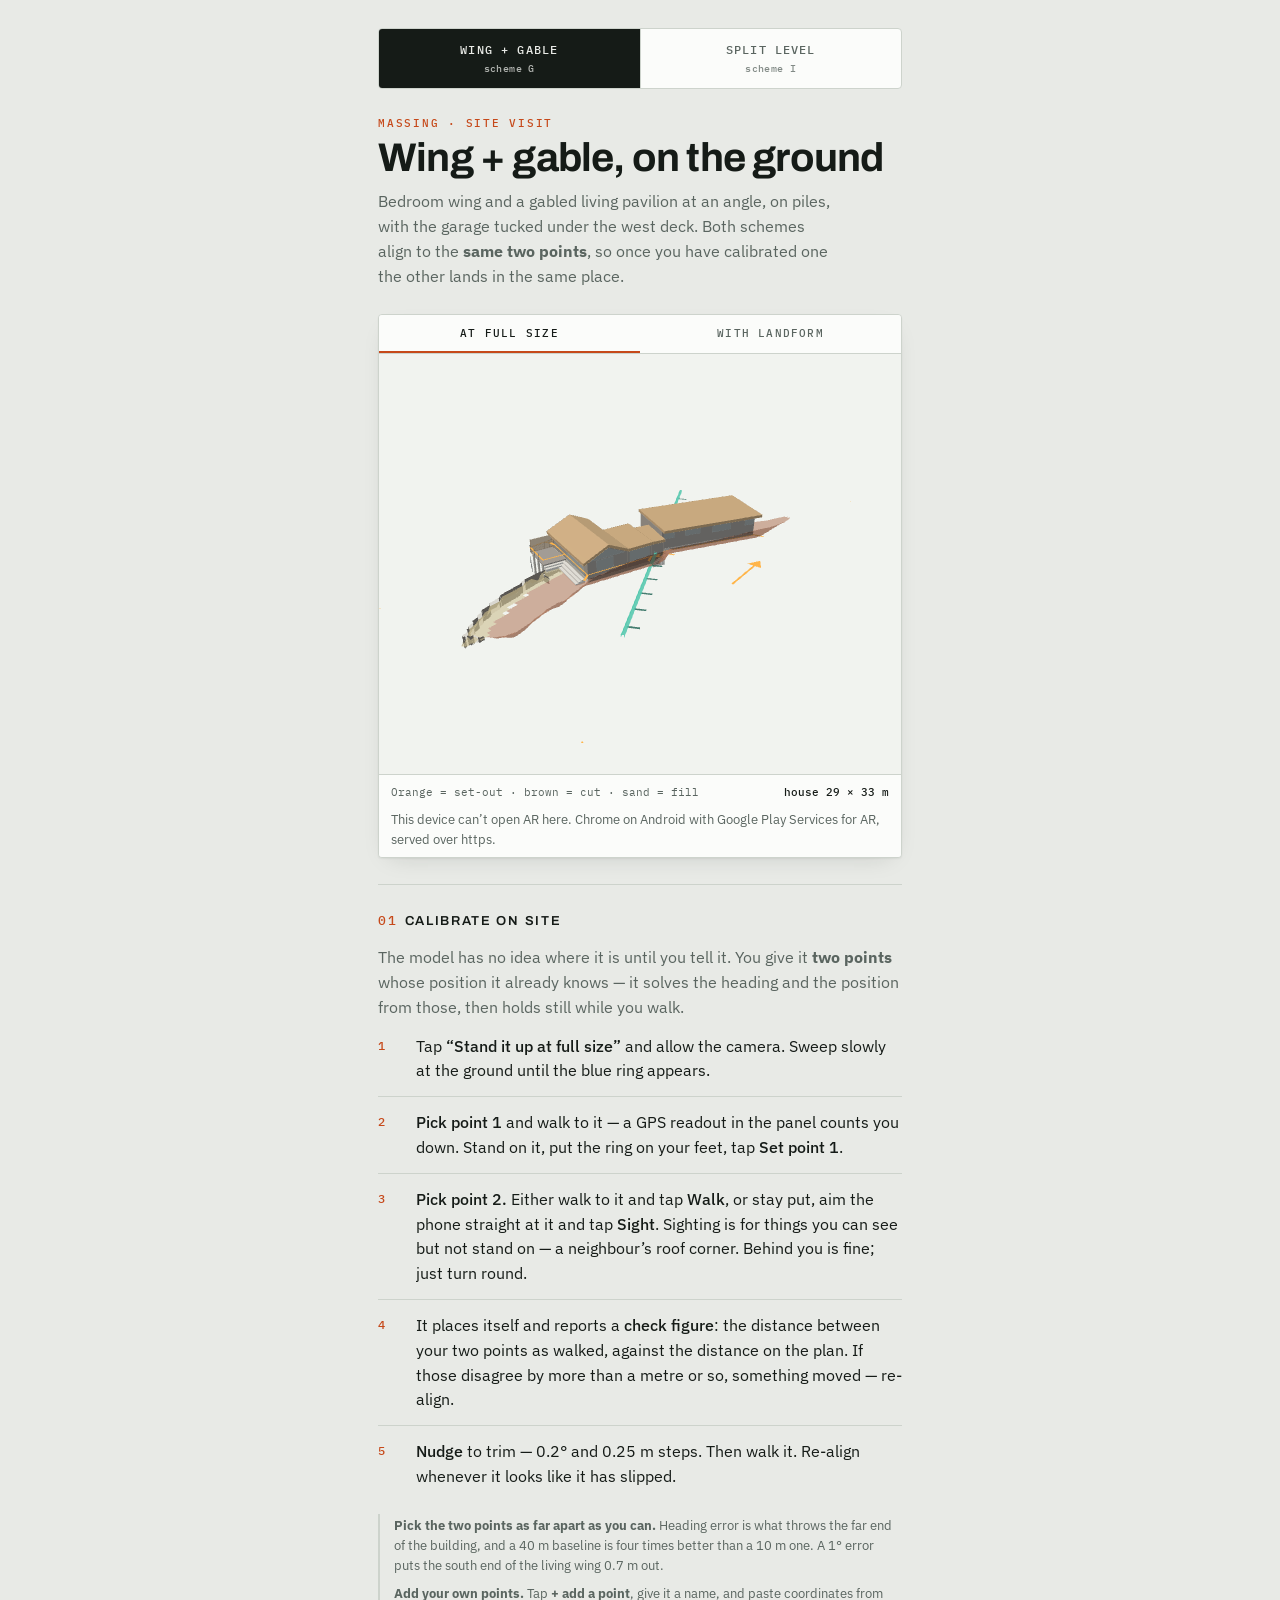
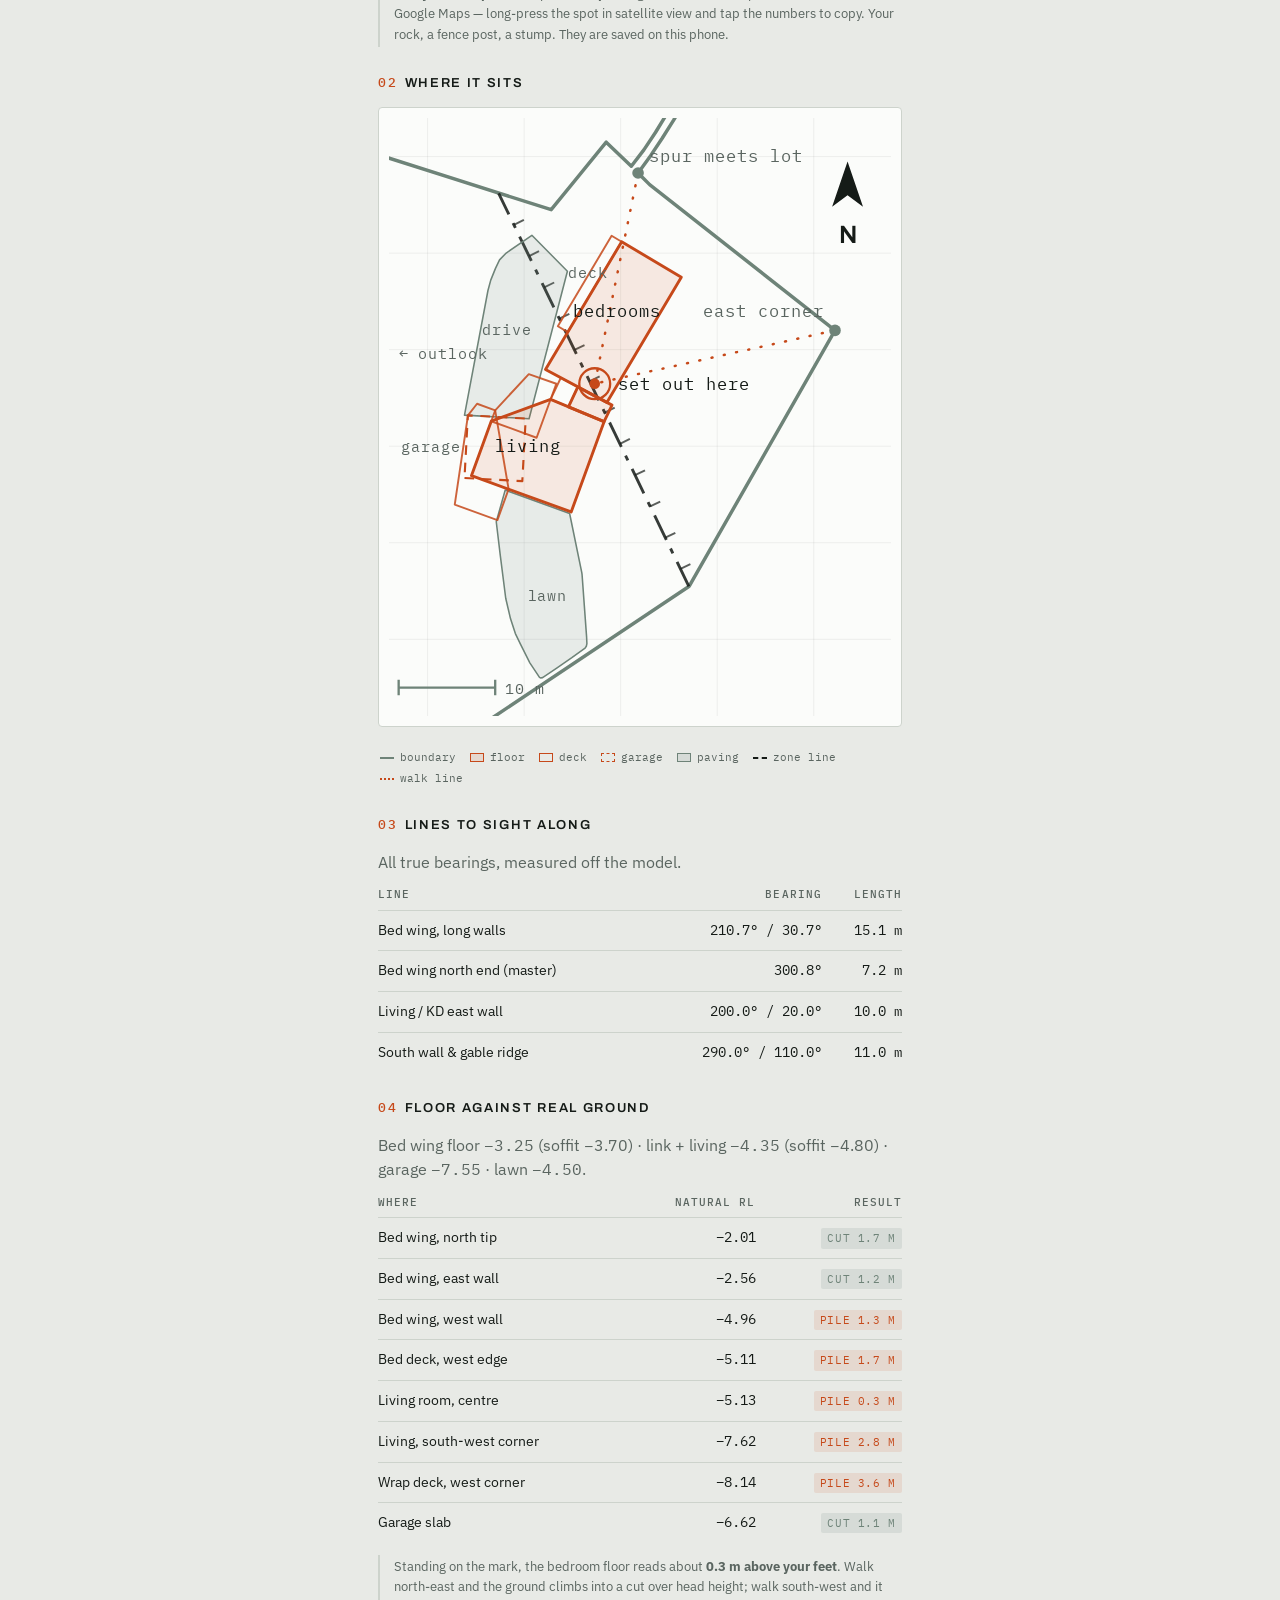
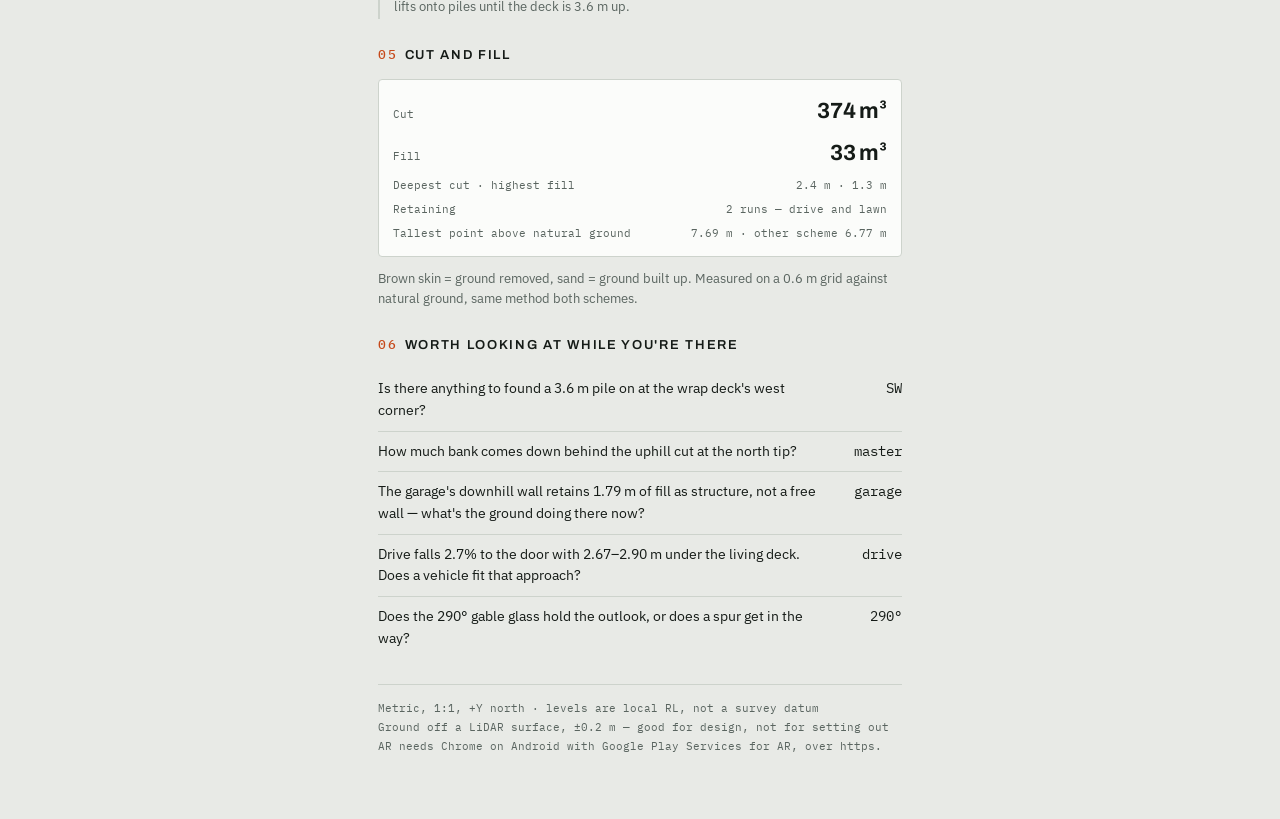
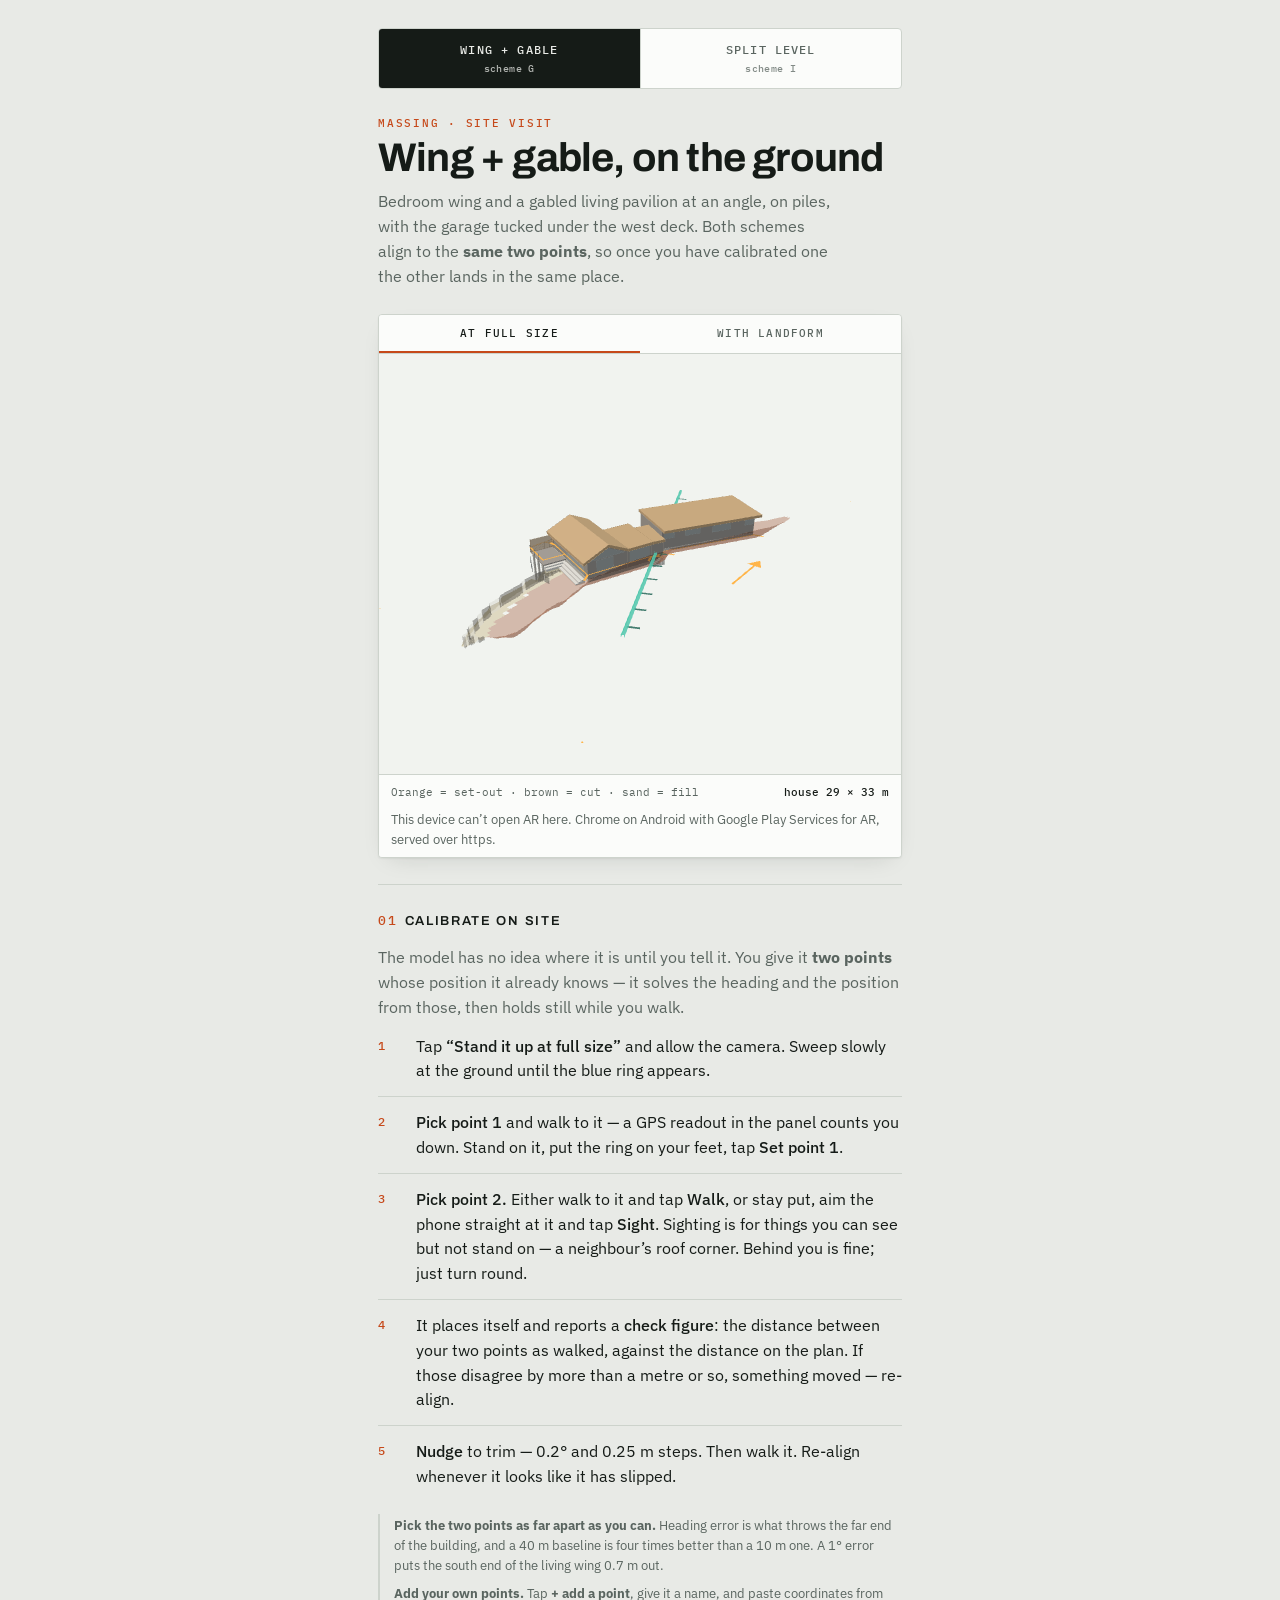
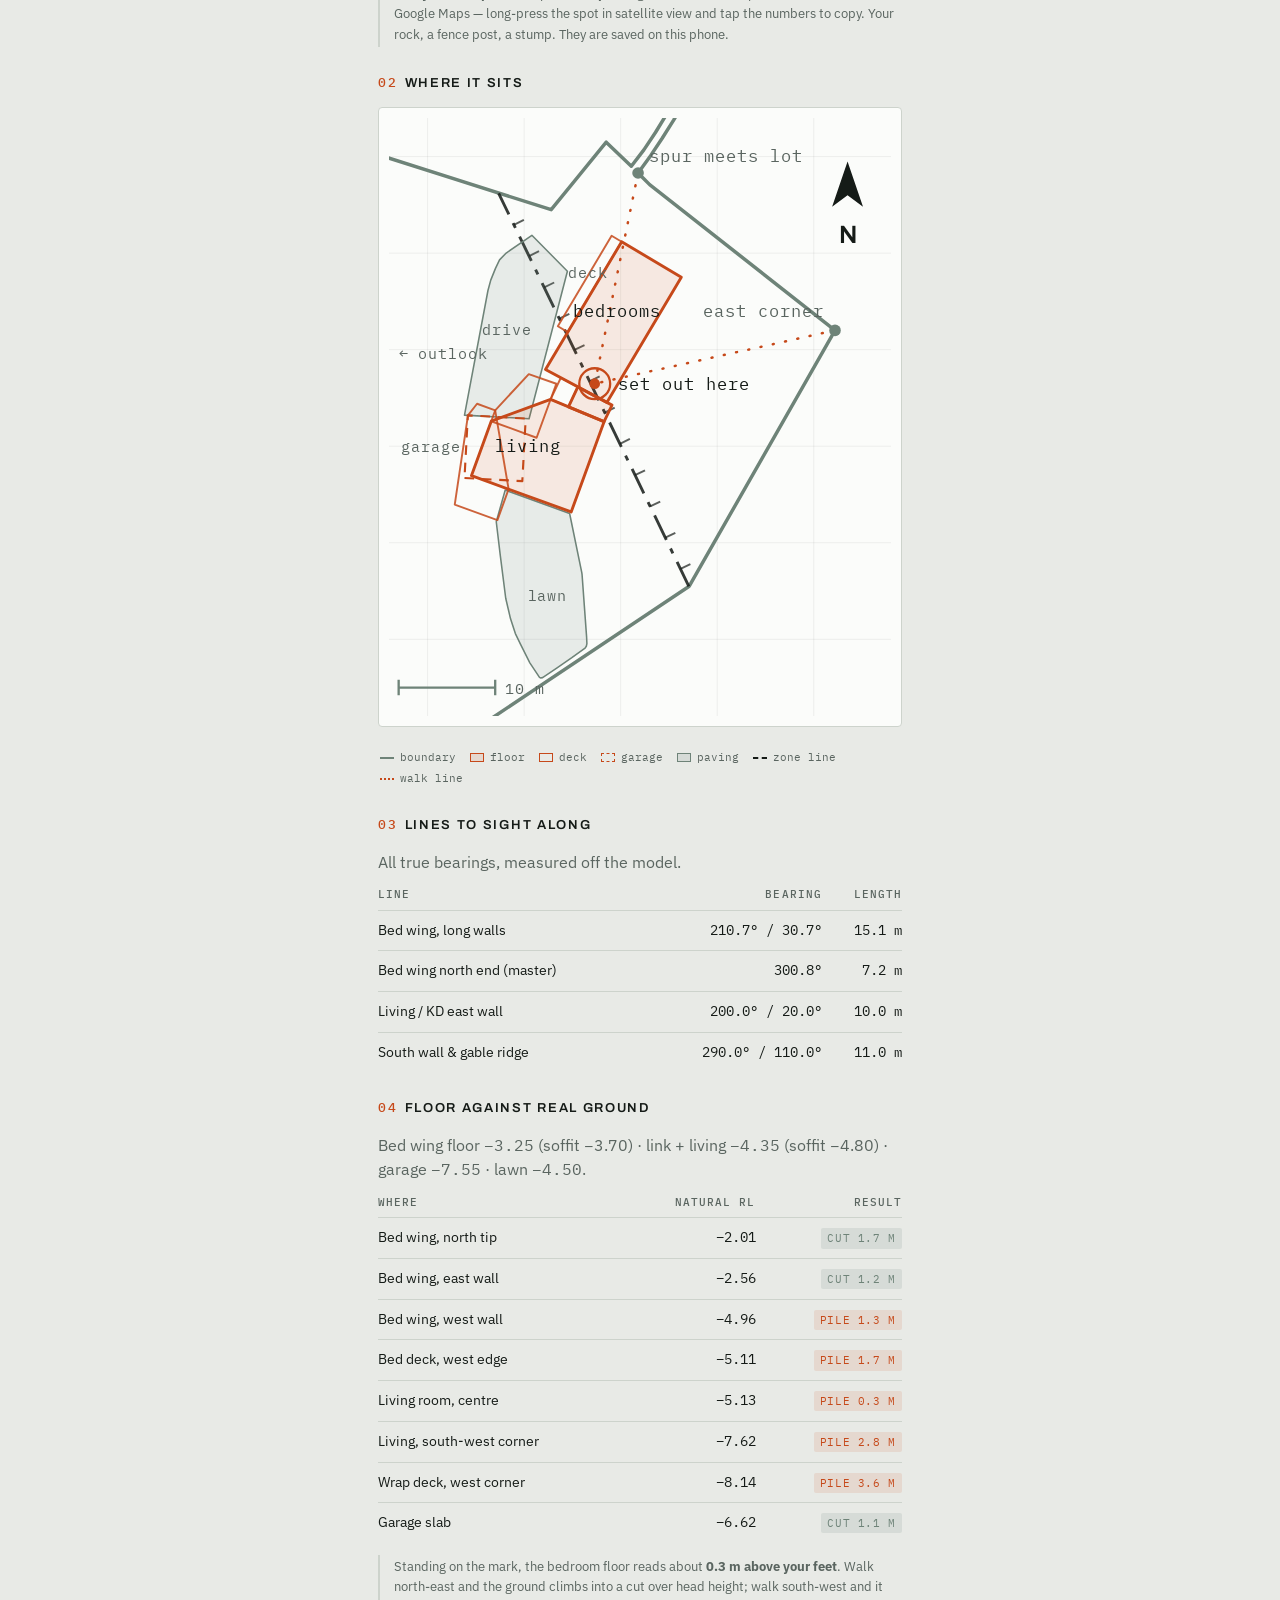
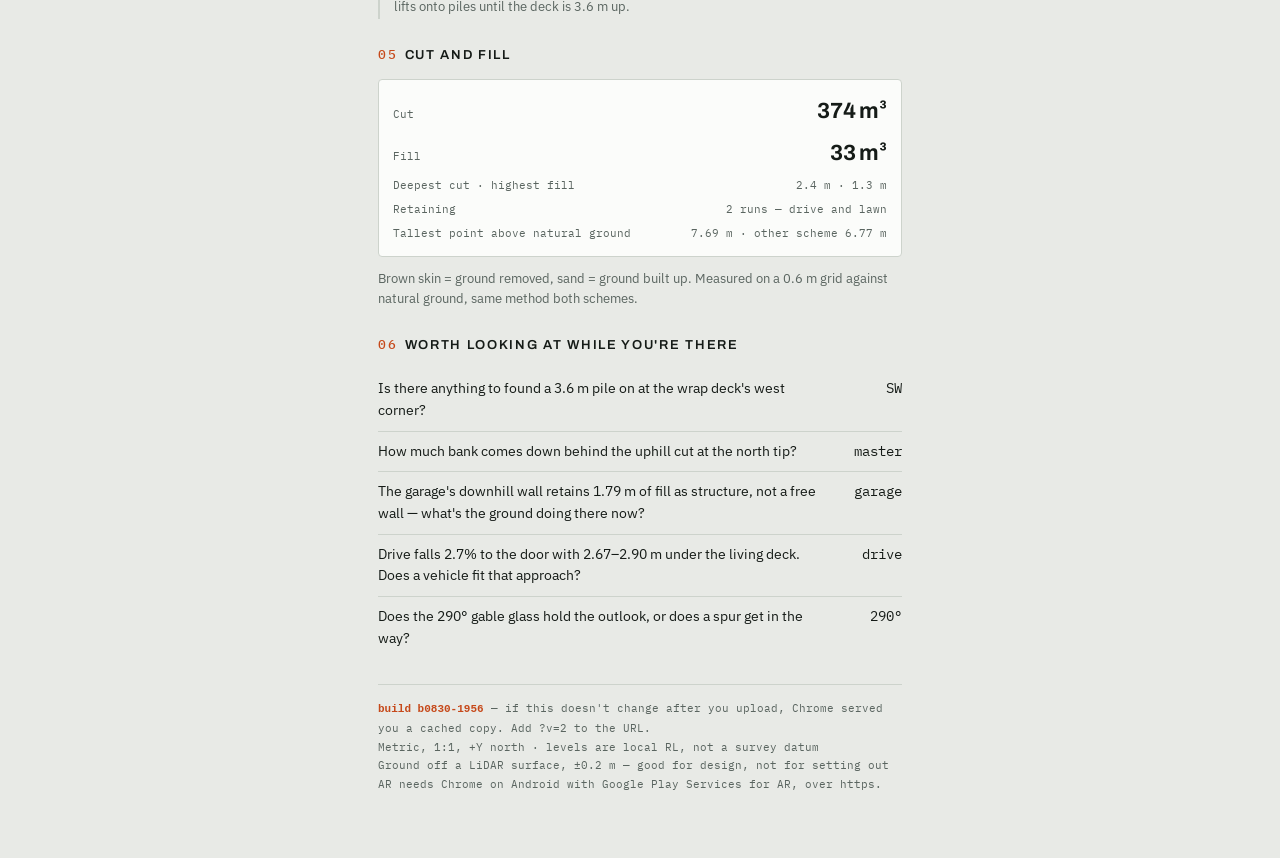
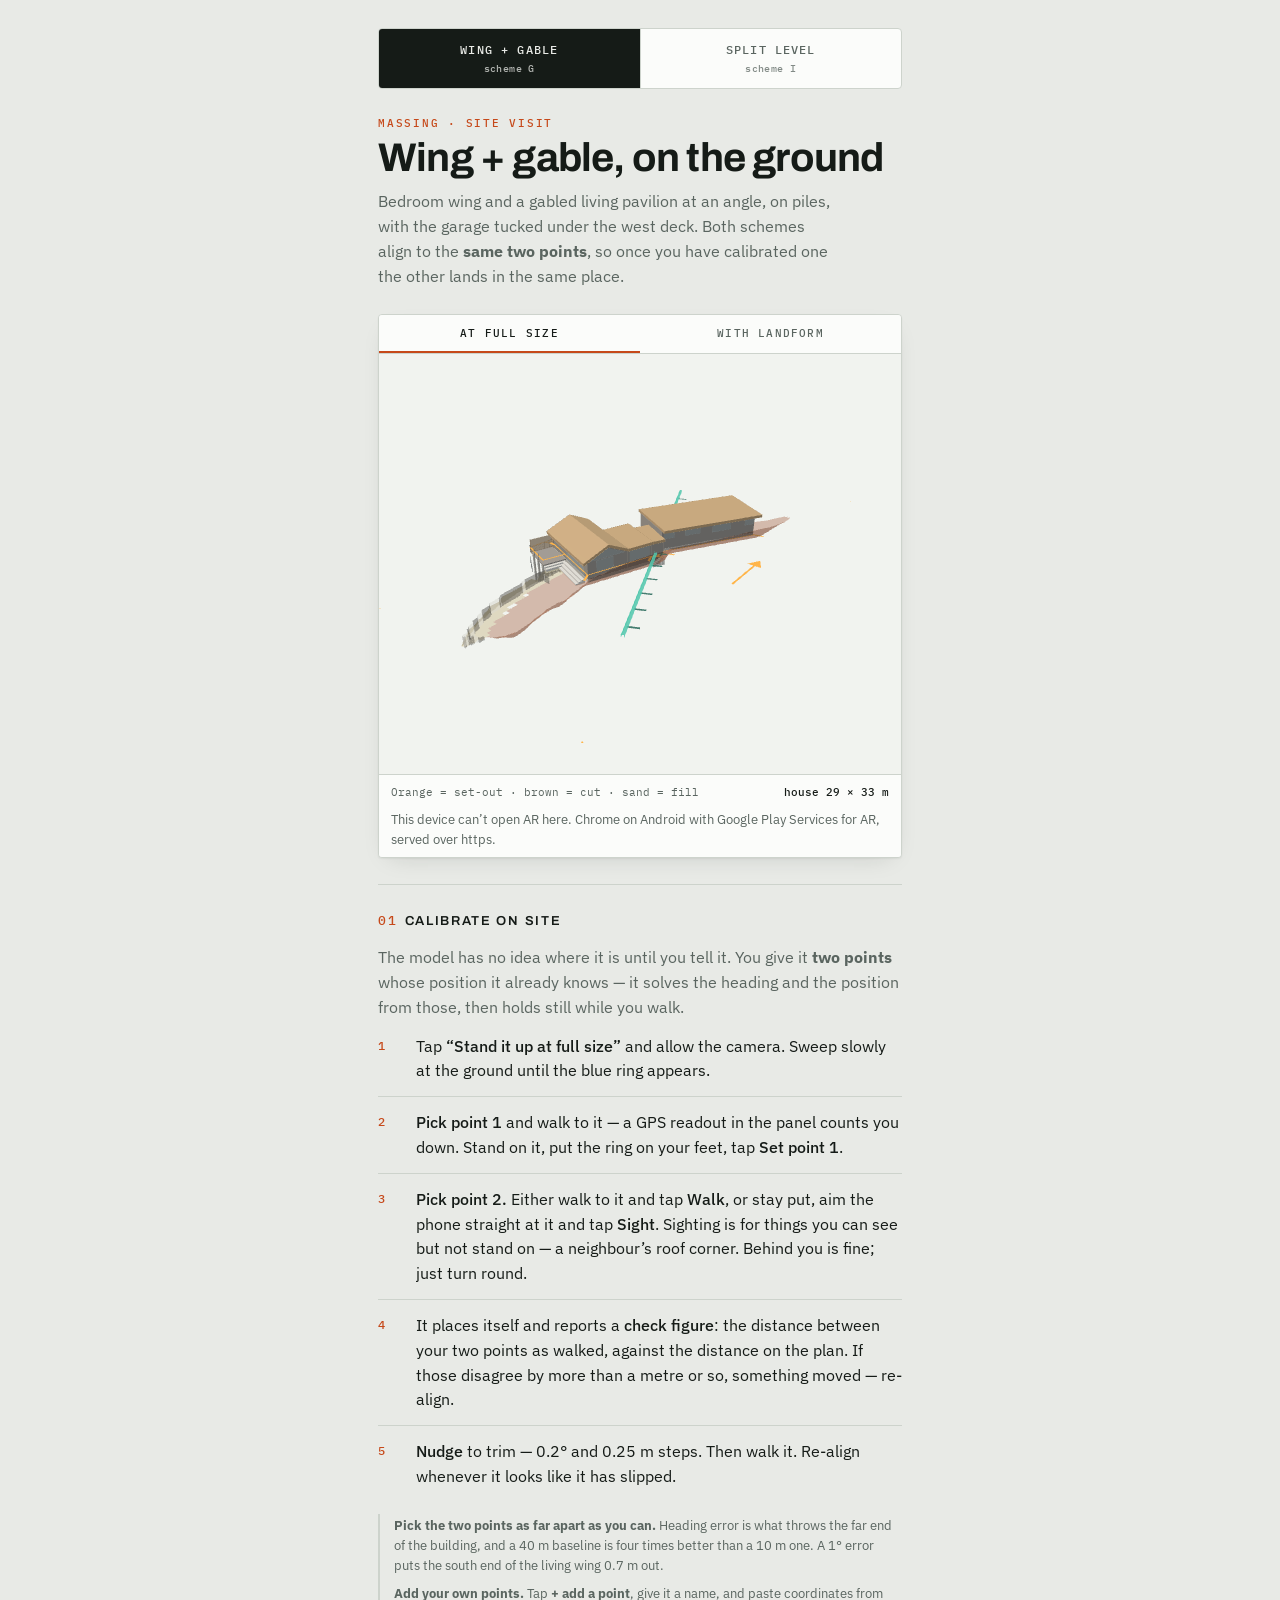
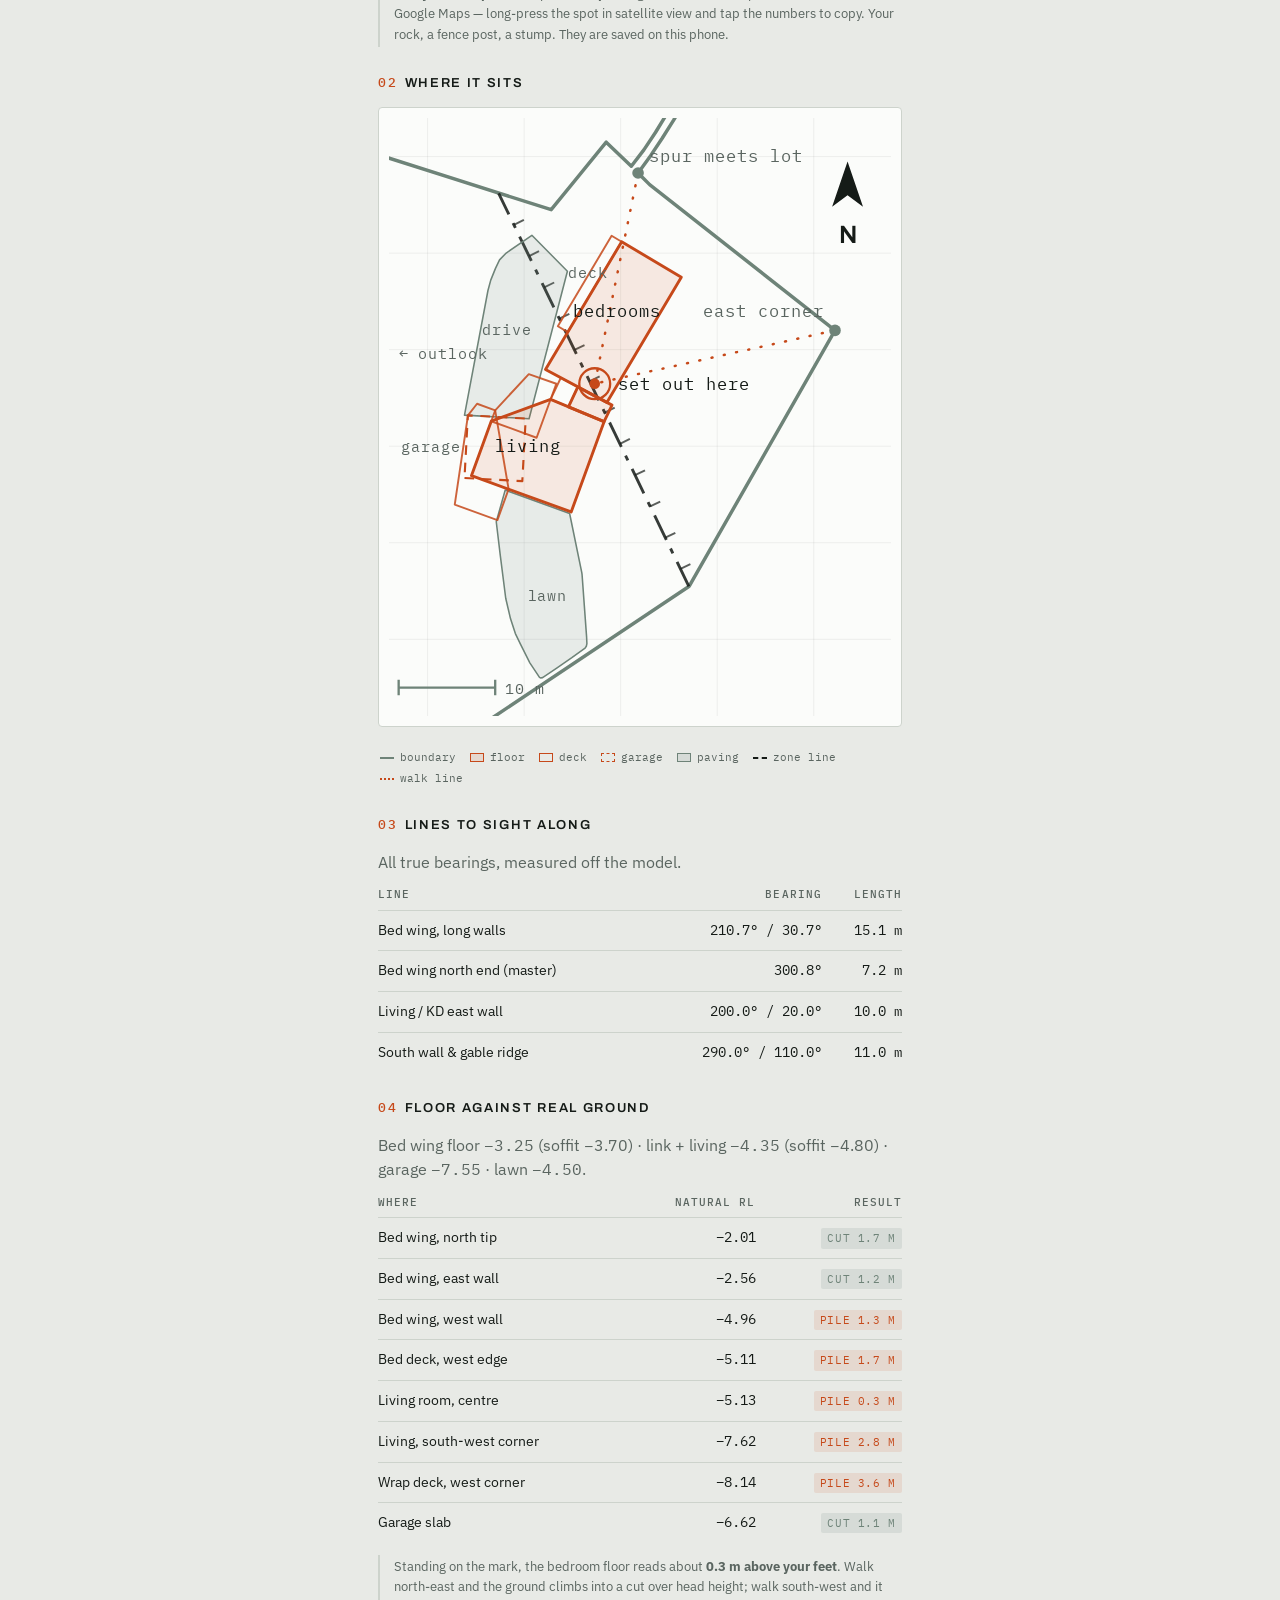
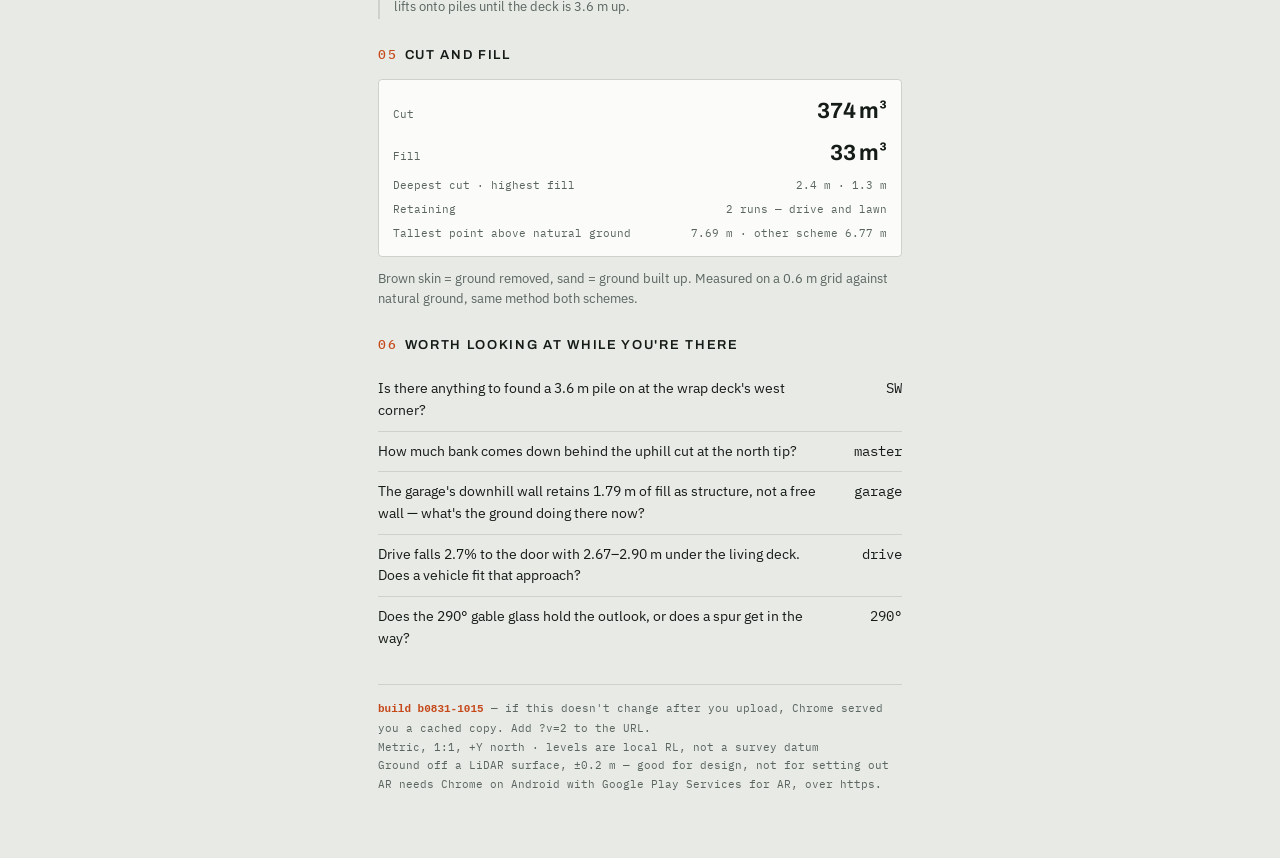
